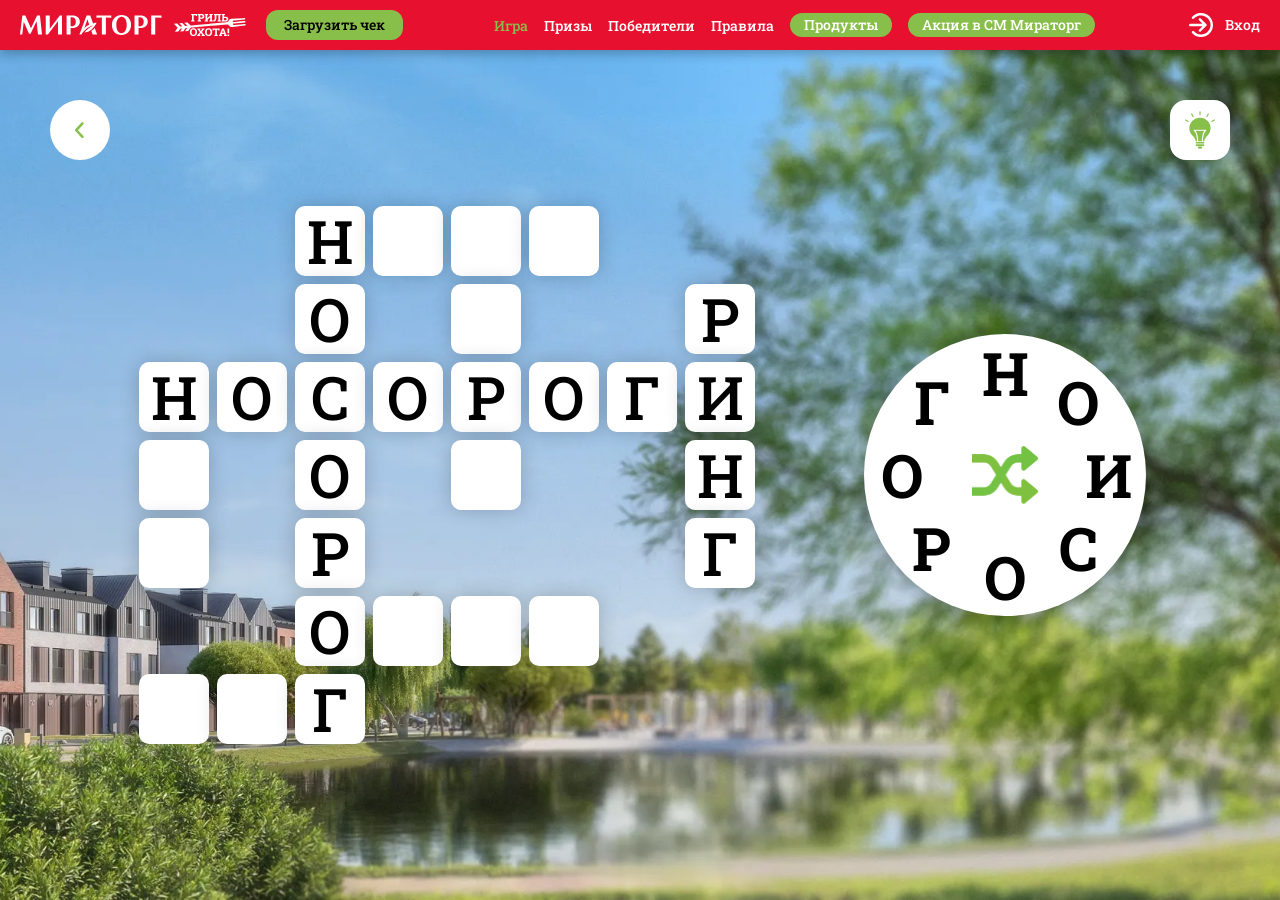
==== game.html @ d06f003c "prizes responsive" ====
<!doctype html>
<html lang="ru">
  <head>
    <meta charset="UTF-8" />
    <meta name="viewport" content="width=device-width, initial-scale=1.0" />
    <meta http-equiv="X-UA-Compatible" content="IE=edge" />
    <meta name="theme-color" content="#e7102e" />
    <meta name="description" content="Мираторг - Охота за словами" />
    <link rel="icon" type="image/x-icon" href="./assets/img/favicon.ico" />
    <link rel="stylesheet" type="text/css" href="./assets/css/choices.min.css" />
    <link rel="stylesheet" type="text/css" href="./assets/css/swiper-bundle.min.css" />
    <link rel="stylesheet" type="text/css" href="./assets/css/dropzone.min.css" />
    <link rel="stylesheet" type="text/css" href="./assets/css/styles.min.css" />
    <title>Мираторг | Охота за словами</title>
  </head>
  <body>
    <div class="body">
      <!--PRELOADER-->
      <div class="preloader" data-preloader>
        <span>
          <img src="./assets/img/svg/logo.svg" alt="Мираторг" />
        </span>
      </div>

      <!--HEADER-->
      <header class="header">
        <div class="header__buttons">
          <a href="./" aria-label="">
            <img src="./assets/img/svg/miratorg.svg" alt="" class="logo-miratorg" />
          </a>
          <a href="./" aria-label="">
            <img src="./assets/img/svg/grill-logo.svg" alt="" class="logo-grill" />
          </a>
        </div>

        <nav class="navigation">
          <ul class="menu">
            <li>
              <button class="button medium green-white" data-popup-open="cheque"><span>Загрузить чек</span></button>
            </li>
            <li>
              <a href="./game.html" class="menu__link active"><span>Игра</span></a>
            </li>
            <li>
              <a href="./#prizes" class="menu__link"><span>Призы</span></a>
            </li>
            <li>
              <a href="./#winners" class="menu__link"><span>Победители</span></a>
            </li>
            <li>
              <a href="./#rules" class="menu__link"><span>Правила</span></a>
            </li>
            <li>
              <a href="./products.html" class="button small green"><span>Продукты</span></a>
            </li>
            <li>
              <a href="#" class="button small green"><span>Акция в СМ Мираторг</span></a>
            </li>
          </ul>
        </nav>

        <button class="burger">
          <span>Меню бургер</span>
        </button>

        <div class="header__auth">
          <button class="header__buttons" data-popup-open="auth">
            <img src="./assets/img/svg/login.svg" alt="" />
            <span>Вход</span>
          </button>
          <!-- <a href="./profile.html" class="header__buttons">
            <img src="./assets/img/svg/profile.svg" alt="" />
            <span>Личный кабинет</span>
          </a> -->
        </div>
      </header>

      <main class="main">
        <!--SECTION HERO-->
        <section class="section section--game">
          <div class="container">
            <!--buttons-->
            <a href="./" class="game__button go-back">Назад</a>
            <button class="game__button help" data-game-help>Подсказка</button>

            <!--БЛОК ДЛЯ ВСТАВКИ ИГРЫ-->
            <div class="game">
              <div class="game-canvas" data-game-canvas>
                <table class="game-matrix" data-game-matrix>
                  <tr>
                    <td>*</td>
                    <td>*</td>
                    <td class="letter active"><span>н</span></td>
                    <td class="letter"><span>о</span></td>
                    <td class="letter"><span>г</span></td>
                    <td class="letter"><span>и</span></td>
                    <td>*</td>
                    <td>*</td>
                  </tr>
                  <tr>
                    <td>*</td>
                    <td>*</td>
                    <td class="letter active"><span>о</span></td>
                    <td>*</td>
                    <td class="letter"><span>о</span></td>
                    <td>*</td>
                    <td>*</td>
                    <td class="letter active"><span>р</span></td>
                  </tr>
                  <tr>
                    <td class="letter active"><span>н</span></td>
                    <td class="letter active"><span>о</span></td>
                    <td class="letter active"><span>с</span></td>
                    <td class="letter active"><span>о</span></td>
                    <td class="letter active"><span>р</span></td>
                    <td class="letter active"><span>о</span></td>
                    <td class="letter active"><span>г</span></td>
                    <td class="letter active"><span>и</span></td>
                  </tr>
                  <tr>
                    <td class="letter"><span>о</span></td>
                    <td>*</td>
                    <td class="letter active"><span>о</span></td>
                    <td>*</td>
                    <td class="letter"><span>н</span></td>
                    <td>*</td>
                    <td>*</td>
                    <td class="letter active"><span>н</span></td>
                  </tr>
                  <tr>
                    <td class="letter"><span>с</span></td>
                    <td>*</td>
                    <td class="letter active"><span>р</span></td>
                    <td>*</td>
                    <td>*</td>
                    <td>*</td>
                    <td>*</td>
                    <td class="letter active"><span>г</span></td>
                  </tr>
                  <tr>
                    <td>*</td>
                    <td>*</td>
                    <td class="letter active"><span>о</span></td>
                    <td class="letter"><span>г</span></td>
                    <td class="letter"><span>н</span></td>
                    <td class="letter"><span>и</span></td>
                    <td>*</td>
                    <td>*</td>
                  </tr>
                  <tr>
                    <td class="letter"><span>р</span></td>
                    <td class="letter"><span>о</span></td>
                    <td class="letter active"><span>г</span></td>
                    <td>*</td>
                    <td>*</td>
                    <td>*</td>
                    <td>*</td>
                    <td>*</td>
                  </tr>
                </table>

                <ul class="game-pad" data-game-pad>
                  <li data-number="1"><span>г</span></li>
                  <li data-number="2"><span>н</span></li>
                  <li data-number="3"><span>о</span></li>
                  <li data-number="4"><span>о</span></li>
                  <li>
                    <button data-game-revers>
                      <img src="./assets/img/svg/revers.svg" alt="" />
                    </button>
                  </li>
                  <li data-number="5"><span>и</span></li>
                  <li data-number="6"><span>р</span></li>
                  <li data-number="7"><span>о</span></li>
                  <li data-number="8"><span>с</span></li>
                </ul>
              </div>
            </div>
          </div>
        </section>
      </main>
    </div>

    <!--POPUPS-->
    <div class="backdrop" data-backdrop>
      <div class="popup" data-popup>
        <!--AUTH POPUP-->
        <div class="popup-content" id="auth">
          <button class="popup-close" data-popup-close></button>
          <div class="tabs" data-tabs="auth">
            <ul class="tabs-navigation">
              <li><button data-tab-target="auth-login" class="active">Вход</button></li>
              <li><button data-tab-target="auth-register">Регистрация</button></li>
            </ul>

            <!--Login forms-->
            <div class="tab active" data-tab="auth-login">
              <div class="tabs" data-tabs="login-tabs">
                <!--Login form-->
                <div class="tab active" data-tab="1">
                  <script>
                    function onLoginFormSubmit(e) {
                      e.preventDefault();
                      openTab('login-tabs', '2');
                    }
                  </script>
                  <form action="#" class="form" novalidate onsubmit="onLoginFormSubmit(event)">
                    <label class="label">
                      <span class="label__text">Телефон</span>
                      <input type="tel" name="phone" class="input" placeholder="Телефон" required />
                    </label>
                    <fieldset>
                      <label class="label">
                        <input type="checkbox" name="remember" class="checkbox" />
                        <p class="label__text">Запомнить меня</p>
                      </label>
                    </fieldset>
                    <button type="submit" class="button white full"><span>Войти</span></button>
                  </form>
                </div>

                <!--Login form (confirm code)-->
                <div class="tab" data-tab="2">
                  <script>
                    function onLoginConfirmCodeSubmit(e) {
                      e.preventDefault();
                      window.location.href = './profile.html';
                    }
                  </script>
                  <form action="#" class="form" novalidate onsubmit="onLoginConfirmCodeSubmit(event)">
                    <label class="label">
                      <span class="label__text">Код подтверждения</span>
                      <input type="text" name="confirm-code" class="input" placeholder="Код подтверждения" required />
                    </label>
                    <button type="submit" class="button white full"><span>Войти</span></button>
                    <p class="popup-text">Тебе поступит звонок с кодом подтверждения.</p>
                    <p class="popup-text">
                      Если не хочешь ждать или звонок не поступил,&nbsp;позвони по номеру и регистрация подтвердится автоматически
                    </p>
                    <p class="popup-text big">8 800 800 80 80</p>
                    <p class="popup-link ta--l" onclick="openTab('login-tabs', '1')">Назад</p>
                  </form>
                </div>
              </div>
            </div>

            <!--Registration forms-->
            <div class="tab" data-tab="auth-register">
              <div class="tabs" data-tabs="register-tabs">
                <!--Registration form-->
                <div class="tab active" data-tab="1">
                  <script>
                    function onRegisterFormSubmit(e) {
                      e.preventDefault();
                      openTab('register-tabs', '2');
                    }
                  </script>
                  <form action="#" class="form" novalidate onsubmit="onRegisterFormSubmit(event)">
                    <label class="label">
                      <span class="label__text">Имя</span>
                      <input type="text" name="name" class="input" required />
                    </label>
                    <label class="label">
                      <span class="label__text">E-mail</span>
                      <input type="email" name="email" class="input" required />
                    </label>
                    <label class="label">
                      <span class="label__text">Телефон</span>
                      <input type="tel" name="phone" class="input" required placeholder="+7 ___ ___-__-__" autocomplete="off" />
                    </label>

                    <p class="popup-text ta--l">
                      На твой номер телефона поступит звонок с&nbsp;голосовым сообщением кода для подтверждения регистрации.
                    </p>

                    <fieldset>
                      <label class="label">
                        <input type="checkbox" name="confirmation" class="checkbox" required />
                        <p class="label__text">
                          <span>Я соглашаюсь с <a href="#">Правилами</a> и&nbsp;<a href="#">Политикой&nbsp;конфиденциальности</a></span>
                        </p>
                      </label>
                      <label class="label">
                        <input class="checkbox" required type="checkbox" name="confirmation2" />
                        <p class="label__text">
                          <span>Я соглашаюсь с <a href="#">Политикой обработки персональных данных</a></span>
                        </p>
                      </label>
                    </fieldset>

                    <button type="submit" class="button white full"><span>Зарегистрироваться</span></button>
                  </form>
                </div>

                <!--Registration form (confirm code)-->
                <div class="tab" data-tab="2">
                  <script>
                    function onRegisterConfirmCodeSubmit(e) {
                      e.preventDefault();
                      window.popup.open('add-register-info');
                    }
                  </script>
                  <form action="#" class="form" novalidate onsubmit="onRegisterConfirmCodeSubmit(event)">
                    <label class="label">
                      <span class="label__text">Код подтверждения</span>
                      <input type="text" name="confirm-code" class="input" placeholder="Код подтверждения" required />
                    </label>
                    <button type="submit" class="button white full"><span>Зарегистрироваться</span></button>
                    <p class="popup-text">Тебе поступит звонок с кодом подтверждения.</p>
                    <p class="popup-text">
                      Если не хочешь ждать или звонок не поступил,&nbsp;позвони по номеру и регистрация подтвердится автоматически
                    </p>
                    <p class="popup-text big">8 800 800 80 80</p>
                    <p class="popup-link ta--l" onclick="openTab('register-tabs', '1')">Назад</p>
                  </form>
                </div>
              </div>
            </div>
          </div>
        </div>

        <!--ADD REGISTER INFO POPUP-->
        <div class="popup-content" id="add-register-info">
          <button class="popup-close" data-popup-close></button>
          <h2 class="popup-title">Мои данные</h2>
          <p class="popup-subtitle">Заполни 2 поля и получи <br /><span>XX</span> стрел</p>
          <script>
            function onAddInfoFormSubmit(e) {
              e.preventDefault();
              window.location.href = './profile.html';
            }
          </script>
          <form action="#" class="form" novalidate onsubmit="onAddInfoFormSubmit(event)">
            <label class="label">
              <span class="label__text">Фамилия</span>
              <input type="text" name="lastname" class="input" placeholder="Твоя фамилия" required />
            </label>
            <label class="label">
              <span class="label__text">Отчество</span>
              <input type="text" name="middlename" class="input" placeholder="Твоё отчество" required />
            </label>
            <button type="submit" class="button white full"><span>Сохранить</span></button>
          </form>
        </div>

        <!--ARROWS EXCHANGE POPUP-->
        <div class="popup-content" id="arrows-exchange">
          <button class="popup-close" data-popup-close></button>
          <img src="./assets/img/svg/add-arrows-popup.svg" alt="" class="arrows-exchange__image" />
          <h2 class="popup-title big">Обмен стрел <br />на приз</h2>
          <p class="popup-subtitle big">Хочешь обменять <span>ХХХ</span> <br />стрел на Промокод OZON?</p>

          <script>
            function onArrowsExchangeSubmit(e) {
              e.preventDefault();
              window.popup.open('arrows-exchange-success');
            }
          </script>

          <form action="#" class="form" onsubmit="onArrowsExchangeSubmit(event)">
            <input type="hidden" name="some-count" value="ХХХ" />
            <button type="submit" class="button white full"><span>Обменять</span></button>
            <p class="popup-link under" data-popup-close>Отмена</p>
          </form>
        </div>

        <!--ARROWS EXCHANGE ERROR POPUP-->
        <div class="popup-content" id="arrows-exchange-error">
          <button class="popup-close" data-popup-close></button>
          <img src="./assets/img/svg/add-arrows-popup.svg" alt="" class="arrows-exchange__image" />
          <h2 class="popup-title big">Обмен стрел <br />на приз</h2>
          <p class="popup-text medium">
            Тебе не&nbsp;хватает <span>YYY</span> стрел, чтобы&nbsp;обменять их на&nbsp;Промокод OZON. Получай стрелы, регистрируя чеки
            с&nbsp;продукцией Мираторг. <br />Также можно получить стрелы, отгадывая слова в&nbsp;игре.
          </p>
          <div class="buttons">
            <button type="button" class="button white full" data-popup-open="cheque"><span>Зарегистрировать чек</span></button>
            <a href="./game.html" class="button white full"><span>Играть в «Охота за словами»</span></a>
          </div>
        </div>

        <!--ARROWS EXCHANGE SUCCESS POPUP-->
        <div class="popup-content" id="arrows-exchange-success">
          <button class="popup-close" data-popup-close></button>
          <img src="./assets/img/svg/add-arrows-popup.svg" alt="" class="arrows-exchange__image" />
          <h2 class="popup-title big">Обмен стрел <br />на приз</h2>
          <p class="popup-subtitle big">Ура! Ты обменял <span>ХХХ</span> <br />стрел на&nbsp;Промокод OZON!</p>
          <div class="buttons">
            <a href="./profile.html#my-prize" class="button white full" data-popup-close><span>Мои призы</span></a>
          </div>
        </div>

        <!--CHEQUE POPUP-->
        <div class="popup-content" id="cheque">
          <button class="popup-close" data-popup-close></button>
          <h2 class="popup-title big">Регистрация чека</h2>
          <div class="buttons">
            <button type="button" class="button white full" data-popup-open="cheque-by-camera"><span>С помощью камеры</span></button>
            <button type="button" class="button white full" data-popup-open="cheque-instruction"><span>Загрузить фотографию</span></button>
            <button type="button" class="button white full" data-popup-open="cheque-by-self"><span>Ввести вручную</span></button>
          </div>
        </div>

        <!--CHEQUE BY CAMERA POPUP-->
        <div class="popup-content" id="cheque-by-camera">
          <button class="popup-close" data-popup-close></button>
          <h2 class="popup-title big">Регистрация чека</h2>
          <p class="popup-subtitle">
            Наведи камеру на&nbsp;QR-код, <br />
            и&nbsp;он будет автоматически <br />
            отсканирован
          </p>

          <div class="scanner">
            <span class="scanner__error">Текст ошибки, если камера не&nbsp;поддерживается или не&nbsp;доступна на&nbsp;этом устройстве</span>
          </div>

          <select data-select name="cameras">
            <option value="Camera 013552">Camera 013552</option>
            <option value="Camera 013553">Camera 013553</option>
          </select>

          <div class="buttons">
            <button type="button" class="button white full" data-popup-open="cheque-by-self"><span>Ввести данные чека вручную</span></button>
            <a class="popup-link under" data-popup-open="cheque-by-photo">Загрузить фотографию чека</a>
          </div>
        </div>

        <!--CHEQUE DOWNLOAD INSRTUCTION POPUP-->
        <div class="popup-content" id="cheque-instruction">
          <button class="popup-close" data-popup-close></button>
          <h2 class="popup-title big">Регистрация чека</h2>
          <ul class="register-check-list">
            <li>
              <img src="./assets/img/cheque-info1.webp" alt="President" />
              <span>Нажмите «Загрузить»</span>
            </li>
            <li>
              <img src="./assets/img/cheque-info2.webp" alt="President" />
              <span>Выберите фото чека</span>
            </li>
            <li>
              <img src="./assets/img/cheque-info3.webp" alt="President" />
              <span>Фото чека должно быть:</span>
              <ul>
                <li><span>чётким</span></li>
                <li><span>с полным списком продуктов</span></li>
                <li><span>на фото должен быть QR код</span></li>
              </ul>
            </li>
            <li>
              <img src="./assets/img/cheque-info4.webp" alt="President" />
              <span>Если фото окажется плохого качества, чек принят не будет</span>
            </li>
          </ul>

          <div class="example">
            <img src="./assets/img/cheque.webp" alt="President" />
            <span>Пример чека</span>
          </div>

          <div class="buttons">
            <button type="button" class="button white full" data-popup-open="cheque-by-photo">
              <span>Загрузить</span>
            </button>
          </div>
        </div>

        <!--CHEQUE DOWNLOAD BY PHOTO POPUP-->
        <div class="popup-content" id="cheque-by-photo">
          <button class="popup-close" data-popup-close></button>
          <h2 class="popup-title big">Регистрация чека</h2>
          <form action="#" class="dropzone" data-dropzone></form>
          <script>
            function onChequeLoadFormSubmit(e) {
              e.preventDefault();
              window.popup.open('cheque-success');
            }
          </script>
          <button type="button" class="button white full" onClick="onChequeLoadFormSubmit(event)">
            <span>Загрузить</span>
          </button>
          <br />
          <div class="buttons">
            <p class="popup-subtitle">Нет возможности сфотографировать&nbsp;чек?</p>
            <a class="popup-link under" data-popup-open="cheque-by-self">Введи данные чека вручную</a>
          </div>
        </div>

        <!--CHEQUE DOWNLOAD BY SELF POPUP-->
        <div class="popup-content" id="cheque-by-self">
          <button class="popup-close" data-popup-close></button>
          <h2 class="popup-title">Ввод данных чека</h2>
          <h2 class="popup-subtitle">Внимательно введи <br />данные чека в&nbsp;поля ниже</h2>
          <script>
            function onChequeFormSubmit(e) {
              e.preventDefault();
              window.popup.open('cheque-success');
            }
          </script>
          <form action="#" class="form" novalidate onsubmit="onChequeFormSubmit(event)">
            <label class="label">
              <span class="label__text">ФН</span>
              <input type="text" name="fn" class="input" placeholder="ФН" required />
            </label>
            <label class="label">
              <span class="label__text">ФД</span>
              <input type="text" name="fd" class="input" placeholder="ФД" required />
            </label>
            <label class="label">
              <span class="label__text">ФП</span>
              <input type="text" name="fp" class="input" placeholder="ФП" required />
            </label>
            <label class="label">
              <span class="label__text">Дата покупки</span>
              <input type="date" name="buy-date" class="input" required />
            </label>
            <label class="label">
              <span class="label__text">Время покупки</span>
              <input type="time" name="buy-time" class="input" required />
            </label>
            <label class="label">
              <span class="label__text">Сумма покупки</span>
              <input type="text" name="amount" inputmode="decimal" class="input" placeholder="0.00" required />
            </label>
            <br />
            <button type="submit" class="button white full"><span>Отправить</span></button>
            <p class="popup-link under" data-popup-open="cheque-by-photo">Попробовать снова загрузить фото</p>
          </form>
        </div>

        <!--CHEQUE DOWNLOAD SUCCESS POPUP-->
        <div class="popup-content" id="cheque-success">
          <button class="popup-close" data-popup-close></button>
          <h2 class="popup-title big">Чек зарегистрирован</h2>
          <p class="popup-subtitle big">Чек на&nbsp;проверке. <br />Следи за&nbsp;его статусом в&nbsp;своём личном кабинете.</p>
          <br />
          <button type="button" class="button white full" data-popup-open="cheque"><span>Загрузить еще</span></button>
        </div>

        <!--CHEQUE DOWNLOAD SUCCESS POPUP-->
        <div class="popup-content" id="how-to-get-arrows">
          <button class="popup-close" data-popup-close></button>
          <h2 class="title title--40 upper circles">Как зарабатывать стрелы?</h2>
          <ul class="how-to-get-arrows">
            <li>
              <span>+ 100 стрел</span>
              <p>Приветственные <br />стрелы за&nbsp;регистрацию на&nbsp;сайте</p>
            </li>
            <li>
              <span>+ 1 стрела</span>
              <p>За&nbsp;каждый рубль <br />в&nbsp;чеке при&nbsp;покупке <br />продукции <br />Мираторг</p>
            </li>
            <li>
              <span>+ 1 стрела</span>
              <p>За игру<br />на сайте</p>
            </li>
            <li>
              <span>+ 10 стрел</span>
              <p>За&nbsp;отсканированный <br />QR на&nbsp;POSm <br />и&nbsp;остальных <br />анонсирующих <br />материалах</p>
            </li>
          </ul>
        </div>
      </div>
    </div>

    <script src="./assets/js/plugins/iMask.js"></script>
    <script src="./assets/js/plugins/choices.min.js"></script>
    <script src="./assets/js/plugins/swiper-bundle.min.js"></script>
    <script src="./assets/js/plugins/dropzone.min.js"></script>
    <script src="./assets/js/scripts.js" type="module" defer></script>
  </body>
</html>
---- assets/css/choices.min.css ----
.choices{position:relative;overflow:hidden;margin-bottom:var(--choices-guttering, 24px);font-size:var(--choices-font-size-lg, 16px)}.choices:focus{outline:0}.choices:last-child{margin-bottom:0}.choices.is-open{overflow:visible}.choices.is-disabled :is(.choices__inner,.choices__input){background-color:var(--choices-bg-color-disabled, #eaeaea);cursor:not-allowed!important;-webkit-user-select:none;user-select:none}.choices.is-disabled .choices__item{cursor:not-allowed;color:var(--choices-item-disabled-color, #fff)}.choices [hidden]{position:absolute;inset:0;pointer-events:none;opacity:0}.choices[data-type*=select-one]{cursor:pointer}.choices[data-type*=select-one] .choices__inner{padding-bottom:var(--choices-inner-one-padding, 7.5px)}.choices[data-type*=select-one] .choices__input{display:block;width:var(--choices-width, 100%);padding:var(--choices-dropdown-item-padding, 10px);border-bottom:var(--choices-base-border, 1px solid) var(--choices-keyline-color, #ddd);background-color:var(--choices-bg-color-dropdown, #fff);margin:0}.choices[data-type*=select-one] .choices__button{background-image:var(--choices-icon-cross-inverse, url("[data-uri]"));padding:0;background-size:8px;position:absolute;top:50%;right:0;margin-top:-10px;margin-right:25px;height:20px;width:20px;border-radius:10em;opacity:.25}.choices[data-type*=select-one] .choices__button:is(:hover,:focus){opacity:var(--choices-button-opacity-hover, 1)}.choices[data-type*=select-one] .choices__button:focus{box-shadow:0 0 0 2px var(--choices-highlight-color, #005F75)}.choices[data-type*=select-one] .choices__item[data-placeholder] .choices__button{display:none}.choices[data-type*=select-one]::after{content:"";height:0;width:0;border-style:solid;border-color:var(--choices-text-color, #333) transparent transparent transparent;border-width:var(--choices-arrow-size, 5px);position:absolute;right:var(--choices-arrow-right, 11.5px);top:50%;margin-top:var(--choices-arrow-margin-top, -2.5px);pointer-events:none}.choices[data-type*=select-one].is-open::after{border-color:transparent transparent var(--choices-text-color, #333);margin-top:var(--choices-arrow-margin-top-open, -7.5px)}.choices[data-type*=select-one][dir=rtl]::after{left:11.5px;right:auto}.choices[data-type*=select-one][dir=rtl] .choices__button{right:auto;left:0;margin-left:25px;margin-right:0}.choices:is([data-type*=select-multiple],[data-type*=text]) .choices__inner{cursor:text}.choices:is([data-type*=select-multiple],[data-type*=text]) .choices__button{position:relative;display:inline-block;margin:0 calc(var(--choices-button-offset, 8px)*-.5)0 var(--choices-button-offset, 8px);padding-left:calc(var(--choices-button-offset, 8px)*2);border-left:1px solid color-mix(in srgb,var(--choices-primary-color, #005F75) 90%,var(--choices-darken, black));background-image:var(--choices-icon-cross, url("[data-uri]"));background-size:var(--choices-button-dimension, 8px);width:var(--choices-button-dimension, 8px);line-height:var(--choices-button-line-height, 1);border-radius:var(--choices-button-border-radius, 0);opacity:var(--choices-button-opacity, 0.75)}.choices:is([data-type*=select-multiple],[data-type*=text]) .choices__button:is(:hover,:focus){--choices-button-opacity:var(--choices-button-opacity-hover, 1)}.choices__inner{display:inline-block;vertical-align:top;width:var(--choices-width, 100%);background-color:var(--choices-bg-color, #f9f9f9);padding:var(--choices-inner-padding, 7.5px 7.5px 3.75px);border:var(--choices-base-border, 1px solid) var(--choices-keyline-color, #ddd);border-radius:var(--choices-border-radius, 2.5px);font-size:var(--choices-font-size-md, 14px);min-height:var(--choices-input-height, 44px);overflow:hidden}.is-focused .choices__inner,.is-open .choices__inner{border-color:color-mix(in srgb,var(--choices-keyline-color, #ddd) 85%,var(--choices-darken, black))}.is-open .choices__inner{border-radius:var(--choices-border-radius, 2.5px) var(--choices-border-radius, 2.5px)0 0}.is-invalid .choices__inner{border-color:var(--choices-invalid-color, #d33141)}.is-flipped.is-open .choices__inner{border-radius:0 0 var(--choices-border-radius, 2.5px) var(--choices-border-radius, 2.5px)}.choices__list{margin:0;padding-left:0;list-style:none}.choices__list--single{display:inline-block;padding:var(--choices-list-single-padding, 4px 16px 4px 4px)}[dir=rtl] .choices__list--single{padding-right:4px;padding-left:16px}.choices__list--single,.choices__list--single .choices__item{width:var(--choices-width, 100%)}.choices__list--multiple{display:inline}.choices__list--multiple .choices__item{display:inline-block;vertical-align:middle;border-radius:var(--choices-border-radius-item, 20px);padding:var(--choices-multiple-item-padding, 4px 10px);font-size:var(--choices-font-size-sm, 12px);font-weight:500;margin-right:var(--choices-multiple-item-margin, 3.75px);margin-bottom:var(--choices-multiple-item-margin, 3.75px);background-color:var(--choices-primary-color, #005F75);border:1px solid color-mix(in srgb,var(--choices-primary-color, #005F75) 95%,var(--choices-darken, black));color:var(--choices-item-color, #fff);word-break:break-all;box-sizing:border-box}.choices__list--multiple .choices__item[data-deletable]{padding-right:5px}[dir=rtl] .choices__list--multiple .choices__item{margin-right:0;margin-left:var(--choices-multiple-item-margin, 3.75px)}.choices__list--multiple .choices__item.is-highlighted{background-color:color-mix(in srgb,var(--choices-primary-color, #005F75) 95%,var(--choices-darken, black));border:1px solid color-mix(in srgb,var(--choices-primary-color, #005F75) 90%,var(--choices-darken, black))}.is-disabled .choices__list--multiple .choices__item{background-color:color-mix(in srgb,var(--choices-disabled-color, #eaeaea) 75%,var(--choices-darken, black));border:1px solid color-mix(in srgb,var(--choices-disabled-color, #eaeaea) 65%,var(--choices-darken, black))}.choices__list--dropdown,.choices__list[aria-expanded]{display:none;z-index:var(--choices-z-index, 1);position:absolute;width:var(--choices-width, 100%);background-color:var(--choices-bg-color-dropdown, #fff);border:var(--choices-base-border, 1px solid) var(--choices-keyline-color, #ddd);top:100%;margin-top:-1px;border-bottom-left-radius:var(--choices-border-radius, 2.5px);border-bottom-right-radius:var(--choices-border-radius, 2.5px);overflow:hidden;word-break:break-all}.is-active.choices__list--dropdown,.is-active.choices__list[aria-expanded]{display:block}.is-open .choices__list--dropdown,.is-open .choices__list[aria-expanded]{border-color:color-mix(in srgb,var(--choices-keyline-color, #ddd) 85%,var(--choices-darken, black))}.is-flipped .choices__list--dropdown,.is-flipped .choices__list[aria-expanded]{top:auto;bottom:100%;margin-top:0;margin-bottom:-1px;border-radius:.25rem .25rem 0 0}.choices__list--dropdown .choices__list,.choices__list[aria-expanded] .choices__list{position:relative;max-height:300px;overflow:auto;-webkit-overflow-scrolling:touch;will-change:scroll-position}.choices__list--dropdown .choices__item,.choices__list[aria-expanded] .choices__item{position:relative;padding:var(--choices-dropdown-item-padding, 10px);font-size:var(--choices-font-size-md, 14px)}[dir=rtl] .choices__list--dropdown .choices__item,[dir=rtl] .choices__list[aria-expanded] .choices__item{text-align:right}@media (min-width:640px){.choices__list--dropdown .choices__item--selectable.is-highlighted[data-select-text],.choices__list[aria-expanded] .choices__item--selectable.is-highlighted[data-select-text]{padding-right:100px}.choices__list--dropdown .choices__item--selectable.is-highlighted[data-select-text]::after,.choices__list[aria-expanded] .choices__item--selectable.is-highlighted[data-select-text]::after{content:attr(data-select-text);font-size:var(--choices-font-size-sm, 12px);position:absolute;right:10px;top:50%;transform:translateY(-50%)}[dir=rtl] .choices__list--dropdown .choices__item--selectable.is-highlighted[data-select-text],[dir=rtl] .choices__list[aria-expanded] .choices__item--selectable.is-highlighted[data-select-text]{text-align:right;padding-left:100px;padding-right:10px}[dir=rtl] .choices__list--dropdown .choices__item--selectable.is-highlighted[data-select-text]::after,[dir=rtl] .choices__list[aria-expanded] .choices__item--selectable.is-highlighted[data-select-text]::after{right:auto;left:10px}}.choices__list--dropdown .choices__item--selectable.is-selected::after,.choices__list[aria-expanded] .choices__item--selectable.is-selected::after{content:none!important}.choices__list--dropdown .choices__item--selectable.is-highlighted,.choices__list--dropdown .choices__item--selectable.is-selected,.choices__list[aria-expanded] .choices__item--selectable.is-highlighted,.choices__list[aria-expanded] .choices__item--selectable.is-selected{background-color:var(--choices-highlighted-color, #f2f2f2)}.choices__item{cursor:default}.choices__item--selectable{cursor:pointer}.choices__item--disabled{cursor:not-allowed;-webkit-user-select:none;user-select:none;opacity:.5}.choices__heading{font-weight:600;font-size:12px;padding:10px;border-bottom:1px solid color-mix(in srgb,var(--choices-keyline-color, #ddd) 90%,var(--choices-lighten, white));color:gray}.choices__button{text-indent:-9999px;appearance:none;border:0;background-color:transparent;background-repeat:no-repeat;background-position:center;cursor:pointer}.choices__button:focus,.choices__input:focus{outline:0}.choices__input{display:inline-block;vertical-align:baseline;background-color:var(--choices-bg-color, #f9f9f9);font-size:var(--choices-font-size-md, 14px);margin-bottom:var(--choices-input-margin-bottom, 5px);border:0;border-radius:0;max-width:var(--choices-width, 100%);padding:var(--choices-input-padding, 4px 0 4px 2px)}.choices__input::-webkit-search-cancel-button,.choices__input::-webkit-search-decoration,.choices__input::-webkit-search-results-button,.choices__input::-webkit-search-results-decoration{display:none}.choices__input::-ms-clear,.choices__input::-ms-reveal{display:none;width:0;height:0}[dir=rtl] .choices__input{padding-right:2px;padding-left:0}.choices__placeholder{opacity:var(--choices-placeholder-opacity, 0.5)}
---- assets/css/dropzone.min.css ----
@-webkit-keyframes passing-through{0%{opacity:0;-webkit-transform:translateY(40px);-moz-transform:translateY(40px);-ms-transform:translateY(40px);-o-transform:translateY(40px);transform:translateY(40px)}30%, 70%{opacity:1;-webkit-transform:translateY(0px);-moz-transform:translateY(0px);-ms-transform:translateY(0px);-o-transform:translateY(0px);transform:translateY(0px)}100%{opacity:0;-webkit-transform:translateY(-40px);-moz-transform:translateY(-40px);-ms-transform:translateY(-40px);-o-transform:translateY(-40px);transform:translateY(-40px)}}@-moz-keyframes passing-through{0%{opacity:0;-webkit-transform:translateY(40px);-moz-transform:translateY(40px);-ms-transform:translateY(40px);-o-transform:translateY(40px);transform:translateY(40px)}30%, 70%{opacity:1;-webkit-transform:translateY(0px);-moz-transform:translateY(0px);-ms-transform:translateY(0px);-o-transform:translateY(0px);transform:translateY(0px)}100%{opacity:0;-webkit-transform:translateY(-40px);-moz-transform:translateY(-40px);-ms-transform:translateY(-40px);-o-transform:translateY(-40px);transform:translateY(-40px)}}@keyframes passing-through{0%{opacity:0;-webkit-transform:translateY(40px);-moz-transform:translateY(40px);-ms-transform:translateY(40px);-o-transform:translateY(40px);transform:translateY(40px)}30%, 70%{opacity:1;-webkit-transform:translateY(0px);-moz-transform:translateY(0px);-ms-transform:translateY(0px);-o-transform:translateY(0px);transform:translateY(0px)}100%{opacity:0;-webkit-transform:translateY(-40px);-moz-transform:translateY(-40px);-ms-transform:translateY(-40px);-o-transform:translateY(-40px);transform:translateY(-40px)}}@-webkit-keyframes slide-in{0%{opacity:0;-webkit-transform:translateY(40px);-moz-transform:translateY(40px);-ms-transform:translateY(40px);-o-transform:translateY(40px);transform:translateY(40px)}30%{opacity:1;-webkit-transform:translateY(0px);-moz-transform:translateY(0px);-ms-transform:translateY(0px);-o-transform:translateY(0px);transform:translateY(0px)}}@-moz-keyframes slide-in{0%{opacity:0;-webkit-transform:translateY(40px);-moz-transform:translateY(40px);-ms-transform:translateY(40px);-o-transform:translateY(40px);transform:translateY(40px)}30%{opacity:1;-webkit-transform:translateY(0px);-moz-transform:translateY(0px);-ms-transform:translateY(0px);-o-transform:translateY(0px);transform:translateY(0px)}}@keyframes slide-in{0%{opacity:0;-webkit-transform:translateY(40px);-moz-transform:translateY(40px);-ms-transform:translateY(40px);-o-transform:translateY(40px);transform:translateY(40px)}30%{opacity:1;-webkit-transform:translateY(0px);-moz-transform:translateY(0px);-ms-transform:translateY(0px);-o-transform:translateY(0px);transform:translateY(0px)}}@-webkit-keyframes pulse{0%{-webkit-transform:scale(1);-moz-transform:scale(1);-ms-transform:scale(1);-o-transform:scale(1);transform:scale(1)}10%{-webkit-transform:scale(1.1);-moz-transform:scale(1.1);-ms-transform:scale(1.1);-o-transform:scale(1.1);transform:scale(1.1)}20%{-webkit-transform:scale(1);-moz-transform:scale(1);-ms-transform:scale(1);-o-transform:scale(1);transform:scale(1)}}@-moz-keyframes pulse{0%{-webkit-transform:scale(1);-moz-transform:scale(1);-ms-transform:scale(1);-o-transform:scale(1);transform:scale(1)}10%{-webkit-transform:scale(1.1);-moz-transform:scale(1.1);-ms-transform:scale(1.1);-o-transform:scale(1.1);transform:scale(1.1)}20%{-webkit-transform:scale(1);-moz-transform:scale(1);-ms-transform:scale(1);-o-transform:scale(1);transform:scale(1)}}@keyframes pulse{0%{-webkit-transform:scale(1);-moz-transform:scale(1);-ms-transform:scale(1);-o-transform:scale(1);transform:scale(1)}10%{-webkit-transform:scale(1.1);-moz-transform:scale(1.1);-ms-transform:scale(1.1);-o-transform:scale(1.1);transform:scale(1.1)}20%{-webkit-transform:scale(1);-moz-transform:scale(1);-ms-transform:scale(1);-o-transform:scale(1);transform:scale(1)}}.dropzone,.dropzone *{box-sizing:border-box}.dropzone{min-height:150px;border:2px solid rgba(0,0,0,0.3);background:white;padding:20px 20px}.dropzone.dz-clickable{cursor:pointer}.dropzone.dz-clickable *{cursor:default}.dropzone.dz-clickable .dz-message,.dropzone.dz-clickable .dz-message *{cursor:pointer}.dropzone.dz-started .dz-message{display:none}.dropzone.dz-drag-hover{border-style:solid}.dropzone.dz-drag-hover .dz-message{opacity:0.5}.dropzone .dz-message{text-align:center;margin:2em 0}.dropzone .dz-message .dz-button{background:none;color:inherit;border:none;padding:0;font:inherit;cursor:pointer;outline:inherit}.dropzone .dz-preview{position:relative;display:inline-block;vertical-align:top;margin:16px;min-height:100px}.dropzone .dz-preview:hover{z-index:1000}.dropzone .dz-preview:hover .dz-details{opacity:1}.dropzone .dz-preview.dz-file-preview .dz-image{border-radius:20px;background:#999;background:linear-gradient(to bottom, #eee, #ddd)}.dropzone .dz-preview.dz-file-preview .dz-details{opacity:1}.dropzone .dz-preview.dz-image-preview{background:white}.dropzone .dz-preview.dz-image-preview .dz-details{-webkit-transition:opacity 0.2s linear;-moz-transition:opacity 0.2s linear;-ms-transition:opacity 0.2s linear;-o-transition:opacity 0.2s linear;transition:opacity 0.2s linear}.dropzone .dz-preview .dz-remove{font-size:14px;text-align:center;display:block;cursor:pointer;border:none}.dropzone .dz-preview .dz-remove:hover{text-decoration:underline}.dropzone .dz-preview:hover .dz-details{opacity:1}.dropzone .dz-preview .dz-details{z-index:20;position:absolute;top:0;left:0;opacity:0;font-size:13px;min-width:100%;max-width:100%;padding:2em 1em;text-align:center;color:rgba(0,0,0,0.9);line-height:150%}.dropzone .dz-preview .dz-details .dz-size{margin-bottom:1em;font-size:16px}.dropzone .dz-preview .dz-details .dz-filename{white-space:nowrap}.dropzone .dz-preview .dz-details .dz-filename:hover span{border:1px solid rgba(200,200,200,0.8);background-color:rgba(255,255,255,0.8)}.dropzone .dz-preview .dz-details .dz-filename:not(:hover){overflow:hidden;text-overflow:ellipsis}.dropzone .dz-preview .dz-details .dz-filename:not(:hover) span{border:1px solid transparent}.dropzone .dz-preview .dz-details .dz-filename span,.dropzone .dz-preview .dz-details .dz-size span{background-color:rgba(255,255,255,0.4);padding:0 0.4em;border-radius:3px}.dropzone .dz-preview:hover .dz-image img{-webkit-transform:scale(1.05, 1.05);-moz-transform:scale(1.05, 1.05);-ms-transform:scale(1.05, 1.05);-o-transform:scale(1.05, 1.05);transform:scale(1.05, 1.05);-webkit-filter:blur(8px);filter:blur(8px)}.dropzone .dz-preview .dz-image{border-radius:20px;overflow:hidden;width:120px;height:120px;position:relative;display:block;z-index:10}.dropzone .dz-preview .dz-image img{display:block}.dropzone .dz-preview.dz-success .dz-success-mark{-webkit-animation:passing-through 3s cubic-bezier(0.77, 0, 0.175, 1);-moz-animation:passing-through 3s cubic-bezier(0.77, 0, 0.175, 1);-ms-animation:passing-through 3s cubic-bezier(0.77, 0, 0.175, 1);-o-animation:passing-through 3s cubic-bezier(0.77, 0, 0.175, 1);animation:passing-through 3s cubic-bezier(0.77, 0, 0.175, 1)}.dropzone .dz-preview.dz-error .dz-error-mark{opacity:1;-webkit-animation:slide-in 3s cubic-bezier(0.77, 0, 0.175, 1);-moz-animation:slide-in 3s cubic-bezier(0.77, 0, 0.175, 1);-ms-animation:slide-in 3s cubic-bezier(0.77, 0, 0.175, 1);-o-animation:slide-in 3s cubic-bezier(0.77, 0, 0.175, 1);animation:slide-in 3s cubic-bezier(0.77, 0, 0.175, 1)}.dropzone .dz-preview .dz-success-mark,.dropzone .dz-preview .dz-error-mark{pointer-events:none;opacity:0;z-index:500;position:absolute;display:block;top:50%;left:50%;margin-left:-27px;margin-top:-27px}.dropzone .dz-preview .dz-success-mark svg,.dropzone .dz-preview .dz-error-mark svg{display:block;width:54px;height:54px}.dropzone .dz-preview.dz-processing .dz-progress{opacity:1;-webkit-transition:all 0.2s linear;-moz-transition:all 0.2s linear;-ms-transition:all 0.2s linear;-o-transition:all 0.2s linear;transition:all 0.2s linear}.dropzone .dz-preview.dz-complete .dz-progress{opacity:0;-webkit-transition:opacity 0.4s ease-in;-moz-transition:opacity 0.4s ease-in;-ms-transition:opacity 0.4s ease-in;-o-transition:opacity 0.4s ease-in;transition:opacity 0.4s ease-in}.dropzone .dz-preview:not(.dz-processing) .dz-progress{-webkit-animation:pulse 6s ease infinite;-moz-animation:pulse 6s ease infinite;-ms-animation:pulse 6s ease infinite;-o-animation:pulse 6s ease infinite;animation:pulse 6s ease infinite}.dropzone .dz-preview .dz-progress{opacity:1;z-index:1000;pointer-events:none;position:absolute;height:16px;left:50%;top:50%;margin-top:-8px;width:80px;margin-left:-40px;background:rgba(255,255,255,0.9);-webkit-transform:scale(1);border-radius:8px;overflow:hidden}.dropzone .dz-preview .dz-progress .dz-upload{background:#333;background:linear-gradient(to bottom, #666, #444);position:absolute;top:0;left:0;bottom:0;width:0;-webkit-transition:width 300ms ease-in-out;-moz-transition:width 300ms ease-in-out;-ms-transition:width 300ms ease-in-out;-o-transition:width 300ms ease-in-out;transition:width 300ms ease-in-out}.dropzone .dz-preview.dz-error .dz-error-message{display:block}.dropzone .dz-preview.dz-error:hover .dz-error-message{opacity:1;pointer-events:auto}.dropzone .dz-preview .dz-error-message{pointer-events:none;z-index:1000;position:absolute;display:block;display:none;opacity:0;-webkit-transition:opacity 0.3s ease;-moz-transition:opacity 0.3s ease;-ms-transition:opacity 0.3s ease;-o-transition:opacity 0.3s ease;transition:opacity 0.3s ease;border-radius:8px;font-size:13px;top:130px;left:-10px;width:140px;background:#be2626;background:linear-gradient(to bottom, #be2626, #a92222);padding:0.5em 1.2em;color:white}.dropzone .dz-preview .dz-error-message:after{content:'';position:absolute;top:-6px;left:64px;width:0;height:0;border-left:6px solid transparent;border-right:6px solid transparent;border-bottom:6px solid #be2626}
---- assets/css/styles.min.css ----
:root{--font: 'roboto-slab', sans-serif;--montserrat: 'montserrat', sans-serif;--serif: 'robotoserif', sans-serif;--white: #ffffff;--grey: #eef2ec;--black: #000000;--yellow: #e9cc29;--green: #88bf4a;--red: #e7102e;--red-dark: #b10000;--red-light: #eb4561;--invalid: #ffe26b}:root{font-synthesis:none;text-rendering:optimizeLegibility;-webkit-font-smoothing:antialiased;-moz-osx-font-smoothing:grayscale;outline:none;-webkit-tap-highlight-color:rgba(0,0,0,0);-webkit-backface-visibility:hidden;backface-visibility:hidden}*,*:before,*:after{padding:0;margin:0;-webkit-box-sizing:border-box;box-sizing:border-box;-webkit-tap-highlight-color:rgba(0,0,0,0)}html,body,.body{font-family:var(--font);font-size:14px;font-weight:400;height:100%;z-index:0}.body{width:100%;position:relative;overflow-x:hidden;overflow-y:auto;-ms-scroll-chaining:none;overscroll-behavior:none;font-family:var(--font);color:var(--white);background:var(--red);-webkit-overflow-scrolling:touch}.body.body--profile{background:#eef2ec;color:var(--black)}.body.body--page{background:var(--white);color:var(--black)}img{display:block;-o-object-fit:cover;object-fit:cover;-webkit-user-select:none;-moz-user-select:none;-ms-user-select:none;user-select:none}h1,h2,h3,h4,h5,h6,b strong{color:inherit;font-family:var(--font);font-weight:700}a{color:inherit;text-decoration:none}ul,ol,menu{list-style:none}fieldset{border:none}button{position:relative;border:none;cursor:pointer;background:none;color:inherit}button:disabled{cursor:auto;pointer-events:none}.main{display:block;-webkit-box-flex:1;-ms-flex:1;flex:1;-webkit-box-pack:center;-ms-flex-pack:center;justify-content:center;-webkit-box-align:start;-ms-flex-align:start;align-items:flex-start;-ms-flex-line-pack:start;align-content:flex-start;position:relative;width:100%;height:auto}@media(max-width: 1279px)and (orientation: portrait),(max-width: 1023px){.main{min-height:calc(100svh - 430px)}}.container{display:block;position:relative;margin:0 auto;width:100%;max-width:1440px;padding:0px 20px;z-index:1}@media(max-width: 1439px){.container{max-width:1200px}}@media(max-width: 1279px){.container{max-width:1024px}}@media(max-width: 1023px){.container{max-width:768px}}.section{display:block;width:100%;position:relative;overflow:hidden;z-index:1}.section.full{min-height:100svh}.section.visible{overflow:visible}.preloader{display:-webkit-box;display:-ms-flexbox;display:flex;-webkit-box-pack:center;-ms-flex-pack:center;justify-content:center;-webkit-box-align:center;-ms-flex-align:center;align-items:center;-ms-flex-line-pack:center;align-content:center;position:fixed;overflow:hidden;width:100%;height:100%;left:0px;top:0px;z-index:200;background:var(--red);-webkit-transition:1s;transition:1s;opacity:1;visibility:visible;pointer-events:all}.preloader.hidden{pointer-events:none;opacity:0}.preloader.hidden span{-webkit-transform:scale(0);-ms-transform:scale(0);transform:scale(0)}.preloader span{width:30%;max-width:300px;height:170px;display:-webkit-inline-box;display:-ms-inline-flexbox;display:inline-flex;position:relative;-webkit-box-pack:center;-ms-flex-pack:center;justify-content:center;-webkit-box-align:center;-ms-flex-align:center;align-items:center;-ms-flex-line-pack:center;align-content:center;-webkit-transition:1s;transition:1s;-webkit-transform:scale(1);-ms-transform:scale(1);transform:scale(1);z-index:3}@media(max-width: 1023px){.preloader span{width:180px}}.preloader span img{position:absolute;width:100%;-webkit-animation:bounce 3s ease-out infinite;animation:bounce 3s ease-out infinite}@font-face{font-family:"roboto-slab";src:url("../fonts/robotoslab-regular.woff2") format("woff2"),url("../fonts/robotoslab-regular.woff") format("woff");font-weight:400;font-style:normal;font-display:swap}@font-face{font-family:"roboto-slab";src:url("../fonts/robotoslab-medium.woff2") format("woff2"),url("../fonts/robotoslab-medium.woff") format("woff");font-weight:500;font-style:normal;font-display:swap}@font-face{font-family:"roboto-slab";src:url("../fonts/robotoslab-bold.woff2") format("woff2"),url("../fonts/robotoslab-bold.woff") format("woff");font-weight:700;font-style:normal;font-display:swap}@font-face{font-family:"montserrat";src:url("../fonts/montserrat-regular.woff2") format("woff2"),url("../fonts/montserrat-regular.woff") format("woff");font-weight:400;font-style:normal;font-display:swap}@font-face{font-family:"robotoserif";src:url("../fonts/robotoserif-regular.woff2") format("woff2"),url("../fonts/robotoserif-regular.woff") format("woff");font-weight:400;font-style:normal;font-display:swap}.title{display:block;width:100%;margin:0 auto;line-height:1.1;text-align:center}.title.circles{display:-webkit-box;display:-ms-flexbox;display:flex;-webkit-box-pack:center;-ms-flex-pack:center;justify-content:center;-webkit-box-align:center;-ms-flex-align:center;align-items:center;width:100%;gap:20px}.title.circles:before,.title.circles:after{content:"";display:block;width:clamp(14px,1.1111vw,16px);height:clamp(14px,1.1111vw,16px);border-radius:16px;-ms-flex-negative:0;flex-shrink:0;background:var(--red)}.title.circles.green:before,.title.circles.green:after{background:var(--green)}.title.ta--l{text-align:left}.title.upper{text-transform:uppercase}.title.title--20{font-size:clamp(14px,1.3889vw,20px)}.title.title--26{font-size:clamp(26px,1.8056vw,26px)}.title.title--28{font-size:clamp(22px,1.9444vw,50px)}.title.title--40{font-size:clamp(26px,2.7778vw,40px)}.title.title--42{font-size:clamp(32px,2.9167vw,42px)}.title.title--46{font-size:clamp(40px,3.1944vw,82px)}.title.title--60{font-size:clamp(40px,4.1667vw,60px);text-transform:uppercase}.title.title--64{font-size:clamp(40px,4.4444vw,64px);text-transform:uppercase}.subtitle{font-size:24px;line-height:1.2;font-weight:400;text-align:center}:root{--input-font-family: var(--font);--input-font-size: 14px;--input-font-weight: 400;--input-text-transform: auto;--input-height: 36px;--input-padding: 0px 14px;--input-background: var(--white);--input-border: 2px solid var(--white);--input-border-radius: 5px;--input-color: var(--black);--input-placeholder-color: var(--black);--input-placeholder-opacity: 0.6;--invalid-border: 2px solid var(--yellow);--invalid-color: var(--invalid);--form-gap: 14px}@media(max-width: 1439px){:root{--input-height: 36px;--input-font-size: 14px;--input-border-radius: 5px}}.form{display:-webkit-box;display:-ms-flexbox;display:flex;position:relative;-ms-flex-wrap:wrap;flex-wrap:wrap;width:100%;margin-left:auto;margin-right:auto;gap:var(--form-gap)}.form fieldset{display:-webkit-box;display:-ms-flexbox;display:flex;position:relative;width:100%;-webkit-box-orient:vertical;-webkit-box-direction:normal;-ms-flex-direction:column;flex-direction:column;gap:14px}.label{display:block;width:100%;position:relative;color:inherit}.label .label__text{display:block;width:100%;padding:0px 4px;font-size:10px;font-family:var(--font);opacity:.5;font-weight:500;text-align:left;padding-bottom:5px}.label .placeholder{display:-webkit-box;display:-ms-flexbox;display:flex;position:absolute;width:0px;height:100%;left:18px;top:-2px}@media(max-width: 767px){.label .placeholder{top:0px}}.label .placeholder{-ms-flex-wrap:wrap;flex-wrap:wrap;-webkit-box-pack:start;-ms-flex-pack:start;justify-content:flex-start;-webkit-box-align:center;-ms-flex-align:center;align-items:center;-ms-flex-line-pack:center;align-content:center;color:var(--black);opacity:.6;-webkit-transform:scale(1) translate(0px, 0px);-ms-transform:scale(1) translate(0px, 0px);transform:scale(1) translate(0px, 0px);-webkit-transition:-webkit-transform .2s;transition:-webkit-transform .2s;transition:transform .2s;transition:transform .2s, -webkit-transform .2s;pointer-events:none;white-space:nowrap}.input{width:100%;height:var(--input-height);background:var(--input-background);border:var(--input-border);border-radius:var(--input-border-radius);font-family:var(--input-font-family);font-size:var(--input-font-size);font-weight:var(--input-font-weight);color:var(--input-color);padding:var(--input-padding);text-transform:var(--input-text-transform);outline:none;-webkit-appearance:none;-moz-appearance:none;appearance:none;-webkit-transition:.3s;transition:.3s;-webkit-box-shadow:none;box-shadow:none;resize:none}.input::-webkit-input-placeholder{opacity:.7;-webkit-transition:opacity .3s ease 0s;transition:opacity .3s ease 0s}.input::-moz-placeholder{opacity:.7;-moz-transition:opacity .3s ease 0s;transition:opacity .3s ease 0s}.input:-ms-input-placeholder{opacity:.7;-ms-transition:opacity .3s ease 0s;transition:opacity .3s ease 0s}.input::-ms-input-placeholder{opacity:.7;-ms-transition:opacity .3s ease 0s;transition:opacity .3s ease 0s}.input::placeholder{opacity:.7;-webkit-transition:opacity .3s ease 0s;transition:opacity .3s ease 0s}.input:focus::-webkit-input-placeholder{opacity:0}.input:focus::-moz-placeholder{opacity:0}.input:focus:-ms-input-placeholder{opacity:0}.input:focus::-ms-input-placeholder{opacity:0}.input:focus::placeholder{opacity:0}.input.input--textarea{height:100px}.input.invalid{border:var(--invalid-border);color:var(--red)}.input:not(:-moz-placeholder)+.placeholder{transform:scale(0.7) translate(0px, -18px)}.input:not(:-ms-input-placeholder)+.placeholder{-ms-transform:scale(0.7) translate(0px, -18px);transform:scale(0.7) translate(0px, -18px)}.input:focus+.placeholder,.input:not(:placeholder-shown)+.placeholder{-webkit-transform:scale(0.7) translate(0px, -18px);-ms-transform:scale(0.7) translate(0px, -18px);transform:scale(0.7) translate(0px, -18px)}.input:-webkit-autofill{-webkit-box-shadow:0 0 0px 1000px rgba(0,0,0,0) inset !important;box-shadow:0 0 0px 1000px rgba(0,0,0,0) inset !important;-webkit-text-fill-color:var(--input-color) !important;font-size:var(--input-font-size) !important;font-family:var(--input-font-family) !important;-webkit-transition:background-color 9999s ease-in-out 0s;transition:background-color 9999s ease-in-out 0s}.inputError{display:block;width:100%;height:0px;position:absolute;left:0px;text-align:left;overflow:hidden;-webkit-transition:.3s;transition:.3s;color:var(--invalid);font-size:14px;font-family:var(--font);z-index:20;pointer-events:none}.inputError span{display:inline-block;position:relative;padding:5px 14px;color:var(--black);font-weight:500;font-size:11px;background:var(--yellow);-webkit-box-shadow:0px 3px 10px rgba(0,0,0,.2);box-shadow:0px 3px 10px rgba(0,0,0,.2);top:0px;left:0px;margin-top:5px}.inputError span:before{content:"";width:8px;height:8px;background:var(--yellow);position:absolute;left:9px;top:-3px;-webkit-transform:scaleX(1.5) rotate(45deg);-ms-transform:scaleX(1.5) rotate(45deg);transform:scaleX(1.5) rotate(45deg)}.radio,.checkbox{display:none}.radio+.label__text,.checkbox+.label__text{display:-webkit-inline-box;display:-ms-inline-flexbox;display:inline-flex;-ms-flex-wrap:wrap;flex-wrap:wrap;-webkit-box-align:center;-ms-flex-align:center;align-items:center;-ms-flex-line-pack:center;align-content:center;position:relative;width:100%;min-height:26px;padding:0px;padding-left:40px;color:inherit;opacity:1;cursor:pointer;font-size:14px;line-height:1}.radio+.label__text span,.checkbox+.label__text span{display:inline;font-size:12px;line-height:1.2}.radio+.label__text span a,.checkbox+.label__text span a{display:inline;width:auto;margin:0;text-align:left;color:var(--yellow)}@media(hover: hover){.radio+.label__text span a:hover,.checkbox+.label__text span a:hover{text-decoration:underline}}.radio+.label__text:before,.checkbox+.label__text:before{content:"";display:block;position:absolute;left:0px;top:50%;-webkit-transform:translate(0%, -50%);-ms-transform:translate(0%, -50%);transform:translate(0%, -50%);width:26px;height:26px;border-radius:6px;border:2px solid var(--white);background:rgba(0,0,0,0);-webkit-transition:border .3s;transition:border .3s}.radio:checked+.label__text:before,.checkbox:checked+.label__text:before{background:var(--white) url("../img/svg/checkbox.svg") no-repeat center center;background-size:100% 100%}.radio.invalid+.label__text,.checkbox.invalid+.label__text{color:var(--invalid)}.radio.invalid+.label__text:before,.checkbox.invalid+.label__text:before{border:2px solid var(--invalid)}.choices{background:none;border-radius:5px;width:100%;height:36px !important;background:var(--white);font-family:var(--font);text-align:left;border:none;margin:0 auto;z-index:10}.choices.is-open{border-radius:5px 5px 0px 0px}.choices.is-open .choices__inner{border-radius:5px 5px 0px 0px}.choices[data-type*=select-one] .choices__input{padding:0;border-bottom:none;background-color:none;margin:0}.choices__inner{width:calc(100% - 40px);text-align:left;border:none;padding:0 !important;border-radius:0px 0px 5px 5px;font-size:14px;font-weight:500;color:var(--black);overflow:hidden}.choices__list{border:none !important;overflow:hidden;padding:0px;background:none}.choices__list.choices__list--single{background:none !important;padding:0px 14px !important}.choices__list.choices__list--single>.choices__item{margin:0;height:36px;padding:0px !important;font-size:14px;margin-top:0}.choices__list--dropdown{left:0px;width:100% !important;border-radius:0px 0px 5px 5px !important;border:none !important;border-top:none !important;font-size:14px !important;font-weight:500;text-align:left;background:var(--white) !important}.choices__list--dropdown.is-active{background:none}.choices__list--dropdown .choices__item{background:var(--white);opacity:1}.choices__list--dropdown .choices__item.is-highlighted{background:rgba(0,0,0,.1) !important}.choices__item{display:block;background:none;-webkit-box-shadow:none;box-shadow:none;font-size:14px !important;width:100%;margin:0 auto;padding:0 !important;color:var(--black)}.choices__item.choices__item--selectable{display:-webkit-box;display:-ms-flexbox;display:flex;-webkit-box-pack:start;-ms-flex-pack:start;justify-content:flex-start;-webkit-box-align:center;-ms-flex-align:center;align-items:center;-ms-flex-line-pack:center;align-content:center;height:36px;padding:0px 14px !important}.choices__item:before,.choices__item:after{content:none !important}.choices[data-type*=select-one]::after{width:24px;height:24px;border:none !important;margin:0 !important;top:50%;right:6px;background:url("../img/svg/select.svg") no-repeat center center;-webkit-transform:translate(0px, -50%) rotate(0deg);-ms-transform:translate(0px, -50%) rotate(0deg);transform:translate(0px, -50%) rotate(0deg);-webkit-transition:.3s;transition:.3s}.choices.is-open[data-type*=select-one]::after{-webkit-transform:translate(0px, -50%) rotate(180deg);-ms-transform:translate(0px, -50%) rotate(180deg);transform:translate(0px, -50%) rotate(180deg)}.buttons{display:-webkit-box;display:-ms-flexbox;display:flex;position:relative;width:100%;-webkit-box-orient:vertical;-webkit-box-direction:normal;-ms-flex-direction:column;flex-direction:column;gap:12px}.button{display:-webkit-box;display:-ms-flexbox;display:flex;height:53px;-webkit-box-pack:center;-ms-flex-pack:center;justify-content:center;-webkit-box-align:center;-ms-flex-align:center;align-items:center;-ms-flex-line-pack:center;align-content:center;position:relative;overflow:hidden;border-radius:12px;padding:0px 30px;background:var(--red);font-family:var(--font);font-weight:500}.button span{display:block;font-size:18px;line-height:1.2;-webkit-transition:color .5s ease-out 0s;transition:color .5s ease-out 0s}@media(max-width: 1439px){.button{height:50px}.button span{font-size:16px;line-height:1.4}}.button>*{z-index:1;pointer-events:none}.button:before,.button:after{content:"";display:block;position:absolute;left:0px;top:0px;width:100%;height:100%;background:var(--black);z-index:0;-webkit-transition:-webkit-transform .5s ease-out 0s;transition:-webkit-transform .5s ease-out 0s;transition:transform .5s ease-out 0s;transition:transform .5s ease-out 0s, -webkit-transform .5s ease-out 0s;border-radius:10px}.button:before{-webkit-transform:translate(-101%, 0%);-ms-transform:translate(-101%, 0%);transform:translate(-101%, 0%)}.button:after{-webkit-transform:translate(101%, 0%);-ms-transform:translate(101%, 0%);transform:translate(101%, 0%)}@media(hover: hover){.button:hover:before,.button:hover:after{-webkit-transform:translate(0%, 0%);-ms-transform:translate(0%, 0%);transform:translate(0%, 0%)}}.button.big{height:64px;padding:0px 40px}.button.big span{font-size:24px}.button.medium{height:34px;padding:0px 20px}.button.medium span{font-size:16px}@media(max-width: 1439px){.button.medium{height:30px;padding:0px 18px}.button.medium span{font-size:14px}}@media(max-width: 1279px){.button.medium{height:40px;padding:0px 32px}.button.medium span{font-size:20px}}.button.small{height:28px;border-radius:20px;padding:0px 14px}.button.small span{font-size:16px}@media(max-width: 1439px){.button.small{height:24px;padding:0px 14px}.button.small span{font-size:14px}}@media(max-width: 1279px){.button.small{height:34px;padding:0px 16px}.button.small span{font-size:20px}}.button.green{background:var(--green)}.button.white{background:var(--white);-webkit-box-shadow:0px 4px 10px rgba(0,0,0,.15);box-shadow:0px 4px 10px rgba(0,0,0,.15)}.button.white:before,.button.white:after{background:var(--black)}.button.white span{font-size:16px;color:var(--black)}@media(hover: hover){.button.white:hover span{color:var(--white)}}.button.green-white{background:var(--green)}.button.green-white:before,.button.green-white:after{background:var(--white)}.button.green-white span{color:var(--black)}.button.full{width:100%;padding:0px 10px}.burger{display:none}.header{position:sticky;display:-webkit-box;display:-ms-flexbox;display:flex;-webkit-box-pack:justify;-ms-flex-pack:justify;justify-content:space-between;-webkit-box-align:center;-ms-flex-align:center;align-items:center;-ms-flex-line-pack:center;align-content:center;top:0px;left:0px;z-index:20;width:100%;height:64px;margin-bottom:-64px;-ms-flex-negative:0;flex-shrink:0;background:var(--red);color:var(--white);-webkit-box-shadow:0px 4px 10px rgba(0,0,0,.25);box-shadow:0px 4px 10px rgba(0,0,0,.25);padding:0px 20px;gap:20px}@media(min-width: 1500px){.header{padding:0px 32px}}@media(max-width: 1439px){.header{height:50px;margin-bottom:-50px}}@media(max-width: 1279px){.header{margin-bottom:-40px}}@media(max-width: 1023px){.header{margin-bottom:0px}}.header__buttons{display:-webkit-box;display:-ms-flexbox;display:flex;position:relative;-webkit-box-align:center;-ms-flex-align:center;align-items:center;-ms-flex-line-pack:center;align-content:center;gap:12px}.header__buttons .logo-miratorg{width:185px}@media(max-width: 1439px){.header__buttons .logo-miratorg{width:142px}}.header__buttons .logo-grill{width:95px}@media(max-width: 1439px){.header__buttons .logo-grill{width:72px}}.header__buttons span{font-size:16px;line-height:1.1;font-family:var(--font);font-weight:500}@media(max-width: 1439px){.header__buttons span{font-size:14px}}.header__buttons img,.header__buttons svg{display:block}.navigation{display:-webkit-box;display:-ms-flexbox;display:flex;-webkit-box-align:center;-ms-flex-align:center;align-items:center;-webkit-box-pack:center;-ms-flex-pack:center;justify-content:center;z-index:2;-webkit-box-flex:1;-ms-flex:1;flex:1}@media(max-width: 560px){.header__auth .header__buttons span{display:none}}.menu{display:-webkit-inline-box;display:-ms-inline-flexbox;display:inline-flex;-webkit-box-flex:1;-ms-flex:1;flex:1;-ms-flex-wrap:wrap;flex-wrap:wrap;-webkit-box-pack:center;-ms-flex-pack:center;justify-content:center;-webkit-box-align:center;-ms-flex-align:center;align-items:center;-ms-flex-line-pack:center;align-content:center;gap:20px}@media(max-width: 1439px){.menu{gap:16px}}@media(min-width: 1500px){.menu{gap:26px}}.menu li .menu__link{font-size:16px;font-weight:500;line-height:1;-webkit-transition:color .3s;transition:color .3s;cursor:pointer}@media(max-width: 1439px){.menu li .menu__link{font-size:14px}}.menu li .menu__link.active{color:var(--green)}.menu li .menu__link:hover{color:var(--green)}.menu li:first-child{margin-right:auto}.menu li:last-child{margin-right:auto}@media(max-width: 1279px){.menu{gap:20px}.menu li .menu__link{font-size:16px}}@media(max-width: 1279px){.burger{display:-webkit-box;display:-ms-flexbox;display:flex;position:relative;right:10px;-webkit-box-pack:center;-ms-flex-pack:center;justify-content:center;-webkit-box-align:center;-ms-flex-align:center;align-items:center;-ms-flex-line-pack:center;align-content:center;width:20px;height:50px;background:var(--brown);font-size:0px;z-index:2;margin-left:auto;margin-right:-10px;-ms-flex-negative:0;flex-shrink:0}.burger span,.burger:before,.burger:after{position:absolute;height:3px;border-radius:1.5px;background:var(--white);-webkit-transition:.6s;transition:.6s;opacity:1;z-index:1}.burger:before{content:"";width:20px}.burger:after{content:"";width:20px}.burger span{width:20px;-webkit-transform:translate(0px, 0px);-ms-transform:translate(0px, 0px);transform:translate(0px, 0px)}.burger:before{-webkit-transform:translate(0px, -8px) rotate(0deg);-ms-transform:translate(0px, -8px) rotate(0deg);transform:translate(0px, -8px) rotate(0deg)}.burger:after{-webkit-transform:translate(0px, 8px) rotate(0deg);-ms-transform:translate(0px, 8px) rotate(0deg);transform:translate(0px, 8px) rotate(0deg)}.burger.open span{-webkit-transform:translate(10px, 0px);-ms-transform:translate(10px, 0px);transform:translate(10px, 0px);opacity:0}.burger.open:before{-webkit-transform:translate(0px, 0px) rotate(45deg);-ms-transform:translate(0px, 0px) rotate(45deg);transform:translate(0px, 0px) rotate(45deg)}.burger.open:after{-webkit-transform:translate(0px, 0px) rotate(-45deg);-ms-transform:translate(0px, 0px) rotate(-45deg);transform:translate(0px, 0px) rotate(-45deg)}.header__buttons{z-index:1}.header__buttons span{font-size:20px}.navigation{position:fixed;-webkit-box-align:start;-ms-flex-align:start;align-items:flex-start;width:100%;height:100vh;overflow-x:hidden;overflow-y:auto;scrollbar-width:none;-ms-overflow-style:none;top:0px;right:0px;background:var(--red);-webkit-transform:translate(0%, 0%);-ms-transform:translate(0%, 0%);transform:translate(0%, 0%);-webkit-transition:opacity .3s ease .3s;transition:opacity .3s ease .3s;opacity:0;pointer-events:none;padding:0px;z-index:0}.navigation::-webkit-scrollbar{width:0px;height:0px;display:none}.navigation .menu{-webkit-transition:opacity .3s ease 0s,-webkit-transform .3s ease 0s;transition:opacity .3s ease 0s,-webkit-transform .3s ease 0s;transition:transform .3s ease 0s,opacity .3s ease 0s;transition:transform .3s ease 0s,opacity .3s ease 0s,-webkit-transform .3s ease 0s;opacity:0;-webkit-transform:translate(0%, -20%);-ms-transform:translate(0%, -20%);transform:translate(0%, -20%)}.navigation.open{pointer-events:all;opacity:1;-webkit-transform:translate(0%, 0%);-ms-transform:translate(0%, 0%);transform:translate(0%, 0%);-webkit-transition:opacity .3s ease 0s;transition:opacity .3s ease 0s}.navigation.open .menu{-webkit-transition:opacity .5s ease 0s,-webkit-transform .5s ease 0s;transition:opacity .5s ease 0s,-webkit-transform .5s ease 0s;transition:transform .5s ease 0s,opacity .5s ease 0s;transition:transform .5s ease 0s,opacity .5s ease 0s,-webkit-transform .5s ease 0s;opacity:1;-webkit-transform:translate(0%, 0%);-ms-transform:translate(0%, 0%);transform:translate(0%, 0%)}.menu{padding:80px 30px 50px 30px;width:100%;max-width:768px;min-height:100svh;-ms-flex-wrap:nowrap;flex-wrap:nowrap;-webkit-box-orient:vertical;-webkit-box-direction:normal;-ms-flex-direction:column;flex-direction:column;-webkit-box-pack:start;-ms-flex-pack:start;justify-content:flex-start;-webkit-box-align:center;-ms-flex-align:center;align-items:center;-ms-flex-line-pack:center;align-content:center;gap:30px}}@media(max-width: 1279px)and (max-width: 767px){.menu{padding:60px 20px 40px 20px}}@media(max-width: 1279px){.menu li:first-child{margin-right:0;margin-top:auto}.menu li:last-child{margin-right:0;margin-bottom:auto}.menu li .menu__link{font-size:20px}}.stycky-button{display:-webkit-box;display:-ms-flexbox;display:flex;-webkit-box-orient:vertical;-webkit-box-direction:normal;-ms-flex-direction:column;flex-direction:column;-webkit-box-pack:center;-ms-flex-pack:center;justify-content:center;-webkit-box-align:center;-ms-flex-align:center;align-items:center;position:fixed;z-index:19;gap:8px;width:150px;height:150px;left:32px;bottom:32px;border-radius:150px;cursor:pointer;-webkit-transition:-webkit-transform .7s ease-in-out 0s;transition:-webkit-transform .7s ease-in-out 0s;transition:transform .7s ease-in-out 0s;transition:transform .7s ease-in-out 0s, -webkit-transform .7s ease-in-out 0s;-webkit-transform:translate(0px, 200px);-ms-transform:translate(0px, 200px);transform:translate(0px, 200px);background:rgba(188,5,31,.898);backdrop-filter:blur(5px);color:var(--white)}.stycky-button span{font-family:var(--font);font-weight:700;text-transform:uppercase;font-size:20px;line-height:1}.stycky-button:before,.stycky-button:after{content:"";display:block;position:relative;width:60px;height:10px;background:url("../img/svg/fork.svg") no-repeat center center/contain}.stycky-button:after{-webkit-transform:scaleX(-1);-ms-transform:scaleX(-1);transform:scaleX(-1)}.stycky-button.active{-webkit-transform:translate(0px, 0px);-ms-transform:translate(0px, 0px);transform:translate(0px, 0px)}.stycky-button.active.end{-webkit-transform:translate(0px, 200px);-ms-transform:translate(0px, 200px);transform:translate(0px, 200px)}@media(max-width: 1439px){.stycky-button{gap:2px;width:100px;height:100px;left:10px;bottom:10px}.stycky-button span{font-size:14px}.stycky-button:before,.stycky-button:after{width:40px}}@media(max-width: 1279px){.stycky-button{width:84px;height:84px}.stycky-button span{font-size:11px}.stycky-button:before,.stycky-button:after{width:34px}}.tabs{width:100%;display:block}.tabs-navigation{display:-webkit-box;display:-ms-flexbox;display:flex;position:relative;width:100%;-webkit-box-pack:stretch;-ms-flex-pack:stretch;justify-content:stretch;-webkit-box-align:center;-ms-flex-align:center;align-items:center;-ms-flex-line-pack:center;align-content:center;overflow:hidden;border-radius:24px 24px 0px 0px;background:var(--red-dark)}.tabs-navigation li{-webkit-box-flex:1;-ms-flex:1;flex:1}.tabs-navigation li:first-child{-webkit-box-flex:0;-ms-flex:none;flex:none;-ms-flex-negative:0;flex-shrink:0;width:36%}.tabs-navigation li button{display:-webkit-box;display:-ms-flexbox;display:flex;position:relative;width:100%;-ms-flex-wrap:wrap;flex-wrap:wrap;-webkit-box-pack:center;-ms-flex-pack:center;justify-content:center;-webkit-box-align:center;-ms-flex-align:center;align-items:center;-ms-flex-line-pack:center;align-content:center;min-height:66px;border-radius:24px 24px 0px 0px;background:rgba(0,0,0,0);-webkit-transition:.3s;transition:.3s;font-size:24px;font-weight:500;font-family:var(--font);text-transform:uppercase}@media(max-width: 767px){.tabs-navigation li button{min-height:56px;font-size:22px}}.tabs-navigation li button.active{background:var(--red);pointer-events:none}.tab{display:block;width:100%;position:relative;overflow:hidden;height:0px;opacity:0;-webkit-transition:.5s;transition:.5s}.tab.active{opacity:1}.swiper{width:100%}.arrow{display:block;position:absolute;width:60px;height:60px}@media(max-width: 1439px){.arrow{width:50px;height:50px}}@media(max-width: 1023px){.arrow{width:40px;height:40px}}.arrow{border-radius:60px;background:var(--green);overflow:hidden;cursor:pointer;-webkit-transition:.3s;transition:.3s;z-index:4}.arrow.swiper-button-disabled{opacity:0;pointer-events:none}.arrow[data-arrow-prev]{left:0px;top:50%;-webkit-transform:translate(-50%, -50%);-ms-transform:translate(-50%, -50%);transform:translate(-50%, -50%);background:var(--green) url("../img/svg/arrow-left.svg") no-repeat center center}.arrow[data-arrow-prev].red{background:var(--red) url("../img/svg/arrow-left.svg") no-repeat center center}.arrow[data-arrow-prev].white{background:var(--white) url("../img/svg/arrow-left-red.svg") no-repeat center center}@media(hover: hover){.arrow[data-arrow-prev]:hover{background:var(--black) url("../img/svg/arrow-left.svg") no-repeat center center}}.arrow[data-arrow-next]{right:0px;top:50%;-webkit-transform:translate(50%, -50%);-ms-transform:translate(50%, -50%);transform:translate(50%, -50%);background:var(--green) url("../img/svg/arrow-right.svg") no-repeat center center}.arrow[data-arrow-next].red{background:var(--red) url("../img/svg/arrow-right.svg") no-repeat center center}.arrow[data-arrow-next].white{background:var(--white) url("../img/svg/arrow-right-red.svg") no-repeat center center}@media(hover: hover){.arrow[data-arrow-next]:hover{background:var(--black) url("../img/svg/arrow-right.svg") no-repeat center center}}.swiper-pagination{display:-webkit-box;display:-ms-flexbox;display:flex;position:relative;width:100% !important;height:12px;margin-top:24px;-webkit-box-pack:center;-ms-flex-pack:center;justify-content:center;-webkit-box-align:center;-ms-flex-align:center;align-items:center;-ms-flex-line-pack:center;align-content:center;top:0px !important;left:0px !important;bottom:0px !important;-webkit-transform:translate(0%, 0%) !important;-ms-transform:translate(0%, 0%) !important;transform:translate(0%, 0%) !important;gap:2px;overflow:visible}@media(max-width: 767px){.swiper-pagination{margin-top:14px}}.swiper-pagination .swiper-pagination-bullet{width:120px !important;height:8px !important;border-radius:0px !important;background:hsla(0,0%,100%,.5);-webkit-transform:scale(1) translate(0px, 0px) !important;-ms-transform:scale(1) translate(0px, 0px) !important;transform:scale(1) translate(0px, 0px) !important;left:0px !important;margin:0 !important;opacity:1;-webkit-box-shadow:inset 0px 4px 4px rgba(0,0,0,0);box-shadow:inset 0px 4px 4px rgba(0,0,0,0);-webkit-transition:background .3s !important;transition:background .3s !important}.swiper-pagination .swiper-pagination-bullet.swiper-pagination-bullet-active{background:#fff}.swiper-pagination.big .swiper-pagination-bullet{width:52px !important}.swiper-pagination.big .swiper-pagination-bullet.swiper-pagination-bullet-active{background:#44caf6;-webkit-box-shadow:inset 4px 4px 10px #00eaff;box-shadow:inset 4px 4px 10px #00eaff}@media(max-width: 767px){.swiper-pagination.big .swiper-pagination-bullet{width:26px !important;height:6px !important;-webkit-box-shadow:inset 0px 2px 2px rgba(0,0,0,.25);box-shadow:inset 0px 2px 2px rgba(0,0,0,.25)}}.section--accordeon{background:var(--white);padding-bottom:60px;overflow:visible}.section--accordeon__header{position:relative;background:var(--green);padding:10px 20px;border-radius:80px;cursor:pointer;-webkit-user-select:none;-moz-user-select:none;-ms-user-select:none;user-select:none;outline:none;color:var(--white)}.section--accordeon__body{color:var(--black)}[data-accordeon]{display:block;position:relative;width:100%}[data-accordeon] [data-accordeon-header]{cursor:pointer;-webkit-user-select:none;-moz-user-select:none;-ms-user-select:none;user-select:none;outline:none;position:relative}[data-accordeon] [data-accordeon-header]:before{content:"";position:absolute;right:20px;top:50%;width:42px;height:42px;border-radius:42px;background:var(--red) url("../img/svg/arrow-down.svg") no-repeat center center;background-size:24px 12px;-webkit-transform:translate(0%, -50%) rotate(0deg);-ms-transform:translate(0%, -50%) rotate(0deg);transform:translate(0%, -50%) rotate(0deg);-webkit-transition:-webkit-transform .5s ease 0s;transition:-webkit-transform .5s ease 0s;transition:transform .5s ease 0s;transition:transform .5s ease 0s, -webkit-transform .5s ease 0s}[data-accordeon].active>[data-accordeon-header]:before{-webkit-transform:translate(0%, -50%) rotate(180deg);-ms-transform:translate(0%, -50%) rotate(180deg);transform:translate(0%, -50%) rotate(180deg)}[data-accordeon-body]{display:block;position:relative;overflow:hidden;width:100%;height:0px}.section--hero{display:-webkit-box;display:-ms-flexbox;display:flex;-webkit-box-orient:vertical;-webkit-box-direction:normal;-ms-flex-direction:column;flex-direction:column;height:auto;z-index:2;background:-webkit-gradient(linear, left top, left bottom, color-stop(80%, var(--red)), color-stop(81%, rgba(0, 0, 0, 0)));background:linear-gradient(var(--red) 80%, rgba(0, 0, 0, 0) 81%)}.section--hero .logo{width:26.8%;left:4.583333vw;top:6.5vw}@media(max-width: 1279px){.section--hero .logo{left:5%;top:70px}}@media(max-width: 1023px){.section--hero .logo{top:4.5vw}}@media(max-width: 600px){.section--hero .logo{left:6.4%;top:20px;width:54.4%}}@media(max-width: 500px){.section--hero .logo{left:20px}}.section--hero .house{left:6.5vw}@media(min-width: 1280px){.section--hero .house{top:-34px}}@media(max-width: 1279px){.section--hero .house{left:0vw;max-width:270px}}.section--hero .hero-content{-ms-flex-line-pack:center;align-content:center;-webkit-box-align:center;-ms-flex-align:center;align-items:center;margin-top:-40px;background:-webkit-gradient(linear, left top, left bottom, color-stop(30%, var(--red)), color-stop(31%, rgba(0, 0, 0, 0)));background:linear-gradient(180deg, var(--red) 30%, rgba(0, 0, 0, 0) 31%);color:var(--white)}@media(max-width: 1365px){.section--hero .hero-content{margin-top:-20px}}@media(max-width: 1023px){.section--hero .hero-content{margin-top:0px}}.section--hero .fsk{left:7vw}@media(max-width: 1279px){.section--hero .fsk{width:auto;left:0px;padding-right:100px;padding-left:30px;margin:0;margin-left:7vw}}@media(max-width: 1279px){.section--hero .house__image{left:0px;right:0px;max-width:110%}.section--hero .hero-products{width:390px}}@media(max-width: 1023px){.section--hero .hero-products{display:-webkit-box;display:-ms-flexbox;display:flex;width:280px;margin-bottom:20px;margin-right:auto;margin-top:-76px}.section--hero .house{width:360px;max-width:360px;height:240px}.section--hero .fsk{width:auto;left:100px;padding-right:46px;padding-left:46px;margin:0}}.hero-title{text-align:center;width:clamp(340px,26.25vw,672px)}.hero-title .title{width:100%;text-align:center}@media(max-width: 1023px){.hero-title{display:-webkit-box;display:-ms-flexbox;display:flex;width:auto;margin-bottom:10px}}.section--winn{padding:11.8vw 0px 110px 0px;background:url("../img/how-to-winn/bg.svg") no-repeat center center/cover;-webkit-mask-image:-webkit-gradient(linear, left top, left bottom, color-stop(0, #000)),url("../img/how-to-winn/mask-top.svg"),url("../img/how-to-winn/mask-bottom.svg");-webkit-mask-image:linear-gradient(#000 0 0),url("../img/how-to-winn/mask-top.svg"),url("../img/how-to-winn/mask-bottom.svg");mask-image:-webkit-gradient(linear, left top, left bottom, color-stop(0, #000)),url("../img/how-to-winn/mask-top.svg"),url("../img/how-to-winn/mask-bottom.svg");mask-image:linear-gradient(#000 0 0),url("../img/how-to-winn/mask-top.svg"),url("../img/how-to-winn/mask-bottom.svg");-webkit-mask-repeat:no-repeat,no-repeat,no-repeat;mask-repeat:no-repeat,no-repeat,no-repeat;-webkit-mask-size:100% calc(100% + 2px),100% 7.638888vw,100% 103px;mask-size:100% calc(100% + 2px),100% 7.638888vw,100% 103px;-webkit-mask-position:center,center top,center bottom;mask-position:center,center top,center bottom;-webkit-mask-composite:xor, xor;mask-composite:exclude,exclude;z-index:1;margin-top:-7.2vw;color:var(--white)}@media(max-width: 1439px){.section--winn{-webkit-mask-size:100% 100%,100% 7.638888vw,1440px 103px;mask-size:100% 100%,100% 7.638888vw,1440px 103px}}@media(max-width: 1279px){.section--winn{margin-top:-70px;padding:140px 0px 80px 0px}}@media(max-width: 1023px){.section--winn{margin-top:-50px;padding:100px 0px 80px 0px}}@media(max-width: 767px){.section--winn{margin-top:0px;padding:70px 0px 60px 0px;-webkit-mask-size:100% 100%,100% 24px,768px 102px;mask-size:100% 100%,100% 24px,768px 102px}.section--winn .title{-webkit-box-orient:vertical;-webkit-box-direction:normal;-ms-flex-direction:column;flex-direction:column}.section--winn .title:after{content:none}.section--winn .title:before{width:90px;height:20px;background:url("../img/svg/fork.svg") no-repeat center center/contain}}.how-to-winn{display:-webkit-box;display:-ms-flexbox;display:flex;position:relative;width:100%;margin-top:74px;-ms-flex-wrap:wrap;flex-wrap:wrap;-webkit-box-pack:start;-ms-flex-pack:start;justify-content:flex-start}.how-to-winn .swiper-slide{display:-webkit-box;display:-ms-flexbox;display:flex;position:relative;width:25%;-webkit-box-orient:vertical;-webkit-box-direction:normal;-ms-flex-direction:column;flex-direction:column;-webkit-box-pack:start;-ms-flex-pack:start;justify-content:flex-start;-webkit-box-align:center;-ms-flex-align:center;align-items:center;-ms-flex-line-pack:center;align-content:center;gap:16px;text-align:center}.how-to-winn .swiper-slide>*{z-index:1}.how-to-winn .swiper-slide img{position:relative;width:100%;max-width:242px;z-index:0}.how-to-winn .swiper-slide:nth-child(2) img{-webkit-transform:translate(0%, 30%);-ms-transform:translate(0%, 30%);transform:translate(0%, 30%)}.how-to-winn .swiper-slide h3{font-size:24px}.how-to-winn .swiper-slide .button{margin-top:10px}.how-to-winn .swiper-slide:before{content:"";position:absolute;width:90px;height:20px;left:100%;top:32%;-webkit-transform:translate(-50%, 0%);-ms-transform:translate(-50%, 0%);transform:translate(-50%, 0%);background:url("../img/svg/fork.svg") no-repeat center center/contain}.how-to-winn .swiper-slide:last-child:before{content:none}.how-to-winn .swiper-slide:nth-child(3):before{-webkit-transform:translate(-60%, 0%);-ms-transform:translate(-60%, 0%);transform:translate(-60%, 0%)}@media(max-width: 1439px){.how-to-winn{margin-top:60px}.how-to-winn .swiper-slide{gap:16px}.how-to-winn .swiper-slide img{max-width:200px}.how-to-winn .swiper-slide h3{font-size:20px}.how-to-winn .swiper-slide:before{width:80px;height:14px}}@media(max-width: 1279px){.how-to-winn{width:80%;margin:0 auto;margin-top:50px;padding:0px 20px}.how-to-winn .swiper{overflow:visible}.how-to-winn .swiper-slide{opacity:0;pointer-events:none;-webkit-transition:opacity .5s;transition:opacity .5s}.how-to-winn .swiper-slide img{max-width:242px}.how-to-winn .swiper-slide h3{font-size:24px}.how-to-winn .swiper-slide:before{-webkit-transition:opacity .5s;transition:opacity .5s;opacity:0}.how-to-winn .swiper-slide.swiper-slide-active,.how-to-winn .swiper-slide.swiper-slide-active+.swiper-slide{opacity:1;pointer-events:all}.how-to-winn .swiper-slide.swiper-slide-active:before{opacity:1}}@media(max-width: 1023px){.how-to-winn{width:calc(100% - 30px)}}@media(max-width: 767px){.how-to-winn{width:94%;max-width:350px;margin-top:30px}.how-to-winn .arrow{top:35%}.how-to-winn .swiper-slide:before{content:none}.how-to-winn .swiper-slide.swiper-slide-active+.swiper-slide{opacity:0;pointer-events:none}}.section--prizes{padding:150px 0px;margin-top:-110px;margin-bottom:-110px;z-index:0;scroll-margin-top:-86px;background:var(--white);color:var(--white)}.section--prizes.arrows-exchange{background:none}.prizes{display:block;position:relative;overflow:hidden;width:100%;border-radius:60px;padding:50px;background:var(--red) url("../img/prizes/bg.svg") no-repeat center center/cover}.prizes .swiper{overflow:visible}.prizes-navigation{display:-webkit-box;display:-ms-flexbox;display:flex;position:relative;width:100%;-ms-flex-wrap:wrap;flex-wrap:wrap;-webkit-box-pack:center;-ms-flex-pack:center;justify-content:center;-webkit-box-align:center;-ms-flex-align:center;align-items:center;-ms-flex-line-pack:center;align-content:center;margin:40px 0px 24px 0px;gap:2px}.prizes-navigation li{-webkit-box-flex:1;-ms-flex:1;flex:1}.prizes-navigation li button{display:-webkit-box;display:-ms-flexbox;display:flex;width:100%;height:50px;-webkit-box-pack:center;-ms-flex-pack:center;justify-content:center;-webkit-box-align:center;-ms-flex-align:center;align-items:center;-ms-flex-line-pack:center;align-content:center;text-align:center;font-size:16px;line-height:1.2;font-family:var(--font);background-color:var(--white);font-weight:500;color:var(--black);-webkit-transition:background-color .3s,color .3s;transition:background-color .3s,color .3s}.prizes-navigation li button.active{color:var(--white);background-color:var(--green)}.prizes-navigation li:first-child button{border-radius:25px 0px 0px 25px}.prizes-navigation li:last-child button{border-radius:0px 25px 25px 0px}.prize-tab{min-height:600px;border-radius:50px;-webkit-transition:opacity .5s;transition:opacity .5s;pointer-events:none;opacity:0}.prize-tab.swiper-slide-active{pointer-events:all;opacity:1}.main-prize{display:-webkit-box;display:-ms-flexbox;display:flex;position:relative;-webkit-box-orient:horizontal;-webkit-box-direction:normal;-ms-flex-direction:row;flex-direction:row;-webkit-box-pack:start;-ms-flex-pack:start;justify-content:flex-start;overflow:hidden;background:var(--red-light);min-height:600px;border-radius:50px}.main-prize.intro{-webkit-box-orient:vertical;-webkit-box-direction:normal;-ms-flex-direction:column;flex-direction:column;-webkit-box-pack:center;-ms-flex-pack:center;justify-content:center;-webkit-box-align:center;-ms-flex-align:center;align-items:center;-ms-flex-line-pack:center;align-content:center;gap:34px;background:var(--red-light) url("../img/prizes/main-prize.webp") no-repeat center center/contain;padding:30px;padding-top:40px}.main-prize.intro .title--20{margin-top:auto}.main-prize__image{position:relative;overflow:hidden;width:800px;border-radius:50px;-ms-flex-negative:0;flex-shrink:0}.main-prize__image img{position:relative;z-index:1;max-width:100%}.main-prize__image:after{content:"";position:absolute;width:200px;height:65px;right:28px;bottom:20px;background:url("../img/svg/fsk.svg") no-repeat center center/contain;z-index:2}.main-prize__text{-webkit-box-flex:1;-ms-flex:1;flex:1;display:-webkit-box;display:-ms-flexbox;display:flex;-webkit-box-orient:vertical;-webkit-box-direction:normal;-ms-flex-direction:column;flex-direction:column;gap:14px;padding:50px 52px;-ms-flex-line-pack:start;align-content:flex-start}.main-prize__text a{-webkit-transition:color .3s,border-bottom .3s;transition:color .3s,border-bottom .3s;border-bottom:1px solid var(--white)}@media(hover: hover){.main-prize__text a:hover{color:var(--green);border-bottom:1px solid var(--green)}}.main-prize__text .title{text-align:left}.main-prize__text .fskfamilyru{margin-top:auto;margin-left:auto;font-weight:500;font-size:14px;line-height:1.2}.main-prize__text p{font-family:var(--serif);font-size:16px;line-height:1.4;font-weight:400}.main-prize__text p .under{text-decoration:underline}.main-prize__text strong{font-size:24px;line-height:1.4;font-weight:500}.main-prize__text strong .under{text-decoration:underline}.garant-prizes{width:100%;position:relative;overflow:hidden;width:100%;height:600px;border-radius:50px;padding:40px 20px;background:var(--green) url("../img/prizes/garant-bg.svg") no-repeat center center/cover}.garant-prizes h3{font-weight:500;font-size:22px;display:block;width:100%;text-align:center}.garant-prizes ul{display:-webkit-box;display:-ms-flexbox;display:flex;position:relative;width:100%;-ms-flex-wrap:wrap;flex-wrap:wrap;-webkit-box-pack:space-evenly;-ms-flex-pack:space-evenly;justify-content:space-evenly;-webkit-box-align:start;-ms-flex-align:start;align-items:flex-start;-ms-flex-line-pack:start;align-content:flex-start;margin-top:60px}.garant-prizes ul li p{margin-top:24px;text-align:center;font-size:20px;font-weight:700}.month-prizes{width:100%;position:relative;overflow:hidden;width:100%;height:600px;border-radius:50px;padding:40px 20px 22px 20px;background:var(--red-light) url("../img/prizes/month-bg.svg") no-repeat center center/cover}.month-prizes h3{font-weight:500;font-size:22px;display:block;width:100%;text-align:center}.month-prizes ul{display:-webkit-box;display:-ms-flexbox;display:flex;position:relative;width:100%;-ms-flex-wrap:wrap;flex-wrap:wrap;-webkit-box-pack:space-evenly;-ms-flex-pack:space-evenly;justify-content:space-evenly;-webkit-box-align:start;-ms-flex-align:start;align-items:flex-start;-ms-flex-line-pack:start;align-content:flex-start;margin-top:30px}.month-prizes ul li p{display:block;min-height:52px;text-align:center;font-size:20px;font-weight:700;margin-bottom:20px;margin-top:-10px}.month-prizes .image{position:relative;max-width:355px}.month-prizes .image img{max-width:100%}.arrows-sum{display:-webkit-box;display:-ms-flexbox;display:flex;-webkit-box-pack:center;-ms-flex-pack:center;justify-content:center;-webkit-box-align:center;-ms-flex-align:center;align-items:center;-ms-flex-line-pack:center;align-content:center;position:absolute;width:80px;height:80px;right:0px;top:0px;background:url("../img/svg/cloud-green.svg") no-repeat center center/cover;font-weight:500;font-size:14px;line-height:1;-webkit-transform:rotate(-8deg);-ms-transform:rotate(-8deg);transform:rotate(-8deg);color:var(--white);z-index:4}.arrows-sum.red{background:url("../img/svg/cloud-red.svg") no-repeat center center/cover}.arrows-count{display:-webkit-box;display:-ms-flexbox;display:flex;position:relative;width:calc(100% - 84px);max-width:240px;-ms-flex-wrap:wrap;flex-wrap:wrap;-webkit-box-pack:justify;-ms-flex-pack:justify;justify-content:space-between;-webkit-box-align:center;-ms-flex-align:center;align-items:center;-ms-flex-line-pack:center;align-content:center;gap:4px;margin:0 auto}.arrows-count .arrows-count__bar{position:relative;width:100%;height:6px;margin:8px 0px;background:var(--grey);border-radius:6px}.arrows-count .arrows-count__bar:before{content:"";position:absolute;width:42px;height:22px;right:calc(100% - 3px);top:calc(50% - 11px);background:url("../img/svg/fork-left.svg") no-repeat center center/contain}.arrows-count .arrows-count__bar .arrows-count__range{position:relative;height:100%;background:var(--green);border-radius:6px}.arrows-count .arrows-count__bar .arrows-count__range:after{content:"";position:absolute;width:42px;height:22px;left:calc(100% - 3px);top:calc(50% - 11px);background:url("../img/svg/fork-right.svg") no-repeat center center/contain}.arrows-count span{font-size:12px;line-height:1.2}.arrows-count span:last-child{opacity:.5}.prize-slider{width:100%;min-height:600px;border-radius:50px;background:var(--red-light);color:var(--white);padding:40px 0px 28px 0px}.prize-slider.green{background:var(--green)}.prize-slider>h3{text-align:center;font-size:22px;line-height:1.4;font-weight:500}.prize-slider .arrows-sum{right:-24px;top:-16px}.prize-slider .button{height:46px;color:Var(--white);border-radius:18px}.prize-slider .swiper{margin-top:32px;padding:0px 70px;overflow:hidden}.prize-slider .prize-slide{background:var(--white);padding:30px;border-radius:40px;color:var(--black);-webkit-transition:opacity .5s;transition:opacity .5s;opacity:0;pointer-events:none;margin-top:16px}.prize-slider .prize-slide.swiper-slide-active,.prize-slider .prize-slide.swiper-slide-active+.swiper-slide,.prize-slider .prize-slide.swiper-slide-active+.swiper-slide+.swiper-slide{opacity:1;pointer-events:all}.prize-slider .image{position:relative;width:240px;height:240px;margin:0 auto}.prize-slider .image img{max-width:100%;max-height:100%}.prize-slider .prize-name{display:block;min-height:50px;text-align:center;font-size:20px;line-height:1.24;font-weight:500}.prize-slider .prize-slide__footer{margin-top:12px}@media(max-width: 1439px){.section--prizes{scroll-margin-top:-110px}.prizes{padding:50px 40px 40px 40px}.prizes-navigation{margin:32px 0px 24px 0px}.prizes-navigation li button{height:45px;font-size:14px}.prize-tab{min-height:60px;border-radius:40px}.main-prize{min-height:495px;border-radius:50px}.main-prize.intro{gap:30px;padding:32px 20px 26px 20px;padding-top:32px}.main-prize.intro .title--20{font-size:14px}.main-prize.intro>img{width:150px}.main-prize__image{width:61%;height:auto}.main-prize__image img{width:100%;height:100%}.main-prize__image:after{width:120px;height:40px;right:30px;bottom:30px}.main-prize__text{gap:14px;padding:40px 40px 30px 40px}.main-prize__text .title{font-size:32px}.main-prize__text .fskfamilyru{font-size:14px}.main-prize__text p{font-size:14px}.main-prize__text strong{font-size:16px}.garant-prizes{height:495px;padding:40px 20px}.garant-prizes h3{font-size:20px}.garant-prizes ul{margin-top:30px}.garant-prizes ul li>img{width:300px}.garant-prizes ul li p{margin-top:20px;font-size:18px}.month-prizes{height:495px;padding:40px 20px}.month-prizes h3{font-size:20px}.month-prizes ul{margin-top:30px}.month-prizes ul li p{min-height:48px;font-size:18px;margin-bottom:20px;margin-top:0px}.month-prizes .image{max-width:250px}.arrows-sum{width:70px;height:70px;font-size:12px}.arrows-count{width:calc(100% - 70px);max-width:240px}.prize-slider{min-height:495px;border-radius:50px;padding:30px 0px 24px 0px}.prize-slider>h3{font-size:20px}.prize-slider .arrows-sum{right:-20px;top:-16px}.prize-slider .button{height:46px}.prize-slider .swiper{margin-top:20px;padding:0px 40px}.prize-slider .prize-slide{padding:20px;border-radius:30px}.prize-slider .image{width:200px;height:200px}.prize-slider .prize-name{min-height:40px;font-size:16px}.prize-slider .prize-slide__footer{margin-top:12px}}@media(max-width: 1279px){.prizes{padding:42px 30px 30px 30px;border-radius:50px}.prizes-navigation{margin:20px 0px}.prizes-navigation li button{padding:5px 10px;line-height:1.1}.prize-tab{border-radius:30px}.main-prize{min-height:424px;border-radius:30px}.main-prize.intro{gap:20px;padding:30px 20px 20px 20px}.main-prize.intro>img{width:140px}.main-prize__image{border-radius:30px}.main-prize__text{gap:14px;padding:30px 30px 30px 40px}.main-prize__text .fskfamilyru{font-size:12px}.main-prize__text p{font-size:12px}.main-prize__text strong{font-size:14px}.garant-prizes{height:424px;padding:30px 20px;border-radius:30px}.garant-prizes ul{margin-top:20px}.garant-prizes ul li>img{width:270px}.month-prizes{height:424px;padding:30px 20px}.month-prizes ul{margin-top:20px}.month-prizes ul li{min-width:260px}.month-prizes ul li p{margin-bottom:10px}.month-prizes .image{max-width:200px;margin:0 auto}.prize-slider{min-height:424px;border-radius:30px;padding:20px 0px}.prize-slider .swiper-pagination{display:none}.prize-slider>h3{font-size:20px}.prize-slider .arrows-sum{right:-20px;top:-16px}.prize-slider .button{height:46px}.prize-slider .swiper{max-width:720px;overflow:visible;margin-top:20px;padding:0px 40px}.prize-slider .prize-slide.swiper-slide-active+.swiper-slide+.swiper-slide{opacity:0;pointer-events:none}.prize-slider .prize-slide{padding:20px;border-radius:30px}.prize-slider .prize-name{min-height:40px;font-size:16px}.prize-slider .image{width:170px;height:170px}.prize-slider .prize-slide__footer{margin-top:12px}}@media(max-width: 1023px){.prizes{padding:34px 10px 10px 10px;border-radius:30px}.prizes .arrow[data-arrow-prev]{left:50%;top:auto;bottom:20px;-webkit-transform:translate(-120%, 0%);-ms-transform:translate(-120%, 0%);transform:translate(-120%, 0%)}.prizes .arrow[data-arrow-next]{right:50%;top:auto;bottom:20px;-webkit-transform:translate(120%, 0%);-ms-transform:translate(120%, 0%);transform:translate(120%, 0%)}.prizes-navigation{margin:20px auto 30px auto;-ms-flex-wrap:wrap;flex-wrap:wrap;gap:4px;max-width:600px}.prizes-navigation li{-webkit-box-flex:0;-ms-flex:none;flex:none}.prizes-navigation li button{height:34px;font-size:14px;padding:5px 16px;border-radius:30px;text-wrap:nowrap}.prizes-navigation li button:first-child,.prizes-navigation li button:last-child{border-radius:30px}.prize-tab{border-radius:30px}.main-prize{min-height:585px;border-radius:30px;padding-bottom:80px;-webkit-box-orient:vertical;-webkit-box-direction:normal;-ms-flex-direction:column;flex-direction:column}.main-prize.intro{gap:20px;padding:32px 20px 80px 20px;padding-top:32px}.main-prize.intro .title--20{font-size:16px;max-width:230px;line-height:1.4}.main-prize.intro>img{width:150px}.main-prize__image{width:100%;width:300px;position:absolute;left:50%;-webkit-transform:translate(-50%, 0%);-ms-transform:translate(-50%, 0%);transform:translate(-50%, 0%);top:80px;height:auto;overflow:visible;border-radius:50px}.main-prize__image img{width:100%;height:100%;border-radius:50px}.main-prize__image:after{width:120px;height:40px;right:50%;margin-right:-60px;bottom:-20px}.main-prize__text{gap:14px;padding:30px 20px 0px 20px}.main-prize__text .title{font-size:32px;margin-bottom:260px;text-align:center}.main-prize__text .fskfamilyru{display:none}.main-prize__text p{font-size:14px;text-align:center;max-width:400px;margin:0 auto}.main-prize__text.small--inMobil p{max-width:572px;font-size:12px}.main-prize__text.small--inMobil p br{display:none}.main-prize__text strong{font-size:16px;text-align:center}.garant-prizes{height:auto;padding:30px 20px}.garant-prizes ul{margin-top:30px;gap:30px}.garant-prizes ul li>img{width:250px}.garant-prizes ul li p{margin-top:20px;font-size:18px}.month-prizes{height:auto;padding:30px 20px;border-radius:30px}.month-prizes h3{font-size:20px;max-width:500px;margin:0 auto}.month-prizes ul{margin-top:20px;gap:30px}.month-prizes ul li p{min-height:48px;font-size:18px;margin-bottom:20px}.month-prizes .image{max-width:250px}.prize-slider{min-height:20px;border-radius:30px;padding:30px 20px 80px 20px}.prize-slider>h3{font-size:20px;max-width:500px;margin:0 auto}.prize-slider .button{height:46px}.prize-slider .swiper{margin-top:20px;padding:0px 20px}.prize-slider .prize-slide{padding:20px;border-radius:30px}}@media(max-width: 767px){.section--prizes .container{padding:0px;max-width:450px}.prize-slider .swiper{max-width:300px;padding:0px}.prize-slider .swiper .swiper-slide-active+.swiper-slide{opacity:0;pointer-events:none}.prize-slider .image{width:240px;height:240px}.prize-slider .prize-name{min-height:50px;font-size:20px}.main-prize{min-height:430px}.main-prize__image{width:314px}.main-prize__text .main-prize__text .title{margin-bottom:270px}.main-prize__text p{max-width:100%;font-size:14px;text-align:left;margin:0}.main-prize__text.small--inMobil p{max-width:100%;font-size:14px}}.section--words{color:var(--white)}.words-headlines{background:url("../img/bg.webp") no-repeat center bottom/cover;padding-bottom:184px;padding-top:94px;-webkit-mask-image:-webkit-gradient(linear, left top, left bottom, color-stop(0, #000)),url("../img/words/mask-top.svg"),url("../img/words/mask-bottom.svg");-webkit-mask-image:linear-gradient(#000 0 0),url("../img/words/mask-top.svg"),url("../img/words/mask-bottom.svg");mask-image:-webkit-gradient(linear, left top, left bottom, color-stop(0, #000)),url("../img/words/mask-top.svg"),url("../img/words/mask-bottom.svg");mask-image:linear-gradient(#000 0 0),url("../img/words/mask-top.svg"),url("../img/words/mask-bottom.svg");-webkit-mask-repeat:no-repeat,no-repeat,no-repeat;mask-repeat:no-repeat,no-repeat,no-repeat;-webkit-mask-size:100% calc(100% + 2px),100% 121px,100% 112px;mask-size:100% calc(100% + 2px),100% 121px,100% 112px;-webkit-mask-position:center,center top,center calc(100% + 1px);mask-position:center,center top,center calc(100% + 1px);-webkit-mask-composite:xor, xor;mask-composite:exclude,exclude}.words-headlines .container{display:-webkit-box;display:-ms-flexbox;display:flex;position:relative;width:100%;-webkit-box-orient:vertical;-webkit-box-direction:normal;-ms-flex-direction:column;flex-direction:column;-webkit-box-pack:start;-ms-flex-pack:start;justify-content:flex-start;-webkit-box-align:center;-ms-flex-align:center;align-items:center;-ms-flex-line-pack:center;align-content:center;gap:30px}.words-headlines .container .image{display:block;position:relative;width:280px;height:280px;border-radius:280px;overflow:hidden;-webkit-box-shadow:0px 16px 20px rgba(0,67,41,.251);box-shadow:0px 16px 20px rgba(0,67,41,.251)}.words-headlines .container .image img{width:100%}.words-banner{display:-webkit-box;display:-ms-flexbox;display:flex;position:relative;-webkit-box-orient:vertical;-webkit-box-direction:normal;-ms-flex-direction:column;flex-direction:column;-webkit-box-pack:center;-ms-flex-pack:center;justify-content:center;-webkit-box-align:center;-ms-flex-align:center;align-items:center;-ms-flex-line-pack:center;align-content:center;gap:50px;width:calc(100% - 40px);max-width:1400px;background:var(--red) url("../img/words/banner-bg.webp") no-repeat center center/cover;margin:0 auto;margin-top:-120px;padding:60px;border-radius:50px}.section--markets{color:var(--white);padding:80px 0px}@media(max-width: 600px){.section--markets{padding:50px 0px}.section--markets .container{padding:0px}.section--markets .subtitle{margin-bottom:-26px}}.markets{display:-webkit-box;display:-ms-flexbox;display:flex;position:relative;overflow:hidden;width:100%;-webkit-box-orient:vertical;-webkit-box-direction:normal;-ms-flex-direction:column;flex-direction:column;-webkit-box-pack:center;-ms-flex-pack:center;justify-content:center;-webkit-box-align:center;-ms-flex-align:center;align-items:center;-ms-flex-line-pack:center;align-content:center;gap:35px;border-radius:50px;padding:74px 30px;background:var(--green) url("../img/markets/bg.svg") no-repeat center center/cover}@media(max-width: 767px){.markets{padding:56px 0px;border-radius:30px}}.markets-list{width:100%;position:relative}.markets-list .swiper{max-width:240px;overflow:visible}.markets-list .swiper-slide{display:-webkit-box;display:-ms-flexbox;display:flex;position:relative;width:240px;height:180px;-webkit-box-pack:center;-ms-flex-pack:center;justify-content:center;-webkit-box-align:center;-ms-flex-align:center;align-items:center;-ms-flex-line-pack:center;align-content:center;background:var(--white);border-radius:30px}.markets-list .swiper-slide img{max-width:100%;max-height:100%}@media(min-width: 768px){.markets .title{margin-bottom:30px}.markets .subtitle{margin-top:30px}.markets-list .swiper{max-width:100%;position:relative}.markets-list .swiper .swiper-wrapper{display:-webkit-box;display:-ms-flexbox;display:flex;position:relative;width:100%;-ms-flex-wrap:wrap;flex-wrap:wrap;-webkit-box-pack:center;-ms-flex-pack:center;justify-content:center;-webkit-box-align:center;-ms-flex-align:center;align-items:center;-ms-flex-line-pack:center;align-content:center;gap:30px}}#winners{z-index:2;scroll-margin-top:86px}.winners{display:-webkit-box;display:-ms-flexbox;display:flex;position:relative;width:100%;max-width:1164px;margin:0 auto;-webkit-box-orient:vertical;-webkit-box-direction:normal;-ms-flex-direction:column;flex-direction:column;-webkit-box-pack:center;-ms-flex-pack:center;justify-content:center;-webkit-box-align:center;-ms-flex-align:center;align-items:center;-ms-flex-line-pack:center;align-content:center;gap:40px;padding-top:30px}.winners-filters{display:-webkit-box;display:-ms-flexbox;display:flex;position:relative;width:100%;-ms-flex-wrap:wrap;flex-wrap:wrap;-webkit-box-pack:justify;-ms-flex-pack:justify;justify-content:space-between;-webkit-box-align:center;-ms-flex-align:center;align-items:center;-ms-flex-line-pack:center;align-content:center;gap:12px}.winners-filters .choices{background:none;border-radius:22px;width:100%;min-width:220px;height:44px !important;background:#eef2ec !important;margin:0;z-index:10;font-weight:400}.winners-filters .choices.is-open{border-radius:22px 22px 0px 0px !important}.winners-filters .choices.is-open .choices__inner{border-radius:22px 22px 0px 0px !important}.winners-filters .choices__inner{font-weight:400}.winners-filters .choices[data-type*=select-one]::after{right:12px;background:#eef2ec url("../img/svg/select-red.svg") no-repeat center center}.winners-filters .choices__list.choices__list--single{background:#eef2ec !important;padding:0px 0px 0px 16px !important}.winners-filters .choices__list.choices__list--single>.choices__item{height:44px;text-wrap:nowrap}.winners-filters .choices__list--dropdown{left:0px;width:100% !important;border-radius:0px 0px 22px 22px !important;font-weight:400 !important;background:#eef2ec !important}.winners-filters .choices__list--dropdown .choices__item{background:#eef2ec;opacity:1}.winners-filters .choices__list--dropdown .choices__item.is-highlighted{background:rgba(0,0,0,.1) !important}.winners-filters .form{margin:0;max-width:220px}.winners-filters .form .input{background:#eef2ec;height:44px;border-radius:44px;padding:0px 50px 0px 16px}.winners-filters .search-submit{width:40px;height:40px;position:absolute;background:#eef2ec url("../img/svg/search.svg") no-repeat center center;right:8px;top:2px;border-radius:44px;font-size:0;color:rgba(0,0,0,0)}.table{position:relative;text-align:left;width:100%;border-spacing:0;border:none;table-layout:fixed}.table thead{min-height:60px;border-radius:60px;color:var(--white);font-size:18px;line-height:1;font-weight:700;position:relative;overflow:hidden;z-index:1}.table thead th{text-wrap:nowrap;background:var(--green)}.table th,.table td{width:22%;height:60px}.table th:first-child,.table td:first-child{border-radius:60px 0px 0px 60px;padding-left:36px;padding-right:100%;text-align:right;width:28%}.table th:last-child,.table td:last-child{border-radius:0px 60px 60px 0px;padding-right:36px;width:28%}.table tbody{color:var(--black);font-weight:400;font-size:14px;line-height:1.2}.table tbody tr:nth-child(2n+2){background:#eef2ec}.table tbody tr td:first-child{padding-left:128px}.pagination{display:-webkit-box;display:-ms-flexbox;display:flex;position:relative;-ms-flex-wrap:wrap;flex-wrap:wrap;-webkit-box-pack:center;-ms-flex-pack:center;justify-content:center;-webkit-box-align:center;-ms-flex-align:center;align-items:center;-ms-flex-line-pack:center;align-content:center;gap:10px}.pagination li{display:-webkit-box;display:-ms-flexbox;display:flex;position:relative;width:32px;height:32px;-webkit-box-pack:center;-ms-flex-pack:center;justify-content:center;-webkit-box-align:center;-ms-flex-align:center;align-items:center;-ms-flex-line-pack:center;align-content:center}.pagination li:first-child,.pagination li:last-child{width:40px;height:40px}.pagination li:first-child{margin-right:24px}.pagination li:last-child{margin-left:24px}.pagination-btn{display:-webkit-box;display:-ms-flexbox;display:flex;position:relative;-webkit-box-pack:center;-ms-flex-pack:center;justify-content:center;-webkit-box-align:center;-ms-flex-align:center;align-items:center;-ms-flex-line-pack:center;align-content:center;width:100%;height:100%;background-color:#eef2ec;border-radius:50px;line-height:1;color:var(--black);font-weight:400;font-size:16px;-webkit-transition:background-color .3s,color .3s;transition:background-color .3s,color .3s}.pagination-btn.active{background-color:var(--red);color:var(--white)}@media(hover: hover){.pagination-btn:hover{background-color:var(--red);color:var(--white)}}.pagination-btn.prev,.pagination-btn.next{background-color:var(--red)}@media(hover: hover){.pagination-btn.prev:hover,.pagination-btn.next:hover{background-color:var(--black)}}.pagination-btn.prev:disabled,.pagination-btn.next:disabled{opacity:.3;pointer-events:none}.faq{display:-webkit-box;display:-ms-flexbox;display:flex;gap:24px;-webkit-box-align:start;-ms-flex-align:start;align-items:flex-start;padding:30px 50px 0px 50px}.faq .white{color:var(--white)}.faq .red{color:var(--red)}.faq__list{display:-webkit-box;display:-ms-flexbox;display:flex;-webkit-box-flex:1;-ms-flex:1;flex:1;gap:2px;-webkit-box-orient:vertical;-webkit-box-direction:normal;-ms-flex-direction:column;flex-direction:column}.question{position:relative;background:var(--red);border-radius:20px;padding:16px 60px 16px 20px;color:var(--white)}.question p{font-size:18px;line-height:1.2;font-weight:400}.question:before{background:var(--red) url("../img/svg/arrow-down.svg") no-repeat center center;right:14px !important;background-size:18px 9px !important}.answer{display:-webkit-box;display:-ms-flexbox;display:flex;-webkit-box-orient:vertical;-webkit-box-direction:normal;-ms-flex-direction:column;flex-direction:column;width:100%;position:relative;gap:14px;padding:16px 20px}.answer p{display:block;width:100%;font-size:14px;font-weight:400;line-height:1.4}.answer h2,.answer h3,.answer h4,.answer h5,.answer h6{display:block;margin-top:4px;margin-bottom:-8px;font-weight:700;font-size:16px}.answer b,.answer strong{font-weight:500}.answer ul{list-style:disc;display:block;margin:-4px 0px;color:var(--green);padding-left:1.3em}.answer ul li{padding:2px 0px}.answer ul li>*{color:var(--black)}.faq__sidebar{display:block;position:sticky;top:0px;width:100%;max-width:436px;-ms-flex-negative:0;flex-shrink:0;padding:32px;background:var(--green);border-radius:20px}.faq__sidebar>p{display:block;position:relative;text-align:center;margin-top:10px;font-size:16px;font-weight:400}.faq__sidebar .form{position:relative;max-width:372px;margin-top:24px;margin-bottom:5px;gap:10px}.faq__sidebar .form .input{height:46px;border-radius:12px;padding:0px 16px}.faq__sidebar .form .input.textarea{height:70px;padding-top:12px}.faq__sidebar .form .input.textarea+.placeholder{height:46px}.faq__sidebar .form fieldset{margin-top:14px;margin-bottom:14px}.faq__sidebar .form fieldset .label__text{font-weight:400}.faq__sidebar .form fieldset a{color:var(--red)}.faq__sidebar .form .button{margin:0 auto;min-width:198px;color:var(--white)}.faq__sidebar .form .radio+.label__text span,.faq__sidebar .form .checkbox+.label__text span{font-size:14px}.faq__sidebar .form .radio+.label__text:before,.faq__sidebar .form .checkbox+.label__text:before{width:24px;height:24px;top:0px;-webkit-transform:translate(0px, 0px);-ms-transform:translate(0px, 0px);transform:translate(0px, 0px)}.accordeon.active .faq__sidebar{-webkit-transition:top 0s linear .5s;transition:top 0s linear .5s;top:80px}.section--soon{display:-webkit-box;display:-ms-flexbox;display:flex;-webkit-box-orient:vertical;-webkit-box-direction:normal;-ms-flex-direction:column;flex-direction:column;height:auto}.hero-images{display:block;width:100%;position:relative;overflow:hidden}.family{width:100%}.logo{display:block;position:absolute;width:31.25%;left:3.583333vw;top:2.5vw;z-index:1}@media(max-width: 600px){.logo{left:6.4%;top:6.4vw;width:54.4%}}.dog{position:absolute;width:19.583333%;left:31.7%;top:14vw;-webkit-transform:rotate(-2.5deg);-ms-transform:rotate(-2.5deg);transform:rotate(-2.5deg);z-index:2}@media(max-width: 600px){.dog{display:none}}.smoke{display:block;position:absolute;width:14.140277%;left:57.027777vw;top:17.166666vw;z-index:1;-webkit-filter:blur(4px);filter:blur(4px)}@media(max-width: 600px){.smoke{width:25.140277%;left:50.027777vw;top:60.166666vw}}.hero-content{display:-webkit-box;display:-ms-flexbox;display:flex;position:relative;-webkit-box-pack:justify;-ms-flex-pack:justify;justify-content:space-between;-webkit-box-align:end;-ms-flex-align:end;align-items:flex-end;-ms-flex-line-pack:end;align-content:flex-end;gap:clamp(34px,2.9167vw,75px);position:relative;z-index:2;background:var(--red);padding-top:clamp(20px,1.3889vw,36px);padding-bottom:clamp(40px,5.5556vw,142px);padding-left:3%;padding-right:3%;margin-top:-30px}@media(max-width: 1365px){.hero-content{padding-left:20px;padding-right:20px;margin-top:-20px}}@media(max-width: 1023px){.hero-content{-webkit-box-orient:vertical;-webkit-box-direction:normal;-ms-flex-direction:column;flex-direction:column;-webkit-box-pack:center;-ms-flex-pack:center;justify-content:center;-webkit-box-align:center;-ms-flex-align:center;align-items:center;-ms-flex-line-pack:center;align-content:center;gap:0px;padding-top:20px;padding-bottom:80px;margin-top:0px}}.hero-content>*{z-index:2}.hero-content:before{content:"";width:102%;min-width:1280px;height:120px;background:url("../img/svg/hero-red-border.svg") no-repeat center bottom;background-size:100% 100%;position:absolute;left:50%;-webkit-transform:translate(-50%, 0%);-ms-transform:translate(-50%, 0%);transform:translate(-50%, 0%);bottom:calc(100% - 1px);z-index:1}@media(max-width: 1023px){.hero-content:before{min-width:1024px}}@media(max-width: 600px){.hero-content:before{-webkit-transform:translate(-54%, 0%);-ms-transform:translate(-54%, 0%);transform:translate(-54%, 0%)}}.hero-products{display:-webkit-box;display:-ms-flexbox;display:flex;-webkit-box-pack:justify;-ms-flex-pack:justify;justify-content:space-between;-webkit-box-align:end;-ms-flex-align:end;align-items:flex-end;-ms-flex-line-pack:end;align-content:flex-end;position:relative;width:34.72%;height:120px}@media(max-width: 1023px){.hero-products{display:none}}.hero-products img{margin-bottom:-4.5%}.hero-products img:first-child{width:35.4%}.hero-products img:last-child{width:62.2%}.hero-timer{text-align:center;width:clamp(340px,26.25vw,672px)}.hero-timer .title{display:-webkit-box;display:-ms-flexbox;display:flex;-webkit-box-pack:center;-ms-flex-pack:center;justify-content:center;-webkit-box-align:center;-ms-flex-align:center;align-items:center;-ms-flex-line-pack:center;align-content:center;width:100%;height:clamp(38px,2.9167vw,75px);padding-bottom:clamp(2px,0.2778vw,7px);margin-bottom:clamp(10px,0.6944vw,18px);text-align:center;border-radius:clamp(10px,0.6944vw,18px);background:var(--green)}.hero-timer .title.title--46{background:none;height:auto}@media(max-width: 1023px){.hero-timer{width:100%;max-width:340px;margin-bottom:10px}}@media(max-width: 600px){.hero-timer{margin-top:-85px}}.timer{display:-webkit-box;display:-ms-flexbox;display:flex;position:relative;width:100%;-ms-flex-wrap:wrap;flex-wrap:wrap;-webkit-box-pack:center;-ms-flex-pack:center;justify-content:center;-webkit-box-align:center;-ms-flex-align:center;align-items:center;-ms-flex-line-pack:center;align-content:center;gap:clamp(10px,0.6944vw,18px)}.timer .timer--inner{display:-webkit-box;display:-ms-flexbox;display:flex;-webkit-box-flex:1;-ms-flex:1;flex:1;-webkit-box-orient:vertical;-webkit-box-direction:normal;-ms-flex-direction:column;flex-direction:column;-webkit-box-align:center;-ms-flex-align:center;align-items:center;background:var(--white);border-radius:clamp(16px,1.1111vw,28px);padding:clamp(8px,0.6944vw,18px);color:var(--black)}.timer .timer--inner span{font-size:clamp(12px,0.9722vw,25px);line-height:1}.timer .timer--inner strong{font-size:clamp(44px,3.3333vw,85px);line-height:1;color:var(--red)}@media(max-width: 1023px){.timer .timer--inner strong{padding-top:4px}}.house{display:-webkit-box;display:-ms-flexbox;display:flex;-webkit-box-flex:1;-ms-flex:1;flex:1;-ms-flex-negative:0;flex-shrink:0;position:relative;-ms-flex-wrap:wrap;flex-wrap:wrap;-webkit-box-pack:start;-ms-flex-pack:start;justify-content:flex-start;-webkit-box-align:end;-ms-flex-align:end;align-items:flex-end;-ms-flex-line-pack:end;align-content:flex-end;left:4.5vw}@media(max-width: 1279px){.house{left:0px}}@media(max-width: 1023px){.house{-webkit-box-flex:0;-ms-flex:none;flex:none;width:100%;height:252px;max-width:340px}}.house__image{position:absolute;z-index:1;left:0%;bottom:0vw;width:29vw}@media(max-width: 1279px){.house__image{left:auto;right:-30px;max-width:110%}}@media(max-width: 1023px){.house__image{right:auto;left:-10px;width:410px;max-width:410px}}.fsk{display:-webkit-box;display:-ms-flexbox;display:flex;position:relative;width:100%;margin-left:auto;margin-bottom:.6vw;-webkit-box-orient:vertical;-webkit-box-direction:normal;-ms-flex-direction:column;flex-direction:column;-webkit-box-pack:center;-ms-flex-pack:center;justify-content:center;-webkit-box-align:center;-ms-flex-align:center;align-items:center;-ms-flex-line-pack:center;align-content:center;z-index:2;background:var(--green);border-radius:clamp(12px,0.8333vw,21px);-webkit-box-shadow:0px 4px 10px rgba(0,0,0,.25);box-shadow:0px 4px 10px rgba(0,0,0,.25);padding:clamp(8px,0.5556vw,14px);padding-bottom:clamp(26px,2.0833vw,53px);padding-right:11vw;left:8.8vw;text-align:center}@media(max-width: 1365px){.fsk{padding-right:13vw}}@media(max-width: 1279px){.fsk{width:220px;left:0px;padding-right:30px;margin-right:-30px}}@media(max-width: 1023px){.fsk{width:270px;left:0px;padding-left:0px;padding-right:0px;margin-right:-30px;padding-bottom:34px;margin-bottom:0px}}.fsk img{position:absolute;-webkit-transform:translate(0%, -50%);-ms-transform:translate(0%, -50%);transform:translate(0%, -50%);top:100%;height:clamp(40px,3.3333vw,85px)}@media(max-width: 1023px){.fsk img{height:48px}}.fsk span{display:block;font-size:clamp(10px,0.8333vw,21px);font-weight:700}@media(max-width: 1023px){.fsk span{font-size:12px}}.fsk span.absolute{position:absolute;top:132%;font-size:clamp(12px,1.1111vw,28px)}@media(max-width: 1023px){.fsk span.absolute{font-size:14px}}.fsk p{font-size:clamp(26px,2.2222vw,57px);line-height:1;font-weight:700;text-transform:uppercase}@media(max-width: 1023px){.fsk p{font-size:32px}}.section--game{display:-webkit-box;display:-ms-flexbox;display:flex;background:url("../img/bg.webp") no-repeat center center/cover;margin-top:64px;height:auto;min-height:calc(100vh - 64px);padding:50px}.section--game.no--bg{background:none}.section--game .container{position:relative;max-width:100%;width:100%;min-height:100%;padding:0}@media(max-width: 1439px){.section--game{margin-top:50px;min-height:calc(100vh - 50px)}}@media(max-width: 1279px){.section--game{margin-top:40px;min-height:calc(100vh - 50px);padding:32px}}@media(max-width: 1023px){.section--game{margin-top:0px}}@media(max-width: 767px){.section--game{padding:20px}}.game__button{width:70px;height:70px;display:-webkit-box;display:-ms-flexbox;display:flex;-webkit-box-orient:vertical;-webkit-box-direction:normal;-ms-flex-direction:column;flex-direction:column;-webkit-box-pack:center;-ms-flex-pack:center;justify-content:center;-webkit-box-align:center;-ms-flex-align:center;align-items:center;-ms-flex-line-pack:center;align-content:center;cursor:pointer;position:absolute;overflow:hidden;top:0px;z-index:5;font-size:0px;color:rgba(0,0,0,0);-webkit-transition:background .3s;transition:background .3s}.game__button.go-back{left:0px;border-radius:70px;background:var(--white) url("../img/svg/arrow-left-green.svg") no-repeat center center;background-size:20px 20px}@media(hover: hover){.game__button.go-back:hover{background:var(--black) url("../img/svg/arrow-left.svg") no-repeat center center}}.game__button.help{right:0px;border-radius:20px;background:var(--white) url("../img/svg/lamp.svg") no-repeat center center;background-size:40px 50px}@media(hover: hover){.game__button.help:hover{background:var(--invalid) url("../img/svg/lamp.svg") no-repeat center center}}@media(max-width: 1439px){.game__button{width:60px;height:60px}.game__button.go-back{background-size:20px 20px}.game__button.help{border-radius:16px;background-size:30px 40px}}@media(max-width: 767px){.game__button{width:50px;height:50px}.game__button.help{border-radius:14px;background-size:25px 35px}}.game{display:-webkit-box;display:-ms-flexbox;display:flex;position:relative;width:100%;height:auto;min-height:100%}.game-canvas{display:-webkit-box;display:-ms-flexbox;display:flex;position:relative;width:100%;-webkit-box-flex:1;-ms-flex:1;flex:1;-ms-flex-wrap:wrap;flex-wrap:wrap;-webkit-box-pack:space-evenly;-ms-flex-pack:space-evenly;justify-content:space-evenly;-webkit-box-align:center;-ms-flex-align:center;align-items:center;-ms-flex-line-pack:center;align-content:center;gap:20px}.game-matrix{-webkit-user-select:none;-moz-user-select:none;-ms-user-select:none;user-select:none}.game-matrix td{width:70px;height:70px;padding:3px;pointer-events:none;opacity:0}.game-matrix td.letter{opacity:1}.game-matrix td.letter.active span{font-size:60px}.game-matrix td span{display:-webkit-box;display:-ms-flexbox;display:flex;position:relative;width:70px;height:70px;-webkit-box-pack:center;-ms-flex-pack:center;justify-content:center;-webkit-box-align:center;-ms-flex-align:center;align-items:center;-ms-flex-line-pack:center;align-content:center;background:var(--white);border-radius:10px;-webkit-box-shadow:0px 0px 20px rgba(0,0,0,.2);box-shadow:0px 0px 20px rgba(0,0,0,.2);color:var(--black);font-weight:500;text-transform:uppercase;line-height:1.2;-webkit-transition:font-size .3s;transition:font-size .3s;font-size:0px}.game-pad{display:-webkit-box;display:-ms-flexbox;display:flex;position:relative;width:100%;-ms-flex-wrap:wrap;flex-wrap:wrap;-webkit-box-pack:center;-ms-flex-pack:center;justify-content:center;-webkit-box-align:center;-ms-flex-align:center;align-items:center;-ms-flex-line-pack:center;align-content:center;width:282px;height:282px;-webkit-user-select:none;-moz-user-select:none;-ms-user-select:none;user-select:none}.game-pad:before{content:"";display:block;z-index:0;position:absolute;width:100%;height:100%;border-radius:300px;background:var(--white);-webkit-box-shadow:0px 4px 20px rgba(0,0,0,.251);box-shadow:0px 4px 20px rgba(0,0,0,.251)}.game-pad li{position:relative;width:94px;height:94px;z-index:2;-ms-flex-negative:0;flex-shrink:0}.game-pad li:nth-child(1){-webkit-transform:translate(22%, 22%);-ms-transform:translate(22%, 22%);transform:translate(22%, 22%)}.game-pad li:nth-child(2){-webkit-transform:translate(0%, -8%);-ms-transform:translate(0%, -8%);transform:translate(0%, -8%)}.game-pad li:nth-child(3){-webkit-transform:translate(-22%, 22%);-ms-transform:translate(-22%, 22%);transform:translate(-22%, 22%)}.game-pad li:nth-child(4){-webkit-transform:translate(-10%, 0%);-ms-transform:translate(-10%, 0%);transform:translate(-10%, 0%)}.game-pad li:nth-child(6){-webkit-transform:translate(10%, 0%);-ms-transform:translate(10%, 0%);transform:translate(10%, 0%)}.game-pad li:nth-child(7){-webkit-transform:translate(22%, -22%);-ms-transform:translate(22%, -22%);transform:translate(22%, -22%)}.game-pad li:nth-child(8){-webkit-transform:translate(0%, 8%);-ms-transform:translate(0%, 8%);transform:translate(0%, 8%)}.game-pad li:nth-child(9){-webkit-transform:translate(-22%, -22%);-ms-transform:translate(-22%, -22%);transform:translate(-22%, -22%)}.game-pad li span{display:-webkit-box;display:-ms-flexbox;display:flex;position:relative;width:94px;height:94px;-webkit-box-pack:center;-ms-flex-pack:center;justify-content:center;-webkit-box-align:center;-ms-flex-align:center;align-items:center;-ms-flex-line-pack:center;align-content:center;border-radius:94px;color:var(--black);font-weight:700;text-transform:uppercase;line-height:1;font-size:60px}.game-pad li span:before{content:"";display:block;z-index:0;position:absolute;width:72%;height:72%;border-radius:300px;background:var(--green);opacity:0;z-index:-1}.game-pad li.active span{color:var(--white)}.game-pad li.active span:before{opacity:1}.game-pad li button{display:-webkit-box;display:-ms-flexbox;display:flex;position:relative;width:94px;height:94px;-webkit-box-pack:center;-ms-flex-pack:center;justify-content:center;-webkit-box-align:center;-ms-flex-align:center;align-items:center;-ms-flex-line-pack:center;align-content:center}.section--profile{padding:32px 0px;margin-top:64px}.section--profile .button{color:var(--white)}.section--profile .container{display:-webkit-box;display:-ms-flexbox;display:flex;max-width:1200px;-ms-flex-wrap:wrap;flex-wrap:wrap;-webkit-box-pack:center;-ms-flex-pack:center;justify-content:center;gap:12px}.section--profile .container>.button{margin-top:20px}@media(max-width: 1439px){.section--profile{margin-top:50px}}@media(max-width: 1279px){.section--profile{margin-top:40px}}@media(max-width: 1023px){.section--profile{margin-top:0px}}.user-info{display:-webkit-box;display:-ms-flexbox;display:flex;-webkit-box-pack:justify;-ms-flex-pack:justify;justify-content:space-between;gap:15px;width:435px;background:var(--white);position:relative;overflow:hidden;border-radius:20px;padding:20px}@media(hover: hover){.user-info a:hover{text-decoration:underline}}.user-info .info{display:-webkit-box;display:-ms-flexbox;display:flex;gap:8px;-webkit-box-orient:vertical;-webkit-box-direction:normal;-ms-flex-direction:column;flex-direction:column;-webkit-box-pack:start;-ms-flex-pack:start;justify-content:flex-start;text-align:left;-webkit-box-flex:1;-ms-flex:1;flex:1}.user-info .info .title{font-size:22px}.user-info .info .button{height:auto;padding:5px 10px}.user-info .info .button span{font-size:12px;font-weight:400;color:var(--white)}.avatar{display:-webkit-box;display:-ms-flexbox;display:flex;position:relative;width:80px;height:80px;-ms-flex-negative:0;flex-shrink:0;-webkit-box-pack:center;-ms-flex-pack:center;justify-content:center;-webkit-box-align:center;-ms-flex-align:center;align-items:center;-ms-flex-line-pack:center;align-content:center;border-radius:80px;overflow:hidden;background:#f2f2f2 url("../img/svg/profile-green.svg") no-repeat center center}.avatar img{width:100%;height:100%}.logout{display:-webkit-box;display:-ms-flexbox;display:flex;position:relative;width:100%;-webkit-box-pack:start;-ms-flex-pack:start;justify-content:flex-start;-webkit-box-align:center;-ms-flex-align:center;align-items:center;-ms-flex-line-pack:center;align-content:center;gap:5px;margin-top:auto}.logout span{font-family:var(--font);color:var(--red);font-size:14px;line-height:1.2;font-weight:400}.logout:before{content:"";width:16px;height:16px;background:url("../img/svg/logout.svg") no-repeat center center}@media(hover: hover){.logout:hover span{text-decoration:underline}}.profile-banner{display:-webkit-box;display:-ms-flexbox;display:flex;position:relative;-webkit-box-flex:1;-ms-flex:1;flex:1;gap:20px;background:var(--green);color:var(--white);padding:30px;border-radius:20px}.profile-banner__image{width:160px;height:160px;border-radius:160px;display:block;position:relative;overflow:hidden;z-index:1;-webkit-box-shadow:0px 10px 12px rgba(0,67,41,.251);box-shadow:0px 10px 12px rgba(0,67,41,.251)}.profile-banner__image img{width:100%;height:100%}.profile-banner__text{display:-webkit-box;display:-ms-flexbox;display:flex;position:relative;-webkit-box-flex:1;-ms-flex:1;flex:1;-webkit-box-orient:vertical;-webkit-box-direction:normal;-ms-flex-direction:column;flex-direction:column;-webkit-box-pack:center;-ms-flex-pack:center;justify-content:center;-webkit-box-align:center;-ms-flex-align:center;align-items:center;-ms-flex-line-pack:center;align-content:center;text-align:center;gap:20px}.profile-banner__text .subtitle{font-size:18px}.my-cheques{width:100%;margin-top:40px}.my-cheques .title--40{color:var(--red)}.my-cheques .table{margin-top:32px}.my-cheques .table th span{display:block;min-width:80px}.my-cheques .table th,.my-cheques .table td{width:25%}.my-cheques .table th:first-child,.my-cheques .table td:first-child{text-align:right;padding-left:36px;padding-right:100%;width:25%}.my-cheques .table th:last-child,.my-cheques .table td:last-child{padding-right:36px;width:25%}.my-cheques .table tbody tr:nth-child(2n+2){background:#fff}.my-cheques .pagination{margin-top:32px}.my-arrows{display:-webkit-box;display:-ms-flexbox;display:flex;position:relative;width:100%;-ms-flex-wrap:wrap;flex-wrap:wrap;-webkit-box-pack:center;-ms-flex-pack:center;justify-content:center;-webkit-box-align:center;-ms-flex-align:center;align-items:center;-ms-flex-line-pack:center;align-content:center;gap:42px;padding:40px;background:var(--red);margin-top:32px;border-radius:50px;color:var(--white)}.my-arrows .title{display:-webkit-box;display:-ms-flexbox;display:flex;position:relative;width:100%;-webkit-box-pack:center;-ms-flex-pack:center;justify-content:center;-webkit-box-align:center;-ms-flex-align:center;align-items:center;-ms-flex-line-pack:center;align-content:center;gap:24px}.my-arrows .title:before,.my-arrows .title:after{content:"";display:block;position:relative;width:140px;height:30px;background:url("../img/svg/fork.svg") no-repeat center center/contain}.my-arrows .title:after{-webkit-transform:scaleX(-1);-ms-transform:scaleX(-1);transform:scaleX(-1)}.my-arrows ul{display:-webkit-box;display:-ms-flexbox;display:flex;position:relative;width:100%;-ms-flex-wrap:wrap;flex-wrap:wrap;-webkit-box-pack:center;-ms-flex-pack:center;justify-content:center;gap:24px}.my-arrows ul li{display:-webkit-box;display:-ms-flexbox;display:flex;width:100%;max-width:388px;-webkit-box-orient:vertical;-webkit-box-direction:normal;-ms-flex-direction:column;flex-direction:column;-webkit-box-align:center;-ms-flex-align:center;align-items:center;text-align:center;gap:24px;background:#fff;color:var(--black);border-radius:20px;padding:20px;padding-bottom:22px}.my-arrows ul li strong{color:var(--red);font-weight:700;font-size:80px;line-height:1.2}.my-arrows ul li p{display:-webkit-box;display:-ms-flexbox;display:flex;position:relative;width:100%;min-height:54px;font-size:22px;font-weight:700;line-height:1.2;-ms-flex-wrap:wrap;flex-wrap:wrap;-webkit-box-pack:center;-ms-flex-pack:center;justify-content:center;-webkit-box-align:center;-ms-flex-align:center;align-items:center;-ms-flex-line-pack:center;align-content:center}.my-arrows ul li .button{margin-top:auto}.my-prize{background:none;padding-top:50px;scroll-margin:60px}.my_prize__inner{padding:40px 30px;overflow:hidden;position:relative}.my_prize__inner .prize-slider{min-height:auto;padding:40px 0px}.my_prize__inner .prize-slider h3{text-transform:uppercase}.my_prize__inner .arrow[data-arrow-prev]{-webkit-transform:translate(0px, -50%);-ms-transform:translate(0px, -50%);transform:translate(0px, -50%)}.my_prize__inner .arrow[data-arrow-next]{-webkit-transform:translate(0px, -50%);-ms-transform:translate(0px, -50%);transform:translate(0px, -50%)}.header--soon{height:clamp(80px,10.9722vw,158px);width:100%;position:absolute;display:-webkit-box;display:-ms-flexbox;display:flex;-webkit-box-pack:end;-ms-flex-pack:end;justify-content:flex-end;-webkit-box-align:start;-ms-flex-align:start;align-items:flex-start;z-index:3;left:0px;top:0px;padding-top:clamp(10px,2.0833vw,30px);padding-right:clamp(30px,2.7778vw,40px);padding-left:clamp(15px,2.7778vw,40px)}.header--soon h1{display:block;text-align:center;width:260px;font-size:20px;line-height:.9;margin-right:auto}.header--soon .logo-soon{display:-webkit-box;display:-ms-flexbox;display:flex;position:relative;width:clamp(55px,6.3889vw,92px);-webkit-box-orient:vertical;-webkit-box-direction:normal;-ms-flex-direction:column;flex-direction:column;-webkit-box-pack:center;-ms-flex-pack:center;justify-content:center;-webkit-box-align:center;-ms-flex-align:center;align-items:center;-ms-flex-line-pack:center;align-content:center;-ms-flex-negative:0;flex-shrink:0}.header--soon .logo-soon img{width:100%}.header--soon .logo-soon p{position:absolute;top:calc(100% + clamp(4px,1.0417vw,15px));white-space:nowrap;font-size:clamp(9px,0.8333vw,12px);font-weight:300;opacity:.5}@media(max-width: 1279px){.header--soon{height:80px;padding-top:10px;padding-right:30px;padding-left:15px}}.main-soon{display:-webkit-box;display:-ms-flexbox;display:flex;-webkit-box-flex:1;-ms-flex:1;flex:1;-webkit-box-pack:center;-ms-flex-pack:center;justify-content:center;-webkit-box-align:center;-ms-flex-align:center;align-items:center;-ms-flex-line-pack:center;align-content:center;position:relative;width:100%;height:auto;min-height:100svh;background:url("../img/soon/bg.webp") no-repeat center center/cover}.content{display:-webkit-box;display:-ms-flexbox;display:flex;position:relative;width:100%;max-width:1240px;-ms-flex-wrap:wrap;flex-wrap:wrap;-webkit-box-pack:center;-ms-flex-pack:center;justify-content:center;-webkit-box-align:end;-ms-flex-align:end;align-items:flex-end;-ms-flex-line-pack:center;align-content:center;gap:60px}.img1{position:relative;margin-left:-56px;width:clamp(204px,25vw,360px);height:clamp(521px,63.8194vw,919px)}.choco{display:-webkit-box;display:-ms-flexbox;display:flex;position:relative;-webkit-box-orient:vertical;-webkit-box-direction:normal;-ms-flex-direction:column;flex-direction:column;-webkit-box-pack:center;-ms-flex-pack:center;justify-content:center;-webkit-box-align:center;-ms-flex-align:center;align-items:center;-ms-flex-line-pack:center;align-content:center;width:clamp(183px,25.6944vw,370px);height:clamp(344px,48.3333vw,696px);background:url("../img/soon/img2.webp") no-repeat center center/cover}.choco__title{display:block;width:clamp(148px,30.5556vw,440px);font-size:clamp(18px,2.7778vw,40px);line-height:1;position:absolute;-webkit-transform:rotate(-2deg);-ms-transform:rotate(-2deg);transform:rotate(-2deg);bottom:100%;text-align:center}.choco__title:before{content:"";display:block;position:absolute;bottom:50%;right:82%;width:100px;height:100px;background:url("../img/soon/arrow.svg") no-repeat center center/contain}.choco__start{display:-webkit-box;display:-ms-flexbox;display:flex;position:absolute;-webkit-box-orient:vertical;-webkit-box-direction:normal;-ms-flex-direction:column;flex-direction:column;-webkit-box-pack:center;-ms-flex-pack:center;justify-content:center;-webkit-box-align:center;-ms-flex-align:center;align-items:center;-ms-flex-line-pack:center;align-content:center;width:clamp(154px,15.9722vw,230px);bottom:calc(100% + 140px);font-weight:400;font-size:clamp(14px,2.0833vw,30px)}.choco__start .yellow{display:block;background:var(--yellow);left:calc(100% + 30px);font-weight:900;font-size:clamp(12px,1.9444vw,28px);color:var(--black);padding:4px clamp(18px,2.2222vw,32px);border-radius:20px;-ms-flex-negative:0;flex-shrink:0;white-space:nowrap;position:absolute}.choco__center{text-align:center;display:block;position:relative;-webkit-transform:rotate(-2deg) translate(-2%, 22%);-ms-transform:rotate(-2deg) translate(-2%, 22%);transform:rotate(-2deg) translate(-2%, 22%);font-weight:600;font-size:clamp(10px,1.3889vw,20px)}.titles{display:-webkit-box;display:-ms-flexbox;display:flex;position:relative;width:clamp(178px,26.7361vw,385px);-ms-flex-wrap:wrap;flex-wrap:wrap;-webkit-box-pack:center;-ms-flex-pack:center;justify-content:center;-webkit-box-align:center;-ms-flex-align:center;align-items:center;-ms-flex-line-pack:center;align-content:center;margin-bottom:70px}.titles h1,.titles h2{display:block;text-align:center;width:clamp(260px,33.4722vw,482px);font-size:clamp(20px,4.0278vw,58px);line-height:.9;margin-right:auto;margin-bottom:clamp(0px,22.5vw,324px)}@media(max-width: 1279px),(orientation: portrait){.content{max-width:490px;margin-top:270px;gap:0px}.titles{position:absolute;width:100%;-webkit-box-pack:center;-ms-flex-pack:center;justify-content:center;margin-bottom:50px}.titles h1,.titles h2{display:block;position:fixed;left:10px;top:10px;width:260px;font-size:20px;line-height:1.1;margin-bottom:0px;z-index:20}.titles .button{margin-left:175px}.choco{margin-left:175px}.img1{position:absolute;margin-left:0px;width:204px;height:521px;left:-5px;bottom:0px}.choco__start{bottom:calc(100% + 33px)}.choco__start .yellow{display:block;background:var(--yellow);position:relative;left:auto;font-size:12px;text-transform:uppercase;border-radius:20px;margin-top:5px}.choco__title{width:148px;font-size:18px;bottom:calc(100% + 130px);text-align:center}.choco__title:before{bottom:50%;right:100%;width:58px;height:50px;-webkit-transform:rotate(-22deg);-ms-transform:rotate(-22deg);transform:rotate(-22deg)}}.body.locked{overflow-x:hidden;overflow-y:hidden}.backdrop{-webkit-transform:translateZ(0);transform:translateZ(0);will-change:opacity;-webkit-backface-visibility:hidden;backface-visibility:hidden;-webkit-tap-highlight-color:rgba(0,0,0,0);display:grid;place-items:center;position:fixed;top:0;left:0;width:100%;height:100dvh;z-index:1000;overflow-x:hidden;overflow-y:scroll;-webkit-overflow-scrolling:touch;padding:34px 10px 20px 10px;backdrop-filter:blur(5px);-webkit-transition:opacity .5s ease-in-out 0s,visibility .5s ease-in-out 0s;transition:opacity .5s ease-in-out 0s,visibility .5s ease-in-out 0s;opacity:0;pointer-events:none;visibility:hidden}.backdrop.active{visibility:visible;opacity:1;pointer-events:all}.backdrop:before{content:"";display:block;position:absolute;pointer-events:none;left:-20px;right:-20px;top:-50px;width:calc(100% + 40px);height:calc(100% + 70px);background:rgba(0,0,0,.4);grid-area:1/1/2/2}.popup{position:relative;-webkit-transition:.5s;transition:.5s;-webkit-transform:translate(0px, 50px);-ms-transform:translate(0px, 50px);transform:translate(0px, 50px);opacity:0;z-index:1;-webkit-user-select:none;-moz-user-select:none;-ms-user-select:none;user-select:none;width:100%;pointer-events:none}.popup.visible{opacity:1;-webkit-transform:translate(0px, 0px);-ms-transform:translate(0px, 0px);transform:translate(0px, 0px)}.popup-close{display:block;position:absolute;width:32px;height:32px;left:100%;top:0px;cursor:pointer}@media(max-width: 767px)and (orientation: portrait){.popup-close{left:calc(100% - 32px);top:-32px}}.popup-close:after{content:"";display:block;width:100%;height:100%;-webkit-transition:-webkit-transform .3s;transition:-webkit-transform .3s;transition:transform .3s;transition:transform .3s, -webkit-transform .3s;-webkit-transform:rotate(0deg);-ms-transform:rotate(0deg);transform:rotate(0deg);background:url("../img/svg/close.svg") no-repeat center center/cover}.popup-close:hover:after{-webkit-transform:rotate(90deg);-ms-transform:rotate(90deg);transform:rotate(90deg)}.popup-content{display:-webkit-box;display:-ms-flexbox;display:flex;-webkit-box-orient:vertical;-webkit-box-direction:normal;-ms-flex-direction:column;flex-direction:column;-webkit-box-pack:center;-ms-flex-pack:center;justify-content:center;-webkit-box-align:center;-ms-flex-align:center;align-items:center;-ms-flex-line-pack:center;align-content:center;text-align:center;gap:18px;position:relative;margin:0 auto;width:100%;max-width:375px;-webkit-user-select:none;-moz-user-select:none;-ms-user-select:none;user-select:none;background:var(--red);color:var(--white);border-radius:20px;padding:32px}@media(max-width: 499px){.popup-content{padding:32px 20px}}.popup-content{-webkit-box-shadow:0px 10px 20px rgba(0,0,0,.25);box-shadow:0px 10px 20px rgba(0,0,0,.25);pointer-events:all}.popup-content .button{margin:0 auto}.popup-content .button.white:before,.popup-content .button.white:after{background:var(--black)}.popup-title,.popup-subtitle,.popup-text{display:block;width:100%;text-align:center;font-family:var(--font)}.popup-title.ta--l,.popup-subtitle.ta--l,.popup-text.ta--l{text-align:left}.popup-title{font-size:24px;line-height:1.24;font-weight:500}.popup-title.big{font-size:32px;line-height:1.1}.popup-subtitle{font-size:16px;line-height:1.4;font-weight:500}.popup-subtitle.big{font-size:20px}.popup-text{font-size:12px;line-height:1.4;font-weight:400}.popup-text.medium{font-size:14px}.popup-text.big{font-size:24px}.popup-link{display:block;font-family:var(--font);font-size:14px;line-height:1.1;font-weight:500;color:var(--yellow);cursor:pointer;margin:0 auto;margin-top:10px}.popup-link.under{text-decoration:none !important;border-bottom:1px solid var(--yellow)}.popup-link.ta--l{margin-left:0px}@media(hover: hover){.popup-link:hover{text-decoration:underline}}.register-check-list{display:-webkit-box;display:-ms-flexbox;display:flex;width:100%;margin-top:10px;margin-bottom:20px;-webkit-box-orient:vertical;-webkit-box-direction:normal;-ms-flex-direction:column;flex-direction:column;gap:20px;font-family:var(--font);text-align:left}.register-check-list li{position:relative;padding-left:40px;font-size:16px;font-weight:500}@media(max-width: 767px){.register-check-list li{font-size:14px}}.register-check-list li ul{display:-webkit-box;display:-ms-flexbox;display:flex;width:100%;-webkit-box-orient:vertical;-webkit-box-direction:normal;-ms-flex-direction:column;flex-direction:column;gap:5px;margin:5px 0px;padding-left:5px}.register-check-list li ul li{padding-left:0px;list-style:disc;list-style-position:inside;font-size:12px}.register-check-list li ul li span{font-size:16px}.register-check-list li img{position:absolute;width:32px;height:32px;left:0px;top:-5px}@media(max-width: 767px){.register-check-list li img{width:25px;height:25px;left:0px;top:-6px}}.example{display:-webkit-box;display:-ms-flexbox;display:flex;-webkit-box-orient:vertical;-webkit-box-direction:normal;-ms-flex-direction:column;flex-direction:column;-webkit-box-pack:center;-ms-flex-pack:center;justify-content:center;-webkit-box-align:center;-ms-flex-align:center;align-items:center;-ms-flex-line-pack:center;align-content:center;gap:10px}.example img{width:100%}.example span{font-size:12px;opacity:.7}.scanner{display:-webkit-box;display:-ms-flexbox;display:flex;position:relative;overflow:hidden;width:100%;height:200px;border-radius:20px;border:6px solid var(--yellow);background:var(--black);-ms-flex-wrap:wrap;flex-wrap:wrap;-webkit-box-pack:center;-ms-flex-pack:center;justify-content:center;-webkit-box-align:center;-ms-flex-align:center;align-items:center;-ms-flex-line-pack:center;align-content:center}.scanner video{width:100%;height:100%;z-index:1}.scanner .scanner__error{display:block;position:absolute;width:100%;padding:20px;text-align:center;font-size:13px;line-height:1.4;font-weight:400;color:var(--invalid);z-index:10}#subscribe-success{max-width:360px}#subscribe-success .title{font-size:24px;font-family:var(--montserrat)}#subscribe-success p{font-size:14px;font-family:var(--montserrat)}#subscribe-success .button{padding:20px 32px;background:var(--white);border-radius:50px}#subscribe-success .button span{color:var(--black);-webkit-transition:color .2s;transition:color .2s}@media(hover: hover){#subscribe-success .button:hover span{color:var(--white)}}#auth{max-width:375px;background:var(--red);border-radius:24px;padding:0}#auth .tabs{overflow:hidden}#auth .tab{background:var(--red);border-radius:0px 0px 24px 24px}#auth .form{padding:24px 40px 36px 40px}#auth [data-tab=auth-register] [data-tab="1"] .button[type=submit]{margin-top:14px}#add-register-info{max-width:375px;gap:10px;margin-top:50px}#add-register-info .button[type=submit]{margin-top:20px}#arrows-exchange,#arrows-exchange-error,#arrows-exchange-success{margin-top:25px}#arrows-exchange .arrows-exchange__image,#arrows-exchange-error .arrows-exchange__image,#arrows-exchange-success .arrows-exchange__image{width:100px;margin-top:-82px}#arrows-exchange form .button,#arrows-exchange-error form .button,#arrows-exchange-success form .button{margin-top:14px}#arrows-exchange .buttons,#arrows-exchange-error .buttons,#arrows-exchange-success .buttons{margin-top:14px}#arrows-exchange .popup-text,#arrows-exchange-error .popup-text,#arrows-exchange-success .popup-text{font-size:14px;max-width:280px}#cheque .buttons{margin-top:20px;gap:20px}#how-to-get-arrows{border-radius:clamp(20px,2.7778vw,40px);max-width:1240px;padding:54px 20px;background:var(--green)}@media(max-width: 1365px){#how-to-get-arrows{max-width:1100px;padding:40px 20px}}@media(max-width: 1279px){#how-to-get-arrows{max-width:620px}}@media(max-width: 767px){#how-to-get-arrows{max-width:375px;padding:30px 20px}#how-to-get-arrows .title--40{max-width:200px}}.how-to-get-arrows{display:-webkit-box;display:-ms-flexbox;display:flex;width:100%;max-width:1156px;-webkit-box-pack:center;-ms-flex-pack:center;justify-content:center;-webkit-box-align:start;-ms-flex-align:start;align-items:flex-start;-ms-flex-line-pack:start;align-content:flex-start;gap:12px;margin:clamp(50px,6.9444vw,100px) 0px clamp(32px,5.5556vw,80px) 0px}.how-to-get-arrows li{display:-webkit-box;display:-ms-flexbox;display:flex;position:relative;-webkit-box-flex:1;-ms-flex:1;flex:1;height:200px;-webkit-box-pack:center;-ms-flex-pack:center;justify-content:center;-webkit-box-align:center;-ms-flex-align:center;align-items:center;border-radius:30px;background:#eef2ec;margin-bottom:-40px;padding-top:14px}.how-to-get-arrows li:first-child,.how-to-get-arrows li:last-child{margin-bottom:0px;margin-top:-40px}.how-to-get-arrows li:before,.how-to-get-arrows li:after{content:"";position:absolute;width:clamp(100px,9.7222vw,140px);height:28px;background:url("../img/svg/fork.svg") no-repeat center center/contain}.how-to-get-arrows li:before{bottom:130%}.how-to-get-arrows li:after{top:120%}.how-to-get-arrows li:nth-child(1):before{-webkit-transform:translateX(-70%) rotate(22.15deg);-ms-transform:translateX(-70%) rotate(22.15deg);transform:translateX(-70%) rotate(22.15deg)}@media(max-width: 1365px){.how-to-get-arrows li:nth-child(1):before{-webkit-transform:translateX(-60%) rotate(22.15deg);-ms-transform:translateX(-60%) rotate(22.15deg);transform:translateX(-60%) rotate(22.15deg)}}.how-to-get-arrows li:nth-child(1):after{-webkit-transform:translateX(70%) rotate(16.61deg);-ms-transform:translateX(70%) rotate(16.61deg);transform:translateX(70%) rotate(16.61deg)}.how-to-get-arrows li:nth-child(2):before{bottom:126%;-webkit-transform:translateX(0%) rotate(8.48deg);-ms-transform:translateX(0%) rotate(8.48deg);transform:translateX(0%) rotate(8.48deg)}.how-to-get-arrows li:nth-child(2):after{content:none}.how-to-get-arrows li:nth-child(3):before{bottom:126%;-webkit-transform:translateX(76%) rotate(-14deg);-ms-transform:translateX(76%) rotate(-14deg);transform:translateX(76%) rotate(-14deg)}.how-to-get-arrows li:nth-child(3):after{top:94%;-webkit-transform:translateX(-36%) rotate(-20deg);-ms-transform:translateX(-36%) rotate(-20deg);transform:translateX(-36%) rotate(-20deg)}.how-to-get-arrows li:nth-child(4):before{content:none}.how-to-get-arrows li:nth-child(4):after{top:110%;-webkit-transform:translateX(0%) rotate(12deg);-ms-transform:translateX(0%) rotate(12deg);transform:translateX(0%) rotate(12deg)}.how-to-get-arrows li span{display:-webkit-box;display:-ms-flexbox;display:flex;-webkit-box-pack:center;-ms-flex-pack:center;justify-content:center;-webkit-box-align:center;-ms-flex-align:center;align-items:center;-ms-flex-line-pack:center;align-content:center;background:var(--red);position:absolute;top:0px;height:50px;margin-top:-25px;line-height:50px;padding:18px 24px;border-radius:18px;font-size:18px;line-height:1.2;font-weight:700}.how-to-get-arrows li p{color:var(--black);font-size:clamp(18px,1.3889vw,20px);line-height:1.3;font-weight:700}@media(max-width: 1279px){.how-to-get-arrows{-ms-flex-wrap:wrap;flex-wrap:wrap;max-width:550px;gap:50px 20px;margin-top:100px}.how-to-get-arrows:before,.how-to-get-arrows:after{margin:0}.how-to-get-arrows li{min-width:200px}.how-to-get-arrows li:nth-child(1){margin-top:-20px}.how-to-get-arrows li:nth-child(1):before{-webkit-transform:translateX(0%) rotate(11.15deg);-ms-transform:translateX(0%) rotate(11.15deg);transform:translateX(0%) rotate(11.15deg);bottom:120%}.how-to-get-arrows li:nth-child(1):after{content:none}.how-to-get-arrows li:nth-child(2){margin-top:40px}.how-to-get-arrows li:nth-child(2):before{bottom:120%;-webkit-transform:translateX(0%) rotate(-8.48deg) scaleX(-1);-ms-transform:translateX(0%) rotate(-8.48deg) scaleX(-1);transform:translateX(0%) rotate(-8.48deg) scaleX(-1)}.how-to-get-arrows li:nth-child(3):before{bottom:112%;-webkit-transform:translateX(90%) rotate(22deg);-ms-transform:translateX(90%) rotate(22deg);transform:translateX(90%) rotate(22deg)}.how-to-get-arrows li:nth-child(4){margin-top:50px}.how-to-get-arrows li:nth-child(4):after{top:110%;-webkit-transform:translateX(0%) rotate(12deg);-ms-transform:translateX(0%) rotate(12deg);transform:translateX(0%) rotate(12deg)}}@media(max-width: 767px){.how-to-get-arrows{-webkit-box-orient:vertical;-webkit-box-direction:normal;-ms-flex-direction:column;flex-direction:column;max-width:100%;gap:40px;margin-top:70px}.how-to-get-arrows li{width:100%;min-width:100%;min-height:180px;padding:42px 20px 26px 20px;margin:0}.how-to-get-arrows li:before,.how-to-get-arrows li:after,.how-to-get-arrows li:nth-child(1),.how-to-get-arrows li:nth-child(2),.how-to-get-arrows li:nth-child(3),.how-to-get-arrows li:nth-child(4){content:none;margin:0}.how-to-get-arrows li:nth-child(1):before{content:"";-webkit-transform:translateX(0%) rotate(8deg);-ms-transform:translateX(0%) rotate(8deg);transform:translateX(0%) rotate(8deg);bottom:120%}.how-to-get-arrows li:nth-child(4):after{content:"";top:105%;-webkit-transform:translateX(0%) rotate(12deg);-ms-transform:translateX(0%) rotate(12deg);transform:translateX(0%) rotate(12deg)}}.dropzone{display:-webkit-box;display:-ms-flexbox;display:flex;position:relative;width:100%;-ms-flex-wrap:wrap;flex-wrap:wrap;-webkit-box-pack:center;-ms-flex-pack:center;justify-content:center;-webkit-box-align:center;-ms-flex-align:center;align-items:center;-ms-flex-line-pack:center;align-content:center;height:200px;border:4px solid var(--yellow);background:var(--black);padding:0;color:var(--white);font-family:var(--font);border-radius:20px;margin-top:10px}.dz-default.dz-message{margin:0}.dz-default.dz-message .dz-button{position:relative;max-width:195px;font-size:12px;font-family:var(--font);line-height:1.3;margin-top:50px;opacity:.7}.dz-default.dz-message .dz-button:before{content:"";position:absolute;width:40px;height:40px;bottom:calc(100% + 16px);left:50%;margin-left:-20px;background:url("../img/svg/plus.svg") no-repeat center center/cover}.dz-preview,.dz-image-preview{margin:0 !important;padding:0 !important;position:relative;width:100% !important;height:100%;min-height:100% !important}a.dz-remove{position:absolute;right:-13px;top:-13px;z-index:10 !important;font-size:0px !important;width:26px;height:26px;background:url("../img/svg/file-delete.svg") no-repeat center center/cover}.dz-details,.dz-progress{display:none !important}.dropzone .dz-preview.dz-image-preview{background:none !important;-webkit-transition:.3s;transition:.3s}.dropzone .dz-preview .dz-image{-webkit-transition:.3s;transition:.3s;width:100% !important;height:100% !important;min-width:100% !important;min-height:100% !important;padding:0 !important;margin:0 !important;border-radius:16px;overflow:hidden;background:var(--black) !important}.dropzone .dz-preview .dz-image img{width:100% !important;height:100% !important;min-width:100% !important;min-height:100% !important;-o-object-fit:cover;object-fit:cover;-webkit-transition:.3s;transition:.3s;-webkit-filter:blur(0px) !important;filter:blur(0px) !important;-webkit-transform:scale(1) !important;-ms-transform:scale(1) !important;transform:scale(1) !important}.dropzone .dz-preview .dz-progress{background:rgba(0,0,0,0)}.upload-error-message{color:var(--yellow);text-align:center;font-family:var(--font);margin-top:10px}.footer{display:block;width:100%;height:auto;background:var(--red);color:var(--white);padding:60px 0px;border-radius:50px 50px 0px 0px;border-top:2px solid var(--green)}@media(max-width: 1023px){.footer{padding:32px 0px 34px 0px}}.footer .container{display:-webkit-box;display:-ms-flexbox;display:flex;-webkit-box-pack:justify;-ms-flex-pack:justify;justify-content:space-between;-webkit-box-align:end;-ms-flex-align:end;align-items:flex-end;gap:20px;-ms-flex-wrap:wrap;flex-wrap:wrap;max-width:100%;padding:0px 4.86%}@media(max-width: 1023px){.footer .container{padding:0px 20px;gap:60px}}.footer.footer--page{background:none;border:none;border-radius:0px;padding:0;margin-top:-2px}.footer.footer--page .container{background:var(--red);padding-top:60px;padding-bottom:60px;border-radius:50px 50px 0px 0px}@media(max-width: 1023px){.footer.footer--page{border-top:none}.footer.footer--page .container{padding-top:46px;padding-bottom:46px;gap:50px}.footer.footer--page .footer-menu{-webkit-box-ordinal-group:5;-ms-flex-order:4;order:4}}.footer-logo{display:block;width:clamp(232px,16.1111vw,232px)}@media(max-width: 1023px){.footer-logo{-webkit-box-ordinal-group:4;-ms-flex-order:3;order:3;margin:0 auto;margin-bottom:90px}.footer-logo.no-margin{margin-bottom:0px}}.footer__form{-webkit-box-flex:1;-ms-flex:1;flex:1;display:-webkit-box;display:-ms-flexbox;display:flex;position:relative;-webkit-box-orient:vertical;-webkit-box-direction:normal;-ms-flex-direction:column;flex-direction:column;gap:24px}@media(max-width: 1023px){.footer__form{position:static;-webkit-box-pack:center;-ms-flex-pack:center;justify-content:center;-webkit-box-align:center;-ms-flex-align:center;align-items:center;gap:0px}.footer__form .copy{position:absolute;bottom:0px}}.footer__form .input{height:46px;border-radius:12px;padding:0px 70px 0px 16px}.footer__form .input+.placeholder{line-height:1.2}@media(max-width: 1439px){.footer__form .input{height:42px}}.footer__copy{-webkit-box-flex:1;-ms-flex:1;flex:1;display:-webkit-box;display:-ms-flexbox;display:flex;position:relative;-webkit-box-orient:vertical;-webkit-box-direction:normal;-ms-flex-direction:column;flex-direction:column}@media(max-width: 1023px){.footer__copy{-webkit-box-flex:0;-ms-flex:none;flex:none;width:100%;-webkit-box-align:center;-ms-flex-align:center;align-items:center}}.copy{display:block;width:100%;max-width:380px}@media(max-width: 1439px){.copy{font-size:12px;max-width:324px}}@media(max-width: 1279px)and (orientation: portrait),(max-width: 1023px){.copy{-webkit-box-ordinal-group:4;-ms-flex-order:3;order:3;text-align:center}}.footer-menu{display:-webkit-box;display:-ms-flexbox;display:flex;position:relative;-webkit-box-align:end;-ms-flex-align:end;align-items:flex-end;-webkit-box-flex:1;-ms-flex:1;flex:1;-webkit-box-orient:vertical;-webkit-box-direction:normal;-ms-flex-direction:column;flex-direction:column;gap:20px}.footer-menu li{text-align:right}.footer-menu li a{text-align:right;font-size:16px;border-bottom:1px solid rgba(0,0,0,0)}@media(hover: hover){.footer-menu li a:hover{border-bottom:1px solid var(--white)}}@media(max-width: 1023px){.footer-menu{-webkit-box-ordinal-group:3;-ms-flex-order:2;order:2;-webkit-box-align:center;-ms-flex-align:center;align-items:center;-webkit-box-flex:0;-ms-flex:none;flex:none;width:100%}.footer-menu li{text-align:center}}.hero-form{width:330px}.hero-form .hero-form__title{display:block;max-width:320px;font-size:16px;font-weight:500;margin-bottom:14px;text-align:left}.hero-form button{display:-webkit-box;display:-ms-flexbox;display:flex;position:absolute;right:5px;top:5px;-webkit-box-pack:center;-ms-flex-pack:center;justify-content:center;-webkit-box-align:center;-ms-flex-align:center;align-items:center;-ms-flex-line-pack:center;align-content:center;width:44px;height:36px;border-radius:12px;background:var(--red);-webkit-transition:.3s;transition:.3s}@media(max-width: 1439px){.hero-form{width:295px}.hero-form .hero-form__title{font-size:14px;margin-bottom:10px}.hero-form button{width:40px;height:32px;border-radius:10px}.hero-form button img{margin-left:2px}}@media(max-width: 1023px){.hero-form{-webkit-box-ordinal-group:2;-ms-flex-order:1;order:1;position:static;gap:0}}
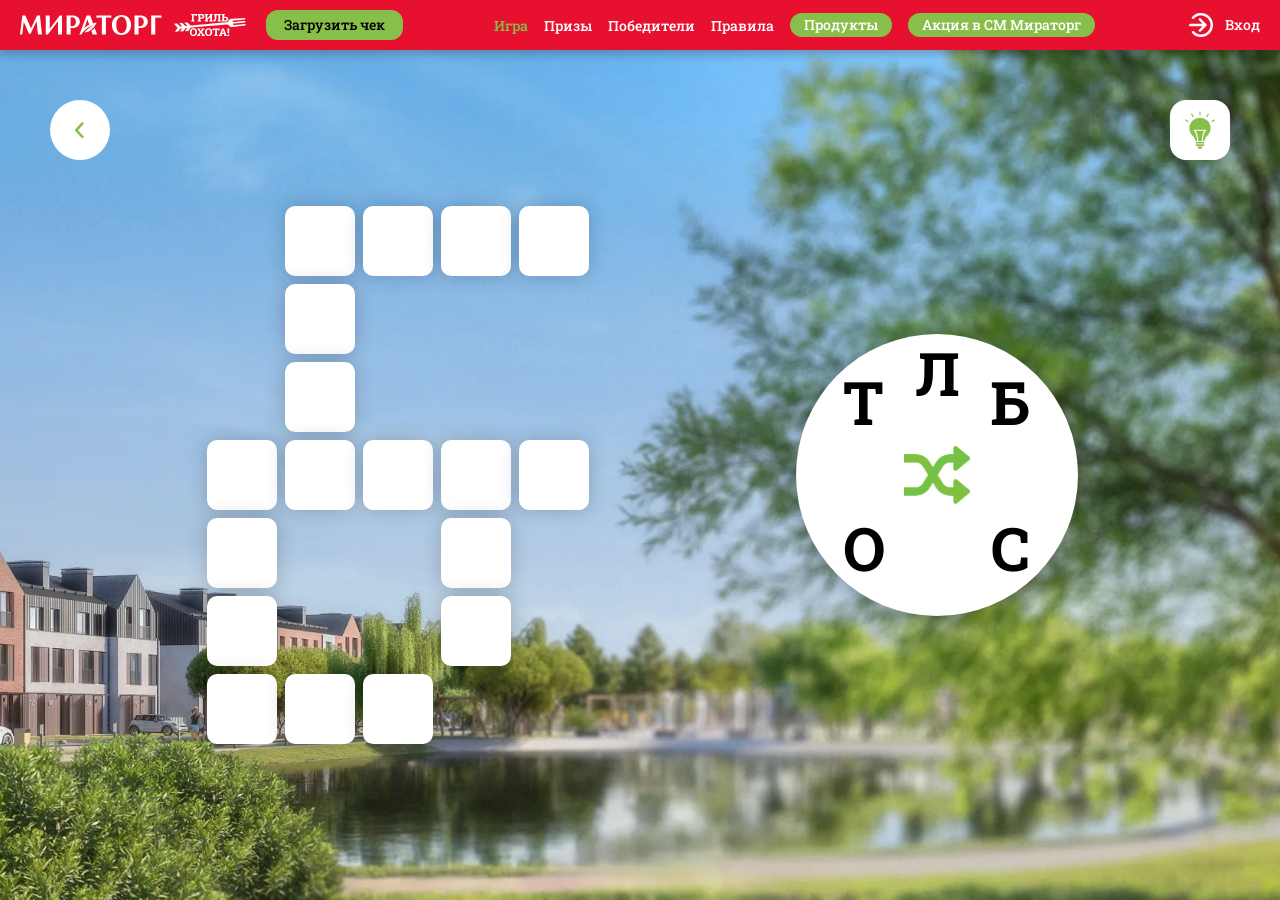
==== commit ae15f64f: "profile responsive" ====
--- a/game.html
+++ b/game.html
@@ -160,19 +160,20 @@
                 </table>
 
                 <ul class="game-pad" data-game-pad>
-                  <li data-number="1"><span>г</span></li>
-                  <li data-number="2"><span>н</span></li>
-                  <li data-number="3"><span>о</span></li>
-                  <li data-number="4"><span>о</span></li>
+                  <li data-letter="г"><span>г</span></li>
+                  <li data-letter="н"><span>н</span></li>
+                  <li data-letter="о"><span>о</span></li>
+                  <li data-letter="о"><span>о</span></li>
                   <li>
-                    <button data-game-revers>
+                    <button data-letter-mix>
                       <img src="./assets/img/svg/revers.svg" alt="" />
                     </button>
                   </li>
-                  <li data-number="5"><span>и</span></li>
-                  <li data-number="6"><span>р</span></li>
-                  <li data-number="7"><span>о</span></li>
-                  <li data-number="8"><span>с</span></li>
+                  <li data-letter="и"><span>и</span></li>
+                  <li data-letter="р"><span>р</span></li>
+                  <li data-letter="о"><span>о</span></li>
+                  <li data-letter="с"><span>с</span></li>
+                  <li data-letters>носороги</li>
                 </ul>
               </div>
             </div>
--- a/assets/css/styles.min.css
+++ b/assets/css/styles.min.css
@@ -1 +1 @@
-:root{--font: 'roboto-slab', sans-serif;--montserrat: 'montserrat', sans-serif;--serif: 'robotoserif', sans-serif;--white: #ffffff;--grey: #eef2ec;--black: #000000;--yellow: #e9cc29;--green: #88bf4a;--red: #e7102e;--red-dark: #b10000;--red-light: #eb4561;--invalid: #ffe26b}:root{font-synthesis:none;text-rendering:optimizeLegibility;-webkit-font-smoothing:antialiased;-moz-osx-font-smoothing:grayscale;outline:none;-webkit-tap-highlight-color:rgba(0,0,0,0);-webkit-backface-visibility:hidden;backface-visibility:hidden}*,*:before,*:after{padding:0;margin:0;-webkit-box-sizing:border-box;box-sizing:border-box;-webkit-tap-highlight-color:rgba(0,0,0,0)}html,body,.body{font-family:var(--font);font-size:14px;font-weight:400;height:100%;z-index:0}.body{width:100%;position:relative;overflow-x:hidden;overflow-y:auto;-ms-scroll-chaining:none;overscroll-behavior:none;font-family:var(--font);color:var(--white);background:var(--red);-webkit-overflow-scrolling:touch}.body.body--profile{background:#eef2ec;color:var(--black)}.body.body--page{background:var(--white);color:var(--black)}img{display:block;-o-object-fit:cover;object-fit:cover;-webkit-user-select:none;-moz-user-select:none;-ms-user-select:none;user-select:none}h1,h2,h3,h4,h5,h6,b strong{color:inherit;font-family:var(--font);font-weight:700}a{color:inherit;text-decoration:none}ul,ol,menu{list-style:none}fieldset{border:none}button{position:relative;border:none;cursor:pointer;background:none;color:inherit}button:disabled{cursor:auto;pointer-events:none}.main{display:block;-webkit-box-flex:1;-ms-flex:1;flex:1;-webkit-box-pack:center;-ms-flex-pack:center;justify-content:center;-webkit-box-align:start;-ms-flex-align:start;align-items:flex-start;-ms-flex-line-pack:start;align-content:flex-start;position:relative;width:100%;height:auto}@media(max-width: 1279px)and (orientation: portrait),(max-width: 1023px){.main{min-height:calc(100svh - 430px)}}.container{display:block;position:relative;margin:0 auto;width:100%;max-width:1440px;padding:0px 20px;z-index:1}@media(max-width: 1439px){.container{max-width:1200px}}@media(max-width: 1279px){.container{max-width:1024px}}@media(max-width: 1023px){.container{max-width:768px}}.section{display:block;width:100%;position:relative;overflow:hidden;z-index:1}.section.full{min-height:100svh}.section.visible{overflow:visible}.preloader{display:-webkit-box;display:-ms-flexbox;display:flex;-webkit-box-pack:center;-ms-flex-pack:center;justify-content:center;-webkit-box-align:center;-ms-flex-align:center;align-items:center;-ms-flex-line-pack:center;align-content:center;position:fixed;overflow:hidden;width:100%;height:100%;left:0px;top:0px;z-index:200;background:var(--red);-webkit-transition:1s;transition:1s;opacity:1;visibility:visible;pointer-events:all}.preloader.hidden{pointer-events:none;opacity:0}.preloader.hidden span{-webkit-transform:scale(0);-ms-transform:scale(0);transform:scale(0)}.preloader span{width:30%;max-width:300px;height:170px;display:-webkit-inline-box;display:-ms-inline-flexbox;display:inline-flex;position:relative;-webkit-box-pack:center;-ms-flex-pack:center;justify-content:center;-webkit-box-align:center;-ms-flex-align:center;align-items:center;-ms-flex-line-pack:center;align-content:center;-webkit-transition:1s;transition:1s;-webkit-transform:scale(1);-ms-transform:scale(1);transform:scale(1);z-index:3}@media(max-width: 1023px){.preloader span{width:180px}}.preloader span img{position:absolute;width:100%;-webkit-animation:bounce 3s ease-out infinite;animation:bounce 3s ease-out infinite}@font-face{font-family:"roboto-slab";src:url("../fonts/robotoslab-regular.woff2") format("woff2"),url("../fonts/robotoslab-regular.woff") format("woff");font-weight:400;font-style:normal;font-display:swap}@font-face{font-family:"roboto-slab";src:url("../fonts/robotoslab-medium.woff2") format("woff2"),url("../fonts/robotoslab-medium.woff") format("woff");font-weight:500;font-style:normal;font-display:swap}@font-face{font-family:"roboto-slab";src:url("../fonts/robotoslab-bold.woff2") format("woff2"),url("../fonts/robotoslab-bold.woff") format("woff");font-weight:700;font-style:normal;font-display:swap}@font-face{font-family:"montserrat";src:url("../fonts/montserrat-regular.woff2") format("woff2"),url("../fonts/montserrat-regular.woff") format("woff");font-weight:400;font-style:normal;font-display:swap}@font-face{font-family:"robotoserif";src:url("../fonts/robotoserif-regular.woff2") format("woff2"),url("../fonts/robotoserif-regular.woff") format("woff");font-weight:400;font-style:normal;font-display:swap}.title{display:block;width:100%;margin:0 auto;line-height:1.1;text-align:center}.title.circles{display:-webkit-box;display:-ms-flexbox;display:flex;-webkit-box-pack:center;-ms-flex-pack:center;justify-content:center;-webkit-box-align:center;-ms-flex-align:center;align-items:center;width:100%;gap:20px}.title.circles:before,.title.circles:after{content:"";display:block;width:clamp(14px,1.1111vw,16px);height:clamp(14px,1.1111vw,16px);border-radius:16px;-ms-flex-negative:0;flex-shrink:0;background:var(--red)}.title.circles.green:before,.title.circles.green:after{background:var(--green)}.title.ta--l{text-align:left}.title.upper{text-transform:uppercase}.title.title--20{font-size:clamp(14px,1.3889vw,20px)}.title.title--26{font-size:clamp(26px,1.8056vw,26px)}.title.title--28{font-size:clamp(22px,1.9444vw,50px)}.title.title--40{font-size:clamp(26px,2.7778vw,40px)}.title.title--42{font-size:clamp(32px,2.9167vw,42px)}.title.title--46{font-size:clamp(40px,3.1944vw,82px)}.title.title--60{font-size:clamp(40px,4.1667vw,60px);text-transform:uppercase}.title.title--64{font-size:clamp(40px,4.4444vw,64px);text-transform:uppercase}.subtitle{font-size:24px;line-height:1.2;font-weight:400;text-align:center}:root{--input-font-family: var(--font);--input-font-size: 14px;--input-font-weight: 400;--input-text-transform: auto;--input-height: 36px;--input-padding: 0px 14px;--input-background: var(--white);--input-border: 2px solid var(--white);--input-border-radius: 5px;--input-color: var(--black);--input-placeholder-color: var(--black);--input-placeholder-opacity: 0.6;--invalid-border: 2px solid var(--yellow);--invalid-color: var(--invalid);--form-gap: 14px}@media(max-width: 1439px){:root{--input-height: 36px;--input-font-size: 14px;--input-border-radius: 5px}}.form{display:-webkit-box;display:-ms-flexbox;display:flex;position:relative;-ms-flex-wrap:wrap;flex-wrap:wrap;width:100%;margin-left:auto;margin-right:auto;gap:var(--form-gap)}.form fieldset{display:-webkit-box;display:-ms-flexbox;display:flex;position:relative;width:100%;-webkit-box-orient:vertical;-webkit-box-direction:normal;-ms-flex-direction:column;flex-direction:column;gap:14px}.label{display:block;width:100%;position:relative;color:inherit}.label .label__text{display:block;width:100%;padding:0px 4px;font-size:10px;font-family:var(--font);opacity:.5;font-weight:500;text-align:left;padding-bottom:5px}.label .placeholder{display:-webkit-box;display:-ms-flexbox;display:flex;position:absolute;width:0px;height:100%;left:18px;top:-2px}@media(max-width: 767px){.label .placeholder{top:0px}}.label .placeholder{-ms-flex-wrap:wrap;flex-wrap:wrap;-webkit-box-pack:start;-ms-flex-pack:start;justify-content:flex-start;-webkit-box-align:center;-ms-flex-align:center;align-items:center;-ms-flex-line-pack:center;align-content:center;color:var(--black);opacity:.6;-webkit-transform:scale(1) translate(0px, 0px);-ms-transform:scale(1) translate(0px, 0px);transform:scale(1) translate(0px, 0px);-webkit-transition:-webkit-transform .2s;transition:-webkit-transform .2s;transition:transform .2s;transition:transform .2s, -webkit-transform .2s;pointer-events:none;white-space:nowrap}.input{width:100%;height:var(--input-height);background:var(--input-background);border:var(--input-border);border-radius:var(--input-border-radius);font-family:var(--input-font-family);font-size:var(--input-font-size);font-weight:var(--input-font-weight);color:var(--input-color);padding:var(--input-padding);text-transform:var(--input-text-transform);outline:none;-webkit-appearance:none;-moz-appearance:none;appearance:none;-webkit-transition:.3s;transition:.3s;-webkit-box-shadow:none;box-shadow:none;resize:none}.input::-webkit-input-placeholder{opacity:.7;-webkit-transition:opacity .3s ease 0s;transition:opacity .3s ease 0s}.input::-moz-placeholder{opacity:.7;-moz-transition:opacity .3s ease 0s;transition:opacity .3s ease 0s}.input:-ms-input-placeholder{opacity:.7;-ms-transition:opacity .3s ease 0s;transition:opacity .3s ease 0s}.input::-ms-input-placeholder{opacity:.7;-ms-transition:opacity .3s ease 0s;transition:opacity .3s ease 0s}.input::placeholder{opacity:.7;-webkit-transition:opacity .3s ease 0s;transition:opacity .3s ease 0s}.input:focus::-webkit-input-placeholder{opacity:0}.input:focus::-moz-placeholder{opacity:0}.input:focus:-ms-input-placeholder{opacity:0}.input:focus::-ms-input-placeholder{opacity:0}.input:focus::placeholder{opacity:0}.input.input--textarea{height:100px}.input.invalid{border:var(--invalid-border);color:var(--red)}.input:not(:-moz-placeholder)+.placeholder{transform:scale(0.7) translate(0px, -18px)}.input:not(:-ms-input-placeholder)+.placeholder{-ms-transform:scale(0.7) translate(0px, -18px);transform:scale(0.7) translate(0px, -18px)}.input:focus+.placeholder,.input:not(:placeholder-shown)+.placeholder{-webkit-transform:scale(0.7) translate(0px, -18px);-ms-transform:scale(0.7) translate(0px, -18px);transform:scale(0.7) translate(0px, -18px)}.input:-webkit-autofill{-webkit-box-shadow:0 0 0px 1000px rgba(0,0,0,0) inset !important;box-shadow:0 0 0px 1000px rgba(0,0,0,0) inset !important;-webkit-text-fill-color:var(--input-color) !important;font-size:var(--input-font-size) !important;font-family:var(--input-font-family) !important;-webkit-transition:background-color 9999s ease-in-out 0s;transition:background-color 9999s ease-in-out 0s}.inputError{display:block;width:100%;height:0px;position:absolute;left:0px;text-align:left;overflow:hidden;-webkit-transition:.3s;transition:.3s;color:var(--invalid);font-size:14px;font-family:var(--font);z-index:20;pointer-events:none}.inputError span{display:inline-block;position:relative;padding:5px 14px;color:var(--black);font-weight:500;font-size:11px;background:var(--yellow);-webkit-box-shadow:0px 3px 10px rgba(0,0,0,.2);box-shadow:0px 3px 10px rgba(0,0,0,.2);top:0px;left:0px;margin-top:5px}.inputError span:before{content:"";width:8px;height:8px;background:var(--yellow);position:absolute;left:9px;top:-3px;-webkit-transform:scaleX(1.5) rotate(45deg);-ms-transform:scaleX(1.5) rotate(45deg);transform:scaleX(1.5) rotate(45deg)}.radio,.checkbox{display:none}.radio+.label__text,.checkbox+.label__text{display:-webkit-inline-box;display:-ms-inline-flexbox;display:inline-flex;-ms-flex-wrap:wrap;flex-wrap:wrap;-webkit-box-align:center;-ms-flex-align:center;align-items:center;-ms-flex-line-pack:center;align-content:center;position:relative;width:100%;min-height:26px;padding:0px;padding-left:40px;color:inherit;opacity:1;cursor:pointer;font-size:14px;line-height:1}.radio+.label__text span,.checkbox+.label__text span{display:inline;font-size:12px;line-height:1.2}.radio+.label__text span a,.checkbox+.label__text span a{display:inline;width:auto;margin:0;text-align:left;color:var(--yellow)}@media(hover: hover){.radio+.label__text span a:hover,.checkbox+.label__text span a:hover{text-decoration:underline}}.radio+.label__text:before,.checkbox+.label__text:before{content:"";display:block;position:absolute;left:0px;top:50%;-webkit-transform:translate(0%, -50%);-ms-transform:translate(0%, -50%);transform:translate(0%, -50%);width:26px;height:26px;border-radius:6px;border:2px solid var(--white);background:rgba(0,0,0,0);-webkit-transition:border .3s;transition:border .3s}.radio:checked+.label__text:before,.checkbox:checked+.label__text:before{background:var(--white) url("../img/svg/checkbox.svg") no-repeat center center;background-size:100% 100%}.radio.invalid+.label__text,.checkbox.invalid+.label__text{color:var(--invalid)}.radio.invalid+.label__text:before,.checkbox.invalid+.label__text:before{border:2px solid var(--invalid)}.choices{background:none;border-radius:5px;width:100%;height:36px !important;background:var(--white);font-family:var(--font);text-align:left;border:none;margin:0 auto;z-index:10}.choices.is-open{border-radius:5px 5px 0px 0px}.choices.is-open .choices__inner{border-radius:5px 5px 0px 0px}.choices[data-type*=select-one] .choices__input{padding:0;border-bottom:none;background-color:none;margin:0}.choices__inner{width:calc(100% - 40px);text-align:left;border:none;padding:0 !important;border-radius:0px 0px 5px 5px;font-size:14px;font-weight:500;color:var(--black);overflow:hidden}.choices__list{border:none !important;overflow:hidden;padding:0px;background:none}.choices__list.choices__list--single{background:none !important;padding:0px 14px !important}.choices__list.choices__list--single>.choices__item{margin:0;height:36px;padding:0px !important;font-size:14px;margin-top:0}.choices__list--dropdown{left:0px;width:100% !important;border-radius:0px 0px 5px 5px !important;border:none !important;border-top:none !important;font-size:14px !important;font-weight:500;text-align:left;background:var(--white) !important}.choices__list--dropdown.is-active{background:none}.choices__list--dropdown .choices__item{background:var(--white);opacity:1}.choices__list--dropdown .choices__item.is-highlighted{background:rgba(0,0,0,.1) !important}.choices__item{display:block;background:none;-webkit-box-shadow:none;box-shadow:none;font-size:14px !important;width:100%;margin:0 auto;padding:0 !important;color:var(--black)}.choices__item.choices__item--selectable{display:-webkit-box;display:-ms-flexbox;display:flex;-webkit-box-pack:start;-ms-flex-pack:start;justify-content:flex-start;-webkit-box-align:center;-ms-flex-align:center;align-items:center;-ms-flex-line-pack:center;align-content:center;height:36px;padding:0px 14px !important}.choices__item:before,.choices__item:after{content:none !important}.choices[data-type*=select-one]::after{width:24px;height:24px;border:none !important;margin:0 !important;top:50%;right:6px;background:url("../img/svg/select.svg") no-repeat center center;-webkit-transform:translate(0px, -50%) rotate(0deg);-ms-transform:translate(0px, -50%) rotate(0deg);transform:translate(0px, -50%) rotate(0deg);-webkit-transition:.3s;transition:.3s}.choices.is-open[data-type*=select-one]::after{-webkit-transform:translate(0px, -50%) rotate(180deg);-ms-transform:translate(0px, -50%) rotate(180deg);transform:translate(0px, -50%) rotate(180deg)}.buttons{display:-webkit-box;display:-ms-flexbox;display:flex;position:relative;width:100%;-webkit-box-orient:vertical;-webkit-box-direction:normal;-ms-flex-direction:column;flex-direction:column;gap:12px}.button{display:-webkit-box;display:-ms-flexbox;display:flex;height:53px;-webkit-box-pack:center;-ms-flex-pack:center;justify-content:center;-webkit-box-align:center;-ms-flex-align:center;align-items:center;-ms-flex-line-pack:center;align-content:center;position:relative;overflow:hidden;border-radius:12px;padding:0px 30px;background:var(--red);font-family:var(--font);font-weight:500}.button span{display:block;font-size:18px;line-height:1.2;-webkit-transition:color .5s ease-out 0s;transition:color .5s ease-out 0s}@media(max-width: 1439px){.button{height:50px}.button span{font-size:16px;line-height:1.4}}.button>*{z-index:1;pointer-events:none}.button:before,.button:after{content:"";display:block;position:absolute;left:0px;top:0px;width:100%;height:100%;background:var(--black);z-index:0;-webkit-transition:-webkit-transform .5s ease-out 0s;transition:-webkit-transform .5s ease-out 0s;transition:transform .5s ease-out 0s;transition:transform .5s ease-out 0s, -webkit-transform .5s ease-out 0s;border-radius:10px}.button:before{-webkit-transform:translate(-101%, 0%);-ms-transform:translate(-101%, 0%);transform:translate(-101%, 0%)}.button:after{-webkit-transform:translate(101%, 0%);-ms-transform:translate(101%, 0%);transform:translate(101%, 0%)}@media(hover: hover){.button:hover:before,.button:hover:after{-webkit-transform:translate(0%, 0%);-ms-transform:translate(0%, 0%);transform:translate(0%, 0%)}}.button.big{height:64px;padding:0px 40px}.button.big span{font-size:24px}.button.medium{height:34px;padding:0px 20px}.button.medium span{font-size:16px}@media(max-width: 1439px){.button.medium{height:30px;padding:0px 18px}.button.medium span{font-size:14px}}@media(max-width: 1279px){.button.medium{height:40px;padding:0px 32px}.button.medium span{font-size:20px}}.button.small{height:28px;border-radius:20px;padding:0px 14px}.button.small span{font-size:16px}@media(max-width: 1439px){.button.small{height:24px;padding:0px 14px}.button.small span{font-size:14px}}@media(max-width: 1279px){.button.small{height:34px;padding:0px 16px}.button.small span{font-size:20px}}.button.green{background:var(--green)}.button.white{background:var(--white);-webkit-box-shadow:0px 4px 10px rgba(0,0,0,.15);box-shadow:0px 4px 10px rgba(0,0,0,.15)}.button.white:before,.button.white:after{background:var(--black)}.button.white span{font-size:16px;color:var(--black)}@media(hover: hover){.button.white:hover span{color:var(--white)}}.button.green-white{background:var(--green)}.button.green-white:before,.button.green-white:after{background:var(--white)}.button.green-white span{color:var(--black)}.button.full{width:100%;padding:0px 10px}.burger{display:none}.header{position:sticky;display:-webkit-box;display:-ms-flexbox;display:flex;-webkit-box-pack:justify;-ms-flex-pack:justify;justify-content:space-between;-webkit-box-align:center;-ms-flex-align:center;align-items:center;-ms-flex-line-pack:center;align-content:center;top:0px;left:0px;z-index:20;width:100%;height:64px;margin-bottom:-64px;-ms-flex-negative:0;flex-shrink:0;background:var(--red);color:var(--white);-webkit-box-shadow:0px 4px 10px rgba(0,0,0,.25);box-shadow:0px 4px 10px rgba(0,0,0,.25);padding:0px 20px;gap:20px}@media(min-width: 1500px){.header{padding:0px 32px}}@media(max-width: 1439px){.header{height:50px;margin-bottom:-50px}}@media(max-width: 1279px){.header{margin-bottom:-40px}}@media(max-width: 1023px){.header{margin-bottom:0px}}.header__buttons{display:-webkit-box;display:-ms-flexbox;display:flex;position:relative;-webkit-box-align:center;-ms-flex-align:center;align-items:center;-ms-flex-line-pack:center;align-content:center;gap:12px}.header__buttons .logo-miratorg{width:185px}@media(max-width: 1439px){.header__buttons .logo-miratorg{width:142px}}.header__buttons .logo-grill{width:95px}@media(max-width: 1439px){.header__buttons .logo-grill{width:72px}}.header__buttons span{font-size:16px;line-height:1.1;font-family:var(--font);font-weight:500}@media(max-width: 1439px){.header__buttons span{font-size:14px}}.header__buttons img,.header__buttons svg{display:block}.navigation{display:-webkit-box;display:-ms-flexbox;display:flex;-webkit-box-align:center;-ms-flex-align:center;align-items:center;-webkit-box-pack:center;-ms-flex-pack:center;justify-content:center;z-index:2;-webkit-box-flex:1;-ms-flex:1;flex:1}@media(max-width: 560px){.header__auth .header__buttons span{display:none}}.menu{display:-webkit-inline-box;display:-ms-inline-flexbox;display:inline-flex;-webkit-box-flex:1;-ms-flex:1;flex:1;-ms-flex-wrap:wrap;flex-wrap:wrap;-webkit-box-pack:center;-ms-flex-pack:center;justify-content:center;-webkit-box-align:center;-ms-flex-align:center;align-items:center;-ms-flex-line-pack:center;align-content:center;gap:20px}@media(max-width: 1439px){.menu{gap:16px}}@media(min-width: 1500px){.menu{gap:26px}}.menu li .menu__link{font-size:16px;font-weight:500;line-height:1;-webkit-transition:color .3s;transition:color .3s;cursor:pointer}@media(max-width: 1439px){.menu li .menu__link{font-size:14px}}.menu li .menu__link.active{color:var(--green)}.menu li .menu__link:hover{color:var(--green)}.menu li:first-child{margin-right:auto}.menu li:last-child{margin-right:auto}@media(max-width: 1279px){.menu{gap:20px}.menu li .menu__link{font-size:16px}}@media(max-width: 1279px){.burger{display:-webkit-box;display:-ms-flexbox;display:flex;position:relative;right:10px;-webkit-box-pack:center;-ms-flex-pack:center;justify-content:center;-webkit-box-align:center;-ms-flex-align:center;align-items:center;-ms-flex-line-pack:center;align-content:center;width:20px;height:50px;background:var(--brown);font-size:0px;z-index:2;margin-left:auto;margin-right:-10px;-ms-flex-negative:0;flex-shrink:0}.burger span,.burger:before,.burger:after{position:absolute;height:3px;border-radius:1.5px;background:var(--white);-webkit-transition:.6s;transition:.6s;opacity:1;z-index:1}.burger:before{content:"";width:20px}.burger:after{content:"";width:20px}.burger span{width:20px;-webkit-transform:translate(0px, 0px);-ms-transform:translate(0px, 0px);transform:translate(0px, 0px)}.burger:before{-webkit-transform:translate(0px, -8px) rotate(0deg);-ms-transform:translate(0px, -8px) rotate(0deg);transform:translate(0px, -8px) rotate(0deg)}.burger:after{-webkit-transform:translate(0px, 8px) rotate(0deg);-ms-transform:translate(0px, 8px) rotate(0deg);transform:translate(0px, 8px) rotate(0deg)}.burger.open span{-webkit-transform:translate(10px, 0px);-ms-transform:translate(10px, 0px);transform:translate(10px, 0px);opacity:0}.burger.open:before{-webkit-transform:translate(0px, 0px) rotate(45deg);-ms-transform:translate(0px, 0px) rotate(45deg);transform:translate(0px, 0px) rotate(45deg)}.burger.open:after{-webkit-transform:translate(0px, 0px) rotate(-45deg);-ms-transform:translate(0px, 0px) rotate(-45deg);transform:translate(0px, 0px) rotate(-45deg)}.header__buttons{z-index:1}.header__buttons span{font-size:20px}.navigation{position:fixed;-webkit-box-align:start;-ms-flex-align:start;align-items:flex-start;width:100%;height:100vh;overflow-x:hidden;overflow-y:auto;scrollbar-width:none;-ms-overflow-style:none;top:0px;right:0px;background:var(--red);-webkit-transform:translate(0%, 0%);-ms-transform:translate(0%, 0%);transform:translate(0%, 0%);-webkit-transition:opacity .3s ease .3s;transition:opacity .3s ease .3s;opacity:0;pointer-events:none;padding:0px;z-index:0}.navigation::-webkit-scrollbar{width:0px;height:0px;display:none}.navigation .menu{-webkit-transition:opacity .3s ease 0s,-webkit-transform .3s ease 0s;transition:opacity .3s ease 0s,-webkit-transform .3s ease 0s;transition:transform .3s ease 0s,opacity .3s ease 0s;transition:transform .3s ease 0s,opacity .3s ease 0s,-webkit-transform .3s ease 0s;opacity:0;-webkit-transform:translate(0%, -20%);-ms-transform:translate(0%, -20%);transform:translate(0%, -20%)}.navigation.open{pointer-events:all;opacity:1;-webkit-transform:translate(0%, 0%);-ms-transform:translate(0%, 0%);transform:translate(0%, 0%);-webkit-transition:opacity .3s ease 0s;transition:opacity .3s ease 0s}.navigation.open .menu{-webkit-transition:opacity .5s ease 0s,-webkit-transform .5s ease 0s;transition:opacity .5s ease 0s,-webkit-transform .5s ease 0s;transition:transform .5s ease 0s,opacity .5s ease 0s;transition:transform .5s ease 0s,opacity .5s ease 0s,-webkit-transform .5s ease 0s;opacity:1;-webkit-transform:translate(0%, 0%);-ms-transform:translate(0%, 0%);transform:translate(0%, 0%)}.menu{padding:80px 30px 50px 30px;width:100%;max-width:768px;min-height:100svh;-ms-flex-wrap:nowrap;flex-wrap:nowrap;-webkit-box-orient:vertical;-webkit-box-direction:normal;-ms-flex-direction:column;flex-direction:column;-webkit-box-pack:start;-ms-flex-pack:start;justify-content:flex-start;-webkit-box-align:center;-ms-flex-align:center;align-items:center;-ms-flex-line-pack:center;align-content:center;gap:30px}}@media(max-width: 1279px)and (max-width: 767px){.menu{padding:60px 20px 40px 20px}}@media(max-width: 1279px){.menu li:first-child{margin-right:0;margin-top:auto}.menu li:last-child{margin-right:0;margin-bottom:auto}.menu li .menu__link{font-size:20px}}.stycky-button{display:-webkit-box;display:-ms-flexbox;display:flex;-webkit-box-orient:vertical;-webkit-box-direction:normal;-ms-flex-direction:column;flex-direction:column;-webkit-box-pack:center;-ms-flex-pack:center;justify-content:center;-webkit-box-align:center;-ms-flex-align:center;align-items:center;position:fixed;z-index:19;gap:8px;width:150px;height:150px;left:32px;bottom:32px;border-radius:150px;cursor:pointer;-webkit-transition:-webkit-transform .7s ease-in-out 0s;transition:-webkit-transform .7s ease-in-out 0s;transition:transform .7s ease-in-out 0s;transition:transform .7s ease-in-out 0s, -webkit-transform .7s ease-in-out 0s;-webkit-transform:translate(0px, 200px);-ms-transform:translate(0px, 200px);transform:translate(0px, 200px);background:rgba(188,5,31,.898);backdrop-filter:blur(5px);color:var(--white)}.stycky-button span{font-family:var(--font);font-weight:700;text-transform:uppercase;font-size:20px;line-height:1}.stycky-button:before,.stycky-button:after{content:"";display:block;position:relative;width:60px;height:10px;background:url("../img/svg/fork.svg") no-repeat center center/contain}.stycky-button:after{-webkit-transform:scaleX(-1);-ms-transform:scaleX(-1);transform:scaleX(-1)}.stycky-button.active{-webkit-transform:translate(0px, 0px);-ms-transform:translate(0px, 0px);transform:translate(0px, 0px)}.stycky-button.active.end{-webkit-transform:translate(0px, 200px);-ms-transform:translate(0px, 200px);transform:translate(0px, 200px)}@media(max-width: 1439px){.stycky-button{gap:2px;width:100px;height:100px;left:10px;bottom:10px}.stycky-button span{font-size:14px}.stycky-button:before,.stycky-button:after{width:40px}}@media(max-width: 1279px){.stycky-button{width:84px;height:84px}.stycky-button span{font-size:11px}.stycky-button:before,.stycky-button:after{width:34px}}.tabs{width:100%;display:block}.tabs-navigation{display:-webkit-box;display:-ms-flexbox;display:flex;position:relative;width:100%;-webkit-box-pack:stretch;-ms-flex-pack:stretch;justify-content:stretch;-webkit-box-align:center;-ms-flex-align:center;align-items:center;-ms-flex-line-pack:center;align-content:center;overflow:hidden;border-radius:24px 24px 0px 0px;background:var(--red-dark)}.tabs-navigation li{-webkit-box-flex:1;-ms-flex:1;flex:1}.tabs-navigation li:first-child{-webkit-box-flex:0;-ms-flex:none;flex:none;-ms-flex-negative:0;flex-shrink:0;width:36%}.tabs-navigation li button{display:-webkit-box;display:-ms-flexbox;display:flex;position:relative;width:100%;-ms-flex-wrap:wrap;flex-wrap:wrap;-webkit-box-pack:center;-ms-flex-pack:center;justify-content:center;-webkit-box-align:center;-ms-flex-align:center;align-items:center;-ms-flex-line-pack:center;align-content:center;min-height:66px;border-radius:24px 24px 0px 0px;background:rgba(0,0,0,0);-webkit-transition:.3s;transition:.3s;font-size:24px;font-weight:500;font-family:var(--font);text-transform:uppercase}@media(max-width: 767px){.tabs-navigation li button{min-height:56px;font-size:22px}}.tabs-navigation li button.active{background:var(--red);pointer-events:none}.tab{display:block;width:100%;position:relative;overflow:hidden;height:0px;opacity:0;-webkit-transition:.5s;transition:.5s}.tab.active{opacity:1}.swiper{width:100%}.arrow{display:block;position:absolute;width:60px;height:60px}@media(max-width: 1439px){.arrow{width:50px;height:50px}}@media(max-width: 1023px){.arrow{width:40px;height:40px}}.arrow{border-radius:60px;background:var(--green);overflow:hidden;cursor:pointer;-webkit-transition:.3s;transition:.3s;z-index:4}.arrow.swiper-button-disabled{opacity:0;pointer-events:none}.arrow[data-arrow-prev]{left:0px;top:50%;-webkit-transform:translate(-50%, -50%);-ms-transform:translate(-50%, -50%);transform:translate(-50%, -50%);background:var(--green) url("../img/svg/arrow-left.svg") no-repeat center center}.arrow[data-arrow-prev].red{background:var(--red) url("../img/svg/arrow-left.svg") no-repeat center center}.arrow[data-arrow-prev].white{background:var(--white) url("../img/svg/arrow-left-red.svg") no-repeat center center}@media(hover: hover){.arrow[data-arrow-prev]:hover{background:var(--black) url("../img/svg/arrow-left.svg") no-repeat center center}}.arrow[data-arrow-next]{right:0px;top:50%;-webkit-transform:translate(50%, -50%);-ms-transform:translate(50%, -50%);transform:translate(50%, -50%);background:var(--green) url("../img/svg/arrow-right.svg") no-repeat center center}.arrow[data-arrow-next].red{background:var(--red) url("../img/svg/arrow-right.svg") no-repeat center center}.arrow[data-arrow-next].white{background:var(--white) url("../img/svg/arrow-right-red.svg") no-repeat center center}@media(hover: hover){.arrow[data-arrow-next]:hover{background:var(--black) url("../img/svg/arrow-right.svg") no-repeat center center}}.swiper-pagination{display:-webkit-box;display:-ms-flexbox;display:flex;position:relative;width:100% !important;height:12px;margin-top:24px;-webkit-box-pack:center;-ms-flex-pack:center;justify-content:center;-webkit-box-align:center;-ms-flex-align:center;align-items:center;-ms-flex-line-pack:center;align-content:center;top:0px !important;left:0px !important;bottom:0px !important;-webkit-transform:translate(0%, 0%) !important;-ms-transform:translate(0%, 0%) !important;transform:translate(0%, 0%) !important;gap:2px;overflow:visible}@media(max-width: 767px){.swiper-pagination{margin-top:14px}}.swiper-pagination .swiper-pagination-bullet{width:120px !important;height:8px !important;border-radius:0px !important;background:hsla(0,0%,100%,.5);-webkit-transform:scale(1) translate(0px, 0px) !important;-ms-transform:scale(1) translate(0px, 0px) !important;transform:scale(1) translate(0px, 0px) !important;left:0px !important;margin:0 !important;opacity:1;-webkit-box-shadow:inset 0px 4px 4px rgba(0,0,0,0);box-shadow:inset 0px 4px 4px rgba(0,0,0,0);-webkit-transition:background .3s !important;transition:background .3s !important}.swiper-pagination .swiper-pagination-bullet.swiper-pagination-bullet-active{background:#fff}.swiper-pagination.big .swiper-pagination-bullet{width:52px !important}.swiper-pagination.big .swiper-pagination-bullet.swiper-pagination-bullet-active{background:#44caf6;-webkit-box-shadow:inset 4px 4px 10px #00eaff;box-shadow:inset 4px 4px 10px #00eaff}@media(max-width: 767px){.swiper-pagination.big .swiper-pagination-bullet{width:26px !important;height:6px !important;-webkit-box-shadow:inset 0px 2px 2px rgba(0,0,0,.25);box-shadow:inset 0px 2px 2px rgba(0,0,0,.25)}}.section--accordeon{background:var(--white);padding-bottom:60px;overflow:visible}.section--accordeon__header{position:relative;background:var(--green);padding:10px 20px;border-radius:80px;cursor:pointer;-webkit-user-select:none;-moz-user-select:none;-ms-user-select:none;user-select:none;outline:none;color:var(--white)}.section--accordeon__body{color:var(--black)}[data-accordeon]{display:block;position:relative;width:100%}[data-accordeon] [data-accordeon-header]{cursor:pointer;-webkit-user-select:none;-moz-user-select:none;-ms-user-select:none;user-select:none;outline:none;position:relative}[data-accordeon] [data-accordeon-header]:before{content:"";position:absolute;right:20px;top:50%;width:42px;height:42px;border-radius:42px;background:var(--red) url("../img/svg/arrow-down.svg") no-repeat center center;background-size:24px 12px;-webkit-transform:translate(0%, -50%) rotate(0deg);-ms-transform:translate(0%, -50%) rotate(0deg);transform:translate(0%, -50%) rotate(0deg);-webkit-transition:-webkit-transform .5s ease 0s;transition:-webkit-transform .5s ease 0s;transition:transform .5s ease 0s;transition:transform .5s ease 0s, -webkit-transform .5s ease 0s}[data-accordeon].active>[data-accordeon-header]:before{-webkit-transform:translate(0%, -50%) rotate(180deg);-ms-transform:translate(0%, -50%) rotate(180deg);transform:translate(0%, -50%) rotate(180deg)}[data-accordeon-body]{display:block;position:relative;overflow:hidden;width:100%;height:0px}.section--hero{display:-webkit-box;display:-ms-flexbox;display:flex;-webkit-box-orient:vertical;-webkit-box-direction:normal;-ms-flex-direction:column;flex-direction:column;height:auto;z-index:2;background:-webkit-gradient(linear, left top, left bottom, color-stop(80%, var(--red)), color-stop(81%, rgba(0, 0, 0, 0)));background:linear-gradient(var(--red) 80%, rgba(0, 0, 0, 0) 81%)}.section--hero .logo{width:26.8%;left:4.583333vw;top:6.5vw}@media(max-width: 1279px){.section--hero .logo{left:5%;top:70px}}@media(max-width: 1023px){.section--hero .logo{top:4.5vw}}@media(max-width: 600px){.section--hero .logo{left:6.4%;top:20px;width:54.4%}}@media(max-width: 500px){.section--hero .logo{left:20px}}.section--hero .house{left:6.5vw}@media(min-width: 1280px){.section--hero .house{top:-34px}}@media(max-width: 1279px){.section--hero .house{left:0vw;max-width:270px}}.section--hero .hero-content{-ms-flex-line-pack:center;align-content:center;-webkit-box-align:center;-ms-flex-align:center;align-items:center;margin-top:-40px;background:-webkit-gradient(linear, left top, left bottom, color-stop(30%, var(--red)), color-stop(31%, rgba(0, 0, 0, 0)));background:linear-gradient(180deg, var(--red) 30%, rgba(0, 0, 0, 0) 31%);color:var(--white)}@media(max-width: 1365px){.section--hero .hero-content{margin-top:-20px}}@media(max-width: 1023px){.section--hero .hero-content{margin-top:0px}}.section--hero .fsk{left:7vw}@media(max-width: 1279px){.section--hero .fsk{width:auto;left:0px;padding-right:100px;padding-left:30px;margin:0;margin-left:7vw}}@media(max-width: 1279px){.section--hero .house__image{left:0px;right:0px;max-width:110%}.section--hero .hero-products{width:390px}}@media(max-width: 1023px){.section--hero .hero-products{display:-webkit-box;display:-ms-flexbox;display:flex;width:280px;margin-bottom:20px;margin-right:auto;margin-top:-76px}.section--hero .house{width:360px;max-width:360px;height:240px}.section--hero .fsk{width:auto;left:100px;padding-right:46px;padding-left:46px;margin:0}}.hero-title{text-align:center;width:clamp(340px,26.25vw,672px)}.hero-title .title{width:100%;text-align:center}@media(max-width: 1023px){.hero-title{display:-webkit-box;display:-ms-flexbox;display:flex;width:auto;margin-bottom:10px}}.section--winn{padding:11.8vw 0px 110px 0px;background:url("../img/how-to-winn/bg.svg") no-repeat center center/cover;-webkit-mask-image:-webkit-gradient(linear, left top, left bottom, color-stop(0, #000)),url("../img/how-to-winn/mask-top.svg"),url("../img/how-to-winn/mask-bottom.svg");-webkit-mask-image:linear-gradient(#000 0 0),url("../img/how-to-winn/mask-top.svg"),url("../img/how-to-winn/mask-bottom.svg");mask-image:-webkit-gradient(linear, left top, left bottom, color-stop(0, #000)),url("../img/how-to-winn/mask-top.svg"),url("../img/how-to-winn/mask-bottom.svg");mask-image:linear-gradient(#000 0 0),url("../img/how-to-winn/mask-top.svg"),url("../img/how-to-winn/mask-bottom.svg");-webkit-mask-repeat:no-repeat,no-repeat,no-repeat;mask-repeat:no-repeat,no-repeat,no-repeat;-webkit-mask-size:100% calc(100% + 2px),100% 7.638888vw,100% 103px;mask-size:100% calc(100% + 2px),100% 7.638888vw,100% 103px;-webkit-mask-position:center,center top,center bottom;mask-position:center,center top,center bottom;-webkit-mask-composite:xor, xor;mask-composite:exclude,exclude;z-index:1;margin-top:-7.2vw;color:var(--white)}@media(max-width: 1439px){.section--winn{-webkit-mask-size:100% 100%,100% 7.638888vw,1440px 103px;mask-size:100% 100%,100% 7.638888vw,1440px 103px}}@media(max-width: 1279px){.section--winn{margin-top:-70px;padding:140px 0px 80px 0px}}@media(max-width: 1023px){.section--winn{margin-top:-50px;padding:100px 0px 80px 0px}}@media(max-width: 767px){.section--winn{margin-top:0px;padding:70px 0px 60px 0px;-webkit-mask-size:100% 100%,100% 24px,768px 102px;mask-size:100% 100%,100% 24px,768px 102px}.section--winn .title{-webkit-box-orient:vertical;-webkit-box-direction:normal;-ms-flex-direction:column;flex-direction:column}.section--winn .title:after{content:none}.section--winn .title:before{width:90px;height:20px;background:url("../img/svg/fork.svg") no-repeat center center/contain}}.how-to-winn{display:-webkit-box;display:-ms-flexbox;display:flex;position:relative;width:100%;margin-top:74px;-ms-flex-wrap:wrap;flex-wrap:wrap;-webkit-box-pack:start;-ms-flex-pack:start;justify-content:flex-start}.how-to-winn .swiper-slide{display:-webkit-box;display:-ms-flexbox;display:flex;position:relative;width:25%;-webkit-box-orient:vertical;-webkit-box-direction:normal;-ms-flex-direction:column;flex-direction:column;-webkit-box-pack:start;-ms-flex-pack:start;justify-content:flex-start;-webkit-box-align:center;-ms-flex-align:center;align-items:center;-ms-flex-line-pack:center;align-content:center;gap:16px;text-align:center}.how-to-winn .swiper-slide>*{z-index:1}.how-to-winn .swiper-slide img{position:relative;width:100%;max-width:242px;z-index:0}.how-to-winn .swiper-slide:nth-child(2) img{-webkit-transform:translate(0%, 30%);-ms-transform:translate(0%, 30%);transform:translate(0%, 30%)}.how-to-winn .swiper-slide h3{font-size:24px}.how-to-winn .swiper-slide .button{margin-top:10px}.how-to-winn .swiper-slide:before{content:"";position:absolute;width:90px;height:20px;left:100%;top:32%;-webkit-transform:translate(-50%, 0%);-ms-transform:translate(-50%, 0%);transform:translate(-50%, 0%);background:url("../img/svg/fork.svg") no-repeat center center/contain}.how-to-winn .swiper-slide:last-child:before{content:none}.how-to-winn .swiper-slide:nth-child(3):before{-webkit-transform:translate(-60%, 0%);-ms-transform:translate(-60%, 0%);transform:translate(-60%, 0%)}@media(max-width: 1439px){.how-to-winn{margin-top:60px}.how-to-winn .swiper-slide{gap:16px}.how-to-winn .swiper-slide img{max-width:200px}.how-to-winn .swiper-slide h3{font-size:20px}.how-to-winn .swiper-slide:before{width:80px;height:14px}}@media(max-width: 1279px){.how-to-winn{width:80%;margin:0 auto;margin-top:50px;padding:0px 20px}.how-to-winn .swiper{overflow:visible}.how-to-winn .swiper-slide{opacity:0;pointer-events:none;-webkit-transition:opacity .5s;transition:opacity .5s}.how-to-winn .swiper-slide img{max-width:242px}.how-to-winn .swiper-slide h3{font-size:24px}.how-to-winn .swiper-slide:before{-webkit-transition:opacity .5s;transition:opacity .5s;opacity:0}.how-to-winn .swiper-slide.swiper-slide-active,.how-to-winn .swiper-slide.swiper-slide-active+.swiper-slide{opacity:1;pointer-events:all}.how-to-winn .swiper-slide.swiper-slide-active:before{opacity:1}}@media(max-width: 1023px){.how-to-winn{width:calc(100% - 30px)}}@media(max-width: 767px){.how-to-winn{width:94%;max-width:350px;margin-top:30px}.how-to-winn .arrow{top:35%}.how-to-winn .swiper-slide:before{content:none}.how-to-winn .swiper-slide.swiper-slide-active+.swiper-slide{opacity:0;pointer-events:none}}.section--prizes{padding:150px 0px;margin-top:-110px;margin-bottom:-110px;z-index:0;scroll-margin-top:-86px;background:var(--white);color:var(--white)}.section--prizes.arrows-exchange{background:none}.prizes{display:block;position:relative;overflow:hidden;width:100%;border-radius:60px;padding:50px;background:var(--red) url("../img/prizes/bg.svg") no-repeat center center/cover}.prizes .swiper{overflow:visible}.prizes-navigation{display:-webkit-box;display:-ms-flexbox;display:flex;position:relative;width:100%;-ms-flex-wrap:wrap;flex-wrap:wrap;-webkit-box-pack:center;-ms-flex-pack:center;justify-content:center;-webkit-box-align:center;-ms-flex-align:center;align-items:center;-ms-flex-line-pack:center;align-content:center;margin:40px 0px 24px 0px;gap:2px}.prizes-navigation li{-webkit-box-flex:1;-ms-flex:1;flex:1}.prizes-navigation li button{display:-webkit-box;display:-ms-flexbox;display:flex;width:100%;height:50px;-webkit-box-pack:center;-ms-flex-pack:center;justify-content:center;-webkit-box-align:center;-ms-flex-align:center;align-items:center;-ms-flex-line-pack:center;align-content:center;text-align:center;font-size:16px;line-height:1.2;font-family:var(--font);background-color:var(--white);font-weight:500;color:var(--black);-webkit-transition:background-color .3s,color .3s;transition:background-color .3s,color .3s}.prizes-navigation li button.active{color:var(--white);background-color:var(--green)}.prizes-navigation li:first-child button{border-radius:25px 0px 0px 25px}.prizes-navigation li:last-child button{border-radius:0px 25px 25px 0px}.prize-tab{min-height:600px;border-radius:50px;-webkit-transition:opacity .5s;transition:opacity .5s;pointer-events:none;opacity:0}.prize-tab.swiper-slide-active{pointer-events:all;opacity:1}.main-prize{display:-webkit-box;display:-ms-flexbox;display:flex;position:relative;-webkit-box-orient:horizontal;-webkit-box-direction:normal;-ms-flex-direction:row;flex-direction:row;-webkit-box-pack:start;-ms-flex-pack:start;justify-content:flex-start;overflow:hidden;background:var(--red-light);min-height:600px;border-radius:50px}.main-prize.intro{-webkit-box-orient:vertical;-webkit-box-direction:normal;-ms-flex-direction:column;flex-direction:column;-webkit-box-pack:center;-ms-flex-pack:center;justify-content:center;-webkit-box-align:center;-ms-flex-align:center;align-items:center;-ms-flex-line-pack:center;align-content:center;gap:34px;background:var(--red-light) url("../img/prizes/main-prize.webp") no-repeat center center/contain;padding:30px;padding-top:40px}.main-prize.intro .title--20{margin-top:auto}.main-prize__image{position:relative;overflow:hidden;width:800px;border-radius:50px;-ms-flex-negative:0;flex-shrink:0}.main-prize__image img{position:relative;z-index:1;max-width:100%}.main-prize__image:after{content:"";position:absolute;width:200px;height:65px;right:28px;bottom:20px;background:url("../img/svg/fsk.svg") no-repeat center center/contain;z-index:2}.main-prize__text{-webkit-box-flex:1;-ms-flex:1;flex:1;display:-webkit-box;display:-ms-flexbox;display:flex;-webkit-box-orient:vertical;-webkit-box-direction:normal;-ms-flex-direction:column;flex-direction:column;gap:14px;padding:50px 52px;-ms-flex-line-pack:start;align-content:flex-start}.main-prize__text a{-webkit-transition:color .3s,border-bottom .3s;transition:color .3s,border-bottom .3s;border-bottom:1px solid var(--white)}@media(hover: hover){.main-prize__text a:hover{color:var(--green);border-bottom:1px solid var(--green)}}.main-prize__text .title{text-align:left}.main-prize__text .fskfamilyru{margin-top:auto;margin-left:auto;font-weight:500;font-size:14px;line-height:1.2}.main-prize__text p{font-family:var(--serif);font-size:16px;line-height:1.4;font-weight:400}.main-prize__text p .under{text-decoration:underline}.main-prize__text strong{font-size:24px;line-height:1.4;font-weight:500}.main-prize__text strong .under{text-decoration:underline}.garant-prizes{width:100%;position:relative;overflow:hidden;width:100%;height:600px;border-radius:50px;padding:40px 20px;background:var(--green) url("../img/prizes/garant-bg.svg") no-repeat center center/cover}.garant-prizes h3{font-weight:500;font-size:22px;display:block;width:100%;text-align:center}.garant-prizes ul{display:-webkit-box;display:-ms-flexbox;display:flex;position:relative;width:100%;-ms-flex-wrap:wrap;flex-wrap:wrap;-webkit-box-pack:space-evenly;-ms-flex-pack:space-evenly;justify-content:space-evenly;-webkit-box-align:start;-ms-flex-align:start;align-items:flex-start;-ms-flex-line-pack:start;align-content:flex-start;margin-top:60px}.garant-prizes ul li p{margin-top:24px;text-align:center;font-size:20px;font-weight:700}.month-prizes{width:100%;position:relative;overflow:hidden;width:100%;height:600px;border-radius:50px;padding:40px 20px 22px 20px;background:var(--red-light) url("../img/prizes/month-bg.svg") no-repeat center center/cover}.month-prizes h3{font-weight:500;font-size:22px;display:block;width:100%;text-align:center}.month-prizes ul{display:-webkit-box;display:-ms-flexbox;display:flex;position:relative;width:100%;-ms-flex-wrap:wrap;flex-wrap:wrap;-webkit-box-pack:space-evenly;-ms-flex-pack:space-evenly;justify-content:space-evenly;-webkit-box-align:start;-ms-flex-align:start;align-items:flex-start;-ms-flex-line-pack:start;align-content:flex-start;margin-top:30px}.month-prizes ul li p{display:block;min-height:52px;text-align:center;font-size:20px;font-weight:700;margin-bottom:20px;margin-top:-10px}.month-prizes .image{position:relative;max-width:355px}.month-prizes .image img{max-width:100%}.arrows-sum{display:-webkit-box;display:-ms-flexbox;display:flex;-webkit-box-pack:center;-ms-flex-pack:center;justify-content:center;-webkit-box-align:center;-ms-flex-align:center;align-items:center;-ms-flex-line-pack:center;align-content:center;position:absolute;width:80px;height:80px;right:0px;top:0px;background:url("../img/svg/cloud-green.svg") no-repeat center center/cover;font-weight:500;font-size:14px;line-height:1;-webkit-transform:rotate(-8deg);-ms-transform:rotate(-8deg);transform:rotate(-8deg);color:var(--white);z-index:4}.arrows-sum.red{background:url("../img/svg/cloud-red.svg") no-repeat center center/cover}.arrows-count{display:-webkit-box;display:-ms-flexbox;display:flex;position:relative;width:calc(100% - 84px);max-width:240px;-ms-flex-wrap:wrap;flex-wrap:wrap;-webkit-box-pack:justify;-ms-flex-pack:justify;justify-content:space-between;-webkit-box-align:center;-ms-flex-align:center;align-items:center;-ms-flex-line-pack:center;align-content:center;gap:4px;margin:0 auto}.arrows-count .arrows-count__bar{position:relative;width:100%;height:6px;margin:8px 0px;background:var(--grey);border-radius:6px}.arrows-count .arrows-count__bar:before{content:"";position:absolute;width:42px;height:22px;right:calc(100% - 3px);top:calc(50% - 11px);background:url("../img/svg/fork-left.svg") no-repeat center center/contain}.arrows-count .arrows-count__bar .arrows-count__range{position:relative;height:100%;background:var(--green);border-radius:6px}.arrows-count .arrows-count__bar .arrows-count__range:after{content:"";position:absolute;width:42px;height:22px;left:calc(100% - 3px);top:calc(50% - 11px);background:url("../img/svg/fork-right.svg") no-repeat center center/contain}.arrows-count span{font-size:12px;line-height:1.2}.arrows-count span:last-child{opacity:.5}.prize-slider{width:100%;min-height:600px;border-radius:50px;background:var(--red-light);color:var(--white);padding:40px 0px 28px 0px}.prize-slider.green{background:var(--green)}.prize-slider>h3{text-align:center;font-size:22px;line-height:1.4;font-weight:500}.prize-slider .arrows-sum{right:-24px;top:-16px}.prize-slider .button{height:46px;color:Var(--white);border-radius:18px}.prize-slider .swiper{margin-top:32px;padding:0px 70px;overflow:hidden}.prize-slider .prize-slide{background:var(--white);padding:30px;border-radius:40px;color:var(--black);-webkit-transition:opacity .5s;transition:opacity .5s;opacity:0;pointer-events:none;margin-top:16px}.prize-slider .prize-slide.swiper-slide-active,.prize-slider .prize-slide.swiper-slide-active+.swiper-slide,.prize-slider .prize-slide.swiper-slide-active+.swiper-slide+.swiper-slide{opacity:1;pointer-events:all}.prize-slider .image{position:relative;width:240px;height:240px;margin:0 auto}.prize-slider .image img{max-width:100%;max-height:100%}.prize-slider .prize-name{display:block;min-height:50px;text-align:center;font-size:20px;line-height:1.24;font-weight:500}.prize-slider .prize-slide__footer{margin-top:12px}@media(max-width: 1439px){.section--prizes{scroll-margin-top:-110px}.prizes{padding:50px 40px 40px 40px}.prizes-navigation{margin:32px 0px 24px 0px}.prizes-navigation li button{height:45px;font-size:14px}.prize-tab{min-height:60px;border-radius:40px}.main-prize{min-height:495px;border-radius:50px}.main-prize.intro{gap:30px;padding:32px 20px 26px 20px;padding-top:32px}.main-prize.intro .title--20{font-size:14px}.main-prize.intro>img{width:150px}.main-prize__image{width:61%;height:auto}.main-prize__image img{width:100%;height:100%}.main-prize__image:after{width:120px;height:40px;right:30px;bottom:30px}.main-prize__text{gap:14px;padding:40px 40px 30px 40px}.main-prize__text .title{font-size:32px}.main-prize__text .fskfamilyru{font-size:14px}.main-prize__text p{font-size:14px}.main-prize__text strong{font-size:16px}.garant-prizes{height:495px;padding:40px 20px}.garant-prizes h3{font-size:20px}.garant-prizes ul{margin-top:30px}.garant-prizes ul li>img{width:300px}.garant-prizes ul li p{margin-top:20px;font-size:18px}.month-prizes{height:495px;padding:40px 20px}.month-prizes h3{font-size:20px}.month-prizes ul{margin-top:30px}.month-prizes ul li p{min-height:48px;font-size:18px;margin-bottom:20px;margin-top:0px}.month-prizes .image{max-width:250px}.arrows-sum{width:70px;height:70px;font-size:12px}.arrows-count{width:calc(100% - 70px);max-width:240px}.prize-slider{min-height:495px;border-radius:50px;padding:30px 0px 24px 0px}.prize-slider>h3{font-size:20px}.prize-slider .arrows-sum{right:-20px;top:-16px}.prize-slider .button{height:46px}.prize-slider .swiper{margin-top:20px;padding:0px 40px}.prize-slider .prize-slide{padding:20px;border-radius:30px}.prize-slider .image{width:200px;height:200px}.prize-slider .prize-name{min-height:40px;font-size:16px}.prize-slider .prize-slide__footer{margin-top:12px}}@media(max-width: 1279px){.prizes{padding:42px 30px 30px 30px;border-radius:50px}.prizes-navigation{margin:20px 0px}.prizes-navigation li button{padding:5px 10px;line-height:1.1}.prize-tab{border-radius:30px}.main-prize{min-height:424px;border-radius:30px}.main-prize.intro{gap:20px;padding:30px 20px 20px 20px}.main-prize.intro>img{width:140px}.main-prize__image{border-radius:30px}.main-prize__text{gap:14px;padding:30px 30px 30px 40px}.main-prize__text .fskfamilyru{font-size:12px}.main-prize__text p{font-size:12px}.main-prize__text strong{font-size:14px}.garant-prizes{height:424px;padding:30px 20px;border-radius:30px}.garant-prizes ul{margin-top:20px}.garant-prizes ul li>img{width:270px}.month-prizes{height:424px;padding:30px 20px}.month-prizes ul{margin-top:20px}.month-prizes ul li{min-width:260px}.month-prizes ul li p{margin-bottom:10px}.month-prizes .image{max-width:200px;margin:0 auto}.prize-slider{min-height:424px;border-radius:30px;padding:20px 0px}.prize-slider .swiper-pagination{display:none}.prize-slider>h3{font-size:20px}.prize-slider .arrows-sum{right:-20px;top:-16px}.prize-slider .button{height:46px}.prize-slider .swiper{max-width:720px;overflow:visible;margin-top:20px;padding:0px 40px}.prize-slider .prize-slide.swiper-slide-active+.swiper-slide+.swiper-slide{opacity:0;pointer-events:none}.prize-slider .prize-slide{padding:20px;border-radius:30px}.prize-slider .prize-name{min-height:40px;font-size:16px}.prize-slider .image{width:170px;height:170px}.prize-slider .prize-slide__footer{margin-top:12px}}@media(max-width: 1023px){.prizes{padding:34px 10px 10px 10px;border-radius:30px}.prizes .arrow[data-arrow-prev]{left:50%;top:auto;bottom:20px;-webkit-transform:translate(-120%, 0%);-ms-transform:translate(-120%, 0%);transform:translate(-120%, 0%)}.prizes .arrow[data-arrow-next]{right:50%;top:auto;bottom:20px;-webkit-transform:translate(120%, 0%);-ms-transform:translate(120%, 0%);transform:translate(120%, 0%)}.prizes-navigation{margin:20px auto 30px auto;-ms-flex-wrap:wrap;flex-wrap:wrap;gap:4px;max-width:600px}.prizes-navigation li{-webkit-box-flex:0;-ms-flex:none;flex:none}.prizes-navigation li button{height:34px;font-size:14px;padding:5px 16px;border-radius:30px;text-wrap:nowrap}.prizes-navigation li button:first-child,.prizes-navigation li button:last-child{border-radius:30px}.prize-tab{border-radius:30px}.main-prize{min-height:585px;border-radius:30px;padding-bottom:80px;-webkit-box-orient:vertical;-webkit-box-direction:normal;-ms-flex-direction:column;flex-direction:column}.main-prize.intro{gap:20px;padding:32px 20px 80px 20px;padding-top:32px}.main-prize.intro .title--20{font-size:16px;max-width:230px;line-height:1.4}.main-prize.intro>img{width:150px}.main-prize__image{width:100%;width:300px;position:absolute;left:50%;-webkit-transform:translate(-50%, 0%);-ms-transform:translate(-50%, 0%);transform:translate(-50%, 0%);top:80px;height:auto;overflow:visible;border-radius:50px}.main-prize__image img{width:100%;height:100%;border-radius:50px}.main-prize__image:after{width:120px;height:40px;right:50%;margin-right:-60px;bottom:-20px}.main-prize__text{gap:14px;padding:30px 20px 0px 20px}.main-prize__text .title{font-size:32px;margin-bottom:260px;text-align:center}.main-prize__text .fskfamilyru{display:none}.main-prize__text p{font-size:14px;text-align:center;max-width:400px;margin:0 auto}.main-prize__text.small--inMobil p{max-width:572px;font-size:12px}.main-prize__text.small--inMobil p br{display:none}.main-prize__text strong{font-size:16px;text-align:center}.garant-prizes{height:auto;padding:30px 20px}.garant-prizes ul{margin-top:30px;gap:30px}.garant-prizes ul li>img{width:250px}.garant-prizes ul li p{margin-top:20px;font-size:18px}.month-prizes{height:auto;padding:30px 20px;border-radius:30px}.month-prizes h3{font-size:20px;max-width:500px;margin:0 auto}.month-prizes ul{margin-top:20px;gap:30px}.month-prizes ul li p{min-height:48px;font-size:18px;margin-bottom:20px}.month-prizes .image{max-width:250px}.prize-slider{min-height:20px;border-radius:30px;padding:30px 20px 80px 20px}.prize-slider>h3{font-size:20px;max-width:500px;margin:0 auto}.prize-slider .button{height:46px}.prize-slider .swiper{margin-top:20px;padding:0px 20px}.prize-slider .prize-slide{padding:20px;border-radius:30px}}@media(max-width: 767px){.section--prizes .container{padding:0px;max-width:450px}.prize-slider .swiper{max-width:300px;padding:0px}.prize-slider .swiper .swiper-slide-active+.swiper-slide{opacity:0;pointer-events:none}.prize-slider .image{width:240px;height:240px}.prize-slider .prize-name{min-height:50px;font-size:20px}.main-prize{min-height:430px}.main-prize__image{width:314px}.main-prize__text .main-prize__text .title{margin-bottom:270px}.main-prize__text p{max-width:100%;font-size:14px;text-align:left;margin:0}.main-prize__text.small--inMobil p{max-width:100%;font-size:14px}}.section--words{color:var(--white)}.words-headlines{background:url("../img/bg.webp") no-repeat center bottom/cover;padding-bottom:184px;padding-top:94px;-webkit-mask-image:-webkit-gradient(linear, left top, left bottom, color-stop(0, #000)),url("../img/words/mask-top.svg"),url("../img/words/mask-bottom.svg");-webkit-mask-image:linear-gradient(#000 0 0),url("../img/words/mask-top.svg"),url("../img/words/mask-bottom.svg");mask-image:-webkit-gradient(linear, left top, left bottom, color-stop(0, #000)),url("../img/words/mask-top.svg"),url("../img/words/mask-bottom.svg");mask-image:linear-gradient(#000 0 0),url("../img/words/mask-top.svg"),url("../img/words/mask-bottom.svg");-webkit-mask-repeat:no-repeat,no-repeat,no-repeat;mask-repeat:no-repeat,no-repeat,no-repeat;-webkit-mask-size:100% calc(100% + 2px),100% 121px,100% 112px;mask-size:100% calc(100% + 2px),100% 121px,100% 112px;-webkit-mask-position:center,center top,center calc(100% + 1px);mask-position:center,center top,center calc(100% + 1px);-webkit-mask-composite:xor, xor;mask-composite:exclude,exclude}.words-headlines .container{display:-webkit-box;display:-ms-flexbox;display:flex;position:relative;width:100%;-webkit-box-orient:vertical;-webkit-box-direction:normal;-ms-flex-direction:column;flex-direction:column;-webkit-box-pack:start;-ms-flex-pack:start;justify-content:flex-start;-webkit-box-align:center;-ms-flex-align:center;align-items:center;-ms-flex-line-pack:center;align-content:center;gap:30px}.words-headlines .container .image{display:block;position:relative;width:280px;height:280px;border-radius:280px;overflow:hidden;-webkit-box-shadow:0px 16px 20px rgba(0,67,41,.251);box-shadow:0px 16px 20px rgba(0,67,41,.251)}.words-headlines .container .image img{width:100%}.words-banner{display:-webkit-box;display:-ms-flexbox;display:flex;position:relative;-webkit-box-orient:vertical;-webkit-box-direction:normal;-ms-flex-direction:column;flex-direction:column;-webkit-box-pack:center;-ms-flex-pack:center;justify-content:center;-webkit-box-align:center;-ms-flex-align:center;align-items:center;-ms-flex-line-pack:center;align-content:center;gap:50px;width:calc(100% - 40px);max-width:1400px;background:var(--red) url("../img/words/banner-bg.webp") no-repeat center center/cover;margin:0 auto;margin-top:-120px;padding:60px;border-radius:50px}.section--markets{color:var(--white);padding:80px 0px}@media(max-width: 600px){.section--markets{padding:50px 0px}.section--markets .container{padding:0px}.section--markets .subtitle{margin-bottom:-26px}}.markets{display:-webkit-box;display:-ms-flexbox;display:flex;position:relative;overflow:hidden;width:100%;-webkit-box-orient:vertical;-webkit-box-direction:normal;-ms-flex-direction:column;flex-direction:column;-webkit-box-pack:center;-ms-flex-pack:center;justify-content:center;-webkit-box-align:center;-ms-flex-align:center;align-items:center;-ms-flex-line-pack:center;align-content:center;gap:35px;border-radius:50px;padding:74px 30px;background:var(--green) url("../img/markets/bg.svg") no-repeat center center/cover}@media(max-width: 767px){.markets{padding:56px 0px;border-radius:30px}}.markets-list{width:100%;position:relative}.markets-list .swiper{max-width:240px;overflow:visible}.markets-list .swiper-slide{display:-webkit-box;display:-ms-flexbox;display:flex;position:relative;width:240px;height:180px;-webkit-box-pack:center;-ms-flex-pack:center;justify-content:center;-webkit-box-align:center;-ms-flex-align:center;align-items:center;-ms-flex-line-pack:center;align-content:center;background:var(--white);border-radius:30px}.markets-list .swiper-slide img{max-width:100%;max-height:100%}@media(min-width: 768px){.markets .title{margin-bottom:30px}.markets .subtitle{margin-top:30px}.markets-list .swiper{max-width:100%;position:relative}.markets-list .swiper .swiper-wrapper{display:-webkit-box;display:-ms-flexbox;display:flex;position:relative;width:100%;-ms-flex-wrap:wrap;flex-wrap:wrap;-webkit-box-pack:center;-ms-flex-pack:center;justify-content:center;-webkit-box-align:center;-ms-flex-align:center;align-items:center;-ms-flex-line-pack:center;align-content:center;gap:30px}}#winners{z-index:2;scroll-margin-top:86px}.winners{display:-webkit-box;display:-ms-flexbox;display:flex;position:relative;width:100%;max-width:1164px;margin:0 auto;-webkit-box-orient:vertical;-webkit-box-direction:normal;-ms-flex-direction:column;flex-direction:column;-webkit-box-pack:center;-ms-flex-pack:center;justify-content:center;-webkit-box-align:center;-ms-flex-align:center;align-items:center;-ms-flex-line-pack:center;align-content:center;gap:40px;padding-top:30px}.winners-filters{display:-webkit-box;display:-ms-flexbox;display:flex;position:relative;width:100%;-ms-flex-wrap:wrap;flex-wrap:wrap;-webkit-box-pack:justify;-ms-flex-pack:justify;justify-content:space-between;-webkit-box-align:center;-ms-flex-align:center;align-items:center;-ms-flex-line-pack:center;align-content:center;gap:12px}.winners-filters .choices{background:none;border-radius:22px;width:100%;min-width:220px;height:44px !important;background:#eef2ec !important;margin:0;z-index:10;font-weight:400}.winners-filters .choices.is-open{border-radius:22px 22px 0px 0px !important}.winners-filters .choices.is-open .choices__inner{border-radius:22px 22px 0px 0px !important}.winners-filters .choices__inner{font-weight:400}.winners-filters .choices[data-type*=select-one]::after{right:12px;background:#eef2ec url("../img/svg/select-red.svg") no-repeat center center}.winners-filters .choices__list.choices__list--single{background:#eef2ec !important;padding:0px 0px 0px 16px !important}.winners-filters .choices__list.choices__list--single>.choices__item{height:44px;text-wrap:nowrap}.winners-filters .choices__list--dropdown{left:0px;width:100% !important;border-radius:0px 0px 22px 22px !important;font-weight:400 !important;background:#eef2ec !important}.winners-filters .choices__list--dropdown .choices__item{background:#eef2ec;opacity:1}.winners-filters .choices__list--dropdown .choices__item.is-highlighted{background:rgba(0,0,0,.1) !important}.winners-filters .form{margin:0;max-width:220px}.winners-filters .form .input{background:#eef2ec;height:44px;border-radius:44px;padding:0px 50px 0px 16px}.winners-filters .search-submit{width:40px;height:40px;position:absolute;background:#eef2ec url("../img/svg/search.svg") no-repeat center center;right:8px;top:2px;border-radius:44px;font-size:0;color:rgba(0,0,0,0)}.table{position:relative;text-align:left;width:100%;border-spacing:0;border:none;table-layout:fixed}.table thead{min-height:60px;border-radius:60px;color:var(--white);font-size:18px;line-height:1;font-weight:700;position:relative;overflow:hidden;z-index:1}.table thead th{text-wrap:nowrap;background:var(--green)}.table th,.table td{width:22%;height:60px}.table th:first-child,.table td:first-child{border-radius:60px 0px 0px 60px;padding-left:36px;padding-right:100%;text-align:right;width:28%}.table th:last-child,.table td:last-child{border-radius:0px 60px 60px 0px;padding-right:36px;width:28%}.table tbody{color:var(--black);font-weight:400;font-size:14px;line-height:1.2}.table tbody tr:nth-child(2n+2){background:#eef2ec}.table tbody tr td:first-child{padding-left:128px}.pagination{display:-webkit-box;display:-ms-flexbox;display:flex;position:relative;-ms-flex-wrap:wrap;flex-wrap:wrap;-webkit-box-pack:center;-ms-flex-pack:center;justify-content:center;-webkit-box-align:center;-ms-flex-align:center;align-items:center;-ms-flex-line-pack:center;align-content:center;gap:10px}.pagination li{display:-webkit-box;display:-ms-flexbox;display:flex;position:relative;width:32px;height:32px;-webkit-box-pack:center;-ms-flex-pack:center;justify-content:center;-webkit-box-align:center;-ms-flex-align:center;align-items:center;-ms-flex-line-pack:center;align-content:center}.pagination li:first-child,.pagination li:last-child{width:40px;height:40px}.pagination li:first-child{margin-right:24px}.pagination li:last-child{margin-left:24px}.pagination-btn{display:-webkit-box;display:-ms-flexbox;display:flex;position:relative;-webkit-box-pack:center;-ms-flex-pack:center;justify-content:center;-webkit-box-align:center;-ms-flex-align:center;align-items:center;-ms-flex-line-pack:center;align-content:center;width:100%;height:100%;background-color:#eef2ec;border-radius:50px;line-height:1;color:var(--black);font-weight:400;font-size:16px;-webkit-transition:background-color .3s,color .3s;transition:background-color .3s,color .3s}.pagination-btn.active{background-color:var(--red);color:var(--white)}@media(hover: hover){.pagination-btn:hover{background-color:var(--red);color:var(--white)}}.pagination-btn.prev,.pagination-btn.next{background-color:var(--red)}@media(hover: hover){.pagination-btn.prev:hover,.pagination-btn.next:hover{background-color:var(--black)}}.pagination-btn.prev:disabled,.pagination-btn.next:disabled{opacity:.3;pointer-events:none}.faq{display:-webkit-box;display:-ms-flexbox;display:flex;gap:24px;-webkit-box-align:start;-ms-flex-align:start;align-items:flex-start;padding:30px 50px 0px 50px}.faq .white{color:var(--white)}.faq .red{color:var(--red)}.faq__list{display:-webkit-box;display:-ms-flexbox;display:flex;-webkit-box-flex:1;-ms-flex:1;flex:1;gap:2px;-webkit-box-orient:vertical;-webkit-box-direction:normal;-ms-flex-direction:column;flex-direction:column}.question{position:relative;background:var(--red);border-radius:20px;padding:16px 60px 16px 20px;color:var(--white)}.question p{font-size:18px;line-height:1.2;font-weight:400}.question:before{background:var(--red) url("../img/svg/arrow-down.svg") no-repeat center center;right:14px !important;background-size:18px 9px !important}.answer{display:-webkit-box;display:-ms-flexbox;display:flex;-webkit-box-orient:vertical;-webkit-box-direction:normal;-ms-flex-direction:column;flex-direction:column;width:100%;position:relative;gap:14px;padding:16px 20px}.answer p{display:block;width:100%;font-size:14px;font-weight:400;line-height:1.4}.answer h2,.answer h3,.answer h4,.answer h5,.answer h6{display:block;margin-top:4px;margin-bottom:-8px;font-weight:700;font-size:16px}.answer b,.answer strong{font-weight:500}.answer ul{list-style:disc;display:block;margin:-4px 0px;color:var(--green);padding-left:1.3em}.answer ul li{padding:2px 0px}.answer ul li>*{color:var(--black)}.faq__sidebar{display:block;position:sticky;top:0px;width:100%;max-width:436px;-ms-flex-negative:0;flex-shrink:0;padding:32px;background:var(--green);border-radius:20px}.faq__sidebar>p{display:block;position:relative;text-align:center;margin-top:10px;font-size:16px;font-weight:400}.faq__sidebar .form{position:relative;max-width:372px;margin-top:24px;margin-bottom:5px;gap:10px}.faq__sidebar .form .input{height:46px;border-radius:12px;padding:0px 16px}.faq__sidebar .form .input.textarea{height:70px;padding-top:12px}.faq__sidebar .form .input.textarea+.placeholder{height:46px}.faq__sidebar .form fieldset{margin-top:14px;margin-bottom:14px}.faq__sidebar .form fieldset .label__text{font-weight:400}.faq__sidebar .form fieldset a{color:var(--red)}.faq__sidebar .form .button{margin:0 auto;min-width:198px;color:var(--white)}.faq__sidebar .form .radio+.label__text span,.faq__sidebar .form .checkbox+.label__text span{font-size:14px}.faq__sidebar .form .radio+.label__text:before,.faq__sidebar .form .checkbox+.label__text:before{width:24px;height:24px;top:0px;-webkit-transform:translate(0px, 0px);-ms-transform:translate(0px, 0px);transform:translate(0px, 0px)}.accordeon.active .faq__sidebar{-webkit-transition:top 0s linear .5s;transition:top 0s linear .5s;top:80px}.section--soon{display:-webkit-box;display:-ms-flexbox;display:flex;-webkit-box-orient:vertical;-webkit-box-direction:normal;-ms-flex-direction:column;flex-direction:column;height:auto}.hero-images{display:block;width:100%;position:relative;overflow:hidden}.family{width:100%}.logo{display:block;position:absolute;width:31.25%;left:3.583333vw;top:2.5vw;z-index:1}@media(max-width: 600px){.logo{left:6.4%;top:6.4vw;width:54.4%}}.dog{position:absolute;width:19.583333%;left:31.7%;top:14vw;-webkit-transform:rotate(-2.5deg);-ms-transform:rotate(-2.5deg);transform:rotate(-2.5deg);z-index:2}@media(max-width: 600px){.dog{display:none}}.smoke{display:block;position:absolute;width:14.140277%;left:57.027777vw;top:17.166666vw;z-index:1;-webkit-filter:blur(4px);filter:blur(4px)}@media(max-width: 600px){.smoke{width:25.140277%;left:50.027777vw;top:60.166666vw}}.hero-content{display:-webkit-box;display:-ms-flexbox;display:flex;position:relative;-webkit-box-pack:justify;-ms-flex-pack:justify;justify-content:space-between;-webkit-box-align:end;-ms-flex-align:end;align-items:flex-end;-ms-flex-line-pack:end;align-content:flex-end;gap:clamp(34px,2.9167vw,75px);position:relative;z-index:2;background:var(--red);padding-top:clamp(20px,1.3889vw,36px);padding-bottom:clamp(40px,5.5556vw,142px);padding-left:3%;padding-right:3%;margin-top:-30px}@media(max-width: 1365px){.hero-content{padding-left:20px;padding-right:20px;margin-top:-20px}}@media(max-width: 1023px){.hero-content{-webkit-box-orient:vertical;-webkit-box-direction:normal;-ms-flex-direction:column;flex-direction:column;-webkit-box-pack:center;-ms-flex-pack:center;justify-content:center;-webkit-box-align:center;-ms-flex-align:center;align-items:center;-ms-flex-line-pack:center;align-content:center;gap:0px;padding-top:20px;padding-bottom:80px;margin-top:0px}}.hero-content>*{z-index:2}.hero-content:before{content:"";width:102%;min-width:1280px;height:120px;background:url("../img/svg/hero-red-border.svg") no-repeat center bottom;background-size:100% 100%;position:absolute;left:50%;-webkit-transform:translate(-50%, 0%);-ms-transform:translate(-50%, 0%);transform:translate(-50%, 0%);bottom:calc(100% - 1px);z-index:1}@media(max-width: 1023px){.hero-content:before{min-width:1024px}}@media(max-width: 600px){.hero-content:before{-webkit-transform:translate(-54%, 0%);-ms-transform:translate(-54%, 0%);transform:translate(-54%, 0%)}}.hero-products{display:-webkit-box;display:-ms-flexbox;display:flex;-webkit-box-pack:justify;-ms-flex-pack:justify;justify-content:space-between;-webkit-box-align:end;-ms-flex-align:end;align-items:flex-end;-ms-flex-line-pack:end;align-content:flex-end;position:relative;width:34.72%;height:120px}@media(max-width: 1023px){.hero-products{display:none}}.hero-products img{margin-bottom:-4.5%}.hero-products img:first-child{width:35.4%}.hero-products img:last-child{width:62.2%}.hero-timer{text-align:center;width:clamp(340px,26.25vw,672px)}.hero-timer .title{display:-webkit-box;display:-ms-flexbox;display:flex;-webkit-box-pack:center;-ms-flex-pack:center;justify-content:center;-webkit-box-align:center;-ms-flex-align:center;align-items:center;-ms-flex-line-pack:center;align-content:center;width:100%;height:clamp(38px,2.9167vw,75px);padding-bottom:clamp(2px,0.2778vw,7px);margin-bottom:clamp(10px,0.6944vw,18px);text-align:center;border-radius:clamp(10px,0.6944vw,18px);background:var(--green)}.hero-timer .title.title--46{background:none;height:auto}@media(max-width: 1023px){.hero-timer{width:100%;max-width:340px;margin-bottom:10px}}@media(max-width: 600px){.hero-timer{margin-top:-85px}}.timer{display:-webkit-box;display:-ms-flexbox;display:flex;position:relative;width:100%;-ms-flex-wrap:wrap;flex-wrap:wrap;-webkit-box-pack:center;-ms-flex-pack:center;justify-content:center;-webkit-box-align:center;-ms-flex-align:center;align-items:center;-ms-flex-line-pack:center;align-content:center;gap:clamp(10px,0.6944vw,18px)}.timer .timer--inner{display:-webkit-box;display:-ms-flexbox;display:flex;-webkit-box-flex:1;-ms-flex:1;flex:1;-webkit-box-orient:vertical;-webkit-box-direction:normal;-ms-flex-direction:column;flex-direction:column;-webkit-box-align:center;-ms-flex-align:center;align-items:center;background:var(--white);border-radius:clamp(16px,1.1111vw,28px);padding:clamp(8px,0.6944vw,18px);color:var(--black)}.timer .timer--inner span{font-size:clamp(12px,0.9722vw,25px);line-height:1}.timer .timer--inner strong{font-size:clamp(44px,3.3333vw,85px);line-height:1;color:var(--red)}@media(max-width: 1023px){.timer .timer--inner strong{padding-top:4px}}.house{display:-webkit-box;display:-ms-flexbox;display:flex;-webkit-box-flex:1;-ms-flex:1;flex:1;-ms-flex-negative:0;flex-shrink:0;position:relative;-ms-flex-wrap:wrap;flex-wrap:wrap;-webkit-box-pack:start;-ms-flex-pack:start;justify-content:flex-start;-webkit-box-align:end;-ms-flex-align:end;align-items:flex-end;-ms-flex-line-pack:end;align-content:flex-end;left:4.5vw}@media(max-width: 1279px){.house{left:0px}}@media(max-width: 1023px){.house{-webkit-box-flex:0;-ms-flex:none;flex:none;width:100%;height:252px;max-width:340px}}.house__image{position:absolute;z-index:1;left:0%;bottom:0vw;width:29vw}@media(max-width: 1279px){.house__image{left:auto;right:-30px;max-width:110%}}@media(max-width: 1023px){.house__image{right:auto;left:-10px;width:410px;max-width:410px}}.fsk{display:-webkit-box;display:-ms-flexbox;display:flex;position:relative;width:100%;margin-left:auto;margin-bottom:.6vw;-webkit-box-orient:vertical;-webkit-box-direction:normal;-ms-flex-direction:column;flex-direction:column;-webkit-box-pack:center;-ms-flex-pack:center;justify-content:center;-webkit-box-align:center;-ms-flex-align:center;align-items:center;-ms-flex-line-pack:center;align-content:center;z-index:2;background:var(--green);border-radius:clamp(12px,0.8333vw,21px);-webkit-box-shadow:0px 4px 10px rgba(0,0,0,.25);box-shadow:0px 4px 10px rgba(0,0,0,.25);padding:clamp(8px,0.5556vw,14px);padding-bottom:clamp(26px,2.0833vw,53px);padding-right:11vw;left:8.8vw;text-align:center}@media(max-width: 1365px){.fsk{padding-right:13vw}}@media(max-width: 1279px){.fsk{width:220px;left:0px;padding-right:30px;margin-right:-30px}}@media(max-width: 1023px){.fsk{width:270px;left:0px;padding-left:0px;padding-right:0px;margin-right:-30px;padding-bottom:34px;margin-bottom:0px}}.fsk img{position:absolute;-webkit-transform:translate(0%, -50%);-ms-transform:translate(0%, -50%);transform:translate(0%, -50%);top:100%;height:clamp(40px,3.3333vw,85px)}@media(max-width: 1023px){.fsk img{height:48px}}.fsk span{display:block;font-size:clamp(10px,0.8333vw,21px);font-weight:700}@media(max-width: 1023px){.fsk span{font-size:12px}}.fsk span.absolute{position:absolute;top:132%;font-size:clamp(12px,1.1111vw,28px)}@media(max-width: 1023px){.fsk span.absolute{font-size:14px}}.fsk p{font-size:clamp(26px,2.2222vw,57px);line-height:1;font-weight:700;text-transform:uppercase}@media(max-width: 1023px){.fsk p{font-size:32px}}.section--game{display:-webkit-box;display:-ms-flexbox;display:flex;background:url("../img/bg.webp") no-repeat center center/cover;margin-top:64px;height:auto;min-height:calc(100vh - 64px);padding:50px}.section--game.no--bg{background:none}.section--game .container{position:relative;max-width:100%;width:100%;min-height:100%;padding:0}@media(max-width: 1439px){.section--game{margin-top:50px;min-height:calc(100vh - 50px)}}@media(max-width: 1279px){.section--game{margin-top:40px;min-height:calc(100vh - 50px);padding:32px}}@media(max-width: 1023px){.section--game{margin-top:0px}}@media(max-width: 767px){.section--game{padding:20px}}.game__button{width:70px;height:70px;display:-webkit-box;display:-ms-flexbox;display:flex;-webkit-box-orient:vertical;-webkit-box-direction:normal;-ms-flex-direction:column;flex-direction:column;-webkit-box-pack:center;-ms-flex-pack:center;justify-content:center;-webkit-box-align:center;-ms-flex-align:center;align-items:center;-ms-flex-line-pack:center;align-content:center;cursor:pointer;position:absolute;overflow:hidden;top:0px;z-index:5;font-size:0px;color:rgba(0,0,0,0);-webkit-transition:background .3s;transition:background .3s}.game__button.go-back{left:0px;border-radius:70px;background:var(--white) url("../img/svg/arrow-left-green.svg") no-repeat center center;background-size:20px 20px}@media(hover: hover){.game__button.go-back:hover{background:var(--black) url("../img/svg/arrow-left.svg") no-repeat center center}}.game__button.help{right:0px;border-radius:20px;background:var(--white) url("../img/svg/lamp.svg") no-repeat center center;background-size:40px 50px}@media(hover: hover){.game__button.help:hover{background:var(--invalid) url("../img/svg/lamp.svg") no-repeat center center}}@media(max-width: 1439px){.game__button{width:60px;height:60px}.game__button.go-back{background-size:20px 20px}.game__button.help{border-radius:16px;background-size:30px 40px}}@media(max-width: 767px){.game__button{width:50px;height:50px}.game__button.help{border-radius:14px;background-size:25px 35px}}.game{display:-webkit-box;display:-ms-flexbox;display:flex;position:relative;width:100%;height:auto;min-height:100%}.game-canvas{display:-webkit-box;display:-ms-flexbox;display:flex;position:relative;width:100%;-webkit-box-flex:1;-ms-flex:1;flex:1;-ms-flex-wrap:wrap;flex-wrap:wrap;-webkit-box-pack:space-evenly;-ms-flex-pack:space-evenly;justify-content:space-evenly;-webkit-box-align:center;-ms-flex-align:center;align-items:center;-ms-flex-line-pack:center;align-content:center;gap:20px}.game-matrix{-webkit-user-select:none;-moz-user-select:none;-ms-user-select:none;user-select:none}.game-matrix td{width:70px;height:70px;padding:3px;pointer-events:none;opacity:0}.game-matrix td.letter{opacity:1}.game-matrix td.letter.active span{font-size:60px}.game-matrix td span{display:-webkit-box;display:-ms-flexbox;display:flex;position:relative;width:70px;height:70px;-webkit-box-pack:center;-ms-flex-pack:center;justify-content:center;-webkit-box-align:center;-ms-flex-align:center;align-items:center;-ms-flex-line-pack:center;align-content:center;background:var(--white);border-radius:10px;-webkit-box-shadow:0px 0px 20px rgba(0,0,0,.2);box-shadow:0px 0px 20px rgba(0,0,0,.2);color:var(--black);font-weight:500;text-transform:uppercase;line-height:1.2;-webkit-transition:font-size .3s;transition:font-size .3s;font-size:0px}.game-pad{display:-webkit-box;display:-ms-flexbox;display:flex;position:relative;width:100%;-ms-flex-wrap:wrap;flex-wrap:wrap;-webkit-box-pack:center;-ms-flex-pack:center;justify-content:center;-webkit-box-align:center;-ms-flex-align:center;align-items:center;-ms-flex-line-pack:center;align-content:center;width:282px;height:282px;-webkit-user-select:none;-moz-user-select:none;-ms-user-select:none;user-select:none}.game-pad:before{content:"";display:block;z-index:0;position:absolute;width:100%;height:100%;border-radius:300px;background:var(--white);-webkit-box-shadow:0px 4px 20px rgba(0,0,0,.251);box-shadow:0px 4px 20px rgba(0,0,0,.251)}.game-pad li{position:relative;width:94px;height:94px;z-index:2;-ms-flex-negative:0;flex-shrink:0}.game-pad li:nth-child(1){-webkit-transform:translate(22%, 22%);-ms-transform:translate(22%, 22%);transform:translate(22%, 22%)}.game-pad li:nth-child(2){-webkit-transform:translate(0%, -8%);-ms-transform:translate(0%, -8%);transform:translate(0%, -8%)}.game-pad li:nth-child(3){-webkit-transform:translate(-22%, 22%);-ms-transform:translate(-22%, 22%);transform:translate(-22%, 22%)}.game-pad li:nth-child(4){-webkit-transform:translate(-10%, 0%);-ms-transform:translate(-10%, 0%);transform:translate(-10%, 0%)}.game-pad li:nth-child(6){-webkit-transform:translate(10%, 0%);-ms-transform:translate(10%, 0%);transform:translate(10%, 0%)}.game-pad li:nth-child(7){-webkit-transform:translate(22%, -22%);-ms-transform:translate(22%, -22%);transform:translate(22%, -22%)}.game-pad li:nth-child(8){-webkit-transform:translate(0%, 8%);-ms-transform:translate(0%, 8%);transform:translate(0%, 8%)}.game-pad li:nth-child(9){-webkit-transform:translate(-22%, -22%);-ms-transform:translate(-22%, -22%);transform:translate(-22%, -22%)}.game-pad li span{display:-webkit-box;display:-ms-flexbox;display:flex;position:relative;width:94px;height:94px;-webkit-box-pack:center;-ms-flex-pack:center;justify-content:center;-webkit-box-align:center;-ms-flex-align:center;align-items:center;-ms-flex-line-pack:center;align-content:center;border-radius:94px;color:var(--black);font-weight:700;text-transform:uppercase;line-height:1;font-size:60px}.game-pad li span:before{content:"";display:block;z-index:0;position:absolute;width:72%;height:72%;border-radius:300px;background:var(--green);opacity:0;z-index:-1}.game-pad li.active span{color:var(--white)}.game-pad li.active span:before{opacity:1}.game-pad li button{display:-webkit-box;display:-ms-flexbox;display:flex;position:relative;width:94px;height:94px;-webkit-box-pack:center;-ms-flex-pack:center;justify-content:center;-webkit-box-align:center;-ms-flex-align:center;align-items:center;-ms-flex-line-pack:center;align-content:center}.section--profile{padding:32px 0px;margin-top:64px}.section--profile .button{color:var(--white)}.section--profile .container{display:-webkit-box;display:-ms-flexbox;display:flex;max-width:1200px;-ms-flex-wrap:wrap;flex-wrap:wrap;-webkit-box-pack:center;-ms-flex-pack:center;justify-content:center;gap:12px}.section--profile .container>.button{margin-top:20px}@media(max-width: 1439px){.section--profile{margin-top:50px}}@media(max-width: 1279px){.section--profile{margin-top:40px}}@media(max-width: 1023px){.section--profile{margin-top:0px}}.user-info{display:-webkit-box;display:-ms-flexbox;display:flex;-webkit-box-pack:justify;-ms-flex-pack:justify;justify-content:space-between;gap:15px;width:435px;background:var(--white);position:relative;overflow:hidden;border-radius:20px;padding:20px}@media(hover: hover){.user-info a:hover{text-decoration:underline}}.user-info .info{display:-webkit-box;display:-ms-flexbox;display:flex;gap:8px;-webkit-box-orient:vertical;-webkit-box-direction:normal;-ms-flex-direction:column;flex-direction:column;-webkit-box-pack:start;-ms-flex-pack:start;justify-content:flex-start;text-align:left;-webkit-box-flex:1;-ms-flex:1;flex:1}.user-info .info .title{font-size:22px}.user-info .info .button{height:auto;padding:5px 10px}.user-info .info .button span{font-size:12px;font-weight:400;color:var(--white)}.avatar{display:-webkit-box;display:-ms-flexbox;display:flex;position:relative;width:80px;height:80px;-ms-flex-negative:0;flex-shrink:0;-webkit-box-pack:center;-ms-flex-pack:center;justify-content:center;-webkit-box-align:center;-ms-flex-align:center;align-items:center;-ms-flex-line-pack:center;align-content:center;border-radius:80px;overflow:hidden;background:#f2f2f2 url("../img/svg/profile-green.svg") no-repeat center center}.avatar img{width:100%;height:100%}.logout{display:-webkit-box;display:-ms-flexbox;display:flex;position:relative;width:100%;-webkit-box-pack:start;-ms-flex-pack:start;justify-content:flex-start;-webkit-box-align:center;-ms-flex-align:center;align-items:center;-ms-flex-line-pack:center;align-content:center;gap:5px;margin-top:auto}.logout span{font-family:var(--font);color:var(--red);font-size:14px;line-height:1.2;font-weight:400}.logout:before{content:"";width:16px;height:16px;background:url("../img/svg/logout.svg") no-repeat center center}@media(hover: hover){.logout:hover span{text-decoration:underline}}.profile-banner{display:-webkit-box;display:-ms-flexbox;display:flex;position:relative;-webkit-box-flex:1;-ms-flex:1;flex:1;gap:20px;background:var(--green);color:var(--white);padding:30px;border-radius:20px}.profile-banner__image{width:160px;height:160px;border-radius:160px;display:block;position:relative;overflow:hidden;z-index:1;-webkit-box-shadow:0px 10px 12px rgba(0,67,41,.251);box-shadow:0px 10px 12px rgba(0,67,41,.251)}.profile-banner__image img{width:100%;height:100%}.profile-banner__text{display:-webkit-box;display:-ms-flexbox;display:flex;position:relative;-webkit-box-flex:1;-ms-flex:1;flex:1;-webkit-box-orient:vertical;-webkit-box-direction:normal;-ms-flex-direction:column;flex-direction:column;-webkit-box-pack:center;-ms-flex-pack:center;justify-content:center;-webkit-box-align:center;-ms-flex-align:center;align-items:center;-ms-flex-line-pack:center;align-content:center;text-align:center;gap:20px}.profile-banner__text .subtitle{font-size:18px}.my-cheques{width:100%;margin-top:40px}.my-cheques .title--40{color:var(--red)}.my-cheques .table{margin-top:32px}.my-cheques .table th span{display:block;min-width:80px}.my-cheques .table th,.my-cheques .table td{width:25%}.my-cheques .table th:first-child,.my-cheques .table td:first-child{text-align:right;padding-left:36px;padding-right:100%;width:25%}.my-cheques .table th:last-child,.my-cheques .table td:last-child{padding-right:36px;width:25%}.my-cheques .table tbody tr:nth-child(2n+2){background:#fff}.my-cheques .pagination{margin-top:32px}.my-arrows{display:-webkit-box;display:-ms-flexbox;display:flex;position:relative;width:100%;-ms-flex-wrap:wrap;flex-wrap:wrap;-webkit-box-pack:center;-ms-flex-pack:center;justify-content:center;-webkit-box-align:center;-ms-flex-align:center;align-items:center;-ms-flex-line-pack:center;align-content:center;gap:42px;padding:40px;background:var(--red);margin-top:32px;border-radius:50px;color:var(--white)}.my-arrows .title{display:-webkit-box;display:-ms-flexbox;display:flex;position:relative;width:100%;-webkit-box-pack:center;-ms-flex-pack:center;justify-content:center;-webkit-box-align:center;-ms-flex-align:center;align-items:center;-ms-flex-line-pack:center;align-content:center;gap:24px}.my-arrows .title:before,.my-arrows .title:after{content:"";display:block;position:relative;width:140px;height:30px;background:url("../img/svg/fork.svg") no-repeat center center/contain}.my-arrows .title:after{-webkit-transform:scaleX(-1);-ms-transform:scaleX(-1);transform:scaleX(-1)}.my-arrows ul{display:-webkit-box;display:-ms-flexbox;display:flex;position:relative;width:100%;-ms-flex-wrap:wrap;flex-wrap:wrap;-webkit-box-pack:center;-ms-flex-pack:center;justify-content:center;gap:24px}.my-arrows ul li{display:-webkit-box;display:-ms-flexbox;display:flex;width:100%;max-width:388px;-webkit-box-orient:vertical;-webkit-box-direction:normal;-ms-flex-direction:column;flex-direction:column;-webkit-box-align:center;-ms-flex-align:center;align-items:center;text-align:center;gap:24px;background:#fff;color:var(--black);border-radius:20px;padding:20px;padding-bottom:22px}.my-arrows ul li strong{color:var(--red);font-weight:700;font-size:80px;line-height:1.2}.my-arrows ul li p{display:-webkit-box;display:-ms-flexbox;display:flex;position:relative;width:100%;min-height:54px;font-size:22px;font-weight:700;line-height:1.2;-ms-flex-wrap:wrap;flex-wrap:wrap;-webkit-box-pack:center;-ms-flex-pack:center;justify-content:center;-webkit-box-align:center;-ms-flex-align:center;align-items:center;-ms-flex-line-pack:center;align-content:center}.my-arrows ul li .button{margin-top:auto}.my-prize{background:none;padding-top:50px;scroll-margin:60px}.my_prize__inner{padding:40px 30px;overflow:hidden;position:relative}.my_prize__inner .prize-slider{min-height:auto;padding:40px 0px}.my_prize__inner .prize-slider h3{text-transform:uppercase}.my_prize__inner .arrow[data-arrow-prev]{-webkit-transform:translate(0px, -50%);-ms-transform:translate(0px, -50%);transform:translate(0px, -50%)}.my_prize__inner .arrow[data-arrow-next]{-webkit-transform:translate(0px, -50%);-ms-transform:translate(0px, -50%);transform:translate(0px, -50%)}.header--soon{height:clamp(80px,10.9722vw,158px);width:100%;position:absolute;display:-webkit-box;display:-ms-flexbox;display:flex;-webkit-box-pack:end;-ms-flex-pack:end;justify-content:flex-end;-webkit-box-align:start;-ms-flex-align:start;align-items:flex-start;z-index:3;left:0px;top:0px;padding-top:clamp(10px,2.0833vw,30px);padding-right:clamp(30px,2.7778vw,40px);padding-left:clamp(15px,2.7778vw,40px)}.header--soon h1{display:block;text-align:center;width:260px;font-size:20px;line-height:.9;margin-right:auto}.header--soon .logo-soon{display:-webkit-box;display:-ms-flexbox;display:flex;position:relative;width:clamp(55px,6.3889vw,92px);-webkit-box-orient:vertical;-webkit-box-direction:normal;-ms-flex-direction:column;flex-direction:column;-webkit-box-pack:center;-ms-flex-pack:center;justify-content:center;-webkit-box-align:center;-ms-flex-align:center;align-items:center;-ms-flex-line-pack:center;align-content:center;-ms-flex-negative:0;flex-shrink:0}.header--soon .logo-soon img{width:100%}.header--soon .logo-soon p{position:absolute;top:calc(100% + clamp(4px,1.0417vw,15px));white-space:nowrap;font-size:clamp(9px,0.8333vw,12px);font-weight:300;opacity:.5}@media(max-width: 1279px){.header--soon{height:80px;padding-top:10px;padding-right:30px;padding-left:15px}}.main-soon{display:-webkit-box;display:-ms-flexbox;display:flex;-webkit-box-flex:1;-ms-flex:1;flex:1;-webkit-box-pack:center;-ms-flex-pack:center;justify-content:center;-webkit-box-align:center;-ms-flex-align:center;align-items:center;-ms-flex-line-pack:center;align-content:center;position:relative;width:100%;height:auto;min-height:100svh;background:url("../img/soon/bg.webp") no-repeat center center/cover}.content{display:-webkit-box;display:-ms-flexbox;display:flex;position:relative;width:100%;max-width:1240px;-ms-flex-wrap:wrap;flex-wrap:wrap;-webkit-box-pack:center;-ms-flex-pack:center;justify-content:center;-webkit-box-align:end;-ms-flex-align:end;align-items:flex-end;-ms-flex-line-pack:center;align-content:center;gap:60px}.img1{position:relative;margin-left:-56px;width:clamp(204px,25vw,360px);height:clamp(521px,63.8194vw,919px)}.choco{display:-webkit-box;display:-ms-flexbox;display:flex;position:relative;-webkit-box-orient:vertical;-webkit-box-direction:normal;-ms-flex-direction:column;flex-direction:column;-webkit-box-pack:center;-ms-flex-pack:center;justify-content:center;-webkit-box-align:center;-ms-flex-align:center;align-items:center;-ms-flex-line-pack:center;align-content:center;width:clamp(183px,25.6944vw,370px);height:clamp(344px,48.3333vw,696px);background:url("../img/soon/img2.webp") no-repeat center center/cover}.choco__title{display:block;width:clamp(148px,30.5556vw,440px);font-size:clamp(18px,2.7778vw,40px);line-height:1;position:absolute;-webkit-transform:rotate(-2deg);-ms-transform:rotate(-2deg);transform:rotate(-2deg);bottom:100%;text-align:center}.choco__title:before{content:"";display:block;position:absolute;bottom:50%;right:82%;width:100px;height:100px;background:url("../img/soon/arrow.svg") no-repeat center center/contain}.choco__start{display:-webkit-box;display:-ms-flexbox;display:flex;position:absolute;-webkit-box-orient:vertical;-webkit-box-direction:normal;-ms-flex-direction:column;flex-direction:column;-webkit-box-pack:center;-ms-flex-pack:center;justify-content:center;-webkit-box-align:center;-ms-flex-align:center;align-items:center;-ms-flex-line-pack:center;align-content:center;width:clamp(154px,15.9722vw,230px);bottom:calc(100% + 140px);font-weight:400;font-size:clamp(14px,2.0833vw,30px)}.choco__start .yellow{display:block;background:var(--yellow);left:calc(100% + 30px);font-weight:900;font-size:clamp(12px,1.9444vw,28px);color:var(--black);padding:4px clamp(18px,2.2222vw,32px);border-radius:20px;-ms-flex-negative:0;flex-shrink:0;white-space:nowrap;position:absolute}.choco__center{text-align:center;display:block;position:relative;-webkit-transform:rotate(-2deg) translate(-2%, 22%);-ms-transform:rotate(-2deg) translate(-2%, 22%);transform:rotate(-2deg) translate(-2%, 22%);font-weight:600;font-size:clamp(10px,1.3889vw,20px)}.titles{display:-webkit-box;display:-ms-flexbox;display:flex;position:relative;width:clamp(178px,26.7361vw,385px);-ms-flex-wrap:wrap;flex-wrap:wrap;-webkit-box-pack:center;-ms-flex-pack:center;justify-content:center;-webkit-box-align:center;-ms-flex-align:center;align-items:center;-ms-flex-line-pack:center;align-content:center;margin-bottom:70px}.titles h1,.titles h2{display:block;text-align:center;width:clamp(260px,33.4722vw,482px);font-size:clamp(20px,4.0278vw,58px);line-height:.9;margin-right:auto;margin-bottom:clamp(0px,22.5vw,324px)}@media(max-width: 1279px),(orientation: portrait){.content{max-width:490px;margin-top:270px;gap:0px}.titles{position:absolute;width:100%;-webkit-box-pack:center;-ms-flex-pack:center;justify-content:center;margin-bottom:50px}.titles h1,.titles h2{display:block;position:fixed;left:10px;top:10px;width:260px;font-size:20px;line-height:1.1;margin-bottom:0px;z-index:20}.titles .button{margin-left:175px}.choco{margin-left:175px}.img1{position:absolute;margin-left:0px;width:204px;height:521px;left:-5px;bottom:0px}.choco__start{bottom:calc(100% + 33px)}.choco__start .yellow{display:block;background:var(--yellow);position:relative;left:auto;font-size:12px;text-transform:uppercase;border-radius:20px;margin-top:5px}.choco__title{width:148px;font-size:18px;bottom:calc(100% + 130px);text-align:center}.choco__title:before{bottom:50%;right:100%;width:58px;height:50px;-webkit-transform:rotate(-22deg);-ms-transform:rotate(-22deg);transform:rotate(-22deg)}}.body.locked{overflow-x:hidden;overflow-y:hidden}.backdrop{-webkit-transform:translateZ(0);transform:translateZ(0);will-change:opacity;-webkit-backface-visibility:hidden;backface-visibility:hidden;-webkit-tap-highlight-color:rgba(0,0,0,0);display:grid;place-items:center;position:fixed;top:0;left:0;width:100%;height:100dvh;z-index:1000;overflow-x:hidden;overflow-y:scroll;-webkit-overflow-scrolling:touch;padding:34px 10px 20px 10px;backdrop-filter:blur(5px);-webkit-transition:opacity .5s ease-in-out 0s,visibility .5s ease-in-out 0s;transition:opacity .5s ease-in-out 0s,visibility .5s ease-in-out 0s;opacity:0;pointer-events:none;visibility:hidden}.backdrop.active{visibility:visible;opacity:1;pointer-events:all}.backdrop:before{content:"";display:block;position:absolute;pointer-events:none;left:-20px;right:-20px;top:-50px;width:calc(100% + 40px);height:calc(100% + 70px);background:rgba(0,0,0,.4);grid-area:1/1/2/2}.popup{position:relative;-webkit-transition:.5s;transition:.5s;-webkit-transform:translate(0px, 50px);-ms-transform:translate(0px, 50px);transform:translate(0px, 50px);opacity:0;z-index:1;-webkit-user-select:none;-moz-user-select:none;-ms-user-select:none;user-select:none;width:100%;pointer-events:none}.popup.visible{opacity:1;-webkit-transform:translate(0px, 0px);-ms-transform:translate(0px, 0px);transform:translate(0px, 0px)}.popup-close{display:block;position:absolute;width:32px;height:32px;left:100%;top:0px;cursor:pointer}@media(max-width: 767px)and (orientation: portrait){.popup-close{left:calc(100% - 32px);top:-32px}}.popup-close:after{content:"";display:block;width:100%;height:100%;-webkit-transition:-webkit-transform .3s;transition:-webkit-transform .3s;transition:transform .3s;transition:transform .3s, -webkit-transform .3s;-webkit-transform:rotate(0deg);-ms-transform:rotate(0deg);transform:rotate(0deg);background:url("../img/svg/close.svg") no-repeat center center/cover}.popup-close:hover:after{-webkit-transform:rotate(90deg);-ms-transform:rotate(90deg);transform:rotate(90deg)}.popup-content{display:-webkit-box;display:-ms-flexbox;display:flex;-webkit-box-orient:vertical;-webkit-box-direction:normal;-ms-flex-direction:column;flex-direction:column;-webkit-box-pack:center;-ms-flex-pack:center;justify-content:center;-webkit-box-align:center;-ms-flex-align:center;align-items:center;-ms-flex-line-pack:center;align-content:center;text-align:center;gap:18px;position:relative;margin:0 auto;width:100%;max-width:375px;-webkit-user-select:none;-moz-user-select:none;-ms-user-select:none;user-select:none;background:var(--red);color:var(--white);border-radius:20px;padding:32px}@media(max-width: 499px){.popup-content{padding:32px 20px}}.popup-content{-webkit-box-shadow:0px 10px 20px rgba(0,0,0,.25);box-shadow:0px 10px 20px rgba(0,0,0,.25);pointer-events:all}.popup-content .button{margin:0 auto}.popup-content .button.white:before,.popup-content .button.white:after{background:var(--black)}.popup-title,.popup-subtitle,.popup-text{display:block;width:100%;text-align:center;font-family:var(--font)}.popup-title.ta--l,.popup-subtitle.ta--l,.popup-text.ta--l{text-align:left}.popup-title{font-size:24px;line-height:1.24;font-weight:500}.popup-title.big{font-size:32px;line-height:1.1}.popup-subtitle{font-size:16px;line-height:1.4;font-weight:500}.popup-subtitle.big{font-size:20px}.popup-text{font-size:12px;line-height:1.4;font-weight:400}.popup-text.medium{font-size:14px}.popup-text.big{font-size:24px}.popup-link{display:block;font-family:var(--font);font-size:14px;line-height:1.1;font-weight:500;color:var(--yellow);cursor:pointer;margin:0 auto;margin-top:10px}.popup-link.under{text-decoration:none !important;border-bottom:1px solid var(--yellow)}.popup-link.ta--l{margin-left:0px}@media(hover: hover){.popup-link:hover{text-decoration:underline}}.register-check-list{display:-webkit-box;display:-ms-flexbox;display:flex;width:100%;margin-top:10px;margin-bottom:20px;-webkit-box-orient:vertical;-webkit-box-direction:normal;-ms-flex-direction:column;flex-direction:column;gap:20px;font-family:var(--font);text-align:left}.register-check-list li{position:relative;padding-left:40px;font-size:16px;font-weight:500}@media(max-width: 767px){.register-check-list li{font-size:14px}}.register-check-list li ul{display:-webkit-box;display:-ms-flexbox;display:flex;width:100%;-webkit-box-orient:vertical;-webkit-box-direction:normal;-ms-flex-direction:column;flex-direction:column;gap:5px;margin:5px 0px;padding-left:5px}.register-check-list li ul li{padding-left:0px;list-style:disc;list-style-position:inside;font-size:12px}.register-check-list li ul li span{font-size:16px}.register-check-list li img{position:absolute;width:32px;height:32px;left:0px;top:-5px}@media(max-width: 767px){.register-check-list li img{width:25px;height:25px;left:0px;top:-6px}}.example{display:-webkit-box;display:-ms-flexbox;display:flex;-webkit-box-orient:vertical;-webkit-box-direction:normal;-ms-flex-direction:column;flex-direction:column;-webkit-box-pack:center;-ms-flex-pack:center;justify-content:center;-webkit-box-align:center;-ms-flex-align:center;align-items:center;-ms-flex-line-pack:center;align-content:center;gap:10px}.example img{width:100%}.example span{font-size:12px;opacity:.7}.scanner{display:-webkit-box;display:-ms-flexbox;display:flex;position:relative;overflow:hidden;width:100%;height:200px;border-radius:20px;border:6px solid var(--yellow);background:var(--black);-ms-flex-wrap:wrap;flex-wrap:wrap;-webkit-box-pack:center;-ms-flex-pack:center;justify-content:center;-webkit-box-align:center;-ms-flex-align:center;align-items:center;-ms-flex-line-pack:center;align-content:center}.scanner video{width:100%;height:100%;z-index:1}.scanner .scanner__error{display:block;position:absolute;width:100%;padding:20px;text-align:center;font-size:13px;line-height:1.4;font-weight:400;color:var(--invalid);z-index:10}#subscribe-success{max-width:360px}#subscribe-success .title{font-size:24px;font-family:var(--montserrat)}#subscribe-success p{font-size:14px;font-family:var(--montserrat)}#subscribe-success .button{padding:20px 32px;background:var(--white);border-radius:50px}#subscribe-success .button span{color:var(--black);-webkit-transition:color .2s;transition:color .2s}@media(hover: hover){#subscribe-success .button:hover span{color:var(--white)}}#auth{max-width:375px;background:var(--red);border-radius:24px;padding:0}#auth .tabs{overflow:hidden}#auth .tab{background:var(--red);border-radius:0px 0px 24px 24px}#auth .form{padding:24px 40px 36px 40px}#auth [data-tab=auth-register] [data-tab="1"] .button[type=submit]{margin-top:14px}#add-register-info{max-width:375px;gap:10px;margin-top:50px}#add-register-info .button[type=submit]{margin-top:20px}#arrows-exchange,#arrows-exchange-error,#arrows-exchange-success{margin-top:25px}#arrows-exchange .arrows-exchange__image,#arrows-exchange-error .arrows-exchange__image,#arrows-exchange-success .arrows-exchange__image{width:100px;margin-top:-82px}#arrows-exchange form .button,#arrows-exchange-error form .button,#arrows-exchange-success form .button{margin-top:14px}#arrows-exchange .buttons,#arrows-exchange-error .buttons,#arrows-exchange-success .buttons{margin-top:14px}#arrows-exchange .popup-text,#arrows-exchange-error .popup-text,#arrows-exchange-success .popup-text{font-size:14px;max-width:280px}#cheque .buttons{margin-top:20px;gap:20px}#how-to-get-arrows{border-radius:clamp(20px,2.7778vw,40px);max-width:1240px;padding:54px 20px;background:var(--green)}@media(max-width: 1365px){#how-to-get-arrows{max-width:1100px;padding:40px 20px}}@media(max-width: 1279px){#how-to-get-arrows{max-width:620px}}@media(max-width: 767px){#how-to-get-arrows{max-width:375px;padding:30px 20px}#how-to-get-arrows .title--40{max-width:200px}}.how-to-get-arrows{display:-webkit-box;display:-ms-flexbox;display:flex;width:100%;max-width:1156px;-webkit-box-pack:center;-ms-flex-pack:center;justify-content:center;-webkit-box-align:start;-ms-flex-align:start;align-items:flex-start;-ms-flex-line-pack:start;align-content:flex-start;gap:12px;margin:clamp(50px,6.9444vw,100px) 0px clamp(32px,5.5556vw,80px) 0px}.how-to-get-arrows li{display:-webkit-box;display:-ms-flexbox;display:flex;position:relative;-webkit-box-flex:1;-ms-flex:1;flex:1;height:200px;-webkit-box-pack:center;-ms-flex-pack:center;justify-content:center;-webkit-box-align:center;-ms-flex-align:center;align-items:center;border-radius:30px;background:#eef2ec;margin-bottom:-40px;padding-top:14px}.how-to-get-arrows li:first-child,.how-to-get-arrows li:last-child{margin-bottom:0px;margin-top:-40px}.how-to-get-arrows li:before,.how-to-get-arrows li:after{content:"";position:absolute;width:clamp(100px,9.7222vw,140px);height:28px;background:url("../img/svg/fork.svg") no-repeat center center/contain}.how-to-get-arrows li:before{bottom:130%}.how-to-get-arrows li:after{top:120%}.how-to-get-arrows li:nth-child(1):before{-webkit-transform:translateX(-70%) rotate(22.15deg);-ms-transform:translateX(-70%) rotate(22.15deg);transform:translateX(-70%) rotate(22.15deg)}@media(max-width: 1365px){.how-to-get-arrows li:nth-child(1):before{-webkit-transform:translateX(-60%) rotate(22.15deg);-ms-transform:translateX(-60%) rotate(22.15deg);transform:translateX(-60%) rotate(22.15deg)}}.how-to-get-arrows li:nth-child(1):after{-webkit-transform:translateX(70%) rotate(16.61deg);-ms-transform:translateX(70%) rotate(16.61deg);transform:translateX(70%) rotate(16.61deg)}.how-to-get-arrows li:nth-child(2):before{bottom:126%;-webkit-transform:translateX(0%) rotate(8.48deg);-ms-transform:translateX(0%) rotate(8.48deg);transform:translateX(0%) rotate(8.48deg)}.how-to-get-arrows li:nth-child(2):after{content:none}.how-to-get-arrows li:nth-child(3):before{bottom:126%;-webkit-transform:translateX(76%) rotate(-14deg);-ms-transform:translateX(76%) rotate(-14deg);transform:translateX(76%) rotate(-14deg)}.how-to-get-arrows li:nth-child(3):after{top:94%;-webkit-transform:translateX(-36%) rotate(-20deg);-ms-transform:translateX(-36%) rotate(-20deg);transform:translateX(-36%) rotate(-20deg)}.how-to-get-arrows li:nth-child(4):before{content:none}.how-to-get-arrows li:nth-child(4):after{top:110%;-webkit-transform:translateX(0%) rotate(12deg);-ms-transform:translateX(0%) rotate(12deg);transform:translateX(0%) rotate(12deg)}.how-to-get-arrows li span{display:-webkit-box;display:-ms-flexbox;display:flex;-webkit-box-pack:center;-ms-flex-pack:center;justify-content:center;-webkit-box-align:center;-ms-flex-align:center;align-items:center;-ms-flex-line-pack:center;align-content:center;background:var(--red);position:absolute;top:0px;height:50px;margin-top:-25px;line-height:50px;padding:18px 24px;border-radius:18px;font-size:18px;line-height:1.2;font-weight:700}.how-to-get-arrows li p{color:var(--black);font-size:clamp(18px,1.3889vw,20px);line-height:1.3;font-weight:700}@media(max-width: 1279px){.how-to-get-arrows{-ms-flex-wrap:wrap;flex-wrap:wrap;max-width:550px;gap:50px 20px;margin-top:100px}.how-to-get-arrows:before,.how-to-get-arrows:after{margin:0}.how-to-get-arrows li{min-width:200px}.how-to-get-arrows li:nth-child(1){margin-top:-20px}.how-to-get-arrows li:nth-child(1):before{-webkit-transform:translateX(0%) rotate(11.15deg);-ms-transform:translateX(0%) rotate(11.15deg);transform:translateX(0%) rotate(11.15deg);bottom:120%}.how-to-get-arrows li:nth-child(1):after{content:none}.how-to-get-arrows li:nth-child(2){margin-top:40px}.how-to-get-arrows li:nth-child(2):before{bottom:120%;-webkit-transform:translateX(0%) rotate(-8.48deg) scaleX(-1);-ms-transform:translateX(0%) rotate(-8.48deg) scaleX(-1);transform:translateX(0%) rotate(-8.48deg) scaleX(-1)}.how-to-get-arrows li:nth-child(3):before{bottom:112%;-webkit-transform:translateX(90%) rotate(22deg);-ms-transform:translateX(90%) rotate(22deg);transform:translateX(90%) rotate(22deg)}.how-to-get-arrows li:nth-child(4){margin-top:50px}.how-to-get-arrows li:nth-child(4):after{top:110%;-webkit-transform:translateX(0%) rotate(12deg);-ms-transform:translateX(0%) rotate(12deg);transform:translateX(0%) rotate(12deg)}}@media(max-width: 767px){.how-to-get-arrows{-webkit-box-orient:vertical;-webkit-box-direction:normal;-ms-flex-direction:column;flex-direction:column;max-width:100%;gap:40px;margin-top:70px}.how-to-get-arrows li{width:100%;min-width:100%;min-height:180px;padding:42px 20px 26px 20px;margin:0}.how-to-get-arrows li:before,.how-to-get-arrows li:after,.how-to-get-arrows li:nth-child(1),.how-to-get-arrows li:nth-child(2),.how-to-get-arrows li:nth-child(3),.how-to-get-arrows li:nth-child(4){content:none;margin:0}.how-to-get-arrows li:nth-child(1):before{content:"";-webkit-transform:translateX(0%) rotate(8deg);-ms-transform:translateX(0%) rotate(8deg);transform:translateX(0%) rotate(8deg);bottom:120%}.how-to-get-arrows li:nth-child(4):after{content:"";top:105%;-webkit-transform:translateX(0%) rotate(12deg);-ms-transform:translateX(0%) rotate(12deg);transform:translateX(0%) rotate(12deg)}}.dropzone{display:-webkit-box;display:-ms-flexbox;display:flex;position:relative;width:100%;-ms-flex-wrap:wrap;flex-wrap:wrap;-webkit-box-pack:center;-ms-flex-pack:center;justify-content:center;-webkit-box-align:center;-ms-flex-align:center;align-items:center;-ms-flex-line-pack:center;align-content:center;height:200px;border:4px solid var(--yellow);background:var(--black);padding:0;color:var(--white);font-family:var(--font);border-radius:20px;margin-top:10px}.dz-default.dz-message{margin:0}.dz-default.dz-message .dz-button{position:relative;max-width:195px;font-size:12px;font-family:var(--font);line-height:1.3;margin-top:50px;opacity:.7}.dz-default.dz-message .dz-button:before{content:"";position:absolute;width:40px;height:40px;bottom:calc(100% + 16px);left:50%;margin-left:-20px;background:url("../img/svg/plus.svg") no-repeat center center/cover}.dz-preview,.dz-image-preview{margin:0 !important;padding:0 !important;position:relative;width:100% !important;height:100%;min-height:100% !important}a.dz-remove{position:absolute;right:-13px;top:-13px;z-index:10 !important;font-size:0px !important;width:26px;height:26px;background:url("../img/svg/file-delete.svg") no-repeat center center/cover}.dz-details,.dz-progress{display:none !important}.dropzone .dz-preview.dz-image-preview{background:none !important;-webkit-transition:.3s;transition:.3s}.dropzone .dz-preview .dz-image{-webkit-transition:.3s;transition:.3s;width:100% !important;height:100% !important;min-width:100% !important;min-height:100% !important;padding:0 !important;margin:0 !important;border-radius:16px;overflow:hidden;background:var(--black) !important}.dropzone .dz-preview .dz-image img{width:100% !important;height:100% !important;min-width:100% !important;min-height:100% !important;-o-object-fit:cover;object-fit:cover;-webkit-transition:.3s;transition:.3s;-webkit-filter:blur(0px) !important;filter:blur(0px) !important;-webkit-transform:scale(1) !important;-ms-transform:scale(1) !important;transform:scale(1) !important}.dropzone .dz-preview .dz-progress{background:rgba(0,0,0,0)}.upload-error-message{color:var(--yellow);text-align:center;font-family:var(--font);margin-top:10px}.footer{display:block;width:100%;height:auto;background:var(--red);color:var(--white);padding:60px 0px;border-radius:50px 50px 0px 0px;border-top:2px solid var(--green)}@media(max-width: 1023px){.footer{padding:32px 0px 34px 0px}}.footer .container{display:-webkit-box;display:-ms-flexbox;display:flex;-webkit-box-pack:justify;-ms-flex-pack:justify;justify-content:space-between;-webkit-box-align:end;-ms-flex-align:end;align-items:flex-end;gap:20px;-ms-flex-wrap:wrap;flex-wrap:wrap;max-width:100%;padding:0px 4.86%}@media(max-width: 1023px){.footer .container{padding:0px 20px;gap:60px}}.footer.footer--page{background:none;border:none;border-radius:0px;padding:0;margin-top:-2px}.footer.footer--page .container{background:var(--red);padding-top:60px;padding-bottom:60px;border-radius:50px 50px 0px 0px}@media(max-width: 1023px){.footer.footer--page{border-top:none}.footer.footer--page .container{padding-top:46px;padding-bottom:46px;gap:50px}.footer.footer--page .footer-menu{-webkit-box-ordinal-group:5;-ms-flex-order:4;order:4}}.footer-logo{display:block;width:clamp(232px,16.1111vw,232px)}@media(max-width: 1023px){.footer-logo{-webkit-box-ordinal-group:4;-ms-flex-order:3;order:3;margin:0 auto;margin-bottom:90px}.footer-logo.no-margin{margin-bottom:0px}}.footer__form{-webkit-box-flex:1;-ms-flex:1;flex:1;display:-webkit-box;display:-ms-flexbox;display:flex;position:relative;-webkit-box-orient:vertical;-webkit-box-direction:normal;-ms-flex-direction:column;flex-direction:column;gap:24px}@media(max-width: 1023px){.footer__form{position:static;-webkit-box-pack:center;-ms-flex-pack:center;justify-content:center;-webkit-box-align:center;-ms-flex-align:center;align-items:center;gap:0px}.footer__form .copy{position:absolute;bottom:0px}}.footer__form .input{height:46px;border-radius:12px;padding:0px 70px 0px 16px}.footer__form .input+.placeholder{line-height:1.2}@media(max-width: 1439px){.footer__form .input{height:42px}}.footer__copy{-webkit-box-flex:1;-ms-flex:1;flex:1;display:-webkit-box;display:-ms-flexbox;display:flex;position:relative;-webkit-box-orient:vertical;-webkit-box-direction:normal;-ms-flex-direction:column;flex-direction:column}@media(max-width: 1023px){.footer__copy{-webkit-box-flex:0;-ms-flex:none;flex:none;width:100%;-webkit-box-align:center;-ms-flex-align:center;align-items:center}}.copy{display:block;width:100%;max-width:380px}@media(max-width: 1439px){.copy{font-size:12px;max-width:324px}}@media(max-width: 1279px)and (orientation: portrait),(max-width: 1023px){.copy{-webkit-box-ordinal-group:4;-ms-flex-order:3;order:3;text-align:center}}.footer-menu{display:-webkit-box;display:-ms-flexbox;display:flex;position:relative;-webkit-box-align:end;-ms-flex-align:end;align-items:flex-end;-webkit-box-flex:1;-ms-flex:1;flex:1;-webkit-box-orient:vertical;-webkit-box-direction:normal;-ms-flex-direction:column;flex-direction:column;gap:20px}.footer-menu li{text-align:right}.footer-menu li a{text-align:right;font-size:16px;border-bottom:1px solid rgba(0,0,0,0)}@media(hover: hover){.footer-menu li a:hover{border-bottom:1px solid var(--white)}}@media(max-width: 1023px){.footer-menu{-webkit-box-ordinal-group:3;-ms-flex-order:2;order:2;-webkit-box-align:center;-ms-flex-align:center;align-items:center;-webkit-box-flex:0;-ms-flex:none;flex:none;width:100%}.footer-menu li{text-align:center}}.hero-form{width:330px}.hero-form .hero-form__title{display:block;max-width:320px;font-size:16px;font-weight:500;margin-bottom:14px;text-align:left}.hero-form button{display:-webkit-box;display:-ms-flexbox;display:flex;position:absolute;right:5px;top:5px;-webkit-box-pack:center;-ms-flex-pack:center;justify-content:center;-webkit-box-align:center;-ms-flex-align:center;align-items:center;-ms-flex-line-pack:center;align-content:center;width:44px;height:36px;border-radius:12px;background:var(--red);-webkit-transition:.3s;transition:.3s}@media(max-width: 1439px){.hero-form{width:295px}.hero-form .hero-form__title{font-size:14px;margin-bottom:10px}.hero-form button{width:40px;height:32px;border-radius:10px}.hero-form button img{margin-left:2px}}@media(max-width: 1023px){.hero-form{-webkit-box-ordinal-group:2;-ms-flex-order:1;order:1;position:static;gap:0}}+:root{--font: 'roboto-slab', sans-serif;--montserrat: 'montserrat', sans-serif;--serif: 'robotoserif', sans-serif;--white: #ffffff;--grey: #eef2ec;--black: #000000;--yellow: #e9cc29;--green: #88bf4a;--red: #e7102e;--red-dark: #b10000;--red-light: #eb4561;--invalid: #ffe26b}:root{font-synthesis:none;text-rendering:optimizeLegibility;-webkit-font-smoothing:antialiased;-moz-osx-font-smoothing:grayscale;outline:none;-webkit-tap-highlight-color:rgba(0,0,0,0);-webkit-backface-visibility:hidden;backface-visibility:hidden}*,*:before,*:after{padding:0;margin:0;-webkit-box-sizing:border-box;box-sizing:border-box;-webkit-tap-highlight-color:rgba(0,0,0,0)}html,body,.body{font-family:var(--font);font-size:14px;font-weight:400;height:100%;z-index:0}.body{width:100%;position:relative;overflow-x:hidden;overflow-y:auto;-ms-scroll-chaining:none;overscroll-behavior:none;font-family:var(--font);color:var(--white);background:var(--red);-webkit-overflow-scrolling:touch}.body.body--profile{background:#eef2ec;color:var(--black)}.body.body--page{background:var(--white);color:var(--black)}img{display:block;-o-object-fit:cover;object-fit:cover;-webkit-user-select:none;-moz-user-select:none;-ms-user-select:none;user-select:none}h1,h2,h3,h4,h5,h6,b strong{color:inherit;font-family:var(--font);font-weight:700}a{color:inherit;text-decoration:none}ul,ol,menu{list-style:none}fieldset{border:none}button{position:relative;border:none;cursor:pointer;background:none;color:inherit}button:disabled{cursor:auto;pointer-events:none}.main{display:block;-webkit-box-flex:1;-ms-flex:1;flex:1;-webkit-box-pack:center;-ms-flex-pack:center;justify-content:center;-webkit-box-align:start;-ms-flex-align:start;align-items:flex-start;-ms-flex-line-pack:start;align-content:flex-start;position:relative;width:100%;height:auto}@media(max-width: 1279px)and (orientation: portrait),(max-width: 1023px){.main{min-height:calc(100svh - 430px)}}.container{display:block;position:relative;margin:0 auto;width:100%;max-width:1440px;padding:0px 20px;z-index:1}@media(max-width: 1439px){.container{max-width:1200px}}@media(max-width: 1279px){.container{max-width:1024px}}@media(max-width: 1023px){.container{max-width:768px}}.section{display:block;width:100%;position:relative;overflow:hidden;z-index:1}.section.full{min-height:100svh}.section.visible{overflow:visible}.preloader{display:-webkit-box;display:-ms-flexbox;display:flex;-webkit-box-pack:center;-ms-flex-pack:center;justify-content:center;-webkit-box-align:center;-ms-flex-align:center;align-items:center;-ms-flex-line-pack:center;align-content:center;position:fixed;overflow:hidden;width:100%;height:100%;left:0px;top:0px;z-index:200;background:var(--red);-webkit-transition:1s;transition:1s;opacity:1;visibility:visible;pointer-events:all}.preloader.hidden{pointer-events:none;opacity:0}.preloader.hidden span{-webkit-transform:scale(0);-ms-transform:scale(0);transform:scale(0)}.preloader span{width:30%;max-width:300px;height:170px;display:-webkit-inline-box;display:-ms-inline-flexbox;display:inline-flex;position:relative;-webkit-box-pack:center;-ms-flex-pack:center;justify-content:center;-webkit-box-align:center;-ms-flex-align:center;align-items:center;-ms-flex-line-pack:center;align-content:center;-webkit-transition:1s;transition:1s;-webkit-transform:scale(1);-ms-transform:scale(1);transform:scale(1);z-index:3}@media(max-width: 1023px){.preloader span{width:180px}}.preloader span img{position:absolute;width:100%;-webkit-animation:bounce 3s ease-out infinite;animation:bounce 3s ease-out infinite}@font-face{font-family:"roboto-slab";src:url("../fonts/robotoslab-regular.woff2") format("woff2"),url("../fonts/robotoslab-regular.woff") format("woff");font-weight:400;font-style:normal;font-display:swap}@font-face{font-family:"roboto-slab";src:url("../fonts/robotoslab-medium.woff2") format("woff2"),url("../fonts/robotoslab-medium.woff") format("woff");font-weight:500;font-style:normal;font-display:swap}@font-face{font-family:"roboto-slab";src:url("../fonts/robotoslab-bold.woff2") format("woff2"),url("../fonts/robotoslab-bold.woff") format("woff");font-weight:700;font-style:normal;font-display:swap}@font-face{font-family:"montserrat";src:url("../fonts/montserrat-regular.woff2") format("woff2"),url("../fonts/montserrat-regular.woff") format("woff");font-weight:400;font-style:normal;font-display:swap}@font-face{font-family:"robotoserif";src:url("../fonts/robotoserif-regular.woff2") format("woff2"),url("../fonts/robotoserif-regular.woff") format("woff");font-weight:400;font-style:normal;font-display:swap}.title{display:block;width:100%;margin:0 auto;line-height:1.1;text-align:center}.title.circles{display:-webkit-box;display:-ms-flexbox;display:flex;-webkit-box-pack:center;-ms-flex-pack:center;justify-content:center;-webkit-box-align:center;-ms-flex-align:center;align-items:center;width:100%;gap:20px}.title.circles:before,.title.circles:after{content:"";display:block;width:clamp(14px,1.1111vw,16px);height:clamp(14px,1.1111vw,16px);border-radius:16px;-ms-flex-negative:0;flex-shrink:0;background:var(--red)}.title.circles.green:before,.title.circles.green:after{background:var(--green)}.title.ta--l{text-align:left}.title.upper{text-transform:uppercase}.title.title--20{font-size:clamp(14px,1.3889vw,20px)}.title.title--26{font-size:clamp(26px,1.8056vw,26px)}.title.title--28{font-size:clamp(22px,1.9444vw,50px)}.title.title--40{font-size:clamp(26px,2.7778vw,40px)}.title.title--42{font-size:clamp(32px,2.9167vw,42px)}.title.title--46{font-size:clamp(40px,3.1944vw,82px)}.title.title--60{font-size:clamp(40px,4.1667vw,60px);text-transform:uppercase}.title.title--64{font-size:clamp(40px,4.4444vw,64px);text-transform:uppercase}.subtitle{font-size:clamp(20px,1.6667vw,24px);line-height:1.2;font-weight:400;text-align:center}:root{--input-font-family: var(--font);--input-font-size: 14px;--input-font-weight: 400;--input-text-transform: auto;--input-height: 36px;--input-padding: 0px 14px;--input-background: var(--white);--input-border: 2px solid var(--white);--input-border-radius: 5px;--input-color: var(--black);--input-placeholder-color: var(--black);--input-placeholder-opacity: 0.6;--invalid-border: 2px solid var(--yellow);--invalid-color: var(--invalid);--form-gap: 14px}@media(max-width: 1439px){:root{--input-height: 36px;--input-font-size: 14px;--input-border-radius: 5px}}.form{display:-webkit-box;display:-ms-flexbox;display:flex;position:relative;-ms-flex-wrap:wrap;flex-wrap:wrap;width:100%;margin-left:auto;margin-right:auto;gap:var(--form-gap)}.form fieldset{display:-webkit-box;display:-ms-flexbox;display:flex;position:relative;width:100%;-webkit-box-orient:vertical;-webkit-box-direction:normal;-ms-flex-direction:column;flex-direction:column;gap:14px}.label{display:block;width:100%;position:relative;color:inherit}.label .label__text{display:block;width:100%;padding:0px 4px;font-size:10px;font-family:var(--font);opacity:.5;font-weight:500;text-align:left;padding-bottom:5px}.label .placeholder{display:-webkit-box;display:-ms-flexbox;display:flex;position:absolute;width:0px;height:100%;left:18px;top:-2px}@media(max-width: 767px){.label .placeholder{top:0px}}.label .placeholder{-ms-flex-wrap:wrap;flex-wrap:wrap;-webkit-box-pack:start;-ms-flex-pack:start;justify-content:flex-start;-webkit-box-align:center;-ms-flex-align:center;align-items:center;-ms-flex-line-pack:center;align-content:center;color:var(--black);opacity:.6;-webkit-transform:scale(1) translate(0px, 0px);-ms-transform:scale(1) translate(0px, 0px);transform:scale(1) translate(0px, 0px);-webkit-transition:-webkit-transform .2s;transition:-webkit-transform .2s;transition:transform .2s;transition:transform .2s, -webkit-transform .2s;pointer-events:none;white-space:nowrap}.input{width:100%;height:var(--input-height);background:var(--input-background);border:var(--input-border);border-radius:var(--input-border-radius);font-family:var(--input-font-family);font-size:var(--input-font-size);font-weight:var(--input-font-weight);color:var(--input-color);padding:var(--input-padding);text-transform:var(--input-text-transform);outline:none;-webkit-appearance:none;-moz-appearance:none;appearance:none;-webkit-transition:.3s;transition:.3s;-webkit-box-shadow:none;box-shadow:none;resize:none}.input::-webkit-input-placeholder{opacity:.7;-webkit-transition:opacity .3s ease 0s;transition:opacity .3s ease 0s}.input::-moz-placeholder{opacity:.7;-moz-transition:opacity .3s ease 0s;transition:opacity .3s ease 0s}.input:-ms-input-placeholder{opacity:.7;-ms-transition:opacity .3s ease 0s;transition:opacity .3s ease 0s}.input::-ms-input-placeholder{opacity:.7;-ms-transition:opacity .3s ease 0s;transition:opacity .3s ease 0s}.input::placeholder{opacity:.7;-webkit-transition:opacity .3s ease 0s;transition:opacity .3s ease 0s}.input:focus::-webkit-input-placeholder{opacity:0}.input:focus::-moz-placeholder{opacity:0}.input:focus:-ms-input-placeholder{opacity:0}.input:focus::-ms-input-placeholder{opacity:0}.input:focus::placeholder{opacity:0}.input.input--textarea{height:100px}.input.invalid{border:var(--invalid-border);color:var(--red)}.input:not(:-moz-placeholder)+.placeholder{transform:scale(0.7) translate(0px, -18px)}.input:not(:-ms-input-placeholder)+.placeholder{-ms-transform:scale(0.7) translate(0px, -18px);transform:scale(0.7) translate(0px, -18px)}.input:focus+.placeholder,.input:not(:placeholder-shown)+.placeholder{-webkit-transform:scale(0.7) translate(0px, -18px);-ms-transform:scale(0.7) translate(0px, -18px);transform:scale(0.7) translate(0px, -18px)}.input:-webkit-autofill{-webkit-box-shadow:0 0 0px 1000px rgba(0,0,0,0) inset !important;box-shadow:0 0 0px 1000px rgba(0,0,0,0) inset !important;-webkit-text-fill-color:var(--input-color) !important;font-size:var(--input-font-size) !important;font-family:var(--input-font-family) !important;-webkit-transition:background-color 9999s ease-in-out 0s;transition:background-color 9999s ease-in-out 0s}.inputError{display:block;width:100%;height:0px;position:absolute;left:0px;text-align:left;overflow:hidden;-webkit-transition:.3s;transition:.3s;color:var(--invalid);font-size:14px;font-family:var(--font);z-index:20;pointer-events:none}.inputError span{display:inline-block;position:relative;padding:5px 14px;color:var(--black);font-weight:500;font-size:11px;background:var(--yellow);-webkit-box-shadow:0px 3px 10px rgba(0,0,0,.2);box-shadow:0px 3px 10px rgba(0,0,0,.2);top:0px;left:0px;margin-top:5px}.inputError span:before{content:"";width:8px;height:8px;background:var(--yellow);position:absolute;left:9px;top:-3px;-webkit-transform:scaleX(1.5) rotate(45deg);-ms-transform:scaleX(1.5) rotate(45deg);transform:scaleX(1.5) rotate(45deg)}.radio,.checkbox{display:none}.radio+.label__text,.checkbox+.label__text{display:-webkit-inline-box;display:-ms-inline-flexbox;display:inline-flex;-ms-flex-wrap:wrap;flex-wrap:wrap;-webkit-box-align:center;-ms-flex-align:center;align-items:center;-ms-flex-line-pack:center;align-content:center;position:relative;width:100%;min-height:26px;padding:0px;padding-left:40px;color:inherit;opacity:1;cursor:pointer;font-size:14px;line-height:1}.radio+.label__text span,.checkbox+.label__text span{display:inline;font-size:12px;line-height:1.2}.radio+.label__text span a,.checkbox+.label__text span a{display:inline;width:auto;margin:0;text-align:left;color:var(--yellow)}@media(hover: hover){.radio+.label__text span a:hover,.checkbox+.label__text span a:hover{text-decoration:underline}}.radio+.label__text:before,.checkbox+.label__text:before{content:"";display:block;position:absolute;left:0px;top:50%;-webkit-transform:translate(0%, -50%);-ms-transform:translate(0%, -50%);transform:translate(0%, -50%);width:26px;height:26px;border-radius:6px;border:2px solid var(--white);background:rgba(0,0,0,0);-webkit-transition:border .3s;transition:border .3s}.radio:checked+.label__text:before,.checkbox:checked+.label__text:before{background:var(--white) url("../img/svg/checkbox.svg") no-repeat center center;background-size:100% 100%}.radio.invalid+.label__text,.checkbox.invalid+.label__text{color:var(--invalid)}.radio.invalid+.label__text:before,.checkbox.invalid+.label__text:before{border:2px solid var(--invalid)}.choices{background:none;border-radius:5px;width:100%;height:36px !important;background:var(--white);font-family:var(--font);text-align:left;border:none;margin:0 auto;z-index:10}.choices.is-open{border-radius:5px 5px 0px 0px}.choices.is-open .choices__inner{border-radius:5px 5px 0px 0px}.choices[data-type*=select-one] .choices__input{padding:0;border-bottom:none;background-color:none;margin:0}.choices__inner{width:calc(100% - 40px);text-align:left;border:none;padding:0 !important;border-radius:0px 0px 5px 5px;font-size:14px;font-weight:500;color:var(--black);overflow:hidden}.choices__list{border:none !important;overflow:hidden;padding:0px;background:none}.choices__list.choices__list--single{background:none !important;padding:0px 14px !important}.choices__list.choices__list--single>.choices__item{margin:0;height:36px;padding:0px !important;font-size:14px;margin-top:0}.choices__list--dropdown{left:0px;width:100% !important;border-radius:0px 0px 5px 5px !important;border:none !important;border-top:none !important;font-size:14px !important;font-weight:500;text-align:left;background:var(--white) !important}.choices__list--dropdown.is-active{background:none}.choices__list--dropdown .choices__item{background:var(--white);opacity:1}.choices__list--dropdown .choices__item.is-highlighted{background:rgba(0,0,0,.1) !important}.choices__item{display:block;background:none;-webkit-box-shadow:none;box-shadow:none;font-size:14px !important;width:100%;margin:0 auto;padding:0 !important;color:var(--black)}.choices__item.choices__item--selectable{display:-webkit-box;display:-ms-flexbox;display:flex;-webkit-box-pack:start;-ms-flex-pack:start;justify-content:flex-start;-webkit-box-align:center;-ms-flex-align:center;align-items:center;-ms-flex-line-pack:center;align-content:center;height:36px;padding:0px 14px !important}.choices__item:before,.choices__item:after{content:none !important}.choices[data-type*=select-one]::after{width:24px;height:24px;border:none !important;margin:0 !important;top:50%;right:6px;background:url("../img/svg/select.svg") no-repeat center center;-webkit-transform:translate(0px, -50%) rotate(0deg);-ms-transform:translate(0px, -50%) rotate(0deg);transform:translate(0px, -50%) rotate(0deg);-webkit-transition:.3s;transition:.3s}.choices.is-open[data-type*=select-one]::after{-webkit-transform:translate(0px, -50%) rotate(180deg);-ms-transform:translate(0px, -50%) rotate(180deg);transform:translate(0px, -50%) rotate(180deg)}.buttons{display:-webkit-box;display:-ms-flexbox;display:flex;position:relative;width:100%;-webkit-box-orient:vertical;-webkit-box-direction:normal;-ms-flex-direction:column;flex-direction:column;gap:12px}.button{display:-webkit-box;display:-ms-flexbox;display:flex;height:53px;-webkit-box-pack:center;-ms-flex-pack:center;justify-content:center;-webkit-box-align:center;-ms-flex-align:center;align-items:center;-ms-flex-line-pack:center;align-content:center;position:relative;overflow:hidden;border-radius:12px;padding:0px 30px;background:var(--red);font-family:var(--font);font-weight:500}.button span{display:block;font-size:18px;line-height:1.2;-webkit-transition:color .5s ease-out 0s;transition:color .5s ease-out 0s}@media(max-width: 1439px){.button{height:50px}.button span{font-size:16px;line-height:1.4}}.button>*{z-index:1;pointer-events:none}.button:before,.button:after{content:"";display:block;position:absolute;left:0px;top:0px;width:100%;height:100%;background:var(--black);z-index:0;-webkit-transition:-webkit-transform .5s ease-out 0s;transition:-webkit-transform .5s ease-out 0s;transition:transform .5s ease-out 0s;transition:transform .5s ease-out 0s, -webkit-transform .5s ease-out 0s;border-radius:10px}.button:before{-webkit-transform:translate(-101%, 0%);-ms-transform:translate(-101%, 0%);transform:translate(-101%, 0%)}.button:after{-webkit-transform:translate(101%, 0%);-ms-transform:translate(101%, 0%);transform:translate(101%, 0%)}@media(hover: hover){.button:hover:before,.button:hover:after{-webkit-transform:translate(0%, 0%);-ms-transform:translate(0%, 0%);transform:translate(0%, 0%)}}.button.big{height:64px;padding:0px 40px}.button.big span{font-size:24px}.button.medium{height:34px;padding:0px 20px}.button.medium span{font-size:16px}@media(max-width: 1439px){.button.medium{height:30px;padding:0px 18px}.button.medium span{font-size:14px}}@media(max-width: 1279px){.button.medium{height:40px;padding:0px 32px}.button.medium span{font-size:20px}}.button.small{height:28px;border-radius:20px;padding:0px 14px}.button.small span{font-size:16px}@media(max-width: 1439px){.button.small{height:24px;padding:0px 14px}.button.small span{font-size:14px}}@media(max-width: 1279px){.button.small{height:34px;padding:0px 16px}.button.small span{font-size:20px}}.button.green{background:var(--green)}.button.white{background:var(--white);-webkit-box-shadow:0px 4px 10px rgba(0,0,0,.15);box-shadow:0px 4px 10px rgba(0,0,0,.15)}.button.white:before,.button.white:after{background:var(--black)}.button.white span{font-size:16px;color:var(--black)}@media(hover: hover){.button.white:hover span{color:var(--white)}}.button.green-white{background:var(--green)}.button.green-white:before,.button.green-white:after{background:var(--white)}.button.green-white span{color:var(--black)}.button.full{width:100%;padding:0px 10px}.burger{display:none}.header{position:sticky;display:-webkit-box;display:-ms-flexbox;display:flex;-webkit-box-pack:justify;-ms-flex-pack:justify;justify-content:space-between;-webkit-box-align:center;-ms-flex-align:center;align-items:center;-ms-flex-line-pack:center;align-content:center;top:0px;left:0px;z-index:20;width:100%;height:64px;margin-bottom:-64px;-ms-flex-negative:0;flex-shrink:0;background:var(--red);color:var(--white);-webkit-box-shadow:0px 4px 10px rgba(0,0,0,.25);box-shadow:0px 4px 10px rgba(0,0,0,.25);padding:0px 20px;gap:20px}@media(min-width: 1500px){.header{padding:0px 32px}}@media(max-width: 1439px){.header{height:50px;margin-bottom:-50px}}@media(max-width: 1279px){.header{margin-bottom:-40px}}@media(max-width: 1023px){.header{margin-bottom:0px}}.header__buttons{display:-webkit-box;display:-ms-flexbox;display:flex;position:relative;-webkit-box-align:center;-ms-flex-align:center;align-items:center;-ms-flex-line-pack:center;align-content:center;gap:12px}.header__buttons .logo-miratorg{width:185px}@media(max-width: 1439px){.header__buttons .logo-miratorg{width:142px}}.header__buttons .logo-grill{width:95px}@media(max-width: 1439px){.header__buttons .logo-grill{width:72px}}.header__buttons span{font-size:16px;line-height:1.1;font-family:var(--font);font-weight:500}@media(max-width: 1439px){.header__buttons span{font-size:14px}}.header__buttons img,.header__buttons svg{display:block}.navigation{display:-webkit-box;display:-ms-flexbox;display:flex;-webkit-box-align:center;-ms-flex-align:center;align-items:center;-webkit-box-pack:center;-ms-flex-pack:center;justify-content:center;z-index:2;-webkit-box-flex:1;-ms-flex:1;flex:1}@media(max-width: 560px){.header__auth .header__buttons span{display:none}}.menu{display:-webkit-inline-box;display:-ms-inline-flexbox;display:inline-flex;-webkit-box-flex:1;-ms-flex:1;flex:1;-ms-flex-wrap:wrap;flex-wrap:wrap;-webkit-box-pack:center;-ms-flex-pack:center;justify-content:center;-webkit-box-align:center;-ms-flex-align:center;align-items:center;-ms-flex-line-pack:center;align-content:center;gap:20px}@media(max-width: 1439px){.menu{gap:16px}}@media(min-width: 1500px){.menu{gap:26px}}.menu li .menu__link{font-size:16px;font-weight:500;line-height:1;-webkit-transition:color .3s;transition:color .3s;cursor:pointer}@media(max-width: 1439px){.menu li .menu__link{font-size:14px}}.menu li .menu__link.active{color:var(--green)}.menu li .menu__link:hover{color:var(--green)}.menu li:first-child{margin-right:auto}.menu li:last-child{margin-right:auto}@media(max-width: 1279px){.menu{gap:20px}.menu li .menu__link{font-size:16px}}@media(max-width: 1279px){.burger{display:-webkit-box;display:-ms-flexbox;display:flex;position:relative;right:10px;-webkit-box-pack:center;-ms-flex-pack:center;justify-content:center;-webkit-box-align:center;-ms-flex-align:center;align-items:center;-ms-flex-line-pack:center;align-content:center;width:20px;height:50px;background:var(--brown);font-size:0px;z-index:2;margin-left:auto;margin-right:-10px;-ms-flex-negative:0;flex-shrink:0}.burger span,.burger:before,.burger:after{position:absolute;height:3px;border-radius:1.5px;background:var(--white);-webkit-transition:.6s;transition:.6s;opacity:1;z-index:1}.burger:before{content:"";width:20px}.burger:after{content:"";width:20px}.burger span{width:20px;-webkit-transform:translate(0px, 0px);-ms-transform:translate(0px, 0px);transform:translate(0px, 0px)}.burger:before{-webkit-transform:translate(0px, -8px) rotate(0deg);-ms-transform:translate(0px, -8px) rotate(0deg);transform:translate(0px, -8px) rotate(0deg)}.burger:after{-webkit-transform:translate(0px, 8px) rotate(0deg);-ms-transform:translate(0px, 8px) rotate(0deg);transform:translate(0px, 8px) rotate(0deg)}.burger.open span{-webkit-transform:translate(10px, 0px);-ms-transform:translate(10px, 0px);transform:translate(10px, 0px);opacity:0}.burger.open:before{-webkit-transform:translate(0px, 0px) rotate(45deg);-ms-transform:translate(0px, 0px) rotate(45deg);transform:translate(0px, 0px) rotate(45deg)}.burger.open:after{-webkit-transform:translate(0px, 0px) rotate(-45deg);-ms-transform:translate(0px, 0px) rotate(-45deg);transform:translate(0px, 0px) rotate(-45deg)}.header__buttons{z-index:1}.header__buttons span{font-size:20px}.navigation{position:fixed;-webkit-box-align:start;-ms-flex-align:start;align-items:flex-start;width:100%;height:100vh;overflow-x:hidden;overflow-y:auto;scrollbar-width:none;-ms-overflow-style:none;top:0px;right:0px;background:var(--red);-webkit-transform:translate(0%, 0%);-ms-transform:translate(0%, 0%);transform:translate(0%, 0%);-webkit-transition:opacity .3s ease .3s;transition:opacity .3s ease .3s;opacity:0;pointer-events:none;padding:0px;z-index:0}.navigation::-webkit-scrollbar{width:0px;height:0px;display:none}.navigation .menu{-webkit-transition:opacity .3s ease 0s,-webkit-transform .3s ease 0s;transition:opacity .3s ease 0s,-webkit-transform .3s ease 0s;transition:transform .3s ease 0s,opacity .3s ease 0s;transition:transform .3s ease 0s,opacity .3s ease 0s,-webkit-transform .3s ease 0s;opacity:0;-webkit-transform:translate(0%, -20%);-ms-transform:translate(0%, -20%);transform:translate(0%, -20%)}.navigation.open{pointer-events:all;opacity:1;-webkit-transform:translate(0%, 0%);-ms-transform:translate(0%, 0%);transform:translate(0%, 0%);-webkit-transition:opacity .3s ease 0s;transition:opacity .3s ease 0s}.navigation.open .menu{-webkit-transition:opacity .5s ease 0s,-webkit-transform .5s ease 0s;transition:opacity .5s ease 0s,-webkit-transform .5s ease 0s;transition:transform .5s ease 0s,opacity .5s ease 0s;transition:transform .5s ease 0s,opacity .5s ease 0s,-webkit-transform .5s ease 0s;opacity:1;-webkit-transform:translate(0%, 0%);-ms-transform:translate(0%, 0%);transform:translate(0%, 0%)}.menu{padding:80px 30px 50px 30px;width:100%;max-width:768px;min-height:100svh;-ms-flex-wrap:nowrap;flex-wrap:nowrap;-webkit-box-orient:vertical;-webkit-box-direction:normal;-ms-flex-direction:column;flex-direction:column;-webkit-box-pack:start;-ms-flex-pack:start;justify-content:flex-start;-webkit-box-align:center;-ms-flex-align:center;align-items:center;-ms-flex-line-pack:center;align-content:center;gap:30px}}@media(max-width: 1279px)and (max-width: 767px){.menu{padding:60px 20px 40px 20px}}@media(max-width: 1279px){.menu li:first-child{margin-right:0;margin-top:auto}.menu li:last-child{margin-right:0;margin-bottom:auto}.menu li .menu__link{font-size:20px}}.stycky-button{display:-webkit-box;display:-ms-flexbox;display:flex;-webkit-box-orient:vertical;-webkit-box-direction:normal;-ms-flex-direction:column;flex-direction:column;-webkit-box-pack:center;-ms-flex-pack:center;justify-content:center;-webkit-box-align:center;-ms-flex-align:center;align-items:center;position:fixed;z-index:19;gap:8px;width:150px;height:150px;left:32px;bottom:32px;border-radius:150px;cursor:pointer;-webkit-transition:-webkit-transform .7s ease-in-out 0s;transition:-webkit-transform .7s ease-in-out 0s;transition:transform .7s ease-in-out 0s;transition:transform .7s ease-in-out 0s, -webkit-transform .7s ease-in-out 0s;-webkit-transform:translate(0px, 200px);-ms-transform:translate(0px, 200px);transform:translate(0px, 200px);background:rgba(188,5,31,.898);backdrop-filter:blur(5px);color:var(--white)}.stycky-button span{font-family:var(--font);font-weight:700;text-transform:uppercase;font-size:20px;line-height:1}.stycky-button:before,.stycky-button:after{content:"";display:block;position:relative;width:60px;height:10px;background:url("../img/svg/fork.svg") no-repeat center center/contain}.stycky-button:after{-webkit-transform:scaleX(-1);-ms-transform:scaleX(-1);transform:scaleX(-1)}.stycky-button.active{-webkit-transform:translate(0px, 0px);-ms-transform:translate(0px, 0px);transform:translate(0px, 0px)}.stycky-button.active.end{-webkit-transform:translate(0px, 200px);-ms-transform:translate(0px, 200px);transform:translate(0px, 200px)}@media(max-width: 1439px){.stycky-button{gap:2px;width:100px;height:100px;left:10px;bottom:10px}.stycky-button span{font-size:14px}.stycky-button:before,.stycky-button:after{width:40px}}@media(max-width: 1279px){.stycky-button{width:84px;height:84px}.stycky-button span{font-size:11px}.stycky-button:before,.stycky-button:after{width:34px}}.tabs{width:100%;display:block}.tabs-navigation{display:-webkit-box;display:-ms-flexbox;display:flex;position:relative;width:100%;-webkit-box-pack:stretch;-ms-flex-pack:stretch;justify-content:stretch;-webkit-box-align:center;-ms-flex-align:center;align-items:center;-ms-flex-line-pack:center;align-content:center;overflow:hidden;border-radius:24px 24px 0px 0px;background:var(--red-dark)}.tabs-navigation li{-webkit-box-flex:1;-ms-flex:1;flex:1}.tabs-navigation li:first-child{-webkit-box-flex:0;-ms-flex:none;flex:none;-ms-flex-negative:0;flex-shrink:0;width:36%}.tabs-navigation li button{display:-webkit-box;display:-ms-flexbox;display:flex;position:relative;width:100%;-ms-flex-wrap:wrap;flex-wrap:wrap;-webkit-box-pack:center;-ms-flex-pack:center;justify-content:center;-webkit-box-align:center;-ms-flex-align:center;align-items:center;-ms-flex-line-pack:center;align-content:center;min-height:66px;border-radius:24px 24px 0px 0px;background:rgba(0,0,0,0);-webkit-transition:.3s;transition:.3s;font-size:24px;font-weight:500;font-family:var(--font);text-transform:uppercase}@media(max-width: 767px){.tabs-navigation li button{min-height:56px;font-size:22px}}.tabs-navigation li button.active{background:var(--red);pointer-events:none}.tab{display:block;width:100%;position:relative;overflow:hidden;height:0px;opacity:0;-webkit-transition:.5s;transition:.5s}.tab.active{opacity:1}.swiper{width:100%}.arrow{display:block;position:absolute;width:60px;height:60px}@media(max-width: 1439px){.arrow{width:50px;height:50px}}@media(max-width: 1023px){.arrow{width:40px;height:40px}}.arrow{border-radius:60px;background:var(--green);overflow:hidden;cursor:pointer;-webkit-transition:.3s;transition:.3s;z-index:4}.arrow.swiper-button-disabled{opacity:0;pointer-events:none}.arrow[data-arrow-prev]{left:0px;top:50%;-webkit-transform:translate(-50%, -50%);-ms-transform:translate(-50%, -50%);transform:translate(-50%, -50%);background:var(--green) url("../img/svg/arrow-left.svg") no-repeat center center}.arrow[data-arrow-prev].red{background:var(--red) url("../img/svg/arrow-left.svg") no-repeat center center}.arrow[data-arrow-prev].white{background:var(--white) url("../img/svg/arrow-left-red.svg") no-repeat center center}@media(hover: hover){.arrow[data-arrow-prev]:hover{background:var(--black) url("../img/svg/arrow-left.svg") no-repeat center center}}.arrow[data-arrow-next]{right:0px;top:50%;-webkit-transform:translate(50%, -50%);-ms-transform:translate(50%, -50%);transform:translate(50%, -50%);background:var(--green) url("../img/svg/arrow-right.svg") no-repeat center center}.arrow[data-arrow-next].red{background:var(--red) url("../img/svg/arrow-right.svg") no-repeat center center}.arrow[data-arrow-next].white{background:var(--white) url("../img/svg/arrow-right-red.svg") no-repeat center center}@media(hover: hover){.arrow[data-arrow-next]:hover{background:var(--black) url("../img/svg/arrow-right.svg") no-repeat center center}}.swiper-pagination{display:-webkit-box;display:-ms-flexbox;display:flex;position:relative;width:364px !important;max-width:calc(100% - 40px);height:12px;margin-left:auto;margin-right:auto;margin-top:24px;-webkit-box-pack:center;-ms-flex-pack:center;justify-content:center;-webkit-box-align:center;-ms-flex-align:center;align-items:center;-ms-flex-line-pack:center;align-content:center;top:0px !important;left:0px !important;bottom:0px !important;-webkit-transform:translate(0%, 0%) !important;-ms-transform:translate(0%, 0%) !important;transform:translate(0%, 0%) !important;gap:2px;overflow:visible}@media(max-width: 767px){.swiper-pagination{margin-top:14px}}.swiper-pagination .swiper-pagination-bullet{-webkit-box-flex:1;-ms-flex:1;flex:1;width:auto !important;height:8px !important;border-radius:0px !important;background:hsla(0,0%,100%,.5);-webkit-transform:scale(1) translate(0px, 0px) !important;-ms-transform:scale(1) translate(0px, 0px) !important;transform:scale(1) translate(0px, 0px) !important;left:0px !important;margin:0 !important;opacity:1;-webkit-box-shadow:inset 0px 4px 4px rgba(0,0,0,0);box-shadow:inset 0px 4px 4px rgba(0,0,0,0);-webkit-transition:background .3s !important;transition:background .3s !important}.swiper-pagination .swiper-pagination-bullet:first-child{border-radius:20px 0px 0px 20px !important}.swiper-pagination .swiper-pagination-bullet:last-child{border-radius:0px 20px 20px 0px !important}.swiper-pagination .swiper-pagination-bullet.swiper-pagination-bullet-active{background:#fff}.swiper-pagination.big .swiper-pagination-bullet{width:52px !important}.swiper-pagination.big .swiper-pagination-bullet.swiper-pagination-bullet-active{background:#44caf6;-webkit-box-shadow:inset 4px 4px 10px #00eaff;box-shadow:inset 4px 4px 10px #00eaff}@media(max-width: 767px){.swiper-pagination.big .swiper-pagination-bullet{width:26px !important;height:6px !important;-webkit-box-shadow:inset 0px 2px 2px rgba(0,0,0,.25);box-shadow:inset 0px 2px 2px rgba(0,0,0,.25)}}.section--accordeon{background:var(--white);padding-bottom:60px;overflow:visible}@media(max-width: 1023px){.section--accordeon{padding-bottom:40px}}@media(max-width: 767px){.section--accordeon .container{padding:0px 10px}}.section--accordeon__header{position:relative;background:var(--green);padding:10px 20px;border-radius:80px;cursor:pointer;-webkit-user-select:none;-moz-user-select:none;-ms-user-select:none;user-select:none;outline:none;color:var(--white)}@media(max-width: 767px){.section--accordeon__header{display:-webkit-box;display:-ms-flexbox;display:flex;padding-right:60px;padding-left:24px;min-height:80px;-webkit-box-align:center;-ms-flex-align:center;align-items:center}.section--accordeon__header .title{margin-right:auto;-webkit-box-pack:start;-ms-flex-pack:start;justify-content:flex-start;font-size:30px;text-align:left}.section--accordeon__header .title:before,.section--accordeon__header .title:after{content:none}}.section--accordeon__body{color:var(--black)}[data-accordeon]{display:block;position:relative;width:100%}[data-accordeon] [data-accordeon-header]{cursor:pointer;-webkit-user-select:none;-moz-user-select:none;-ms-user-select:none;user-select:none;outline:none;position:relative}[data-accordeon] [data-accordeon-header]:before{content:"";position:absolute;right:20px;top:50%;width:42px;height:42px;border-radius:42px;background:var(--red) url("../img/svg/arrow-down.svg") no-repeat center center;background-size:24px 12px;-webkit-transform:translate(0%, -50%) rotate(0deg);-ms-transform:translate(0%, -50%) rotate(0deg);transform:translate(0%, -50%) rotate(0deg);-webkit-transition:-webkit-transform .5s ease 0s;transition:-webkit-transform .5s ease 0s;transition:transform .5s ease 0s;transition:transform .5s ease 0s, -webkit-transform .5s ease 0s}@media(max-width: 1279px){[data-accordeon] [data-accordeon-header]:before{right:14px}}@media(max-width: 767px){[data-accordeon] [data-accordeon-header]:before{right:10px}}[data-accordeon].active>[data-accordeon-header]:before{-webkit-transform:translate(0%, -50%) rotate(180deg);-ms-transform:translate(0%, -50%) rotate(180deg);transform:translate(0%, -50%) rotate(180deg)}[data-accordeon-body]{display:block;position:relative;overflow:hidden;width:100%;height:0px}.section--hero{display:-webkit-box;display:-ms-flexbox;display:flex;-webkit-box-orient:vertical;-webkit-box-direction:normal;-ms-flex-direction:column;flex-direction:column;height:auto;z-index:2;background:-webkit-gradient(linear, left top, left bottom, color-stop(80%, var(--red)), color-stop(81%, rgba(0, 0, 0, 0)));background:linear-gradient(var(--red) 80%, rgba(0, 0, 0, 0) 81%)}.section--hero .logo{width:26.8%;left:4.583333vw;top:6.5vw}@media(max-width: 1279px){.section--hero .logo{left:5%;top:70px}}@media(max-width: 1023px){.section--hero .logo{top:4.5vw}}@media(max-width: 600px){.section--hero .logo{left:6.4%;top:20px;width:54.4%}}@media(max-width: 500px){.section--hero .logo{left:20px}}.section--hero .house{left:6.5vw}@media(min-width: 1280px){.section--hero .house{top:-34px}}@media(max-width: 1279px){.section--hero .house{left:0vw;max-width:270px}}.section--hero .hero-content{-ms-flex-line-pack:center;align-content:center;-webkit-box-align:center;-ms-flex-align:center;align-items:center;margin-top:-40px;background:-webkit-gradient(linear, left top, left bottom, color-stop(30%, var(--red)), color-stop(31%, rgba(0, 0, 0, 0)));background:linear-gradient(180deg, var(--red) 30%, rgba(0, 0, 0, 0) 31%);color:var(--white)}@media(max-width: 1365px){.section--hero .hero-content{margin-top:-20px}}@media(max-width: 1023px){.section--hero .hero-content{margin-top:0px}}.section--hero .fsk{left:7vw}@media(max-width: 1279px){.section--hero .fsk{width:auto;left:0px;padding-right:100px;padding-left:30px;margin:0;margin-left:7vw}}@media(max-width: 1279px){.section--hero .house__image{left:0px;right:0px;max-width:110%}.section--hero .hero-products{width:390px}}@media(max-width: 1023px){.section--hero .hero-products{display:-webkit-box;display:-ms-flexbox;display:flex;width:280px;margin-bottom:20px;margin-right:auto;margin-top:-76px}.section--hero .house{width:360px;max-width:360px;height:240px}.section--hero .fsk{width:auto;left:100px;padding-right:46px;padding-left:46px;margin:0}}.hero-title{text-align:center;width:clamp(340px,26.25vw,672px)}.hero-title .title{width:100%;text-align:center}@media(max-width: 1023px){.hero-title{display:-webkit-box;display:-ms-flexbox;display:flex;width:auto;margin-bottom:10px}}.section--winn{padding:11.8vw 0px 110px 0px;background:url("../img/how-to-winn/bg.svg") no-repeat center center/cover;-webkit-mask-image:-webkit-gradient(linear, left top, left bottom, color-stop(0, #000)),url("../img/how-to-winn/mask-top.svg"),url("../img/how-to-winn/mask-bottom.svg");-webkit-mask-image:linear-gradient(#000 0 0),url("../img/how-to-winn/mask-top.svg"),url("../img/how-to-winn/mask-bottom.svg");mask-image:-webkit-gradient(linear, left top, left bottom, color-stop(0, #000)),url("../img/how-to-winn/mask-top.svg"),url("../img/how-to-winn/mask-bottom.svg");mask-image:linear-gradient(#000 0 0),url("../img/how-to-winn/mask-top.svg"),url("../img/how-to-winn/mask-bottom.svg");-webkit-mask-repeat:no-repeat,no-repeat,no-repeat;mask-repeat:no-repeat,no-repeat,no-repeat;-webkit-mask-size:100% calc(100% + 2px),100% 7.638888vw,100% 103px;mask-size:100% calc(100% + 2px),100% 7.638888vw,100% 103px;-webkit-mask-position:center,center top,center bottom;mask-position:center,center top,center bottom;-webkit-mask-composite:xor, xor;mask-composite:exclude,exclude;z-index:1;margin-top:-7.2vw;color:var(--white)}@media(max-width: 1439px){.section--winn{-webkit-mask-size:100% 100%,100% 7.638888vw,1440px 103px;mask-size:100% 100%,100% 7.638888vw,1440px 103px}}@media(max-width: 1279px){.section--winn{margin-top:-70px;padding:140px 0px 80px 0px}}@media(max-width: 1023px){.section--winn{margin-top:-50px;padding:100px 0px 80px 0px}}@media(max-width: 767px){.section--winn{margin-top:0px;padding:70px 0px 60px 0px;-webkit-mask-size:100% 100%,100% 24px,768px 102px;mask-size:100% 100%,100% 24px,768px 102px}.section--winn .title{-webkit-box-orient:vertical;-webkit-box-direction:normal;-ms-flex-direction:column;flex-direction:column}.section--winn .title:after{content:none}.section--winn .title:before{width:90px;height:20px;background:url("../img/svg/fork.svg") no-repeat center center/contain}}.how-to-winn{display:-webkit-box;display:-ms-flexbox;display:flex;position:relative;width:100%;margin-top:74px;-ms-flex-wrap:wrap;flex-wrap:wrap;-webkit-box-pack:start;-ms-flex-pack:start;justify-content:flex-start}.how-to-winn .swiper-slide{display:-webkit-box;display:-ms-flexbox;display:flex;position:relative;width:25%;-webkit-box-orient:vertical;-webkit-box-direction:normal;-ms-flex-direction:column;flex-direction:column;-webkit-box-pack:start;-ms-flex-pack:start;justify-content:flex-start;-webkit-box-align:center;-ms-flex-align:center;align-items:center;-ms-flex-line-pack:center;align-content:center;gap:16px;text-align:center}.how-to-winn .swiper-slide>*{z-index:1}.how-to-winn .swiper-slide img{position:relative;width:100%;max-width:242px;z-index:0}.how-to-winn .swiper-slide:nth-child(2) img{-webkit-transform:translate(0%, 30%);-ms-transform:translate(0%, 30%);transform:translate(0%, 30%)}.how-to-winn .swiper-slide h3{font-size:24px}.how-to-winn .swiper-slide .button{margin-top:10px}.how-to-winn .swiper-slide:before{content:"";position:absolute;width:90px;height:20px;left:100%;top:32%;-webkit-transform:translate(-50%, 0%);-ms-transform:translate(-50%, 0%);transform:translate(-50%, 0%);background:url("../img/svg/fork.svg") no-repeat center center/contain}.how-to-winn .swiper-slide:last-child:before{content:none}.how-to-winn .swiper-slide:nth-child(3):before{-webkit-transform:translate(-60%, 0%);-ms-transform:translate(-60%, 0%);transform:translate(-60%, 0%)}@media(max-width: 1439px){.how-to-winn{margin-top:60px}.how-to-winn .swiper-slide{gap:16px}.how-to-winn .swiper-slide img{max-width:200px}.how-to-winn .swiper-slide h3{font-size:20px}.how-to-winn .swiper-slide:before{width:80px;height:14px}}@media(max-width: 1279px){.how-to-winn{width:80%;margin:0 auto;margin-top:50px;padding:0px 20px}.how-to-winn .swiper{overflow:visible}.how-to-winn .swiper-slide{opacity:0;pointer-events:none;-webkit-transition:opacity .5s;transition:opacity .5s}.how-to-winn .swiper-slide img{max-width:242px}.how-to-winn .swiper-slide h3{font-size:24px}.how-to-winn .swiper-slide:before{-webkit-transition:opacity .5s;transition:opacity .5s;opacity:0}.how-to-winn .swiper-slide.swiper-slide-active,.how-to-winn .swiper-slide.swiper-slide-active+.swiper-slide{opacity:1;pointer-events:all}.how-to-winn .swiper-slide.swiper-slide-active:before{opacity:1}}@media(max-width: 1023px){.how-to-winn{width:calc(100% - 30px)}}@media(max-width: 767px){.how-to-winn{width:94%;max-width:350px;margin-top:30px}.how-to-winn .arrow{top:35%}.how-to-winn .swiper-slide:before{content:none}.how-to-winn .swiper-slide.swiper-slide-active+.swiper-slide{opacity:0;pointer-events:none}}.section--prizes{padding:150px 0px;margin-top:-110px;margin-bottom:-110px;z-index:0;scroll-margin-top:-86px;background:var(--white);color:var(--white)}.section--prizes.arrows-exchange{background:none}.prizes{display:block;position:relative;overflow:hidden;width:100%;border-radius:60px;padding:50px;background:var(--red) url("../img/prizes/bg.svg") no-repeat center center/cover}.prizes .swiper{overflow:visible}.prizes-navigation{display:-webkit-box;display:-ms-flexbox;display:flex;position:relative;width:100%;-ms-flex-wrap:wrap;flex-wrap:wrap;-webkit-box-pack:center;-ms-flex-pack:center;justify-content:center;-webkit-box-align:center;-ms-flex-align:center;align-items:center;-ms-flex-line-pack:center;align-content:center;margin:40px 0px 24px 0px;gap:2px}.prizes-navigation li{-webkit-box-flex:1;-ms-flex:1;flex:1}.prizes-navigation li button{display:-webkit-box;display:-ms-flexbox;display:flex;width:100%;height:50px;-webkit-box-pack:center;-ms-flex-pack:center;justify-content:center;-webkit-box-align:center;-ms-flex-align:center;align-items:center;-ms-flex-line-pack:center;align-content:center;text-align:center;font-size:16px;line-height:1.2;font-family:var(--font);background-color:var(--white);font-weight:500;color:var(--black);-webkit-transition:background-color .3s,color .3s;transition:background-color .3s,color .3s}.prizes-navigation li button.active{color:var(--white);background-color:var(--green)}.prizes-navigation li:first-child button{border-radius:25px 0px 0px 25px}.prizes-navigation li:last-child button{border-radius:0px 25px 25px 0px}.prize-tab{min-height:600px;border-radius:50px;-webkit-transition:opacity .5s;transition:opacity .5s;pointer-events:none;opacity:0}.prize-tab.swiper-slide-active{pointer-events:all;opacity:1}.main-prize{display:-webkit-box;display:-ms-flexbox;display:flex;position:relative;-webkit-box-orient:horizontal;-webkit-box-direction:normal;-ms-flex-direction:row;flex-direction:row;-webkit-box-pack:start;-ms-flex-pack:start;justify-content:flex-start;overflow:hidden;background:var(--red-light);min-height:600px;border-radius:50px}.main-prize.intro{-webkit-box-orient:vertical;-webkit-box-direction:normal;-ms-flex-direction:column;flex-direction:column;-webkit-box-pack:center;-ms-flex-pack:center;justify-content:center;-webkit-box-align:center;-ms-flex-align:center;align-items:center;-ms-flex-line-pack:center;align-content:center;gap:34px;background:var(--red-light) url("../img/prizes/main-prize.webp") no-repeat center center/contain;padding:30px;padding-top:40px}.main-prize.intro .title--20{margin-top:auto}.main-prize__image{position:relative;overflow:hidden;width:800px;border-radius:50px;-ms-flex-negative:0;flex-shrink:0}.main-prize__image img{position:relative;z-index:1;max-width:100%}.main-prize__image:after{content:"";position:absolute;width:200px;height:65px;right:28px;bottom:20px;background:url("../img/svg/fsk.svg") no-repeat center center/contain;z-index:2}.main-prize__text{-webkit-box-flex:1;-ms-flex:1;flex:1;display:-webkit-box;display:-ms-flexbox;display:flex;-webkit-box-orient:vertical;-webkit-box-direction:normal;-ms-flex-direction:column;flex-direction:column;gap:14px;padding:50px 52px;-ms-flex-line-pack:start;align-content:flex-start}.main-prize__text a{-webkit-transition:color .3s,border-bottom .3s;transition:color .3s,border-bottom .3s;border-bottom:1px solid var(--white)}@media(hover: hover){.main-prize__text a:hover{color:var(--green);border-bottom:1px solid var(--green)}}.main-prize__text .title{text-align:left}.main-prize__text .fskfamilyru{margin-top:auto;margin-left:auto;font-weight:500;font-size:14px;line-height:1.2}.main-prize__text p{font-family:var(--serif);font-size:16px;line-height:1.4;font-weight:400}.main-prize__text p .under{text-decoration:underline}.main-prize__text strong{font-size:24px;line-height:1.4;font-weight:500}.main-prize__text strong .under{text-decoration:underline}.garant-prizes{width:100%;position:relative;overflow:hidden;width:100%;height:600px;border-radius:50px;padding:40px 20px;background:var(--green) url("../img/prizes/garant-bg.svg") no-repeat center center/cover}.garant-prizes h3{font-weight:500;font-size:22px;display:block;width:100%;text-align:center}.garant-prizes ul{display:-webkit-box;display:-ms-flexbox;display:flex;position:relative;width:100%;-ms-flex-wrap:wrap;flex-wrap:wrap;-webkit-box-pack:space-evenly;-ms-flex-pack:space-evenly;justify-content:space-evenly;-webkit-box-align:start;-ms-flex-align:start;align-items:flex-start;-ms-flex-line-pack:start;align-content:flex-start;margin-top:60px}.garant-prizes ul li p{margin-top:24px;text-align:center;font-size:20px;font-weight:700}.month-prizes{width:100%;position:relative;overflow:hidden;width:100%;height:600px;border-radius:50px;padding:40px 20px 22px 20px;background:var(--red-light) url("../img/prizes/month-bg.svg") no-repeat center center/cover}.month-prizes h3{font-weight:500;font-size:22px;display:block;width:100%;text-align:center}.month-prizes ul{display:-webkit-box;display:-ms-flexbox;display:flex;position:relative;width:100%;-ms-flex-wrap:wrap;flex-wrap:wrap;-webkit-box-pack:space-evenly;-ms-flex-pack:space-evenly;justify-content:space-evenly;-webkit-box-align:start;-ms-flex-align:start;align-items:flex-start;-ms-flex-line-pack:start;align-content:flex-start;margin-top:30px}.month-prizes ul li p{display:block;min-height:52px;text-align:center;font-size:20px;font-weight:700;margin-bottom:20px;margin-top:-10px}.month-prizes .image{position:relative;max-width:355px}.month-prizes .image img{max-width:100%}.arrows-sum{display:-webkit-box;display:-ms-flexbox;display:flex;-webkit-box-pack:center;-ms-flex-pack:center;justify-content:center;-webkit-box-align:center;-ms-flex-align:center;align-items:center;-ms-flex-line-pack:center;align-content:center;position:absolute;width:80px;height:80px;right:0px;top:0px;background:url("../img/svg/cloud-green.svg") no-repeat center center/cover;font-weight:500;font-size:14px;line-height:1;-webkit-transform:rotate(-8deg);-ms-transform:rotate(-8deg);transform:rotate(-8deg);color:var(--white);z-index:4}.arrows-sum.red{background:url("../img/svg/cloud-red.svg") no-repeat center center/cover}.arrows-count{display:-webkit-box;display:-ms-flexbox;display:flex;position:relative;width:calc(100% - 84px);max-width:240px;-ms-flex-wrap:wrap;flex-wrap:wrap;-webkit-box-pack:justify;-ms-flex-pack:justify;justify-content:space-between;-webkit-box-align:center;-ms-flex-align:center;align-items:center;-ms-flex-line-pack:center;align-content:center;gap:4px;margin:0 auto}.arrows-count .arrows-count__bar{position:relative;width:100%;height:6px;margin:8px 0px;background:var(--grey);border-radius:6px}.arrows-count .arrows-count__bar:before{content:"";position:absolute;width:42px;height:22px;right:calc(100% - 3px);top:calc(50% - 11px);background:url("../img/svg/fork-left.svg") no-repeat center center/contain}.arrows-count .arrows-count__bar .arrows-count__range{position:relative;height:100%;background:var(--green);border-radius:6px}.arrows-count .arrows-count__bar .arrows-count__range:after{content:"";position:absolute;width:42px;height:22px;left:calc(100% - 3px);top:calc(50% - 11px);background:url("../img/svg/fork-right.svg") no-repeat center center/contain}.arrows-count span{font-size:12px;line-height:1.2}.arrows-count span:last-child{opacity:.5}.prize-slider{width:100%;min-height:600px;border-radius:50px;background:var(--red-light);color:var(--white);padding:40px 0px 28px 0px}.prize-slider.green{background:var(--green)}.prize-slider>h3{text-align:center;font-size:22px;line-height:1.4;font-weight:500}.prize-slider .arrows-sum{right:-24px;top:-16px}.prize-slider .button{height:46px;color:Var(--white);border-radius:18px}.prize-slider .swiper{margin-top:32px;padding:0px 70px;overflow:hidden}.prize-slider .prize-slide{background:var(--white);padding:30px;border-radius:40px;color:var(--black);-webkit-transition:opacity .5s;transition:opacity .5s;opacity:0;pointer-events:none;margin-top:16px}.prize-slider .prize-slide.swiper-slide-active,.prize-slider .prize-slide.swiper-slide-active+.swiper-slide,.prize-slider .prize-slide.swiper-slide-active+.swiper-slide+.swiper-slide{opacity:1;pointer-events:all}.prize-slider .image{position:relative;width:240px;height:240px;margin:0 auto}.prize-slider .image img{max-width:100%;max-height:100%}.prize-slider .prize-name{display:block;min-height:50px;text-align:center;font-size:20px;line-height:1.24;font-weight:500}.prize-slider .prize-slide__footer{margin-top:12px}@media(max-width: 1439px){.section--prizes{scroll-margin-top:-110px}.prizes{padding:50px 40px 40px 40px}.prizes-navigation{margin:32px 0px 24px 0px}.prizes-navigation li button{height:45px;font-size:14px}.prize-tab{min-height:60px;border-radius:40px}.main-prize{min-height:495px;border-radius:50px}.main-prize.intro{gap:30px;padding:32px 20px 26px 20px;padding-top:32px}.main-prize.intro .title--20{font-size:14px}.main-prize.intro>img{width:150px}.main-prize__image{width:61%;height:auto}.main-prize__image img{width:100%;height:100%}.main-prize__image:after{width:120px;height:40px;right:30px;bottom:30px}.main-prize__text{gap:14px;padding:40px 40px 30px 40px}.main-prize__text .title{font-size:32px}.main-prize__text .fskfamilyru{font-size:14px}.main-prize__text p{font-size:14px}.main-prize__text strong{font-size:16px}.garant-prizes{height:495px;padding:40px 20px}.garant-prizes h3{font-size:20px}.garant-prizes ul{margin-top:30px}.garant-prizes ul li>img{width:300px}.garant-prizes ul li p{margin-top:20px;font-size:18px}.month-prizes{height:495px;padding:40px 20px}.month-prizes h3{font-size:20px}.month-prizes ul{margin-top:30px}.month-prizes ul li p{min-height:48px;font-size:18px;margin-bottom:20px;margin-top:0px}.month-prizes .image{max-width:250px}.arrows-sum{width:70px;height:70px;font-size:12px}.arrows-count{width:calc(100% - 70px);max-width:240px}.prize-slider{min-height:495px;border-radius:50px;padding:30px 0px 24px 0px}.prize-slider>h3{font-size:20px}.prize-slider .arrows-sum{right:-20px;top:-16px}.prize-slider .button{height:46px}.prize-slider .swiper{margin-top:20px;padding:0px 40px}.prize-slider .prize-slide{padding:20px;border-radius:30px}.prize-slider .image{width:200px;height:200px}.prize-slider .prize-name{min-height:40px;font-size:16px}.prize-slider .prize-slide__footer{margin-top:12px}}@media(max-width: 1279px){.prizes{padding:42px 30px 30px 30px;border-radius:50px}.prizes-navigation{margin:20px 0px}.prizes-navigation li button{padding:5px 10px;line-height:1.1}.prize-tab{border-radius:30px}.main-prize{min-height:424px;border-radius:30px}.main-prize.intro{gap:20px;padding:30px 20px 20px 20px}.main-prize.intro>img{width:140px}.main-prize__image{border-radius:30px}.main-prize__text{gap:14px;padding:30px 30px 30px 40px}.main-prize__text .fskfamilyru{font-size:12px}.main-prize__text p{font-size:12px}.main-prize__text strong{font-size:14px}.garant-prizes{height:424px;padding:30px 20px;border-radius:30px}.garant-prizes ul{margin-top:20px}.garant-prizes ul li>img{width:270px}.month-prizes{height:424px;padding:30px 20px}.month-prizes ul{margin-top:20px}.month-prizes ul li{min-width:260px}.month-prizes ul li p{margin-bottom:10px}.month-prizes .image{max-width:200px;margin:0 auto}.prize-slider{min-height:424px;border-radius:30px;padding:20px 0px}.prize-slider .swiper-pagination{display:none}.prize-slider>h3{font-size:20px}.prize-slider .arrows-sum{right:-20px;top:-16px}.prize-slider .button{height:46px}.prize-slider .swiper{max-width:720px;overflow:visible;margin-top:20px;padding:0px 40px}.prize-slider .prize-slide.swiper-slide-active+.swiper-slide+.swiper-slide{opacity:0;pointer-events:none}.prize-slider .prize-slide{padding:20px;border-radius:30px}.prize-slider .prize-name{min-height:40px;font-size:16px}.prize-slider .image{width:170px;height:170px}.prize-slider .prize-slide__footer{margin-top:12px}}@media(max-width: 1023px){.prizes{padding:34px 10px 10px 10px;border-radius:30px}.prizes .arrow[data-arrow-prev]{left:50%;top:auto;bottom:20px;-webkit-transform:translate(-120%, 0%);-ms-transform:translate(-120%, 0%);transform:translate(-120%, 0%)}.prizes .arrow[data-arrow-next]{right:50%;top:auto;bottom:20px;-webkit-transform:translate(120%, 0%);-ms-transform:translate(120%, 0%);transform:translate(120%, 0%)}.prizes-navigation{margin:20px auto 30px auto;-ms-flex-wrap:wrap;flex-wrap:wrap;gap:4px;max-width:600px}.prizes-navigation li{-webkit-box-flex:0;-ms-flex:none;flex:none}.prizes-navigation li button{height:34px;font-size:14px;padding:5px 16px;border-radius:30px;text-wrap:nowrap}.prizes-navigation li button:first-child,.prizes-navigation li button:last-child{border-radius:30px}.prize-tab{border-radius:30px}.main-prize{min-height:585px;border-radius:30px;padding-bottom:80px;-webkit-box-orient:vertical;-webkit-box-direction:normal;-ms-flex-direction:column;flex-direction:column}.main-prize.intro{gap:20px;padding:32px 20px 80px 20px;padding-top:32px}.main-prize.intro .title--20{font-size:16px;max-width:230px;line-height:1.4}.main-prize.intro>img{width:150px}.main-prize__image{width:100%;width:300px;position:absolute;left:50%;-webkit-transform:translate(-50%, 0%);-ms-transform:translate(-50%, 0%);transform:translate(-50%, 0%);top:80px;height:auto;overflow:visible;border-radius:50px}.main-prize__image img{width:100%;height:100%;border-radius:50px}.main-prize__image:after{width:120px;height:40px;right:50%;margin-right:-60px;bottom:-20px}.main-prize__text{gap:14px;padding:30px 20px 0px 20px}.main-prize__text .title{font-size:32px;margin-bottom:260px;text-align:center}.main-prize__text .fskfamilyru{display:none}.main-prize__text p{font-size:14px;text-align:center;max-width:400px;margin:0 auto}.main-prize__text.small--inMobil p{max-width:572px;font-size:12px}.main-prize__text.small--inMobil p br{display:none}.main-prize__text strong{font-size:16px;text-align:center}.garant-prizes{height:auto;padding:30px 20px}.garant-prizes ul{margin-top:30px;gap:30px}.garant-prizes ul li>img{width:250px}.garant-prizes ul li p{margin-top:20px;font-size:18px}.month-prizes{height:auto;padding:30px 20px;border-radius:30px}.month-prizes h3{font-size:20px;max-width:500px;margin:0 auto}.month-prizes ul{margin-top:20px;gap:30px}.month-prizes ul li p{min-height:48px;font-size:18px;margin-bottom:20px}.month-prizes .image{max-width:250px}.prize-slider{min-height:20px;border-radius:30px;padding:30px 20px 80px 20px}.prize-slider>h3{font-size:20px;max-width:500px;margin:0 auto}.prize-slider .button{height:46px}.prize-slider .swiper{margin-top:20px;padding:0px 20px}.prize-slider .prize-slide{padding:20px;border-radius:30px}}@media(max-width: 767px){.section--prizes .container{padding:0px;max-width:450px}.prize-slider .swiper{max-width:300px;padding:0px}.prize-slider .swiper .swiper-slide-active+.swiper-slide{opacity:0;pointer-events:none}.prize-slider .image{width:240px;height:240px}.prize-slider .prize-name{min-height:50px;font-size:20px}.main-prize{min-height:430px}.main-prize__image{width:314px}.main-prize__text .title{margin-bottom:270px}.main-prize__text p{max-width:100%;font-size:14px;text-align:left;margin:0}.main-prize__text.small--inMobil p{max-width:100%;font-size:14px}}.section--words{color:var(--white)}.words-headlines{background:url("../img/bg.webp") no-repeat center bottom/cover;padding-bottom:184px;padding-top:94px;-webkit-mask-image:-webkit-gradient(linear, left top, left bottom, color-stop(0, #000)),url("../img/words/mask-top.svg"),url("../img/words/mask-bottom.svg");-webkit-mask-image:linear-gradient(#000 0 0),url("../img/words/mask-top.svg"),url("../img/words/mask-bottom.svg");mask-image:-webkit-gradient(linear, left top, left bottom, color-stop(0, #000)),url("../img/words/mask-top.svg"),url("../img/words/mask-bottom.svg");mask-image:linear-gradient(#000 0 0),url("../img/words/mask-top.svg"),url("../img/words/mask-bottom.svg");-webkit-mask-repeat:no-repeat,no-repeat,no-repeat;mask-repeat:no-repeat,no-repeat,no-repeat;-webkit-mask-size:100% calc(100% + 2px),100% 121px,100% 112px;mask-size:100% calc(100% + 2px),100% 121px,100% 112px;-webkit-mask-position:center,center top,center calc(100% + 1px);mask-position:center,center top,center calc(100% + 1px);-webkit-mask-composite:xor, xor;mask-composite:exclude,exclude}.words-headlines .container{display:-webkit-box;display:-ms-flexbox;display:flex;position:relative;width:100%;-webkit-box-orient:vertical;-webkit-box-direction:normal;-ms-flex-direction:column;flex-direction:column;-webkit-box-pack:start;-ms-flex-pack:start;justify-content:flex-start;-webkit-box-align:center;-ms-flex-align:center;align-items:center;-ms-flex-line-pack:center;align-content:center;gap:30px}.words-headlines .container .image{display:block;position:relative;width:280px;height:280px;border-radius:280px;overflow:hidden;-webkit-box-shadow:0px 16px 20px rgba(0,67,41,.251);box-shadow:0px 16px 20px rgba(0,67,41,.251)}.words-headlines .container .image img{width:100%}.words-banner{display:-webkit-box;display:-ms-flexbox;display:flex;position:relative;-webkit-box-orient:vertical;-webkit-box-direction:normal;-ms-flex-direction:column;flex-direction:column;-webkit-box-pack:center;-ms-flex-pack:center;justify-content:center;-webkit-box-align:center;-ms-flex-align:center;align-items:center;-ms-flex-line-pack:center;align-content:center;gap:50px;width:calc(100% - 40px);max-width:1400px;background:var(--red) url("../img/words/banner-bg.webp") no-repeat center center/cover;margin:0 auto;margin-top:-120px;padding:60px;border-radius:50px}@media(max-width: 1439px){.words-headlines{-webkit-mask-size:100% calc(100% + 2px),1440px 121px,1440px 112px;mask-size:100% calc(100% + 2px),1440px 121px,1440px 112px}.words-headlines .container{gap:30px}.words-headlines .container .image{width:200px;height:200px}.words-banner{gap:40px;max-width:1160px;padding:50px}}@media(max-width: 1279px){.words-headlines{padding-top:80px}.words-headlines .container{gap:30px}.words-headlines .container .image{margin-top:10px}.words-banner{max-width:984px}}@media(max-width: 1023px){.words-banner{max-width:728px}}@media(max-width: 767px){.words-headlines{padding-top:50px;padding-bottom:220px;-webkit-mask-size:100% calc(100% + 2px),1024px 121px,1024px 112px;mask-size:100% calc(100% + 2px),1024px 121px,1024px 112px}.words-headlines .container .image{width:280px;height:280px}.words-headlines .container .title{max-width:200px}.words-banner{gap:40px;background:var(--red);margin-top:-170px;padding:24px;border-radius:30px}.words-banner .title{display:block;position:relative;font-size:28px}.words-banner .title:before{content:"";display:block;margin:20px auto 40px auto;-ms-flex-negative:0;flex-shrink:0;width:136px;height:20px;background:url("../img/svg/fork.svg") no-repeat center center/contain;-webkit-transform:rotate(-5deg);-ms-transform:rotate(-5deg);transform:rotate(-5deg)}.words-banner .button{width:100%}}#markets{padding-top:80px}@media(max-width: 1439px){#markets{padding-top:60px}}.markets{display:-webkit-box;display:-ms-flexbox;display:flex;position:relative;overflow:hidden;width:100%;-webkit-box-orient:vertical;-webkit-box-direction:normal;-ms-flex-direction:column;flex-direction:column;-webkit-box-pack:center;-ms-flex-pack:center;justify-content:center;-webkit-box-align:center;-ms-flex-align:center;align-items:center;-ms-flex-line-pack:center;align-content:center;gap:35px;border-radius:50px;padding:74px 30px;margin-top:30px;color:var(--white);background:var(--green) url("../img/markets/bg.svg") no-repeat center center/cover}@media(max-width: 767px){.markets{padding:56px 0px;border-radius:30px}}.markets-list{display:-webkit-box;display:-ms-flexbox;display:flex;width:100%;position:relative;-ms-flex-wrap:wrap;flex-wrap:wrap;-webkit-box-pack:center;-ms-flex-pack:center;justify-content:center;-webkit-box-align:center;-ms-flex-align:center;align-items:center;-ms-flex-line-pack:center;align-content:center;gap:30px}.markets-list li{display:-webkit-box;display:-ms-flexbox;display:flex;position:relative;width:240px;height:180px;-webkit-box-pack:center;-ms-flex-pack:center;justify-content:center;-webkit-box-align:center;-ms-flex-align:center;align-items:center;-ms-flex-line-pack:center;align-content:center;background:var(--white);border-radius:30px}.markets-list li img{max-width:100%;max-height:100%}@media(max-width: 1439px){.markets-list{gap:20px}.markets-list li{width:200px;height:140px}}@media(max-width: 1279px){.section--markets{padding:60px 0px}.markets{gap:30px}.markets-list{gap:10px}.markets-list li{width:170px;height:120px}}@media(max-width: 1023px){.section--markets{padding:40px 0px}.markets{padding:50px 10px;gap:20px}.markets-list{gap:10px}.markets-list li{border-radius:14px;width:150px;height:100px}}@media(max-width: 767px){#markets{padding-top:40px}.markets{margin-top:20px;padding:30px 0px 24px 0px}.markets-list{gap:6px}.markets-list li{width:104px;height:80px}}@media(min-width: 768px){.markets .title{margin-bottom:30px}.markets .subtitle{margin-top:30px}}#winners{z-index:2;scroll-margin-top:86px}.winners{display:-webkit-box;display:-ms-flexbox;display:flex;position:relative;width:100%;max-width:1164px;margin:0 auto;-webkit-box-orient:vertical;-webkit-box-direction:normal;-ms-flex-direction:column;flex-direction:column;-webkit-box-pack:center;-ms-flex-pack:center;justify-content:center;-webkit-box-align:center;-ms-flex-align:center;align-items:center;-ms-flex-line-pack:center;align-content:center;gap:40px;padding-top:30px}.winners-filters{display:-webkit-box;display:-ms-flexbox;display:flex;position:relative;width:100%;-ms-flex-wrap:wrap;flex-wrap:wrap;-webkit-box-pack:justify;-ms-flex-pack:justify;justify-content:space-between;-webkit-box-align:center;-ms-flex-align:center;align-items:center;-ms-flex-line-pack:center;align-content:center;gap:12px}.winners-filters .choices{background:none;border-radius:22px;width:100%;min-width:220px;height:44px !important;background:#eef2ec !important;margin:0;z-index:10;font-weight:400}.winners-filters .choices.is-open{border-radius:22px 22px 0px 0px !important}.winners-filters .choices.is-open .choices__inner{border-radius:22px 22px 0px 0px !important}.winners-filters .choices__inner{font-weight:400}.winners-filters .choices[data-type*=select-one]::after{right:12px;background:#eef2ec url("../img/svg/select-red.svg") no-repeat center center}.winners-filters .choices__list.choices__list--single{background:#eef2ec !important;padding:0px 0px 0px 16px !important}.winners-filters .choices__list.choices__list--single>.choices__item{height:44px;text-wrap:nowrap}.winners-filters .choices__list--dropdown{left:0px;width:100% !important;border-radius:0px 0px 22px 22px !important;font-weight:400 !important;background:#eef2ec !important}.winners-filters .choices__list--dropdown .choices__item{background:#eef2ec;opacity:1}.winners-filters .choices__list--dropdown .choices__item.is-highlighted{background:rgba(0,0,0,.1) !important}.winners-filters .form{margin:0;max-width:220px}.winners-filters .form .input{background:#eef2ec;border:2px solid #eef2ec;height:44px;border-radius:44px;padding:0px 50px 0px 16px}.winners-filters .form .input::-webkit-input-placeholder{color:var(--black);opacity:1}.winners-filters .form .input::-moz-placeholder{color:var(--black);opacity:1}.winners-filters .form .input:-ms-input-placeholder{color:var(--black);opacity:1}.winners-filters .form .input::-ms-input-placeholder{color:var(--black);opacity:1}.winners-filters .form .input::placeholder{color:var(--black);opacity:1}.winners-filters .form .input:focus::-webkit-input-placeholder{opacity:0}.winners-filters .form .input:focus::-moz-placeholder{opacity:0}.winners-filters .form .input:focus:-ms-input-placeholder{opacity:0}.winners-filters .form .input:focus::-ms-input-placeholder{opacity:0}.winners-filters .form .input:focus::placeholder{opacity:0}.winners-filters .search-submit{width:40px;height:40px;position:absolute;background:#eef2ec url("../img/svg/search.svg") no-repeat center center;right:8px;top:2px;border-radius:44px;font-size:0;color:rgba(0,0,0,0)}.table{position:relative;text-align:left;width:100%;border-spacing:0;border:none;table-layout:fixed}.table thead{min-height:60px;border-radius:60px;color:var(--white);font-size:18px;line-height:1;font-weight:700;position:relative;overflow:hidden;z-index:1}.table thead th{text-wrap:nowrap;background:var(--green)}.table th,.table td{width:22%;height:60px}.table th:first-child,.table td:first-child{border-radius:60px 0px 0px 60px;padding-left:36px;padding-right:100%;text-align:right;width:28%}.table th:last-child,.table td:last-child{border-radius:0px 60px 60px 0px;padding-right:36px;width:28%}.table tbody{color:var(--black);font-weight:400;font-size:14px;line-height:1.2}.table tbody tr:nth-child(2n+2){background:#eef2ec}.table tbody tr td:first-child{padding-left:128px}.pagination{display:-webkit-box;display:-ms-flexbox;display:flex;position:relative;-ms-flex-wrap:wrap;flex-wrap:wrap;-webkit-box-pack:center;-ms-flex-pack:center;justify-content:center;-webkit-box-align:center;-ms-flex-align:center;align-items:center;-ms-flex-line-pack:center;align-content:center;gap:10px}.pagination li{display:-webkit-box;display:-ms-flexbox;display:flex;position:relative;width:32px;height:32px;-webkit-box-pack:center;-ms-flex-pack:center;justify-content:center;-webkit-box-align:center;-ms-flex-align:center;align-items:center;-ms-flex-line-pack:center;align-content:center}.pagination li:first-child,.pagination li:last-child{width:40px;height:40px}.pagination li:first-child{margin-right:24px}.pagination li:last-child{margin-left:24px}.pagination-btn{display:-webkit-box;display:-ms-flexbox;display:flex;position:relative;-webkit-box-pack:center;-ms-flex-pack:center;justify-content:center;-webkit-box-align:center;-ms-flex-align:center;align-items:center;-ms-flex-line-pack:center;align-content:center;width:100%;height:100%;background-color:#eef2ec;border-radius:50px;line-height:1;color:var(--black);font-weight:400;font-size:16px;-webkit-transition:background-color .3s,color .3s;transition:background-color .3s,color .3s}.pagination-btn.active{background-color:var(--red);color:var(--white)}@media(hover: hover){.pagination-btn:hover{background-color:var(--red);color:var(--white)}}.pagination-btn.prev,.pagination-btn.next{background-color:var(--red)}@media(hover: hover){.pagination-btn.prev:hover,.pagination-btn.next:hover{background-color:var(--black)}}.pagination-btn.prev:disabled,.pagination-btn.next:disabled{opacity:.3;pointer-events:none}@media(max-width: 1439px){.winners{max-width:calc(100% - 60px);gap:30px}.winners-filters{gap:12px}}@media(max-width: 1023px){#winners{scroll-margin-top:70px}.table thead{font-size:14px}.table th:first-child,.table td:first-child{padding-left:20px;width:26%}.table th:last-child,.table td:last-child{padding-right:20px;width:30%}.table tbody{font-size:12px}.table tbody tr td:first-child{padding-left:20px}}@media(max-width: 767px){.winners{max-width:100%}.winners-filters{-webkit-box-pack:space-evenly;-ms-flex-pack:space-evenly;justify-content:space-evenly;margin:-10px 0px}.winners-filters .choices{min-width:300px}.winners-filters form{-webkit-box-ordinal-group:3;-ms-flex-order:2;order:2}.winners-filters .form{max-width:300px;-webkit-box-ordinal-group:2;-ms-flex-order:1;order:1}.table thead{font-size:12px}.table thead th{height:50px;text-wrap:wrap}.table thead th span{display:none}.table thead th:last-child{text-transform:capitalize}.table th,.table td{width:22%;padding:6px 3px;text-wrap:wrap}.table th:first-child,.table td:first-child{padding-left:14px;padding-right:2px;width:22%;text-align:left}.table th:last-child,.table td:last-child{padding-right:14px;width:34%}.table tbody{font-size:10px}.table tbody tr td:first-child{padding-left:14px}.pagination{gap:8px}.pagination li{width:30px;height:30px}.pagination li:first-child,.pagination li:last-child{width:38px;height:38px}.pagination li:first-child{margin-right:10px}.pagination li:last-child{margin-left:10px}}.faq{display:-webkit-box;display:-ms-flexbox;display:flex;gap:24px;-webkit-box-align:start;-ms-flex-align:start;align-items:flex-start;padding:30px 50px 0px 50px}.faq .white{color:var(--white)}.faq .red{color:var(--red)}.faq__list{display:-webkit-box;display:-ms-flexbox;display:flex;-webkit-box-flex:1;-ms-flex:1;flex:1;gap:2px;-webkit-box-orient:vertical;-webkit-box-direction:normal;-ms-flex-direction:column;flex-direction:column}.question{position:relative;background:var(--red);border-radius:20px;padding:16px 50px 16px 20px;color:var(--white)}.question p{font-size:18px;line-height:1.2;font-weight:400}.question:before{background:var(--red) url("../img/svg/arrow-down.svg") no-repeat center center;right:12px !important;background-size:18px 9px !important}.answer{display:-webkit-box;display:-ms-flexbox;display:flex;-webkit-box-orient:vertical;-webkit-box-direction:normal;-ms-flex-direction:column;flex-direction:column;width:100%;position:relative;gap:14px;padding:16px 20px}.answer p{display:block;width:100%;font-size:14px;font-weight:400;line-height:1.4}.answer h2,.answer h3,.answer h4,.answer h5,.answer h6{display:block;margin-top:4px;margin-bottom:-8px;font-weight:700;font-size:16px}.answer b,.answer strong{font-weight:500}.answer ul{list-style:disc;display:block;margin:-4px 0px;color:var(--green);padding-left:1.3em}.answer ul li{padding:2px 0px}.answer ul li>*{color:var(--black)}.faq__sidebar{display:block;position:sticky;top:0px;width:100%;max-width:436px;-ms-flex-negative:0;flex-shrink:0;padding:32px;background:var(--green);border-radius:20px}.faq__sidebar>p{display:block;position:relative;text-align:center;margin-top:10px;font-size:16px;font-weight:400}.faq__sidebar .form{position:relative;max-width:372px;margin-top:24px;margin-bottom:5px;gap:10px}.faq__sidebar .form .input{height:46px;border-radius:12px;padding:0px 16px}.faq__sidebar .form .input.textarea{height:70px;padding-top:12px}.faq__sidebar .form .input.textarea+.placeholder{height:46px}.faq__sidebar .form fieldset{margin-top:14px;margin-bottom:14px}.faq__sidebar .form fieldset .label__text{font-weight:400}.faq__sidebar .form fieldset a{color:var(--red)}.faq__sidebar .form .button{margin:0 auto;min-width:198px;color:var(--white)}.faq__sidebar .form .radio+.label__text span,.faq__sidebar .form .checkbox+.label__text span{font-size:14px}.faq__sidebar .form .radio+.label__text:before,.faq__sidebar .form .checkbox+.label__text:before{width:24px;height:24px;top:0px;-webkit-transform:translate(0px, 0px);-ms-transform:translate(0px, 0px);transform:translate(0px, 0px)}.accordeon.active .faq__sidebar{-webkit-transition:top 0s linear .5s;transition:top 0s linear .5s;top:80px}@media(max-width: 1439px){.faq{width:calc(100% - 60px);gap:24px;padding:30px 0px 0px 0px;margin:0 auto}.question p{font-size:18px}.answer br{display:none}.faq__sidebar{max-width:400px;padding:32px 26px}.faq__sidebar>p{font-size:15px}}@media(max-width: 1279px){.question p{font-size:16px}.faq__sidebar{max-width:360px;padding:32px}.faq__sidebar>p{max-width:290px;font-size:16px;margin-left:auto;margin-right:auto}}@media(max-width: 1023px){.faq{-webkit-box-orient:vertical;-webkit-box-direction:normal;-ms-flex-direction:column;flex-direction:column;-webkit-box-pack:center;-ms-flex-pack:center;justify-content:center}.faq__sidebar{max-width:100%;padding:32px}}@media(max-width: 767px){.faq{width:100%;gap:24px;padding:24px 0px 0px 0px;margin:0 auto}.question{padding:16px 60px 16px 16px}.answer{padding:14px 16px}}.section--soon{display:-webkit-box;display:-ms-flexbox;display:flex;-webkit-box-orient:vertical;-webkit-box-direction:normal;-ms-flex-direction:column;flex-direction:column;height:auto}.hero-images{display:block;width:100%;position:relative;overflow:hidden}.family{width:100%}.logo{display:block;position:absolute;width:31.25%;left:3.583333vw;top:2.5vw;z-index:1}@media(max-width: 600px){.logo{left:6.4%;top:6.4vw;width:54.4%}}.dog{position:absolute;width:19.583333%;left:31.7%;top:14vw;-webkit-transform:rotate(-2.5deg);-ms-transform:rotate(-2.5deg);transform:rotate(-2.5deg);z-index:2}@media(max-width: 600px){.dog{display:none}}.smoke{display:block;position:absolute;width:14.140277%;left:57.027777vw;top:17.166666vw;z-index:1;-webkit-filter:blur(4px);filter:blur(4px)}@media(max-width: 600px){.smoke{width:25.140277%;left:50.027777vw;top:60.166666vw}}.hero-content{display:-webkit-box;display:-ms-flexbox;display:flex;position:relative;-webkit-box-pack:justify;-ms-flex-pack:justify;justify-content:space-between;-webkit-box-align:end;-ms-flex-align:end;align-items:flex-end;-ms-flex-line-pack:end;align-content:flex-end;gap:clamp(34px,2.9167vw,75px);position:relative;z-index:2;background:var(--red);padding-top:clamp(20px,1.3889vw,36px);padding-bottom:clamp(40px,5.5556vw,142px);padding-left:3%;padding-right:3%;margin-top:-30px}@media(max-width: 1365px){.hero-content{padding-left:20px;padding-right:20px;margin-top:-20px}}@media(max-width: 1023px){.hero-content{-webkit-box-orient:vertical;-webkit-box-direction:normal;-ms-flex-direction:column;flex-direction:column;-webkit-box-pack:center;-ms-flex-pack:center;justify-content:center;-webkit-box-align:center;-ms-flex-align:center;align-items:center;-ms-flex-line-pack:center;align-content:center;gap:0px;padding-top:20px;padding-bottom:80px;margin-top:0px}}.hero-content>*{z-index:2}.hero-content:before{content:"";width:102%;min-width:1280px;height:120px;background:url("../img/svg/hero-red-border.svg") no-repeat center bottom;background-size:100% 100%;position:absolute;left:50%;-webkit-transform:translate(-50%, 0%);-ms-transform:translate(-50%, 0%);transform:translate(-50%, 0%);bottom:calc(100% - 1px);z-index:1}@media(max-width: 1023px){.hero-content:before{min-width:1024px}}@media(max-width: 600px){.hero-content:before{-webkit-transform:translate(-54%, 0%);-ms-transform:translate(-54%, 0%);transform:translate(-54%, 0%)}}.hero-products{display:-webkit-box;display:-ms-flexbox;display:flex;-webkit-box-pack:justify;-ms-flex-pack:justify;justify-content:space-between;-webkit-box-align:end;-ms-flex-align:end;align-items:flex-end;-ms-flex-line-pack:end;align-content:flex-end;position:relative;width:34.72%;height:120px}@media(max-width: 1023px){.hero-products{display:none}}.hero-products img{margin-bottom:-4.5%}.hero-products img:first-child{width:35.4%}.hero-products img:last-child{width:62.2%}.hero-timer{text-align:center;width:clamp(340px,26.25vw,672px)}.hero-timer .title{display:-webkit-box;display:-ms-flexbox;display:flex;-webkit-box-pack:center;-ms-flex-pack:center;justify-content:center;-webkit-box-align:center;-ms-flex-align:center;align-items:center;-ms-flex-line-pack:center;align-content:center;width:100%;height:clamp(38px,2.9167vw,75px);padding-bottom:clamp(2px,0.2778vw,7px);margin-bottom:clamp(10px,0.6944vw,18px);text-align:center;border-radius:clamp(10px,0.6944vw,18px);background:var(--green)}.hero-timer .title.title--46{background:none;height:auto}@media(max-width: 1023px){.hero-timer{width:100%;max-width:340px;margin-bottom:10px}}@media(max-width: 600px){.hero-timer{margin-top:-85px}}.timer{display:-webkit-box;display:-ms-flexbox;display:flex;position:relative;width:100%;-ms-flex-wrap:wrap;flex-wrap:wrap;-webkit-box-pack:center;-ms-flex-pack:center;justify-content:center;-webkit-box-align:center;-ms-flex-align:center;align-items:center;-ms-flex-line-pack:center;align-content:center;gap:clamp(10px,0.6944vw,18px)}.timer .timer--inner{display:-webkit-box;display:-ms-flexbox;display:flex;-webkit-box-flex:1;-ms-flex:1;flex:1;-webkit-box-orient:vertical;-webkit-box-direction:normal;-ms-flex-direction:column;flex-direction:column;-webkit-box-align:center;-ms-flex-align:center;align-items:center;background:var(--white);border-radius:clamp(16px,1.1111vw,28px);padding:clamp(8px,0.6944vw,18px);color:var(--black)}.timer .timer--inner span{font-size:clamp(12px,0.9722vw,25px);line-height:1}.timer .timer--inner strong{font-size:clamp(44px,3.3333vw,85px);line-height:1;color:var(--red)}@media(max-width: 1023px){.timer .timer--inner strong{padding-top:4px}}.house{display:-webkit-box;display:-ms-flexbox;display:flex;-webkit-box-flex:1;-ms-flex:1;flex:1;-ms-flex-negative:0;flex-shrink:0;position:relative;-ms-flex-wrap:wrap;flex-wrap:wrap;-webkit-box-pack:start;-ms-flex-pack:start;justify-content:flex-start;-webkit-box-align:end;-ms-flex-align:end;align-items:flex-end;-ms-flex-line-pack:end;align-content:flex-end;left:4.5vw}@media(max-width: 1279px){.house{left:0px}}@media(max-width: 1023px){.house{-webkit-box-flex:0;-ms-flex:none;flex:none;width:100%;height:252px;max-width:340px}}.house__image{position:absolute;z-index:1;left:0%;bottom:0vw;width:29vw}@media(max-width: 1279px){.house__image{left:auto;right:-30px;max-width:110%}}@media(max-width: 1023px){.house__image{right:auto;left:-10px;width:410px;max-width:410px}}.fsk{display:-webkit-box;display:-ms-flexbox;display:flex;position:relative;width:100%;margin-left:auto;margin-bottom:.6vw;-webkit-box-orient:vertical;-webkit-box-direction:normal;-ms-flex-direction:column;flex-direction:column;-webkit-box-pack:center;-ms-flex-pack:center;justify-content:center;-webkit-box-align:center;-ms-flex-align:center;align-items:center;-ms-flex-line-pack:center;align-content:center;z-index:2;background:var(--green);border-radius:clamp(12px,0.8333vw,21px);-webkit-box-shadow:0px 4px 10px rgba(0,0,0,.25);box-shadow:0px 4px 10px rgba(0,0,0,.25);padding:clamp(8px,0.5556vw,14px);padding-bottom:clamp(26px,2.0833vw,53px);padding-right:11vw;left:8.8vw;text-align:center}@media(max-width: 1365px){.fsk{padding-right:13vw}}@media(max-width: 1279px){.fsk{width:220px;left:0px;padding-right:30px;margin-right:-30px}}@media(max-width: 1023px){.fsk{width:270px;left:0px;padding-left:0px;padding-right:0px;margin-right:-30px;padding-bottom:34px;margin-bottom:0px}}.fsk img{position:absolute;-webkit-transform:translate(0%, -50%);-ms-transform:translate(0%, -50%);transform:translate(0%, -50%);top:100%;height:clamp(40px,3.3333vw,85px)}@media(max-width: 1023px){.fsk img{height:48px}}.fsk span{display:block;font-size:clamp(10px,0.8333vw,21px);font-weight:700}@media(max-width: 1023px){.fsk span{font-size:12px}}.fsk span.absolute{position:absolute;top:132%;font-size:clamp(12px,1.1111vw,28px)}@media(max-width: 1023px){.fsk span.absolute{font-size:14px}}.fsk p{font-size:clamp(26px,2.2222vw,57px);line-height:1;font-weight:700;text-transform:uppercase}@media(max-width: 1023px){.fsk p{font-size:32px}}.section--game{display:-webkit-box;display:-ms-flexbox;display:flex;background:url("../img/bg.webp") no-repeat center center/cover;margin-top:64px;height:auto;min-height:calc(100vh - 64px);padding:50px}.section--game.no--bg{background:none}.section--game .container{position:relative;max-width:100%;width:100%;min-height:100%;padding:0}@media(max-width: 1439px){.section--game{margin-top:50px;min-height:calc(100vh - 50px)}}@media(max-width: 1279px){.section--game{margin-top:40px;min-height:calc(100vh - 50px);padding:32px}}@media(max-width: 1023px){.section--game{margin-top:0px}}@media(max-width: 767px){.section--game{padding:20px}}.game__button{width:70px;height:70px;display:-webkit-box;display:-ms-flexbox;display:flex;-webkit-box-orient:vertical;-webkit-box-direction:normal;-ms-flex-direction:column;flex-direction:column;-webkit-box-pack:center;-ms-flex-pack:center;justify-content:center;-webkit-box-align:center;-ms-flex-align:center;align-items:center;-ms-flex-line-pack:center;align-content:center;cursor:pointer;position:absolute;overflow:hidden;top:0px;z-index:5;font-size:0px;color:rgba(0,0,0,0);-webkit-transition:background .3s;transition:background .3s}.game__button.go-back{left:0px;border-radius:70px;background:var(--white) url("../img/svg/arrow-left-green.svg") no-repeat center center;background-size:20px 20px}@media(hover: hover){.game__button.go-back:hover{background:var(--black) url("../img/svg/arrow-left.svg") no-repeat center center}}.game__button.help{right:0px;border-radius:20px;background:var(--white) url("../img/svg/lamp.svg") no-repeat center center;background-size:40px 50px}@media(hover: hover){.game__button.help:hover{background:var(--invalid) url("../img/svg/lamp.svg") no-repeat center center}}@media(max-width: 1439px){.game__button{width:60px;height:60px}.game__button.go-back{background-size:20px 20px}.game__button.help{border-radius:16px;background-size:30px 40px}}@media(max-width: 767px){.game__button{width:50px;height:50px}.game__button.help{border-radius:14px;background-size:25px 35px}}.game{display:-webkit-box;display:-ms-flexbox;display:flex;position:relative;width:100%;height:auto;min-height:100%}.game-canvas{display:-webkit-box;display:-ms-flexbox;display:flex;position:relative;width:100%;-webkit-box-flex:1;-ms-flex:1;flex:1;-ms-flex-wrap:wrap;flex-wrap:wrap;-webkit-box-pack:space-evenly;-ms-flex-pack:space-evenly;justify-content:space-evenly;-webkit-box-align:center;-ms-flex-align:center;align-items:center;-ms-flex-line-pack:center;align-content:center;gap:20px}.game-matrix{-webkit-user-select:none;-moz-user-select:none;-ms-user-select:none;user-select:none;margin:0px 30px}.game-matrix td{width:70px;height:70px;padding:3px;pointer-events:none;opacity:0}.game-matrix td.letter{opacity:1}.game-matrix td.letter.active span{font-size:60px}.game-matrix td span{display:-webkit-box;display:-ms-flexbox;display:flex;position:relative;width:70px;height:70px;-webkit-box-pack:center;-ms-flex-pack:center;justify-content:center;-webkit-box-align:center;-ms-flex-align:center;align-items:center;-ms-flex-line-pack:center;align-content:center;background:var(--white);border-radius:10px;-webkit-box-shadow:0px 0px 20px rgba(0,0,0,.2);box-shadow:0px 0px 20px rgba(0,0,0,.2);color:var(--black);font-weight:500;text-transform:uppercase;line-height:1.2;-webkit-transition:font-size .3s;transition:font-size .3s;font-size:0px}.game-pad{display:-webkit-box;display:-ms-flexbox;display:flex;position:relative;width:100%;-ms-flex-wrap:wrap;flex-wrap:wrap;-webkit-box-pack:center;-ms-flex-pack:center;justify-content:center;-webkit-box-align:center;-ms-flex-align:center;align-items:center;-ms-flex-line-pack:center;align-content:center;width:282px;height:282px;-webkit-user-select:none;-moz-user-select:none;-ms-user-select:none;user-select:none;margin:84px 30px}.game-pad.count--3 li:nth-child(1){-webkit-transform:translate(22%, 30%);-ms-transform:translate(22%, 30%);transform:translate(22%, 30%)}.game-pad.count--3 li:nth-child(3){-webkit-transform:translate(-22%, 30%);-ms-transform:translate(-22%, 30%);transform:translate(-22%, 30%)}.game-pad.count--3 li:nth-child(8){-webkit-transform:translate(0%, 0%);-ms-transform:translate(0%, 0%);transform:translate(0%, 0%)}.game-pad:before{content:"";display:block;z-index:0;position:absolute;width:100%;height:100%;border-radius:300px;background:var(--white);-webkit-box-shadow:0px 4px 20px rgba(0,0,0,.251);box-shadow:0px 4px 20px rgba(0,0,0,.251)}.game-pad li{position:relative;width:94px;height:94px;z-index:2;-ms-flex-negative:0;flex-shrink:0}.game-pad li[data-letters]{display:block;position:absolute;width:auto;height:auto;padding:12px 24px;border-radius:20px;margin:0;top:calc(100% + 20px);font-size:40px;font-weight:500;line-height:1;text-transform:uppercase;background:var(--green)}.game-pad li:nth-child(1){-webkit-transform:translate(22%, 22%);-ms-transform:translate(22%, 22%);transform:translate(22%, 22%)}.game-pad li:nth-child(2){-webkit-transform:translate(0%, -8%);-ms-transform:translate(0%, -8%);transform:translate(0%, -8%)}.game-pad li:nth-child(3){-webkit-transform:translate(-22%, 22%);-ms-transform:translate(-22%, 22%);transform:translate(-22%, 22%)}.game-pad li:nth-child(4){-webkit-transform:translate(-10%, 0%);-ms-transform:translate(-10%, 0%);transform:translate(-10%, 0%)}.game-pad li:nth-child(6){-webkit-transform:translate(10%, 0%);-ms-transform:translate(10%, 0%);transform:translate(10%, 0%)}.game-pad li:nth-child(7){-webkit-transform:translate(22%, -22%);-ms-transform:translate(22%, -22%);transform:translate(22%, -22%)}.game-pad li:nth-child(8){-webkit-transform:translate(0%, 8%);-ms-transform:translate(0%, 8%);transform:translate(0%, 8%)}.game-pad li:nth-child(9){-webkit-transform:translate(-22%, -22%);-ms-transform:translate(-22%, -22%);transform:translate(-22%, -22%)}.game-pad li span{display:-webkit-box;display:-ms-flexbox;display:flex;position:relative;width:94px;height:94px;-webkit-box-pack:center;-ms-flex-pack:center;justify-content:center;-webkit-box-align:center;-ms-flex-align:center;align-items:center;-ms-flex-line-pack:center;align-content:center;border-radius:94px;color:var(--black);font-weight:700;text-transform:uppercase;line-height:1;font-size:60px}.game-pad li span:before{content:"";display:block;z-index:0;position:absolute;width:72%;height:72%;border-radius:300px;background:var(--green);opacity:0;z-index:-1}.game-pad li.active span{color:var(--white)}.game-pad li.active span:before{opacity:1}.game-pad li button{display:-webkit-box;display:-ms-flexbox;display:flex;position:relative;width:94px;height:94px;-webkit-box-pack:center;-ms-flex-pack:center;justify-content:center;-webkit-box-align:center;-ms-flex-align:center;align-items:center;-ms-flex-line-pack:center;align-content:center}.section--profile{padding:32px 0px;margin-left:auto;margin-right:auto;margin-top:64px}.section--profile .button{color:var(--white)}.section--profile .container{display:-webkit-box;display:-ms-flexbox;display:flex;max-width:1200px;-ms-flex-wrap:wrap;flex-wrap:wrap;-webkit-box-pack:center;-ms-flex-pack:center;justify-content:center;gap:12px}.section--profile .container>.button{margin-top:20px}@media(max-width: 1439px){.section--profile{margin-top:50px}}@media(max-width: 1279px){.section--profile{max-width:1024px;margin-top:40px;padding:20px 0px}}@media(max-width: 1023px){.section--profile{max-width:768px;margin-top:0px}.section--profile .container{-webkit-box-orient:vertical;-webkit-box-direction:normal;-ms-flex-direction:column;flex-direction:column;-webkit-box-align:center;-ms-flex-align:center;align-items:center}}@media(max-width: 767px){.section--profile .container{padding:0px 10px}.section--profile .container>.button{height:62px;border-radius:12px;margin-top:0;width:100%}.section--profile .container>.button span{font-size:20px}}.user-info{display:-webkit-box;display:-ms-flexbox;display:flex;-webkit-box-pack:justify;-ms-flex-pack:justify;justify-content:space-between;gap:15px;width:435px;background:var(--white);position:relative;overflow:hidden;border-radius:20px;padding:20px}@media(hover: hover){.user-info a:hover{text-decoration:underline}}.user-info .info{display:-webkit-box;display:-ms-flexbox;display:flex;gap:8px;-webkit-box-orient:vertical;-webkit-box-direction:normal;-ms-flex-direction:column;flex-direction:column;-webkit-box-pack:start;-ms-flex-pack:start;justify-content:flex-start;text-align:left;-webkit-box-flex:1;-ms-flex:1;flex:1}.user-info .info .title{font-size:22px}.user-info .info .button{height:auto;padding:5px 10px}.user-info .info .button span{font-size:12px;font-weight:400;color:var(--white)}.avatar{display:-webkit-box;display:-ms-flexbox;display:flex;position:relative;width:80px;height:80px;-ms-flex-negative:0;flex-shrink:0;-webkit-box-pack:center;-ms-flex-pack:center;justify-content:center;-webkit-box-align:center;-ms-flex-align:center;align-items:center;-ms-flex-line-pack:center;align-content:center;border-radius:80px;overflow:hidden;background:#f2f2f2 url("../img/svg/profile-green.svg") no-repeat center center}.avatar img{width:100%;height:100%}.logout{display:-webkit-box;display:-ms-flexbox;display:flex;position:relative;width:100%;-webkit-box-pack:start;-ms-flex-pack:start;justify-content:flex-start;-webkit-box-align:center;-ms-flex-align:center;align-items:center;-ms-flex-line-pack:center;align-content:center;gap:5px;margin-top:auto}.logout span{font-family:var(--font);color:var(--red);font-size:14px;line-height:1.2;font-weight:400}.logout:before{content:"";width:16px;height:16px;background:url("../img/svg/logout.svg") no-repeat center center}@media(hover: hover){.logout:hover span{text-decoration:underline}}.profile-banner{display:-webkit-box;display:-ms-flexbox;display:flex;position:relative;-webkit-box-flex:1;-ms-flex:1;flex:1;min-width:50%;gap:20px;background:var(--green);color:var(--white);padding:30px;border-radius:20px}.profile-banner__image{width:160px;height:160px;border-radius:160px;display:block;position:relative;overflow:hidden;z-index:1;-webkit-box-shadow:0px 10px 12px rgba(0,67,41,.251);box-shadow:0px 10px 12px rgba(0,67,41,.251)}.profile-banner__image img{width:100%;height:100%}.profile-banner__text{display:-webkit-box;display:-ms-flexbox;display:flex;position:relative;-webkit-box-flex:1;-ms-flex:1;flex:1;-webkit-box-orient:vertical;-webkit-box-direction:normal;-ms-flex-direction:column;flex-direction:column;-webkit-box-pack:center;-ms-flex-pack:center;justify-content:center;-webkit-box-align:center;-ms-flex-align:center;align-items:center;-ms-flex-line-pack:center;align-content:center;text-align:center;gap:20px}.profile-banner__text .subtitle{font-size:18px}.my-cheques{width:100%;margin-top:40px}.my-cheques .title{font-size:40px;color:var(--red)}@media(max-width: 767px){.my-cheques .title{font-size:32px}}.my-cheques .table{margin-top:32px}.my-cheques .table th span{display:block;min-width:80px}.my-cheques .table th,.my-cheques .table td{width:25%}.my-cheques .table th:first-child,.my-cheques .table td:first-child{text-align:right;padding-left:36px;padding-right:100%;width:25%}.my-cheques .table th:last-child,.my-cheques .table td:last-child{padding-right:36px;width:25%}.my-cheques .table tbody tr:nth-child(2n+2){background:#fff}.my-cheques .pagination{margin-top:32px}.my-arrows{display:-webkit-box;display:-ms-flexbox;display:flex;position:relative;width:100%;-ms-flex-wrap:wrap;flex-wrap:wrap;-webkit-box-pack:center;-ms-flex-pack:center;justify-content:center;-webkit-box-align:center;-ms-flex-align:center;align-items:center;-ms-flex-line-pack:center;align-content:center;gap:42px;padding:40px;background:var(--red);margin-top:32px;border-radius:50px;color:var(--white)}.my-arrows .title{display:-webkit-box;display:-ms-flexbox;display:flex;position:relative;width:100%;-webkit-box-pack:center;-ms-flex-pack:center;justify-content:center;-webkit-box-align:center;-ms-flex-align:center;align-items:center;-ms-flex-line-pack:center;align-content:center;font-size:40px;gap:24px}.my-arrows .title:before,.my-arrows .title:after{content:"";display:block;position:relative;width:140px;height:30px;background:url("../img/svg/fork.svg") no-repeat center center/contain}.my-arrows .title:after{-webkit-transform:scaleX(-1);-ms-transform:scaleX(-1);transform:scaleX(-1)}.my-arrows ul{display:-webkit-box;display:-ms-flexbox;display:flex;position:relative;width:100%;-ms-flex-wrap:wrap;flex-wrap:wrap;-webkit-box-pack:center;-ms-flex-pack:center;justify-content:center;gap:24px}.my-arrows ul li{display:-webkit-box;display:-ms-flexbox;display:flex;width:100%;max-width:388px;-webkit-box-orient:vertical;-webkit-box-direction:normal;-ms-flex-direction:column;flex-direction:column;-webkit-box-align:center;-ms-flex-align:center;align-items:center;text-align:center;gap:24px;background:#fff;color:var(--black);border-radius:20px;padding:20px;padding-bottom:22px}.my-arrows ul li strong{color:var(--red);font-weight:700;font-size:80px;line-height:1.2}.my-arrows ul li p{display:-webkit-box;display:-ms-flexbox;display:flex;position:relative;width:100%;min-height:54px;font-size:22px;font-weight:700;line-height:1.2;-ms-flex-wrap:wrap;flex-wrap:wrap;-webkit-box-pack:center;-ms-flex-pack:center;justify-content:center;-webkit-box-align:center;-ms-flex-align:center;align-items:center;-ms-flex-line-pack:center;align-content:center}.my-arrows ul li .button{margin-top:auto}.my-prize{background:none;padding-top:50px;scroll-margin:60px}.my_prize__inner{padding:40px 30px;overflow:hidden;position:relative}.my_prize__inner .prize-slider{min-height:auto;padding:40px 0px}.my_prize__inner .prize-slider h3{text-transform:uppercase}.my_prize__inner .arrow{top:auto;bottom:225px}.my_prize__inner .arrow[data-arrow-prev]{-webkit-transform:translate(0px, -50%);-ms-transform:translate(0px, -50%);transform:translate(0px, -50%)}.my_prize__inner .arrow[data-arrow-next]{-webkit-transform:translate(0px, -50%);-ms-transform:translate(0px, -50%);transform:translate(0px, -50%)}@media(max-width: 1439px){.my-prize{padding-top:20px;scroll-margin:60px}.my_prize__inner{padding:40px 30px 0px 30px}.my_prize__inner .prize-slider{min-height:auto;padding:40px 0px}.my_prize__inner .prize-slider h3{text-transform:uppercase}.my_prize__inner .arrow{bottom:165px}}@media(max-width: 1279px){.profile-banner{padding:20px;-ms-flex-wrap:wrap;flex-wrap:wrap}.profile-banner__image{width:150px;height:150px;-ms-flex-negative:0;flex-shrink:0}.profile-banner__text .title{font-size:36px}.profile-banner__text .subtitle{font-size:14px}.my_prize__inner{padding:40px 20px 0px 20px}.my_prize__inner .prize-slider{padding:40px 0px 24px 0px}.my_prize__inner .prize-slider .swiper-pagination{display:-webkit-box;display:-ms-flexbox;display:flex}.my_prize__inner .prize-slider .arrow{bottom:135px}}@media(max-width: 1023px){.profile-banner{width:100%}.user-info{width:100%}.user-info .info{-webkit-box-align:start;-ms-flex-align:start;align-items:flex-start}.logout{margin-top:20px}.my-cheques .table{margin-top:30px}.my-cheques .table th span{min-width:8px}.my-cheques .table th,.my-cheques .table td{width:25%}.my-cheques .table th:first-child,.my-cheques .table td:first-child{text-align:left;padding-right:2px;width:25%}.my-cheques .table th:last-child,.my-cheques .table td:last-child{width:25%}.my-cheques .pagination{margin-top:30px}.my-arrows{padding:40px 20px}.my-arrows ul{gap:20px}.my-arrows ul li{max-width:330px;gap:24px;border-radius:20px;padding:20px;padding-bottom:22px}.my-arrows ul li strong{font-size:62px}.my-arrows ul li p{min-height:44px;font-size:18px}.my-prize{padding-top:0px;scroll-margin:80px}.my_prize__inner{padding:40px 0px 0px 0px}.my_prize__inner .prize-slider .arrow{position:relative;left:50%;bottom:auto;top:auto;-webkit-transform:translate(-50%, 0%);-ms-transform:translate(-50%, 0%);transform:translate(-50%, 0%)}.my_prize__inner .prize-slider .arrow:disabled{opacity:.2}.my_prize__inner .prize-slider .arrow[data-arrow-prev]{margin-top:20px;margin-left:-30px}.my_prize__inner .prize-slider .arrow[data-arrow-next]{margin-top:-40px;margin-left:30px}}@media(max-width: 767px){.section--profile{padding-bottom:0px}.user-info{padding:20px 15px;gap:15px}.user-info .info .title{font-size:18px}.user-info .info .button{margin-top:5px}.user-info .info .button span{font-size:10px}.avatar{width:50px;height:50px;background-size:50% 50%}.profile-banner__image{width:120px;height:120px;margin:10px auto}.profile-banner{padding:20px 15px 30px 15px}.my-cheques .table th span{display:none}.my-cheques .table th:first-child,.my-cheques .table td:first-child{width:27%;padding-left:16px}.my-cheques .table th:first-child span,.my-cheques .table td:first-child span{display:block}.my-cheques .table th:last-child,.my-cheques .table td:last-child{width:23%;padding-right:16px}.my-arrows{padding:30px;gap:30px}.my-arrows .title{font-size:32px;-webkit-box-orient:vertical;-webkit-box-direction:normal;-ms-flex-direction:column;flex-direction:column;gap:14px}.my-arrows .title:after{content:none}.my-arrows ul{gap:20px}.my-arrows ul li{max-width:100%}.my-prize{scroll-margin:70px}.prize-slider>h3{font-size:24px;max-width:500px;margin:0 auto;padding:0px 20px}}.header--soon{height:clamp(80px,10.9722vw,158px);width:100%;position:absolute;display:-webkit-box;display:-ms-flexbox;display:flex;-webkit-box-pack:end;-ms-flex-pack:end;justify-content:flex-end;-webkit-box-align:start;-ms-flex-align:start;align-items:flex-start;z-index:3;left:0px;top:0px;padding-top:clamp(10px,2.0833vw,30px);padding-right:clamp(30px,2.7778vw,40px);padding-left:clamp(15px,2.7778vw,40px)}.header--soon h1{display:block;text-align:center;width:260px;font-size:20px;line-height:.9;margin-right:auto}.header--soon .logo-soon{display:-webkit-box;display:-ms-flexbox;display:flex;position:relative;width:clamp(55px,6.3889vw,92px);-webkit-box-orient:vertical;-webkit-box-direction:normal;-ms-flex-direction:column;flex-direction:column;-webkit-box-pack:center;-ms-flex-pack:center;justify-content:center;-webkit-box-align:center;-ms-flex-align:center;align-items:center;-ms-flex-line-pack:center;align-content:center;-ms-flex-negative:0;flex-shrink:0}.header--soon .logo-soon img{width:100%}.header--soon .logo-soon p{position:absolute;top:calc(100% + clamp(4px,1.0417vw,15px));white-space:nowrap;font-size:clamp(9px,0.8333vw,12px);font-weight:300;opacity:.5}@media(max-width: 1279px){.header--soon{height:80px;padding-top:10px;padding-right:30px;padding-left:15px}}.main-soon{display:-webkit-box;display:-ms-flexbox;display:flex;-webkit-box-flex:1;-ms-flex:1;flex:1;-webkit-box-pack:center;-ms-flex-pack:center;justify-content:center;-webkit-box-align:center;-ms-flex-align:center;align-items:center;-ms-flex-line-pack:center;align-content:center;position:relative;width:100%;height:auto;min-height:100svh;background:url("../img/soon/bg.webp") no-repeat center center/cover}.content{display:-webkit-box;display:-ms-flexbox;display:flex;position:relative;width:100%;max-width:1240px;-ms-flex-wrap:wrap;flex-wrap:wrap;-webkit-box-pack:center;-ms-flex-pack:center;justify-content:center;-webkit-box-align:end;-ms-flex-align:end;align-items:flex-end;-ms-flex-line-pack:center;align-content:center;gap:60px}.img1{position:relative;margin-left:-56px;width:clamp(204px,25vw,360px);height:clamp(521px,63.8194vw,919px)}.choco{display:-webkit-box;display:-ms-flexbox;display:flex;position:relative;-webkit-box-orient:vertical;-webkit-box-direction:normal;-ms-flex-direction:column;flex-direction:column;-webkit-box-pack:center;-ms-flex-pack:center;justify-content:center;-webkit-box-align:center;-ms-flex-align:center;align-items:center;-ms-flex-line-pack:center;align-content:center;width:clamp(183px,25.6944vw,370px);height:clamp(344px,48.3333vw,696px);background:url("../img/soon/img2.webp") no-repeat center center/cover}.choco__title{display:block;width:clamp(148px,30.5556vw,440px);font-size:clamp(18px,2.7778vw,40px);line-height:1;position:absolute;-webkit-transform:rotate(-2deg);-ms-transform:rotate(-2deg);transform:rotate(-2deg);bottom:100%;text-align:center}.choco__title:before{content:"";display:block;position:absolute;bottom:50%;right:82%;width:100px;height:100px;background:url("../img/soon/arrow.svg") no-repeat center center/contain}.choco__start{display:-webkit-box;display:-ms-flexbox;display:flex;position:absolute;-webkit-box-orient:vertical;-webkit-box-direction:normal;-ms-flex-direction:column;flex-direction:column;-webkit-box-pack:center;-ms-flex-pack:center;justify-content:center;-webkit-box-align:center;-ms-flex-align:center;align-items:center;-ms-flex-line-pack:center;align-content:center;width:clamp(154px,15.9722vw,230px);bottom:calc(100% + 140px);font-weight:400;font-size:clamp(14px,2.0833vw,30px)}.choco__start .yellow{display:block;background:var(--yellow);left:calc(100% + 30px);font-weight:900;font-size:clamp(12px,1.9444vw,28px);color:var(--black);padding:4px clamp(18px,2.2222vw,32px);border-radius:20px;-ms-flex-negative:0;flex-shrink:0;white-space:nowrap;position:absolute}.choco__center{text-align:center;display:block;position:relative;-webkit-transform:rotate(-2deg) translate(-2%, 22%);-ms-transform:rotate(-2deg) translate(-2%, 22%);transform:rotate(-2deg) translate(-2%, 22%);font-weight:600;font-size:clamp(10px,1.3889vw,20px)}.titles{display:-webkit-box;display:-ms-flexbox;display:flex;position:relative;width:clamp(178px,26.7361vw,385px);-ms-flex-wrap:wrap;flex-wrap:wrap;-webkit-box-pack:center;-ms-flex-pack:center;justify-content:center;-webkit-box-align:center;-ms-flex-align:center;align-items:center;-ms-flex-line-pack:center;align-content:center;margin-bottom:70px}.titles h1,.titles h2{display:block;text-align:center;width:clamp(260px,33.4722vw,482px);font-size:clamp(20px,4.0278vw,58px);line-height:.9;margin-right:auto;margin-bottom:clamp(0px,22.5vw,324px)}@media(max-width: 1279px),(orientation: portrait){.content{max-width:490px;margin-top:270px;gap:0px}.titles{position:absolute;width:100%;-webkit-box-pack:center;-ms-flex-pack:center;justify-content:center;margin-bottom:50px}.titles h1,.titles h2{display:block;position:fixed;left:10px;top:10px;width:260px;font-size:20px;line-height:1.1;margin-bottom:0px;z-index:20}.titles .button{margin-left:175px}.choco{margin-left:175px}.img1{position:absolute;margin-left:0px;width:204px;height:521px;left:-5px;bottom:0px}.choco__start{bottom:calc(100% + 33px)}.choco__start .yellow{display:block;background:var(--yellow);position:relative;left:auto;font-size:12px;text-transform:uppercase;border-radius:20px;margin-top:5px}.choco__title{width:148px;font-size:18px;bottom:calc(100% + 130px);text-align:center}.choco__title:before{bottom:50%;right:100%;width:58px;height:50px;-webkit-transform:rotate(-22deg);-ms-transform:rotate(-22deg);transform:rotate(-22deg)}}.body.locked{overflow-x:hidden;overflow-y:hidden}.backdrop{-webkit-transform:translateZ(0);transform:translateZ(0);will-change:opacity;-webkit-backface-visibility:hidden;backface-visibility:hidden;-webkit-tap-highlight-color:rgba(0,0,0,0);display:grid;place-items:center;position:fixed;top:0;left:0;width:100%;height:100dvh;z-index:1000;overflow-x:hidden;overflow-y:scroll;-webkit-overflow-scrolling:touch;padding:34px 10px 20px 10px;backdrop-filter:blur(5px);-webkit-transition:opacity .5s ease-in-out 0s,visibility .5s ease-in-out 0s;transition:opacity .5s ease-in-out 0s,visibility .5s ease-in-out 0s;opacity:0;pointer-events:none;visibility:hidden}.backdrop.active{visibility:visible;opacity:1;pointer-events:all}.backdrop:before{content:"";display:block;position:absolute;pointer-events:none;left:-20px;right:-20px;top:-50px;width:calc(100% + 40px);height:calc(100% + 70px);background:rgba(0,0,0,.4);grid-area:1/1/2/2}.popup{position:relative;-webkit-transition:.5s;transition:.5s;-webkit-transform:translate(0px, 50px);-ms-transform:translate(0px, 50px);transform:translate(0px, 50px);opacity:0;z-index:1;-webkit-user-select:none;-moz-user-select:none;-ms-user-select:none;user-select:none;width:100%;pointer-events:none}.popup.visible{opacity:1;-webkit-transform:translate(0px, 0px);-ms-transform:translate(0px, 0px);transform:translate(0px, 0px)}.popup-close{display:block;position:absolute;width:32px;height:32px;left:100%;top:0px;cursor:pointer}@media(max-width: 767px)and (orientation: portrait){.popup-close{left:calc(100% - 32px);top:-32px}}.popup-close:after{content:"";display:block;width:100%;height:100%;-webkit-transition:-webkit-transform .3s;transition:-webkit-transform .3s;transition:transform .3s;transition:transform .3s, -webkit-transform .3s;-webkit-transform:rotate(0deg);-ms-transform:rotate(0deg);transform:rotate(0deg);background:url("../img/svg/close.svg") no-repeat center center/cover}.popup-close:hover:after{-webkit-transform:rotate(90deg);-ms-transform:rotate(90deg);transform:rotate(90deg)}.popup-content{display:-webkit-box;display:-ms-flexbox;display:flex;-webkit-box-orient:vertical;-webkit-box-direction:normal;-ms-flex-direction:column;flex-direction:column;-webkit-box-pack:center;-ms-flex-pack:center;justify-content:center;-webkit-box-align:center;-ms-flex-align:center;align-items:center;-ms-flex-line-pack:center;align-content:center;text-align:center;gap:18px;position:relative;margin:0 auto;width:100%;max-width:375px;-webkit-user-select:none;-moz-user-select:none;-ms-user-select:none;user-select:none;background:var(--red);color:var(--white);border-radius:20px;padding:32px}@media(max-width: 499px){.popup-content{padding:32px 20px}}.popup-content{-webkit-box-shadow:0px 10px 20px rgba(0,0,0,.25);box-shadow:0px 10px 20px rgba(0,0,0,.25);pointer-events:all}.popup-content .button{margin:0 auto}.popup-content .button.white:before,.popup-content .button.white:after{background:var(--black)}.popup-title,.popup-subtitle,.popup-text{display:block;width:100%;text-align:center;font-family:var(--font)}.popup-title.ta--l,.popup-subtitle.ta--l,.popup-text.ta--l{text-align:left}.popup-title{font-size:24px;line-height:1.24;font-weight:500}.popup-title.big{font-size:32px;line-height:1.1}.popup-subtitle{font-size:16px;line-height:1.4;font-weight:500}.popup-subtitle.big{font-size:20px}.popup-text{font-size:12px;line-height:1.4;font-weight:400}.popup-text.medium{font-size:14px}.popup-text.big{font-size:24px}.popup-link{display:block;font-family:var(--font);font-size:14px;line-height:1.1;font-weight:500;color:var(--yellow);cursor:pointer;margin:0 auto;margin-top:10px}.popup-link.under{text-decoration:none !important;border-bottom:1px solid var(--yellow)}.popup-link.ta--l{margin-left:0px}@media(hover: hover){.popup-link:hover{text-decoration:underline}}.register-check-list{display:-webkit-box;display:-ms-flexbox;display:flex;width:100%;margin-top:10px;margin-bottom:20px;-webkit-box-orient:vertical;-webkit-box-direction:normal;-ms-flex-direction:column;flex-direction:column;gap:20px;font-family:var(--font);text-align:left}.register-check-list li{position:relative;padding-left:40px;font-size:16px;font-weight:500}@media(max-width: 767px){.register-check-list li{font-size:14px}}.register-check-list li ul{display:-webkit-box;display:-ms-flexbox;display:flex;width:100%;-webkit-box-orient:vertical;-webkit-box-direction:normal;-ms-flex-direction:column;flex-direction:column;gap:5px;margin:5px 0px;padding-left:5px}.register-check-list li ul li{padding-left:0px;list-style:disc;list-style-position:inside;font-size:12px}.register-check-list li ul li span{font-size:16px}.register-check-list li img{position:absolute;width:32px;height:32px;left:0px;top:-5px}@media(max-width: 767px){.register-check-list li img{width:25px;height:25px;left:0px;top:-6px}}.example{display:-webkit-box;display:-ms-flexbox;display:flex;-webkit-box-orient:vertical;-webkit-box-direction:normal;-ms-flex-direction:column;flex-direction:column;-webkit-box-pack:center;-ms-flex-pack:center;justify-content:center;-webkit-box-align:center;-ms-flex-align:center;align-items:center;-ms-flex-line-pack:center;align-content:center;gap:10px}.example img{width:100%}.example span{font-size:12px;opacity:.7}.scanner{display:-webkit-box;display:-ms-flexbox;display:flex;position:relative;overflow:hidden;width:100%;height:200px;border-radius:20px;border:6px solid var(--yellow);background:var(--black);-ms-flex-wrap:wrap;flex-wrap:wrap;-webkit-box-pack:center;-ms-flex-pack:center;justify-content:center;-webkit-box-align:center;-ms-flex-align:center;align-items:center;-ms-flex-line-pack:center;align-content:center}.scanner video{width:100%;height:100%;z-index:1}.scanner .scanner__error{display:block;position:absolute;width:100%;padding:20px;text-align:center;font-size:13px;line-height:1.4;font-weight:400;color:var(--invalid);z-index:10}#subscribe-success{max-width:360px}#subscribe-success .title{font-size:24px;font-family:var(--montserrat)}#subscribe-success p{font-size:14px;font-family:var(--montserrat)}#subscribe-success .button{padding:20px 32px;background:var(--white);border-radius:50px}#subscribe-success .button span{color:var(--black);-webkit-transition:color .2s;transition:color .2s}@media(hover: hover){#subscribe-success .button:hover span{color:var(--white)}}#auth{max-width:375px;background:var(--red);border-radius:24px;padding:0}#auth .tabs{overflow:hidden}#auth .tab{background:var(--red);border-radius:0px 0px 24px 24px}#auth .form{padding:24px 40px 36px 40px}#auth [data-tab=auth-register] [data-tab="1"] .button[type=submit]{margin-top:14px}#add-register-info{max-width:375px;gap:10px;margin-top:50px}#add-register-info .button[type=submit]{margin-top:20px}#arrows-exchange,#arrows-exchange-error,#arrows-exchange-success{margin-top:25px}#arrows-exchange .arrows-exchange__image,#arrows-exchange-error .arrows-exchange__image,#arrows-exchange-success .arrows-exchange__image{width:100px;margin-top:-82px}#arrows-exchange form .button,#arrows-exchange-error form .button,#arrows-exchange-success form .button{margin-top:14px}#arrows-exchange .buttons,#arrows-exchange-error .buttons,#arrows-exchange-success .buttons{margin-top:14px}#arrows-exchange .popup-text,#arrows-exchange-error .popup-text,#arrows-exchange-success .popup-text{font-size:14px;max-width:280px}#cheque .buttons{margin-top:20px;gap:20px}#how-to-get-arrows{border-radius:clamp(20px,2.7778vw,40px);max-width:1240px;padding:54px 20px;background:var(--green)}@media(max-width: 1365px){#how-to-get-arrows{max-width:1100px;padding:40px 20px}}@media(max-width: 1279px){#how-to-get-arrows{max-width:620px}}@media(max-width: 767px){#how-to-get-arrows{max-width:375px;padding:30px 20px}#how-to-get-arrows .title--40{max-width:200px}}.how-to-get-arrows{display:-webkit-box;display:-ms-flexbox;display:flex;width:100%;max-width:1156px;-webkit-box-pack:center;-ms-flex-pack:center;justify-content:center;-webkit-box-align:start;-ms-flex-align:start;align-items:flex-start;-ms-flex-line-pack:start;align-content:flex-start;gap:12px;margin:clamp(50px,6.9444vw,100px) 0px clamp(32px,5.5556vw,80px) 0px}.how-to-get-arrows li{display:-webkit-box;display:-ms-flexbox;display:flex;position:relative;-webkit-box-flex:1;-ms-flex:1;flex:1;height:200px;-webkit-box-pack:center;-ms-flex-pack:center;justify-content:center;-webkit-box-align:center;-ms-flex-align:center;align-items:center;border-radius:30px;background:#eef2ec;margin-bottom:-40px;padding-top:14px}.how-to-get-arrows li:first-child,.how-to-get-arrows li:last-child{margin-bottom:0px;margin-top:-40px}.how-to-get-arrows li:before,.how-to-get-arrows li:after{content:"";position:absolute;width:clamp(100px,9.7222vw,140px);height:28px;background:url("../img/svg/fork.svg") no-repeat center center/contain}.how-to-get-arrows li:before{bottom:130%}.how-to-get-arrows li:after{top:120%}.how-to-get-arrows li:nth-child(1):before{-webkit-transform:translateX(-70%) rotate(22.15deg);-ms-transform:translateX(-70%) rotate(22.15deg);transform:translateX(-70%) rotate(22.15deg)}@media(max-width: 1365px){.how-to-get-arrows li:nth-child(1):before{-webkit-transform:translateX(-60%) rotate(22.15deg);-ms-transform:translateX(-60%) rotate(22.15deg);transform:translateX(-60%) rotate(22.15deg)}}.how-to-get-arrows li:nth-child(1):after{-webkit-transform:translateX(70%) rotate(16.61deg);-ms-transform:translateX(70%) rotate(16.61deg);transform:translateX(70%) rotate(16.61deg)}.how-to-get-arrows li:nth-child(2):before{bottom:126%;-webkit-transform:translateX(0%) rotate(8.48deg);-ms-transform:translateX(0%) rotate(8.48deg);transform:translateX(0%) rotate(8.48deg)}.how-to-get-arrows li:nth-child(2):after{content:none}.how-to-get-arrows li:nth-child(3):before{bottom:126%;-webkit-transform:translateX(76%) rotate(-14deg);-ms-transform:translateX(76%) rotate(-14deg);transform:translateX(76%) rotate(-14deg)}.how-to-get-arrows li:nth-child(3):after{top:94%;-webkit-transform:translateX(-36%) rotate(-20deg);-ms-transform:translateX(-36%) rotate(-20deg);transform:translateX(-36%) rotate(-20deg)}.how-to-get-arrows li:nth-child(4):before{content:none}.how-to-get-arrows li:nth-child(4):after{top:110%;-webkit-transform:translateX(0%) rotate(12deg);-ms-transform:translateX(0%) rotate(12deg);transform:translateX(0%) rotate(12deg)}.how-to-get-arrows li span{display:-webkit-box;display:-ms-flexbox;display:flex;-webkit-box-pack:center;-ms-flex-pack:center;justify-content:center;-webkit-box-align:center;-ms-flex-align:center;align-items:center;-ms-flex-line-pack:center;align-content:center;background:var(--red);position:absolute;top:0px;height:50px;margin-top:-25px;line-height:50px;padding:18px 24px;border-radius:18px;font-size:18px;line-height:1.2;font-weight:700}.how-to-get-arrows li p{color:var(--black);font-size:clamp(18px,1.3889vw,20px);line-height:1.3;font-weight:700}@media(max-width: 1279px){.how-to-get-arrows{-ms-flex-wrap:wrap;flex-wrap:wrap;max-width:550px;gap:50px 20px;margin-top:100px}.how-to-get-arrows:before,.how-to-get-arrows:after{margin:0}.how-to-get-arrows li{min-width:200px}.how-to-get-arrows li:nth-child(1){margin-top:-20px}.how-to-get-arrows li:nth-child(1):before{-webkit-transform:translateX(0%) rotate(11.15deg);-ms-transform:translateX(0%) rotate(11.15deg);transform:translateX(0%) rotate(11.15deg);bottom:120%}.how-to-get-arrows li:nth-child(1):after{content:none}.how-to-get-arrows li:nth-child(2){margin-top:40px}.how-to-get-arrows li:nth-child(2):before{bottom:120%;-webkit-transform:translateX(0%) rotate(-8.48deg) scaleX(-1);-ms-transform:translateX(0%) rotate(-8.48deg) scaleX(-1);transform:translateX(0%) rotate(-8.48deg) scaleX(-1)}.how-to-get-arrows li:nth-child(3):before{bottom:112%;-webkit-transform:translateX(90%) rotate(22deg);-ms-transform:translateX(90%) rotate(22deg);transform:translateX(90%) rotate(22deg)}.how-to-get-arrows li:nth-child(4){margin-top:50px}.how-to-get-arrows li:nth-child(4):after{top:110%;-webkit-transform:translateX(0%) rotate(12deg);-ms-transform:translateX(0%) rotate(12deg);transform:translateX(0%) rotate(12deg)}}@media(max-width: 767px){.how-to-get-arrows{-webkit-box-orient:vertical;-webkit-box-direction:normal;-ms-flex-direction:column;flex-direction:column;max-width:100%;gap:40px;margin-top:70px}.how-to-get-arrows li{width:100%;min-width:100%;min-height:180px;padding:42px 20px 26px 20px;margin:0}.how-to-get-arrows li:before,.how-to-get-arrows li:after,.how-to-get-arrows li:nth-child(1),.how-to-get-arrows li:nth-child(2),.how-to-get-arrows li:nth-child(3),.how-to-get-arrows li:nth-child(4){content:none;margin:0}.how-to-get-arrows li:nth-child(1):before{content:"";-webkit-transform:translateX(0%) rotate(8deg);-ms-transform:translateX(0%) rotate(8deg);transform:translateX(0%) rotate(8deg);bottom:120%}.how-to-get-arrows li:nth-child(4):after{content:"";top:105%;-webkit-transform:translateX(0%) rotate(12deg);-ms-transform:translateX(0%) rotate(12deg);transform:translateX(0%) rotate(12deg)}}.dropzone{display:-webkit-box;display:-ms-flexbox;display:flex;position:relative;width:100%;-ms-flex-wrap:wrap;flex-wrap:wrap;-webkit-box-pack:center;-ms-flex-pack:center;justify-content:center;-webkit-box-align:center;-ms-flex-align:center;align-items:center;-ms-flex-line-pack:center;align-content:center;height:200px;border:4px solid var(--yellow);background:var(--black);padding:0;color:var(--white);font-family:var(--font);border-radius:20px;margin-top:10px}.dz-default.dz-message{margin:0}.dz-default.dz-message .dz-button{position:relative;max-width:195px;font-size:12px;font-family:var(--font);line-height:1.3;margin-top:50px;opacity:.7}.dz-default.dz-message .dz-button:before{content:"";position:absolute;width:40px;height:40px;bottom:calc(100% + 16px);left:50%;margin-left:-20px;background:url("../img/svg/plus.svg") no-repeat center center/cover}.dz-preview,.dz-image-preview{margin:0 !important;padding:0 !important;position:relative;width:100% !important;height:100%;min-height:100% !important}a.dz-remove{position:absolute;right:-13px;top:-13px;z-index:10 !important;font-size:0px !important;width:26px;height:26px;background:url("../img/svg/file-delete.svg") no-repeat center center/cover}.dz-details,.dz-progress{display:none !important}.dropzone .dz-preview.dz-image-preview{background:none !important;-webkit-transition:.3s;transition:.3s}.dropzone .dz-preview .dz-image{-webkit-transition:.3s;transition:.3s;width:100% !important;height:100% !important;min-width:100% !important;min-height:100% !important;padding:0 !important;margin:0 !important;border-radius:16px;overflow:hidden;background:var(--black) !important}.dropzone .dz-preview .dz-image img{width:100% !important;height:100% !important;min-width:100% !important;min-height:100% !important;-o-object-fit:cover;object-fit:cover;-webkit-transition:.3s;transition:.3s;-webkit-filter:blur(0px) !important;filter:blur(0px) !important;-webkit-transform:scale(1) !important;-ms-transform:scale(1) !important;transform:scale(1) !important}.dropzone .dz-preview .dz-progress{background:rgba(0,0,0,0)}.upload-error-message{color:var(--yellow);text-align:center;font-family:var(--font);margin-top:10px}.footer{display:block;width:100%;height:auto;background:var(--red);color:var(--white);padding:60px 0px;border-radius:50px 50px 0px 0px;border-top:2px solid var(--green)}@media(max-width: 1023px){.footer{padding:32px 0px 34px 0px}}.footer .container{display:-webkit-box;display:-ms-flexbox;display:flex;-webkit-box-pack:justify;-ms-flex-pack:justify;justify-content:space-between;-webkit-box-align:end;-ms-flex-align:end;align-items:flex-end;gap:20px;-ms-flex-wrap:wrap;flex-wrap:wrap;max-width:100%;padding:0px 4.86%}@media(max-width: 1023px){.footer .container{padding:0px 20px;gap:60px}}.footer.footer--page{background:none;border:none;border-radius:0px;padding:0;margin-top:-2px}.footer.footer--page .container{background:var(--red);padding-top:60px;padding-bottom:60px;border-radius:50px 50px 0px 0px}@media(max-width: 1023px){.footer.footer--page{border-top:none}.footer.footer--page .container{padding-top:46px;padding-bottom:46px;gap:50px}.footer.footer--page .footer-menu{-webkit-box-ordinal-group:5;-ms-flex-order:4;order:4}}.footer-logo{display:block;width:clamp(232px,16.1111vw,232px)}@media(max-width: 1023px){.footer-logo{-webkit-box-ordinal-group:4;-ms-flex-order:3;order:3;margin:0 auto;margin-bottom:90px}.footer-logo.no-margin{margin-bottom:0px}}.footer__form{-webkit-box-flex:1;-ms-flex:1;flex:1;display:-webkit-box;display:-ms-flexbox;display:flex;position:relative;-webkit-box-orient:vertical;-webkit-box-direction:normal;-ms-flex-direction:column;flex-direction:column;gap:24px}@media(max-width: 1023px){.footer__form{position:static;-webkit-box-pack:center;-ms-flex-pack:center;justify-content:center;-webkit-box-align:center;-ms-flex-align:center;align-items:center;gap:0px}.footer__form .copy{position:absolute;bottom:0px}}.footer__form .input{height:46px;border-radius:12px;padding:0px 70px 0px 16px}.footer__form .input+.placeholder{line-height:1.2}@media(max-width: 1439px){.footer__form .input{height:42px}}.footer__copy{-webkit-box-flex:1;-ms-flex:1;flex:1;display:-webkit-box;display:-ms-flexbox;display:flex;position:relative;-webkit-box-orient:vertical;-webkit-box-direction:normal;-ms-flex-direction:column;flex-direction:column}@media(max-width: 1023px){.footer__copy{-webkit-box-flex:0;-ms-flex:none;flex:none;width:100%;-webkit-box-align:center;-ms-flex-align:center;align-items:center}}.copy{display:block;width:100%;max-width:380px}@media(max-width: 1439px){.copy{font-size:12px;max-width:324px}}@media(max-width: 1279px)and (orientation: portrait),(max-width: 1023px){.copy{-webkit-box-ordinal-group:4;-ms-flex-order:3;order:3;text-align:center}}.footer-menu{display:-webkit-box;display:-ms-flexbox;display:flex;position:relative;-webkit-box-align:end;-ms-flex-align:end;align-items:flex-end;-webkit-box-flex:1;-ms-flex:1;flex:1;-webkit-box-orient:vertical;-webkit-box-direction:normal;-ms-flex-direction:column;flex-direction:column;gap:20px}.footer-menu li{text-align:right}.footer-menu li a{text-align:right;font-size:16px;border-bottom:1px solid rgba(0,0,0,0)}@media(hover: hover){.footer-menu li a:hover{border-bottom:1px solid var(--white)}}@media(max-width: 1023px){.footer-menu{-webkit-box-ordinal-group:3;-ms-flex-order:2;order:2;-webkit-box-align:center;-ms-flex-align:center;align-items:center;-webkit-box-flex:0;-ms-flex:none;flex:none;width:100%}.footer-menu li{text-align:center}}.hero-form{width:330px}.hero-form .hero-form__title{display:block;max-width:320px;font-size:16px;font-weight:500;margin-bottom:14px;text-align:left}.hero-form button{display:-webkit-box;display:-ms-flexbox;display:flex;position:absolute;right:5px;top:5px;-webkit-box-pack:center;-ms-flex-pack:center;justify-content:center;-webkit-box-align:center;-ms-flex-align:center;align-items:center;-ms-flex-line-pack:center;align-content:center;width:44px;height:36px;border-radius:12px;background:var(--red);-webkit-transition:.3s;transition:.3s}@media(max-width: 1439px){.hero-form{width:295px}.hero-form .hero-form__title{font-size:14px;margin-bottom:10px}.hero-form button{width:40px;height:32px;border-radius:10px}.hero-form button img{margin-left:2px}}@media(max-width: 1023px){.hero-form{-webkit-box-ordinal-group:2;-ms-flex-order:1;order:1;position:static;gap:0}}
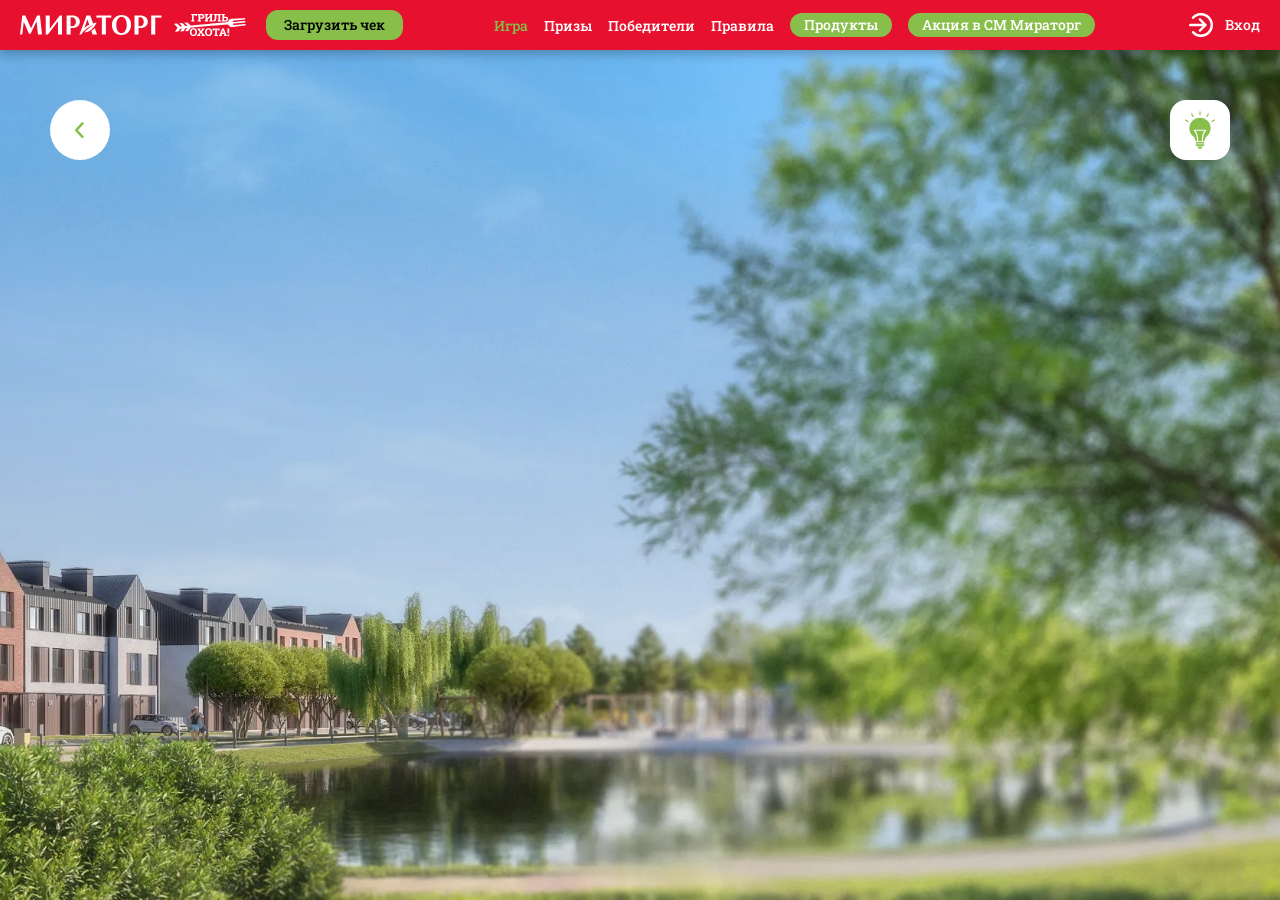
==== commit 2508cc58: "products logic" ====
--- a/game.html
+++ b/game.html
@@ -86,7 +86,7 @@
             <!--БЛОК ДЛЯ ВСТАВКИ ИГРЫ-->
             <div class="game">
               <div class="game-canvas" data-game-canvas>
-                <table class="game-matrix" data-game-matrix>
+                <!-- <table class="game-matrix" data-game-matrix>
                   <tr>
                     <td>*</td>
                     <td>*</td>
@@ -174,7 +174,7 @@
                   <li data-letter="о"><span>о</span></li>
                   <li data-letter="с"><span>с</span></li>
                   <li data-letters>носороги</li>
-                </ul>
+                </ul> -->
               </div>
             </div>
           </div>
--- a/assets/css/styles.min.css
+++ b/assets/css/styles.min.css
@@ -1 +1 @@
-:root{--font: 'roboto-slab', sans-serif;--montserrat: 'montserrat', sans-serif;--serif: 'robotoserif', sans-serif;--white: #ffffff;--grey: #eef2ec;--black: #000000;--yellow: #e9cc29;--green: #88bf4a;--red: #e7102e;--red-dark: #b10000;--red-light: #eb4561;--invalid: #ffe26b}:root{font-synthesis:none;text-rendering:optimizeLegibility;-webkit-font-smoothing:antialiased;-moz-osx-font-smoothing:grayscale;outline:none;-webkit-tap-highlight-color:rgba(0,0,0,0);-webkit-backface-visibility:hidden;backface-visibility:hidden}*,*:before,*:after{padding:0;margin:0;-webkit-box-sizing:border-box;box-sizing:border-box;-webkit-tap-highlight-color:rgba(0,0,0,0)}html,body,.body{font-family:var(--font);font-size:14px;font-weight:400;height:100%;z-index:0}.body{width:100%;position:relative;overflow-x:hidden;overflow-y:auto;-ms-scroll-chaining:none;overscroll-behavior:none;font-family:var(--font);color:var(--white);background:var(--red);-webkit-overflow-scrolling:touch}.body.body--profile{background:#eef2ec;color:var(--black)}.body.body--page{background:var(--white);color:var(--black)}img{display:block;-o-object-fit:cover;object-fit:cover;-webkit-user-select:none;-moz-user-select:none;-ms-user-select:none;user-select:none}h1,h2,h3,h4,h5,h6,b strong{color:inherit;font-family:var(--font);font-weight:700}a{color:inherit;text-decoration:none}ul,ol,menu{list-style:none}fieldset{border:none}button{position:relative;border:none;cursor:pointer;background:none;color:inherit}button:disabled{cursor:auto;pointer-events:none}.main{display:block;-webkit-box-flex:1;-ms-flex:1;flex:1;-webkit-box-pack:center;-ms-flex-pack:center;justify-content:center;-webkit-box-align:start;-ms-flex-align:start;align-items:flex-start;-ms-flex-line-pack:start;align-content:flex-start;position:relative;width:100%;height:auto}@media(max-width: 1279px)and (orientation: portrait),(max-width: 1023px){.main{min-height:calc(100svh - 430px)}}.container{display:block;position:relative;margin:0 auto;width:100%;max-width:1440px;padding:0px 20px;z-index:1}@media(max-width: 1439px){.container{max-width:1200px}}@media(max-width: 1279px){.container{max-width:1024px}}@media(max-width: 1023px){.container{max-width:768px}}.section{display:block;width:100%;position:relative;overflow:hidden;z-index:1}.section.full{min-height:100svh}.section.visible{overflow:visible}.preloader{display:-webkit-box;display:-ms-flexbox;display:flex;-webkit-box-pack:center;-ms-flex-pack:center;justify-content:center;-webkit-box-align:center;-ms-flex-align:center;align-items:center;-ms-flex-line-pack:center;align-content:center;position:fixed;overflow:hidden;width:100%;height:100%;left:0px;top:0px;z-index:200;background:var(--red);-webkit-transition:1s;transition:1s;opacity:1;visibility:visible;pointer-events:all}.preloader.hidden{pointer-events:none;opacity:0}.preloader.hidden span{-webkit-transform:scale(0);-ms-transform:scale(0);transform:scale(0)}.preloader span{width:30%;max-width:300px;height:170px;display:-webkit-inline-box;display:-ms-inline-flexbox;display:inline-flex;position:relative;-webkit-box-pack:center;-ms-flex-pack:center;justify-content:center;-webkit-box-align:center;-ms-flex-align:center;align-items:center;-ms-flex-line-pack:center;align-content:center;-webkit-transition:1s;transition:1s;-webkit-transform:scale(1);-ms-transform:scale(1);transform:scale(1);z-index:3}@media(max-width: 1023px){.preloader span{width:180px}}.preloader span img{position:absolute;width:100%;-webkit-animation:bounce 3s ease-out infinite;animation:bounce 3s ease-out infinite}@font-face{font-family:"roboto-slab";src:url("../fonts/robotoslab-regular.woff2") format("woff2"),url("../fonts/robotoslab-regular.woff") format("woff");font-weight:400;font-style:normal;font-display:swap}@font-face{font-family:"roboto-slab";src:url("../fonts/robotoslab-medium.woff2") format("woff2"),url("../fonts/robotoslab-medium.woff") format("woff");font-weight:500;font-style:normal;font-display:swap}@font-face{font-family:"roboto-slab";src:url("../fonts/robotoslab-bold.woff2") format("woff2"),url("../fonts/robotoslab-bold.woff") format("woff");font-weight:700;font-style:normal;font-display:swap}@font-face{font-family:"montserrat";src:url("../fonts/montserrat-regular.woff2") format("woff2"),url("../fonts/montserrat-regular.woff") format("woff");font-weight:400;font-style:normal;font-display:swap}@font-face{font-family:"robotoserif";src:url("../fonts/robotoserif-regular.woff2") format("woff2"),url("../fonts/robotoserif-regular.woff") format("woff");font-weight:400;font-style:normal;font-display:swap}.title{display:block;width:100%;margin:0 auto;line-height:1.1;text-align:center}.title.circles{display:-webkit-box;display:-ms-flexbox;display:flex;-webkit-box-pack:center;-ms-flex-pack:center;justify-content:center;-webkit-box-align:center;-ms-flex-align:center;align-items:center;width:100%;gap:20px}.title.circles:before,.title.circles:after{content:"";display:block;width:clamp(14px,1.1111vw,16px);height:clamp(14px,1.1111vw,16px);border-radius:16px;-ms-flex-negative:0;flex-shrink:0;background:var(--red)}.title.circles.green:before,.title.circles.green:after{background:var(--green)}.title.ta--l{text-align:left}.title.upper{text-transform:uppercase}.title.title--20{font-size:clamp(14px,1.3889vw,20px)}.title.title--26{font-size:clamp(26px,1.8056vw,26px)}.title.title--28{font-size:clamp(22px,1.9444vw,50px)}.title.title--40{font-size:clamp(26px,2.7778vw,40px)}.title.title--42{font-size:clamp(32px,2.9167vw,42px)}.title.title--46{font-size:clamp(40px,3.1944vw,82px)}.title.title--60{font-size:clamp(40px,4.1667vw,60px);text-transform:uppercase}.title.title--64{font-size:clamp(40px,4.4444vw,64px);text-transform:uppercase}.subtitle{font-size:clamp(20px,1.6667vw,24px);line-height:1.2;font-weight:400;text-align:center}:root{--input-font-family: var(--font);--input-font-size: 14px;--input-font-weight: 400;--input-text-transform: auto;--input-height: 36px;--input-padding: 0px 14px;--input-background: var(--white);--input-border: 2px solid var(--white);--input-border-radius: 5px;--input-color: var(--black);--input-placeholder-color: var(--black);--input-placeholder-opacity: 0.6;--invalid-border: 2px solid var(--yellow);--invalid-color: var(--invalid);--form-gap: 14px}@media(max-width: 1439px){:root{--input-height: 36px;--input-font-size: 14px;--input-border-radius: 5px}}.form{display:-webkit-box;display:-ms-flexbox;display:flex;position:relative;-ms-flex-wrap:wrap;flex-wrap:wrap;width:100%;margin-left:auto;margin-right:auto;gap:var(--form-gap)}.form fieldset{display:-webkit-box;display:-ms-flexbox;display:flex;position:relative;width:100%;-webkit-box-orient:vertical;-webkit-box-direction:normal;-ms-flex-direction:column;flex-direction:column;gap:14px}.label{display:block;width:100%;position:relative;color:inherit}.label .label__text{display:block;width:100%;padding:0px 4px;font-size:10px;font-family:var(--font);opacity:.5;font-weight:500;text-align:left;padding-bottom:5px}.label .placeholder{display:-webkit-box;display:-ms-flexbox;display:flex;position:absolute;width:0px;height:100%;left:18px;top:-2px}@media(max-width: 767px){.label .placeholder{top:0px}}.label .placeholder{-ms-flex-wrap:wrap;flex-wrap:wrap;-webkit-box-pack:start;-ms-flex-pack:start;justify-content:flex-start;-webkit-box-align:center;-ms-flex-align:center;align-items:center;-ms-flex-line-pack:center;align-content:center;color:var(--black);opacity:.6;-webkit-transform:scale(1) translate(0px, 0px);-ms-transform:scale(1) translate(0px, 0px);transform:scale(1) translate(0px, 0px);-webkit-transition:-webkit-transform .2s;transition:-webkit-transform .2s;transition:transform .2s;transition:transform .2s, -webkit-transform .2s;pointer-events:none;white-space:nowrap}.input{width:100%;height:var(--input-height);background:var(--input-background);border:var(--input-border);border-radius:var(--input-border-radius);font-family:var(--input-font-family);font-size:var(--input-font-size);font-weight:var(--input-font-weight);color:var(--input-color);padding:var(--input-padding);text-transform:var(--input-text-transform);outline:none;-webkit-appearance:none;-moz-appearance:none;appearance:none;-webkit-transition:.3s;transition:.3s;-webkit-box-shadow:none;box-shadow:none;resize:none}.input::-webkit-input-placeholder{opacity:.7;-webkit-transition:opacity .3s ease 0s;transition:opacity .3s ease 0s}.input::-moz-placeholder{opacity:.7;-moz-transition:opacity .3s ease 0s;transition:opacity .3s ease 0s}.input:-ms-input-placeholder{opacity:.7;-ms-transition:opacity .3s ease 0s;transition:opacity .3s ease 0s}.input::-ms-input-placeholder{opacity:.7;-ms-transition:opacity .3s ease 0s;transition:opacity .3s ease 0s}.input::placeholder{opacity:.7;-webkit-transition:opacity .3s ease 0s;transition:opacity .3s ease 0s}.input:focus::-webkit-input-placeholder{opacity:0}.input:focus::-moz-placeholder{opacity:0}.input:focus:-ms-input-placeholder{opacity:0}.input:focus::-ms-input-placeholder{opacity:0}.input:focus::placeholder{opacity:0}.input.input--textarea{height:100px}.input.invalid{border:var(--invalid-border);color:var(--red)}.input:not(:-moz-placeholder)+.placeholder{transform:scale(0.7) translate(0px, -18px)}.input:not(:-ms-input-placeholder)+.placeholder{-ms-transform:scale(0.7) translate(0px, -18px);transform:scale(0.7) translate(0px, -18px)}.input:focus+.placeholder,.input:not(:placeholder-shown)+.placeholder{-webkit-transform:scale(0.7) translate(0px, -18px);-ms-transform:scale(0.7) translate(0px, -18px);transform:scale(0.7) translate(0px, -18px)}.input:-webkit-autofill{-webkit-box-shadow:0 0 0px 1000px rgba(0,0,0,0) inset !important;box-shadow:0 0 0px 1000px rgba(0,0,0,0) inset !important;-webkit-text-fill-color:var(--input-color) !important;font-size:var(--input-font-size) !important;font-family:var(--input-font-family) !important;-webkit-transition:background-color 9999s ease-in-out 0s;transition:background-color 9999s ease-in-out 0s}.inputError{display:block;width:100%;height:0px;position:absolute;left:0px;text-align:left;overflow:hidden;-webkit-transition:.3s;transition:.3s;color:var(--invalid);font-size:14px;font-family:var(--font);z-index:20;pointer-events:none}.inputError span{display:inline-block;position:relative;padding:5px 14px;color:var(--black);font-weight:500;font-size:11px;background:var(--yellow);-webkit-box-shadow:0px 3px 10px rgba(0,0,0,.2);box-shadow:0px 3px 10px rgba(0,0,0,.2);top:0px;left:0px;margin-top:5px}.inputError span:before{content:"";width:8px;height:8px;background:var(--yellow);position:absolute;left:9px;top:-3px;-webkit-transform:scaleX(1.5) rotate(45deg);-ms-transform:scaleX(1.5) rotate(45deg);transform:scaleX(1.5) rotate(45deg)}.radio,.checkbox{display:none}.radio+.label__text,.checkbox+.label__text{display:-webkit-inline-box;display:-ms-inline-flexbox;display:inline-flex;-ms-flex-wrap:wrap;flex-wrap:wrap;-webkit-box-align:center;-ms-flex-align:center;align-items:center;-ms-flex-line-pack:center;align-content:center;position:relative;width:100%;min-height:26px;padding:0px;padding-left:40px;color:inherit;opacity:1;cursor:pointer;font-size:14px;line-height:1}.radio+.label__text span,.checkbox+.label__text span{display:inline;font-size:12px;line-height:1.2}.radio+.label__text span a,.checkbox+.label__text span a{display:inline;width:auto;margin:0;text-align:left;color:var(--yellow)}@media(hover: hover){.radio+.label__text span a:hover,.checkbox+.label__text span a:hover{text-decoration:underline}}.radio+.label__text:before,.checkbox+.label__text:before{content:"";display:block;position:absolute;left:0px;top:50%;-webkit-transform:translate(0%, -50%);-ms-transform:translate(0%, -50%);transform:translate(0%, -50%);width:26px;height:26px;border-radius:6px;border:2px solid var(--white);background:rgba(0,0,0,0);-webkit-transition:border .3s;transition:border .3s}.radio:checked+.label__text:before,.checkbox:checked+.label__text:before{background:var(--white) url("../img/svg/checkbox.svg") no-repeat center center;background-size:100% 100%}.radio.invalid+.label__text,.checkbox.invalid+.label__text{color:var(--invalid)}.radio.invalid+.label__text:before,.checkbox.invalid+.label__text:before{border:2px solid var(--invalid)}.choices{background:none;border-radius:5px;width:100%;height:36px !important;background:var(--white);font-family:var(--font);text-align:left;border:none;margin:0 auto;z-index:10}.choices.is-open{border-radius:5px 5px 0px 0px}.choices.is-open .choices__inner{border-radius:5px 5px 0px 0px}.choices[data-type*=select-one] .choices__input{padding:0;border-bottom:none;background-color:none;margin:0}.choices__inner{width:calc(100% - 40px);text-align:left;border:none;padding:0 !important;border-radius:0px 0px 5px 5px;font-size:14px;font-weight:500;color:var(--black);overflow:hidden}.choices__list{border:none !important;overflow:hidden;padding:0px;background:none}.choices__list.choices__list--single{background:none !important;padding:0px 14px !important}.choices__list.choices__list--single>.choices__item{margin:0;height:36px;padding:0px !important;font-size:14px;margin-top:0}.choices__list--dropdown{left:0px;width:100% !important;border-radius:0px 0px 5px 5px !important;border:none !important;border-top:none !important;font-size:14px !important;font-weight:500;text-align:left;background:var(--white) !important}.choices__list--dropdown.is-active{background:none}.choices__list--dropdown .choices__item{background:var(--white);opacity:1}.choices__list--dropdown .choices__item.is-highlighted{background:rgba(0,0,0,.1) !important}.choices__item{display:block;background:none;-webkit-box-shadow:none;box-shadow:none;font-size:14px !important;width:100%;margin:0 auto;padding:0 !important;color:var(--black)}.choices__item.choices__item--selectable{display:-webkit-box;display:-ms-flexbox;display:flex;-webkit-box-pack:start;-ms-flex-pack:start;justify-content:flex-start;-webkit-box-align:center;-ms-flex-align:center;align-items:center;-ms-flex-line-pack:center;align-content:center;height:36px;padding:0px 14px !important}.choices__item:before,.choices__item:after{content:none !important}.choices[data-type*=select-one]::after{width:24px;height:24px;border:none !important;margin:0 !important;top:50%;right:6px;background:url("../img/svg/select.svg") no-repeat center center;-webkit-transform:translate(0px, -50%) rotate(0deg);-ms-transform:translate(0px, -50%) rotate(0deg);transform:translate(0px, -50%) rotate(0deg);-webkit-transition:.3s;transition:.3s}.choices.is-open[data-type*=select-one]::after{-webkit-transform:translate(0px, -50%) rotate(180deg);-ms-transform:translate(0px, -50%) rotate(180deg);transform:translate(0px, -50%) rotate(180deg)}.buttons{display:-webkit-box;display:-ms-flexbox;display:flex;position:relative;width:100%;-webkit-box-orient:vertical;-webkit-box-direction:normal;-ms-flex-direction:column;flex-direction:column;gap:12px}.button{display:-webkit-box;display:-ms-flexbox;display:flex;height:53px;-webkit-box-pack:center;-ms-flex-pack:center;justify-content:center;-webkit-box-align:center;-ms-flex-align:center;align-items:center;-ms-flex-line-pack:center;align-content:center;position:relative;overflow:hidden;border-radius:12px;padding:0px 30px;background:var(--red);font-family:var(--font);font-weight:500}.button span{display:block;font-size:18px;line-height:1.2;-webkit-transition:color .5s ease-out 0s;transition:color .5s ease-out 0s}@media(max-width: 1439px){.button{height:50px}.button span{font-size:16px;line-height:1.4}}.button>*{z-index:1;pointer-events:none}.button:before,.button:after{content:"";display:block;position:absolute;left:0px;top:0px;width:100%;height:100%;background:var(--black);z-index:0;-webkit-transition:-webkit-transform .5s ease-out 0s;transition:-webkit-transform .5s ease-out 0s;transition:transform .5s ease-out 0s;transition:transform .5s ease-out 0s, -webkit-transform .5s ease-out 0s;border-radius:10px}.button:before{-webkit-transform:translate(-101%, 0%);-ms-transform:translate(-101%, 0%);transform:translate(-101%, 0%)}.button:after{-webkit-transform:translate(101%, 0%);-ms-transform:translate(101%, 0%);transform:translate(101%, 0%)}@media(hover: hover){.button:hover:before,.button:hover:after{-webkit-transform:translate(0%, 0%);-ms-transform:translate(0%, 0%);transform:translate(0%, 0%)}}.button.big{height:64px;padding:0px 40px}.button.big span{font-size:24px}.button.medium{height:34px;padding:0px 20px}.button.medium span{font-size:16px}@media(max-width: 1439px){.button.medium{height:30px;padding:0px 18px}.button.medium span{font-size:14px}}@media(max-width: 1279px){.button.medium{height:40px;padding:0px 32px}.button.medium span{font-size:20px}}.button.small{height:28px;border-radius:20px;padding:0px 14px}.button.small span{font-size:16px}@media(max-width: 1439px){.button.small{height:24px;padding:0px 14px}.button.small span{font-size:14px}}@media(max-width: 1279px){.button.small{height:34px;padding:0px 16px}.button.small span{font-size:20px}}.button.green{background:var(--green)}.button.white{background:var(--white);-webkit-box-shadow:0px 4px 10px rgba(0,0,0,.15);box-shadow:0px 4px 10px rgba(0,0,0,.15)}.button.white:before,.button.white:after{background:var(--black)}.button.white span{font-size:16px;color:var(--black)}@media(hover: hover){.button.white:hover span{color:var(--white)}}.button.green-white{background:var(--green)}.button.green-white:before,.button.green-white:after{background:var(--white)}.button.green-white span{color:var(--black)}.button.full{width:100%;padding:0px 10px}.burger{display:none}.header{position:sticky;display:-webkit-box;display:-ms-flexbox;display:flex;-webkit-box-pack:justify;-ms-flex-pack:justify;justify-content:space-between;-webkit-box-align:center;-ms-flex-align:center;align-items:center;-ms-flex-line-pack:center;align-content:center;top:0px;left:0px;z-index:20;width:100%;height:64px;margin-bottom:-64px;-ms-flex-negative:0;flex-shrink:0;background:var(--red);color:var(--white);-webkit-box-shadow:0px 4px 10px rgba(0,0,0,.25);box-shadow:0px 4px 10px rgba(0,0,0,.25);padding:0px 20px;gap:20px}@media(min-width: 1500px){.header{padding:0px 32px}}@media(max-width: 1439px){.header{height:50px;margin-bottom:-50px}}@media(max-width: 1279px){.header{margin-bottom:-40px}}@media(max-width: 1023px){.header{margin-bottom:0px}}.header__buttons{display:-webkit-box;display:-ms-flexbox;display:flex;position:relative;-webkit-box-align:center;-ms-flex-align:center;align-items:center;-ms-flex-line-pack:center;align-content:center;gap:12px}.header__buttons .logo-miratorg{width:185px}@media(max-width: 1439px){.header__buttons .logo-miratorg{width:142px}}.header__buttons .logo-grill{width:95px}@media(max-width: 1439px){.header__buttons .logo-grill{width:72px}}.header__buttons span{font-size:16px;line-height:1.1;font-family:var(--font);font-weight:500}@media(max-width: 1439px){.header__buttons span{font-size:14px}}.header__buttons img,.header__buttons svg{display:block}.navigation{display:-webkit-box;display:-ms-flexbox;display:flex;-webkit-box-align:center;-ms-flex-align:center;align-items:center;-webkit-box-pack:center;-ms-flex-pack:center;justify-content:center;z-index:2;-webkit-box-flex:1;-ms-flex:1;flex:1}@media(max-width: 560px){.header__auth .header__buttons span{display:none}}.menu{display:-webkit-inline-box;display:-ms-inline-flexbox;display:inline-flex;-webkit-box-flex:1;-ms-flex:1;flex:1;-ms-flex-wrap:wrap;flex-wrap:wrap;-webkit-box-pack:center;-ms-flex-pack:center;justify-content:center;-webkit-box-align:center;-ms-flex-align:center;align-items:center;-ms-flex-line-pack:center;align-content:center;gap:20px}@media(max-width: 1439px){.menu{gap:16px}}@media(min-width: 1500px){.menu{gap:26px}}.menu li .menu__link{font-size:16px;font-weight:500;line-height:1;-webkit-transition:color .3s;transition:color .3s;cursor:pointer}@media(max-width: 1439px){.menu li .menu__link{font-size:14px}}.menu li .menu__link.active{color:var(--green)}.menu li .menu__link:hover{color:var(--green)}.menu li:first-child{margin-right:auto}.menu li:last-child{margin-right:auto}@media(max-width: 1279px){.menu{gap:20px}.menu li .menu__link{font-size:16px}}@media(max-width: 1279px){.burger{display:-webkit-box;display:-ms-flexbox;display:flex;position:relative;right:10px;-webkit-box-pack:center;-ms-flex-pack:center;justify-content:center;-webkit-box-align:center;-ms-flex-align:center;align-items:center;-ms-flex-line-pack:center;align-content:center;width:20px;height:50px;background:var(--brown);font-size:0px;z-index:2;margin-left:auto;margin-right:-10px;-ms-flex-negative:0;flex-shrink:0}.burger span,.burger:before,.burger:after{position:absolute;height:3px;border-radius:1.5px;background:var(--white);-webkit-transition:.6s;transition:.6s;opacity:1;z-index:1}.burger:before{content:"";width:20px}.burger:after{content:"";width:20px}.burger span{width:20px;-webkit-transform:translate(0px, 0px);-ms-transform:translate(0px, 0px);transform:translate(0px, 0px)}.burger:before{-webkit-transform:translate(0px, -8px) rotate(0deg);-ms-transform:translate(0px, -8px) rotate(0deg);transform:translate(0px, -8px) rotate(0deg)}.burger:after{-webkit-transform:translate(0px, 8px) rotate(0deg);-ms-transform:translate(0px, 8px) rotate(0deg);transform:translate(0px, 8px) rotate(0deg)}.burger.open span{-webkit-transform:translate(10px, 0px);-ms-transform:translate(10px, 0px);transform:translate(10px, 0px);opacity:0}.burger.open:before{-webkit-transform:translate(0px, 0px) rotate(45deg);-ms-transform:translate(0px, 0px) rotate(45deg);transform:translate(0px, 0px) rotate(45deg)}.burger.open:after{-webkit-transform:translate(0px, 0px) rotate(-45deg);-ms-transform:translate(0px, 0px) rotate(-45deg);transform:translate(0px, 0px) rotate(-45deg)}.header__buttons{z-index:1}.header__buttons span{font-size:20px}.navigation{position:fixed;-webkit-box-align:start;-ms-flex-align:start;align-items:flex-start;width:100%;height:100vh;overflow-x:hidden;overflow-y:auto;scrollbar-width:none;-ms-overflow-style:none;top:0px;right:0px;background:var(--red);-webkit-transform:translate(0%, 0%);-ms-transform:translate(0%, 0%);transform:translate(0%, 0%);-webkit-transition:opacity .3s ease .3s;transition:opacity .3s ease .3s;opacity:0;pointer-events:none;padding:0px;z-index:0}.navigation::-webkit-scrollbar{width:0px;height:0px;display:none}.navigation .menu{-webkit-transition:opacity .3s ease 0s,-webkit-transform .3s ease 0s;transition:opacity .3s ease 0s,-webkit-transform .3s ease 0s;transition:transform .3s ease 0s,opacity .3s ease 0s;transition:transform .3s ease 0s,opacity .3s ease 0s,-webkit-transform .3s ease 0s;opacity:0;-webkit-transform:translate(0%, -20%);-ms-transform:translate(0%, -20%);transform:translate(0%, -20%)}.navigation.open{pointer-events:all;opacity:1;-webkit-transform:translate(0%, 0%);-ms-transform:translate(0%, 0%);transform:translate(0%, 0%);-webkit-transition:opacity .3s ease 0s;transition:opacity .3s ease 0s}.navigation.open .menu{-webkit-transition:opacity .5s ease 0s,-webkit-transform .5s ease 0s;transition:opacity .5s ease 0s,-webkit-transform .5s ease 0s;transition:transform .5s ease 0s,opacity .5s ease 0s;transition:transform .5s ease 0s,opacity .5s ease 0s,-webkit-transform .5s ease 0s;opacity:1;-webkit-transform:translate(0%, 0%);-ms-transform:translate(0%, 0%);transform:translate(0%, 0%)}.menu{padding:80px 30px 50px 30px;width:100%;max-width:768px;min-height:100svh;-ms-flex-wrap:nowrap;flex-wrap:nowrap;-webkit-box-orient:vertical;-webkit-box-direction:normal;-ms-flex-direction:column;flex-direction:column;-webkit-box-pack:start;-ms-flex-pack:start;justify-content:flex-start;-webkit-box-align:center;-ms-flex-align:center;align-items:center;-ms-flex-line-pack:center;align-content:center;gap:30px}}@media(max-width: 1279px)and (max-width: 767px){.menu{padding:60px 20px 40px 20px}}@media(max-width: 1279px){.menu li:first-child{margin-right:0;margin-top:auto}.menu li:last-child{margin-right:0;margin-bottom:auto}.menu li .menu__link{font-size:20px}}.stycky-button{display:-webkit-box;display:-ms-flexbox;display:flex;-webkit-box-orient:vertical;-webkit-box-direction:normal;-ms-flex-direction:column;flex-direction:column;-webkit-box-pack:center;-ms-flex-pack:center;justify-content:center;-webkit-box-align:center;-ms-flex-align:center;align-items:center;position:fixed;z-index:19;gap:8px;width:150px;height:150px;left:32px;bottom:32px;border-radius:150px;cursor:pointer;-webkit-transition:-webkit-transform .7s ease-in-out 0s;transition:-webkit-transform .7s ease-in-out 0s;transition:transform .7s ease-in-out 0s;transition:transform .7s ease-in-out 0s, -webkit-transform .7s ease-in-out 0s;-webkit-transform:translate(0px, 200px);-ms-transform:translate(0px, 200px);transform:translate(0px, 200px);background:rgba(188,5,31,.898);backdrop-filter:blur(5px);color:var(--white)}.stycky-button span{font-family:var(--font);font-weight:700;text-transform:uppercase;font-size:20px;line-height:1}.stycky-button:before,.stycky-button:after{content:"";display:block;position:relative;width:60px;height:10px;background:url("../img/svg/fork.svg") no-repeat center center/contain}.stycky-button:after{-webkit-transform:scaleX(-1);-ms-transform:scaleX(-1);transform:scaleX(-1)}.stycky-button.active{-webkit-transform:translate(0px, 0px);-ms-transform:translate(0px, 0px);transform:translate(0px, 0px)}.stycky-button.active.end{-webkit-transform:translate(0px, 200px);-ms-transform:translate(0px, 200px);transform:translate(0px, 200px)}@media(max-width: 1439px){.stycky-button{gap:2px;width:100px;height:100px;left:10px;bottom:10px}.stycky-button span{font-size:14px}.stycky-button:before,.stycky-button:after{width:40px}}@media(max-width: 1279px){.stycky-button{width:84px;height:84px}.stycky-button span{font-size:11px}.stycky-button:before,.stycky-button:after{width:34px}}.tabs{width:100%;display:block}.tabs-navigation{display:-webkit-box;display:-ms-flexbox;display:flex;position:relative;width:100%;-webkit-box-pack:stretch;-ms-flex-pack:stretch;justify-content:stretch;-webkit-box-align:center;-ms-flex-align:center;align-items:center;-ms-flex-line-pack:center;align-content:center;overflow:hidden;border-radius:24px 24px 0px 0px;background:var(--red-dark)}.tabs-navigation li{-webkit-box-flex:1;-ms-flex:1;flex:1}.tabs-navigation li:first-child{-webkit-box-flex:0;-ms-flex:none;flex:none;-ms-flex-negative:0;flex-shrink:0;width:36%}.tabs-navigation li button{display:-webkit-box;display:-ms-flexbox;display:flex;position:relative;width:100%;-ms-flex-wrap:wrap;flex-wrap:wrap;-webkit-box-pack:center;-ms-flex-pack:center;justify-content:center;-webkit-box-align:center;-ms-flex-align:center;align-items:center;-ms-flex-line-pack:center;align-content:center;min-height:66px;border-radius:24px 24px 0px 0px;background:rgba(0,0,0,0);-webkit-transition:.3s;transition:.3s;font-size:24px;font-weight:500;font-family:var(--font);text-transform:uppercase}@media(max-width: 767px){.tabs-navigation li button{min-height:56px;font-size:22px}}.tabs-navigation li button.active{background:var(--red);pointer-events:none}.tab{display:block;width:100%;position:relative;overflow:hidden;height:0px;opacity:0;-webkit-transition:.5s;transition:.5s}.tab.active{opacity:1}.swiper{width:100%}.arrow{display:block;position:absolute;width:60px;height:60px}@media(max-width: 1439px){.arrow{width:50px;height:50px}}@media(max-width: 1023px){.arrow{width:40px;height:40px}}.arrow{border-radius:60px;background:var(--green);overflow:hidden;cursor:pointer;-webkit-transition:.3s;transition:.3s;z-index:4}.arrow.swiper-button-disabled{opacity:0;pointer-events:none}.arrow[data-arrow-prev]{left:0px;top:50%;-webkit-transform:translate(-50%, -50%);-ms-transform:translate(-50%, -50%);transform:translate(-50%, -50%);background:var(--green) url("../img/svg/arrow-left.svg") no-repeat center center}.arrow[data-arrow-prev].red{background:var(--red) url("../img/svg/arrow-left.svg") no-repeat center center}.arrow[data-arrow-prev].white{background:var(--white) url("../img/svg/arrow-left-red.svg") no-repeat center center}@media(hover: hover){.arrow[data-arrow-prev]:hover{background:var(--black) url("../img/svg/arrow-left.svg") no-repeat center center}}.arrow[data-arrow-next]{right:0px;top:50%;-webkit-transform:translate(50%, -50%);-ms-transform:translate(50%, -50%);transform:translate(50%, -50%);background:var(--green) url("../img/svg/arrow-right.svg") no-repeat center center}.arrow[data-arrow-next].red{background:var(--red) url("../img/svg/arrow-right.svg") no-repeat center center}.arrow[data-arrow-next].white{background:var(--white) url("../img/svg/arrow-right-red.svg") no-repeat center center}@media(hover: hover){.arrow[data-arrow-next]:hover{background:var(--black) url("../img/svg/arrow-right.svg") no-repeat center center}}.swiper-pagination{display:-webkit-box;display:-ms-flexbox;display:flex;position:relative;width:364px !important;max-width:calc(100% - 40px);height:12px;margin-left:auto;margin-right:auto;margin-top:24px;-webkit-box-pack:center;-ms-flex-pack:center;justify-content:center;-webkit-box-align:center;-ms-flex-align:center;align-items:center;-ms-flex-line-pack:center;align-content:center;top:0px !important;left:0px !important;bottom:0px !important;-webkit-transform:translate(0%, 0%) !important;-ms-transform:translate(0%, 0%) !important;transform:translate(0%, 0%) !important;gap:2px;overflow:visible}@media(max-width: 767px){.swiper-pagination{margin-top:14px}}.swiper-pagination .swiper-pagination-bullet{-webkit-box-flex:1;-ms-flex:1;flex:1;width:auto !important;height:8px !important;border-radius:0px !important;background:hsla(0,0%,100%,.5);-webkit-transform:scale(1) translate(0px, 0px) !important;-ms-transform:scale(1) translate(0px, 0px) !important;transform:scale(1) translate(0px, 0px) !important;left:0px !important;margin:0 !important;opacity:1;-webkit-box-shadow:inset 0px 4px 4px rgba(0,0,0,0);box-shadow:inset 0px 4px 4px rgba(0,0,0,0);-webkit-transition:background .3s !important;transition:background .3s !important}.swiper-pagination .swiper-pagination-bullet:first-child{border-radius:20px 0px 0px 20px !important}.swiper-pagination .swiper-pagination-bullet:last-child{border-radius:0px 20px 20px 0px !important}.swiper-pagination .swiper-pagination-bullet.swiper-pagination-bullet-active{background:#fff}.swiper-pagination.big .swiper-pagination-bullet{width:52px !important}.swiper-pagination.big .swiper-pagination-bullet.swiper-pagination-bullet-active{background:#44caf6;-webkit-box-shadow:inset 4px 4px 10px #00eaff;box-shadow:inset 4px 4px 10px #00eaff}@media(max-width: 767px){.swiper-pagination.big .swiper-pagination-bullet{width:26px !important;height:6px !important;-webkit-box-shadow:inset 0px 2px 2px rgba(0,0,0,.25);box-shadow:inset 0px 2px 2px rgba(0,0,0,.25)}}.section--accordeon{background:var(--white);padding-bottom:60px;overflow:visible}@media(max-width: 1023px){.section--accordeon{padding-bottom:40px}}@media(max-width: 767px){.section--accordeon .container{padding:0px 10px}}.section--accordeon__header{position:relative;background:var(--green);padding:10px 20px;border-radius:80px;cursor:pointer;-webkit-user-select:none;-moz-user-select:none;-ms-user-select:none;user-select:none;outline:none;color:var(--white)}@media(max-width: 767px){.section--accordeon__header{display:-webkit-box;display:-ms-flexbox;display:flex;padding-right:60px;padding-left:24px;min-height:80px;-webkit-box-align:center;-ms-flex-align:center;align-items:center}.section--accordeon__header .title{margin-right:auto;-webkit-box-pack:start;-ms-flex-pack:start;justify-content:flex-start;font-size:30px;text-align:left}.section--accordeon__header .title:before,.section--accordeon__header .title:after{content:none}}.section--accordeon__body{color:var(--black)}[data-accordeon]{display:block;position:relative;width:100%}[data-accordeon] [data-accordeon-header]{cursor:pointer;-webkit-user-select:none;-moz-user-select:none;-ms-user-select:none;user-select:none;outline:none;position:relative}[data-accordeon] [data-accordeon-header]:before{content:"";position:absolute;right:20px;top:50%;width:42px;height:42px;border-radius:42px;background:var(--red) url("../img/svg/arrow-down.svg") no-repeat center center;background-size:24px 12px;-webkit-transform:translate(0%, -50%) rotate(0deg);-ms-transform:translate(0%, -50%) rotate(0deg);transform:translate(0%, -50%) rotate(0deg);-webkit-transition:-webkit-transform .5s ease 0s;transition:-webkit-transform .5s ease 0s;transition:transform .5s ease 0s;transition:transform .5s ease 0s, -webkit-transform .5s ease 0s}@media(max-width: 1279px){[data-accordeon] [data-accordeon-header]:before{right:14px}}@media(max-width: 767px){[data-accordeon] [data-accordeon-header]:before{right:10px}}[data-accordeon].active>[data-accordeon-header]:before{-webkit-transform:translate(0%, -50%) rotate(180deg);-ms-transform:translate(0%, -50%) rotate(180deg);transform:translate(0%, -50%) rotate(180deg)}[data-accordeon-body]{display:block;position:relative;overflow:hidden;width:100%;height:0px}.section--hero{display:-webkit-box;display:-ms-flexbox;display:flex;-webkit-box-orient:vertical;-webkit-box-direction:normal;-ms-flex-direction:column;flex-direction:column;height:auto;z-index:2;background:-webkit-gradient(linear, left top, left bottom, color-stop(80%, var(--red)), color-stop(81%, rgba(0, 0, 0, 0)));background:linear-gradient(var(--red) 80%, rgba(0, 0, 0, 0) 81%)}.section--hero .logo{width:26.8%;left:4.583333vw;top:6.5vw}@media(max-width: 1279px){.section--hero .logo{left:5%;top:70px}}@media(max-width: 1023px){.section--hero .logo{top:4.5vw}}@media(max-width: 600px){.section--hero .logo{left:6.4%;top:20px;width:54.4%}}@media(max-width: 500px){.section--hero .logo{left:20px}}.section--hero .house{left:6.5vw}@media(min-width: 1280px){.section--hero .house{top:-34px}}@media(max-width: 1279px){.section--hero .house{left:0vw;max-width:270px}}.section--hero .hero-content{-ms-flex-line-pack:center;align-content:center;-webkit-box-align:center;-ms-flex-align:center;align-items:center;margin-top:-40px;background:-webkit-gradient(linear, left top, left bottom, color-stop(30%, var(--red)), color-stop(31%, rgba(0, 0, 0, 0)));background:linear-gradient(180deg, var(--red) 30%, rgba(0, 0, 0, 0) 31%);color:var(--white)}@media(max-width: 1365px){.section--hero .hero-content{margin-top:-20px}}@media(max-width: 1023px){.section--hero .hero-content{margin-top:0px}}.section--hero .fsk{left:7vw}@media(max-width: 1279px){.section--hero .fsk{width:auto;left:0px;padding-right:100px;padding-left:30px;margin:0;margin-left:7vw}}@media(max-width: 1279px){.section--hero .house__image{left:0px;right:0px;max-width:110%}.section--hero .hero-products{width:390px}}@media(max-width: 1023px){.section--hero .hero-products{display:-webkit-box;display:-ms-flexbox;display:flex;width:280px;margin-bottom:20px;margin-right:auto;margin-top:-76px}.section--hero .house{width:360px;max-width:360px;height:240px}.section--hero .fsk{width:auto;left:100px;padding-right:46px;padding-left:46px;margin:0}}.hero-title{text-align:center;width:clamp(340px,26.25vw,672px)}.hero-title .title{width:100%;text-align:center}@media(max-width: 1023px){.hero-title{display:-webkit-box;display:-ms-flexbox;display:flex;width:auto;margin-bottom:10px}}.section--winn{padding:11.8vw 0px 110px 0px;background:url("../img/how-to-winn/bg.svg") no-repeat center center/cover;-webkit-mask-image:-webkit-gradient(linear, left top, left bottom, color-stop(0, #000)),url("../img/how-to-winn/mask-top.svg"),url("../img/how-to-winn/mask-bottom.svg");-webkit-mask-image:linear-gradient(#000 0 0),url("../img/how-to-winn/mask-top.svg"),url("../img/how-to-winn/mask-bottom.svg");mask-image:-webkit-gradient(linear, left top, left bottom, color-stop(0, #000)),url("../img/how-to-winn/mask-top.svg"),url("../img/how-to-winn/mask-bottom.svg");mask-image:linear-gradient(#000 0 0),url("../img/how-to-winn/mask-top.svg"),url("../img/how-to-winn/mask-bottom.svg");-webkit-mask-repeat:no-repeat,no-repeat,no-repeat;mask-repeat:no-repeat,no-repeat,no-repeat;-webkit-mask-size:100% calc(100% + 2px),100% 7.638888vw,100% 103px;mask-size:100% calc(100% + 2px),100% 7.638888vw,100% 103px;-webkit-mask-position:center,center top,center bottom;mask-position:center,center top,center bottom;-webkit-mask-composite:xor, xor;mask-composite:exclude,exclude;z-index:1;margin-top:-7.2vw;color:var(--white)}@media(max-width: 1439px){.section--winn{-webkit-mask-size:100% 100%,100% 7.638888vw,1440px 103px;mask-size:100% 100%,100% 7.638888vw,1440px 103px}}@media(max-width: 1279px){.section--winn{margin-top:-70px;padding:140px 0px 80px 0px}}@media(max-width: 1023px){.section--winn{margin-top:-50px;padding:100px 0px 80px 0px}}@media(max-width: 767px){.section--winn{margin-top:0px;padding:70px 0px 60px 0px;-webkit-mask-size:100% 100%,100% 24px,768px 102px;mask-size:100% 100%,100% 24px,768px 102px}.section--winn .title{-webkit-box-orient:vertical;-webkit-box-direction:normal;-ms-flex-direction:column;flex-direction:column}.section--winn .title:after{content:none}.section--winn .title:before{width:90px;height:20px;background:url("../img/svg/fork.svg") no-repeat center center/contain}}.how-to-winn{display:-webkit-box;display:-ms-flexbox;display:flex;position:relative;width:100%;margin-top:74px;-ms-flex-wrap:wrap;flex-wrap:wrap;-webkit-box-pack:start;-ms-flex-pack:start;justify-content:flex-start}.how-to-winn .swiper-slide{display:-webkit-box;display:-ms-flexbox;display:flex;position:relative;width:25%;-webkit-box-orient:vertical;-webkit-box-direction:normal;-ms-flex-direction:column;flex-direction:column;-webkit-box-pack:start;-ms-flex-pack:start;justify-content:flex-start;-webkit-box-align:center;-ms-flex-align:center;align-items:center;-ms-flex-line-pack:center;align-content:center;gap:16px;text-align:center}.how-to-winn .swiper-slide>*{z-index:1}.how-to-winn .swiper-slide img{position:relative;width:100%;max-width:242px;z-index:0}.how-to-winn .swiper-slide:nth-child(2) img{-webkit-transform:translate(0%, 30%);-ms-transform:translate(0%, 30%);transform:translate(0%, 30%)}.how-to-winn .swiper-slide h3{font-size:24px}.how-to-winn .swiper-slide .button{margin-top:10px}.how-to-winn .swiper-slide:before{content:"";position:absolute;width:90px;height:20px;left:100%;top:32%;-webkit-transform:translate(-50%, 0%);-ms-transform:translate(-50%, 0%);transform:translate(-50%, 0%);background:url("../img/svg/fork.svg") no-repeat center center/contain}.how-to-winn .swiper-slide:last-child:before{content:none}.how-to-winn .swiper-slide:nth-child(3):before{-webkit-transform:translate(-60%, 0%);-ms-transform:translate(-60%, 0%);transform:translate(-60%, 0%)}@media(max-width: 1439px){.how-to-winn{margin-top:60px}.how-to-winn .swiper-slide{gap:16px}.how-to-winn .swiper-slide img{max-width:200px}.how-to-winn .swiper-slide h3{font-size:20px}.how-to-winn .swiper-slide:before{width:80px;height:14px}}@media(max-width: 1279px){.how-to-winn{width:80%;margin:0 auto;margin-top:50px;padding:0px 20px}.how-to-winn .swiper{overflow:visible}.how-to-winn .swiper-slide{opacity:0;pointer-events:none;-webkit-transition:opacity .5s;transition:opacity .5s}.how-to-winn .swiper-slide img{max-width:242px}.how-to-winn .swiper-slide h3{font-size:24px}.how-to-winn .swiper-slide:before{-webkit-transition:opacity .5s;transition:opacity .5s;opacity:0}.how-to-winn .swiper-slide.swiper-slide-active,.how-to-winn .swiper-slide.swiper-slide-active+.swiper-slide{opacity:1;pointer-events:all}.how-to-winn .swiper-slide.swiper-slide-active:before{opacity:1}}@media(max-width: 1023px){.how-to-winn{width:calc(100% - 30px)}}@media(max-width: 767px){.how-to-winn{width:94%;max-width:350px;margin-top:30px}.how-to-winn .arrow{top:35%}.how-to-winn .swiper-slide:before{content:none}.how-to-winn .swiper-slide.swiper-slide-active+.swiper-slide{opacity:0;pointer-events:none}}.section--prizes{padding:150px 0px;margin-top:-110px;margin-bottom:-110px;z-index:0;scroll-margin-top:-86px;background:var(--white);color:var(--white)}.section--prizes.arrows-exchange{background:none}.prizes{display:block;position:relative;overflow:hidden;width:100%;border-radius:60px;padding:50px;background:var(--red) url("../img/prizes/bg.svg") no-repeat center center/cover}.prizes .swiper{overflow:visible}.prizes-navigation{display:-webkit-box;display:-ms-flexbox;display:flex;position:relative;width:100%;-ms-flex-wrap:wrap;flex-wrap:wrap;-webkit-box-pack:center;-ms-flex-pack:center;justify-content:center;-webkit-box-align:center;-ms-flex-align:center;align-items:center;-ms-flex-line-pack:center;align-content:center;margin:40px 0px 24px 0px;gap:2px}.prizes-navigation li{-webkit-box-flex:1;-ms-flex:1;flex:1}.prizes-navigation li button{display:-webkit-box;display:-ms-flexbox;display:flex;width:100%;height:50px;-webkit-box-pack:center;-ms-flex-pack:center;justify-content:center;-webkit-box-align:center;-ms-flex-align:center;align-items:center;-ms-flex-line-pack:center;align-content:center;text-align:center;font-size:16px;line-height:1.2;font-family:var(--font);background-color:var(--white);font-weight:500;color:var(--black);-webkit-transition:background-color .3s,color .3s;transition:background-color .3s,color .3s}.prizes-navigation li button.active{color:var(--white);background-color:var(--green)}.prizes-navigation li:first-child button{border-radius:25px 0px 0px 25px}.prizes-navigation li:last-child button{border-radius:0px 25px 25px 0px}.prize-tab{min-height:600px;border-radius:50px;-webkit-transition:opacity .5s;transition:opacity .5s;pointer-events:none;opacity:0}.prize-tab.swiper-slide-active{pointer-events:all;opacity:1}.main-prize{display:-webkit-box;display:-ms-flexbox;display:flex;position:relative;-webkit-box-orient:horizontal;-webkit-box-direction:normal;-ms-flex-direction:row;flex-direction:row;-webkit-box-pack:start;-ms-flex-pack:start;justify-content:flex-start;overflow:hidden;background:var(--red-light);min-height:600px;border-radius:50px}.main-prize.intro{-webkit-box-orient:vertical;-webkit-box-direction:normal;-ms-flex-direction:column;flex-direction:column;-webkit-box-pack:center;-ms-flex-pack:center;justify-content:center;-webkit-box-align:center;-ms-flex-align:center;align-items:center;-ms-flex-line-pack:center;align-content:center;gap:34px;background:var(--red-light) url("../img/prizes/main-prize.webp") no-repeat center center/contain;padding:30px;padding-top:40px}.main-prize.intro .title--20{margin-top:auto}.main-prize__image{position:relative;overflow:hidden;width:800px;border-radius:50px;-ms-flex-negative:0;flex-shrink:0}.main-prize__image img{position:relative;z-index:1;max-width:100%}.main-prize__image:after{content:"";position:absolute;width:200px;height:65px;right:28px;bottom:20px;background:url("../img/svg/fsk.svg") no-repeat center center/contain;z-index:2}.main-prize__text{-webkit-box-flex:1;-ms-flex:1;flex:1;display:-webkit-box;display:-ms-flexbox;display:flex;-webkit-box-orient:vertical;-webkit-box-direction:normal;-ms-flex-direction:column;flex-direction:column;gap:14px;padding:50px 52px;-ms-flex-line-pack:start;align-content:flex-start}.main-prize__text a{-webkit-transition:color .3s,border-bottom .3s;transition:color .3s,border-bottom .3s;border-bottom:1px solid var(--white)}@media(hover: hover){.main-prize__text a:hover{color:var(--green);border-bottom:1px solid var(--green)}}.main-prize__text .title{text-align:left}.main-prize__text .fskfamilyru{margin-top:auto;margin-left:auto;font-weight:500;font-size:14px;line-height:1.2}.main-prize__text p{font-family:var(--serif);font-size:16px;line-height:1.4;font-weight:400}.main-prize__text p .under{text-decoration:underline}.main-prize__text strong{font-size:24px;line-height:1.4;font-weight:500}.main-prize__text strong .under{text-decoration:underline}.garant-prizes{width:100%;position:relative;overflow:hidden;width:100%;height:600px;border-radius:50px;padding:40px 20px;background:var(--green) url("../img/prizes/garant-bg.svg") no-repeat center center/cover}.garant-prizes h3{font-weight:500;font-size:22px;display:block;width:100%;text-align:center}.garant-prizes ul{display:-webkit-box;display:-ms-flexbox;display:flex;position:relative;width:100%;-ms-flex-wrap:wrap;flex-wrap:wrap;-webkit-box-pack:space-evenly;-ms-flex-pack:space-evenly;justify-content:space-evenly;-webkit-box-align:start;-ms-flex-align:start;align-items:flex-start;-ms-flex-line-pack:start;align-content:flex-start;margin-top:60px}.garant-prizes ul li p{margin-top:24px;text-align:center;font-size:20px;font-weight:700}.month-prizes{width:100%;position:relative;overflow:hidden;width:100%;height:600px;border-radius:50px;padding:40px 20px 22px 20px;background:var(--red-light) url("../img/prizes/month-bg.svg") no-repeat center center/cover}.month-prizes h3{font-weight:500;font-size:22px;display:block;width:100%;text-align:center}.month-prizes ul{display:-webkit-box;display:-ms-flexbox;display:flex;position:relative;width:100%;-ms-flex-wrap:wrap;flex-wrap:wrap;-webkit-box-pack:space-evenly;-ms-flex-pack:space-evenly;justify-content:space-evenly;-webkit-box-align:start;-ms-flex-align:start;align-items:flex-start;-ms-flex-line-pack:start;align-content:flex-start;margin-top:30px}.month-prizes ul li p{display:block;min-height:52px;text-align:center;font-size:20px;font-weight:700;margin-bottom:20px;margin-top:-10px}.month-prizes .image{position:relative;max-width:355px}.month-prizes .image img{max-width:100%}.arrows-sum{display:-webkit-box;display:-ms-flexbox;display:flex;-webkit-box-pack:center;-ms-flex-pack:center;justify-content:center;-webkit-box-align:center;-ms-flex-align:center;align-items:center;-ms-flex-line-pack:center;align-content:center;position:absolute;width:80px;height:80px;right:0px;top:0px;background:url("../img/svg/cloud-green.svg") no-repeat center center/cover;font-weight:500;font-size:14px;line-height:1;-webkit-transform:rotate(-8deg);-ms-transform:rotate(-8deg);transform:rotate(-8deg);color:var(--white);z-index:4}.arrows-sum.red{background:url("../img/svg/cloud-red.svg") no-repeat center center/cover}.arrows-count{display:-webkit-box;display:-ms-flexbox;display:flex;position:relative;width:calc(100% - 84px);max-width:240px;-ms-flex-wrap:wrap;flex-wrap:wrap;-webkit-box-pack:justify;-ms-flex-pack:justify;justify-content:space-between;-webkit-box-align:center;-ms-flex-align:center;align-items:center;-ms-flex-line-pack:center;align-content:center;gap:4px;margin:0 auto}.arrows-count .arrows-count__bar{position:relative;width:100%;height:6px;margin:8px 0px;background:var(--grey);border-radius:6px}.arrows-count .arrows-count__bar:before{content:"";position:absolute;width:42px;height:22px;right:calc(100% - 3px);top:calc(50% - 11px);background:url("../img/svg/fork-left.svg") no-repeat center center/contain}.arrows-count .arrows-count__bar .arrows-count__range{position:relative;height:100%;background:var(--green);border-radius:6px}.arrows-count .arrows-count__bar .arrows-count__range:after{content:"";position:absolute;width:42px;height:22px;left:calc(100% - 3px);top:calc(50% - 11px);background:url("../img/svg/fork-right.svg") no-repeat center center/contain}.arrows-count span{font-size:12px;line-height:1.2}.arrows-count span:last-child{opacity:.5}.prize-slider{width:100%;min-height:600px;border-radius:50px;background:var(--red-light);color:var(--white);padding:40px 0px 28px 0px}.prize-slider.green{background:var(--green)}.prize-slider>h3{text-align:center;font-size:22px;line-height:1.4;font-weight:500}.prize-slider .arrows-sum{right:-24px;top:-16px}.prize-slider .button{height:46px;color:Var(--white);border-radius:18px}.prize-slider .swiper{margin-top:32px;padding:0px 70px;overflow:hidden}.prize-slider .prize-slide{background:var(--white);padding:30px;border-radius:40px;color:var(--black);-webkit-transition:opacity .5s;transition:opacity .5s;opacity:0;pointer-events:none;margin-top:16px}.prize-slider .prize-slide.swiper-slide-active,.prize-slider .prize-slide.swiper-slide-active+.swiper-slide,.prize-slider .prize-slide.swiper-slide-active+.swiper-slide+.swiper-slide{opacity:1;pointer-events:all}.prize-slider .image{position:relative;width:240px;height:240px;margin:0 auto}.prize-slider .image img{max-width:100%;max-height:100%}.prize-slider .prize-name{display:block;min-height:50px;text-align:center;font-size:20px;line-height:1.24;font-weight:500}.prize-slider .prize-slide__footer{margin-top:12px}@media(max-width: 1439px){.section--prizes{scroll-margin-top:-110px}.prizes{padding:50px 40px 40px 40px}.prizes-navigation{margin:32px 0px 24px 0px}.prizes-navigation li button{height:45px;font-size:14px}.prize-tab{min-height:60px;border-radius:40px}.main-prize{min-height:495px;border-radius:50px}.main-prize.intro{gap:30px;padding:32px 20px 26px 20px;padding-top:32px}.main-prize.intro .title--20{font-size:14px}.main-prize.intro>img{width:150px}.main-prize__image{width:61%;height:auto}.main-prize__image img{width:100%;height:100%}.main-prize__image:after{width:120px;height:40px;right:30px;bottom:30px}.main-prize__text{gap:14px;padding:40px 40px 30px 40px}.main-prize__text .title{font-size:32px}.main-prize__text .fskfamilyru{font-size:14px}.main-prize__text p{font-size:14px}.main-prize__text strong{font-size:16px}.garant-prizes{height:495px;padding:40px 20px}.garant-prizes h3{font-size:20px}.garant-prizes ul{margin-top:30px}.garant-prizes ul li>img{width:300px}.garant-prizes ul li p{margin-top:20px;font-size:18px}.month-prizes{height:495px;padding:40px 20px}.month-prizes h3{font-size:20px}.month-prizes ul{margin-top:30px}.month-prizes ul li p{min-height:48px;font-size:18px;margin-bottom:20px;margin-top:0px}.month-prizes .image{max-width:250px}.arrows-sum{width:70px;height:70px;font-size:12px}.arrows-count{width:calc(100% - 70px);max-width:240px}.prize-slider{min-height:495px;border-radius:50px;padding:30px 0px 24px 0px}.prize-slider>h3{font-size:20px}.prize-slider .arrows-sum{right:-20px;top:-16px}.prize-slider .button{height:46px}.prize-slider .swiper{margin-top:20px;padding:0px 40px}.prize-slider .prize-slide{padding:20px;border-radius:30px}.prize-slider .image{width:200px;height:200px}.prize-slider .prize-name{min-height:40px;font-size:16px}.prize-slider .prize-slide__footer{margin-top:12px}}@media(max-width: 1279px){.prizes{padding:42px 30px 30px 30px;border-radius:50px}.prizes-navigation{margin:20px 0px}.prizes-navigation li button{padding:5px 10px;line-height:1.1}.prize-tab{border-radius:30px}.main-prize{min-height:424px;border-radius:30px}.main-prize.intro{gap:20px;padding:30px 20px 20px 20px}.main-prize.intro>img{width:140px}.main-prize__image{border-radius:30px}.main-prize__text{gap:14px;padding:30px 30px 30px 40px}.main-prize__text .fskfamilyru{font-size:12px}.main-prize__text p{font-size:12px}.main-prize__text strong{font-size:14px}.garant-prizes{height:424px;padding:30px 20px;border-radius:30px}.garant-prizes ul{margin-top:20px}.garant-prizes ul li>img{width:270px}.month-prizes{height:424px;padding:30px 20px}.month-prizes ul{margin-top:20px}.month-prizes ul li{min-width:260px}.month-prizes ul li p{margin-bottom:10px}.month-prizes .image{max-width:200px;margin:0 auto}.prize-slider{min-height:424px;border-radius:30px;padding:20px 0px}.prize-slider .swiper-pagination{display:none}.prize-slider>h3{font-size:20px}.prize-slider .arrows-sum{right:-20px;top:-16px}.prize-slider .button{height:46px}.prize-slider .swiper{max-width:720px;overflow:visible;margin-top:20px;padding:0px 40px}.prize-slider .prize-slide.swiper-slide-active+.swiper-slide+.swiper-slide{opacity:0;pointer-events:none}.prize-slider .prize-slide{padding:20px;border-radius:30px}.prize-slider .prize-name{min-height:40px;font-size:16px}.prize-slider .image{width:170px;height:170px}.prize-slider .prize-slide__footer{margin-top:12px}}@media(max-width: 1023px){.prizes{padding:34px 10px 10px 10px;border-radius:30px}.prizes .arrow[data-arrow-prev]{left:50%;top:auto;bottom:20px;-webkit-transform:translate(-120%, 0%);-ms-transform:translate(-120%, 0%);transform:translate(-120%, 0%)}.prizes .arrow[data-arrow-next]{right:50%;top:auto;bottom:20px;-webkit-transform:translate(120%, 0%);-ms-transform:translate(120%, 0%);transform:translate(120%, 0%)}.prizes-navigation{margin:20px auto 30px auto;-ms-flex-wrap:wrap;flex-wrap:wrap;gap:4px;max-width:600px}.prizes-navigation li{-webkit-box-flex:0;-ms-flex:none;flex:none}.prizes-navigation li button{height:34px;font-size:14px;padding:5px 16px;border-radius:30px;text-wrap:nowrap}.prizes-navigation li button:first-child,.prizes-navigation li button:last-child{border-radius:30px}.prize-tab{border-radius:30px}.main-prize{min-height:585px;border-radius:30px;padding-bottom:80px;-webkit-box-orient:vertical;-webkit-box-direction:normal;-ms-flex-direction:column;flex-direction:column}.main-prize.intro{gap:20px;padding:32px 20px 80px 20px;padding-top:32px}.main-prize.intro .title--20{font-size:16px;max-width:230px;line-height:1.4}.main-prize.intro>img{width:150px}.main-prize__image{width:100%;width:300px;position:absolute;left:50%;-webkit-transform:translate(-50%, 0%);-ms-transform:translate(-50%, 0%);transform:translate(-50%, 0%);top:80px;height:auto;overflow:visible;border-radius:50px}.main-prize__image img{width:100%;height:100%;border-radius:50px}.main-prize__image:after{width:120px;height:40px;right:50%;margin-right:-60px;bottom:-20px}.main-prize__text{gap:14px;padding:30px 20px 0px 20px}.main-prize__text .title{font-size:32px;margin-bottom:260px;text-align:center}.main-prize__text .fskfamilyru{display:none}.main-prize__text p{font-size:14px;text-align:center;max-width:400px;margin:0 auto}.main-prize__text.small--inMobil p{max-width:572px;font-size:12px}.main-prize__text.small--inMobil p br{display:none}.main-prize__text strong{font-size:16px;text-align:center}.garant-prizes{height:auto;padding:30px 20px}.garant-prizes ul{margin-top:30px;gap:30px}.garant-prizes ul li>img{width:250px}.garant-prizes ul li p{margin-top:20px;font-size:18px}.month-prizes{height:auto;padding:30px 20px;border-radius:30px}.month-prizes h3{font-size:20px;max-width:500px;margin:0 auto}.month-prizes ul{margin-top:20px;gap:30px}.month-prizes ul li p{min-height:48px;font-size:18px;margin-bottom:20px}.month-prizes .image{max-width:250px}.prize-slider{min-height:20px;border-radius:30px;padding:30px 20px 80px 20px}.prize-slider>h3{font-size:20px;max-width:500px;margin:0 auto}.prize-slider .button{height:46px}.prize-slider .swiper{margin-top:20px;padding:0px 20px}.prize-slider .prize-slide{padding:20px;border-radius:30px}}@media(max-width: 767px){.section--prizes .container{padding:0px;max-width:450px}.prize-slider .swiper{max-width:300px;padding:0px}.prize-slider .swiper .swiper-slide-active+.swiper-slide{opacity:0;pointer-events:none}.prize-slider .image{width:240px;height:240px}.prize-slider .prize-name{min-height:50px;font-size:20px}.main-prize{min-height:430px}.main-prize__image{width:314px}.main-prize__text .title{margin-bottom:270px}.main-prize__text p{max-width:100%;font-size:14px;text-align:left;margin:0}.main-prize__text.small--inMobil p{max-width:100%;font-size:14px}}.section--words{color:var(--white)}.words-headlines{background:url("../img/bg.webp") no-repeat center bottom/cover;padding-bottom:184px;padding-top:94px;-webkit-mask-image:-webkit-gradient(linear, left top, left bottom, color-stop(0, #000)),url("../img/words/mask-top.svg"),url("../img/words/mask-bottom.svg");-webkit-mask-image:linear-gradient(#000 0 0),url("../img/words/mask-top.svg"),url("../img/words/mask-bottom.svg");mask-image:-webkit-gradient(linear, left top, left bottom, color-stop(0, #000)),url("../img/words/mask-top.svg"),url("../img/words/mask-bottom.svg");mask-image:linear-gradient(#000 0 0),url("../img/words/mask-top.svg"),url("../img/words/mask-bottom.svg");-webkit-mask-repeat:no-repeat,no-repeat,no-repeat;mask-repeat:no-repeat,no-repeat,no-repeat;-webkit-mask-size:100% calc(100% + 2px),100% 121px,100% 112px;mask-size:100% calc(100% + 2px),100% 121px,100% 112px;-webkit-mask-position:center,center top,center calc(100% + 1px);mask-position:center,center top,center calc(100% + 1px);-webkit-mask-composite:xor, xor;mask-composite:exclude,exclude}.words-headlines .container{display:-webkit-box;display:-ms-flexbox;display:flex;position:relative;width:100%;-webkit-box-orient:vertical;-webkit-box-direction:normal;-ms-flex-direction:column;flex-direction:column;-webkit-box-pack:start;-ms-flex-pack:start;justify-content:flex-start;-webkit-box-align:center;-ms-flex-align:center;align-items:center;-ms-flex-line-pack:center;align-content:center;gap:30px}.words-headlines .container .image{display:block;position:relative;width:280px;height:280px;border-radius:280px;overflow:hidden;-webkit-box-shadow:0px 16px 20px rgba(0,67,41,.251);box-shadow:0px 16px 20px rgba(0,67,41,.251)}.words-headlines .container .image img{width:100%}.words-banner{display:-webkit-box;display:-ms-flexbox;display:flex;position:relative;-webkit-box-orient:vertical;-webkit-box-direction:normal;-ms-flex-direction:column;flex-direction:column;-webkit-box-pack:center;-ms-flex-pack:center;justify-content:center;-webkit-box-align:center;-ms-flex-align:center;align-items:center;-ms-flex-line-pack:center;align-content:center;gap:50px;width:calc(100% - 40px);max-width:1400px;background:var(--red) url("../img/words/banner-bg.webp") no-repeat center center/cover;margin:0 auto;margin-top:-120px;padding:60px;border-radius:50px}@media(max-width: 1439px){.words-headlines{-webkit-mask-size:100% calc(100% + 2px),1440px 121px,1440px 112px;mask-size:100% calc(100% + 2px),1440px 121px,1440px 112px}.words-headlines .container{gap:30px}.words-headlines .container .image{width:200px;height:200px}.words-banner{gap:40px;max-width:1160px;padding:50px}}@media(max-width: 1279px){.words-headlines{padding-top:80px}.words-headlines .container{gap:30px}.words-headlines .container .image{margin-top:10px}.words-banner{max-width:984px}}@media(max-width: 1023px){.words-banner{max-width:728px}}@media(max-width: 767px){.words-headlines{padding-top:50px;padding-bottom:220px;-webkit-mask-size:100% calc(100% + 2px),1024px 121px,1024px 112px;mask-size:100% calc(100% + 2px),1024px 121px,1024px 112px}.words-headlines .container .image{width:280px;height:280px}.words-headlines .container .title{max-width:200px}.words-banner{gap:40px;background:var(--red);margin-top:-170px;padding:24px;border-radius:30px}.words-banner .title{display:block;position:relative;font-size:28px}.words-banner .title:before{content:"";display:block;margin:20px auto 40px auto;-ms-flex-negative:0;flex-shrink:0;width:136px;height:20px;background:url("../img/svg/fork.svg") no-repeat center center/contain;-webkit-transform:rotate(-5deg);-ms-transform:rotate(-5deg);transform:rotate(-5deg)}.words-banner .button{width:100%}}#markets{padding-top:80px}@media(max-width: 1439px){#markets{padding-top:60px}}.markets{display:-webkit-box;display:-ms-flexbox;display:flex;position:relative;overflow:hidden;width:100%;-webkit-box-orient:vertical;-webkit-box-direction:normal;-ms-flex-direction:column;flex-direction:column;-webkit-box-pack:center;-ms-flex-pack:center;justify-content:center;-webkit-box-align:center;-ms-flex-align:center;align-items:center;-ms-flex-line-pack:center;align-content:center;gap:35px;border-radius:50px;padding:74px 30px;margin-top:30px;color:var(--white);background:var(--green) url("../img/markets/bg.svg") no-repeat center center/cover}@media(max-width: 767px){.markets{padding:56px 0px;border-radius:30px}}.markets-list{display:-webkit-box;display:-ms-flexbox;display:flex;width:100%;position:relative;-ms-flex-wrap:wrap;flex-wrap:wrap;-webkit-box-pack:center;-ms-flex-pack:center;justify-content:center;-webkit-box-align:center;-ms-flex-align:center;align-items:center;-ms-flex-line-pack:center;align-content:center;gap:30px}.markets-list li{display:-webkit-box;display:-ms-flexbox;display:flex;position:relative;width:240px;height:180px;-webkit-box-pack:center;-ms-flex-pack:center;justify-content:center;-webkit-box-align:center;-ms-flex-align:center;align-items:center;-ms-flex-line-pack:center;align-content:center;background:var(--white);border-radius:30px}.markets-list li img{max-width:100%;max-height:100%}@media(max-width: 1439px){.markets-list{gap:20px}.markets-list li{width:200px;height:140px}}@media(max-width: 1279px){.section--markets{padding:60px 0px}.markets{gap:30px}.markets-list{gap:10px}.markets-list li{width:170px;height:120px}}@media(max-width: 1023px){.section--markets{padding:40px 0px}.markets{padding:50px 10px;gap:20px}.markets-list{gap:10px}.markets-list li{border-radius:14px;width:150px;height:100px}}@media(max-width: 767px){#markets{padding-top:40px}.markets{margin-top:20px;padding:30px 0px 24px 0px}.markets-list{gap:6px}.markets-list li{width:104px;height:80px}}@media(min-width: 768px){.markets .title{margin-bottom:30px}.markets .subtitle{margin-top:30px}}#winners{z-index:2;scroll-margin-top:86px}.winners{display:-webkit-box;display:-ms-flexbox;display:flex;position:relative;width:100%;max-width:1164px;margin:0 auto;-webkit-box-orient:vertical;-webkit-box-direction:normal;-ms-flex-direction:column;flex-direction:column;-webkit-box-pack:center;-ms-flex-pack:center;justify-content:center;-webkit-box-align:center;-ms-flex-align:center;align-items:center;-ms-flex-line-pack:center;align-content:center;gap:40px;padding-top:30px}.winners-filters{display:-webkit-box;display:-ms-flexbox;display:flex;position:relative;width:100%;-ms-flex-wrap:wrap;flex-wrap:wrap;-webkit-box-pack:justify;-ms-flex-pack:justify;justify-content:space-between;-webkit-box-align:center;-ms-flex-align:center;align-items:center;-ms-flex-line-pack:center;align-content:center;gap:12px}.winners-filters .choices{background:none;border-radius:22px;width:100%;min-width:220px;height:44px !important;background:#eef2ec !important;margin:0;z-index:10;font-weight:400}.winners-filters .choices.is-open{border-radius:22px 22px 0px 0px !important}.winners-filters .choices.is-open .choices__inner{border-radius:22px 22px 0px 0px !important}.winners-filters .choices__inner{font-weight:400}.winners-filters .choices[data-type*=select-one]::after{right:12px;background:#eef2ec url("../img/svg/select-red.svg") no-repeat center center}.winners-filters .choices__list.choices__list--single{background:#eef2ec !important;padding:0px 0px 0px 16px !important}.winners-filters .choices__list.choices__list--single>.choices__item{height:44px;text-wrap:nowrap}.winners-filters .choices__list--dropdown{left:0px;width:100% !important;border-radius:0px 0px 22px 22px !important;font-weight:400 !important;background:#eef2ec !important}.winners-filters .choices__list--dropdown .choices__item{background:#eef2ec;opacity:1}.winners-filters .choices__list--dropdown .choices__item.is-highlighted{background:rgba(0,0,0,.1) !important}.winners-filters .form{margin:0;max-width:220px}.winners-filters .form .input{background:#eef2ec;border:2px solid #eef2ec;height:44px;border-radius:44px;padding:0px 50px 0px 16px}.winners-filters .form .input::-webkit-input-placeholder{color:var(--black);opacity:1}.winners-filters .form .input::-moz-placeholder{color:var(--black);opacity:1}.winners-filters .form .input:-ms-input-placeholder{color:var(--black);opacity:1}.winners-filters .form .input::-ms-input-placeholder{color:var(--black);opacity:1}.winners-filters .form .input::placeholder{color:var(--black);opacity:1}.winners-filters .form .input:focus::-webkit-input-placeholder{opacity:0}.winners-filters .form .input:focus::-moz-placeholder{opacity:0}.winners-filters .form .input:focus:-ms-input-placeholder{opacity:0}.winners-filters .form .input:focus::-ms-input-placeholder{opacity:0}.winners-filters .form .input:focus::placeholder{opacity:0}.winners-filters .search-submit{width:40px;height:40px;position:absolute;background:#eef2ec url("../img/svg/search.svg") no-repeat center center;right:8px;top:2px;border-radius:44px;font-size:0;color:rgba(0,0,0,0)}.table{position:relative;text-align:left;width:100%;border-spacing:0;border:none;table-layout:fixed}.table thead{min-height:60px;border-radius:60px;color:var(--white);font-size:18px;line-height:1;font-weight:700;position:relative;overflow:hidden;z-index:1}.table thead th{text-wrap:nowrap;background:var(--green)}.table th,.table td{width:22%;height:60px}.table th:first-child,.table td:first-child{border-radius:60px 0px 0px 60px;padding-left:36px;padding-right:100%;text-align:right;width:28%}.table th:last-child,.table td:last-child{border-radius:0px 60px 60px 0px;padding-right:36px;width:28%}.table tbody{color:var(--black);font-weight:400;font-size:14px;line-height:1.2}.table tbody tr:nth-child(2n+2){background:#eef2ec}.table tbody tr td:first-child{padding-left:128px}.pagination{display:-webkit-box;display:-ms-flexbox;display:flex;position:relative;-ms-flex-wrap:wrap;flex-wrap:wrap;-webkit-box-pack:center;-ms-flex-pack:center;justify-content:center;-webkit-box-align:center;-ms-flex-align:center;align-items:center;-ms-flex-line-pack:center;align-content:center;gap:10px}.pagination li{display:-webkit-box;display:-ms-flexbox;display:flex;position:relative;width:32px;height:32px;-webkit-box-pack:center;-ms-flex-pack:center;justify-content:center;-webkit-box-align:center;-ms-flex-align:center;align-items:center;-ms-flex-line-pack:center;align-content:center}.pagination li:first-child,.pagination li:last-child{width:40px;height:40px}.pagination li:first-child{margin-right:24px}.pagination li:last-child{margin-left:24px}.pagination-btn{display:-webkit-box;display:-ms-flexbox;display:flex;position:relative;-webkit-box-pack:center;-ms-flex-pack:center;justify-content:center;-webkit-box-align:center;-ms-flex-align:center;align-items:center;-ms-flex-line-pack:center;align-content:center;width:100%;height:100%;background-color:#eef2ec;border-radius:50px;line-height:1;color:var(--black);font-weight:400;font-size:16px;-webkit-transition:background-color .3s,color .3s;transition:background-color .3s,color .3s}.pagination-btn.active{background-color:var(--red);color:var(--white)}@media(hover: hover){.pagination-btn:hover{background-color:var(--red);color:var(--white)}}.pagination-btn.prev,.pagination-btn.next{background-color:var(--red)}@media(hover: hover){.pagination-btn.prev:hover,.pagination-btn.next:hover{background-color:var(--black)}}.pagination-btn.prev:disabled,.pagination-btn.next:disabled{opacity:.3;pointer-events:none}@media(max-width: 1439px){.winners{max-width:calc(100% - 60px);gap:30px}.winners-filters{gap:12px}}@media(max-width: 1023px){#winners{scroll-margin-top:70px}.table thead{font-size:14px}.table th:first-child,.table td:first-child{padding-left:20px;width:26%}.table th:last-child,.table td:last-child{padding-right:20px;width:30%}.table tbody{font-size:12px}.table tbody tr td:first-child{padding-left:20px}}@media(max-width: 767px){.winners{max-width:100%}.winners-filters{-webkit-box-pack:space-evenly;-ms-flex-pack:space-evenly;justify-content:space-evenly;margin:-10px 0px}.winners-filters .choices{min-width:300px}.winners-filters form{-webkit-box-ordinal-group:3;-ms-flex-order:2;order:2}.winners-filters .form{max-width:300px;-webkit-box-ordinal-group:2;-ms-flex-order:1;order:1}.table thead{font-size:12px}.table thead th{height:50px;text-wrap:wrap}.table thead th span{display:none}.table thead th:last-child{text-transform:capitalize}.table th,.table td{width:22%;padding:6px 3px;text-wrap:wrap}.table th:first-child,.table td:first-child{padding-left:14px;padding-right:2px;width:22%;text-align:left}.table th:last-child,.table td:last-child{padding-right:14px;width:34%}.table tbody{font-size:10px}.table tbody tr td:first-child{padding-left:14px}.pagination{gap:8px}.pagination li{width:30px;height:30px}.pagination li:first-child,.pagination li:last-child{width:38px;height:38px}.pagination li:first-child{margin-right:10px}.pagination li:last-child{margin-left:10px}}.faq{display:-webkit-box;display:-ms-flexbox;display:flex;gap:24px;-webkit-box-align:start;-ms-flex-align:start;align-items:flex-start;padding:30px 50px 0px 50px}.faq .white{color:var(--white)}.faq .red{color:var(--red)}.faq__list{display:-webkit-box;display:-ms-flexbox;display:flex;-webkit-box-flex:1;-ms-flex:1;flex:1;gap:2px;-webkit-box-orient:vertical;-webkit-box-direction:normal;-ms-flex-direction:column;flex-direction:column}.question{position:relative;background:var(--red);border-radius:20px;padding:16px 50px 16px 20px;color:var(--white)}.question p{font-size:18px;line-height:1.2;font-weight:400}.question:before{background:var(--red) url("../img/svg/arrow-down.svg") no-repeat center center;right:12px !important;background-size:18px 9px !important}.answer{display:-webkit-box;display:-ms-flexbox;display:flex;-webkit-box-orient:vertical;-webkit-box-direction:normal;-ms-flex-direction:column;flex-direction:column;width:100%;position:relative;gap:14px;padding:16px 20px}.answer p{display:block;width:100%;font-size:14px;font-weight:400;line-height:1.4}.answer h2,.answer h3,.answer h4,.answer h5,.answer h6{display:block;margin-top:4px;margin-bottom:-8px;font-weight:700;font-size:16px}.answer b,.answer strong{font-weight:500}.answer ul{list-style:disc;display:block;margin:-4px 0px;color:var(--green);padding-left:1.3em}.answer ul li{padding:2px 0px}.answer ul li>*{color:var(--black)}.faq__sidebar{display:block;position:sticky;top:0px;width:100%;max-width:436px;-ms-flex-negative:0;flex-shrink:0;padding:32px;background:var(--green);border-radius:20px}.faq__sidebar>p{display:block;position:relative;text-align:center;margin-top:10px;font-size:16px;font-weight:400}.faq__sidebar .form{position:relative;max-width:372px;margin-top:24px;margin-bottom:5px;gap:10px}.faq__sidebar .form .input{height:46px;border-radius:12px;padding:0px 16px}.faq__sidebar .form .input.textarea{height:70px;padding-top:12px}.faq__sidebar .form .input.textarea+.placeholder{height:46px}.faq__sidebar .form fieldset{margin-top:14px;margin-bottom:14px}.faq__sidebar .form fieldset .label__text{font-weight:400}.faq__sidebar .form fieldset a{color:var(--red)}.faq__sidebar .form .button{margin:0 auto;min-width:198px;color:var(--white)}.faq__sidebar .form .radio+.label__text span,.faq__sidebar .form .checkbox+.label__text span{font-size:14px}.faq__sidebar .form .radio+.label__text:before,.faq__sidebar .form .checkbox+.label__text:before{width:24px;height:24px;top:0px;-webkit-transform:translate(0px, 0px);-ms-transform:translate(0px, 0px);transform:translate(0px, 0px)}.accordeon.active .faq__sidebar{-webkit-transition:top 0s linear .5s;transition:top 0s linear .5s;top:80px}@media(max-width: 1439px){.faq{width:calc(100% - 60px);gap:24px;padding:30px 0px 0px 0px;margin:0 auto}.question p{font-size:18px}.answer br{display:none}.faq__sidebar{max-width:400px;padding:32px 26px}.faq__sidebar>p{font-size:15px}}@media(max-width: 1279px){.question p{font-size:16px}.faq__sidebar{max-width:360px;padding:32px}.faq__sidebar>p{max-width:290px;font-size:16px;margin-left:auto;margin-right:auto}}@media(max-width: 1023px){.faq{-webkit-box-orient:vertical;-webkit-box-direction:normal;-ms-flex-direction:column;flex-direction:column;-webkit-box-pack:center;-ms-flex-pack:center;justify-content:center}.faq__sidebar{max-width:100%;padding:32px}}@media(max-width: 767px){.faq{width:100%;gap:24px;padding:24px 0px 0px 0px;margin:0 auto}.question{padding:16px 60px 16px 16px}.answer{padding:14px 16px}}.section--soon{display:-webkit-box;display:-ms-flexbox;display:flex;-webkit-box-orient:vertical;-webkit-box-direction:normal;-ms-flex-direction:column;flex-direction:column;height:auto}.hero-images{display:block;width:100%;position:relative;overflow:hidden}.family{width:100%}.logo{display:block;position:absolute;width:31.25%;left:3.583333vw;top:2.5vw;z-index:1}@media(max-width: 600px){.logo{left:6.4%;top:6.4vw;width:54.4%}}.dog{position:absolute;width:19.583333%;left:31.7%;top:14vw;-webkit-transform:rotate(-2.5deg);-ms-transform:rotate(-2.5deg);transform:rotate(-2.5deg);z-index:2}@media(max-width: 600px){.dog{display:none}}.smoke{display:block;position:absolute;width:14.140277%;left:57.027777vw;top:17.166666vw;z-index:1;-webkit-filter:blur(4px);filter:blur(4px)}@media(max-width: 600px){.smoke{width:25.140277%;left:50.027777vw;top:60.166666vw}}.hero-content{display:-webkit-box;display:-ms-flexbox;display:flex;position:relative;-webkit-box-pack:justify;-ms-flex-pack:justify;justify-content:space-between;-webkit-box-align:end;-ms-flex-align:end;align-items:flex-end;-ms-flex-line-pack:end;align-content:flex-end;gap:clamp(34px,2.9167vw,75px);position:relative;z-index:2;background:var(--red);padding-top:clamp(20px,1.3889vw,36px);padding-bottom:clamp(40px,5.5556vw,142px);padding-left:3%;padding-right:3%;margin-top:-30px}@media(max-width: 1365px){.hero-content{padding-left:20px;padding-right:20px;margin-top:-20px}}@media(max-width: 1023px){.hero-content{-webkit-box-orient:vertical;-webkit-box-direction:normal;-ms-flex-direction:column;flex-direction:column;-webkit-box-pack:center;-ms-flex-pack:center;justify-content:center;-webkit-box-align:center;-ms-flex-align:center;align-items:center;-ms-flex-line-pack:center;align-content:center;gap:0px;padding-top:20px;padding-bottom:80px;margin-top:0px}}.hero-content>*{z-index:2}.hero-content:before{content:"";width:102%;min-width:1280px;height:120px;background:url("../img/svg/hero-red-border.svg") no-repeat center bottom;background-size:100% 100%;position:absolute;left:50%;-webkit-transform:translate(-50%, 0%);-ms-transform:translate(-50%, 0%);transform:translate(-50%, 0%);bottom:calc(100% - 1px);z-index:1}@media(max-width: 1023px){.hero-content:before{min-width:1024px}}@media(max-width: 600px){.hero-content:before{-webkit-transform:translate(-54%, 0%);-ms-transform:translate(-54%, 0%);transform:translate(-54%, 0%)}}.hero-products{display:-webkit-box;display:-ms-flexbox;display:flex;-webkit-box-pack:justify;-ms-flex-pack:justify;justify-content:space-between;-webkit-box-align:end;-ms-flex-align:end;align-items:flex-end;-ms-flex-line-pack:end;align-content:flex-end;position:relative;width:34.72%;height:120px}@media(max-width: 1023px){.hero-products{display:none}}.hero-products img{margin-bottom:-4.5%}.hero-products img:first-child{width:35.4%}.hero-products img:last-child{width:62.2%}.hero-timer{text-align:center;width:clamp(340px,26.25vw,672px)}.hero-timer .title{display:-webkit-box;display:-ms-flexbox;display:flex;-webkit-box-pack:center;-ms-flex-pack:center;justify-content:center;-webkit-box-align:center;-ms-flex-align:center;align-items:center;-ms-flex-line-pack:center;align-content:center;width:100%;height:clamp(38px,2.9167vw,75px);padding-bottom:clamp(2px,0.2778vw,7px);margin-bottom:clamp(10px,0.6944vw,18px);text-align:center;border-radius:clamp(10px,0.6944vw,18px);background:var(--green)}.hero-timer .title.title--46{background:none;height:auto}@media(max-width: 1023px){.hero-timer{width:100%;max-width:340px;margin-bottom:10px}}@media(max-width: 600px){.hero-timer{margin-top:-85px}}.timer{display:-webkit-box;display:-ms-flexbox;display:flex;position:relative;width:100%;-ms-flex-wrap:wrap;flex-wrap:wrap;-webkit-box-pack:center;-ms-flex-pack:center;justify-content:center;-webkit-box-align:center;-ms-flex-align:center;align-items:center;-ms-flex-line-pack:center;align-content:center;gap:clamp(10px,0.6944vw,18px)}.timer .timer--inner{display:-webkit-box;display:-ms-flexbox;display:flex;-webkit-box-flex:1;-ms-flex:1;flex:1;-webkit-box-orient:vertical;-webkit-box-direction:normal;-ms-flex-direction:column;flex-direction:column;-webkit-box-align:center;-ms-flex-align:center;align-items:center;background:var(--white);border-radius:clamp(16px,1.1111vw,28px);padding:clamp(8px,0.6944vw,18px);color:var(--black)}.timer .timer--inner span{font-size:clamp(12px,0.9722vw,25px);line-height:1}.timer .timer--inner strong{font-size:clamp(44px,3.3333vw,85px);line-height:1;color:var(--red)}@media(max-width: 1023px){.timer .timer--inner strong{padding-top:4px}}.house{display:-webkit-box;display:-ms-flexbox;display:flex;-webkit-box-flex:1;-ms-flex:1;flex:1;-ms-flex-negative:0;flex-shrink:0;position:relative;-ms-flex-wrap:wrap;flex-wrap:wrap;-webkit-box-pack:start;-ms-flex-pack:start;justify-content:flex-start;-webkit-box-align:end;-ms-flex-align:end;align-items:flex-end;-ms-flex-line-pack:end;align-content:flex-end;left:4.5vw}@media(max-width: 1279px){.house{left:0px}}@media(max-width: 1023px){.house{-webkit-box-flex:0;-ms-flex:none;flex:none;width:100%;height:252px;max-width:340px}}.house__image{position:absolute;z-index:1;left:0%;bottom:0vw;width:29vw}@media(max-width: 1279px){.house__image{left:auto;right:-30px;max-width:110%}}@media(max-width: 1023px){.house__image{right:auto;left:-10px;width:410px;max-width:410px}}.fsk{display:-webkit-box;display:-ms-flexbox;display:flex;position:relative;width:100%;margin-left:auto;margin-bottom:.6vw;-webkit-box-orient:vertical;-webkit-box-direction:normal;-ms-flex-direction:column;flex-direction:column;-webkit-box-pack:center;-ms-flex-pack:center;justify-content:center;-webkit-box-align:center;-ms-flex-align:center;align-items:center;-ms-flex-line-pack:center;align-content:center;z-index:2;background:var(--green);border-radius:clamp(12px,0.8333vw,21px);-webkit-box-shadow:0px 4px 10px rgba(0,0,0,.25);box-shadow:0px 4px 10px rgba(0,0,0,.25);padding:clamp(8px,0.5556vw,14px);padding-bottom:clamp(26px,2.0833vw,53px);padding-right:11vw;left:8.8vw;text-align:center}@media(max-width: 1365px){.fsk{padding-right:13vw}}@media(max-width: 1279px){.fsk{width:220px;left:0px;padding-right:30px;margin-right:-30px}}@media(max-width: 1023px){.fsk{width:270px;left:0px;padding-left:0px;padding-right:0px;margin-right:-30px;padding-bottom:34px;margin-bottom:0px}}.fsk img{position:absolute;-webkit-transform:translate(0%, -50%);-ms-transform:translate(0%, -50%);transform:translate(0%, -50%);top:100%;height:clamp(40px,3.3333vw,85px)}@media(max-width: 1023px){.fsk img{height:48px}}.fsk span{display:block;font-size:clamp(10px,0.8333vw,21px);font-weight:700}@media(max-width: 1023px){.fsk span{font-size:12px}}.fsk span.absolute{position:absolute;top:132%;font-size:clamp(12px,1.1111vw,28px)}@media(max-width: 1023px){.fsk span.absolute{font-size:14px}}.fsk p{font-size:clamp(26px,2.2222vw,57px);line-height:1;font-weight:700;text-transform:uppercase}@media(max-width: 1023px){.fsk p{font-size:32px}}.section--game{display:-webkit-box;display:-ms-flexbox;display:flex;background:url("../img/bg.webp") no-repeat center center/cover;margin-top:64px;height:auto;min-height:calc(100vh - 64px);padding:50px}.section--game.no--bg{background:none}.section--game .container{position:relative;max-width:100%;width:100%;min-height:100%;padding:0}@media(max-width: 1439px){.section--game{margin-top:50px;min-height:calc(100vh - 50px)}}@media(max-width: 1279px){.section--game{margin-top:40px;min-height:calc(100vh - 50px);padding:32px}}@media(max-width: 1023px){.section--game{margin-top:0px}}@media(max-width: 767px){.section--game{padding:20px}}.game__button{width:70px;height:70px;display:-webkit-box;display:-ms-flexbox;display:flex;-webkit-box-orient:vertical;-webkit-box-direction:normal;-ms-flex-direction:column;flex-direction:column;-webkit-box-pack:center;-ms-flex-pack:center;justify-content:center;-webkit-box-align:center;-ms-flex-align:center;align-items:center;-ms-flex-line-pack:center;align-content:center;cursor:pointer;position:absolute;overflow:hidden;top:0px;z-index:5;font-size:0px;color:rgba(0,0,0,0);-webkit-transition:background .3s;transition:background .3s}.game__button.go-back{left:0px;border-radius:70px;background:var(--white) url("../img/svg/arrow-left-green.svg") no-repeat center center;background-size:20px 20px}@media(hover: hover){.game__button.go-back:hover{background:var(--black) url("../img/svg/arrow-left.svg") no-repeat center center}}.game__button.help{right:0px;border-radius:20px;background:var(--white) url("../img/svg/lamp.svg") no-repeat center center;background-size:40px 50px}@media(hover: hover){.game__button.help:hover{background:var(--invalid) url("../img/svg/lamp.svg") no-repeat center center}}@media(max-width: 1439px){.game__button{width:60px;height:60px}.game__button.go-back{background-size:20px 20px}.game__button.help{border-radius:16px;background-size:30px 40px}}@media(max-width: 767px){.game__button{width:50px;height:50px}.game__button.help{border-radius:14px;background-size:25px 35px}}.game{display:-webkit-box;display:-ms-flexbox;display:flex;position:relative;width:100%;height:auto;min-height:100%}.game-canvas{display:-webkit-box;display:-ms-flexbox;display:flex;position:relative;width:100%;-webkit-box-flex:1;-ms-flex:1;flex:1;-ms-flex-wrap:wrap;flex-wrap:wrap;-webkit-box-pack:space-evenly;-ms-flex-pack:space-evenly;justify-content:space-evenly;-webkit-box-align:center;-ms-flex-align:center;align-items:center;-ms-flex-line-pack:center;align-content:center;gap:20px}.game-matrix{-webkit-user-select:none;-moz-user-select:none;-ms-user-select:none;user-select:none;margin:0px 30px}.game-matrix td{width:70px;height:70px;padding:3px;pointer-events:none;opacity:0}.game-matrix td.letter{opacity:1}.game-matrix td.letter.active span{font-size:60px}.game-matrix td span{display:-webkit-box;display:-ms-flexbox;display:flex;position:relative;width:70px;height:70px;-webkit-box-pack:center;-ms-flex-pack:center;justify-content:center;-webkit-box-align:center;-ms-flex-align:center;align-items:center;-ms-flex-line-pack:center;align-content:center;background:var(--white);border-radius:10px;-webkit-box-shadow:0px 0px 20px rgba(0,0,0,.2);box-shadow:0px 0px 20px rgba(0,0,0,.2);color:var(--black);font-weight:500;text-transform:uppercase;line-height:1.2;-webkit-transition:font-size .3s;transition:font-size .3s;font-size:0px}.game-pad{display:-webkit-box;display:-ms-flexbox;display:flex;position:relative;width:100%;-ms-flex-wrap:wrap;flex-wrap:wrap;-webkit-box-pack:center;-ms-flex-pack:center;justify-content:center;-webkit-box-align:center;-ms-flex-align:center;align-items:center;-ms-flex-line-pack:center;align-content:center;width:282px;height:282px;-webkit-user-select:none;-moz-user-select:none;-ms-user-select:none;user-select:none;margin:84px 30px}.game-pad.count--3 li:nth-child(1){-webkit-transform:translate(22%, 30%);-ms-transform:translate(22%, 30%);transform:translate(22%, 30%)}.game-pad.count--3 li:nth-child(3){-webkit-transform:translate(-22%, 30%);-ms-transform:translate(-22%, 30%);transform:translate(-22%, 30%)}.game-pad.count--3 li:nth-child(8){-webkit-transform:translate(0%, 0%);-ms-transform:translate(0%, 0%);transform:translate(0%, 0%)}.game-pad:before{content:"";display:block;z-index:0;position:absolute;width:100%;height:100%;border-radius:300px;background:var(--white);-webkit-box-shadow:0px 4px 20px rgba(0,0,0,.251);box-shadow:0px 4px 20px rgba(0,0,0,.251)}.game-pad li{position:relative;width:94px;height:94px;z-index:2;-ms-flex-negative:0;flex-shrink:0}.game-pad li[data-letters]{display:block;position:absolute;width:auto;height:auto;padding:12px 24px;border-radius:20px;margin:0;top:calc(100% + 20px);font-size:40px;font-weight:500;line-height:1;text-transform:uppercase;background:var(--green)}.game-pad li:nth-child(1){-webkit-transform:translate(22%, 22%);-ms-transform:translate(22%, 22%);transform:translate(22%, 22%)}.game-pad li:nth-child(2){-webkit-transform:translate(0%, -8%);-ms-transform:translate(0%, -8%);transform:translate(0%, -8%)}.game-pad li:nth-child(3){-webkit-transform:translate(-22%, 22%);-ms-transform:translate(-22%, 22%);transform:translate(-22%, 22%)}.game-pad li:nth-child(4){-webkit-transform:translate(-10%, 0%);-ms-transform:translate(-10%, 0%);transform:translate(-10%, 0%)}.game-pad li:nth-child(6){-webkit-transform:translate(10%, 0%);-ms-transform:translate(10%, 0%);transform:translate(10%, 0%)}.game-pad li:nth-child(7){-webkit-transform:translate(22%, -22%);-ms-transform:translate(22%, -22%);transform:translate(22%, -22%)}.game-pad li:nth-child(8){-webkit-transform:translate(0%, 8%);-ms-transform:translate(0%, 8%);transform:translate(0%, 8%)}.game-pad li:nth-child(9){-webkit-transform:translate(-22%, -22%);-ms-transform:translate(-22%, -22%);transform:translate(-22%, -22%)}.game-pad li span{display:-webkit-box;display:-ms-flexbox;display:flex;position:relative;width:94px;height:94px;-webkit-box-pack:center;-ms-flex-pack:center;justify-content:center;-webkit-box-align:center;-ms-flex-align:center;align-items:center;-ms-flex-line-pack:center;align-content:center;border-radius:94px;color:var(--black);font-weight:700;text-transform:uppercase;line-height:1;font-size:60px}.game-pad li span:before{content:"";display:block;z-index:0;position:absolute;width:72%;height:72%;border-radius:300px;background:var(--green);opacity:0;z-index:-1}.game-pad li.active span{color:var(--white)}.game-pad li.active span:before{opacity:1}.game-pad li button{display:-webkit-box;display:-ms-flexbox;display:flex;position:relative;width:94px;height:94px;-webkit-box-pack:center;-ms-flex-pack:center;justify-content:center;-webkit-box-align:center;-ms-flex-align:center;align-items:center;-ms-flex-line-pack:center;align-content:center}.section--profile{padding:32px 0px;margin-left:auto;margin-right:auto;margin-top:64px}.section--profile .button{color:var(--white)}.section--profile .container{display:-webkit-box;display:-ms-flexbox;display:flex;max-width:1200px;-ms-flex-wrap:wrap;flex-wrap:wrap;-webkit-box-pack:center;-ms-flex-pack:center;justify-content:center;gap:12px}.section--profile .container>.button{margin-top:20px}@media(max-width: 1439px){.section--profile{margin-top:50px}}@media(max-width: 1279px){.section--profile{max-width:1024px;margin-top:40px;padding:20px 0px}}@media(max-width: 1023px){.section--profile{max-width:768px;margin-top:0px}.section--profile .container{-webkit-box-orient:vertical;-webkit-box-direction:normal;-ms-flex-direction:column;flex-direction:column;-webkit-box-align:center;-ms-flex-align:center;align-items:center}}@media(max-width: 767px){.section--profile .container{padding:0px 10px}.section--profile .container>.button{height:62px;border-radius:12px;margin-top:0;width:100%}.section--profile .container>.button span{font-size:20px}}.user-info{display:-webkit-box;display:-ms-flexbox;display:flex;-webkit-box-pack:justify;-ms-flex-pack:justify;justify-content:space-between;gap:15px;width:435px;background:var(--white);position:relative;overflow:hidden;border-radius:20px;padding:20px}@media(hover: hover){.user-info a:hover{text-decoration:underline}}.user-info .info{display:-webkit-box;display:-ms-flexbox;display:flex;gap:8px;-webkit-box-orient:vertical;-webkit-box-direction:normal;-ms-flex-direction:column;flex-direction:column;-webkit-box-pack:start;-ms-flex-pack:start;justify-content:flex-start;text-align:left;-webkit-box-flex:1;-ms-flex:1;flex:1}.user-info .info .title{font-size:22px}.user-info .info .button{height:auto;padding:5px 10px}.user-info .info .button span{font-size:12px;font-weight:400;color:var(--white)}.avatar{display:-webkit-box;display:-ms-flexbox;display:flex;position:relative;width:80px;height:80px;-ms-flex-negative:0;flex-shrink:0;-webkit-box-pack:center;-ms-flex-pack:center;justify-content:center;-webkit-box-align:center;-ms-flex-align:center;align-items:center;-ms-flex-line-pack:center;align-content:center;border-radius:80px;overflow:hidden;background:#f2f2f2 url("../img/svg/profile-green.svg") no-repeat center center}.avatar img{width:100%;height:100%}.logout{display:-webkit-box;display:-ms-flexbox;display:flex;position:relative;width:100%;-webkit-box-pack:start;-ms-flex-pack:start;justify-content:flex-start;-webkit-box-align:center;-ms-flex-align:center;align-items:center;-ms-flex-line-pack:center;align-content:center;gap:5px;margin-top:auto}.logout span{font-family:var(--font);color:var(--red);font-size:14px;line-height:1.2;font-weight:400}.logout:before{content:"";width:16px;height:16px;background:url("../img/svg/logout.svg") no-repeat center center}@media(hover: hover){.logout:hover span{text-decoration:underline}}.profile-banner{display:-webkit-box;display:-ms-flexbox;display:flex;position:relative;-webkit-box-flex:1;-ms-flex:1;flex:1;min-width:50%;gap:20px;background:var(--green);color:var(--white);padding:30px;border-radius:20px}.profile-banner__image{width:160px;height:160px;border-radius:160px;display:block;position:relative;overflow:hidden;z-index:1;-webkit-box-shadow:0px 10px 12px rgba(0,67,41,.251);box-shadow:0px 10px 12px rgba(0,67,41,.251)}.profile-banner__image img{width:100%;height:100%}.profile-banner__text{display:-webkit-box;display:-ms-flexbox;display:flex;position:relative;-webkit-box-flex:1;-ms-flex:1;flex:1;-webkit-box-orient:vertical;-webkit-box-direction:normal;-ms-flex-direction:column;flex-direction:column;-webkit-box-pack:center;-ms-flex-pack:center;justify-content:center;-webkit-box-align:center;-ms-flex-align:center;align-items:center;-ms-flex-line-pack:center;align-content:center;text-align:center;gap:20px}.profile-banner__text .subtitle{font-size:18px}.my-cheques{width:100%;margin-top:40px}.my-cheques .title{font-size:40px;color:var(--red)}@media(max-width: 767px){.my-cheques .title{font-size:32px}}.my-cheques .table{margin-top:32px}.my-cheques .table th span{display:block;min-width:80px}.my-cheques .table th,.my-cheques .table td{width:25%}.my-cheques .table th:first-child,.my-cheques .table td:first-child{text-align:right;padding-left:36px;padding-right:100%;width:25%}.my-cheques .table th:last-child,.my-cheques .table td:last-child{padding-right:36px;width:25%}.my-cheques .table tbody tr:nth-child(2n+2){background:#fff}.my-cheques .pagination{margin-top:32px}.my-arrows{display:-webkit-box;display:-ms-flexbox;display:flex;position:relative;width:100%;-ms-flex-wrap:wrap;flex-wrap:wrap;-webkit-box-pack:center;-ms-flex-pack:center;justify-content:center;-webkit-box-align:center;-ms-flex-align:center;align-items:center;-ms-flex-line-pack:center;align-content:center;gap:42px;padding:40px;background:var(--red);margin-top:32px;border-radius:50px;color:var(--white)}.my-arrows .title{display:-webkit-box;display:-ms-flexbox;display:flex;position:relative;width:100%;-webkit-box-pack:center;-ms-flex-pack:center;justify-content:center;-webkit-box-align:center;-ms-flex-align:center;align-items:center;-ms-flex-line-pack:center;align-content:center;font-size:40px;gap:24px}.my-arrows .title:before,.my-arrows .title:after{content:"";display:block;position:relative;width:140px;height:30px;background:url("../img/svg/fork.svg") no-repeat center center/contain}.my-arrows .title:after{-webkit-transform:scaleX(-1);-ms-transform:scaleX(-1);transform:scaleX(-1)}.my-arrows ul{display:-webkit-box;display:-ms-flexbox;display:flex;position:relative;width:100%;-ms-flex-wrap:wrap;flex-wrap:wrap;-webkit-box-pack:center;-ms-flex-pack:center;justify-content:center;gap:24px}.my-arrows ul li{display:-webkit-box;display:-ms-flexbox;display:flex;width:100%;max-width:388px;-webkit-box-orient:vertical;-webkit-box-direction:normal;-ms-flex-direction:column;flex-direction:column;-webkit-box-align:center;-ms-flex-align:center;align-items:center;text-align:center;gap:24px;background:#fff;color:var(--black);border-radius:20px;padding:20px;padding-bottom:22px}.my-arrows ul li strong{color:var(--red);font-weight:700;font-size:80px;line-height:1.2}.my-arrows ul li p{display:-webkit-box;display:-ms-flexbox;display:flex;position:relative;width:100%;min-height:54px;font-size:22px;font-weight:700;line-height:1.2;-ms-flex-wrap:wrap;flex-wrap:wrap;-webkit-box-pack:center;-ms-flex-pack:center;justify-content:center;-webkit-box-align:center;-ms-flex-align:center;align-items:center;-ms-flex-line-pack:center;align-content:center}.my-arrows ul li .button{margin-top:auto}.my-prize{background:none;padding-top:50px;scroll-margin:60px}.my_prize__inner{padding:40px 30px;overflow:hidden;position:relative}.my_prize__inner .prize-slider{min-height:auto;padding:40px 0px}.my_prize__inner .prize-slider h3{text-transform:uppercase}.my_prize__inner .arrow{top:auto;bottom:225px}.my_prize__inner .arrow[data-arrow-prev]{-webkit-transform:translate(0px, -50%);-ms-transform:translate(0px, -50%);transform:translate(0px, -50%)}.my_prize__inner .arrow[data-arrow-next]{-webkit-transform:translate(0px, -50%);-ms-transform:translate(0px, -50%);transform:translate(0px, -50%)}@media(max-width: 1439px){.my-prize{padding-top:20px;scroll-margin:60px}.my_prize__inner{padding:40px 30px 0px 30px}.my_prize__inner .prize-slider{min-height:auto;padding:40px 0px}.my_prize__inner .prize-slider h3{text-transform:uppercase}.my_prize__inner .arrow{bottom:165px}}@media(max-width: 1279px){.profile-banner{padding:20px;-ms-flex-wrap:wrap;flex-wrap:wrap}.profile-banner__image{width:150px;height:150px;-ms-flex-negative:0;flex-shrink:0}.profile-banner__text .title{font-size:36px}.profile-banner__text .subtitle{font-size:14px}.my_prize__inner{padding:40px 20px 0px 20px}.my_prize__inner .prize-slider{padding:40px 0px 24px 0px}.my_prize__inner .prize-slider .swiper-pagination{display:-webkit-box;display:-ms-flexbox;display:flex}.my_prize__inner .prize-slider .arrow{bottom:135px}}@media(max-width: 1023px){.profile-banner{width:100%}.user-info{width:100%}.user-info .info{-webkit-box-align:start;-ms-flex-align:start;align-items:flex-start}.logout{margin-top:20px}.my-cheques .table{margin-top:30px}.my-cheques .table th span{min-width:8px}.my-cheques .table th,.my-cheques .table td{width:25%}.my-cheques .table th:first-child,.my-cheques .table td:first-child{text-align:left;padding-right:2px;width:25%}.my-cheques .table th:last-child,.my-cheques .table td:last-child{width:25%}.my-cheques .pagination{margin-top:30px}.my-arrows{padding:40px 20px}.my-arrows ul{gap:20px}.my-arrows ul li{max-width:330px;gap:24px;border-radius:20px;padding:20px;padding-bottom:22px}.my-arrows ul li strong{font-size:62px}.my-arrows ul li p{min-height:44px;font-size:18px}.my-prize{padding-top:0px;scroll-margin:80px}.my_prize__inner{padding:40px 0px 0px 0px}.my_prize__inner .prize-slider .arrow{position:relative;left:50%;bottom:auto;top:auto;-webkit-transform:translate(-50%, 0%);-ms-transform:translate(-50%, 0%);transform:translate(-50%, 0%)}.my_prize__inner .prize-slider .arrow:disabled{opacity:.2}.my_prize__inner .prize-slider .arrow[data-arrow-prev]{margin-top:20px;margin-left:-30px}.my_prize__inner .prize-slider .arrow[data-arrow-next]{margin-top:-40px;margin-left:30px}}@media(max-width: 767px){.section--profile{padding-bottom:0px}.user-info{padding:20px 15px;gap:15px}.user-info .info .title{font-size:18px}.user-info .info .button{margin-top:5px}.user-info .info .button span{font-size:10px}.avatar{width:50px;height:50px;background-size:50% 50%}.profile-banner__image{width:120px;height:120px;margin:10px auto}.profile-banner{padding:20px 15px 30px 15px}.my-cheques .table th span{display:none}.my-cheques .table th:first-child,.my-cheques .table td:first-child{width:27%;padding-left:16px}.my-cheques .table th:first-child span,.my-cheques .table td:first-child span{display:block}.my-cheques .table th:last-child,.my-cheques .table td:last-child{width:23%;padding-right:16px}.my-arrows{padding:30px;gap:30px}.my-arrows .title{font-size:32px;-webkit-box-orient:vertical;-webkit-box-direction:normal;-ms-flex-direction:column;flex-direction:column;gap:14px}.my-arrows .title:after{content:none}.my-arrows ul{gap:20px}.my-arrows ul li{max-width:100%}.my-prize{scroll-margin:70px}.prize-slider>h3{font-size:24px;max-width:500px;margin:0 auto;padding:0px 20px}}.header--soon{height:clamp(80px,10.9722vw,158px);width:100%;position:absolute;display:-webkit-box;display:-ms-flexbox;display:flex;-webkit-box-pack:end;-ms-flex-pack:end;justify-content:flex-end;-webkit-box-align:start;-ms-flex-align:start;align-items:flex-start;z-index:3;left:0px;top:0px;padding-top:clamp(10px,2.0833vw,30px);padding-right:clamp(30px,2.7778vw,40px);padding-left:clamp(15px,2.7778vw,40px)}.header--soon h1{display:block;text-align:center;width:260px;font-size:20px;line-height:.9;margin-right:auto}.header--soon .logo-soon{display:-webkit-box;display:-ms-flexbox;display:flex;position:relative;width:clamp(55px,6.3889vw,92px);-webkit-box-orient:vertical;-webkit-box-direction:normal;-ms-flex-direction:column;flex-direction:column;-webkit-box-pack:center;-ms-flex-pack:center;justify-content:center;-webkit-box-align:center;-ms-flex-align:center;align-items:center;-ms-flex-line-pack:center;align-content:center;-ms-flex-negative:0;flex-shrink:0}.header--soon .logo-soon img{width:100%}.header--soon .logo-soon p{position:absolute;top:calc(100% + clamp(4px,1.0417vw,15px));white-space:nowrap;font-size:clamp(9px,0.8333vw,12px);font-weight:300;opacity:.5}@media(max-width: 1279px){.header--soon{height:80px;padding-top:10px;padding-right:30px;padding-left:15px}}.main-soon{display:-webkit-box;display:-ms-flexbox;display:flex;-webkit-box-flex:1;-ms-flex:1;flex:1;-webkit-box-pack:center;-ms-flex-pack:center;justify-content:center;-webkit-box-align:center;-ms-flex-align:center;align-items:center;-ms-flex-line-pack:center;align-content:center;position:relative;width:100%;height:auto;min-height:100svh;background:url("../img/soon/bg.webp") no-repeat center center/cover}.content{display:-webkit-box;display:-ms-flexbox;display:flex;position:relative;width:100%;max-width:1240px;-ms-flex-wrap:wrap;flex-wrap:wrap;-webkit-box-pack:center;-ms-flex-pack:center;justify-content:center;-webkit-box-align:end;-ms-flex-align:end;align-items:flex-end;-ms-flex-line-pack:center;align-content:center;gap:60px}.img1{position:relative;margin-left:-56px;width:clamp(204px,25vw,360px);height:clamp(521px,63.8194vw,919px)}.choco{display:-webkit-box;display:-ms-flexbox;display:flex;position:relative;-webkit-box-orient:vertical;-webkit-box-direction:normal;-ms-flex-direction:column;flex-direction:column;-webkit-box-pack:center;-ms-flex-pack:center;justify-content:center;-webkit-box-align:center;-ms-flex-align:center;align-items:center;-ms-flex-line-pack:center;align-content:center;width:clamp(183px,25.6944vw,370px);height:clamp(344px,48.3333vw,696px);background:url("../img/soon/img2.webp") no-repeat center center/cover}.choco__title{display:block;width:clamp(148px,30.5556vw,440px);font-size:clamp(18px,2.7778vw,40px);line-height:1;position:absolute;-webkit-transform:rotate(-2deg);-ms-transform:rotate(-2deg);transform:rotate(-2deg);bottom:100%;text-align:center}.choco__title:before{content:"";display:block;position:absolute;bottom:50%;right:82%;width:100px;height:100px;background:url("../img/soon/arrow.svg") no-repeat center center/contain}.choco__start{display:-webkit-box;display:-ms-flexbox;display:flex;position:absolute;-webkit-box-orient:vertical;-webkit-box-direction:normal;-ms-flex-direction:column;flex-direction:column;-webkit-box-pack:center;-ms-flex-pack:center;justify-content:center;-webkit-box-align:center;-ms-flex-align:center;align-items:center;-ms-flex-line-pack:center;align-content:center;width:clamp(154px,15.9722vw,230px);bottom:calc(100% + 140px);font-weight:400;font-size:clamp(14px,2.0833vw,30px)}.choco__start .yellow{display:block;background:var(--yellow);left:calc(100% + 30px);font-weight:900;font-size:clamp(12px,1.9444vw,28px);color:var(--black);padding:4px clamp(18px,2.2222vw,32px);border-radius:20px;-ms-flex-negative:0;flex-shrink:0;white-space:nowrap;position:absolute}.choco__center{text-align:center;display:block;position:relative;-webkit-transform:rotate(-2deg) translate(-2%, 22%);-ms-transform:rotate(-2deg) translate(-2%, 22%);transform:rotate(-2deg) translate(-2%, 22%);font-weight:600;font-size:clamp(10px,1.3889vw,20px)}.titles{display:-webkit-box;display:-ms-flexbox;display:flex;position:relative;width:clamp(178px,26.7361vw,385px);-ms-flex-wrap:wrap;flex-wrap:wrap;-webkit-box-pack:center;-ms-flex-pack:center;justify-content:center;-webkit-box-align:center;-ms-flex-align:center;align-items:center;-ms-flex-line-pack:center;align-content:center;margin-bottom:70px}.titles h1,.titles h2{display:block;text-align:center;width:clamp(260px,33.4722vw,482px);font-size:clamp(20px,4.0278vw,58px);line-height:.9;margin-right:auto;margin-bottom:clamp(0px,22.5vw,324px)}@media(max-width: 1279px),(orientation: portrait){.content{max-width:490px;margin-top:270px;gap:0px}.titles{position:absolute;width:100%;-webkit-box-pack:center;-ms-flex-pack:center;justify-content:center;margin-bottom:50px}.titles h1,.titles h2{display:block;position:fixed;left:10px;top:10px;width:260px;font-size:20px;line-height:1.1;margin-bottom:0px;z-index:20}.titles .button{margin-left:175px}.choco{margin-left:175px}.img1{position:absolute;margin-left:0px;width:204px;height:521px;left:-5px;bottom:0px}.choco__start{bottom:calc(100% + 33px)}.choco__start .yellow{display:block;background:var(--yellow);position:relative;left:auto;font-size:12px;text-transform:uppercase;border-radius:20px;margin-top:5px}.choco__title{width:148px;font-size:18px;bottom:calc(100% + 130px);text-align:center}.choco__title:before{bottom:50%;right:100%;width:58px;height:50px;-webkit-transform:rotate(-22deg);-ms-transform:rotate(-22deg);transform:rotate(-22deg)}}.body.locked{overflow-x:hidden;overflow-y:hidden}.backdrop{-webkit-transform:translateZ(0);transform:translateZ(0);will-change:opacity;-webkit-backface-visibility:hidden;backface-visibility:hidden;-webkit-tap-highlight-color:rgba(0,0,0,0);display:grid;place-items:center;position:fixed;top:0;left:0;width:100%;height:100dvh;z-index:1000;overflow-x:hidden;overflow-y:scroll;-webkit-overflow-scrolling:touch;padding:34px 10px 20px 10px;backdrop-filter:blur(5px);-webkit-transition:opacity .5s ease-in-out 0s,visibility .5s ease-in-out 0s;transition:opacity .5s ease-in-out 0s,visibility .5s ease-in-out 0s;opacity:0;pointer-events:none;visibility:hidden}.backdrop.active{visibility:visible;opacity:1;pointer-events:all}.backdrop:before{content:"";display:block;position:absolute;pointer-events:none;left:-20px;right:-20px;top:-50px;width:calc(100% + 40px);height:calc(100% + 70px);background:rgba(0,0,0,.4);grid-area:1/1/2/2}.popup{position:relative;-webkit-transition:.5s;transition:.5s;-webkit-transform:translate(0px, 50px);-ms-transform:translate(0px, 50px);transform:translate(0px, 50px);opacity:0;z-index:1;-webkit-user-select:none;-moz-user-select:none;-ms-user-select:none;user-select:none;width:100%;pointer-events:none}.popup.visible{opacity:1;-webkit-transform:translate(0px, 0px);-ms-transform:translate(0px, 0px);transform:translate(0px, 0px)}.popup-close{display:block;position:absolute;width:32px;height:32px;left:100%;top:0px;cursor:pointer}@media(max-width: 767px)and (orientation: portrait){.popup-close{left:calc(100% - 32px);top:-32px}}.popup-close:after{content:"";display:block;width:100%;height:100%;-webkit-transition:-webkit-transform .3s;transition:-webkit-transform .3s;transition:transform .3s;transition:transform .3s, -webkit-transform .3s;-webkit-transform:rotate(0deg);-ms-transform:rotate(0deg);transform:rotate(0deg);background:url("../img/svg/close.svg") no-repeat center center/cover}.popup-close:hover:after{-webkit-transform:rotate(90deg);-ms-transform:rotate(90deg);transform:rotate(90deg)}.popup-content{display:-webkit-box;display:-ms-flexbox;display:flex;-webkit-box-orient:vertical;-webkit-box-direction:normal;-ms-flex-direction:column;flex-direction:column;-webkit-box-pack:center;-ms-flex-pack:center;justify-content:center;-webkit-box-align:center;-ms-flex-align:center;align-items:center;-ms-flex-line-pack:center;align-content:center;text-align:center;gap:18px;position:relative;margin:0 auto;width:100%;max-width:375px;-webkit-user-select:none;-moz-user-select:none;-ms-user-select:none;user-select:none;background:var(--red);color:var(--white);border-radius:20px;padding:32px}@media(max-width: 499px){.popup-content{padding:32px 20px}}.popup-content{-webkit-box-shadow:0px 10px 20px rgba(0,0,0,.25);box-shadow:0px 10px 20px rgba(0,0,0,.25);pointer-events:all}.popup-content .button{margin:0 auto}.popup-content .button.white:before,.popup-content .button.white:after{background:var(--black)}.popup-title,.popup-subtitle,.popup-text{display:block;width:100%;text-align:center;font-family:var(--font)}.popup-title.ta--l,.popup-subtitle.ta--l,.popup-text.ta--l{text-align:left}.popup-title{font-size:24px;line-height:1.24;font-weight:500}.popup-title.big{font-size:32px;line-height:1.1}.popup-subtitle{font-size:16px;line-height:1.4;font-weight:500}.popup-subtitle.big{font-size:20px}.popup-text{font-size:12px;line-height:1.4;font-weight:400}.popup-text.medium{font-size:14px}.popup-text.big{font-size:24px}.popup-link{display:block;font-family:var(--font);font-size:14px;line-height:1.1;font-weight:500;color:var(--yellow);cursor:pointer;margin:0 auto;margin-top:10px}.popup-link.under{text-decoration:none !important;border-bottom:1px solid var(--yellow)}.popup-link.ta--l{margin-left:0px}@media(hover: hover){.popup-link:hover{text-decoration:underline}}.register-check-list{display:-webkit-box;display:-ms-flexbox;display:flex;width:100%;margin-top:10px;margin-bottom:20px;-webkit-box-orient:vertical;-webkit-box-direction:normal;-ms-flex-direction:column;flex-direction:column;gap:20px;font-family:var(--font);text-align:left}.register-check-list li{position:relative;padding-left:40px;font-size:16px;font-weight:500}@media(max-width: 767px){.register-check-list li{font-size:14px}}.register-check-list li ul{display:-webkit-box;display:-ms-flexbox;display:flex;width:100%;-webkit-box-orient:vertical;-webkit-box-direction:normal;-ms-flex-direction:column;flex-direction:column;gap:5px;margin:5px 0px;padding-left:5px}.register-check-list li ul li{padding-left:0px;list-style:disc;list-style-position:inside;font-size:12px}.register-check-list li ul li span{font-size:16px}.register-check-list li img{position:absolute;width:32px;height:32px;left:0px;top:-5px}@media(max-width: 767px){.register-check-list li img{width:25px;height:25px;left:0px;top:-6px}}.example{display:-webkit-box;display:-ms-flexbox;display:flex;-webkit-box-orient:vertical;-webkit-box-direction:normal;-ms-flex-direction:column;flex-direction:column;-webkit-box-pack:center;-ms-flex-pack:center;justify-content:center;-webkit-box-align:center;-ms-flex-align:center;align-items:center;-ms-flex-line-pack:center;align-content:center;gap:10px}.example img{width:100%}.example span{font-size:12px;opacity:.7}.scanner{display:-webkit-box;display:-ms-flexbox;display:flex;position:relative;overflow:hidden;width:100%;height:200px;border-radius:20px;border:6px solid var(--yellow);background:var(--black);-ms-flex-wrap:wrap;flex-wrap:wrap;-webkit-box-pack:center;-ms-flex-pack:center;justify-content:center;-webkit-box-align:center;-ms-flex-align:center;align-items:center;-ms-flex-line-pack:center;align-content:center}.scanner video{width:100%;height:100%;z-index:1}.scanner .scanner__error{display:block;position:absolute;width:100%;padding:20px;text-align:center;font-size:13px;line-height:1.4;font-weight:400;color:var(--invalid);z-index:10}#subscribe-success{max-width:360px}#subscribe-success .title{font-size:24px;font-family:var(--montserrat)}#subscribe-success p{font-size:14px;font-family:var(--montserrat)}#subscribe-success .button{padding:20px 32px;background:var(--white);border-radius:50px}#subscribe-success .button span{color:var(--black);-webkit-transition:color .2s;transition:color .2s}@media(hover: hover){#subscribe-success .button:hover span{color:var(--white)}}#auth{max-width:375px;background:var(--red);border-radius:24px;padding:0}#auth .tabs{overflow:hidden}#auth .tab{background:var(--red);border-radius:0px 0px 24px 24px}#auth .form{padding:24px 40px 36px 40px}#auth [data-tab=auth-register] [data-tab="1"] .button[type=submit]{margin-top:14px}#add-register-info{max-width:375px;gap:10px;margin-top:50px}#add-register-info .button[type=submit]{margin-top:20px}#arrows-exchange,#arrows-exchange-error,#arrows-exchange-success{margin-top:25px}#arrows-exchange .arrows-exchange__image,#arrows-exchange-error .arrows-exchange__image,#arrows-exchange-success .arrows-exchange__image{width:100px;margin-top:-82px}#arrows-exchange form .button,#arrows-exchange-error form .button,#arrows-exchange-success form .button{margin-top:14px}#arrows-exchange .buttons,#arrows-exchange-error .buttons,#arrows-exchange-success .buttons{margin-top:14px}#arrows-exchange .popup-text,#arrows-exchange-error .popup-text,#arrows-exchange-success .popup-text{font-size:14px;max-width:280px}#cheque .buttons{margin-top:20px;gap:20px}#how-to-get-arrows{border-radius:clamp(20px,2.7778vw,40px);max-width:1240px;padding:54px 20px;background:var(--green)}@media(max-width: 1365px){#how-to-get-arrows{max-width:1100px;padding:40px 20px}}@media(max-width: 1279px){#how-to-get-arrows{max-width:620px}}@media(max-width: 767px){#how-to-get-arrows{max-width:375px;padding:30px 20px}#how-to-get-arrows .title--40{max-width:200px}}.how-to-get-arrows{display:-webkit-box;display:-ms-flexbox;display:flex;width:100%;max-width:1156px;-webkit-box-pack:center;-ms-flex-pack:center;justify-content:center;-webkit-box-align:start;-ms-flex-align:start;align-items:flex-start;-ms-flex-line-pack:start;align-content:flex-start;gap:12px;margin:clamp(50px,6.9444vw,100px) 0px clamp(32px,5.5556vw,80px) 0px}.how-to-get-arrows li{display:-webkit-box;display:-ms-flexbox;display:flex;position:relative;-webkit-box-flex:1;-ms-flex:1;flex:1;height:200px;-webkit-box-pack:center;-ms-flex-pack:center;justify-content:center;-webkit-box-align:center;-ms-flex-align:center;align-items:center;border-radius:30px;background:#eef2ec;margin-bottom:-40px;padding-top:14px}.how-to-get-arrows li:first-child,.how-to-get-arrows li:last-child{margin-bottom:0px;margin-top:-40px}.how-to-get-arrows li:before,.how-to-get-arrows li:after{content:"";position:absolute;width:clamp(100px,9.7222vw,140px);height:28px;background:url("../img/svg/fork.svg") no-repeat center center/contain}.how-to-get-arrows li:before{bottom:130%}.how-to-get-arrows li:after{top:120%}.how-to-get-arrows li:nth-child(1):before{-webkit-transform:translateX(-70%) rotate(22.15deg);-ms-transform:translateX(-70%) rotate(22.15deg);transform:translateX(-70%) rotate(22.15deg)}@media(max-width: 1365px){.how-to-get-arrows li:nth-child(1):before{-webkit-transform:translateX(-60%) rotate(22.15deg);-ms-transform:translateX(-60%) rotate(22.15deg);transform:translateX(-60%) rotate(22.15deg)}}.how-to-get-arrows li:nth-child(1):after{-webkit-transform:translateX(70%) rotate(16.61deg);-ms-transform:translateX(70%) rotate(16.61deg);transform:translateX(70%) rotate(16.61deg)}.how-to-get-arrows li:nth-child(2):before{bottom:126%;-webkit-transform:translateX(0%) rotate(8.48deg);-ms-transform:translateX(0%) rotate(8.48deg);transform:translateX(0%) rotate(8.48deg)}.how-to-get-arrows li:nth-child(2):after{content:none}.how-to-get-arrows li:nth-child(3):before{bottom:126%;-webkit-transform:translateX(76%) rotate(-14deg);-ms-transform:translateX(76%) rotate(-14deg);transform:translateX(76%) rotate(-14deg)}.how-to-get-arrows li:nth-child(3):after{top:94%;-webkit-transform:translateX(-36%) rotate(-20deg);-ms-transform:translateX(-36%) rotate(-20deg);transform:translateX(-36%) rotate(-20deg)}.how-to-get-arrows li:nth-child(4):before{content:none}.how-to-get-arrows li:nth-child(4):after{top:110%;-webkit-transform:translateX(0%) rotate(12deg);-ms-transform:translateX(0%) rotate(12deg);transform:translateX(0%) rotate(12deg)}.how-to-get-arrows li span{display:-webkit-box;display:-ms-flexbox;display:flex;-webkit-box-pack:center;-ms-flex-pack:center;justify-content:center;-webkit-box-align:center;-ms-flex-align:center;align-items:center;-ms-flex-line-pack:center;align-content:center;background:var(--red);position:absolute;top:0px;height:50px;margin-top:-25px;line-height:50px;padding:18px 24px;border-radius:18px;font-size:18px;line-height:1.2;font-weight:700}.how-to-get-arrows li p{color:var(--black);font-size:clamp(18px,1.3889vw,20px);line-height:1.3;font-weight:700}@media(max-width: 1279px){.how-to-get-arrows{-ms-flex-wrap:wrap;flex-wrap:wrap;max-width:550px;gap:50px 20px;margin-top:100px}.how-to-get-arrows:before,.how-to-get-arrows:after{margin:0}.how-to-get-arrows li{min-width:200px}.how-to-get-arrows li:nth-child(1){margin-top:-20px}.how-to-get-arrows li:nth-child(1):before{-webkit-transform:translateX(0%) rotate(11.15deg);-ms-transform:translateX(0%) rotate(11.15deg);transform:translateX(0%) rotate(11.15deg);bottom:120%}.how-to-get-arrows li:nth-child(1):after{content:none}.how-to-get-arrows li:nth-child(2){margin-top:40px}.how-to-get-arrows li:nth-child(2):before{bottom:120%;-webkit-transform:translateX(0%) rotate(-8.48deg) scaleX(-1);-ms-transform:translateX(0%) rotate(-8.48deg) scaleX(-1);transform:translateX(0%) rotate(-8.48deg) scaleX(-1)}.how-to-get-arrows li:nth-child(3):before{bottom:112%;-webkit-transform:translateX(90%) rotate(22deg);-ms-transform:translateX(90%) rotate(22deg);transform:translateX(90%) rotate(22deg)}.how-to-get-arrows li:nth-child(4){margin-top:50px}.how-to-get-arrows li:nth-child(4):after{top:110%;-webkit-transform:translateX(0%) rotate(12deg);-ms-transform:translateX(0%) rotate(12deg);transform:translateX(0%) rotate(12deg)}}@media(max-width: 767px){.how-to-get-arrows{-webkit-box-orient:vertical;-webkit-box-direction:normal;-ms-flex-direction:column;flex-direction:column;max-width:100%;gap:40px;margin-top:70px}.how-to-get-arrows li{width:100%;min-width:100%;min-height:180px;padding:42px 20px 26px 20px;margin:0}.how-to-get-arrows li:before,.how-to-get-arrows li:after,.how-to-get-arrows li:nth-child(1),.how-to-get-arrows li:nth-child(2),.how-to-get-arrows li:nth-child(3),.how-to-get-arrows li:nth-child(4){content:none;margin:0}.how-to-get-arrows li:nth-child(1):before{content:"";-webkit-transform:translateX(0%) rotate(8deg);-ms-transform:translateX(0%) rotate(8deg);transform:translateX(0%) rotate(8deg);bottom:120%}.how-to-get-arrows li:nth-child(4):after{content:"";top:105%;-webkit-transform:translateX(0%) rotate(12deg);-ms-transform:translateX(0%) rotate(12deg);transform:translateX(0%) rotate(12deg)}}.dropzone{display:-webkit-box;display:-ms-flexbox;display:flex;position:relative;width:100%;-ms-flex-wrap:wrap;flex-wrap:wrap;-webkit-box-pack:center;-ms-flex-pack:center;justify-content:center;-webkit-box-align:center;-ms-flex-align:center;align-items:center;-ms-flex-line-pack:center;align-content:center;height:200px;border:4px solid var(--yellow);background:var(--black);padding:0;color:var(--white);font-family:var(--font);border-radius:20px;margin-top:10px}.dz-default.dz-message{margin:0}.dz-default.dz-message .dz-button{position:relative;max-width:195px;font-size:12px;font-family:var(--font);line-height:1.3;margin-top:50px;opacity:.7}.dz-default.dz-message .dz-button:before{content:"";position:absolute;width:40px;height:40px;bottom:calc(100% + 16px);left:50%;margin-left:-20px;background:url("../img/svg/plus.svg") no-repeat center center/cover}.dz-preview,.dz-image-preview{margin:0 !important;padding:0 !important;position:relative;width:100% !important;height:100%;min-height:100% !important}a.dz-remove{position:absolute;right:-13px;top:-13px;z-index:10 !important;font-size:0px !important;width:26px;height:26px;background:url("../img/svg/file-delete.svg") no-repeat center center/cover}.dz-details,.dz-progress{display:none !important}.dropzone .dz-preview.dz-image-preview{background:none !important;-webkit-transition:.3s;transition:.3s}.dropzone .dz-preview .dz-image{-webkit-transition:.3s;transition:.3s;width:100% !important;height:100% !important;min-width:100% !important;min-height:100% !important;padding:0 !important;margin:0 !important;border-radius:16px;overflow:hidden;background:var(--black) !important}.dropzone .dz-preview .dz-image img{width:100% !important;height:100% !important;min-width:100% !important;min-height:100% !important;-o-object-fit:cover;object-fit:cover;-webkit-transition:.3s;transition:.3s;-webkit-filter:blur(0px) !important;filter:blur(0px) !important;-webkit-transform:scale(1) !important;-ms-transform:scale(1) !important;transform:scale(1) !important}.dropzone .dz-preview .dz-progress{background:rgba(0,0,0,0)}.upload-error-message{color:var(--yellow);text-align:center;font-family:var(--font);margin-top:10px}.footer{display:block;width:100%;height:auto;background:var(--red);color:var(--white);padding:60px 0px;border-radius:50px 50px 0px 0px;border-top:2px solid var(--green)}@media(max-width: 1023px){.footer{padding:32px 0px 34px 0px}}.footer .container{display:-webkit-box;display:-ms-flexbox;display:flex;-webkit-box-pack:justify;-ms-flex-pack:justify;justify-content:space-between;-webkit-box-align:end;-ms-flex-align:end;align-items:flex-end;gap:20px;-ms-flex-wrap:wrap;flex-wrap:wrap;max-width:100%;padding:0px 4.86%}@media(max-width: 1023px){.footer .container{padding:0px 20px;gap:60px}}.footer.footer--page{background:none;border:none;border-radius:0px;padding:0;margin-top:-2px}.footer.footer--page .container{background:var(--red);padding-top:60px;padding-bottom:60px;border-radius:50px 50px 0px 0px}@media(max-width: 1023px){.footer.footer--page{border-top:none}.footer.footer--page .container{padding-top:46px;padding-bottom:46px;gap:50px}.footer.footer--page .footer-menu{-webkit-box-ordinal-group:5;-ms-flex-order:4;order:4}}.footer-logo{display:block;width:clamp(232px,16.1111vw,232px)}@media(max-width: 1023px){.footer-logo{-webkit-box-ordinal-group:4;-ms-flex-order:3;order:3;margin:0 auto;margin-bottom:90px}.footer-logo.no-margin{margin-bottom:0px}}.footer__form{-webkit-box-flex:1;-ms-flex:1;flex:1;display:-webkit-box;display:-ms-flexbox;display:flex;position:relative;-webkit-box-orient:vertical;-webkit-box-direction:normal;-ms-flex-direction:column;flex-direction:column;gap:24px}@media(max-width: 1023px){.footer__form{position:static;-webkit-box-pack:center;-ms-flex-pack:center;justify-content:center;-webkit-box-align:center;-ms-flex-align:center;align-items:center;gap:0px}.footer__form .copy{position:absolute;bottom:0px}}.footer__form .input{height:46px;border-radius:12px;padding:0px 70px 0px 16px}.footer__form .input+.placeholder{line-height:1.2}@media(max-width: 1439px){.footer__form .input{height:42px}}.footer__copy{-webkit-box-flex:1;-ms-flex:1;flex:1;display:-webkit-box;display:-ms-flexbox;display:flex;position:relative;-webkit-box-orient:vertical;-webkit-box-direction:normal;-ms-flex-direction:column;flex-direction:column}@media(max-width: 1023px){.footer__copy{-webkit-box-flex:0;-ms-flex:none;flex:none;width:100%;-webkit-box-align:center;-ms-flex-align:center;align-items:center}}.copy{display:block;width:100%;max-width:380px}@media(max-width: 1439px){.copy{font-size:12px;max-width:324px}}@media(max-width: 1279px)and (orientation: portrait),(max-width: 1023px){.copy{-webkit-box-ordinal-group:4;-ms-flex-order:3;order:3;text-align:center}}.footer-menu{display:-webkit-box;display:-ms-flexbox;display:flex;position:relative;-webkit-box-align:end;-ms-flex-align:end;align-items:flex-end;-webkit-box-flex:1;-ms-flex:1;flex:1;-webkit-box-orient:vertical;-webkit-box-direction:normal;-ms-flex-direction:column;flex-direction:column;gap:20px}.footer-menu li{text-align:right}.footer-menu li a{text-align:right;font-size:16px;border-bottom:1px solid rgba(0,0,0,0)}@media(hover: hover){.footer-menu li a:hover{border-bottom:1px solid var(--white)}}@media(max-width: 1023px){.footer-menu{-webkit-box-ordinal-group:3;-ms-flex-order:2;order:2;-webkit-box-align:center;-ms-flex-align:center;align-items:center;-webkit-box-flex:0;-ms-flex:none;flex:none;width:100%}.footer-menu li{text-align:center}}.hero-form{width:330px}.hero-form .hero-form__title{display:block;max-width:320px;font-size:16px;font-weight:500;margin-bottom:14px;text-align:left}.hero-form button{display:-webkit-box;display:-ms-flexbox;display:flex;position:absolute;right:5px;top:5px;-webkit-box-pack:center;-ms-flex-pack:center;justify-content:center;-webkit-box-align:center;-ms-flex-align:center;align-items:center;-ms-flex-line-pack:center;align-content:center;width:44px;height:36px;border-radius:12px;background:var(--red);-webkit-transition:.3s;transition:.3s}@media(max-width: 1439px){.hero-form{width:295px}.hero-form .hero-form__title{font-size:14px;margin-bottom:10px}.hero-form button{width:40px;height:32px;border-radius:10px}.hero-form button img{margin-left:2px}}@media(max-width: 1023px){.hero-form{-webkit-box-ordinal-group:2;-ms-flex-order:1;order:1;position:static;gap:0}}+:root{--font: 'roboto-slab', sans-serif;--montserrat: 'montserrat', sans-serif;--serif: 'robotoserif', sans-serif;--white: #ffffff;--grey: #eef2ec;--black: #000000;--yellow: #e9cc29;--green: #88bf4a;--green-dark: #5b941b;--red: #e7102e;--red-dark: #b10000;--red-light: #eb4561;--invalid: #ffe26b}:root{font-synthesis:none;text-rendering:optimizeLegibility;-webkit-font-smoothing:antialiased;-moz-osx-font-smoothing:grayscale;outline:none;-webkit-tap-highlight-color:rgba(0,0,0,0);-webkit-backface-visibility:hidden;backface-visibility:hidden}*,*:before,*:after{padding:0;margin:0;-webkit-box-sizing:border-box;box-sizing:border-box;-webkit-tap-highlight-color:rgba(0,0,0,0)}html,body,.body{font-family:var(--font);font-size:14px;font-weight:400;height:100%;z-index:0}.body{width:100%;position:relative;overflow-x:hidden;overflow-y:auto;-ms-scroll-chaining:none;overscroll-behavior:none;font-family:var(--font);color:var(--white);background:var(--red);-webkit-overflow-scrolling:touch}.body.grey-bg{background:#eef2ec;color:var(--black)}.body.body--page{background:var(--white);color:var(--black)}img{display:block;-o-object-fit:cover;object-fit:cover;-webkit-user-select:none;-moz-user-select:none;-ms-user-select:none;user-select:none}h1,h2,h3,h4,h5,h6,b strong{color:inherit;font-family:var(--font);font-weight:700}a{color:inherit;text-decoration:none}ul,ol,menu{list-style:none}fieldset{border:none}button{position:relative;border:none;cursor:pointer;background:none;color:inherit}button:disabled{cursor:auto;pointer-events:none}.main{display:block;-webkit-box-flex:1;-ms-flex:1;flex:1;-webkit-box-pack:center;-ms-flex-pack:center;justify-content:center;-webkit-box-align:start;-ms-flex-align:start;align-items:flex-start;-ms-flex-line-pack:start;align-content:flex-start;position:relative;width:100%;height:auto}@media(max-width: 1279px)and (orientation: portrait),(max-width: 1023px){.main{min-height:calc(100svh - 430px)}}.container{display:block;position:relative;margin:0 auto;width:100%;max-width:1440px;padding:0px 20px;z-index:1}@media(max-width: 1439px){.container{max-width:1200px}}@media(max-width: 1279px){.container{max-width:1024px}}@media(max-width: 1023px){.container{max-width:768px}}.section{display:block;width:100%;position:relative;overflow:hidden;z-index:1}.section.full{min-height:100svh}.section.visible{overflow:visible}.preloader{display:-webkit-box;display:-ms-flexbox;display:flex;-webkit-box-pack:center;-ms-flex-pack:center;justify-content:center;-webkit-box-align:center;-ms-flex-align:center;align-items:center;-ms-flex-line-pack:center;align-content:center;position:fixed;overflow:hidden;width:100%;height:100%;left:0px;top:0px;z-index:200;background:var(--red);-webkit-transition:1s;transition:1s;opacity:1;visibility:visible;pointer-events:all}.preloader.hidden{pointer-events:none;opacity:0}.preloader.hidden span{-webkit-transform:scale(0);-ms-transform:scale(0);transform:scale(0)}.preloader span{width:30%;max-width:300px;height:170px;display:-webkit-inline-box;display:-ms-inline-flexbox;display:inline-flex;position:relative;-webkit-box-pack:center;-ms-flex-pack:center;justify-content:center;-webkit-box-align:center;-ms-flex-align:center;align-items:center;-ms-flex-line-pack:center;align-content:center;-webkit-transition:1s;transition:1s;-webkit-transform:scale(1);-ms-transform:scale(1);transform:scale(1);z-index:3}@media(max-width: 1023px){.preloader span{width:180px}}.preloader span img{position:absolute;width:100%;-webkit-animation:bounce 3s ease-out infinite;animation:bounce 3s ease-out infinite}@font-face{font-family:"roboto-slab";src:url("../fonts/robotoslab-regular.woff2") format("woff2"),url("../fonts/robotoslab-regular.woff") format("woff");font-weight:400;font-style:normal;font-display:swap}@font-face{font-family:"roboto-slab";src:url("../fonts/robotoslab-medium.woff2") format("woff2"),url("../fonts/robotoslab-medium.woff") format("woff");font-weight:500;font-style:normal;font-display:swap}@font-face{font-family:"roboto-slab";src:url("../fonts/robotoslab-bold.woff2") format("woff2"),url("../fonts/robotoslab-bold.woff") format("woff");font-weight:700;font-style:normal;font-display:swap}@font-face{font-family:"montserrat";src:url("../fonts/montserrat-regular.woff2") format("woff2"),url("../fonts/montserrat-regular.woff") format("woff");font-weight:400;font-style:normal;font-display:swap}@font-face{font-family:"robotoserif";src:url("../fonts/robotoserif-regular.woff2") format("woff2"),url("../fonts/robotoserif-regular.woff") format("woff");font-weight:400;font-style:normal;font-display:swap}.title{display:block;width:100%;margin:0 auto;line-height:1.1;text-align:center}.title.red{color:var(--red)}.title.circles{display:-webkit-box;display:-ms-flexbox;display:flex;-webkit-box-pack:center;-ms-flex-pack:center;justify-content:center;-webkit-box-align:center;-ms-flex-align:center;align-items:center;width:100%;gap:20px}.title.circles:before,.title.circles:after{content:"";display:block;width:clamp(14px,1.1111vw,16px);height:clamp(14px,1.1111vw,16px);border-radius:16px;-ms-flex-negative:0;flex-shrink:0;background:var(--red)}.title.circles.green:before,.title.circles.green:after{background:var(--green)}.title.ta--l{text-align:left}.title.upper{text-transform:uppercase}.title.title--20{font-size:clamp(14px,1.3889vw,20px)}.title.title--26{font-size:clamp(26px,1.8056vw,26px)}.title.title--28{font-size:clamp(22px,1.9444vw,50px)}.title.title--40{font-size:clamp(26px,2.7778vw,40px)}.title.title--42{font-size:clamp(32px,2.9167vw,42px)}.title.title--46{font-size:clamp(40px,3.1944vw,82px)}.title.title--60{font-size:clamp(40px,4.1667vw,60px);text-transform:uppercase}.title.title--64{font-size:clamp(40px,4.4444vw,64px);text-transform:uppercase}.subtitle{font-size:clamp(20px,1.6667vw,24px);line-height:1.2;font-weight:400;text-align:center}:root{--input-font-family: var(--font);--input-font-size: 14px;--input-font-weight: 400;--input-text-transform: auto;--input-height: 36px;--input-padding: 0px 14px;--input-background: var(--white);--input-border: 2px solid var(--white);--input-border-radius: 5px;--input-color: var(--black);--input-placeholder-color: var(--black);--input-placeholder-opacity: 0.6;--invalid-border: 2px solid var(--yellow);--invalid-color: var(--invalid);--form-gap: 14px}@media(max-width: 1439px){:root{--input-height: 36px;--input-font-size: 14px;--input-border-radius: 5px}}.form{display:-webkit-box;display:-ms-flexbox;display:flex;position:relative;-ms-flex-wrap:wrap;flex-wrap:wrap;width:100%;margin-left:auto;margin-right:auto;gap:var(--form-gap)}.form fieldset{display:-webkit-box;display:-ms-flexbox;display:flex;position:relative;width:100%;-webkit-box-orient:vertical;-webkit-box-direction:normal;-ms-flex-direction:column;flex-direction:column;gap:14px}.label{display:block;width:100%;position:relative;color:inherit}.label .label__text{display:block;width:100%;padding:0px 4px;font-size:10px;font-family:var(--font);opacity:.5;font-weight:500;text-align:left;padding-bottom:5px}.label .placeholder{display:-webkit-box;display:-ms-flexbox;display:flex;position:absolute;width:0px;height:100%;left:18px;top:-2px}@media(max-width: 767px){.label .placeholder{top:0px}}.label .placeholder{-ms-flex-wrap:wrap;flex-wrap:wrap;-webkit-box-pack:start;-ms-flex-pack:start;justify-content:flex-start;-webkit-box-align:center;-ms-flex-align:center;align-items:center;-ms-flex-line-pack:center;align-content:center;color:var(--black);opacity:.6;-webkit-transform:scale(1) translate(0px, 0px);-ms-transform:scale(1) translate(0px, 0px);transform:scale(1) translate(0px, 0px);-webkit-transition:-webkit-transform .2s;transition:-webkit-transform .2s;transition:transform .2s;transition:transform .2s, -webkit-transform .2s;pointer-events:none;white-space:nowrap}.input{width:100%;height:var(--input-height);background:var(--input-background);border:var(--input-border);border-radius:var(--input-border-radius);font-family:var(--input-font-family);font-size:var(--input-font-size);font-weight:var(--input-font-weight);color:var(--input-color);padding:var(--input-padding);text-transform:var(--input-text-transform);outline:none;-webkit-appearance:none;-moz-appearance:none;appearance:none;-webkit-transition:.3s;transition:.3s;-webkit-box-shadow:none;box-shadow:none;resize:none}.input::-webkit-input-placeholder{opacity:.7;-webkit-transition:opacity .3s ease 0s;transition:opacity .3s ease 0s}.input::-moz-placeholder{opacity:.7;-moz-transition:opacity .3s ease 0s;transition:opacity .3s ease 0s}.input:-ms-input-placeholder{opacity:.7;-ms-transition:opacity .3s ease 0s;transition:opacity .3s ease 0s}.input::-ms-input-placeholder{opacity:.7;-ms-transition:opacity .3s ease 0s;transition:opacity .3s ease 0s}.input::placeholder{opacity:.7;-webkit-transition:opacity .3s ease 0s;transition:opacity .3s ease 0s}.input:focus::-webkit-input-placeholder{opacity:0}.input:focus::-moz-placeholder{opacity:0}.input:focus:-ms-input-placeholder{opacity:0}.input:focus::-ms-input-placeholder{opacity:0}.input:focus::placeholder{opacity:0}.input.input--textarea{height:100px}.input.invalid{border:var(--invalid-border);color:var(--red)}.input:not(:-moz-placeholder)+.placeholder{transform:scale(0.7) translate(0px, -18px)}.input:not(:-ms-input-placeholder)+.placeholder{-ms-transform:scale(0.7) translate(0px, -18px);transform:scale(0.7) translate(0px, -18px)}.input:focus+.placeholder,.input:not(:placeholder-shown)+.placeholder{-webkit-transform:scale(0.7) translate(0px, -18px);-ms-transform:scale(0.7) translate(0px, -18px);transform:scale(0.7) translate(0px, -18px)}.input:-webkit-autofill{-webkit-box-shadow:0 0 0px 1000px rgba(0,0,0,0) inset !important;box-shadow:0 0 0px 1000px rgba(0,0,0,0) inset !important;-webkit-text-fill-color:var(--input-color) !important;font-size:var(--input-font-size) !important;font-family:var(--input-font-family) !important;-webkit-transition:background-color 9999s ease-in-out 0s;transition:background-color 9999s ease-in-out 0s}.inputError{display:block;width:100%;height:0px;position:absolute;left:0px;text-align:left;overflow:hidden;-webkit-transition:.3s;transition:.3s;color:var(--invalid);font-size:14px;font-family:var(--font);z-index:20;pointer-events:none}.inputError span{display:inline-block;position:relative;padding:5px 14px;color:var(--black);font-weight:500;font-size:11px;background:var(--yellow);-webkit-box-shadow:0px 3px 10px rgba(0,0,0,.2);box-shadow:0px 3px 10px rgba(0,0,0,.2);top:0px;left:0px;margin-top:5px}.inputError span:before{content:"";width:8px;height:8px;background:var(--yellow);position:absolute;left:9px;top:-3px;-webkit-transform:scaleX(1.5) rotate(45deg);-ms-transform:scaleX(1.5) rotate(45deg);transform:scaleX(1.5) rotate(45deg)}.radio,.checkbox{display:none}.radio+.label__text,.checkbox+.label__text{display:-webkit-inline-box;display:-ms-inline-flexbox;display:inline-flex;-ms-flex-wrap:wrap;flex-wrap:wrap;-webkit-box-align:center;-ms-flex-align:center;align-items:center;-ms-flex-line-pack:center;align-content:center;position:relative;width:100%;min-height:26px;padding:0px;padding-left:40px;color:inherit;opacity:1;cursor:pointer;font-size:14px;line-height:1}.radio+.label__text span,.checkbox+.label__text span{display:inline;font-size:12px;line-height:1.2}.radio+.label__text span a,.checkbox+.label__text span a{display:inline;width:auto;margin:0;text-align:left;color:var(--yellow)}@media(hover: hover){.radio+.label__text span a:hover,.checkbox+.label__text span a:hover{text-decoration:underline}}.radio+.label__text:before,.checkbox+.label__text:before{content:"";display:block;position:absolute;left:0px;top:50%;-webkit-transform:translate(0%, -50%);-ms-transform:translate(0%, -50%);transform:translate(0%, -50%);width:26px;height:26px;border-radius:6px;border:2px solid var(--white);background:rgba(0,0,0,0);-webkit-transition:border .3s;transition:border .3s}.radio:checked+.label__text:before,.checkbox:checked+.label__text:before{background:var(--white) url("../img/svg/checkbox.svg") no-repeat center center;background-size:100% 100%}.radio.invalid+.label__text,.checkbox.invalid+.label__text{color:var(--invalid)}.radio.invalid+.label__text:before,.checkbox.invalid+.label__text:before{border:2px solid var(--invalid)}.choices{background:none;border-radius:5px;width:100%;height:36px !important;background:var(--white);font-family:var(--font);text-align:left;border:none;margin:0 auto;z-index:10}.choices.is-open{border-radius:5px 5px 0px 0px}.choices.is-open .choices__inner{border-radius:5px 5px 0px 0px}.choices[data-type*=select-one] .choices__input{padding:0;border-bottom:none;background-color:none;margin:0}.choices__inner{width:calc(100% - 40px);text-align:left;border:none;padding:0 !important;border-radius:0px 0px 5px 5px;font-size:14px;font-weight:500;color:var(--black);overflow:hidden}.choices__list{border:none !important;overflow:hidden;padding:0px;background:none}.choices__list.choices__list--single{background:none !important;padding:0px 14px !important}.choices__list.choices__list--single>.choices__item{margin:0;height:36px;padding:0px !important;font-size:14px;margin-top:0}.choices__list--dropdown{left:0px;width:100% !important;border-radius:0px 0px 5px 5px !important;border:none !important;border-top:none !important;font-size:14px !important;font-weight:500;text-align:left;background:var(--white) !important}.choices__list--dropdown.is-active{background:none}.choices__list--dropdown .choices__item{background:var(--white);opacity:1}.choices__list--dropdown .choices__item.is-highlighted{background:rgba(0,0,0,.1) !important}.choices__item{display:block;background:none;-webkit-box-shadow:none;box-shadow:none;font-size:14px !important;width:100%;margin:0 auto;padding:0 !important;color:var(--black)}.choices__item.choices__item--selectable{display:-webkit-box;display:-ms-flexbox;display:flex;-webkit-box-pack:start;-ms-flex-pack:start;justify-content:flex-start;-webkit-box-align:center;-ms-flex-align:center;align-items:center;-ms-flex-line-pack:center;align-content:center;height:36px;padding:0px 14px !important}.choices__item:before,.choices__item:after{content:none !important}.choices[data-type*=select-one]::after{width:24px;height:24px;border:none !important;margin:0 !important;top:50%;right:6px;background:url("../img/svg/select.svg") no-repeat center center;-webkit-transform:translate(0px, -50%) rotate(0deg);-ms-transform:translate(0px, -50%) rotate(0deg);transform:translate(0px, -50%) rotate(0deg);-webkit-transition:.3s;transition:.3s}.choices.is-open[data-type*=select-one]::after{-webkit-transform:translate(0px, -50%) rotate(180deg);-ms-transform:translate(0px, -50%) rotate(180deg);transform:translate(0px, -50%) rotate(180deg)}.buttons{display:-webkit-box;display:-ms-flexbox;display:flex;position:relative;width:100%;-webkit-box-orient:vertical;-webkit-box-direction:normal;-ms-flex-direction:column;flex-direction:column;gap:12px}.button{display:-webkit-box;display:-ms-flexbox;display:flex;height:53px;-webkit-box-pack:center;-ms-flex-pack:center;justify-content:center;-webkit-box-align:center;-ms-flex-align:center;align-items:center;-ms-flex-line-pack:center;align-content:center;position:relative;overflow:hidden;border-radius:12px;padding:0px 30px;background:var(--red);font-family:var(--font);font-weight:500}.button span{display:block;font-size:18px;line-height:1.2;-webkit-transition:color .5s ease-out 0s;transition:color .5s ease-out 0s}@media(max-width: 1439px){.button{height:50px}.button span{font-size:16px;line-height:1.4}}.button>*{z-index:1;pointer-events:none}.button:before,.button:after{content:"";display:block;position:absolute;left:0px;top:0px;width:100%;height:100%;background:var(--black);z-index:0;-webkit-transition:-webkit-transform .5s ease-out 0s;transition:-webkit-transform .5s ease-out 0s;transition:transform .5s ease-out 0s;transition:transform .5s ease-out 0s, -webkit-transform .5s ease-out 0s;border-radius:10px}.button:before{-webkit-transform:translate(-101%, 0%);-ms-transform:translate(-101%, 0%);transform:translate(-101%, 0%)}.button:after{-webkit-transform:translate(101%, 0%);-ms-transform:translate(101%, 0%);transform:translate(101%, 0%)}@media(hover: hover){.button:hover:before,.button:hover:after{-webkit-transform:translate(0%, 0%);-ms-transform:translate(0%, 0%);transform:translate(0%, 0%)}}.button.big{height:64px;padding:0px 40px}.button.big span{font-size:24px}.button.medium{height:34px;padding:0px 20px}.button.medium span{font-size:16px}@media(max-width: 1439px){.button.medium{height:30px;padding:0px 18px}.button.medium span{font-size:14px}}@media(max-width: 1279px){.button.medium{height:40px;padding:0px 32px}.button.medium span{font-size:20px}}.button.small{height:28px;border-radius:20px;padding:0px 14px}.button.small span{font-size:16px}@media(max-width: 1439px){.button.small{height:24px;padding:0px 14px}.button.small span{font-size:14px}}@media(max-width: 1279px){.button.small{height:34px;padding:0px 16px}.button.small span{font-size:20px}}.button.green{background:var(--green)}.button.white{background:var(--white);-webkit-box-shadow:0px 4px 10px rgba(0,0,0,.15);box-shadow:0px 4px 10px rgba(0,0,0,.15)}.button.white:before,.button.white:after{background:var(--black)}.button.white span{font-size:16px;color:var(--black)}@media(hover: hover){.button.white:hover span{color:var(--white)}}.button.green-white{background:var(--green)}.button.green-white:before,.button.green-white:after{background:var(--white)}.button.green-white span{color:var(--black)}.button.full{width:100%;padding:0px 10px}.burger{display:none}.header{position:sticky;display:-webkit-box;display:-ms-flexbox;display:flex;-webkit-box-pack:justify;-ms-flex-pack:justify;justify-content:space-between;-webkit-box-align:center;-ms-flex-align:center;align-items:center;-ms-flex-line-pack:center;align-content:center;top:0px;left:0px;z-index:20;width:100%;height:64px;margin-bottom:-64px;-ms-flex-negative:0;flex-shrink:0;background:var(--red);color:var(--white);-webkit-box-shadow:0px 4px 10px rgba(0,0,0,.25);box-shadow:0px 4px 10px rgba(0,0,0,.25);padding:0px 20px;gap:20px}@media(min-width: 1500px){.header{padding:0px 32px}}@media(max-width: 1439px){.header{height:50px;margin-bottom:-50px}}@media(max-width: 1279px){.header{margin-bottom:-40px}}@media(max-width: 1023px){.header{margin-bottom:0px}}.header__buttons{display:-webkit-box;display:-ms-flexbox;display:flex;position:relative;-webkit-box-align:center;-ms-flex-align:center;align-items:center;-ms-flex-line-pack:center;align-content:center;gap:12px}.header__buttons .logo-miratorg{width:185px}@media(max-width: 1439px){.header__buttons .logo-miratorg{width:142px}}.header__buttons .logo-grill{width:95px}@media(max-width: 1439px){.header__buttons .logo-grill{width:72px}}.header__buttons span{font-size:16px;line-height:1.1;font-family:var(--font);font-weight:500}@media(max-width: 1439px){.header__buttons span{font-size:14px}}.header__buttons img,.header__buttons svg{display:block}.navigation{display:-webkit-box;display:-ms-flexbox;display:flex;-webkit-box-align:center;-ms-flex-align:center;align-items:center;-webkit-box-pack:center;-ms-flex-pack:center;justify-content:center;z-index:2;-webkit-box-flex:1;-ms-flex:1;flex:1}@media(max-width: 560px){.header__auth .header__buttons span{display:none}}.menu{display:-webkit-inline-box;display:-ms-inline-flexbox;display:inline-flex;-webkit-box-flex:1;-ms-flex:1;flex:1;-ms-flex-wrap:wrap;flex-wrap:wrap;-webkit-box-pack:center;-ms-flex-pack:center;justify-content:center;-webkit-box-align:center;-ms-flex-align:center;align-items:center;-ms-flex-line-pack:center;align-content:center;gap:20px}@media(max-width: 1439px){.menu{gap:16px}}@media(min-width: 1500px){.menu{gap:26px}}.menu li .menu__link{font-size:16px;font-weight:500;line-height:1;-webkit-transition:color .3s;transition:color .3s;cursor:pointer}@media(max-width: 1439px){.menu li .menu__link{font-size:14px}}.menu li .menu__link.active{color:var(--green)}.menu li .menu__link:hover{color:var(--green)}.menu li:first-child{margin-right:auto}.menu li:last-child{margin-right:auto}@media(max-width: 1279px){.menu{gap:20px}.menu li .menu__link{font-size:16px}}@media(max-width: 1279px){.burger{display:-webkit-box;display:-ms-flexbox;display:flex;position:relative;right:10px;-webkit-box-pack:center;-ms-flex-pack:center;justify-content:center;-webkit-box-align:center;-ms-flex-align:center;align-items:center;-ms-flex-line-pack:center;align-content:center;width:20px;height:50px;background:var(--brown);font-size:0px;z-index:2;margin-left:auto;margin-right:-10px;-ms-flex-negative:0;flex-shrink:0}.burger span,.burger:before,.burger:after{position:absolute;height:3px;border-radius:1.5px;background:var(--white);-webkit-transition:.6s;transition:.6s;opacity:1;z-index:1}.burger:before{content:"";width:20px}.burger:after{content:"";width:20px}.burger span{width:20px;-webkit-transform:translate(0px, 0px);-ms-transform:translate(0px, 0px);transform:translate(0px, 0px)}.burger:before{-webkit-transform:translate(0px, -8px) rotate(0deg);-ms-transform:translate(0px, -8px) rotate(0deg);transform:translate(0px, -8px) rotate(0deg)}.burger:after{-webkit-transform:translate(0px, 8px) rotate(0deg);-ms-transform:translate(0px, 8px) rotate(0deg);transform:translate(0px, 8px) rotate(0deg)}.burger.open span{-webkit-transform:translate(10px, 0px);-ms-transform:translate(10px, 0px);transform:translate(10px, 0px);opacity:0}.burger.open:before{-webkit-transform:translate(0px, 0px) rotate(45deg);-ms-transform:translate(0px, 0px) rotate(45deg);transform:translate(0px, 0px) rotate(45deg)}.burger.open:after{-webkit-transform:translate(0px, 0px) rotate(-45deg);-ms-transform:translate(0px, 0px) rotate(-45deg);transform:translate(0px, 0px) rotate(-45deg)}.header__buttons{z-index:1}.header__buttons span{font-size:20px}.navigation{position:fixed;-webkit-box-align:start;-ms-flex-align:start;align-items:flex-start;width:100%;height:100vh;overflow-x:hidden;overflow-y:auto;scrollbar-width:none;-ms-overflow-style:none;top:0px;right:0px;background:var(--red);-webkit-transform:translate(0%, 0%);-ms-transform:translate(0%, 0%);transform:translate(0%, 0%);-webkit-transition:opacity .3s ease .3s;transition:opacity .3s ease .3s;opacity:0;pointer-events:none;padding:0px;z-index:0}.navigation::-webkit-scrollbar{width:0px;height:0px;display:none}.navigation .menu{-webkit-transition:opacity .3s ease 0s,-webkit-transform .3s ease 0s;transition:opacity .3s ease 0s,-webkit-transform .3s ease 0s;transition:transform .3s ease 0s,opacity .3s ease 0s;transition:transform .3s ease 0s,opacity .3s ease 0s,-webkit-transform .3s ease 0s;opacity:0;-webkit-transform:translate(0%, -20%);-ms-transform:translate(0%, -20%);transform:translate(0%, -20%)}.navigation.open{pointer-events:all;opacity:1;-webkit-transform:translate(0%, 0%);-ms-transform:translate(0%, 0%);transform:translate(0%, 0%);-webkit-transition:opacity .3s ease 0s;transition:opacity .3s ease 0s}.navigation.open .menu{-webkit-transition:opacity .5s ease 0s,-webkit-transform .5s ease 0s;transition:opacity .5s ease 0s,-webkit-transform .5s ease 0s;transition:transform .5s ease 0s,opacity .5s ease 0s;transition:transform .5s ease 0s,opacity .5s ease 0s,-webkit-transform .5s ease 0s;opacity:1;-webkit-transform:translate(0%, 0%);-ms-transform:translate(0%, 0%);transform:translate(0%, 0%)}.menu{padding:80px 30px 50px 30px;width:100%;max-width:768px;min-height:100svh;-ms-flex-wrap:nowrap;flex-wrap:nowrap;-webkit-box-orient:vertical;-webkit-box-direction:normal;-ms-flex-direction:column;flex-direction:column;-webkit-box-pack:start;-ms-flex-pack:start;justify-content:flex-start;-webkit-box-align:center;-ms-flex-align:center;align-items:center;-ms-flex-line-pack:center;align-content:center;gap:30px}}@media(max-width: 1279px)and (max-width: 767px){.menu{padding:60px 20px 40px 20px}}@media(max-width: 1279px){.menu li:first-child{margin-right:0;margin-top:auto}.menu li:last-child{margin-right:0;margin-bottom:auto}.menu li .menu__link{font-size:20px}}.stycky-button{display:-webkit-box;display:-ms-flexbox;display:flex;-webkit-box-orient:vertical;-webkit-box-direction:normal;-ms-flex-direction:column;flex-direction:column;-webkit-box-pack:center;-ms-flex-pack:center;justify-content:center;-webkit-box-align:center;-ms-flex-align:center;align-items:center;position:fixed;z-index:19;gap:8px;width:150px;height:150px;left:32px;bottom:32px;border-radius:150px;cursor:pointer;-webkit-transition:-webkit-transform .7s ease-in-out 0s;transition:-webkit-transform .7s ease-in-out 0s;transition:transform .7s ease-in-out 0s;transition:transform .7s ease-in-out 0s, -webkit-transform .7s ease-in-out 0s;-webkit-transform:translate(0px, 200px);-ms-transform:translate(0px, 200px);transform:translate(0px, 200px);background:rgba(188,5,31,.898);backdrop-filter:blur(5px);color:var(--white)}.stycky-button span{font-family:var(--font);font-weight:700;text-transform:uppercase;font-size:20px;line-height:1}.stycky-button:before,.stycky-button:after{content:"";display:block;position:relative;width:60px;height:10px;background:url("../img/svg/fork.svg") no-repeat center center/contain}.stycky-button:after{-webkit-transform:scaleX(-1);-ms-transform:scaleX(-1);transform:scaleX(-1)}.stycky-button.active{-webkit-transform:translate(0px, 0px);-ms-transform:translate(0px, 0px);transform:translate(0px, 0px)}.stycky-button.active.end{-webkit-transform:translate(0px, 200px);-ms-transform:translate(0px, 200px);transform:translate(0px, 200px)}@media(max-width: 1439px){.stycky-button{gap:2px;width:100px;height:100px;left:10px;bottom:10px}.stycky-button span{font-size:14px}.stycky-button:before,.stycky-button:after{width:40px}}@media(max-width: 1279px){.stycky-button{width:84px;height:84px}.stycky-button span{font-size:11px}.stycky-button:before,.stycky-button:after{width:34px}}.tabs{width:100%;display:block}.tabs-navigation{display:-webkit-box;display:-ms-flexbox;display:flex;position:relative;width:100%;-webkit-box-pack:stretch;-ms-flex-pack:stretch;justify-content:stretch;-webkit-box-align:center;-ms-flex-align:center;align-items:center;-ms-flex-line-pack:center;align-content:center;overflow:hidden;border-radius:24px 24px 0px 0px;background:var(--red-dark)}.tabs-navigation li{-webkit-box-flex:1;-ms-flex:1;flex:1}.tabs-navigation li:first-child{-webkit-box-flex:0;-ms-flex:none;flex:none;-ms-flex-negative:0;flex-shrink:0;width:36%}.tabs-navigation li button{display:-webkit-box;display:-ms-flexbox;display:flex;position:relative;width:100%;-ms-flex-wrap:wrap;flex-wrap:wrap;-webkit-box-pack:center;-ms-flex-pack:center;justify-content:center;-webkit-box-align:center;-ms-flex-align:center;align-items:center;-ms-flex-line-pack:center;align-content:center;min-height:66px;border-radius:24px 24px 0px 0px;background:rgba(0,0,0,0);-webkit-transition:.3s;transition:.3s;font-size:24px;font-weight:500;font-family:var(--font);text-transform:uppercase}@media(max-width: 767px){.tabs-navigation li button{min-height:56px;font-size:22px}}.tabs-navigation li button.active{background:var(--red);pointer-events:none}.tab{display:block;width:100%;position:relative;overflow:hidden;height:0px;opacity:0;-webkit-transition:.5s;transition:.5s}.tab.active{opacity:1}.swiper{width:100%}.arrow{display:block;position:absolute;width:60px;height:60px}@media(max-width: 1439px){.arrow{width:50px;height:50px}}@media(max-width: 1023px){.arrow{width:40px;height:40px}}.arrow{border-radius:60px;background:var(--green);overflow:hidden;cursor:pointer;-webkit-transition:.3s;transition:.3s;z-index:4}.arrow.swiper-button-disabled{opacity:0;pointer-events:none}.arrow[data-arrow-prev]{left:0px;top:50%;-webkit-transform:translate(-50%, -50%);-ms-transform:translate(-50%, -50%);transform:translate(-50%, -50%);background:var(--green) url("../img/svg/arrow-left.svg") no-repeat center center}.arrow[data-arrow-prev].red{background:var(--red) url("../img/svg/arrow-left.svg") no-repeat center center}.arrow[data-arrow-prev].white{background:var(--white) url("../img/svg/arrow-left-red.svg") no-repeat center center}@media(hover: hover){.arrow[data-arrow-prev]:hover{background:var(--black) url("../img/svg/arrow-left.svg") no-repeat center center}}.arrow[data-arrow-next]{right:0px;top:50%;-webkit-transform:translate(50%, -50%);-ms-transform:translate(50%, -50%);transform:translate(50%, -50%);background:var(--green) url("../img/svg/arrow-right.svg") no-repeat center center}.arrow[data-arrow-next].red{background:var(--red) url("../img/svg/arrow-right.svg") no-repeat center center}.arrow[data-arrow-next].white{background:var(--white) url("../img/svg/arrow-right-red.svg") no-repeat center center}@media(hover: hover){.arrow[data-arrow-next]:hover{background:var(--black) url("../img/svg/arrow-right.svg") no-repeat center center}}.swiper-pagination{display:-webkit-box;display:-ms-flexbox;display:flex;position:relative;width:364px !important;max-width:calc(100% - 40px);height:12px;margin-left:auto;margin-right:auto;margin-top:24px;-webkit-box-pack:center;-ms-flex-pack:center;justify-content:center;-webkit-box-align:center;-ms-flex-align:center;align-items:center;-ms-flex-line-pack:center;align-content:center;top:0px !important;left:0px !important;bottom:0px !important;-webkit-transform:translate(0%, 0%) !important;-ms-transform:translate(0%, 0%) !important;transform:translate(0%, 0%) !important;gap:2px;overflow:visible}@media(max-width: 767px){.swiper-pagination{margin-top:14px}}.swiper-pagination .swiper-pagination-bullet{-webkit-box-flex:1;-ms-flex:1;flex:1;width:auto !important;height:8px !important;border-radius:0px !important;background:hsla(0,0%,100%,.5);-webkit-transform:scale(1) translate(0px, 0px) !important;-ms-transform:scale(1) translate(0px, 0px) !important;transform:scale(1) translate(0px, 0px) !important;left:0px !important;margin:0 !important;opacity:1;-webkit-box-shadow:inset 0px 4px 4px rgba(0,0,0,0);box-shadow:inset 0px 4px 4px rgba(0,0,0,0);-webkit-transition:background .3s !important;transition:background .3s !important}.swiper-pagination .swiper-pagination-bullet:first-child{border-radius:20px 0px 0px 20px !important}.swiper-pagination .swiper-pagination-bullet:last-child{border-radius:0px 20px 20px 0px !important}.swiper-pagination .swiper-pagination-bullet.swiper-pagination-bullet-active{background:#fff}.swiper-pagination.big .swiper-pagination-bullet{width:52px !important}.swiper-pagination.big .swiper-pagination-bullet.swiper-pagination-bullet-active{background:#44caf6;-webkit-box-shadow:inset 4px 4px 10px #00eaff;box-shadow:inset 4px 4px 10px #00eaff}@media(max-width: 767px){.swiper-pagination.big .swiper-pagination-bullet{width:26px !important;height:6px !important;-webkit-box-shadow:inset 0px 2px 2px rgba(0,0,0,.25);box-shadow:inset 0px 2px 2px rgba(0,0,0,.25)}}.section--accordeon{background:var(--white);padding-bottom:60px;overflow:visible}@media(max-width: 1023px){.section--accordeon{padding-bottom:40px}}@media(max-width: 767px){.section--accordeon .container{padding:0px 10px}}.section--accordeon__header{position:relative;background:var(--green);padding:10px 20px;border-radius:80px;cursor:pointer;-webkit-user-select:none;-moz-user-select:none;-ms-user-select:none;user-select:none;outline:none;color:var(--white)}@media(max-width: 767px){.section--accordeon__header{display:-webkit-box;display:-ms-flexbox;display:flex;padding-right:60px;padding-left:24px;min-height:80px;-webkit-box-align:center;-ms-flex-align:center;align-items:center}.section--accordeon__header .title{margin-right:auto;-webkit-box-pack:start;-ms-flex-pack:start;justify-content:flex-start;font-size:30px;text-align:left}.section--accordeon__header .title:before,.section--accordeon__header .title:after{content:none}}.section--accordeon__body{color:var(--black)}[data-accordeon]{display:block;position:relative;width:100%}[data-accordeon] [data-accordeon-header]{cursor:pointer;-webkit-user-select:none;-moz-user-select:none;-ms-user-select:none;user-select:none;outline:none;position:relative}[data-accordeon] [data-accordeon-header]:before{content:"";position:absolute;right:20px;top:50%;width:42px;height:42px;border-radius:42px;background:var(--red) url("../img/svg/arrow-down.svg") no-repeat center center;background-size:24px 12px;-webkit-transform:translate(0%, -50%) rotate(0deg);-ms-transform:translate(0%, -50%) rotate(0deg);transform:translate(0%, -50%) rotate(0deg);-webkit-transition:-webkit-transform .5s ease 0s;transition:-webkit-transform .5s ease 0s;transition:transform .5s ease 0s;transition:transform .5s ease 0s, -webkit-transform .5s ease 0s}@media(max-width: 1279px){[data-accordeon] [data-accordeon-header]:before{right:14px}}@media(max-width: 767px){[data-accordeon] [data-accordeon-header]:before{right:10px}}[data-accordeon].active>[data-accordeon-header]:before{-webkit-transform:translate(0%, -50%) rotate(180deg);-ms-transform:translate(0%, -50%) rotate(180deg);transform:translate(0%, -50%) rotate(180deg)}[data-accordeon-body]{display:block;position:relative;overflow:hidden;width:100%;height:0px}.section--hero{display:-webkit-box;display:-ms-flexbox;display:flex;-webkit-box-orient:vertical;-webkit-box-direction:normal;-ms-flex-direction:column;flex-direction:column;height:auto;z-index:2;background:-webkit-gradient(linear, left top, left bottom, color-stop(80%, var(--red)), color-stop(81%, rgba(0, 0, 0, 0)));background:linear-gradient(var(--red) 80%, rgba(0, 0, 0, 0) 81%)}.section--hero .logo{width:26.8%;left:4.583333vw;top:6.5vw}@media(max-width: 1279px){.section--hero .logo{left:5%;top:70px}}@media(max-width: 1023px){.section--hero .logo{top:4.5vw}}@media(max-width: 600px){.section--hero .logo{left:6.4%;top:20px;width:54.4%}}@media(max-width: 500px){.section--hero .logo{left:20px}}.section--hero .house{left:6.5vw}@media(min-width: 1280px){.section--hero .house{top:-34px}}@media(max-width: 1279px){.section--hero .house{left:0vw;max-width:270px}}.section--hero .hero-content{-ms-flex-line-pack:center;align-content:center;-webkit-box-align:center;-ms-flex-align:center;align-items:center;margin-top:-40px;background:-webkit-gradient(linear, left top, left bottom, color-stop(30%, var(--red)), color-stop(31%, rgba(0, 0, 0, 0)));background:linear-gradient(180deg, var(--red) 30%, rgba(0, 0, 0, 0) 31%);color:var(--white)}@media(max-width: 1365px){.section--hero .hero-content{margin-top:-20px}}@media(max-width: 1023px){.section--hero .hero-content{margin-top:0px}}.section--hero .fsk{left:7vw}@media(max-width: 1279px){.section--hero .fsk{width:auto;left:0px;padding-right:100px;padding-left:30px;margin:0;margin-left:7vw}}@media(max-width: 1279px){.section--hero .house__image{left:0px;right:0px;max-width:110%}.section--hero .hero-products{width:390px}}@media(max-width: 1023px){.section--hero .hero-products{display:-webkit-box;display:-ms-flexbox;display:flex;width:280px;margin-bottom:20px;margin-right:auto;margin-top:-76px}.section--hero .house{width:360px;max-width:360px;height:240px}.section--hero .fsk{width:auto;left:100px;padding-right:46px;padding-left:46px;margin:0}}.hero-title{text-align:center;width:clamp(340px,26.25vw,672px)}.hero-title .title{width:100%;text-align:center}@media(max-width: 1023px){.hero-title{display:-webkit-box;display:-ms-flexbox;display:flex;width:auto;margin-bottom:10px}}.section--winn{padding:11.8vw 0px 110px 0px;background:url("../img/how-to-winn/bg.svg") no-repeat center center/cover;-webkit-mask-image:-webkit-gradient(linear, left top, left bottom, color-stop(0, #000)),url("../img/how-to-winn/mask-top.svg"),url("../img/how-to-winn/mask-bottom.svg");-webkit-mask-image:linear-gradient(#000 0 0),url("../img/how-to-winn/mask-top.svg"),url("../img/how-to-winn/mask-bottom.svg");mask-image:-webkit-gradient(linear, left top, left bottom, color-stop(0, #000)),url("../img/how-to-winn/mask-top.svg"),url("../img/how-to-winn/mask-bottom.svg");mask-image:linear-gradient(#000 0 0),url("../img/how-to-winn/mask-top.svg"),url("../img/how-to-winn/mask-bottom.svg");-webkit-mask-repeat:no-repeat,no-repeat,no-repeat;mask-repeat:no-repeat,no-repeat,no-repeat;-webkit-mask-size:100% calc(100% + 2px),100% 7.638888vw,100% 103px;mask-size:100% calc(100% + 2px),100% 7.638888vw,100% 103px;-webkit-mask-position:center,center top,center bottom;mask-position:center,center top,center bottom;-webkit-mask-composite:xor, xor;mask-composite:exclude,exclude;z-index:1;margin-top:-7.2vw;color:var(--white)}@media(max-width: 1439px){.section--winn{-webkit-mask-size:100% 100%,100% 7.638888vw,1440px 103px;mask-size:100% 100%,100% 7.638888vw,1440px 103px}}@media(max-width: 1279px){.section--winn{margin-top:-70px;padding:140px 0px 80px 0px}}@media(max-width: 1023px){.section--winn{margin-top:-50px;padding:100px 0px 80px 0px}}@media(max-width: 767px){.section--winn{margin-top:0px;padding:70px 0px 60px 0px;-webkit-mask-size:100% 100%,100% 24px,768px 102px;mask-size:100% 100%,100% 24px,768px 102px}.section--winn .title{-webkit-box-orient:vertical;-webkit-box-direction:normal;-ms-flex-direction:column;flex-direction:column}.section--winn .title:after{content:none}.section--winn .title:before{width:90px;height:20px;background:url("../img/svg/fork.svg") no-repeat center center/contain}}.how-to-winn{display:-webkit-box;display:-ms-flexbox;display:flex;position:relative;width:100%;margin-top:74px;-ms-flex-wrap:wrap;flex-wrap:wrap;-webkit-box-pack:start;-ms-flex-pack:start;justify-content:flex-start}.how-to-winn .swiper-slide{display:-webkit-box;display:-ms-flexbox;display:flex;position:relative;width:25%;-webkit-box-orient:vertical;-webkit-box-direction:normal;-ms-flex-direction:column;flex-direction:column;-webkit-box-pack:start;-ms-flex-pack:start;justify-content:flex-start;-webkit-box-align:center;-ms-flex-align:center;align-items:center;-ms-flex-line-pack:center;align-content:center;gap:16px;text-align:center}.how-to-winn .swiper-slide>*{z-index:1}.how-to-winn .swiper-slide img{position:relative;width:100%;max-width:242px;z-index:0}.how-to-winn .swiper-slide:nth-child(2) img{-webkit-transform:translate(0%, 30%);-ms-transform:translate(0%, 30%);transform:translate(0%, 30%)}.how-to-winn .swiper-slide h3{font-size:24px}.how-to-winn .swiper-slide .button{margin-top:10px}.how-to-winn .swiper-slide:before{content:"";position:absolute;width:90px;height:20px;left:100%;top:32%;-webkit-transform:translate(-50%, 0%);-ms-transform:translate(-50%, 0%);transform:translate(-50%, 0%);background:url("../img/svg/fork.svg") no-repeat center center/contain}.how-to-winn .swiper-slide:last-child:before{content:none}.how-to-winn .swiper-slide:nth-child(3):before{-webkit-transform:translate(-60%, 0%);-ms-transform:translate(-60%, 0%);transform:translate(-60%, 0%)}@media(max-width: 1439px){.how-to-winn{margin-top:60px}.how-to-winn .swiper-slide{gap:16px}.how-to-winn .swiper-slide img{max-width:200px}.how-to-winn .swiper-slide h3{font-size:20px}.how-to-winn .swiper-slide:before{width:80px;height:14px}}@media(max-width: 1279px){.how-to-winn{width:80%;margin:0 auto;margin-top:50px;padding:0px 20px}.how-to-winn .swiper{overflow:visible}.how-to-winn .swiper-slide{opacity:0;pointer-events:none;-webkit-transition:opacity .5s;transition:opacity .5s}.how-to-winn .swiper-slide img{max-width:242px}.how-to-winn .swiper-slide h3{font-size:24px}.how-to-winn .swiper-slide:before{-webkit-transition:opacity .5s;transition:opacity .5s;opacity:0}.how-to-winn .swiper-slide.swiper-slide-active,.how-to-winn .swiper-slide.swiper-slide-active+.swiper-slide{opacity:1;pointer-events:all}.how-to-winn .swiper-slide.swiper-slide-active:before{opacity:1}}@media(max-width: 1023px){.how-to-winn{width:calc(100% - 30px)}}@media(max-width: 767px){.how-to-winn{width:94%;max-width:350px;margin-top:30px}.how-to-winn .arrow{top:35%}.how-to-winn .swiper-slide:before{content:none}.how-to-winn .swiper-slide.swiper-slide-active+.swiper-slide{opacity:0;pointer-events:none}}.section--prizes{padding:150px 0px;margin-top:-110px;margin-bottom:-110px;z-index:0;scroll-margin-top:-86px;background:var(--white);color:var(--white)}.section--prizes.arrows-exchange{background:none}.prizes{display:block;position:relative;overflow:hidden;width:100%;border-radius:60px;padding:50px;background:var(--red) url("../img/prizes/bg.svg") no-repeat center center/cover}.prizes .swiper{overflow:visible}.prizes-navigation{display:-webkit-box;display:-ms-flexbox;display:flex;position:relative;width:100%;-ms-flex-wrap:wrap;flex-wrap:wrap;-webkit-box-pack:center;-ms-flex-pack:center;justify-content:center;-webkit-box-align:center;-ms-flex-align:center;align-items:center;-ms-flex-line-pack:center;align-content:center;margin:40px 0px 24px 0px;gap:2px}.prizes-navigation li{-webkit-box-flex:1;-ms-flex:1;flex:1}.prizes-navigation li button{display:-webkit-box;display:-ms-flexbox;display:flex;width:100%;height:50px;-webkit-box-pack:center;-ms-flex-pack:center;justify-content:center;-webkit-box-align:center;-ms-flex-align:center;align-items:center;-ms-flex-line-pack:center;align-content:center;text-align:center;font-size:16px;line-height:1.2;font-family:var(--font);background-color:var(--white);font-weight:500;color:var(--black);-webkit-transition:background-color .3s,color .3s;transition:background-color .3s,color .3s}.prizes-navigation li button.active{color:var(--white);background-color:var(--green)}.prizes-navigation li:first-child button{border-radius:25px 0px 0px 25px}.prizes-navigation li:last-child button{border-radius:0px 25px 25px 0px}.prize-tab{min-height:600px;border-radius:50px;-webkit-transition:opacity .5s;transition:opacity .5s;pointer-events:none;opacity:0}.prize-tab.swiper-slide-active{pointer-events:all;opacity:1}.main-prize{display:-webkit-box;display:-ms-flexbox;display:flex;position:relative;-webkit-box-orient:horizontal;-webkit-box-direction:normal;-ms-flex-direction:row;flex-direction:row;-webkit-box-pack:start;-ms-flex-pack:start;justify-content:flex-start;overflow:hidden;background:var(--red-light);min-height:600px;border-radius:50px}.main-prize.intro{-webkit-box-orient:vertical;-webkit-box-direction:normal;-ms-flex-direction:column;flex-direction:column;-webkit-box-pack:center;-ms-flex-pack:center;justify-content:center;-webkit-box-align:center;-ms-flex-align:center;align-items:center;-ms-flex-line-pack:center;align-content:center;gap:34px;background:var(--red-light) url("../img/prizes/main-prize.webp") no-repeat center center/contain;padding:30px;padding-top:40px}.main-prize.intro .title--20{margin-top:auto}.main-prize__image{position:relative;overflow:hidden;width:800px;border-radius:50px;-ms-flex-negative:0;flex-shrink:0}.main-prize__image img{position:relative;z-index:1;max-width:100%}.main-prize__image:after{content:"";position:absolute;width:200px;height:65px;right:28px;bottom:20px;background:url("../img/svg/fsk.svg") no-repeat center center/contain;z-index:2}.main-prize__text{-webkit-box-flex:1;-ms-flex:1;flex:1;display:-webkit-box;display:-ms-flexbox;display:flex;-webkit-box-orient:vertical;-webkit-box-direction:normal;-ms-flex-direction:column;flex-direction:column;gap:14px;padding:50px 52px;-ms-flex-line-pack:start;align-content:flex-start}.main-prize__text a{-webkit-transition:color .3s,border-bottom .3s;transition:color .3s,border-bottom .3s;border-bottom:1px solid var(--white)}@media(hover: hover){.main-prize__text a:hover{color:var(--green);border-bottom:1px solid var(--green)}}.main-prize__text .title{text-align:left}.main-prize__text .fskfamilyru{margin-top:auto;margin-left:auto;font-weight:500;font-size:14px;line-height:1.2}.main-prize__text p{font-family:var(--serif);font-size:16px;line-height:1.4;font-weight:400}.main-prize__text p .under{text-decoration:underline}.main-prize__text strong{font-size:24px;line-height:1.4;font-weight:500}.main-prize__text strong .under{text-decoration:underline}.garant-prizes{width:100%;position:relative;overflow:hidden;width:100%;height:600px;border-radius:50px;padding:40px 20px;background:var(--green) url("../img/prizes/garant-bg.svg") no-repeat center center/cover}.garant-prizes h3{font-weight:500;font-size:22px;display:block;width:100%;text-align:center}.garant-prizes ul{display:-webkit-box;display:-ms-flexbox;display:flex;position:relative;width:100%;-ms-flex-wrap:wrap;flex-wrap:wrap;-webkit-box-pack:space-evenly;-ms-flex-pack:space-evenly;justify-content:space-evenly;-webkit-box-align:start;-ms-flex-align:start;align-items:flex-start;-ms-flex-line-pack:start;align-content:flex-start;margin-top:60px}.garant-prizes ul li p{margin-top:24px;text-align:center;font-size:20px;font-weight:700}.month-prizes{width:100%;position:relative;overflow:hidden;width:100%;height:600px;border-radius:50px;padding:40px 20px 22px 20px;background:var(--red-light) url("../img/prizes/month-bg.svg") no-repeat center center/cover}.month-prizes h3{font-weight:500;font-size:22px;display:block;width:100%;text-align:center}.month-prizes ul{display:-webkit-box;display:-ms-flexbox;display:flex;position:relative;width:100%;-ms-flex-wrap:wrap;flex-wrap:wrap;-webkit-box-pack:space-evenly;-ms-flex-pack:space-evenly;justify-content:space-evenly;-webkit-box-align:start;-ms-flex-align:start;align-items:flex-start;-ms-flex-line-pack:start;align-content:flex-start;margin-top:30px}.month-prizes ul li p{display:block;min-height:52px;text-align:center;font-size:20px;font-weight:700;margin-bottom:20px;margin-top:-10px}.month-prizes .image{position:relative;max-width:355px}.month-prizes .image img{max-width:100%}.arrows-sum{display:-webkit-box;display:-ms-flexbox;display:flex;-webkit-box-pack:center;-ms-flex-pack:center;justify-content:center;-webkit-box-align:center;-ms-flex-align:center;align-items:center;-ms-flex-line-pack:center;align-content:center;position:absolute;width:80px;height:80px;right:0px;top:0px;background:url("../img/svg/cloud-green.svg") no-repeat center center/cover;font-weight:500;font-size:14px;line-height:1;-webkit-transform:rotate(-8deg);-ms-transform:rotate(-8deg);transform:rotate(-8deg);color:var(--white);z-index:4}.arrows-sum.red{background:url("../img/svg/cloud-red.svg") no-repeat center center/cover}.arrows-count{display:-webkit-box;display:-ms-flexbox;display:flex;position:relative;width:calc(100% - 84px);max-width:240px;-ms-flex-wrap:wrap;flex-wrap:wrap;-webkit-box-pack:justify;-ms-flex-pack:justify;justify-content:space-between;-webkit-box-align:center;-ms-flex-align:center;align-items:center;-ms-flex-line-pack:center;align-content:center;gap:4px;margin:0 auto}.arrows-count .arrows-count__bar{position:relative;width:100%;height:6px;margin:8px 0px;background:var(--grey);border-radius:6px}.arrows-count .arrows-count__bar:before{content:"";position:absolute;width:42px;height:22px;right:calc(100% - 3px);top:calc(50% - 11px);background:url("../img/svg/fork-left.svg") no-repeat center center/contain}.arrows-count .arrows-count__bar .arrows-count__range{position:relative;height:100%;background:var(--green);border-radius:6px}.arrows-count .arrows-count__bar .arrows-count__range:after{content:"";position:absolute;width:42px;height:22px;left:calc(100% - 3px);top:calc(50% - 11px);background:url("../img/svg/fork-right.svg") no-repeat center center/contain}.arrows-count span{font-size:12px;line-height:1.2}.arrows-count span:last-child{opacity:.5}.prize-slider{width:100%;min-height:600px;border-radius:50px;background:var(--red-light);color:var(--white);padding:40px 0px 28px 0px}.prize-slider.green{background:var(--green)}.prize-slider>h3{text-align:center;font-size:22px;line-height:1.4;font-weight:500}.prize-slider .arrows-sum{right:-24px;top:-16px}.prize-slider .button{height:46px;color:Var(--white);border-radius:18px}.prize-slider .swiper{margin-top:32px;padding:0px 70px;overflow:hidden}.prize-slider .prize-slide{background:var(--white);padding:30px;border-radius:40px;color:var(--black);-webkit-transition:opacity .5s;transition:opacity .5s;opacity:0;pointer-events:none;margin-top:16px}.prize-slider .prize-slide.swiper-slide-active,.prize-slider .prize-slide.swiper-slide-active+.swiper-slide,.prize-slider .prize-slide.swiper-slide-active+.swiper-slide+.swiper-slide{opacity:1;pointer-events:all}.prize-slider .image{position:relative;width:240px;height:240px;margin:0 auto}.prize-slider .image img{max-width:100%;max-height:100%}.prize-slider .prize-name{display:block;min-height:50px;text-align:center;font-size:20px;line-height:1.24;font-weight:500}.prize-slider .prize-slide__footer{margin-top:12px}@media(max-width: 1439px){.section--prizes{scroll-margin-top:-110px}.prizes{padding:50px 40px 40px 40px}.prizes-navigation{margin:32px 0px 24px 0px}.prizes-navigation li button{height:45px;font-size:14px}.prize-tab{min-height:60px;border-radius:40px}.main-prize{min-height:495px;border-radius:50px}.main-prize.intro{gap:30px;padding:32px 20px 26px 20px;padding-top:32px}.main-prize.intro .title--20{font-size:14px}.main-prize.intro>img{width:150px}.main-prize__image{width:61%;height:auto}.main-prize__image img{width:100%;height:100%}.main-prize__image:after{width:120px;height:40px;right:30px;bottom:30px}.main-prize__text{gap:14px;padding:40px 40px 30px 40px}.main-prize__text .title{font-size:32px}.main-prize__text .fskfamilyru{font-size:14px}.main-prize__text p{font-size:14px}.main-prize__text strong{font-size:16px}.garant-prizes{height:495px;padding:40px 20px}.garant-prizes h3{font-size:20px}.garant-prizes ul{margin-top:30px}.garant-prizes ul li>img{width:300px}.garant-prizes ul li p{margin-top:20px;font-size:18px}.month-prizes{height:495px;padding:40px 20px}.month-prizes h3{font-size:20px}.month-prizes ul{margin-top:30px}.month-prizes ul li p{min-height:48px;font-size:18px;margin-bottom:20px;margin-top:0px}.month-prizes .image{max-width:250px}.arrows-sum{width:70px;height:70px;font-size:12px}.arrows-count{width:calc(100% - 70px);max-width:240px}.prize-slider{min-height:495px;border-radius:50px;padding:30px 0px 24px 0px}.prize-slider>h3{font-size:20px}.prize-slider .arrows-sum{right:-20px;top:-16px}.prize-slider .button{height:46px}.prize-slider .swiper{margin-top:20px;padding:0px 40px}.prize-slider .prize-slide{padding:20px;border-radius:30px}.prize-slider .image{width:200px;height:200px}.prize-slider .prize-name{min-height:40px;font-size:16px}.prize-slider .prize-slide__footer{margin-top:12px}}@media(max-width: 1279px){.prizes{padding:42px 30px 30px 30px;border-radius:50px}.prizes-navigation{margin:20px 0px}.prizes-navigation li button{padding:5px 10px;line-height:1.1}.prize-tab{border-radius:30px}.main-prize{min-height:424px;border-radius:30px}.main-prize.intro{gap:20px;padding:30px 20px 20px 20px}.main-prize.intro>img{width:140px}.main-prize__image{border-radius:30px}.main-prize__text{gap:14px;padding:30px 30px 30px 40px}.main-prize__text .fskfamilyru{font-size:12px}.main-prize__text p{font-size:12px}.main-prize__text strong{font-size:14px}.garant-prizes{height:424px;padding:30px 20px;border-radius:30px}.garant-prizes ul{margin-top:20px}.garant-prizes ul li>img{width:270px}.month-prizes{height:424px;padding:30px 20px}.month-prizes ul{margin-top:20px}.month-prizes ul li{min-width:260px}.month-prizes ul li p{margin-bottom:10px}.month-prizes .image{max-width:200px;margin:0 auto}.prize-slider{min-height:424px;border-radius:30px;padding:20px 0px}.prize-slider .swiper-pagination{display:none}.prize-slider>h3{font-size:20px}.prize-slider .arrows-sum{right:-20px;top:-16px}.prize-slider .button{height:46px}.prize-slider .swiper{max-width:720px;overflow:visible;margin-top:20px;padding:0px 40px}.prize-slider .prize-slide.swiper-slide-active+.swiper-slide+.swiper-slide{opacity:0;pointer-events:none}.prize-slider .prize-slide{padding:20px;border-radius:30px}.prize-slider .prize-name{min-height:40px;font-size:16px}.prize-slider .image{width:170px;height:170px}.prize-slider .prize-slide__footer{margin-top:12px}}@media(max-width: 1023px){.prizes{padding:34px 10px 10px 10px;border-radius:30px}.prizes .arrow[data-arrow-prev]{left:50%;top:auto;bottom:20px;-webkit-transform:translate(-120%, 0%);-ms-transform:translate(-120%, 0%);transform:translate(-120%, 0%)}.prizes .arrow[data-arrow-next]{right:50%;top:auto;bottom:20px;-webkit-transform:translate(120%, 0%);-ms-transform:translate(120%, 0%);transform:translate(120%, 0%)}.prizes-navigation{margin:20px auto 30px auto;-ms-flex-wrap:wrap;flex-wrap:wrap;gap:4px;max-width:600px}.prizes-navigation li{-webkit-box-flex:0;-ms-flex:none;flex:none}.prizes-navigation li button{height:34px;font-size:14px;padding:5px 16px;border-radius:30px;text-wrap:nowrap}.prizes-navigation li button:first-child,.prizes-navigation li button:last-child{border-radius:30px}.prize-tab{border-radius:30px}.main-prize{min-height:585px;border-radius:30px;padding-bottom:80px;-webkit-box-orient:vertical;-webkit-box-direction:normal;-ms-flex-direction:column;flex-direction:column}.main-prize.intro{gap:20px;padding:32px 20px 80px 20px;padding-top:32px}.main-prize.intro .title--20{font-size:16px;max-width:230px;line-height:1.4}.main-prize.intro>img{width:150px}.main-prize__image{width:100%;width:300px;position:absolute;left:50%;-webkit-transform:translate(-50%, 0%);-ms-transform:translate(-50%, 0%);transform:translate(-50%, 0%);top:80px;height:auto;overflow:visible;border-radius:50px}.main-prize__image img{width:100%;height:100%;border-radius:50px}.main-prize__image:after{width:120px;height:40px;right:50%;margin-right:-60px;bottom:-20px}.main-prize__text{gap:14px;padding:30px 20px 0px 20px}.main-prize__text .title{font-size:32px;margin-bottom:260px;text-align:center}.main-prize__text .fskfamilyru{display:none}.main-prize__text p{font-size:14px;text-align:center;max-width:400px;margin:0 auto}.main-prize__text.small--inMobil p{max-width:572px;font-size:12px}.main-prize__text.small--inMobil p br{display:none}.main-prize__text strong{font-size:16px;text-align:center}.garant-prizes{height:auto;padding:30px 20px}.garant-prizes ul{margin-top:30px;gap:30px}.garant-prizes ul li>img{width:250px}.garant-prizes ul li p{margin-top:20px;font-size:18px}.month-prizes{height:auto;padding:30px 20px;border-radius:30px}.month-prizes h3{font-size:20px;max-width:500px;margin:0 auto}.month-prizes ul{margin-top:20px;gap:30px}.month-prizes ul li p{min-height:48px;font-size:18px;margin-bottom:20px}.month-prizes .image{max-width:250px}.prize-slider{min-height:20px;border-radius:30px;padding:30px 20px 80px 20px}.prize-slider>h3{font-size:20px;max-width:500px;margin:0 auto}.prize-slider .button{height:46px}.prize-slider .swiper{margin-top:20px;padding:0px 20px}.prize-slider .prize-slide{padding:20px;border-radius:30px}}@media(max-width: 767px){.section--prizes .container{padding:0px;max-width:450px}.prize-slider .swiper{max-width:300px;padding:0px}.prize-slider .swiper .swiper-slide-active+.swiper-slide{opacity:0;pointer-events:none}.prize-slider .image{width:240px;height:240px}.prize-slider .prize-name{min-height:50px;font-size:20px}.main-prize{min-height:430px}.main-prize__image{width:314px}.main-prize__text .title{margin-bottom:270px}.main-prize__text p{max-width:100%;font-size:14px;text-align:left;margin:0}.main-prize__text.small--inMobil p{max-width:100%;font-size:14px}}.section--words{color:var(--white)}.words-headlines{background:url("../img/bg.webp") no-repeat center bottom/cover;padding-bottom:184px;padding-top:94px;-webkit-mask-image:-webkit-gradient(linear, left top, left bottom, color-stop(0, #000)),url("../img/words/mask-top.svg"),url("../img/words/mask-bottom.svg");-webkit-mask-image:linear-gradient(#000 0 0),url("../img/words/mask-top.svg"),url("../img/words/mask-bottom.svg");mask-image:-webkit-gradient(linear, left top, left bottom, color-stop(0, #000)),url("../img/words/mask-top.svg"),url("../img/words/mask-bottom.svg");mask-image:linear-gradient(#000 0 0),url("../img/words/mask-top.svg"),url("../img/words/mask-bottom.svg");-webkit-mask-repeat:no-repeat,no-repeat,no-repeat;mask-repeat:no-repeat,no-repeat,no-repeat;-webkit-mask-size:100% calc(100% + 2px),100% 121px,100% 112px;mask-size:100% calc(100% + 2px),100% 121px,100% 112px;-webkit-mask-position:center,center top,center calc(100% + 1px);mask-position:center,center top,center calc(100% + 1px);-webkit-mask-composite:xor, xor;mask-composite:exclude,exclude}.words-headlines .container{display:-webkit-box;display:-ms-flexbox;display:flex;position:relative;width:100%;-webkit-box-orient:vertical;-webkit-box-direction:normal;-ms-flex-direction:column;flex-direction:column;-webkit-box-pack:start;-ms-flex-pack:start;justify-content:flex-start;-webkit-box-align:center;-ms-flex-align:center;align-items:center;-ms-flex-line-pack:center;align-content:center;gap:30px}.words-headlines .container .image{display:block;position:relative;width:280px;height:280px;border-radius:280px;overflow:hidden;-webkit-box-shadow:0px 16px 20px rgba(0,67,41,.251);box-shadow:0px 16px 20px rgba(0,67,41,.251)}.words-headlines .container .image img{width:100%}.words-banner{display:-webkit-box;display:-ms-flexbox;display:flex;position:relative;-webkit-box-orient:vertical;-webkit-box-direction:normal;-ms-flex-direction:column;flex-direction:column;-webkit-box-pack:center;-ms-flex-pack:center;justify-content:center;-webkit-box-align:center;-ms-flex-align:center;align-items:center;-ms-flex-line-pack:center;align-content:center;gap:50px;width:calc(100% - 40px);max-width:1400px;background:var(--red) url("../img/words/banner-bg.webp") no-repeat center center/cover;margin:0 auto;margin-top:-120px;padding:60px;border-radius:50px}@media(max-width: 1439px){.words-headlines{-webkit-mask-size:100% calc(100% + 2px),1440px 121px,1440px 112px;mask-size:100% calc(100% + 2px),1440px 121px,1440px 112px}.words-headlines .container{gap:30px}.words-headlines .container .image{width:200px;height:200px}.words-banner{gap:40px;max-width:1160px;padding:50px}}@media(max-width: 1279px){.words-headlines{padding-top:80px}.words-headlines .container{gap:30px}.words-headlines .container .image{margin-top:10px}.words-banner{max-width:984px}}@media(max-width: 1023px){.words-banner{max-width:728px}}@media(max-width: 767px){.words-headlines{padding-top:50px;padding-bottom:220px;-webkit-mask-size:100% calc(100% + 2px),1024px 121px,1024px 112px;mask-size:100% calc(100% + 2px),1024px 121px,1024px 112px}.words-headlines .container .image{width:280px;height:280px}.words-headlines .container .title{max-width:200px}.words-banner{gap:40px;background:var(--red);margin-top:-170px;padding:24px;border-radius:30px}.words-banner .title{display:block;position:relative;font-size:28px}.words-banner .title:before{content:"";display:block;margin:20px auto 40px auto;-ms-flex-negative:0;flex-shrink:0;width:136px;height:20px;background:url("../img/svg/fork.svg") no-repeat center center/contain;-webkit-transform:rotate(-5deg);-ms-transform:rotate(-5deg);transform:rotate(-5deg)}.words-banner .button{width:100%}}#markets{padding-top:80px}@media(max-width: 1439px){#markets{padding-top:60px}}.markets{display:-webkit-box;display:-ms-flexbox;display:flex;position:relative;overflow:hidden;width:100%;-webkit-box-orient:vertical;-webkit-box-direction:normal;-ms-flex-direction:column;flex-direction:column;-webkit-box-pack:center;-ms-flex-pack:center;justify-content:center;-webkit-box-align:center;-ms-flex-align:center;align-items:center;-ms-flex-line-pack:center;align-content:center;gap:35px;border-radius:50px;padding:74px 30px;margin-top:30px;color:var(--white);background:var(--green) url("../img/markets/bg.svg") no-repeat center center/cover}@media(max-width: 767px){.markets{padding:56px 0px;border-radius:30px}}.markets-list{display:-webkit-box;display:-ms-flexbox;display:flex;width:100%;position:relative;-ms-flex-wrap:wrap;flex-wrap:wrap;-webkit-box-pack:center;-ms-flex-pack:center;justify-content:center;-webkit-box-align:center;-ms-flex-align:center;align-items:center;-ms-flex-line-pack:center;align-content:center;gap:30px}.markets-list li{display:-webkit-box;display:-ms-flexbox;display:flex;position:relative;width:240px;height:180px;-webkit-box-pack:center;-ms-flex-pack:center;justify-content:center;-webkit-box-align:center;-ms-flex-align:center;align-items:center;-ms-flex-line-pack:center;align-content:center;background:var(--white);border-radius:30px}.markets-list li img{max-width:100%;max-height:100%}@media(max-width: 1439px){.markets-list{gap:20px}.markets-list li{width:200px;height:140px}}@media(max-width: 1279px){.section--markets{padding:60px 0px}.markets{gap:30px}.markets-list{gap:10px}.markets-list li{width:170px;height:120px}}@media(max-width: 1023px){.section--markets{padding:40px 0px}.markets{padding:50px 10px;gap:20px}.markets-list{gap:10px}.markets-list li{border-radius:14px;width:150px;height:100px}}@media(max-width: 767px){#markets{padding-top:40px}.markets{margin-top:20px;padding:30px 0px 24px 0px}.markets-list{gap:6px}.markets-list li{width:104px;height:80px}}@media(min-width: 768px){.markets .title{margin-bottom:30px}.markets .subtitle{margin-top:30px}}#winners{z-index:2;scroll-margin-top:86px}.winners{display:-webkit-box;display:-ms-flexbox;display:flex;position:relative;width:100%;max-width:1164px;margin:0 auto;-webkit-box-orient:vertical;-webkit-box-direction:normal;-ms-flex-direction:column;flex-direction:column;-webkit-box-pack:center;-ms-flex-pack:center;justify-content:center;-webkit-box-align:center;-ms-flex-align:center;align-items:center;-ms-flex-line-pack:center;align-content:center;gap:40px;padding-top:30px}.winners-filters{display:-webkit-box;display:-ms-flexbox;display:flex;position:relative;width:100%;-ms-flex-wrap:wrap;flex-wrap:wrap;-webkit-box-pack:justify;-ms-flex-pack:justify;justify-content:space-between;-webkit-box-align:center;-ms-flex-align:center;align-items:center;-ms-flex-line-pack:center;align-content:center;gap:12px}.winners-filters .choices{background:none;border-radius:22px;width:100%;min-width:220px;height:44px !important;background:#eef2ec !important;margin:0;z-index:10;font-weight:400}.winners-filters .choices.is-open{border-radius:22px 22px 0px 0px !important}.winners-filters .choices.is-open .choices__inner{border-radius:22px 22px 0px 0px !important}.winners-filters .choices__inner{font-weight:400}.winners-filters .choices[data-type*=select-one]::after{right:12px;background:#eef2ec url("../img/svg/select-red.svg") no-repeat center center}.winners-filters .choices__list.choices__list--single{background:#eef2ec !important;padding:0px 0px 0px 16px !important}.winners-filters .choices__list.choices__list--single>.choices__item{height:44px;text-wrap:nowrap}.winners-filters .choices__list--dropdown{left:0px;width:100% !important;border-radius:0px 0px 22px 22px !important;font-weight:400 !important;background:#eef2ec !important}.winners-filters .choices__list--dropdown .choices__item{background:#eef2ec;opacity:1}.winners-filters .choices__list--dropdown .choices__item.is-highlighted{background:rgba(0,0,0,.1) !important}.winners-filters .form{margin:0;max-width:220px}.winners-filters .form .input{background:#eef2ec;border:2px solid #eef2ec;height:44px;border-radius:44px;padding:0px 50px 0px 16px}.winners-filters .form .input::-webkit-input-placeholder{color:var(--black);opacity:1}.winners-filters .form .input::-moz-placeholder{color:var(--black);opacity:1}.winners-filters .form .input:-ms-input-placeholder{color:var(--black);opacity:1}.winners-filters .form .input::-ms-input-placeholder{color:var(--black);opacity:1}.winners-filters .form .input::placeholder{color:var(--black);opacity:1}.winners-filters .form .input:focus::-webkit-input-placeholder{opacity:0}.winners-filters .form .input:focus::-moz-placeholder{opacity:0}.winners-filters .form .input:focus:-ms-input-placeholder{opacity:0}.winners-filters .form .input:focus::-ms-input-placeholder{opacity:0}.winners-filters .form .input:focus::placeholder{opacity:0}.winners-filters .search-submit{width:40px;height:40px;position:absolute;background:#eef2ec url("../img/svg/search.svg") no-repeat center center;right:8px;top:2px;border-radius:44px;font-size:0;color:rgba(0,0,0,0)}.table{position:relative;text-align:left;width:100%;border-spacing:0;border:none;table-layout:fixed}.table thead{min-height:60px;border-radius:60px;color:var(--white);font-size:18px;line-height:1;font-weight:700;position:relative;overflow:hidden;z-index:1}.table thead th{text-wrap:nowrap;background:var(--green)}.table th,.table td{width:22%;height:60px}.table th:first-child,.table td:first-child{border-radius:60px 0px 0px 60px;padding-left:36px;padding-right:100%;text-align:right;width:28%}.table th:last-child,.table td:last-child{border-radius:0px 60px 60px 0px;padding-right:36px;width:28%}.table tbody{color:var(--black);font-weight:400;font-size:14px;line-height:1.2}.table tbody tr:nth-child(2n+2){background:#eef2ec}.table tbody tr td:first-child{padding-left:128px}.pagination{display:-webkit-box;display:-ms-flexbox;display:flex;position:relative;-ms-flex-wrap:wrap;flex-wrap:wrap;-webkit-box-pack:center;-ms-flex-pack:center;justify-content:center;-webkit-box-align:center;-ms-flex-align:center;align-items:center;-ms-flex-line-pack:center;align-content:center;gap:10px}.pagination li{display:-webkit-box;display:-ms-flexbox;display:flex;position:relative;width:32px;height:32px;-webkit-box-pack:center;-ms-flex-pack:center;justify-content:center;-webkit-box-align:center;-ms-flex-align:center;align-items:center;-ms-flex-line-pack:center;align-content:center}.pagination li:first-child,.pagination li:last-child{width:40px;height:40px}.pagination li:first-child a.disabled,.pagination li:last-child a.disabled{opacity:.2;pointer-events:none}.pagination li:first-child{margin-right:24px}.pagination li:last-child{margin-left:24px}.pagination-btn{display:-webkit-box;display:-ms-flexbox;display:flex;position:relative;-webkit-box-pack:center;-ms-flex-pack:center;justify-content:center;-webkit-box-align:center;-ms-flex-align:center;align-items:center;-ms-flex-line-pack:center;align-content:center;width:100%;height:100%;background-color:#eef2ec;border-radius:50px;line-height:1;color:var(--black);font-weight:400;font-size:16px;-webkit-transition:background-color .3s,color .3s;transition:background-color .3s,color .3s}.pagination-btn.active{background-color:var(--red);color:var(--white)}@media(hover: hover){.pagination-btn:hover{background-color:var(--red);color:var(--white)}}.pagination-btn.prev,.pagination-btn.next{background-color:var(--red)}@media(hover: hover){.pagination-btn.prev:hover,.pagination-btn.next:hover{background-color:var(--black)}}.pagination-btn.prev:disabled,.pagination-btn.next:disabled{opacity:.3;pointer-events:none}@media(max-width: 1439px){.winners{max-width:calc(100% - 60px);gap:30px}.winners-filters{gap:12px}}@media(max-width: 1023px){#winners{scroll-margin-top:70px}.table thead{font-size:14px}.table th:first-child,.table td:first-child{padding-left:20px;width:26%}.table th:last-child,.table td:last-child{padding-right:20px;width:30%}.table tbody{font-size:12px}.table tbody tr td:first-child{padding-left:20px}}@media(max-width: 767px){.winners{max-width:100%}.winners-filters{-webkit-box-pack:space-evenly;-ms-flex-pack:space-evenly;justify-content:space-evenly;margin:-10px 0px}.winners-filters .choices{min-width:300px}.winners-filters form{-webkit-box-ordinal-group:3;-ms-flex-order:2;order:2}.winners-filters .form{max-width:300px;-webkit-box-ordinal-group:2;-ms-flex-order:1;order:1}.table thead{font-size:12px}.table thead th{height:50px;text-wrap:wrap}.table thead th span{display:none}.table thead th:last-child{text-transform:capitalize}.table th,.table td{width:22%;padding:6px 3px;text-wrap:wrap}.table th:first-child,.table td:first-child{padding-left:14px;padding-right:2px;width:22%;text-align:left}.table th:last-child,.table td:last-child{padding-right:14px;width:34%}.table tbody{font-size:10px}.table tbody tr td:first-child{padding-left:14px}.pagination{gap:8px}.pagination li{width:30px;height:30px}.pagination li:first-child,.pagination li:last-child{width:38px;height:38px}.pagination li:first-child{margin-right:10px}.pagination li:last-child{margin-left:10px}}.faq{display:-webkit-box;display:-ms-flexbox;display:flex;gap:24px;-webkit-box-align:start;-ms-flex-align:start;align-items:flex-start;padding:30px 50px 0px 50px}.faq .white{color:var(--white)}.faq .red{color:var(--red)}.faq__list{display:-webkit-box;display:-ms-flexbox;display:flex;-webkit-box-flex:1;-ms-flex:1;flex:1;gap:2px;-webkit-box-orient:vertical;-webkit-box-direction:normal;-ms-flex-direction:column;flex-direction:column}.question{position:relative;background:var(--red);border-radius:20px;padding:16px 50px 16px 20px;color:var(--white)}.question p{font-size:18px;line-height:1.2;font-weight:400}.question:before{background:var(--red) url("../img/svg/arrow-down.svg") no-repeat center center;right:12px !important;background-size:18px 9px !important}.answer{display:-webkit-box;display:-ms-flexbox;display:flex;-webkit-box-orient:vertical;-webkit-box-direction:normal;-ms-flex-direction:column;flex-direction:column;width:100%;position:relative;gap:14px;padding:16px 20px}.answer p{display:block;width:100%;font-size:14px;font-weight:400;line-height:1.4}.answer h2,.answer h3,.answer h4,.answer h5,.answer h6{display:block;margin-top:4px;margin-bottom:-8px;font-weight:700;font-size:16px}.answer b,.answer strong{font-weight:500}.answer ul{list-style:disc;display:block;margin:-4px 0px;color:var(--green);padding-left:1.3em}.answer ul li{padding:2px 0px}.answer ul li>*{color:var(--black)}.faq__sidebar{display:block;position:sticky;top:0px;width:100%;max-width:436px;-ms-flex-negative:0;flex-shrink:0;padding:32px;background:var(--green);border-radius:20px}.faq__sidebar>p{display:block;position:relative;text-align:center;margin-top:10px;font-size:16px;font-weight:400}.faq__sidebar .form{position:relative;max-width:372px;margin-top:24px;margin-bottom:5px;gap:10px}.faq__sidebar .form .input{height:46px;border-radius:12px;padding:0px 16px}.faq__sidebar .form .input.textarea{height:70px;padding-top:12px}.faq__sidebar .form .input.textarea+.placeholder{height:46px}.faq__sidebar .form fieldset{margin-top:14px;margin-bottom:14px}.faq__sidebar .form fieldset .label__text{font-weight:400}.faq__sidebar .form fieldset a{color:var(--red)}.faq__sidebar .form .button{margin:0 auto;min-width:198px;color:var(--white)}.faq__sidebar .form .radio+.label__text span,.faq__sidebar .form .checkbox+.label__text span{font-size:14px}.faq__sidebar .form .radio+.label__text:before,.faq__sidebar .form .checkbox+.label__text:before{width:24px;height:24px;top:0px;-webkit-transform:translate(0px, 0px);-ms-transform:translate(0px, 0px);transform:translate(0px, 0px)}.accordeon.active .faq__sidebar{-webkit-transition:top 0s linear .5s;transition:top 0s linear .5s;top:80px}@media(max-width: 1439px){.faq{width:calc(100% - 60px);gap:24px;padding:30px 0px 0px 0px;margin:0 auto}.question p{font-size:18px}.answer br{display:none}.faq__sidebar{max-width:400px;padding:32px 26px}.faq__sidebar>p{font-size:15px}}@media(max-width: 1279px){.question p{font-size:16px}.faq__sidebar{max-width:360px;padding:32px}.faq__sidebar>p{max-width:290px;font-size:16px;margin-left:auto;margin-right:auto}}@media(max-width: 1023px){.faq{-webkit-box-orient:vertical;-webkit-box-direction:normal;-ms-flex-direction:column;flex-direction:column;-webkit-box-pack:center;-ms-flex-pack:center;justify-content:center}.faq__sidebar{max-width:100%;padding:32px}}@media(max-width: 767px){.faq{width:100%;gap:24px;padding:24px 0px 0px 0px;margin:0 auto}.question{padding:16px 60px 16px 16px}.answer{padding:14px 16px}}.section--soon{display:-webkit-box;display:-ms-flexbox;display:flex;-webkit-box-orient:vertical;-webkit-box-direction:normal;-ms-flex-direction:column;flex-direction:column;height:auto}.hero-images{display:block;width:100%;position:relative;overflow:hidden}.family{width:100%}.logo{display:block;position:absolute;width:31.25%;left:3.583333vw;top:2.5vw;z-index:1}@media(max-width: 600px){.logo{left:6.4%;top:6.4vw;width:54.4%}}.dog{position:absolute;width:19.583333%;left:31.7%;top:14vw;-webkit-transform:rotate(-2.5deg);-ms-transform:rotate(-2.5deg);transform:rotate(-2.5deg);z-index:2}@media(max-width: 600px){.dog{display:none}}.smoke{display:block;position:absolute;width:14.140277%;left:57.027777vw;top:17.166666vw;z-index:1;-webkit-filter:blur(4px);filter:blur(4px)}@media(max-width: 600px){.smoke{width:25.140277%;left:50.027777vw;top:60.166666vw}}.hero-content{display:-webkit-box;display:-ms-flexbox;display:flex;position:relative;-webkit-box-pack:justify;-ms-flex-pack:justify;justify-content:space-between;-webkit-box-align:end;-ms-flex-align:end;align-items:flex-end;-ms-flex-line-pack:end;align-content:flex-end;gap:clamp(34px,2.9167vw,75px);position:relative;z-index:2;background:var(--red);padding-top:clamp(20px,1.3889vw,36px);padding-bottom:clamp(40px,5.5556vw,142px);padding-left:3%;padding-right:3%;margin-top:-30px}@media(max-width: 1365px){.hero-content{padding-left:20px;padding-right:20px;margin-top:-20px}}@media(max-width: 1023px){.hero-content{-webkit-box-orient:vertical;-webkit-box-direction:normal;-ms-flex-direction:column;flex-direction:column;-webkit-box-pack:center;-ms-flex-pack:center;justify-content:center;-webkit-box-align:center;-ms-flex-align:center;align-items:center;-ms-flex-line-pack:center;align-content:center;gap:0px;padding-top:20px;padding-bottom:80px;margin-top:0px}}.hero-content>*{z-index:2}.hero-content:before{content:"";width:102%;min-width:1280px;height:120px;background:url("../img/svg/hero-red-border.svg") no-repeat center bottom;background-size:100% 100%;position:absolute;left:50%;-webkit-transform:translate(-50%, 0%);-ms-transform:translate(-50%, 0%);transform:translate(-50%, 0%);bottom:calc(100% - 1px);z-index:1}@media(max-width: 1023px){.hero-content:before{min-width:1024px}}@media(max-width: 600px){.hero-content:before{-webkit-transform:translate(-54%, 0%);-ms-transform:translate(-54%, 0%);transform:translate(-54%, 0%)}}.hero-products{display:-webkit-box;display:-ms-flexbox;display:flex;-webkit-box-pack:justify;-ms-flex-pack:justify;justify-content:space-between;-webkit-box-align:end;-ms-flex-align:end;align-items:flex-end;-ms-flex-line-pack:end;align-content:flex-end;position:relative;width:34.72%;height:120px}@media(max-width: 1023px){.hero-products{display:none}}.hero-products img{margin-bottom:-4.5%}.hero-products img:first-child{width:35.4%}.hero-products img:last-child{width:62.2%}.hero-timer{text-align:center;width:clamp(340px,26.25vw,672px)}.hero-timer .title{display:-webkit-box;display:-ms-flexbox;display:flex;-webkit-box-pack:center;-ms-flex-pack:center;justify-content:center;-webkit-box-align:center;-ms-flex-align:center;align-items:center;-ms-flex-line-pack:center;align-content:center;width:100%;height:clamp(38px,2.9167vw,75px);padding-bottom:clamp(2px,0.2778vw,7px);margin-bottom:clamp(10px,0.6944vw,18px);text-align:center;border-radius:clamp(10px,0.6944vw,18px);background:var(--green)}.hero-timer .title.title--46{background:none;height:auto}@media(max-width: 1023px){.hero-timer{width:100%;max-width:340px;margin-bottom:10px}}@media(max-width: 600px){.hero-timer{margin-top:-85px}}.timer{display:-webkit-box;display:-ms-flexbox;display:flex;position:relative;width:100%;-ms-flex-wrap:wrap;flex-wrap:wrap;-webkit-box-pack:center;-ms-flex-pack:center;justify-content:center;-webkit-box-align:center;-ms-flex-align:center;align-items:center;-ms-flex-line-pack:center;align-content:center;gap:clamp(10px,0.6944vw,18px)}.timer .timer--inner{display:-webkit-box;display:-ms-flexbox;display:flex;-webkit-box-flex:1;-ms-flex:1;flex:1;-webkit-box-orient:vertical;-webkit-box-direction:normal;-ms-flex-direction:column;flex-direction:column;-webkit-box-align:center;-ms-flex-align:center;align-items:center;background:var(--white);border-radius:clamp(16px,1.1111vw,28px);padding:clamp(8px,0.6944vw,18px);color:var(--black)}.timer .timer--inner span{font-size:clamp(12px,0.9722vw,25px);line-height:1}.timer .timer--inner strong{font-size:clamp(44px,3.3333vw,85px);line-height:1;color:var(--red)}@media(max-width: 1023px){.timer .timer--inner strong{padding-top:4px}}.house{display:-webkit-box;display:-ms-flexbox;display:flex;-webkit-box-flex:1;-ms-flex:1;flex:1;-ms-flex-negative:0;flex-shrink:0;position:relative;-ms-flex-wrap:wrap;flex-wrap:wrap;-webkit-box-pack:start;-ms-flex-pack:start;justify-content:flex-start;-webkit-box-align:end;-ms-flex-align:end;align-items:flex-end;-ms-flex-line-pack:end;align-content:flex-end;left:4.5vw}@media(max-width: 1279px){.house{left:0px}}@media(max-width: 1023px){.house{-webkit-box-flex:0;-ms-flex:none;flex:none;width:100%;height:252px;max-width:340px}}.house__image{position:absolute;z-index:1;left:0%;bottom:0vw;width:29vw}@media(max-width: 1279px){.house__image{left:auto;right:-30px;max-width:110%}}@media(max-width: 1023px){.house__image{right:auto;left:-10px;width:410px;max-width:410px}}.fsk{display:-webkit-box;display:-ms-flexbox;display:flex;position:relative;width:100%;margin-left:auto;margin-bottom:.6vw;-webkit-box-orient:vertical;-webkit-box-direction:normal;-ms-flex-direction:column;flex-direction:column;-webkit-box-pack:center;-ms-flex-pack:center;justify-content:center;-webkit-box-align:center;-ms-flex-align:center;align-items:center;-ms-flex-line-pack:center;align-content:center;z-index:2;background:var(--green);border-radius:clamp(12px,0.8333vw,21px);-webkit-box-shadow:0px 4px 10px rgba(0,0,0,.25);box-shadow:0px 4px 10px rgba(0,0,0,.25);padding:clamp(8px,0.5556vw,14px);padding-bottom:clamp(26px,2.0833vw,53px);padding-right:11vw;left:8.8vw;text-align:center}@media(max-width: 1365px){.fsk{padding-right:13vw}}@media(max-width: 1279px){.fsk{width:220px;left:0px;padding-right:30px;margin-right:-30px}}@media(max-width: 1023px){.fsk{width:270px;left:0px;padding-left:0px;padding-right:0px;margin-right:-30px;padding-bottom:34px;margin-bottom:0px}}.fsk img{position:absolute;-webkit-transform:translate(0%, -50%);-ms-transform:translate(0%, -50%);transform:translate(0%, -50%);top:100%;height:clamp(40px,3.3333vw,85px)}@media(max-width: 1023px){.fsk img{height:48px}}.fsk span{display:block;font-size:clamp(10px,0.8333vw,21px);font-weight:700}@media(max-width: 1023px){.fsk span{font-size:12px}}.fsk span.absolute{position:absolute;top:132%;font-size:clamp(12px,1.1111vw,28px)}@media(max-width: 1023px){.fsk span.absolute{font-size:14px}}.fsk p{font-size:clamp(26px,2.2222vw,57px);line-height:1;font-weight:700;text-transform:uppercase}@media(max-width: 1023px){.fsk p{font-size:32px}}.section--game{display:-webkit-box;display:-ms-flexbox;display:flex;background:url("../img/bg.webp") no-repeat center center/cover;margin-top:64px;height:auto;min-height:calc(100vh - 64px);padding:50px}.section--game.no--bg{background:none}.section--game .container{position:relative;max-width:100%;width:100%;min-height:100%;padding:0}@media(max-width: 1439px){.section--game{margin-top:50px;min-height:calc(100vh - 50px)}}@media(max-width: 1279px){.section--game{margin-top:40px;min-height:calc(100vh - 50px);padding:32px}}@media(max-width: 1023px){.section--game{margin-top:0px}}@media(max-width: 767px){.section--game{padding:20px}}.game__button{width:70px;height:70px;display:-webkit-box;display:-ms-flexbox;display:flex;-webkit-box-orient:vertical;-webkit-box-direction:normal;-ms-flex-direction:column;flex-direction:column;-webkit-box-pack:center;-ms-flex-pack:center;justify-content:center;-webkit-box-align:center;-ms-flex-align:center;align-items:center;-ms-flex-line-pack:center;align-content:center;cursor:pointer;position:absolute;overflow:hidden;top:0px;z-index:5;font-size:0px;color:rgba(0,0,0,0);-webkit-transition:background .3s;transition:background .3s}.game__button.go-back{left:0px;border-radius:70px;background:var(--white) url("../img/svg/arrow-left-green.svg") no-repeat center center;background-size:20px 20px}@media(hover: hover){.game__button.go-back:hover{background:var(--black) url("../img/svg/arrow-left.svg") no-repeat center center}}.game__button.help{right:0px;border-radius:20px;background:var(--white) url("../img/svg/lamp.svg") no-repeat center center;background-size:40px 50px}@media(hover: hover){.game__button.help:hover{background:var(--invalid) url("../img/svg/lamp.svg") no-repeat center center}}@media(max-width: 1439px){.game__button{width:60px;height:60px}.game__button.go-back{background-size:20px 20px}.game__button.help{border-radius:16px;background-size:30px 40px}}@media(max-width: 767px){.game__button{width:50px;height:50px}.game__button.help{border-radius:14px;background-size:25px 35px}}.game{display:-webkit-box;display:-ms-flexbox;display:flex;position:relative;width:100%;height:auto;min-height:100%}.game-canvas{display:-webkit-box;display:-ms-flexbox;display:flex;position:relative;width:100%;-webkit-box-flex:1;-ms-flex:1;flex:1;-ms-flex-wrap:wrap;flex-wrap:wrap;-webkit-box-pack:space-evenly;-ms-flex-pack:space-evenly;justify-content:space-evenly;-webkit-box-align:center;-ms-flex-align:center;align-items:center;-ms-flex-line-pack:center;align-content:center;gap:20px}.game-matrix{-webkit-user-select:none;-moz-user-select:none;-ms-user-select:none;user-select:none;margin:0px 30px}.game-matrix td{width:70px;height:70px;padding:3px;pointer-events:none;opacity:0}.game-matrix td.letter{opacity:1}.game-matrix td.letter.active span{font-size:60px}.game-matrix td span{display:-webkit-box;display:-ms-flexbox;display:flex;position:relative;width:70px;height:70px;-webkit-box-pack:center;-ms-flex-pack:center;justify-content:center;-webkit-box-align:center;-ms-flex-align:center;align-items:center;-ms-flex-line-pack:center;align-content:center;background:var(--white);border-radius:10px;-webkit-box-shadow:0px 0px 20px rgba(0,0,0,.2);box-shadow:0px 0px 20px rgba(0,0,0,.2);color:var(--black);font-weight:500;text-transform:uppercase;line-height:1.2;-webkit-transition:font-size .3s;transition:font-size .3s;font-size:0px}.game-pad{display:-webkit-box;display:-ms-flexbox;display:flex;position:relative;width:100%;-ms-flex-wrap:wrap;flex-wrap:wrap;-webkit-box-pack:center;-ms-flex-pack:center;justify-content:center;-webkit-box-align:center;-ms-flex-align:center;align-items:center;-ms-flex-line-pack:center;align-content:center;width:282px;height:282px;-webkit-user-select:none;-moz-user-select:none;-ms-user-select:none;user-select:none;margin:84px 30px}.game-pad.count--3 li:nth-child(1){-webkit-transform:translate(22%, 30%);-ms-transform:translate(22%, 30%);transform:translate(22%, 30%)}.game-pad.count--3 li:nth-child(3){-webkit-transform:translate(-22%, 30%);-ms-transform:translate(-22%, 30%);transform:translate(-22%, 30%)}.game-pad.count--3 li:nth-child(8){-webkit-transform:translate(0%, 0%);-ms-transform:translate(0%, 0%);transform:translate(0%, 0%)}.game-pad:before{content:"";display:block;z-index:0;position:absolute;width:100%;height:100%;border-radius:300px;background:var(--white);-webkit-box-shadow:0px 4px 20px rgba(0,0,0,.251);box-shadow:0px 4px 20px rgba(0,0,0,.251)}.game-pad li{position:relative;width:94px;height:94px;z-index:2;-ms-flex-negative:0;flex-shrink:0}.game-pad li[data-letters]{display:block;position:absolute;width:auto;height:auto;padding:12px 24px;border-radius:20px;margin:0;top:calc(100% + 20px);font-size:40px;font-weight:500;line-height:1;text-transform:uppercase;background:var(--green)}.game-pad li:nth-child(1){-webkit-transform:translate(22%, 22%);-ms-transform:translate(22%, 22%);transform:translate(22%, 22%)}.game-pad li:nth-child(2){-webkit-transform:translate(0%, -8%);-ms-transform:translate(0%, -8%);transform:translate(0%, -8%)}.game-pad li:nth-child(3){-webkit-transform:translate(-22%, 22%);-ms-transform:translate(-22%, 22%);transform:translate(-22%, 22%)}.game-pad li:nth-child(4){-webkit-transform:translate(-10%, 0%);-ms-transform:translate(-10%, 0%);transform:translate(-10%, 0%)}.game-pad li:nth-child(6){-webkit-transform:translate(10%, 0%);-ms-transform:translate(10%, 0%);transform:translate(10%, 0%)}.game-pad li:nth-child(7){-webkit-transform:translate(22%, -22%);-ms-transform:translate(22%, -22%);transform:translate(22%, -22%)}.game-pad li:nth-child(8){-webkit-transform:translate(0%, 8%);-ms-transform:translate(0%, 8%);transform:translate(0%, 8%)}.game-pad li:nth-child(9){-webkit-transform:translate(-22%, -22%);-ms-transform:translate(-22%, -22%);transform:translate(-22%, -22%)}.game-pad li span{display:-webkit-box;display:-ms-flexbox;display:flex;position:relative;width:94px;height:94px;-webkit-box-pack:center;-ms-flex-pack:center;justify-content:center;-webkit-box-align:center;-ms-flex-align:center;align-items:center;-ms-flex-line-pack:center;align-content:center;border-radius:94px;color:var(--black);font-weight:700;text-transform:uppercase;line-height:1;font-size:60px}.game-pad li span:before{content:"";display:block;z-index:0;position:absolute;width:72%;height:72%;border-radius:300px;background:var(--green);opacity:0;z-index:-1}.game-pad li.active span{color:var(--white)}.game-pad li.active span:before{opacity:1}.game-pad li button{display:-webkit-box;display:-ms-flexbox;display:flex;position:relative;width:94px;height:94px;-webkit-box-pack:center;-ms-flex-pack:center;justify-content:center;-webkit-box-align:center;-ms-flex-align:center;align-items:center;-ms-flex-line-pack:center;align-content:center}.section--profile{padding:32px 0px;margin-left:auto;margin-right:auto;margin-top:64px}.section--profile .button{color:var(--white)}.section--profile .container{display:-webkit-box;display:-ms-flexbox;display:flex;max-width:1200px;-ms-flex-wrap:wrap;flex-wrap:wrap;-webkit-box-pack:center;-ms-flex-pack:center;justify-content:center;gap:12px}.section--profile .container>.button{margin-top:20px}@media(max-width: 1439px){.section--profile{margin-top:50px}}@media(max-width: 1279px){.section--profile{max-width:1024px;margin-top:40px;padding:20px 0px}}@media(max-width: 1023px){.section--profile{max-width:768px;margin-top:0px}.section--profile .container{-webkit-box-orient:vertical;-webkit-box-direction:normal;-ms-flex-direction:column;flex-direction:column;-webkit-box-align:center;-ms-flex-align:center;align-items:center}}@media(max-width: 767px){.section--profile .container{padding:0px 10px}.section--profile .container>.button{height:62px;border-radius:12px;margin-top:0;width:100%}.section--profile .container>.button span{font-size:20px}}.user-info{display:-webkit-box;display:-ms-flexbox;display:flex;-webkit-box-pack:justify;-ms-flex-pack:justify;justify-content:space-between;gap:15px;width:435px;background:var(--white);position:relative;overflow:hidden;border-radius:20px;padding:20px}@media(hover: hover){.user-info a:hover{text-decoration:underline}}.user-info .info{display:-webkit-box;display:-ms-flexbox;display:flex;gap:8px;-webkit-box-orient:vertical;-webkit-box-direction:normal;-ms-flex-direction:column;flex-direction:column;-webkit-box-pack:start;-ms-flex-pack:start;justify-content:flex-start;text-align:left;-webkit-box-flex:1;-ms-flex:1;flex:1}.user-info .info .title{font-size:22px}.user-info .info .button{height:auto;padding:5px 10px}.user-info .info .button span{font-size:12px;font-weight:400;color:var(--white)}.avatar{display:-webkit-box;display:-ms-flexbox;display:flex;position:relative;width:80px;height:80px;-ms-flex-negative:0;flex-shrink:0;-webkit-box-pack:center;-ms-flex-pack:center;justify-content:center;-webkit-box-align:center;-ms-flex-align:center;align-items:center;-ms-flex-line-pack:center;align-content:center;border-radius:80px;overflow:hidden;background:#f2f2f2 url("../img/svg/profile-green.svg") no-repeat center center}.avatar img{width:100%;height:100%}.logout{display:-webkit-box;display:-ms-flexbox;display:flex;position:relative;width:100%;-webkit-box-pack:start;-ms-flex-pack:start;justify-content:flex-start;-webkit-box-align:center;-ms-flex-align:center;align-items:center;-ms-flex-line-pack:center;align-content:center;gap:5px;margin-top:auto}.logout span{font-family:var(--font);color:var(--red);font-size:14px;line-height:1.2;font-weight:400}.logout:before{content:"";width:16px;height:16px;background:url("../img/svg/logout.svg") no-repeat center center}@media(hover: hover){.logout:hover span{text-decoration:underline}}.profile-banner{display:-webkit-box;display:-ms-flexbox;display:flex;position:relative;-webkit-box-flex:1;-ms-flex:1;flex:1;min-width:50%;gap:20px;background:var(--green);color:var(--white);padding:30px;border-radius:20px}.profile-banner__image{width:160px;height:160px;border-radius:160px;display:block;position:relative;overflow:hidden;z-index:1;-webkit-box-shadow:0px 10px 12px rgba(0,67,41,.251);box-shadow:0px 10px 12px rgba(0,67,41,.251)}.profile-banner__image img{width:100%;height:100%}.profile-banner__text{display:-webkit-box;display:-ms-flexbox;display:flex;position:relative;-webkit-box-flex:1;-ms-flex:1;flex:1;-webkit-box-orient:vertical;-webkit-box-direction:normal;-ms-flex-direction:column;flex-direction:column;-webkit-box-pack:center;-ms-flex-pack:center;justify-content:center;-webkit-box-align:center;-ms-flex-align:center;align-items:center;-ms-flex-line-pack:center;align-content:center;text-align:center;gap:20px}.profile-banner__text .subtitle{font-size:18px}.my-cheques{width:100%;margin-top:40px}.my-cheques .title{font-size:40px;color:var(--red)}@media(max-width: 767px){.my-cheques .title{font-size:32px}}.my-cheques .table{margin-top:32px}.my-cheques .table th span{display:block;min-width:80px}.my-cheques .table th,.my-cheques .table td{width:25%}.my-cheques .table th:first-child,.my-cheques .table td:first-child{text-align:right;padding-left:36px;padding-right:100%;width:25%}.my-cheques .table th:last-child,.my-cheques .table td:last-child{padding-right:36px;width:25%}.my-cheques .table tbody tr:nth-child(2n+2){background:#fff}.my-cheques .pagination{margin-top:32px}.my-arrows{display:-webkit-box;display:-ms-flexbox;display:flex;position:relative;width:100%;-ms-flex-wrap:wrap;flex-wrap:wrap;-webkit-box-pack:center;-ms-flex-pack:center;justify-content:center;-webkit-box-align:center;-ms-flex-align:center;align-items:center;-ms-flex-line-pack:center;align-content:center;gap:42px;padding:40px;background:var(--red);margin-top:32px;border-radius:50px;color:var(--white)}.my-arrows .title{display:-webkit-box;display:-ms-flexbox;display:flex;position:relative;width:100%;-webkit-box-pack:center;-ms-flex-pack:center;justify-content:center;-webkit-box-align:center;-ms-flex-align:center;align-items:center;-ms-flex-line-pack:center;align-content:center;font-size:40px;gap:24px}.my-arrows .title:before,.my-arrows .title:after{content:"";display:block;position:relative;width:140px;height:30px;background:url("../img/svg/fork.svg") no-repeat center center/contain}.my-arrows .title:after{-webkit-transform:scaleX(-1);-ms-transform:scaleX(-1);transform:scaleX(-1)}.my-arrows ul{display:-webkit-box;display:-ms-flexbox;display:flex;position:relative;width:100%;-ms-flex-wrap:wrap;flex-wrap:wrap;-webkit-box-pack:center;-ms-flex-pack:center;justify-content:center;gap:24px}.my-arrows ul li{display:-webkit-box;display:-ms-flexbox;display:flex;width:100%;max-width:388px;-webkit-box-orient:vertical;-webkit-box-direction:normal;-ms-flex-direction:column;flex-direction:column;-webkit-box-align:center;-ms-flex-align:center;align-items:center;text-align:center;gap:24px;background:#fff;color:var(--black);border-radius:20px;padding:20px;padding-bottom:22px}.my-arrows ul li strong{color:var(--red);font-weight:700;font-size:80px;line-height:1.2}.my-arrows ul li p{display:-webkit-box;display:-ms-flexbox;display:flex;position:relative;width:100%;min-height:54px;font-size:22px;font-weight:700;line-height:1.2;-ms-flex-wrap:wrap;flex-wrap:wrap;-webkit-box-pack:center;-ms-flex-pack:center;justify-content:center;-webkit-box-align:center;-ms-flex-align:center;align-items:center;-ms-flex-line-pack:center;align-content:center}.my-arrows ul li .button{margin-top:auto}.my-prize{background:none;padding-top:50px;scroll-margin:60px}.my_prize__inner{padding:40px 30px;overflow:hidden;position:relative}.my_prize__inner .prize-slider{min-height:auto;padding:40px 0px}.my_prize__inner .prize-slider h3{text-transform:uppercase}.my_prize__inner .arrow{top:auto;bottom:225px}.my_prize__inner .arrow[data-arrow-prev]{-webkit-transform:translate(0px, -50%);-ms-transform:translate(0px, -50%);transform:translate(0px, -50%)}.my_prize__inner .arrow[data-arrow-next]{-webkit-transform:translate(0px, -50%);-ms-transform:translate(0px, -50%);transform:translate(0px, -50%)}@media(max-width: 1439px){.my-prize{padding-top:20px;scroll-margin:60px}.my_prize__inner{padding:40px 30px 0px 30px}.my_prize__inner .prize-slider{min-height:auto;padding:40px 0px}.my_prize__inner .prize-slider h3{text-transform:uppercase}.my_prize__inner .arrow{bottom:165px}}@media(max-width: 1279px){.profile-banner{padding:20px;-ms-flex-wrap:wrap;flex-wrap:wrap}.profile-banner__image{width:150px;height:150px;-ms-flex-negative:0;flex-shrink:0}.profile-banner__text .title{font-size:36px}.profile-banner__text .subtitle{font-size:14px}.my_prize__inner{padding:40px 20px 0px 20px}.my_prize__inner .prize-slider{padding:40px 0px 24px 0px}.my_prize__inner .prize-slider .swiper-pagination{display:-webkit-box;display:-ms-flexbox;display:flex}.my_prize__inner .prize-slider .arrow{bottom:135px}}@media(max-width: 1023px){.profile-banner{width:100%}.user-info{width:100%}.user-info .info{-webkit-box-align:start;-ms-flex-align:start;align-items:flex-start}.logout{margin-top:20px}.my-cheques .table{margin-top:30px}.my-cheques .table th span{min-width:8px}.my-cheques .table th,.my-cheques .table td{width:25%}.my-cheques .table th:first-child,.my-cheques .table td:first-child{text-align:left;padding-right:2px;width:25%}.my-cheques .table th:last-child,.my-cheques .table td:last-child{width:25%}.my-cheques .pagination{margin-top:30px}.my-arrows{padding:40px 20px}.my-arrows ul{gap:20px}.my-arrows ul li{max-width:330px;gap:24px;border-radius:20px;padding:20px;padding-bottom:22px}.my-arrows ul li strong{font-size:62px}.my-arrows ul li p{min-height:44px;font-size:18px}.my-prize{padding-top:0px;scroll-margin:80px}.my_prize__inner{padding:40px 0px 0px 0px}.my_prize__inner .prize-slider .arrow{position:relative;left:50%;bottom:auto;top:auto;-webkit-transform:translate(-50%, 0%);-ms-transform:translate(-50%, 0%);transform:translate(-50%, 0%)}.my_prize__inner .prize-slider .arrow:disabled{opacity:.2}.my_prize__inner .prize-slider .arrow[data-arrow-prev]{margin-top:20px;margin-left:-30px}.my_prize__inner .prize-slider .arrow[data-arrow-next]{margin-top:-40px;margin-left:30px}}@media(max-width: 767px){.section--profile{padding-bottom:0px}.user-info{padding:20px 15px;gap:15px}.user-info .info .title{font-size:18px}.user-info .info .button{margin-top:5px}.user-info .info .button span{font-size:10px}.avatar{width:50px;height:50px;background-size:50% 50%}.profile-banner__image{width:120px;height:120px;margin:10px auto}.profile-banner{padding:20px 15px 30px 15px}.my-cheques .table th span{display:none}.my-cheques .table th:first-child,.my-cheques .table td:first-child{width:27%;padding-left:16px}.my-cheques .table th:first-child span,.my-cheques .table td:first-child span{display:block}.my-cheques .table th:last-child,.my-cheques .table td:last-child{width:23%;padding-right:16px}.my-arrows{padding:30px;gap:30px}.my-arrows .title{font-size:32px;-webkit-box-orient:vertical;-webkit-box-direction:normal;-ms-flex-direction:column;flex-direction:column;gap:14px}.my-arrows .title:after{content:none}.my-arrows ul{gap:20px}.my-arrows ul li{max-width:100%}.my-prize{scroll-margin:70px}.prize-slider>h3{font-size:24px;max-width:500px;margin:0 auto;padding:0px 20px}}.section--products{padding-top:64px;min-height:100vh}.section--products .container{max-width:1410px}.section--products #products{scroll-margin:100px}@media(max-width: 1439px){.section--products{padding-top:50px}.section--products .container{max-width:100%}.section--products .products{padding:50px 0px}.section--products #products{scroll-margin:80px}}@media(max-width: 1023px){.section--products{padding-top:0px}.section--products .products{padding:40px 0px 50px 0px}.section--products #products{scroll-margin:80px}}@media(max-width: 767px){.section--products .products{padding:32px 0px 50px 0px}.section--products #products{scroll-margin:60px}}.products{padding:64px 0px}.products hr{display:block;width:100%;height:1px;background:var(--green);border:none}.products .title{font-size:clamp(32px,2.7778vw,40px)}.products .subtitle{display:block;position:relative;margin-top:24px;font-size:16px;font-weight:500;padding-bottom:10px}.products .pagination{margin-top:40px}.products .pagination .pagination-btn:not(.prev):not(.next){background:var(--white)}.products .pagination .pagination-btn:not(.prev):not(.next).active{background:var(--red)}@media(hover: hover){.products .pagination .pagination-btn:not(.prev):not(.next):hover{background:var(--red)}}.products__filters{display:-webkit-box;display:-ms-flexbox;display:flex;position:relative;width:100%;-ms-flex-wrap:wrap;flex-wrap:wrap;-webkit-box-pack:center;-ms-flex-pack:center;justify-content:center;-webkit-box-align:center;-ms-flex-align:center;align-items:center;-ms-flex-line-pack:center;align-content:center;gap:6px;margin:30px 0px}.products__filters li a{display:-webkit-inline-box;display:-ms-inline-flexbox;display:inline-flex;position:relative;-ms-flex-wrap:wrap;flex-wrap:wrap;min-height:34px;-webkit-box-pack:center;-ms-flex-pack:center;justify-content:center;-webkit-box-align:center;-ms-flex-align:center;align-items:center;-ms-flex-line-pack:center;align-content:center;background:var(--white);color:var(--green);font-size:16px;line-height:1.2;font-weight:500;padding:6px 18px;border-radius:40px;text-align:center;cursor:pointer;-webkit-transition:background .3s ease 0s,color .3s ease 0s;transition:background .3s ease 0s,color .3s ease 0s}@media(hover: hover){.products__filters li a:hover{color:var(--green-dark)}}.products__filters li a.active{background:var(--green);color:var(--white);pointer-events:none}@media(max-width: 767px){.products__filters{margin:20px 0px}.products__filters li a{font-size:11px;padding:4px 10px;min-height:24px}}.products-list{display:-webkit-box;display:-ms-flexbox;display:flex;position:relative;width:100%;-ms-flex-wrap:wrap;flex-wrap:wrap;-webkit-box-pack:center;-ms-flex-pack:center;justify-content:center;padding-top:20px;gap:30px}.products-list li{width:320px}.product{display:-webkit-box;display:-ms-flexbox;display:flex;position:relative;width:100%;-webkit-box-orient:vertical;-webkit-box-direction:normal;-ms-flex-direction:column;flex-direction:column;-webkit-box-pack:start;-ms-flex-pack:start;justify-content:flex-start;-webkit-box-align:center;-ms-flex-align:center;align-items:center;-ms-flex-line-pack:center;align-content:center;gap:12px;padding:30px 24px;border-radius:40px;background:var(--white);text-align:center}.product .product__image{width:240px;height:240px}.product .product__image img{width:100%;height:100%}.product h2{display:-webkit-box;display:-ms-flexbox;display:flex;position:relative;width:100%;min-height:80px;-ms-flex-wrap:wrap;flex-wrap:wrap;-webkit-box-pack:center;-ms-flex-pack:center;justify-content:center;-webkit-box-align:center;-ms-flex-align:center;align-items:center;-ms-flex-line-pack:center;align-content:center;font-size:20px;line-height:1.24}.product .product__weight{display:-webkit-inline-box;display:-ms-inline-flexbox;display:inline-flex;position:relative;-webkit-box-pack:center;-ms-flex-pack:center;justify-content:center;-webkit-box-align:center;-ms-flex-align:center;align-items:center;-ms-flex-line-pack:center;align-content:center;border-radius:20px;padding:2px 12px;background:rgba(136,191,74,.2);font-size:14px;font-weight:700;line-height:1.24;color:var(--green)}.header--soon{height:clamp(80px,10.9722vw,158px);width:100%;position:absolute;display:-webkit-box;display:-ms-flexbox;display:flex;-webkit-box-pack:end;-ms-flex-pack:end;justify-content:flex-end;-webkit-box-align:start;-ms-flex-align:start;align-items:flex-start;z-index:3;left:0px;top:0px;padding-top:clamp(10px,2.0833vw,30px);padding-right:clamp(30px,2.7778vw,40px);padding-left:clamp(15px,2.7778vw,40px)}.header--soon h1{display:block;text-align:center;width:260px;font-size:20px;line-height:.9;margin-right:auto}.header--soon .logo-soon{display:-webkit-box;display:-ms-flexbox;display:flex;position:relative;width:clamp(55px,6.3889vw,92px);-webkit-box-orient:vertical;-webkit-box-direction:normal;-ms-flex-direction:column;flex-direction:column;-webkit-box-pack:center;-ms-flex-pack:center;justify-content:center;-webkit-box-align:center;-ms-flex-align:center;align-items:center;-ms-flex-line-pack:center;align-content:center;-ms-flex-negative:0;flex-shrink:0}.header--soon .logo-soon img{width:100%}.header--soon .logo-soon p{position:absolute;top:calc(100% + clamp(4px,1.0417vw,15px));white-space:nowrap;font-size:clamp(9px,0.8333vw,12px);font-weight:300;opacity:.5}@media(max-width: 1279px){.header--soon{height:80px;padding-top:10px;padding-right:30px;padding-left:15px}}.main-soon{display:-webkit-box;display:-ms-flexbox;display:flex;-webkit-box-flex:1;-ms-flex:1;flex:1;-webkit-box-pack:center;-ms-flex-pack:center;justify-content:center;-webkit-box-align:center;-ms-flex-align:center;align-items:center;-ms-flex-line-pack:center;align-content:center;position:relative;width:100%;height:auto;min-height:100svh;background:url("../img/soon/bg.webp") no-repeat center center/cover}.content{display:-webkit-box;display:-ms-flexbox;display:flex;position:relative;width:100%;max-width:1240px;-ms-flex-wrap:wrap;flex-wrap:wrap;-webkit-box-pack:center;-ms-flex-pack:center;justify-content:center;-webkit-box-align:end;-ms-flex-align:end;align-items:flex-end;-ms-flex-line-pack:center;align-content:center;gap:60px}.img1{position:relative;margin-left:-56px;width:clamp(204px,25vw,360px);height:clamp(521px,63.8194vw,919px)}.choco{display:-webkit-box;display:-ms-flexbox;display:flex;position:relative;-webkit-box-orient:vertical;-webkit-box-direction:normal;-ms-flex-direction:column;flex-direction:column;-webkit-box-pack:center;-ms-flex-pack:center;justify-content:center;-webkit-box-align:center;-ms-flex-align:center;align-items:center;-ms-flex-line-pack:center;align-content:center;width:clamp(183px,25.6944vw,370px);height:clamp(344px,48.3333vw,696px);background:url("../img/soon/img2.webp") no-repeat center center/cover}.choco__title{display:block;width:clamp(148px,30.5556vw,440px);font-size:clamp(18px,2.7778vw,40px);line-height:1;position:absolute;-webkit-transform:rotate(-2deg);-ms-transform:rotate(-2deg);transform:rotate(-2deg);bottom:100%;text-align:center}.choco__title:before{content:"";display:block;position:absolute;bottom:50%;right:82%;width:100px;height:100px;background:url("../img/soon/arrow.svg") no-repeat center center/contain}.choco__start{display:-webkit-box;display:-ms-flexbox;display:flex;position:absolute;-webkit-box-orient:vertical;-webkit-box-direction:normal;-ms-flex-direction:column;flex-direction:column;-webkit-box-pack:center;-ms-flex-pack:center;justify-content:center;-webkit-box-align:center;-ms-flex-align:center;align-items:center;-ms-flex-line-pack:center;align-content:center;width:clamp(154px,15.9722vw,230px);bottom:calc(100% + 140px);font-weight:400;font-size:clamp(14px,2.0833vw,30px)}.choco__start .yellow{display:block;background:var(--yellow);left:calc(100% + 30px);font-weight:900;font-size:clamp(12px,1.9444vw,28px);color:var(--black);padding:4px clamp(18px,2.2222vw,32px);border-radius:20px;-ms-flex-negative:0;flex-shrink:0;white-space:nowrap;position:absolute}.choco__center{text-align:center;display:block;position:relative;-webkit-transform:rotate(-2deg) translate(-2%, 22%);-ms-transform:rotate(-2deg) translate(-2%, 22%);transform:rotate(-2deg) translate(-2%, 22%);font-weight:600;font-size:clamp(10px,1.3889vw,20px)}.titles{display:-webkit-box;display:-ms-flexbox;display:flex;position:relative;width:clamp(178px,26.7361vw,385px);-ms-flex-wrap:wrap;flex-wrap:wrap;-webkit-box-pack:center;-ms-flex-pack:center;justify-content:center;-webkit-box-align:center;-ms-flex-align:center;align-items:center;-ms-flex-line-pack:center;align-content:center;margin-bottom:70px}.titles h1,.titles h2{display:block;text-align:center;width:clamp(260px,33.4722vw,482px);font-size:clamp(20px,4.0278vw,58px);line-height:.9;margin-right:auto;margin-bottom:clamp(0px,22.5vw,324px)}@media(max-width: 1279px),(orientation: portrait){.content{max-width:490px;margin-top:270px;gap:0px}.titles{position:absolute;width:100%;-webkit-box-pack:center;-ms-flex-pack:center;justify-content:center;margin-bottom:50px}.titles h1,.titles h2{display:block;position:fixed;left:10px;top:10px;width:260px;font-size:20px;line-height:1.1;margin-bottom:0px;z-index:20}.titles .button{margin-left:175px}.choco{margin-left:175px}.img1{position:absolute;margin-left:0px;width:204px;height:521px;left:-5px;bottom:0px}.choco__start{bottom:calc(100% + 33px)}.choco__start .yellow{display:block;background:var(--yellow);position:relative;left:auto;font-size:12px;text-transform:uppercase;border-radius:20px;margin-top:5px}.choco__title{width:148px;font-size:18px;bottom:calc(100% + 130px);text-align:center}.choco__title:before{bottom:50%;right:100%;width:58px;height:50px;-webkit-transform:rotate(-22deg);-ms-transform:rotate(-22deg);transform:rotate(-22deg)}}.body.locked{overflow-x:hidden;overflow-y:hidden}.backdrop{-webkit-transform:translateZ(0);transform:translateZ(0);will-change:opacity;-webkit-backface-visibility:hidden;backface-visibility:hidden;-webkit-tap-highlight-color:rgba(0,0,0,0);display:grid;place-items:center;position:fixed;top:0;left:0;width:100%;height:100dvh;z-index:1000;overflow-x:hidden;overflow-y:scroll;-webkit-overflow-scrolling:touch;padding:34px 10px 20px 10px;backdrop-filter:blur(5px);-webkit-transition:opacity .5s ease-in-out 0s,visibility .5s ease-in-out 0s;transition:opacity .5s ease-in-out 0s,visibility .5s ease-in-out 0s;opacity:0;pointer-events:none;visibility:hidden}.backdrop.active{visibility:visible;opacity:1;pointer-events:all}.backdrop:before{content:"";display:block;position:absolute;pointer-events:none;left:-20px;right:-20px;top:-50px;width:calc(100% + 40px);height:calc(100% + 70px);background:rgba(0,0,0,.4);grid-area:1/1/2/2}.popup{position:relative;-webkit-transition:.5s;transition:.5s;-webkit-transform:translate(0px, 50px);-ms-transform:translate(0px, 50px);transform:translate(0px, 50px);opacity:0;z-index:1;-webkit-user-select:none;-moz-user-select:none;-ms-user-select:none;user-select:none;width:100%;pointer-events:none}.popup.visible{opacity:1;-webkit-transform:translate(0px, 0px);-ms-transform:translate(0px, 0px);transform:translate(0px, 0px)}.popup-close{display:block;position:absolute;width:32px;height:32px;left:100%;top:0px;cursor:pointer}@media(max-width: 767px)and (orientation: portrait){.popup-close{left:calc(100% - 32px);top:-32px}}.popup-close:after{content:"";display:block;width:100%;height:100%;-webkit-transition:-webkit-transform .3s;transition:-webkit-transform .3s;transition:transform .3s;transition:transform .3s, -webkit-transform .3s;-webkit-transform:rotate(0deg);-ms-transform:rotate(0deg);transform:rotate(0deg);background:url("../img/svg/close.svg") no-repeat center center/cover}.popup-close:hover:after{-webkit-transform:rotate(90deg);-ms-transform:rotate(90deg);transform:rotate(90deg)}.popup-content{display:-webkit-box;display:-ms-flexbox;display:flex;-webkit-box-orient:vertical;-webkit-box-direction:normal;-ms-flex-direction:column;flex-direction:column;-webkit-box-pack:center;-ms-flex-pack:center;justify-content:center;-webkit-box-align:center;-ms-flex-align:center;align-items:center;-ms-flex-line-pack:center;align-content:center;text-align:center;gap:18px;position:relative;margin:0 auto;width:100%;max-width:375px;-webkit-user-select:none;-moz-user-select:none;-ms-user-select:none;user-select:none;background:var(--red);color:var(--white);border-radius:20px;padding:32px}@media(max-width: 499px){.popup-content{padding:32px 20px}}.popup-content{-webkit-box-shadow:0px 10px 20px rgba(0,0,0,.25);box-shadow:0px 10px 20px rgba(0,0,0,.25);pointer-events:all}.popup-content .button{margin:0 auto}.popup-content .button.white:before,.popup-content .button.white:after{background:var(--black)}.popup-title,.popup-subtitle,.popup-text{display:block;width:100%;text-align:center;font-family:var(--font)}.popup-title.ta--l,.popup-subtitle.ta--l,.popup-text.ta--l{text-align:left}.popup-title{font-size:24px;line-height:1.24;font-weight:500}.popup-title.big{font-size:32px;line-height:1.1}.popup-subtitle{font-size:16px;line-height:1.4;font-weight:500}.popup-subtitle.big{font-size:20px}.popup-text{font-size:12px;line-height:1.4;font-weight:400}.popup-text.medium{font-size:14px}.popup-text.big{font-size:24px}.popup-link{display:block;font-family:var(--font);font-size:14px;line-height:1.1;font-weight:500;color:var(--yellow);cursor:pointer;margin:0 auto;margin-top:10px}.popup-link.under{text-decoration:none !important;border-bottom:1px solid var(--yellow)}.popup-link.ta--l{margin-left:0px}@media(hover: hover){.popup-link:hover{text-decoration:underline}}.register-check-list{display:-webkit-box;display:-ms-flexbox;display:flex;width:100%;margin-top:10px;margin-bottom:20px;-webkit-box-orient:vertical;-webkit-box-direction:normal;-ms-flex-direction:column;flex-direction:column;gap:20px;font-family:var(--font);text-align:left}.register-check-list li{position:relative;padding-left:40px;font-size:16px;font-weight:500}@media(max-width: 767px){.register-check-list li{font-size:14px}}.register-check-list li ul{display:-webkit-box;display:-ms-flexbox;display:flex;width:100%;-webkit-box-orient:vertical;-webkit-box-direction:normal;-ms-flex-direction:column;flex-direction:column;gap:5px;margin:5px 0px;padding-left:5px}.register-check-list li ul li{padding-left:0px;list-style:disc;list-style-position:inside;font-size:12px}.register-check-list li ul li span{font-size:16px}.register-check-list li img{position:absolute;width:32px;height:32px;left:0px;top:-5px}@media(max-width: 767px){.register-check-list li img{width:25px;height:25px;left:0px;top:-6px}}.example{display:-webkit-box;display:-ms-flexbox;display:flex;-webkit-box-orient:vertical;-webkit-box-direction:normal;-ms-flex-direction:column;flex-direction:column;-webkit-box-pack:center;-ms-flex-pack:center;justify-content:center;-webkit-box-align:center;-ms-flex-align:center;align-items:center;-ms-flex-line-pack:center;align-content:center;gap:10px}.example img{width:100%}.example span{font-size:12px;opacity:.7}.scanner{display:-webkit-box;display:-ms-flexbox;display:flex;position:relative;overflow:hidden;width:100%;height:200px;border-radius:20px;border:6px solid var(--yellow);background:var(--black);-ms-flex-wrap:wrap;flex-wrap:wrap;-webkit-box-pack:center;-ms-flex-pack:center;justify-content:center;-webkit-box-align:center;-ms-flex-align:center;align-items:center;-ms-flex-line-pack:center;align-content:center}.scanner video{width:100%;height:100%;z-index:1}.scanner .scanner__error{display:block;position:absolute;width:100%;padding:20px;text-align:center;font-size:13px;line-height:1.4;font-weight:400;color:var(--invalid);z-index:10}#subscribe-success{max-width:360px}#subscribe-success .title{font-size:24px;font-family:var(--montserrat)}#subscribe-success p{font-size:14px;font-family:var(--montserrat)}#subscribe-success .button{padding:20px 32px;background:var(--white);border-radius:50px}#subscribe-success .button span{color:var(--black);-webkit-transition:color .2s;transition:color .2s}@media(hover: hover){#subscribe-success .button:hover span{color:var(--white)}}#auth{max-width:375px;background:var(--red);border-radius:24px;padding:0}#auth .tabs{overflow:hidden}#auth .tab{background:var(--red);border-radius:0px 0px 24px 24px}#auth .form{padding:24px 40px 36px 40px}#auth [data-tab=auth-register] [data-tab="1"] .button[type=submit]{margin-top:14px}#add-register-info{max-width:375px;gap:10px;margin-top:50px}#add-register-info .button[type=submit]{margin-top:20px}#arrows-exchange,#arrows-exchange-error,#arrows-exchange-success{margin-top:25px}#arrows-exchange .arrows-exchange__image,#arrows-exchange-error .arrows-exchange__image,#arrows-exchange-success .arrows-exchange__image{width:100px;margin-top:-82px}#arrows-exchange form .button,#arrows-exchange-error form .button,#arrows-exchange-success form .button{margin-top:14px}#arrows-exchange .buttons,#arrows-exchange-error .buttons,#arrows-exchange-success .buttons{margin-top:14px}#arrows-exchange .popup-text,#arrows-exchange-error .popup-text,#arrows-exchange-success .popup-text{font-size:14px;max-width:280px}#cheque .buttons{margin-top:20px;gap:20px}#how-to-get-arrows{border-radius:clamp(20px,2.7778vw,40px);max-width:1240px;padding:54px 20px;background:var(--green)}@media(max-width: 1365px){#how-to-get-arrows{max-width:1100px;padding:40px 20px}}@media(max-width: 1279px){#how-to-get-arrows{max-width:620px}}@media(max-width: 767px){#how-to-get-arrows{max-width:375px;padding:30px 20px}#how-to-get-arrows .title--40{max-width:200px}}.how-to-get-arrows{display:-webkit-box;display:-ms-flexbox;display:flex;width:100%;max-width:1156px;-webkit-box-pack:center;-ms-flex-pack:center;justify-content:center;-webkit-box-align:start;-ms-flex-align:start;align-items:flex-start;-ms-flex-line-pack:start;align-content:flex-start;gap:12px;margin:clamp(50px,6.9444vw,100px) 0px clamp(32px,5.5556vw,80px) 0px}.how-to-get-arrows li{display:-webkit-box;display:-ms-flexbox;display:flex;position:relative;-webkit-box-flex:1;-ms-flex:1;flex:1;height:200px;-webkit-box-pack:center;-ms-flex-pack:center;justify-content:center;-webkit-box-align:center;-ms-flex-align:center;align-items:center;border-radius:30px;background:#eef2ec;margin-bottom:-40px;padding-top:14px}.how-to-get-arrows li:first-child,.how-to-get-arrows li:last-child{margin-bottom:0px;margin-top:-40px}.how-to-get-arrows li:before,.how-to-get-arrows li:after{content:"";position:absolute;width:clamp(100px,9.7222vw,140px);height:28px;background:url("../img/svg/fork.svg") no-repeat center center/contain}.how-to-get-arrows li:before{bottom:130%}.how-to-get-arrows li:after{top:120%}.how-to-get-arrows li:nth-child(1):before{-webkit-transform:translateX(-70%) rotate(22.15deg);-ms-transform:translateX(-70%) rotate(22.15deg);transform:translateX(-70%) rotate(22.15deg)}@media(max-width: 1365px){.how-to-get-arrows li:nth-child(1):before{-webkit-transform:translateX(-60%) rotate(22.15deg);-ms-transform:translateX(-60%) rotate(22.15deg);transform:translateX(-60%) rotate(22.15deg)}}.how-to-get-arrows li:nth-child(1):after{-webkit-transform:translateX(70%) rotate(16.61deg);-ms-transform:translateX(70%) rotate(16.61deg);transform:translateX(70%) rotate(16.61deg)}.how-to-get-arrows li:nth-child(2):before{bottom:126%;-webkit-transform:translateX(0%) rotate(8.48deg);-ms-transform:translateX(0%) rotate(8.48deg);transform:translateX(0%) rotate(8.48deg)}.how-to-get-arrows li:nth-child(2):after{content:none}.how-to-get-arrows li:nth-child(3):before{bottom:126%;-webkit-transform:translateX(76%) rotate(-14deg);-ms-transform:translateX(76%) rotate(-14deg);transform:translateX(76%) rotate(-14deg)}.how-to-get-arrows li:nth-child(3):after{top:94%;-webkit-transform:translateX(-36%) rotate(-20deg);-ms-transform:translateX(-36%) rotate(-20deg);transform:translateX(-36%) rotate(-20deg)}.how-to-get-arrows li:nth-child(4):before{content:none}.how-to-get-arrows li:nth-child(4):after{top:110%;-webkit-transform:translateX(0%) rotate(12deg);-ms-transform:translateX(0%) rotate(12deg);transform:translateX(0%) rotate(12deg)}.how-to-get-arrows li span{display:-webkit-box;display:-ms-flexbox;display:flex;-webkit-box-pack:center;-ms-flex-pack:center;justify-content:center;-webkit-box-align:center;-ms-flex-align:center;align-items:center;-ms-flex-line-pack:center;align-content:center;background:var(--red);position:absolute;top:0px;height:50px;margin-top:-25px;line-height:50px;padding:18px 24px;border-radius:18px;font-size:18px;line-height:1.2;font-weight:700}.how-to-get-arrows li p{color:var(--black);font-size:clamp(18px,1.3889vw,20px);line-height:1.3;font-weight:700}@media(max-width: 1279px){.how-to-get-arrows{-ms-flex-wrap:wrap;flex-wrap:wrap;max-width:550px;gap:50px 20px;margin-top:100px}.how-to-get-arrows:before,.how-to-get-arrows:after{margin:0}.how-to-get-arrows li{min-width:200px}.how-to-get-arrows li:nth-child(1){margin-top:-20px}.how-to-get-arrows li:nth-child(1):before{-webkit-transform:translateX(0%) rotate(11.15deg);-ms-transform:translateX(0%) rotate(11.15deg);transform:translateX(0%) rotate(11.15deg);bottom:120%}.how-to-get-arrows li:nth-child(1):after{content:none}.how-to-get-arrows li:nth-child(2){margin-top:40px}.how-to-get-arrows li:nth-child(2):before{bottom:120%;-webkit-transform:translateX(0%) rotate(-8.48deg) scaleX(-1);-ms-transform:translateX(0%) rotate(-8.48deg) scaleX(-1);transform:translateX(0%) rotate(-8.48deg) scaleX(-1)}.how-to-get-arrows li:nth-child(3):before{bottom:112%;-webkit-transform:translateX(90%) rotate(22deg);-ms-transform:translateX(90%) rotate(22deg);transform:translateX(90%) rotate(22deg)}.how-to-get-arrows li:nth-child(4){margin-top:50px}.how-to-get-arrows li:nth-child(4):after{top:110%;-webkit-transform:translateX(0%) rotate(12deg);-ms-transform:translateX(0%) rotate(12deg);transform:translateX(0%) rotate(12deg)}}@media(max-width: 767px){.how-to-get-arrows{-webkit-box-orient:vertical;-webkit-box-direction:normal;-ms-flex-direction:column;flex-direction:column;max-width:100%;gap:40px;margin-top:70px}.how-to-get-arrows li{width:100%;min-width:100%;min-height:180px;padding:42px 20px 26px 20px;margin:0}.how-to-get-arrows li:before,.how-to-get-arrows li:after,.how-to-get-arrows li:nth-child(1),.how-to-get-arrows li:nth-child(2),.how-to-get-arrows li:nth-child(3),.how-to-get-arrows li:nth-child(4){content:none;margin:0}.how-to-get-arrows li:nth-child(1):before{content:"";-webkit-transform:translateX(0%) rotate(8deg);-ms-transform:translateX(0%) rotate(8deg);transform:translateX(0%) rotate(8deg);bottom:120%}.how-to-get-arrows li:nth-child(4):after{content:"";top:105%;-webkit-transform:translateX(0%) rotate(12deg);-ms-transform:translateX(0%) rotate(12deg);transform:translateX(0%) rotate(12deg)}}.dropzone{display:-webkit-box;display:-ms-flexbox;display:flex;position:relative;width:100%;-ms-flex-wrap:wrap;flex-wrap:wrap;-webkit-box-pack:center;-ms-flex-pack:center;justify-content:center;-webkit-box-align:center;-ms-flex-align:center;align-items:center;-ms-flex-line-pack:center;align-content:center;height:200px;border:4px solid var(--yellow);background:var(--black);padding:0;color:var(--white);font-family:var(--font);border-radius:20px;margin-top:10px}.dz-default.dz-message{margin:0}.dz-default.dz-message .dz-button{position:relative;max-width:195px;font-size:12px;font-family:var(--font);line-height:1.3;margin-top:50px;opacity:.7}.dz-default.dz-message .dz-button:before{content:"";position:absolute;width:40px;height:40px;bottom:calc(100% + 16px);left:50%;margin-left:-20px;background:url("../img/svg/plus.svg") no-repeat center center/cover}.dz-preview,.dz-image-preview{margin:0 !important;padding:0 !important;position:relative;width:100% !important;height:100%;min-height:100% !important}a.dz-remove{position:absolute;right:-13px;top:-13px;z-index:10 !important;font-size:0px !important;width:26px;height:26px;background:url("../img/svg/file-delete.svg") no-repeat center center/cover}.dz-details,.dz-progress{display:none !important}.dropzone .dz-preview.dz-image-preview{background:none !important;-webkit-transition:.3s;transition:.3s}.dropzone .dz-preview .dz-image{-webkit-transition:.3s;transition:.3s;width:100% !important;height:100% !important;min-width:100% !important;min-height:100% !important;padding:0 !important;margin:0 !important;border-radius:16px;overflow:hidden;background:var(--black) !important}.dropzone .dz-preview .dz-image img{width:100% !important;height:100% !important;min-width:100% !important;min-height:100% !important;-o-object-fit:cover;object-fit:cover;-webkit-transition:.3s;transition:.3s;-webkit-filter:blur(0px) !important;filter:blur(0px) !important;-webkit-transform:scale(1) !important;-ms-transform:scale(1) !important;transform:scale(1) !important}.dropzone .dz-preview .dz-progress{background:rgba(0,0,0,0)}.upload-error-message{color:var(--yellow);text-align:center;font-family:var(--font);margin-top:10px}.footer{display:block;width:100%;height:auto;background:var(--red);color:var(--white);padding:60px 0px;border-radius:50px 50px 0px 0px;border-top:2px solid var(--green)}@media(max-width: 1023px){.footer{padding:32px 0px 34px 0px}}.footer .container{display:-webkit-box;display:-ms-flexbox;display:flex;-webkit-box-pack:justify;-ms-flex-pack:justify;justify-content:space-between;-webkit-box-align:end;-ms-flex-align:end;align-items:flex-end;gap:20px;-ms-flex-wrap:wrap;flex-wrap:wrap;max-width:100%;padding:0px 4.86%}@media(max-width: 1023px){.footer .container{padding:0px 20px;gap:60px}}.footer.footer--page{background:none;border:none;border-radius:0px;padding:0;margin-top:-2px}.footer.footer--page .container{background:var(--red);padding-top:60px;padding-bottom:60px;border-radius:50px 50px 0px 0px}@media(max-width: 1023px){.footer.footer--page{border-top:none}.footer.footer--page .container{padding-top:46px;padding-bottom:46px;gap:50px}.footer.footer--page .footer-menu{-webkit-box-ordinal-group:5;-ms-flex-order:4;order:4}}.footer-logo{display:block;width:clamp(232px,16.1111vw,232px)}@media(max-width: 1023px){.footer-logo{-webkit-box-ordinal-group:4;-ms-flex-order:3;order:3;margin:0 auto;margin-bottom:90px}.footer-logo.no-margin{margin-bottom:0px}}.footer__form{-webkit-box-flex:1;-ms-flex:1;flex:1;display:-webkit-box;display:-ms-flexbox;display:flex;position:relative;-webkit-box-orient:vertical;-webkit-box-direction:normal;-ms-flex-direction:column;flex-direction:column;gap:24px}@media(max-width: 1023px){.footer__form{position:static;-webkit-box-pack:center;-ms-flex-pack:center;justify-content:center;-webkit-box-align:center;-ms-flex-align:center;align-items:center;gap:0px}.footer__form .copy{position:absolute;bottom:0px}}.footer__form .input{height:46px;border-radius:12px;padding:0px 70px 0px 16px}.footer__form .input+.placeholder{line-height:1.2}@media(max-width: 1439px){.footer__form .input{height:42px}}.footer__copy{-webkit-box-flex:1;-ms-flex:1;flex:1;display:-webkit-box;display:-ms-flexbox;display:flex;position:relative;-webkit-box-orient:vertical;-webkit-box-direction:normal;-ms-flex-direction:column;flex-direction:column}@media(max-width: 1023px){.footer__copy{-webkit-box-flex:0;-ms-flex:none;flex:none;width:100%;-webkit-box-align:center;-ms-flex-align:center;align-items:center}}.copy{display:block;width:100%;max-width:380px}@media(max-width: 1439px){.copy{font-size:12px;max-width:324px}}@media(max-width: 1279px)and (orientation: portrait),(max-width: 1023px){.copy{-webkit-box-ordinal-group:4;-ms-flex-order:3;order:3;text-align:center}}.footer-menu{display:-webkit-box;display:-ms-flexbox;display:flex;position:relative;-webkit-box-align:end;-ms-flex-align:end;align-items:flex-end;-webkit-box-flex:1;-ms-flex:1;flex:1;-webkit-box-orient:vertical;-webkit-box-direction:normal;-ms-flex-direction:column;flex-direction:column;gap:20px}.footer-menu li{text-align:right}.footer-menu li a{text-align:right;font-size:16px;border-bottom:1px solid rgba(0,0,0,0)}@media(hover: hover){.footer-menu li a:hover{border-bottom:1px solid var(--white)}}@media(max-width: 1023px){.footer-menu{-webkit-box-ordinal-group:3;-ms-flex-order:2;order:2;-webkit-box-align:center;-ms-flex-align:center;align-items:center;-webkit-box-flex:0;-ms-flex:none;flex:none;width:100%}.footer-menu li{text-align:center}}.hero-form{width:330px}.hero-form .hero-form__title{display:block;max-width:320px;font-size:16px;font-weight:500;margin-bottom:14px;text-align:left}.hero-form button{display:-webkit-box;display:-ms-flexbox;display:flex;position:absolute;right:5px;top:5px;-webkit-box-pack:center;-ms-flex-pack:center;justify-content:center;-webkit-box-align:center;-ms-flex-align:center;align-items:center;-ms-flex-line-pack:center;align-content:center;width:44px;height:36px;border-radius:12px;background:var(--red);-webkit-transition:.3s;transition:.3s}@media(max-width: 1439px){.hero-form{width:295px}.hero-form .hero-form__title{font-size:14px;margin-bottom:10px}.hero-form button{width:40px;height:32px;border-radius:10px}.hero-form button img{margin-left:2px}}@media(max-width: 1023px){.hero-form{-webkit-box-ordinal-group:2;-ms-flex-order:1;order:1;position:static;gap:0}}
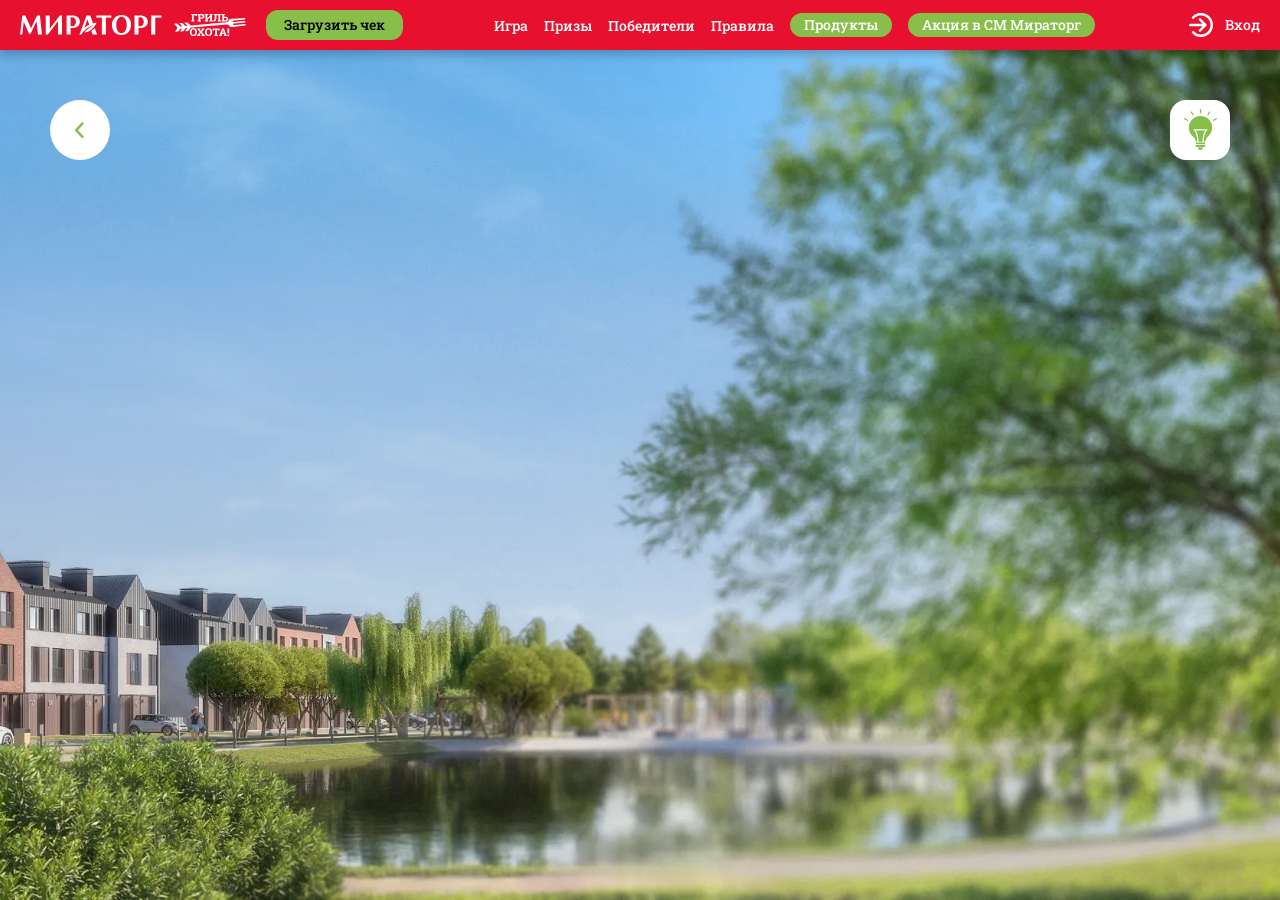
==== commit b831c7f7: "add new nav to all pages" ====
--- a/game.html
+++ b/game.html
@@ -39,7 +39,7 @@
               <button class="button medium green-white" data-popup-open="cheque"><span>Загрузить чек</span></button>
             </li>
             <li>
-              <a href="./game.html" class="menu__link active"><span>Игра</span></a>
+              <a href="./game.html" class="menu__link"><span>Игра</span></a>
             </li>
             <li>
               <a href="./#prizes" class="menu__link"><span>Призы</span></a>
@@ -53,8 +53,11 @@
             <li>
               <a href="./products.html" class="button small green"><span>Продукты</span></a>
             </li>
-            <li>
+            <li class="last">
               <a href="#" class="button small green"><span>Акция в СМ Мираторг</span></a>
+            </li>
+            <li class="extra">
+              <button class="button small green" data-popup-open="how-to-get-arrows"><span>Как заработать стрелы?</span></button>
             </li>
           </ul>
         </nav>
--- a/assets/css/styles.min.css
+++ b/assets/css/styles.min.css
@@ -1 +1 @@
-:root{--font: 'roboto-slab', sans-serif;--montserrat: 'montserrat', sans-serif;--serif: 'robotoserif', sans-serif;--white: #ffffff;--grey: #eef2ec;--black: #000000;--yellow: #e9cc29;--green: #88bf4a;--green-dark: #5b941b;--red: #e7102e;--red-dark: #b10000;--red-light: #eb4561;--invalid: #ffe26b}:root{font-synthesis:none;text-rendering:optimizeLegibility;-webkit-font-smoothing:antialiased;-moz-osx-font-smoothing:grayscale;outline:none;-webkit-tap-highlight-color:rgba(0,0,0,0);-webkit-backface-visibility:hidden;backface-visibility:hidden}*,*:before,*:after{padding:0;margin:0;-webkit-box-sizing:border-box;box-sizing:border-box;-webkit-tap-highlight-color:rgba(0,0,0,0)}html,body,.body{font-family:var(--font);font-size:14px;font-weight:400;height:100%;z-index:0}.body{width:100%;position:relative;overflow-x:hidden;overflow-y:auto;-ms-scroll-chaining:none;overscroll-behavior:none;font-family:var(--font);color:var(--white);background:var(--red);-webkit-overflow-scrolling:touch}.body.grey-bg{background:#eef2ec;color:var(--black)}.body.body--page{background:var(--white);color:var(--black)}img{display:block;-o-object-fit:cover;object-fit:cover;-webkit-user-select:none;-moz-user-select:none;-ms-user-select:none;user-select:none}h1,h2,h3,h4,h5,h6,b strong{color:inherit;font-family:var(--font);font-weight:700}a{color:inherit;text-decoration:none}ul,ol,menu{list-style:none}fieldset{border:none}button{position:relative;border:none;cursor:pointer;background:none;color:inherit}button:disabled{cursor:auto;pointer-events:none}.main{display:block;-webkit-box-flex:1;-ms-flex:1;flex:1;-webkit-box-pack:center;-ms-flex-pack:center;justify-content:center;-webkit-box-align:start;-ms-flex-align:start;align-items:flex-start;-ms-flex-line-pack:start;align-content:flex-start;position:relative;width:100%;height:auto}@media(max-width: 1279px)and (orientation: portrait),(max-width: 1023px){.main{min-height:calc(100svh - 430px)}}.container{display:block;position:relative;margin:0 auto;width:100%;max-width:1440px;padding:0px 20px;z-index:1}@media(max-width: 1439px){.container{max-width:1200px}}@media(max-width: 1279px){.container{max-width:1024px}}@media(max-width: 1023px){.container{max-width:768px}}.section{display:block;width:100%;position:relative;overflow:hidden;z-index:1}.section.full{min-height:100svh}.section.visible{overflow:visible}.preloader{display:-webkit-box;display:-ms-flexbox;display:flex;-webkit-box-pack:center;-ms-flex-pack:center;justify-content:center;-webkit-box-align:center;-ms-flex-align:center;align-items:center;-ms-flex-line-pack:center;align-content:center;position:fixed;overflow:hidden;width:100%;height:100%;left:0px;top:0px;z-index:200;background:var(--red);-webkit-transition:1s;transition:1s;opacity:1;visibility:visible;pointer-events:all}.preloader.hidden{pointer-events:none;opacity:0}.preloader.hidden span{-webkit-transform:scale(0);-ms-transform:scale(0);transform:scale(0)}.preloader span{width:30%;max-width:300px;height:170px;display:-webkit-inline-box;display:-ms-inline-flexbox;display:inline-flex;position:relative;-webkit-box-pack:center;-ms-flex-pack:center;justify-content:center;-webkit-box-align:center;-ms-flex-align:center;align-items:center;-ms-flex-line-pack:center;align-content:center;-webkit-transition:1s;transition:1s;-webkit-transform:scale(1);-ms-transform:scale(1);transform:scale(1);z-index:3}@media(max-width: 1023px){.preloader span{width:180px}}.preloader span img{position:absolute;width:100%;-webkit-animation:bounce 3s ease-out infinite;animation:bounce 3s ease-out infinite}@font-face{font-family:"roboto-slab";src:url("../fonts/robotoslab-regular.woff2") format("woff2"),url("../fonts/robotoslab-regular.woff") format("woff");font-weight:400;font-style:normal;font-display:swap}@font-face{font-family:"roboto-slab";src:url("../fonts/robotoslab-medium.woff2") format("woff2"),url("../fonts/robotoslab-medium.woff") format("woff");font-weight:500;font-style:normal;font-display:swap}@font-face{font-family:"roboto-slab";src:url("../fonts/robotoslab-bold.woff2") format("woff2"),url("../fonts/robotoslab-bold.woff") format("woff");font-weight:700;font-style:normal;font-display:swap}@font-face{font-family:"montserrat";src:url("../fonts/montserrat-regular.woff2") format("woff2"),url("../fonts/montserrat-regular.woff") format("woff");font-weight:400;font-style:normal;font-display:swap}@font-face{font-family:"robotoserif";src:url("../fonts/robotoserif-regular.woff2") format("woff2"),url("../fonts/robotoserif-regular.woff") format("woff");font-weight:400;font-style:normal;font-display:swap}.title{display:block;width:100%;margin:0 auto;line-height:1.1;text-align:center}.title.red{color:var(--red)}.title.circles{display:-webkit-box;display:-ms-flexbox;display:flex;-webkit-box-pack:center;-ms-flex-pack:center;justify-content:center;-webkit-box-align:center;-ms-flex-align:center;align-items:center;width:100%;gap:20px}.title.circles:before,.title.circles:after{content:"";display:block;width:clamp(14px,1.1111vw,16px);height:clamp(14px,1.1111vw,16px);border-radius:16px;-ms-flex-negative:0;flex-shrink:0;background:var(--red)}.title.circles.green:before,.title.circles.green:after{background:var(--green)}.title.ta--l{text-align:left}.title.upper{text-transform:uppercase}.title.title--20{font-size:clamp(14px,1.3889vw,20px)}.title.title--26{font-size:clamp(26px,1.8056vw,26px)}.title.title--28{font-size:clamp(22px,1.9444vw,50px)}.title.title--40{font-size:clamp(26px,2.7778vw,40px)}.title.title--42{font-size:clamp(32px,2.9167vw,42px)}.title.title--46{font-size:clamp(40px,3.1944vw,82px)}.title.title--60{font-size:clamp(40px,4.1667vw,60px);text-transform:uppercase}.title.title--64{font-size:clamp(40px,4.4444vw,64px);text-transform:uppercase}.subtitle{font-size:clamp(20px,1.6667vw,24px);line-height:1.2;font-weight:400;text-align:center}:root{--input-font-family: var(--font);--input-font-size: 14px;--input-font-weight: 400;--input-text-transform: auto;--input-height: 36px;--input-padding: 0px 14px;--input-background: var(--white);--input-border: 2px solid var(--white);--input-border-radius: 5px;--input-color: var(--black);--input-placeholder-color: var(--black);--input-placeholder-opacity: 0.6;--invalid-border: 2px solid var(--yellow);--invalid-color: var(--invalid);--form-gap: 14px}@media(max-width: 1439px){:root{--input-height: 36px;--input-font-size: 14px;--input-border-radius: 5px}}.form{display:-webkit-box;display:-ms-flexbox;display:flex;position:relative;-ms-flex-wrap:wrap;flex-wrap:wrap;width:100%;margin-left:auto;margin-right:auto;gap:var(--form-gap)}.form fieldset{display:-webkit-box;display:-ms-flexbox;display:flex;position:relative;width:100%;-webkit-box-orient:vertical;-webkit-box-direction:normal;-ms-flex-direction:column;flex-direction:column;gap:14px}.label{display:block;width:100%;position:relative;color:inherit}.label .label__text{display:block;width:100%;padding:0px 4px;font-size:10px;font-family:var(--font);opacity:.5;font-weight:500;text-align:left;padding-bottom:5px}.label .placeholder{display:-webkit-box;display:-ms-flexbox;display:flex;position:absolute;width:0px;height:100%;left:18px;top:-2px}@media(max-width: 767px){.label .placeholder{top:0px}}.label .placeholder{-ms-flex-wrap:wrap;flex-wrap:wrap;-webkit-box-pack:start;-ms-flex-pack:start;justify-content:flex-start;-webkit-box-align:center;-ms-flex-align:center;align-items:center;-ms-flex-line-pack:center;align-content:center;color:var(--black);opacity:.6;-webkit-transform:scale(1) translate(0px, 0px);-ms-transform:scale(1) translate(0px, 0px);transform:scale(1) translate(0px, 0px);-webkit-transition:-webkit-transform .2s;transition:-webkit-transform .2s;transition:transform .2s;transition:transform .2s, -webkit-transform .2s;pointer-events:none;white-space:nowrap}.input{width:100%;height:var(--input-height);background:var(--input-background);border:var(--input-border);border-radius:var(--input-border-radius);font-family:var(--input-font-family);font-size:var(--input-font-size);font-weight:var(--input-font-weight);color:var(--input-color);padding:var(--input-padding);text-transform:var(--input-text-transform);outline:none;-webkit-appearance:none;-moz-appearance:none;appearance:none;-webkit-transition:.3s;transition:.3s;-webkit-box-shadow:none;box-shadow:none;resize:none}.input::-webkit-input-placeholder{opacity:.7;-webkit-transition:opacity .3s ease 0s;transition:opacity .3s ease 0s}.input::-moz-placeholder{opacity:.7;-moz-transition:opacity .3s ease 0s;transition:opacity .3s ease 0s}.input:-ms-input-placeholder{opacity:.7;-ms-transition:opacity .3s ease 0s;transition:opacity .3s ease 0s}.input::-ms-input-placeholder{opacity:.7;-ms-transition:opacity .3s ease 0s;transition:opacity .3s ease 0s}.input::placeholder{opacity:.7;-webkit-transition:opacity .3s ease 0s;transition:opacity .3s ease 0s}.input:focus::-webkit-input-placeholder{opacity:0}.input:focus::-moz-placeholder{opacity:0}.input:focus:-ms-input-placeholder{opacity:0}.input:focus::-ms-input-placeholder{opacity:0}.input:focus::placeholder{opacity:0}.input.input--textarea{height:100px}.input.invalid{border:var(--invalid-border);color:var(--red)}.input:not(:-moz-placeholder)+.placeholder{transform:scale(0.7) translate(0px, -18px)}.input:not(:-ms-input-placeholder)+.placeholder{-ms-transform:scale(0.7) translate(0px, -18px);transform:scale(0.7) translate(0px, -18px)}.input:focus+.placeholder,.input:not(:placeholder-shown)+.placeholder{-webkit-transform:scale(0.7) translate(0px, -18px);-ms-transform:scale(0.7) translate(0px, -18px);transform:scale(0.7) translate(0px, -18px)}.input:-webkit-autofill{-webkit-box-shadow:0 0 0px 1000px rgba(0,0,0,0) inset !important;box-shadow:0 0 0px 1000px rgba(0,0,0,0) inset !important;-webkit-text-fill-color:var(--input-color) !important;font-size:var(--input-font-size) !important;font-family:var(--input-font-family) !important;-webkit-transition:background-color 9999s ease-in-out 0s;transition:background-color 9999s ease-in-out 0s}.inputError{display:block;width:100%;height:0px;position:absolute;left:0px;text-align:left;overflow:hidden;-webkit-transition:.3s;transition:.3s;color:var(--invalid);font-size:14px;font-family:var(--font);z-index:20;pointer-events:none}.inputError span{display:inline-block;position:relative;padding:5px 14px;color:var(--black);font-weight:500;font-size:11px;background:var(--yellow);-webkit-box-shadow:0px 3px 10px rgba(0,0,0,.2);box-shadow:0px 3px 10px rgba(0,0,0,.2);top:0px;left:0px;margin-top:5px}.inputError span:before{content:"";width:8px;height:8px;background:var(--yellow);position:absolute;left:9px;top:-3px;-webkit-transform:scaleX(1.5) rotate(45deg);-ms-transform:scaleX(1.5) rotate(45deg);transform:scaleX(1.5) rotate(45deg)}.radio,.checkbox{display:none}.radio+.label__text,.checkbox+.label__text{display:-webkit-inline-box;display:-ms-inline-flexbox;display:inline-flex;-ms-flex-wrap:wrap;flex-wrap:wrap;-webkit-box-align:center;-ms-flex-align:center;align-items:center;-ms-flex-line-pack:center;align-content:center;position:relative;width:100%;min-height:26px;padding:0px;padding-left:40px;color:inherit;opacity:1;cursor:pointer;font-size:14px;line-height:1}.radio+.label__text span,.checkbox+.label__text span{display:inline;font-size:12px;line-height:1.2}.radio+.label__text span a,.checkbox+.label__text span a{display:inline;width:auto;margin:0;text-align:left;color:var(--yellow)}@media(hover: hover){.radio+.label__text span a:hover,.checkbox+.label__text span a:hover{text-decoration:underline}}.radio+.label__text:before,.checkbox+.label__text:before{content:"";display:block;position:absolute;left:0px;top:50%;-webkit-transform:translate(0%, -50%);-ms-transform:translate(0%, -50%);transform:translate(0%, -50%);width:26px;height:26px;border-radius:6px;border:2px solid var(--white);background:rgba(0,0,0,0);-webkit-transition:border .3s;transition:border .3s}.radio:checked+.label__text:before,.checkbox:checked+.label__text:before{background:var(--white) url("../img/svg/checkbox.svg") no-repeat center center;background-size:100% 100%}.radio.invalid+.label__text,.checkbox.invalid+.label__text{color:var(--invalid)}.radio.invalid+.label__text:before,.checkbox.invalid+.label__text:before{border:2px solid var(--invalid)}.choices{background:none;border-radius:5px;width:100%;height:36px !important;background:var(--white);font-family:var(--font);text-align:left;border:none;margin:0 auto;z-index:10}.choices.is-open{border-radius:5px 5px 0px 0px}.choices.is-open .choices__inner{border-radius:5px 5px 0px 0px}.choices[data-type*=select-one] .choices__input{padding:0;border-bottom:none;background-color:none;margin:0}.choices__inner{width:calc(100% - 40px);text-align:left;border:none;padding:0 !important;border-radius:0px 0px 5px 5px;font-size:14px;font-weight:500;color:var(--black);overflow:hidden}.choices__list{border:none !important;overflow:hidden;padding:0px;background:none}.choices__list.choices__list--single{background:none !important;padding:0px 14px !important}.choices__list.choices__list--single>.choices__item{margin:0;height:36px;padding:0px !important;font-size:14px;margin-top:0}.choices__list--dropdown{left:0px;width:100% !important;border-radius:0px 0px 5px 5px !important;border:none !important;border-top:none !important;font-size:14px !important;font-weight:500;text-align:left;background:var(--white) !important}.choices__list--dropdown.is-active{background:none}.choices__list--dropdown .choices__item{background:var(--white);opacity:1}.choices__list--dropdown .choices__item.is-highlighted{background:rgba(0,0,0,.1) !important}.choices__item{display:block;background:none;-webkit-box-shadow:none;box-shadow:none;font-size:14px !important;width:100%;margin:0 auto;padding:0 !important;color:var(--black)}.choices__item.choices__item--selectable{display:-webkit-box;display:-ms-flexbox;display:flex;-webkit-box-pack:start;-ms-flex-pack:start;justify-content:flex-start;-webkit-box-align:center;-ms-flex-align:center;align-items:center;-ms-flex-line-pack:center;align-content:center;height:36px;padding:0px 14px !important}.choices__item:before,.choices__item:after{content:none !important}.choices[data-type*=select-one]::after{width:24px;height:24px;border:none !important;margin:0 !important;top:50%;right:6px;background:url("../img/svg/select.svg") no-repeat center center;-webkit-transform:translate(0px, -50%) rotate(0deg);-ms-transform:translate(0px, -50%) rotate(0deg);transform:translate(0px, -50%) rotate(0deg);-webkit-transition:.3s;transition:.3s}.choices.is-open[data-type*=select-one]::after{-webkit-transform:translate(0px, -50%) rotate(180deg);-ms-transform:translate(0px, -50%) rotate(180deg);transform:translate(0px, -50%) rotate(180deg)}.buttons{display:-webkit-box;display:-ms-flexbox;display:flex;position:relative;width:100%;-webkit-box-orient:vertical;-webkit-box-direction:normal;-ms-flex-direction:column;flex-direction:column;gap:12px}.button{display:-webkit-box;display:-ms-flexbox;display:flex;height:53px;-webkit-box-pack:center;-ms-flex-pack:center;justify-content:center;-webkit-box-align:center;-ms-flex-align:center;align-items:center;-ms-flex-line-pack:center;align-content:center;position:relative;overflow:hidden;border-radius:12px;padding:0px 30px;background:var(--red);font-family:var(--font);font-weight:500}.button span{display:block;font-size:18px;line-height:1.2;-webkit-transition:color .5s ease-out 0s;transition:color .5s ease-out 0s}@media(max-width: 1439px){.button{height:50px}.button span{font-size:16px;line-height:1.4}}.button>*{z-index:1;pointer-events:none}.button:before,.button:after{content:"";display:block;position:absolute;left:0px;top:0px;width:100%;height:100%;background:var(--black);z-index:0;-webkit-transition:-webkit-transform .5s ease-out 0s;transition:-webkit-transform .5s ease-out 0s;transition:transform .5s ease-out 0s;transition:transform .5s ease-out 0s, -webkit-transform .5s ease-out 0s;border-radius:10px}.button:before{-webkit-transform:translate(-101%, 0%);-ms-transform:translate(-101%, 0%);transform:translate(-101%, 0%)}.button:after{-webkit-transform:translate(101%, 0%);-ms-transform:translate(101%, 0%);transform:translate(101%, 0%)}@media(hover: hover){.button:hover:before,.button:hover:after{-webkit-transform:translate(0%, 0%);-ms-transform:translate(0%, 0%);transform:translate(0%, 0%)}}.button.big{height:64px;padding:0px 40px}.button.big span{font-size:24px}.button.medium{height:34px;padding:0px 20px}.button.medium span{font-size:16px}@media(max-width: 1439px){.button.medium{height:30px;padding:0px 18px}.button.medium span{font-size:14px}}@media(max-width: 1279px){.button.medium{height:40px;padding:0px 32px}.button.medium span{font-size:20px}}.button.small{height:28px;border-radius:20px;padding:0px 14px}.button.small span{font-size:16px}@media(max-width: 1439px){.button.small{height:24px;padding:0px 14px}.button.small span{font-size:14px}}@media(max-width: 1279px){.button.small{height:34px;padding:0px 16px}.button.small span{font-size:20px}}.button.green{background:var(--green)}.button.white{background:var(--white);-webkit-box-shadow:0px 4px 10px rgba(0,0,0,.15);box-shadow:0px 4px 10px rgba(0,0,0,.15)}.button.white:before,.button.white:after{background:var(--black)}.button.white span{font-size:16px;color:var(--black)}@media(hover: hover){.button.white:hover span{color:var(--white)}}.button.green-white{background:var(--green)}.button.green-white:before,.button.green-white:after{background:var(--white)}.button.green-white span{color:var(--black)}.button.full{width:100%;padding:0px 10px}.burger{display:none}.header{position:sticky;display:-webkit-box;display:-ms-flexbox;display:flex;-webkit-box-pack:justify;-ms-flex-pack:justify;justify-content:space-between;-webkit-box-align:center;-ms-flex-align:center;align-items:center;-ms-flex-line-pack:center;align-content:center;top:0px;left:0px;z-index:20;width:100%;height:64px;margin-bottom:-64px;-ms-flex-negative:0;flex-shrink:0;background:var(--red);color:var(--white);-webkit-box-shadow:0px 4px 10px rgba(0,0,0,.25);box-shadow:0px 4px 10px rgba(0,0,0,.25);padding:0px 20px;gap:20px}@media(min-width: 1500px){.header{padding:0px 32px}}@media(max-width: 1439px){.header{height:50px;margin-bottom:-50px}}@media(max-width: 1279px){.header{margin-bottom:-40px}}@media(max-width: 1023px){.header{margin-bottom:0px}}.header__buttons{display:-webkit-box;display:-ms-flexbox;display:flex;position:relative;-webkit-box-align:center;-ms-flex-align:center;align-items:center;-ms-flex-line-pack:center;align-content:center;gap:12px}.header__buttons .logo-miratorg{width:185px}@media(max-width: 1439px){.header__buttons .logo-miratorg{width:142px}}.header__buttons .logo-grill{width:95px}@media(max-width: 1439px){.header__buttons .logo-grill{width:72px}}.header__buttons span{font-size:16px;line-height:1.1;font-family:var(--font);font-weight:500}@media(max-width: 1439px){.header__buttons span{font-size:14px}}.header__buttons img,.header__buttons svg{display:block}.navigation{display:-webkit-box;display:-ms-flexbox;display:flex;-webkit-box-align:center;-ms-flex-align:center;align-items:center;-webkit-box-pack:center;-ms-flex-pack:center;justify-content:center;z-index:2;-webkit-box-flex:1;-ms-flex:1;flex:1}@media(max-width: 560px){.header__auth .header__buttons span{display:none}}.menu{display:-webkit-inline-box;display:-ms-inline-flexbox;display:inline-flex;-webkit-box-flex:1;-ms-flex:1;flex:1;-ms-flex-wrap:wrap;flex-wrap:wrap;-webkit-box-pack:center;-ms-flex-pack:center;justify-content:center;-webkit-box-align:center;-ms-flex-align:center;align-items:center;-ms-flex-line-pack:center;align-content:center;gap:20px}@media(max-width: 1439px){.menu{gap:16px}}@media(min-width: 1500px){.menu{gap:26px}}.menu li .menu__link{font-size:16px;font-weight:500;line-height:1;-webkit-transition:color .3s;transition:color .3s;cursor:pointer}@media(max-width: 1439px){.menu li .menu__link{font-size:14px}}.menu li .menu__link.active{color:var(--green)}.menu li .menu__link:hover{color:var(--green)}.menu li:first-child{margin-right:auto}.menu li:last-child{margin-right:auto}@media(max-width: 1279px){.menu{gap:20px}.menu li .menu__link{font-size:16px}}@media(max-width: 1279px){.burger{display:-webkit-box;display:-ms-flexbox;display:flex;position:relative;right:10px;-webkit-box-pack:center;-ms-flex-pack:center;justify-content:center;-webkit-box-align:center;-ms-flex-align:center;align-items:center;-ms-flex-line-pack:center;align-content:center;width:20px;height:50px;background:var(--brown);font-size:0px;z-index:2;margin-left:auto;margin-right:-10px;-ms-flex-negative:0;flex-shrink:0}.burger span,.burger:before,.burger:after{position:absolute;height:3px;border-radius:1.5px;background:var(--white);-webkit-transition:.6s;transition:.6s;opacity:1;z-index:1}.burger:before{content:"";width:20px}.burger:after{content:"";width:20px}.burger span{width:20px;-webkit-transform:translate(0px, 0px);-ms-transform:translate(0px, 0px);transform:translate(0px, 0px)}.burger:before{-webkit-transform:translate(0px, -8px) rotate(0deg);-ms-transform:translate(0px, -8px) rotate(0deg);transform:translate(0px, -8px) rotate(0deg)}.burger:after{-webkit-transform:translate(0px, 8px) rotate(0deg);-ms-transform:translate(0px, 8px) rotate(0deg);transform:translate(0px, 8px) rotate(0deg)}.burger.open span{-webkit-transform:translate(10px, 0px);-ms-transform:translate(10px, 0px);transform:translate(10px, 0px);opacity:0}.burger.open:before{-webkit-transform:translate(0px, 0px) rotate(45deg);-ms-transform:translate(0px, 0px) rotate(45deg);transform:translate(0px, 0px) rotate(45deg)}.burger.open:after{-webkit-transform:translate(0px, 0px) rotate(-45deg);-ms-transform:translate(0px, 0px) rotate(-45deg);transform:translate(0px, 0px) rotate(-45deg)}.header__buttons{z-index:1}.header__buttons span{font-size:20px}.navigation{position:fixed;-webkit-box-align:start;-ms-flex-align:start;align-items:flex-start;width:100%;height:100vh;overflow-x:hidden;overflow-y:auto;scrollbar-width:none;-ms-overflow-style:none;top:0px;right:0px;background:var(--red);-webkit-transform:translate(0%, 0%);-ms-transform:translate(0%, 0%);transform:translate(0%, 0%);-webkit-transition:opacity .3s ease .3s;transition:opacity .3s ease .3s;opacity:0;pointer-events:none;padding:0px;z-index:0}.navigation::-webkit-scrollbar{width:0px;height:0px;display:none}.navigation .menu{-webkit-transition:opacity .3s ease 0s,-webkit-transform .3s ease 0s;transition:opacity .3s ease 0s,-webkit-transform .3s ease 0s;transition:transform .3s ease 0s,opacity .3s ease 0s;transition:transform .3s ease 0s,opacity .3s ease 0s,-webkit-transform .3s ease 0s;opacity:0;-webkit-transform:translate(0%, -20%);-ms-transform:translate(0%, -20%);transform:translate(0%, -20%)}.navigation.open{pointer-events:all;opacity:1;-webkit-transform:translate(0%, 0%);-ms-transform:translate(0%, 0%);transform:translate(0%, 0%);-webkit-transition:opacity .3s ease 0s;transition:opacity .3s ease 0s}.navigation.open .menu{-webkit-transition:opacity .5s ease 0s,-webkit-transform .5s ease 0s;transition:opacity .5s ease 0s,-webkit-transform .5s ease 0s;transition:transform .5s ease 0s,opacity .5s ease 0s;transition:transform .5s ease 0s,opacity .5s ease 0s,-webkit-transform .5s ease 0s;opacity:1;-webkit-transform:translate(0%, 0%);-ms-transform:translate(0%, 0%);transform:translate(0%, 0%)}.menu{padding:80px 30px 50px 30px;width:100%;max-width:768px;min-height:100svh;-ms-flex-wrap:nowrap;flex-wrap:nowrap;-webkit-box-orient:vertical;-webkit-box-direction:normal;-ms-flex-direction:column;flex-direction:column;-webkit-box-pack:start;-ms-flex-pack:start;justify-content:flex-start;-webkit-box-align:center;-ms-flex-align:center;align-items:center;-ms-flex-line-pack:center;align-content:center;gap:30px}}@media(max-width: 1279px)and (max-width: 767px){.menu{padding:60px 20px 40px 20px}}@media(max-width: 1279px){.menu li:first-child{margin-right:0;margin-top:auto}.menu li:last-child{margin-right:0;margin-bottom:auto}.menu li .menu__link{font-size:20px}}.stycky-button{display:-webkit-box;display:-ms-flexbox;display:flex;-webkit-box-orient:vertical;-webkit-box-direction:normal;-ms-flex-direction:column;flex-direction:column;-webkit-box-pack:center;-ms-flex-pack:center;justify-content:center;-webkit-box-align:center;-ms-flex-align:center;align-items:center;position:fixed;z-index:19;gap:8px;width:150px;height:150px;left:32px;bottom:32px;border-radius:150px;cursor:pointer;-webkit-transition:-webkit-transform .7s ease-in-out 0s;transition:-webkit-transform .7s ease-in-out 0s;transition:transform .7s ease-in-out 0s;transition:transform .7s ease-in-out 0s, -webkit-transform .7s ease-in-out 0s;-webkit-transform:translate(0px, 200px);-ms-transform:translate(0px, 200px);transform:translate(0px, 200px);background:rgba(188,5,31,.898);backdrop-filter:blur(5px);color:var(--white)}.stycky-button span{font-family:var(--font);font-weight:700;text-transform:uppercase;font-size:20px;line-height:1}.stycky-button:before,.stycky-button:after{content:"";display:block;position:relative;width:60px;height:10px;background:url("../img/svg/fork.svg") no-repeat center center/contain}.stycky-button:after{-webkit-transform:scaleX(-1);-ms-transform:scaleX(-1);transform:scaleX(-1)}.stycky-button.active{-webkit-transform:translate(0px, 0px);-ms-transform:translate(0px, 0px);transform:translate(0px, 0px)}.stycky-button.active.end{-webkit-transform:translate(0px, 200px);-ms-transform:translate(0px, 200px);transform:translate(0px, 200px)}@media(max-width: 1439px){.stycky-button{gap:2px;width:100px;height:100px;left:10px;bottom:10px}.stycky-button span{font-size:14px}.stycky-button:before,.stycky-button:after{width:40px}}@media(max-width: 1279px){.stycky-button{width:84px;height:84px}.stycky-button span{font-size:11px}.stycky-button:before,.stycky-button:after{width:34px}}.tabs{width:100%;display:block}.tabs-navigation{display:-webkit-box;display:-ms-flexbox;display:flex;position:relative;width:100%;-webkit-box-pack:stretch;-ms-flex-pack:stretch;justify-content:stretch;-webkit-box-align:center;-ms-flex-align:center;align-items:center;-ms-flex-line-pack:center;align-content:center;overflow:hidden;border-radius:24px 24px 0px 0px;background:var(--red-dark)}.tabs-navigation li{-webkit-box-flex:1;-ms-flex:1;flex:1}.tabs-navigation li:first-child{-webkit-box-flex:0;-ms-flex:none;flex:none;-ms-flex-negative:0;flex-shrink:0;width:36%}.tabs-navigation li button{display:-webkit-box;display:-ms-flexbox;display:flex;position:relative;width:100%;-ms-flex-wrap:wrap;flex-wrap:wrap;-webkit-box-pack:center;-ms-flex-pack:center;justify-content:center;-webkit-box-align:center;-ms-flex-align:center;align-items:center;-ms-flex-line-pack:center;align-content:center;min-height:66px;border-radius:24px 24px 0px 0px;background:rgba(0,0,0,0);-webkit-transition:.3s;transition:.3s;font-size:24px;font-weight:500;font-family:var(--font);text-transform:uppercase}@media(max-width: 767px){.tabs-navigation li button{min-height:56px;font-size:22px}}.tabs-navigation li button.active{background:var(--red);pointer-events:none}.tab{display:block;width:100%;position:relative;overflow:hidden;height:0px;opacity:0;-webkit-transition:.5s;transition:.5s}.tab.active{opacity:1}.swiper{width:100%}.arrow{display:block;position:absolute;width:60px;height:60px}@media(max-width: 1439px){.arrow{width:50px;height:50px}}@media(max-width: 1023px){.arrow{width:40px;height:40px}}.arrow{border-radius:60px;background:var(--green);overflow:hidden;cursor:pointer;-webkit-transition:.3s;transition:.3s;z-index:4}.arrow.swiper-button-disabled{opacity:0;pointer-events:none}.arrow[data-arrow-prev]{left:0px;top:50%;-webkit-transform:translate(-50%, -50%);-ms-transform:translate(-50%, -50%);transform:translate(-50%, -50%);background:var(--green) url("../img/svg/arrow-left.svg") no-repeat center center}.arrow[data-arrow-prev].red{background:var(--red) url("../img/svg/arrow-left.svg") no-repeat center center}.arrow[data-arrow-prev].white{background:var(--white) url("../img/svg/arrow-left-red.svg") no-repeat center center}@media(hover: hover){.arrow[data-arrow-prev]:hover{background:var(--black) url("../img/svg/arrow-left.svg") no-repeat center center}}.arrow[data-arrow-next]{right:0px;top:50%;-webkit-transform:translate(50%, -50%);-ms-transform:translate(50%, -50%);transform:translate(50%, -50%);background:var(--green) url("../img/svg/arrow-right.svg") no-repeat center center}.arrow[data-arrow-next].red{background:var(--red) url("../img/svg/arrow-right.svg") no-repeat center center}.arrow[data-arrow-next].white{background:var(--white) url("../img/svg/arrow-right-red.svg") no-repeat center center}@media(hover: hover){.arrow[data-arrow-next]:hover{background:var(--black) url("../img/svg/arrow-right.svg") no-repeat center center}}.swiper-pagination{display:-webkit-box;display:-ms-flexbox;display:flex;position:relative;width:364px !important;max-width:calc(100% - 40px);height:12px;margin-left:auto;margin-right:auto;margin-top:24px;-webkit-box-pack:center;-ms-flex-pack:center;justify-content:center;-webkit-box-align:center;-ms-flex-align:center;align-items:center;-ms-flex-line-pack:center;align-content:center;top:0px !important;left:0px !important;bottom:0px !important;-webkit-transform:translate(0%, 0%) !important;-ms-transform:translate(0%, 0%) !important;transform:translate(0%, 0%) !important;gap:2px;overflow:visible}@media(max-width: 767px){.swiper-pagination{margin-top:14px}}.swiper-pagination .swiper-pagination-bullet{-webkit-box-flex:1;-ms-flex:1;flex:1;width:auto !important;height:8px !important;border-radius:0px !important;background:hsla(0,0%,100%,.5);-webkit-transform:scale(1) translate(0px, 0px) !important;-ms-transform:scale(1) translate(0px, 0px) !important;transform:scale(1) translate(0px, 0px) !important;left:0px !important;margin:0 !important;opacity:1;-webkit-box-shadow:inset 0px 4px 4px rgba(0,0,0,0);box-shadow:inset 0px 4px 4px rgba(0,0,0,0);-webkit-transition:background .3s !important;transition:background .3s !important}.swiper-pagination .swiper-pagination-bullet:first-child{border-radius:20px 0px 0px 20px !important}.swiper-pagination .swiper-pagination-bullet:last-child{border-radius:0px 20px 20px 0px !important}.swiper-pagination .swiper-pagination-bullet.swiper-pagination-bullet-active{background:#fff}.swiper-pagination.big .swiper-pagination-bullet{width:52px !important}.swiper-pagination.big .swiper-pagination-bullet.swiper-pagination-bullet-active{background:#44caf6;-webkit-box-shadow:inset 4px 4px 10px #00eaff;box-shadow:inset 4px 4px 10px #00eaff}@media(max-width: 767px){.swiper-pagination.big .swiper-pagination-bullet{width:26px !important;height:6px !important;-webkit-box-shadow:inset 0px 2px 2px rgba(0,0,0,.25);box-shadow:inset 0px 2px 2px rgba(0,0,0,.25)}}.section--accordeon{background:var(--white);padding-bottom:60px;overflow:visible}@media(max-width: 1023px){.section--accordeon{padding-bottom:40px}}@media(max-width: 767px){.section--accordeon .container{padding:0px 10px}}.section--accordeon__header{position:relative;background:var(--green);padding:10px 20px;border-radius:80px;cursor:pointer;-webkit-user-select:none;-moz-user-select:none;-ms-user-select:none;user-select:none;outline:none;color:var(--white)}@media(max-width: 767px){.section--accordeon__header{display:-webkit-box;display:-ms-flexbox;display:flex;padding-right:60px;padding-left:24px;min-height:80px;-webkit-box-align:center;-ms-flex-align:center;align-items:center}.section--accordeon__header .title{margin-right:auto;-webkit-box-pack:start;-ms-flex-pack:start;justify-content:flex-start;font-size:30px;text-align:left}.section--accordeon__header .title:before,.section--accordeon__header .title:after{content:none}}.section--accordeon__body{color:var(--black)}[data-accordeon]{display:block;position:relative;width:100%}[data-accordeon] [data-accordeon-header]{cursor:pointer;-webkit-user-select:none;-moz-user-select:none;-ms-user-select:none;user-select:none;outline:none;position:relative}[data-accordeon] [data-accordeon-header]:before{content:"";position:absolute;right:20px;top:50%;width:42px;height:42px;border-radius:42px;background:var(--red) url("../img/svg/arrow-down.svg") no-repeat center center;background-size:24px 12px;-webkit-transform:translate(0%, -50%) rotate(0deg);-ms-transform:translate(0%, -50%) rotate(0deg);transform:translate(0%, -50%) rotate(0deg);-webkit-transition:-webkit-transform .5s ease 0s;transition:-webkit-transform .5s ease 0s;transition:transform .5s ease 0s;transition:transform .5s ease 0s, -webkit-transform .5s ease 0s}@media(max-width: 1279px){[data-accordeon] [data-accordeon-header]:before{right:14px}}@media(max-width: 767px){[data-accordeon] [data-accordeon-header]:before{right:10px}}[data-accordeon].active>[data-accordeon-header]:before{-webkit-transform:translate(0%, -50%) rotate(180deg);-ms-transform:translate(0%, -50%) rotate(180deg);transform:translate(0%, -50%) rotate(180deg)}[data-accordeon-body]{display:block;position:relative;overflow:hidden;width:100%;height:0px}.section--hero{display:-webkit-box;display:-ms-flexbox;display:flex;-webkit-box-orient:vertical;-webkit-box-direction:normal;-ms-flex-direction:column;flex-direction:column;height:auto;z-index:2;background:-webkit-gradient(linear, left top, left bottom, color-stop(80%, var(--red)), color-stop(81%, rgba(0, 0, 0, 0)));background:linear-gradient(var(--red) 80%, rgba(0, 0, 0, 0) 81%)}.section--hero .logo{width:26.8%;left:4.583333vw;top:6.5vw}@media(max-width: 1279px){.section--hero .logo{left:5%;top:70px}}@media(max-width: 1023px){.section--hero .logo{top:4.5vw}}@media(max-width: 600px){.section--hero .logo{left:6.4%;top:20px;width:54.4%}}@media(max-width: 500px){.section--hero .logo{left:20px}}.section--hero .house{left:6.5vw}@media(min-width: 1280px){.section--hero .house{top:-34px}}@media(max-width: 1279px){.section--hero .house{left:0vw;max-width:270px}}.section--hero .hero-content{-ms-flex-line-pack:center;align-content:center;-webkit-box-align:center;-ms-flex-align:center;align-items:center;margin-top:-40px;background:-webkit-gradient(linear, left top, left bottom, color-stop(30%, var(--red)), color-stop(31%, rgba(0, 0, 0, 0)));background:linear-gradient(180deg, var(--red) 30%, rgba(0, 0, 0, 0) 31%);color:var(--white)}@media(max-width: 1365px){.section--hero .hero-content{margin-top:-20px}}@media(max-width: 1023px){.section--hero .hero-content{margin-top:0px}}.section--hero .fsk{left:7vw}@media(max-width: 1279px){.section--hero .fsk{width:auto;left:0px;padding-right:100px;padding-left:30px;margin:0;margin-left:7vw}}@media(max-width: 1279px){.section--hero .house__image{left:0px;right:0px;max-width:110%}.section--hero .hero-products{width:390px}}@media(max-width: 1023px){.section--hero .hero-products{display:-webkit-box;display:-ms-flexbox;display:flex;width:280px;margin-bottom:20px;margin-right:auto;margin-top:-76px}.section--hero .house{width:360px;max-width:360px;height:240px}.section--hero .fsk{width:auto;left:100px;padding-right:46px;padding-left:46px;margin:0}}.hero-title{text-align:center;width:clamp(340px,26.25vw,672px)}.hero-title .title{width:100%;text-align:center}@media(max-width: 1023px){.hero-title{display:-webkit-box;display:-ms-flexbox;display:flex;width:auto;margin-bottom:10px}}.section--winn{padding:11.8vw 0px 110px 0px;background:url("../img/how-to-winn/bg.svg") no-repeat center center/cover;-webkit-mask-image:-webkit-gradient(linear, left top, left bottom, color-stop(0, #000)),url("../img/how-to-winn/mask-top.svg"),url("../img/how-to-winn/mask-bottom.svg");-webkit-mask-image:linear-gradient(#000 0 0),url("../img/how-to-winn/mask-top.svg"),url("../img/how-to-winn/mask-bottom.svg");mask-image:-webkit-gradient(linear, left top, left bottom, color-stop(0, #000)),url("../img/how-to-winn/mask-top.svg"),url("../img/how-to-winn/mask-bottom.svg");mask-image:linear-gradient(#000 0 0),url("../img/how-to-winn/mask-top.svg"),url("../img/how-to-winn/mask-bottom.svg");-webkit-mask-repeat:no-repeat,no-repeat,no-repeat;mask-repeat:no-repeat,no-repeat,no-repeat;-webkit-mask-size:100% calc(100% + 2px),100% 7.638888vw,100% 103px;mask-size:100% calc(100% + 2px),100% 7.638888vw,100% 103px;-webkit-mask-position:center,center top,center bottom;mask-position:center,center top,center bottom;-webkit-mask-composite:xor, xor;mask-composite:exclude,exclude;z-index:1;margin-top:-7.2vw;color:var(--white)}@media(max-width: 1439px){.section--winn{-webkit-mask-size:100% 100%,100% 7.638888vw,1440px 103px;mask-size:100% 100%,100% 7.638888vw,1440px 103px}}@media(max-width: 1279px){.section--winn{margin-top:-70px;padding:140px 0px 80px 0px}}@media(max-width: 1023px){.section--winn{margin-top:-50px;padding:100px 0px 80px 0px}}@media(max-width: 767px){.section--winn{margin-top:0px;padding:70px 0px 60px 0px;-webkit-mask-size:100% 100%,100% 24px,768px 102px;mask-size:100% 100%,100% 24px,768px 102px}.section--winn .title{-webkit-box-orient:vertical;-webkit-box-direction:normal;-ms-flex-direction:column;flex-direction:column}.section--winn .title:after{content:none}.section--winn .title:before{width:90px;height:20px;background:url("../img/svg/fork.svg") no-repeat center center/contain}}.how-to-winn{display:-webkit-box;display:-ms-flexbox;display:flex;position:relative;width:100%;margin-top:74px;-ms-flex-wrap:wrap;flex-wrap:wrap;-webkit-box-pack:start;-ms-flex-pack:start;justify-content:flex-start}.how-to-winn .swiper-slide{display:-webkit-box;display:-ms-flexbox;display:flex;position:relative;width:25%;-webkit-box-orient:vertical;-webkit-box-direction:normal;-ms-flex-direction:column;flex-direction:column;-webkit-box-pack:start;-ms-flex-pack:start;justify-content:flex-start;-webkit-box-align:center;-ms-flex-align:center;align-items:center;-ms-flex-line-pack:center;align-content:center;gap:16px;text-align:center}.how-to-winn .swiper-slide>*{z-index:1}.how-to-winn .swiper-slide img{position:relative;width:100%;max-width:242px;z-index:0}.how-to-winn .swiper-slide:nth-child(2) img{-webkit-transform:translate(0%, 30%);-ms-transform:translate(0%, 30%);transform:translate(0%, 30%)}.how-to-winn .swiper-slide h3{font-size:24px}.how-to-winn .swiper-slide .button{margin-top:10px}.how-to-winn .swiper-slide:before{content:"";position:absolute;width:90px;height:20px;left:100%;top:32%;-webkit-transform:translate(-50%, 0%);-ms-transform:translate(-50%, 0%);transform:translate(-50%, 0%);background:url("../img/svg/fork.svg") no-repeat center center/contain}.how-to-winn .swiper-slide:last-child:before{content:none}.how-to-winn .swiper-slide:nth-child(3):before{-webkit-transform:translate(-60%, 0%);-ms-transform:translate(-60%, 0%);transform:translate(-60%, 0%)}@media(max-width: 1439px){.how-to-winn{margin-top:60px}.how-to-winn .swiper-slide{gap:16px}.how-to-winn .swiper-slide img{max-width:200px}.how-to-winn .swiper-slide h3{font-size:20px}.how-to-winn .swiper-slide:before{width:80px;height:14px}}@media(max-width: 1279px){.how-to-winn{width:80%;margin:0 auto;margin-top:50px;padding:0px 20px}.how-to-winn .swiper{overflow:visible}.how-to-winn .swiper-slide{opacity:0;pointer-events:none;-webkit-transition:opacity .5s;transition:opacity .5s}.how-to-winn .swiper-slide img{max-width:242px}.how-to-winn .swiper-slide h3{font-size:24px}.how-to-winn .swiper-slide:before{-webkit-transition:opacity .5s;transition:opacity .5s;opacity:0}.how-to-winn .swiper-slide.swiper-slide-active,.how-to-winn .swiper-slide.swiper-slide-active+.swiper-slide{opacity:1;pointer-events:all}.how-to-winn .swiper-slide.swiper-slide-active:before{opacity:1}}@media(max-width: 1023px){.how-to-winn{width:calc(100% - 30px)}}@media(max-width: 767px){.how-to-winn{width:94%;max-width:350px;margin-top:30px}.how-to-winn .arrow{top:35%}.how-to-winn .swiper-slide:before{content:none}.how-to-winn .swiper-slide.swiper-slide-active+.swiper-slide{opacity:0;pointer-events:none}}.section--prizes{padding:150px 0px;margin-top:-110px;margin-bottom:-110px;z-index:0;scroll-margin-top:-86px;background:var(--white);color:var(--white)}.section--prizes.arrows-exchange{background:none}.prizes{display:block;position:relative;overflow:hidden;width:100%;border-radius:60px;padding:50px;background:var(--red) url("../img/prizes/bg.svg") no-repeat center center/cover}.prizes .swiper{overflow:visible}.prizes-navigation{display:-webkit-box;display:-ms-flexbox;display:flex;position:relative;width:100%;-ms-flex-wrap:wrap;flex-wrap:wrap;-webkit-box-pack:center;-ms-flex-pack:center;justify-content:center;-webkit-box-align:center;-ms-flex-align:center;align-items:center;-ms-flex-line-pack:center;align-content:center;margin:40px 0px 24px 0px;gap:2px}.prizes-navigation li{-webkit-box-flex:1;-ms-flex:1;flex:1}.prizes-navigation li button{display:-webkit-box;display:-ms-flexbox;display:flex;width:100%;height:50px;-webkit-box-pack:center;-ms-flex-pack:center;justify-content:center;-webkit-box-align:center;-ms-flex-align:center;align-items:center;-ms-flex-line-pack:center;align-content:center;text-align:center;font-size:16px;line-height:1.2;font-family:var(--font);background-color:var(--white);font-weight:500;color:var(--black);-webkit-transition:background-color .3s,color .3s;transition:background-color .3s,color .3s}.prizes-navigation li button.active{color:var(--white);background-color:var(--green)}.prizes-navigation li:first-child button{border-radius:25px 0px 0px 25px}.prizes-navigation li:last-child button{border-radius:0px 25px 25px 0px}.prize-tab{min-height:600px;border-radius:50px;-webkit-transition:opacity .5s;transition:opacity .5s;pointer-events:none;opacity:0}.prize-tab.swiper-slide-active{pointer-events:all;opacity:1}.main-prize{display:-webkit-box;display:-ms-flexbox;display:flex;position:relative;-webkit-box-orient:horizontal;-webkit-box-direction:normal;-ms-flex-direction:row;flex-direction:row;-webkit-box-pack:start;-ms-flex-pack:start;justify-content:flex-start;overflow:hidden;background:var(--red-light);min-height:600px;border-radius:50px}.main-prize.intro{-webkit-box-orient:vertical;-webkit-box-direction:normal;-ms-flex-direction:column;flex-direction:column;-webkit-box-pack:center;-ms-flex-pack:center;justify-content:center;-webkit-box-align:center;-ms-flex-align:center;align-items:center;-ms-flex-line-pack:center;align-content:center;gap:34px;background:var(--red-light) url("../img/prizes/main-prize.webp") no-repeat center center/contain;padding:30px;padding-top:40px}.main-prize.intro .title--20{margin-top:auto}.main-prize__image{position:relative;overflow:hidden;width:800px;border-radius:50px;-ms-flex-negative:0;flex-shrink:0}.main-prize__image img{position:relative;z-index:1;max-width:100%}.main-prize__image:after{content:"";position:absolute;width:200px;height:65px;right:28px;bottom:20px;background:url("../img/svg/fsk.svg") no-repeat center center/contain;z-index:2}.main-prize__text{-webkit-box-flex:1;-ms-flex:1;flex:1;display:-webkit-box;display:-ms-flexbox;display:flex;-webkit-box-orient:vertical;-webkit-box-direction:normal;-ms-flex-direction:column;flex-direction:column;gap:14px;padding:50px 52px;-ms-flex-line-pack:start;align-content:flex-start}.main-prize__text a{-webkit-transition:color .3s,border-bottom .3s;transition:color .3s,border-bottom .3s;border-bottom:1px solid var(--white)}@media(hover: hover){.main-prize__text a:hover{color:var(--green);border-bottom:1px solid var(--green)}}.main-prize__text .title{text-align:left}.main-prize__text .fskfamilyru{margin-top:auto;margin-left:auto;font-weight:500;font-size:14px;line-height:1.2}.main-prize__text p{font-family:var(--serif);font-size:16px;line-height:1.4;font-weight:400}.main-prize__text p .under{text-decoration:underline}.main-prize__text strong{font-size:24px;line-height:1.4;font-weight:500}.main-prize__text strong .under{text-decoration:underline}.garant-prizes{width:100%;position:relative;overflow:hidden;width:100%;height:600px;border-radius:50px;padding:40px 20px;background:var(--green) url("../img/prizes/garant-bg.svg") no-repeat center center/cover}.garant-prizes h3{font-weight:500;font-size:22px;display:block;width:100%;text-align:center}.garant-prizes ul{display:-webkit-box;display:-ms-flexbox;display:flex;position:relative;width:100%;-ms-flex-wrap:wrap;flex-wrap:wrap;-webkit-box-pack:space-evenly;-ms-flex-pack:space-evenly;justify-content:space-evenly;-webkit-box-align:start;-ms-flex-align:start;align-items:flex-start;-ms-flex-line-pack:start;align-content:flex-start;margin-top:60px}.garant-prizes ul li p{margin-top:24px;text-align:center;font-size:20px;font-weight:700}.month-prizes{width:100%;position:relative;overflow:hidden;width:100%;height:600px;border-radius:50px;padding:40px 20px 22px 20px;background:var(--red-light) url("../img/prizes/month-bg.svg") no-repeat center center/cover}.month-prizes h3{font-weight:500;font-size:22px;display:block;width:100%;text-align:center}.month-prizes ul{display:-webkit-box;display:-ms-flexbox;display:flex;position:relative;width:100%;-ms-flex-wrap:wrap;flex-wrap:wrap;-webkit-box-pack:space-evenly;-ms-flex-pack:space-evenly;justify-content:space-evenly;-webkit-box-align:start;-ms-flex-align:start;align-items:flex-start;-ms-flex-line-pack:start;align-content:flex-start;margin-top:30px}.month-prizes ul li p{display:block;min-height:52px;text-align:center;font-size:20px;font-weight:700;margin-bottom:20px;margin-top:-10px}.month-prizes .image{position:relative;max-width:355px}.month-prizes .image img{max-width:100%}.arrows-sum{display:-webkit-box;display:-ms-flexbox;display:flex;-webkit-box-pack:center;-ms-flex-pack:center;justify-content:center;-webkit-box-align:center;-ms-flex-align:center;align-items:center;-ms-flex-line-pack:center;align-content:center;position:absolute;width:80px;height:80px;right:0px;top:0px;background:url("../img/svg/cloud-green.svg") no-repeat center center/cover;font-weight:500;font-size:14px;line-height:1;-webkit-transform:rotate(-8deg);-ms-transform:rotate(-8deg);transform:rotate(-8deg);color:var(--white);z-index:4}.arrows-sum.red{background:url("../img/svg/cloud-red.svg") no-repeat center center/cover}.arrows-count{display:-webkit-box;display:-ms-flexbox;display:flex;position:relative;width:calc(100% - 84px);max-width:240px;-ms-flex-wrap:wrap;flex-wrap:wrap;-webkit-box-pack:justify;-ms-flex-pack:justify;justify-content:space-between;-webkit-box-align:center;-ms-flex-align:center;align-items:center;-ms-flex-line-pack:center;align-content:center;gap:4px;margin:0 auto}.arrows-count .arrows-count__bar{position:relative;width:100%;height:6px;margin:8px 0px;background:var(--grey);border-radius:6px}.arrows-count .arrows-count__bar:before{content:"";position:absolute;width:42px;height:22px;right:calc(100% - 3px);top:calc(50% - 11px);background:url("../img/svg/fork-left.svg") no-repeat center center/contain}.arrows-count .arrows-count__bar .arrows-count__range{position:relative;height:100%;background:var(--green);border-radius:6px}.arrows-count .arrows-count__bar .arrows-count__range:after{content:"";position:absolute;width:42px;height:22px;left:calc(100% - 3px);top:calc(50% - 11px);background:url("../img/svg/fork-right.svg") no-repeat center center/contain}.arrows-count span{font-size:12px;line-height:1.2}.arrows-count span:last-child{opacity:.5}.prize-slider{width:100%;min-height:600px;border-radius:50px;background:var(--red-light);color:var(--white);padding:40px 0px 28px 0px}.prize-slider.green{background:var(--green)}.prize-slider>h3{text-align:center;font-size:22px;line-height:1.4;font-weight:500}.prize-slider .arrows-sum{right:-24px;top:-16px}.prize-slider .button{height:46px;color:Var(--white);border-radius:18px}.prize-slider .swiper{margin-top:32px;padding:0px 70px;overflow:hidden}.prize-slider .prize-slide{background:var(--white);padding:30px;border-radius:40px;color:var(--black);-webkit-transition:opacity .5s;transition:opacity .5s;opacity:0;pointer-events:none;margin-top:16px}.prize-slider .prize-slide.swiper-slide-active,.prize-slider .prize-slide.swiper-slide-active+.swiper-slide,.prize-slider .prize-slide.swiper-slide-active+.swiper-slide+.swiper-slide{opacity:1;pointer-events:all}.prize-slider .image{position:relative;width:240px;height:240px;margin:0 auto}.prize-slider .image img{max-width:100%;max-height:100%}.prize-slider .prize-name{display:block;min-height:50px;text-align:center;font-size:20px;line-height:1.24;font-weight:500}.prize-slider .prize-slide__footer{margin-top:12px}@media(max-width: 1439px){.section--prizes{scroll-margin-top:-110px}.prizes{padding:50px 40px 40px 40px}.prizes-navigation{margin:32px 0px 24px 0px}.prizes-navigation li button{height:45px;font-size:14px}.prize-tab{min-height:60px;border-radius:40px}.main-prize{min-height:495px;border-radius:50px}.main-prize.intro{gap:30px;padding:32px 20px 26px 20px;padding-top:32px}.main-prize.intro .title--20{font-size:14px}.main-prize.intro>img{width:150px}.main-prize__image{width:61%;height:auto}.main-prize__image img{width:100%;height:100%}.main-prize__image:after{width:120px;height:40px;right:30px;bottom:30px}.main-prize__text{gap:14px;padding:40px 40px 30px 40px}.main-prize__text .title{font-size:32px}.main-prize__text .fskfamilyru{font-size:14px}.main-prize__text p{font-size:14px}.main-prize__text strong{font-size:16px}.garant-prizes{height:495px;padding:40px 20px}.garant-prizes h3{font-size:20px}.garant-prizes ul{margin-top:30px}.garant-prizes ul li>img{width:300px}.garant-prizes ul li p{margin-top:20px;font-size:18px}.month-prizes{height:495px;padding:40px 20px}.month-prizes h3{font-size:20px}.month-prizes ul{margin-top:30px}.month-prizes ul li p{min-height:48px;font-size:18px;margin-bottom:20px;margin-top:0px}.month-prizes .image{max-width:250px}.arrows-sum{width:70px;height:70px;font-size:12px}.arrows-count{width:calc(100% - 70px);max-width:240px}.prize-slider{min-height:495px;border-radius:50px;padding:30px 0px 24px 0px}.prize-slider>h3{font-size:20px}.prize-slider .arrows-sum{right:-20px;top:-16px}.prize-slider .button{height:46px}.prize-slider .swiper{margin-top:20px;padding:0px 40px}.prize-slider .prize-slide{padding:20px;border-radius:30px}.prize-slider .image{width:200px;height:200px}.prize-slider .prize-name{min-height:40px;font-size:16px}.prize-slider .prize-slide__footer{margin-top:12px}}@media(max-width: 1279px){.prizes{padding:42px 30px 30px 30px;border-radius:50px}.prizes-navigation{margin:20px 0px}.prizes-navigation li button{padding:5px 10px;line-height:1.1}.prize-tab{border-radius:30px}.main-prize{min-height:424px;border-radius:30px}.main-prize.intro{gap:20px;padding:30px 20px 20px 20px}.main-prize.intro>img{width:140px}.main-prize__image{border-radius:30px}.main-prize__text{gap:14px;padding:30px 30px 30px 40px}.main-prize__text .fskfamilyru{font-size:12px}.main-prize__text p{font-size:12px}.main-prize__text strong{font-size:14px}.garant-prizes{height:424px;padding:30px 20px;border-radius:30px}.garant-prizes ul{margin-top:20px}.garant-prizes ul li>img{width:270px}.month-prizes{height:424px;padding:30px 20px}.month-prizes ul{margin-top:20px}.month-prizes ul li{min-width:260px}.month-prizes ul li p{margin-bottom:10px}.month-prizes .image{max-width:200px;margin:0 auto}.prize-slider{min-height:424px;border-radius:30px;padding:20px 0px}.prize-slider .swiper-pagination{display:none}.prize-slider>h3{font-size:20px}.prize-slider .arrows-sum{right:-20px;top:-16px}.prize-slider .button{height:46px}.prize-slider .swiper{max-width:720px;overflow:visible;margin-top:20px;padding:0px 40px}.prize-slider .prize-slide.swiper-slide-active+.swiper-slide+.swiper-slide{opacity:0;pointer-events:none}.prize-slider .prize-slide{padding:20px;border-radius:30px}.prize-slider .prize-name{min-height:40px;font-size:16px}.prize-slider .image{width:170px;height:170px}.prize-slider .prize-slide__footer{margin-top:12px}}@media(max-width: 1023px){.prizes{padding:34px 10px 10px 10px;border-radius:30px}.prizes .arrow[data-arrow-prev]{left:50%;top:auto;bottom:20px;-webkit-transform:translate(-120%, 0%);-ms-transform:translate(-120%, 0%);transform:translate(-120%, 0%)}.prizes .arrow[data-arrow-next]{right:50%;top:auto;bottom:20px;-webkit-transform:translate(120%, 0%);-ms-transform:translate(120%, 0%);transform:translate(120%, 0%)}.prizes-navigation{margin:20px auto 30px auto;-ms-flex-wrap:wrap;flex-wrap:wrap;gap:4px;max-width:600px}.prizes-navigation li{-webkit-box-flex:0;-ms-flex:none;flex:none}.prizes-navigation li button{height:34px;font-size:14px;padding:5px 16px;border-radius:30px;text-wrap:nowrap}.prizes-navigation li button:first-child,.prizes-navigation li button:last-child{border-radius:30px}.prize-tab{border-radius:30px}.main-prize{min-height:585px;border-radius:30px;padding-bottom:80px;-webkit-box-orient:vertical;-webkit-box-direction:normal;-ms-flex-direction:column;flex-direction:column}.main-prize.intro{gap:20px;padding:32px 20px 80px 20px;padding-top:32px}.main-prize.intro .title--20{font-size:16px;max-width:230px;line-height:1.4}.main-prize.intro>img{width:150px}.main-prize__image{width:100%;width:300px;position:absolute;left:50%;-webkit-transform:translate(-50%, 0%);-ms-transform:translate(-50%, 0%);transform:translate(-50%, 0%);top:80px;height:auto;overflow:visible;border-radius:50px}.main-prize__image img{width:100%;height:100%;border-radius:50px}.main-prize__image:after{width:120px;height:40px;right:50%;margin-right:-60px;bottom:-20px}.main-prize__text{gap:14px;padding:30px 20px 0px 20px}.main-prize__text .title{font-size:32px;margin-bottom:260px;text-align:center}.main-prize__text .fskfamilyru{display:none}.main-prize__text p{font-size:14px;text-align:center;max-width:400px;margin:0 auto}.main-prize__text.small--inMobil p{max-width:572px;font-size:12px}.main-prize__text.small--inMobil p br{display:none}.main-prize__text strong{font-size:16px;text-align:center}.garant-prizes{height:auto;padding:30px 20px}.garant-prizes ul{margin-top:30px;gap:30px}.garant-prizes ul li>img{width:250px}.garant-prizes ul li p{margin-top:20px;font-size:18px}.month-prizes{height:auto;padding:30px 20px;border-radius:30px}.month-prizes h3{font-size:20px;max-width:500px;margin:0 auto}.month-prizes ul{margin-top:20px;gap:30px}.month-prizes ul li p{min-height:48px;font-size:18px;margin-bottom:20px}.month-prizes .image{max-width:250px}.prize-slider{min-height:20px;border-radius:30px;padding:30px 20px 80px 20px}.prize-slider>h3{font-size:20px;max-width:500px;margin:0 auto}.prize-slider .button{height:46px}.prize-slider .swiper{margin-top:20px;padding:0px 20px}.prize-slider .prize-slide{padding:20px;border-radius:30px}}@media(max-width: 767px){.section--prizes .container{padding:0px;max-width:450px}.prize-slider .swiper{max-width:300px;padding:0px}.prize-slider .swiper .swiper-slide-active+.swiper-slide{opacity:0;pointer-events:none}.prize-slider .image{width:240px;height:240px}.prize-slider .prize-name{min-height:50px;font-size:20px}.main-prize{min-height:430px}.main-prize__image{width:314px}.main-prize__text .title{margin-bottom:270px}.main-prize__text p{max-width:100%;font-size:14px;text-align:left;margin:0}.main-prize__text.small--inMobil p{max-width:100%;font-size:14px}}.section--words{color:var(--white)}.words-headlines{background:url("../img/bg.webp") no-repeat center bottom/cover;padding-bottom:184px;padding-top:94px;-webkit-mask-image:-webkit-gradient(linear, left top, left bottom, color-stop(0, #000)),url("../img/words/mask-top.svg"),url("../img/words/mask-bottom.svg");-webkit-mask-image:linear-gradient(#000 0 0),url("../img/words/mask-top.svg"),url("../img/words/mask-bottom.svg");mask-image:-webkit-gradient(linear, left top, left bottom, color-stop(0, #000)),url("../img/words/mask-top.svg"),url("../img/words/mask-bottom.svg");mask-image:linear-gradient(#000 0 0),url("../img/words/mask-top.svg"),url("../img/words/mask-bottom.svg");-webkit-mask-repeat:no-repeat,no-repeat,no-repeat;mask-repeat:no-repeat,no-repeat,no-repeat;-webkit-mask-size:100% calc(100% + 2px),100% 121px,100% 112px;mask-size:100% calc(100% + 2px),100% 121px,100% 112px;-webkit-mask-position:center,center top,center calc(100% + 1px);mask-position:center,center top,center calc(100% + 1px);-webkit-mask-composite:xor, xor;mask-composite:exclude,exclude}.words-headlines .container{display:-webkit-box;display:-ms-flexbox;display:flex;position:relative;width:100%;-webkit-box-orient:vertical;-webkit-box-direction:normal;-ms-flex-direction:column;flex-direction:column;-webkit-box-pack:start;-ms-flex-pack:start;justify-content:flex-start;-webkit-box-align:center;-ms-flex-align:center;align-items:center;-ms-flex-line-pack:center;align-content:center;gap:30px}.words-headlines .container .image{display:block;position:relative;width:280px;height:280px;border-radius:280px;overflow:hidden;-webkit-box-shadow:0px 16px 20px rgba(0,67,41,.251);box-shadow:0px 16px 20px rgba(0,67,41,.251)}.words-headlines .container .image img{width:100%}.words-banner{display:-webkit-box;display:-ms-flexbox;display:flex;position:relative;-webkit-box-orient:vertical;-webkit-box-direction:normal;-ms-flex-direction:column;flex-direction:column;-webkit-box-pack:center;-ms-flex-pack:center;justify-content:center;-webkit-box-align:center;-ms-flex-align:center;align-items:center;-ms-flex-line-pack:center;align-content:center;gap:50px;width:calc(100% - 40px);max-width:1400px;background:var(--red) url("../img/words/banner-bg.webp") no-repeat center center/cover;margin:0 auto;margin-top:-120px;padding:60px;border-radius:50px}@media(max-width: 1439px){.words-headlines{-webkit-mask-size:100% calc(100% + 2px),1440px 121px,1440px 112px;mask-size:100% calc(100% + 2px),1440px 121px,1440px 112px}.words-headlines .container{gap:30px}.words-headlines .container .image{width:200px;height:200px}.words-banner{gap:40px;max-width:1160px;padding:50px}}@media(max-width: 1279px){.words-headlines{padding-top:80px}.words-headlines .container{gap:30px}.words-headlines .container .image{margin-top:10px}.words-banner{max-width:984px}}@media(max-width: 1023px){.words-banner{max-width:728px}}@media(max-width: 767px){.words-headlines{padding-top:50px;padding-bottom:220px;-webkit-mask-size:100% calc(100% + 2px),1024px 121px,1024px 112px;mask-size:100% calc(100% + 2px),1024px 121px,1024px 112px}.words-headlines .container .image{width:280px;height:280px}.words-headlines .container .title{max-width:200px}.words-banner{gap:40px;background:var(--red);margin-top:-170px;padding:24px;border-radius:30px}.words-banner .title{display:block;position:relative;font-size:28px}.words-banner .title:before{content:"";display:block;margin:20px auto 40px auto;-ms-flex-negative:0;flex-shrink:0;width:136px;height:20px;background:url("../img/svg/fork.svg") no-repeat center center/contain;-webkit-transform:rotate(-5deg);-ms-transform:rotate(-5deg);transform:rotate(-5deg)}.words-banner .button{width:100%}}#markets{padding-top:80px}@media(max-width: 1439px){#markets{padding-top:60px}}.markets{display:-webkit-box;display:-ms-flexbox;display:flex;position:relative;overflow:hidden;width:100%;-webkit-box-orient:vertical;-webkit-box-direction:normal;-ms-flex-direction:column;flex-direction:column;-webkit-box-pack:center;-ms-flex-pack:center;justify-content:center;-webkit-box-align:center;-ms-flex-align:center;align-items:center;-ms-flex-line-pack:center;align-content:center;gap:35px;border-radius:50px;padding:74px 30px;margin-top:30px;color:var(--white);background:var(--green) url("../img/markets/bg.svg") no-repeat center center/cover}@media(max-width: 767px){.markets{padding:56px 0px;border-radius:30px}}.markets-list{display:-webkit-box;display:-ms-flexbox;display:flex;width:100%;position:relative;-ms-flex-wrap:wrap;flex-wrap:wrap;-webkit-box-pack:center;-ms-flex-pack:center;justify-content:center;-webkit-box-align:center;-ms-flex-align:center;align-items:center;-ms-flex-line-pack:center;align-content:center;gap:30px}.markets-list li{display:-webkit-box;display:-ms-flexbox;display:flex;position:relative;width:240px;height:180px;-webkit-box-pack:center;-ms-flex-pack:center;justify-content:center;-webkit-box-align:center;-ms-flex-align:center;align-items:center;-ms-flex-line-pack:center;align-content:center;background:var(--white);border-radius:30px}.markets-list li img{max-width:100%;max-height:100%}@media(max-width: 1439px){.markets-list{gap:20px}.markets-list li{width:200px;height:140px}}@media(max-width: 1279px){.section--markets{padding:60px 0px}.markets{gap:30px}.markets-list{gap:10px}.markets-list li{width:170px;height:120px}}@media(max-width: 1023px){.section--markets{padding:40px 0px}.markets{padding:50px 10px;gap:20px}.markets-list{gap:10px}.markets-list li{border-radius:14px;width:150px;height:100px}}@media(max-width: 767px){#markets{padding-top:40px}.markets{margin-top:20px;padding:30px 0px 24px 0px}.markets-list{gap:6px}.markets-list li{width:104px;height:80px}}@media(min-width: 768px){.markets .title{margin-bottom:30px}.markets .subtitle{margin-top:30px}}#winners{z-index:2;scroll-margin-top:86px}.winners{display:-webkit-box;display:-ms-flexbox;display:flex;position:relative;width:100%;max-width:1164px;margin:0 auto;-webkit-box-orient:vertical;-webkit-box-direction:normal;-ms-flex-direction:column;flex-direction:column;-webkit-box-pack:center;-ms-flex-pack:center;justify-content:center;-webkit-box-align:center;-ms-flex-align:center;align-items:center;-ms-flex-line-pack:center;align-content:center;gap:40px;padding-top:30px}.winners-filters{display:-webkit-box;display:-ms-flexbox;display:flex;position:relative;width:100%;-ms-flex-wrap:wrap;flex-wrap:wrap;-webkit-box-pack:justify;-ms-flex-pack:justify;justify-content:space-between;-webkit-box-align:center;-ms-flex-align:center;align-items:center;-ms-flex-line-pack:center;align-content:center;gap:12px}.winners-filters .choices{background:none;border-radius:22px;width:100%;min-width:220px;height:44px !important;background:#eef2ec !important;margin:0;z-index:10;font-weight:400}.winners-filters .choices.is-open{border-radius:22px 22px 0px 0px !important}.winners-filters .choices.is-open .choices__inner{border-radius:22px 22px 0px 0px !important}.winners-filters .choices__inner{font-weight:400}.winners-filters .choices[data-type*=select-one]::after{right:12px;background:#eef2ec url("../img/svg/select-red.svg") no-repeat center center}.winners-filters .choices__list.choices__list--single{background:#eef2ec !important;padding:0px 0px 0px 16px !important}.winners-filters .choices__list.choices__list--single>.choices__item{height:44px;text-wrap:nowrap}.winners-filters .choices__list--dropdown{left:0px;width:100% !important;border-radius:0px 0px 22px 22px !important;font-weight:400 !important;background:#eef2ec !important}.winners-filters .choices__list--dropdown .choices__item{background:#eef2ec;opacity:1}.winners-filters .choices__list--dropdown .choices__item.is-highlighted{background:rgba(0,0,0,.1) !important}.winners-filters .form{margin:0;max-width:220px}.winners-filters .form .input{background:#eef2ec;border:2px solid #eef2ec;height:44px;border-radius:44px;padding:0px 50px 0px 16px}.winners-filters .form .input::-webkit-input-placeholder{color:var(--black);opacity:1}.winners-filters .form .input::-moz-placeholder{color:var(--black);opacity:1}.winners-filters .form .input:-ms-input-placeholder{color:var(--black);opacity:1}.winners-filters .form .input::-ms-input-placeholder{color:var(--black);opacity:1}.winners-filters .form .input::placeholder{color:var(--black);opacity:1}.winners-filters .form .input:focus::-webkit-input-placeholder{opacity:0}.winners-filters .form .input:focus::-moz-placeholder{opacity:0}.winners-filters .form .input:focus:-ms-input-placeholder{opacity:0}.winners-filters .form .input:focus::-ms-input-placeholder{opacity:0}.winners-filters .form .input:focus::placeholder{opacity:0}.winners-filters .search-submit{width:40px;height:40px;position:absolute;background:#eef2ec url("../img/svg/search.svg") no-repeat center center;right:8px;top:2px;border-radius:44px;font-size:0;color:rgba(0,0,0,0)}.table{position:relative;text-align:left;width:100%;border-spacing:0;border:none;table-layout:fixed}.table thead{min-height:60px;border-radius:60px;color:var(--white);font-size:18px;line-height:1;font-weight:700;position:relative;overflow:hidden;z-index:1}.table thead th{text-wrap:nowrap;background:var(--green)}.table th,.table td{width:22%;height:60px}.table th:first-child,.table td:first-child{border-radius:60px 0px 0px 60px;padding-left:36px;padding-right:100%;text-align:right;width:28%}.table th:last-child,.table td:last-child{border-radius:0px 60px 60px 0px;padding-right:36px;width:28%}.table tbody{color:var(--black);font-weight:400;font-size:14px;line-height:1.2}.table tbody tr:nth-child(2n+2){background:#eef2ec}.table tbody tr td:first-child{padding-left:128px}.pagination{display:-webkit-box;display:-ms-flexbox;display:flex;position:relative;-ms-flex-wrap:wrap;flex-wrap:wrap;-webkit-box-pack:center;-ms-flex-pack:center;justify-content:center;-webkit-box-align:center;-ms-flex-align:center;align-items:center;-ms-flex-line-pack:center;align-content:center;gap:10px}.pagination li{display:-webkit-box;display:-ms-flexbox;display:flex;position:relative;width:32px;height:32px;-webkit-box-pack:center;-ms-flex-pack:center;justify-content:center;-webkit-box-align:center;-ms-flex-align:center;align-items:center;-ms-flex-line-pack:center;align-content:center}.pagination li:first-child,.pagination li:last-child{width:40px;height:40px}.pagination li:first-child a.disabled,.pagination li:last-child a.disabled{opacity:.2;pointer-events:none}.pagination li:first-child{margin-right:24px}.pagination li:last-child{margin-left:24px}.pagination-btn{display:-webkit-box;display:-ms-flexbox;display:flex;position:relative;-webkit-box-pack:center;-ms-flex-pack:center;justify-content:center;-webkit-box-align:center;-ms-flex-align:center;align-items:center;-ms-flex-line-pack:center;align-content:center;width:100%;height:100%;background-color:#eef2ec;border-radius:50px;line-height:1;color:var(--black);font-weight:400;font-size:16px;-webkit-transition:background-color .3s,color .3s;transition:background-color .3s,color .3s}.pagination-btn.active{background-color:var(--red);color:var(--white)}@media(hover: hover){.pagination-btn:hover{background-color:var(--red);color:var(--white)}}.pagination-btn.prev,.pagination-btn.next{background-color:var(--red)}@media(hover: hover){.pagination-btn.prev:hover,.pagination-btn.next:hover{background-color:var(--black)}}.pagination-btn.prev:disabled,.pagination-btn.next:disabled{opacity:.3;pointer-events:none}@media(max-width: 1439px){.winners{max-width:calc(100% - 60px);gap:30px}.winners-filters{gap:12px}}@media(max-width: 1023px){#winners{scroll-margin-top:70px}.table thead{font-size:14px}.table th:first-child,.table td:first-child{padding-left:20px;width:26%}.table th:last-child,.table td:last-child{padding-right:20px;width:30%}.table tbody{font-size:12px}.table tbody tr td:first-child{padding-left:20px}}@media(max-width: 767px){.winners{max-width:100%}.winners-filters{-webkit-box-pack:space-evenly;-ms-flex-pack:space-evenly;justify-content:space-evenly;margin:-10px 0px}.winners-filters .choices{min-width:300px}.winners-filters form{-webkit-box-ordinal-group:3;-ms-flex-order:2;order:2}.winners-filters .form{max-width:300px;-webkit-box-ordinal-group:2;-ms-flex-order:1;order:1}.table thead{font-size:12px}.table thead th{height:50px;text-wrap:wrap}.table thead th span{display:none}.table thead th:last-child{text-transform:capitalize}.table th,.table td{width:22%;padding:6px 3px;text-wrap:wrap}.table th:first-child,.table td:first-child{padding-left:14px;padding-right:2px;width:22%;text-align:left}.table th:last-child,.table td:last-child{padding-right:14px;width:34%}.table tbody{font-size:10px}.table tbody tr td:first-child{padding-left:14px}.pagination{gap:8px}.pagination li{width:30px;height:30px}.pagination li:first-child,.pagination li:last-child{width:38px;height:38px}.pagination li:first-child{margin-right:10px}.pagination li:last-child{margin-left:10px}}.faq{display:-webkit-box;display:-ms-flexbox;display:flex;gap:24px;-webkit-box-align:start;-ms-flex-align:start;align-items:flex-start;padding:30px 50px 0px 50px}.faq .white{color:var(--white)}.faq .red{color:var(--red)}.faq__list{display:-webkit-box;display:-ms-flexbox;display:flex;-webkit-box-flex:1;-ms-flex:1;flex:1;gap:2px;-webkit-box-orient:vertical;-webkit-box-direction:normal;-ms-flex-direction:column;flex-direction:column}.question{position:relative;background:var(--red);border-radius:20px;padding:16px 50px 16px 20px;color:var(--white)}.question p{font-size:18px;line-height:1.2;font-weight:400}.question:before{background:var(--red) url("../img/svg/arrow-down.svg") no-repeat center center;right:12px !important;background-size:18px 9px !important}.answer{display:-webkit-box;display:-ms-flexbox;display:flex;-webkit-box-orient:vertical;-webkit-box-direction:normal;-ms-flex-direction:column;flex-direction:column;width:100%;position:relative;gap:14px;padding:16px 20px}.answer p{display:block;width:100%;font-size:14px;font-weight:400;line-height:1.4}.answer h2,.answer h3,.answer h4,.answer h5,.answer h6{display:block;margin-top:4px;margin-bottom:-8px;font-weight:700;font-size:16px}.answer b,.answer strong{font-weight:500}.answer ul{list-style:disc;display:block;margin:-4px 0px;color:var(--green);padding-left:1.3em}.answer ul li{padding:2px 0px}.answer ul li>*{color:var(--black)}.faq__sidebar{display:block;position:sticky;top:0px;width:100%;max-width:436px;-ms-flex-negative:0;flex-shrink:0;padding:32px;background:var(--green);border-radius:20px}.faq__sidebar>p{display:block;position:relative;text-align:center;margin-top:10px;font-size:16px;font-weight:400}.faq__sidebar .form{position:relative;max-width:372px;margin-top:24px;margin-bottom:5px;gap:10px}.faq__sidebar .form .input{height:46px;border-radius:12px;padding:0px 16px}.faq__sidebar .form .input.textarea{height:70px;padding-top:12px}.faq__sidebar .form .input.textarea+.placeholder{height:46px}.faq__sidebar .form fieldset{margin-top:14px;margin-bottom:14px}.faq__sidebar .form fieldset .label__text{font-weight:400}.faq__sidebar .form fieldset a{color:var(--red)}.faq__sidebar .form .button{margin:0 auto;min-width:198px;color:var(--white)}.faq__sidebar .form .radio+.label__text span,.faq__sidebar .form .checkbox+.label__text span{font-size:14px}.faq__sidebar .form .radio+.label__text:before,.faq__sidebar .form .checkbox+.label__text:before{width:24px;height:24px;top:0px;-webkit-transform:translate(0px, 0px);-ms-transform:translate(0px, 0px);transform:translate(0px, 0px)}.accordeon.active .faq__sidebar{-webkit-transition:top 0s linear .5s;transition:top 0s linear .5s;top:80px}@media(max-width: 1439px){.faq{width:calc(100% - 60px);gap:24px;padding:30px 0px 0px 0px;margin:0 auto}.question p{font-size:18px}.answer br{display:none}.faq__sidebar{max-width:400px;padding:32px 26px}.faq__sidebar>p{font-size:15px}}@media(max-width: 1279px){.question p{font-size:16px}.faq__sidebar{max-width:360px;padding:32px}.faq__sidebar>p{max-width:290px;font-size:16px;margin-left:auto;margin-right:auto}}@media(max-width: 1023px){.faq{-webkit-box-orient:vertical;-webkit-box-direction:normal;-ms-flex-direction:column;flex-direction:column;-webkit-box-pack:center;-ms-flex-pack:center;justify-content:center}.faq__sidebar{max-width:100%;padding:32px}}@media(max-width: 767px){.faq{width:100%;gap:24px;padding:24px 0px 0px 0px;margin:0 auto}.question{padding:16px 60px 16px 16px}.answer{padding:14px 16px}}.section--soon{display:-webkit-box;display:-ms-flexbox;display:flex;-webkit-box-orient:vertical;-webkit-box-direction:normal;-ms-flex-direction:column;flex-direction:column;height:auto}.hero-images{display:block;width:100%;position:relative;overflow:hidden}.family{width:100%}.logo{display:block;position:absolute;width:31.25%;left:3.583333vw;top:2.5vw;z-index:1}@media(max-width: 600px){.logo{left:6.4%;top:6.4vw;width:54.4%}}.dog{position:absolute;width:19.583333%;left:31.7%;top:14vw;-webkit-transform:rotate(-2.5deg);-ms-transform:rotate(-2.5deg);transform:rotate(-2.5deg);z-index:2}@media(max-width: 600px){.dog{display:none}}.smoke{display:block;position:absolute;width:14.140277%;left:57.027777vw;top:17.166666vw;z-index:1;-webkit-filter:blur(4px);filter:blur(4px)}@media(max-width: 600px){.smoke{width:25.140277%;left:50.027777vw;top:60.166666vw}}.hero-content{display:-webkit-box;display:-ms-flexbox;display:flex;position:relative;-webkit-box-pack:justify;-ms-flex-pack:justify;justify-content:space-between;-webkit-box-align:end;-ms-flex-align:end;align-items:flex-end;-ms-flex-line-pack:end;align-content:flex-end;gap:clamp(34px,2.9167vw,75px);position:relative;z-index:2;background:var(--red);padding-top:clamp(20px,1.3889vw,36px);padding-bottom:clamp(40px,5.5556vw,142px);padding-left:3%;padding-right:3%;margin-top:-30px}@media(max-width: 1365px){.hero-content{padding-left:20px;padding-right:20px;margin-top:-20px}}@media(max-width: 1023px){.hero-content{-webkit-box-orient:vertical;-webkit-box-direction:normal;-ms-flex-direction:column;flex-direction:column;-webkit-box-pack:center;-ms-flex-pack:center;justify-content:center;-webkit-box-align:center;-ms-flex-align:center;align-items:center;-ms-flex-line-pack:center;align-content:center;gap:0px;padding-top:20px;padding-bottom:80px;margin-top:0px}}.hero-content>*{z-index:2}.hero-content:before{content:"";width:102%;min-width:1280px;height:120px;background:url("../img/svg/hero-red-border.svg") no-repeat center bottom;background-size:100% 100%;position:absolute;left:50%;-webkit-transform:translate(-50%, 0%);-ms-transform:translate(-50%, 0%);transform:translate(-50%, 0%);bottom:calc(100% - 1px);z-index:1}@media(max-width: 1023px){.hero-content:before{min-width:1024px}}@media(max-width: 600px){.hero-content:before{-webkit-transform:translate(-54%, 0%);-ms-transform:translate(-54%, 0%);transform:translate(-54%, 0%)}}.hero-products{display:-webkit-box;display:-ms-flexbox;display:flex;-webkit-box-pack:justify;-ms-flex-pack:justify;justify-content:space-between;-webkit-box-align:end;-ms-flex-align:end;align-items:flex-end;-ms-flex-line-pack:end;align-content:flex-end;position:relative;width:34.72%;height:120px}@media(max-width: 1023px){.hero-products{display:none}}.hero-products img{margin-bottom:-4.5%}.hero-products img:first-child{width:35.4%}.hero-products img:last-child{width:62.2%}.hero-timer{text-align:center;width:clamp(340px,26.25vw,672px)}.hero-timer .title{display:-webkit-box;display:-ms-flexbox;display:flex;-webkit-box-pack:center;-ms-flex-pack:center;justify-content:center;-webkit-box-align:center;-ms-flex-align:center;align-items:center;-ms-flex-line-pack:center;align-content:center;width:100%;height:clamp(38px,2.9167vw,75px);padding-bottom:clamp(2px,0.2778vw,7px);margin-bottom:clamp(10px,0.6944vw,18px);text-align:center;border-radius:clamp(10px,0.6944vw,18px);background:var(--green)}.hero-timer .title.title--46{background:none;height:auto}@media(max-width: 1023px){.hero-timer{width:100%;max-width:340px;margin-bottom:10px}}@media(max-width: 600px){.hero-timer{margin-top:-85px}}.timer{display:-webkit-box;display:-ms-flexbox;display:flex;position:relative;width:100%;-ms-flex-wrap:wrap;flex-wrap:wrap;-webkit-box-pack:center;-ms-flex-pack:center;justify-content:center;-webkit-box-align:center;-ms-flex-align:center;align-items:center;-ms-flex-line-pack:center;align-content:center;gap:clamp(10px,0.6944vw,18px)}.timer .timer--inner{display:-webkit-box;display:-ms-flexbox;display:flex;-webkit-box-flex:1;-ms-flex:1;flex:1;-webkit-box-orient:vertical;-webkit-box-direction:normal;-ms-flex-direction:column;flex-direction:column;-webkit-box-align:center;-ms-flex-align:center;align-items:center;background:var(--white);border-radius:clamp(16px,1.1111vw,28px);padding:clamp(8px,0.6944vw,18px);color:var(--black)}.timer .timer--inner span{font-size:clamp(12px,0.9722vw,25px);line-height:1}.timer .timer--inner strong{font-size:clamp(44px,3.3333vw,85px);line-height:1;color:var(--red)}@media(max-width: 1023px){.timer .timer--inner strong{padding-top:4px}}.house{display:-webkit-box;display:-ms-flexbox;display:flex;-webkit-box-flex:1;-ms-flex:1;flex:1;-ms-flex-negative:0;flex-shrink:0;position:relative;-ms-flex-wrap:wrap;flex-wrap:wrap;-webkit-box-pack:start;-ms-flex-pack:start;justify-content:flex-start;-webkit-box-align:end;-ms-flex-align:end;align-items:flex-end;-ms-flex-line-pack:end;align-content:flex-end;left:4.5vw}@media(max-width: 1279px){.house{left:0px}}@media(max-width: 1023px){.house{-webkit-box-flex:0;-ms-flex:none;flex:none;width:100%;height:252px;max-width:340px}}.house__image{position:absolute;z-index:1;left:0%;bottom:0vw;width:29vw}@media(max-width: 1279px){.house__image{left:auto;right:-30px;max-width:110%}}@media(max-width: 1023px){.house__image{right:auto;left:-10px;width:410px;max-width:410px}}.fsk{display:-webkit-box;display:-ms-flexbox;display:flex;position:relative;width:100%;margin-left:auto;margin-bottom:.6vw;-webkit-box-orient:vertical;-webkit-box-direction:normal;-ms-flex-direction:column;flex-direction:column;-webkit-box-pack:center;-ms-flex-pack:center;justify-content:center;-webkit-box-align:center;-ms-flex-align:center;align-items:center;-ms-flex-line-pack:center;align-content:center;z-index:2;background:var(--green);border-radius:clamp(12px,0.8333vw,21px);-webkit-box-shadow:0px 4px 10px rgba(0,0,0,.25);box-shadow:0px 4px 10px rgba(0,0,0,.25);padding:clamp(8px,0.5556vw,14px);padding-bottom:clamp(26px,2.0833vw,53px);padding-right:11vw;left:8.8vw;text-align:center}@media(max-width: 1365px){.fsk{padding-right:13vw}}@media(max-width: 1279px){.fsk{width:220px;left:0px;padding-right:30px;margin-right:-30px}}@media(max-width: 1023px){.fsk{width:270px;left:0px;padding-left:0px;padding-right:0px;margin-right:-30px;padding-bottom:34px;margin-bottom:0px}}.fsk img{position:absolute;-webkit-transform:translate(0%, -50%);-ms-transform:translate(0%, -50%);transform:translate(0%, -50%);top:100%;height:clamp(40px,3.3333vw,85px)}@media(max-width: 1023px){.fsk img{height:48px}}.fsk span{display:block;font-size:clamp(10px,0.8333vw,21px);font-weight:700}@media(max-width: 1023px){.fsk span{font-size:12px}}.fsk span.absolute{position:absolute;top:132%;font-size:clamp(12px,1.1111vw,28px)}@media(max-width: 1023px){.fsk span.absolute{font-size:14px}}.fsk p{font-size:clamp(26px,2.2222vw,57px);line-height:1;font-weight:700;text-transform:uppercase}@media(max-width: 1023px){.fsk p{font-size:32px}}.section--game{display:-webkit-box;display:-ms-flexbox;display:flex;background:url("../img/bg.webp") no-repeat center center/cover;margin-top:64px;height:auto;min-height:calc(100vh - 64px);padding:50px}.section--game.no--bg{background:none}.section--game .container{position:relative;max-width:100%;width:100%;min-height:100%;padding:0}@media(max-width: 1439px){.section--game{margin-top:50px;min-height:calc(100vh - 50px)}}@media(max-width: 1279px){.section--game{margin-top:40px;min-height:calc(100vh - 50px);padding:32px}}@media(max-width: 1023px){.section--game{margin-top:0px}}@media(max-width: 767px){.section--game{padding:20px}}.game__button{width:70px;height:70px;display:-webkit-box;display:-ms-flexbox;display:flex;-webkit-box-orient:vertical;-webkit-box-direction:normal;-ms-flex-direction:column;flex-direction:column;-webkit-box-pack:center;-ms-flex-pack:center;justify-content:center;-webkit-box-align:center;-ms-flex-align:center;align-items:center;-ms-flex-line-pack:center;align-content:center;cursor:pointer;position:absolute;overflow:hidden;top:0px;z-index:5;font-size:0px;color:rgba(0,0,0,0);-webkit-transition:background .3s;transition:background .3s}.game__button.go-back{left:0px;border-radius:70px;background:var(--white) url("../img/svg/arrow-left-green.svg") no-repeat center center;background-size:20px 20px}@media(hover: hover){.game__button.go-back:hover{background:var(--black) url("../img/svg/arrow-left.svg") no-repeat center center}}.game__button.help{right:0px;border-radius:20px;background:var(--white) url("../img/svg/lamp.svg") no-repeat center center;background-size:40px 50px}@media(hover: hover){.game__button.help:hover{background:var(--invalid) url("../img/svg/lamp.svg") no-repeat center center}}@media(max-width: 1439px){.game__button{width:60px;height:60px}.game__button.go-back{background-size:20px 20px}.game__button.help{border-radius:16px;background-size:30px 40px}}@media(max-width: 767px){.game__button{width:50px;height:50px}.game__button.help{border-radius:14px;background-size:25px 35px}}.game{display:-webkit-box;display:-ms-flexbox;display:flex;position:relative;width:100%;height:auto;min-height:100%}.game-canvas{display:-webkit-box;display:-ms-flexbox;display:flex;position:relative;width:100%;-webkit-box-flex:1;-ms-flex:1;flex:1;-ms-flex-wrap:wrap;flex-wrap:wrap;-webkit-box-pack:space-evenly;-ms-flex-pack:space-evenly;justify-content:space-evenly;-webkit-box-align:center;-ms-flex-align:center;align-items:center;-ms-flex-line-pack:center;align-content:center;gap:20px}.game-matrix{-webkit-user-select:none;-moz-user-select:none;-ms-user-select:none;user-select:none;margin:0px 30px}.game-matrix td{width:70px;height:70px;padding:3px;pointer-events:none;opacity:0}.game-matrix td.letter{opacity:1}.game-matrix td.letter.active span{font-size:60px}.game-matrix td span{display:-webkit-box;display:-ms-flexbox;display:flex;position:relative;width:70px;height:70px;-webkit-box-pack:center;-ms-flex-pack:center;justify-content:center;-webkit-box-align:center;-ms-flex-align:center;align-items:center;-ms-flex-line-pack:center;align-content:center;background:var(--white);border-radius:10px;-webkit-box-shadow:0px 0px 20px rgba(0,0,0,.2);box-shadow:0px 0px 20px rgba(0,0,0,.2);color:var(--black);font-weight:500;text-transform:uppercase;line-height:1.2;-webkit-transition:font-size .3s;transition:font-size .3s;font-size:0px}.game-pad{display:-webkit-box;display:-ms-flexbox;display:flex;position:relative;width:100%;-ms-flex-wrap:wrap;flex-wrap:wrap;-webkit-box-pack:center;-ms-flex-pack:center;justify-content:center;-webkit-box-align:center;-ms-flex-align:center;align-items:center;-ms-flex-line-pack:center;align-content:center;width:282px;height:282px;-webkit-user-select:none;-moz-user-select:none;-ms-user-select:none;user-select:none;margin:84px 30px}.game-pad.count--3 li:nth-child(1){-webkit-transform:translate(22%, 30%);-ms-transform:translate(22%, 30%);transform:translate(22%, 30%)}.game-pad.count--3 li:nth-child(3){-webkit-transform:translate(-22%, 30%);-ms-transform:translate(-22%, 30%);transform:translate(-22%, 30%)}.game-pad.count--3 li:nth-child(8){-webkit-transform:translate(0%, 0%);-ms-transform:translate(0%, 0%);transform:translate(0%, 0%)}.game-pad:before{content:"";display:block;z-index:0;position:absolute;width:100%;height:100%;border-radius:300px;background:var(--white);-webkit-box-shadow:0px 4px 20px rgba(0,0,0,.251);box-shadow:0px 4px 20px rgba(0,0,0,.251)}.game-pad li{position:relative;width:94px;height:94px;z-index:2;-ms-flex-negative:0;flex-shrink:0}.game-pad li[data-letters]{display:block;position:absolute;width:auto;height:auto;padding:12px 24px;border-radius:20px;margin:0;top:calc(100% + 20px);font-size:40px;font-weight:500;line-height:1;text-transform:uppercase;background:var(--green)}.game-pad li:nth-child(1){-webkit-transform:translate(22%, 22%);-ms-transform:translate(22%, 22%);transform:translate(22%, 22%)}.game-pad li:nth-child(2){-webkit-transform:translate(0%, -8%);-ms-transform:translate(0%, -8%);transform:translate(0%, -8%)}.game-pad li:nth-child(3){-webkit-transform:translate(-22%, 22%);-ms-transform:translate(-22%, 22%);transform:translate(-22%, 22%)}.game-pad li:nth-child(4){-webkit-transform:translate(-10%, 0%);-ms-transform:translate(-10%, 0%);transform:translate(-10%, 0%)}.game-pad li:nth-child(6){-webkit-transform:translate(10%, 0%);-ms-transform:translate(10%, 0%);transform:translate(10%, 0%)}.game-pad li:nth-child(7){-webkit-transform:translate(22%, -22%);-ms-transform:translate(22%, -22%);transform:translate(22%, -22%)}.game-pad li:nth-child(8){-webkit-transform:translate(0%, 8%);-ms-transform:translate(0%, 8%);transform:translate(0%, 8%)}.game-pad li:nth-child(9){-webkit-transform:translate(-22%, -22%);-ms-transform:translate(-22%, -22%);transform:translate(-22%, -22%)}.game-pad li span{display:-webkit-box;display:-ms-flexbox;display:flex;position:relative;width:94px;height:94px;-webkit-box-pack:center;-ms-flex-pack:center;justify-content:center;-webkit-box-align:center;-ms-flex-align:center;align-items:center;-ms-flex-line-pack:center;align-content:center;border-radius:94px;color:var(--black);font-weight:700;text-transform:uppercase;line-height:1;font-size:60px}.game-pad li span:before{content:"";display:block;z-index:0;position:absolute;width:72%;height:72%;border-radius:300px;background:var(--green);opacity:0;z-index:-1}.game-pad li.active span{color:var(--white)}.game-pad li.active span:before{opacity:1}.game-pad li button{display:-webkit-box;display:-ms-flexbox;display:flex;position:relative;width:94px;height:94px;-webkit-box-pack:center;-ms-flex-pack:center;justify-content:center;-webkit-box-align:center;-ms-flex-align:center;align-items:center;-ms-flex-line-pack:center;align-content:center}.section--profile{padding:32px 0px;margin-left:auto;margin-right:auto;margin-top:64px}.section--profile .button{color:var(--white)}.section--profile .container{display:-webkit-box;display:-ms-flexbox;display:flex;max-width:1200px;-ms-flex-wrap:wrap;flex-wrap:wrap;-webkit-box-pack:center;-ms-flex-pack:center;justify-content:center;gap:12px}.section--profile .container>.button{margin-top:20px}@media(max-width: 1439px){.section--profile{margin-top:50px}}@media(max-width: 1279px){.section--profile{max-width:1024px;margin-top:40px;padding:20px 0px}}@media(max-width: 1023px){.section--profile{max-width:768px;margin-top:0px}.section--profile .container{-webkit-box-orient:vertical;-webkit-box-direction:normal;-ms-flex-direction:column;flex-direction:column;-webkit-box-align:center;-ms-flex-align:center;align-items:center}}@media(max-width: 767px){.section--profile .container{padding:0px 10px}.section--profile .container>.button{height:62px;border-radius:12px;margin-top:0;width:100%}.section--profile .container>.button span{font-size:20px}}.user-info{display:-webkit-box;display:-ms-flexbox;display:flex;-webkit-box-pack:justify;-ms-flex-pack:justify;justify-content:space-between;gap:15px;width:435px;background:var(--white);position:relative;overflow:hidden;border-radius:20px;padding:20px}@media(hover: hover){.user-info a:hover{text-decoration:underline}}.user-info .info{display:-webkit-box;display:-ms-flexbox;display:flex;gap:8px;-webkit-box-orient:vertical;-webkit-box-direction:normal;-ms-flex-direction:column;flex-direction:column;-webkit-box-pack:start;-ms-flex-pack:start;justify-content:flex-start;text-align:left;-webkit-box-flex:1;-ms-flex:1;flex:1}.user-info .info .title{font-size:22px}.user-info .info .button{height:auto;padding:5px 10px}.user-info .info .button span{font-size:12px;font-weight:400;color:var(--white)}.avatar{display:-webkit-box;display:-ms-flexbox;display:flex;position:relative;width:80px;height:80px;-ms-flex-negative:0;flex-shrink:0;-webkit-box-pack:center;-ms-flex-pack:center;justify-content:center;-webkit-box-align:center;-ms-flex-align:center;align-items:center;-ms-flex-line-pack:center;align-content:center;border-radius:80px;overflow:hidden;background:#f2f2f2 url("../img/svg/profile-green.svg") no-repeat center center}.avatar img{width:100%;height:100%}.logout{display:-webkit-box;display:-ms-flexbox;display:flex;position:relative;width:100%;-webkit-box-pack:start;-ms-flex-pack:start;justify-content:flex-start;-webkit-box-align:center;-ms-flex-align:center;align-items:center;-ms-flex-line-pack:center;align-content:center;gap:5px;margin-top:auto}.logout span{font-family:var(--font);color:var(--red);font-size:14px;line-height:1.2;font-weight:400}.logout:before{content:"";width:16px;height:16px;background:url("../img/svg/logout.svg") no-repeat center center}@media(hover: hover){.logout:hover span{text-decoration:underline}}.profile-banner{display:-webkit-box;display:-ms-flexbox;display:flex;position:relative;-webkit-box-flex:1;-ms-flex:1;flex:1;min-width:50%;gap:20px;background:var(--green);color:var(--white);padding:30px;border-radius:20px}.profile-banner__image{width:160px;height:160px;border-radius:160px;display:block;position:relative;overflow:hidden;z-index:1;-webkit-box-shadow:0px 10px 12px rgba(0,67,41,.251);box-shadow:0px 10px 12px rgba(0,67,41,.251)}.profile-banner__image img{width:100%;height:100%}.profile-banner__text{display:-webkit-box;display:-ms-flexbox;display:flex;position:relative;-webkit-box-flex:1;-ms-flex:1;flex:1;-webkit-box-orient:vertical;-webkit-box-direction:normal;-ms-flex-direction:column;flex-direction:column;-webkit-box-pack:center;-ms-flex-pack:center;justify-content:center;-webkit-box-align:center;-ms-flex-align:center;align-items:center;-ms-flex-line-pack:center;align-content:center;text-align:center;gap:20px}.profile-banner__text .subtitle{font-size:18px}.my-cheques{width:100%;margin-top:40px}.my-cheques .title{font-size:40px;color:var(--red)}@media(max-width: 767px){.my-cheques .title{font-size:32px}}.my-cheques .table{margin-top:32px}.my-cheques .table th span{display:block;min-width:80px}.my-cheques .table th,.my-cheques .table td{width:25%}.my-cheques .table th:first-child,.my-cheques .table td:first-child{text-align:right;padding-left:36px;padding-right:100%;width:25%}.my-cheques .table th:last-child,.my-cheques .table td:last-child{padding-right:36px;width:25%}.my-cheques .table tbody tr:nth-child(2n+2){background:#fff}.my-cheques .pagination{margin-top:32px}.my-arrows{display:-webkit-box;display:-ms-flexbox;display:flex;position:relative;width:100%;-ms-flex-wrap:wrap;flex-wrap:wrap;-webkit-box-pack:center;-ms-flex-pack:center;justify-content:center;-webkit-box-align:center;-ms-flex-align:center;align-items:center;-ms-flex-line-pack:center;align-content:center;gap:42px;padding:40px;background:var(--red);margin-top:32px;border-radius:50px;color:var(--white)}.my-arrows .title{display:-webkit-box;display:-ms-flexbox;display:flex;position:relative;width:100%;-webkit-box-pack:center;-ms-flex-pack:center;justify-content:center;-webkit-box-align:center;-ms-flex-align:center;align-items:center;-ms-flex-line-pack:center;align-content:center;font-size:40px;gap:24px}.my-arrows .title:before,.my-arrows .title:after{content:"";display:block;position:relative;width:140px;height:30px;background:url("../img/svg/fork.svg") no-repeat center center/contain}.my-arrows .title:after{-webkit-transform:scaleX(-1);-ms-transform:scaleX(-1);transform:scaleX(-1)}.my-arrows ul{display:-webkit-box;display:-ms-flexbox;display:flex;position:relative;width:100%;-ms-flex-wrap:wrap;flex-wrap:wrap;-webkit-box-pack:center;-ms-flex-pack:center;justify-content:center;gap:24px}.my-arrows ul li{display:-webkit-box;display:-ms-flexbox;display:flex;width:100%;max-width:388px;-webkit-box-orient:vertical;-webkit-box-direction:normal;-ms-flex-direction:column;flex-direction:column;-webkit-box-align:center;-ms-flex-align:center;align-items:center;text-align:center;gap:24px;background:#fff;color:var(--black);border-radius:20px;padding:20px;padding-bottom:22px}.my-arrows ul li strong{color:var(--red);font-weight:700;font-size:80px;line-height:1.2}.my-arrows ul li p{display:-webkit-box;display:-ms-flexbox;display:flex;position:relative;width:100%;min-height:54px;font-size:22px;font-weight:700;line-height:1.2;-ms-flex-wrap:wrap;flex-wrap:wrap;-webkit-box-pack:center;-ms-flex-pack:center;justify-content:center;-webkit-box-align:center;-ms-flex-align:center;align-items:center;-ms-flex-line-pack:center;align-content:center}.my-arrows ul li .button{margin-top:auto}.my-prize{background:none;padding-top:50px;scroll-margin:60px}.my_prize__inner{padding:40px 30px;overflow:hidden;position:relative}.my_prize__inner .prize-slider{min-height:auto;padding:40px 0px}.my_prize__inner .prize-slider h3{text-transform:uppercase}.my_prize__inner .arrow{top:auto;bottom:225px}.my_prize__inner .arrow[data-arrow-prev]{-webkit-transform:translate(0px, -50%);-ms-transform:translate(0px, -50%);transform:translate(0px, -50%)}.my_prize__inner .arrow[data-arrow-next]{-webkit-transform:translate(0px, -50%);-ms-transform:translate(0px, -50%);transform:translate(0px, -50%)}@media(max-width: 1439px){.my-prize{padding-top:20px;scroll-margin:60px}.my_prize__inner{padding:40px 30px 0px 30px}.my_prize__inner .prize-slider{min-height:auto;padding:40px 0px}.my_prize__inner .prize-slider h3{text-transform:uppercase}.my_prize__inner .arrow{bottom:165px}}@media(max-width: 1279px){.profile-banner{padding:20px;-ms-flex-wrap:wrap;flex-wrap:wrap}.profile-banner__image{width:150px;height:150px;-ms-flex-negative:0;flex-shrink:0}.profile-banner__text .title{font-size:36px}.profile-banner__text .subtitle{font-size:14px}.my_prize__inner{padding:40px 20px 0px 20px}.my_prize__inner .prize-slider{padding:40px 0px 24px 0px}.my_prize__inner .prize-slider .swiper-pagination{display:-webkit-box;display:-ms-flexbox;display:flex}.my_prize__inner .prize-slider .arrow{bottom:135px}}@media(max-width: 1023px){.profile-banner{width:100%}.user-info{width:100%}.user-info .info{-webkit-box-align:start;-ms-flex-align:start;align-items:flex-start}.logout{margin-top:20px}.my-cheques .table{margin-top:30px}.my-cheques .table th span{min-width:8px}.my-cheques .table th,.my-cheques .table td{width:25%}.my-cheques .table th:first-child,.my-cheques .table td:first-child{text-align:left;padding-right:2px;width:25%}.my-cheques .table th:last-child,.my-cheques .table td:last-child{width:25%}.my-cheques .pagination{margin-top:30px}.my-arrows{padding:40px 20px}.my-arrows ul{gap:20px}.my-arrows ul li{max-width:330px;gap:24px;border-radius:20px;padding:20px;padding-bottom:22px}.my-arrows ul li strong{font-size:62px}.my-arrows ul li p{min-height:44px;font-size:18px}.my-prize{padding-top:0px;scroll-margin:80px}.my_prize__inner{padding:40px 0px 0px 0px}.my_prize__inner .prize-slider .arrow{position:relative;left:50%;bottom:auto;top:auto;-webkit-transform:translate(-50%, 0%);-ms-transform:translate(-50%, 0%);transform:translate(-50%, 0%)}.my_prize__inner .prize-slider .arrow:disabled{opacity:.2}.my_prize__inner .prize-slider .arrow[data-arrow-prev]{margin-top:20px;margin-left:-30px}.my_prize__inner .prize-slider .arrow[data-arrow-next]{margin-top:-40px;margin-left:30px}}@media(max-width: 767px){.section--profile{padding-bottom:0px}.user-info{padding:20px 15px;gap:15px}.user-info .info .title{font-size:18px}.user-info .info .button{margin-top:5px}.user-info .info .button span{font-size:10px}.avatar{width:50px;height:50px;background-size:50% 50%}.profile-banner__image{width:120px;height:120px;margin:10px auto}.profile-banner{padding:20px 15px 30px 15px}.my-cheques .table th span{display:none}.my-cheques .table th:first-child,.my-cheques .table td:first-child{width:27%;padding-left:16px}.my-cheques .table th:first-child span,.my-cheques .table td:first-child span{display:block}.my-cheques .table th:last-child,.my-cheques .table td:last-child{width:23%;padding-right:16px}.my-arrows{padding:30px;gap:30px}.my-arrows .title{font-size:32px;-webkit-box-orient:vertical;-webkit-box-direction:normal;-ms-flex-direction:column;flex-direction:column;gap:14px}.my-arrows .title:after{content:none}.my-arrows ul{gap:20px}.my-arrows ul li{max-width:100%}.my-prize{scroll-margin:70px}.prize-slider>h3{font-size:24px;max-width:500px;margin:0 auto;padding:0px 20px}}.section--products{padding-top:64px;min-height:100vh}.section--products .container{max-width:1410px}.section--products #products{scroll-margin:100px}@media(max-width: 1439px){.section--products{padding-top:50px}.section--products .container{max-width:100%}.section--products .products{padding:50px 0px}.section--products #products{scroll-margin:80px}}@media(max-width: 1023px){.section--products{padding-top:0px}.section--products .products{padding:40px 0px 50px 0px}.section--products #products{scroll-margin:80px}}@media(max-width: 767px){.section--products .products{padding:32px 0px 50px 0px}.section--products #products{scroll-margin:60px}}.products{padding:64px 0px}.products hr{display:block;width:100%;height:1px;background:var(--green);border:none}.products .title{font-size:clamp(32px,2.7778vw,40px)}.products .subtitle{display:block;position:relative;margin-top:24px;font-size:16px;font-weight:500;padding-bottom:10px}.products .pagination{margin-top:40px}.products .pagination .pagination-btn:not(.prev):not(.next){background:var(--white)}.products .pagination .pagination-btn:not(.prev):not(.next).active{background:var(--red)}@media(hover: hover){.products .pagination .pagination-btn:not(.prev):not(.next):hover{background:var(--red)}}.products__filters{display:-webkit-box;display:-ms-flexbox;display:flex;position:relative;width:100%;-ms-flex-wrap:wrap;flex-wrap:wrap;-webkit-box-pack:center;-ms-flex-pack:center;justify-content:center;-webkit-box-align:center;-ms-flex-align:center;align-items:center;-ms-flex-line-pack:center;align-content:center;gap:6px;margin:30px 0px}.products__filters li a{display:-webkit-inline-box;display:-ms-inline-flexbox;display:inline-flex;position:relative;-ms-flex-wrap:wrap;flex-wrap:wrap;min-height:34px;-webkit-box-pack:center;-ms-flex-pack:center;justify-content:center;-webkit-box-align:center;-ms-flex-align:center;align-items:center;-ms-flex-line-pack:center;align-content:center;background:var(--white);color:var(--green);font-size:16px;line-height:1.2;font-weight:500;padding:6px 18px;border-radius:40px;text-align:center;cursor:pointer;-webkit-transition:background .3s ease 0s,color .3s ease 0s;transition:background .3s ease 0s,color .3s ease 0s}@media(hover: hover){.products__filters li a:hover{color:var(--green-dark)}}.products__filters li a.active{background:var(--green);color:var(--white);pointer-events:none}@media(max-width: 767px){.products__filters{margin:20px 0px}.products__filters li a{font-size:11px;padding:4px 10px;min-height:24px}}.products-list{display:-webkit-box;display:-ms-flexbox;display:flex;position:relative;width:100%;-ms-flex-wrap:wrap;flex-wrap:wrap;-webkit-box-pack:center;-ms-flex-pack:center;justify-content:center;padding-top:20px;gap:30px}.products-list li{width:320px}.product{display:-webkit-box;display:-ms-flexbox;display:flex;position:relative;width:100%;-webkit-box-orient:vertical;-webkit-box-direction:normal;-ms-flex-direction:column;flex-direction:column;-webkit-box-pack:start;-ms-flex-pack:start;justify-content:flex-start;-webkit-box-align:center;-ms-flex-align:center;align-items:center;-ms-flex-line-pack:center;align-content:center;gap:12px;padding:30px 24px;border-radius:40px;background:var(--white);text-align:center}.product .product__image{width:240px;height:240px}.product .product__image img{width:100%;height:100%}.product h2{display:-webkit-box;display:-ms-flexbox;display:flex;position:relative;width:100%;min-height:80px;-ms-flex-wrap:wrap;flex-wrap:wrap;-webkit-box-pack:center;-ms-flex-pack:center;justify-content:center;-webkit-box-align:center;-ms-flex-align:center;align-items:center;-ms-flex-line-pack:center;align-content:center;font-size:20px;line-height:1.24}.product .product__weight{display:-webkit-inline-box;display:-ms-inline-flexbox;display:inline-flex;position:relative;-webkit-box-pack:center;-ms-flex-pack:center;justify-content:center;-webkit-box-align:center;-ms-flex-align:center;align-items:center;-ms-flex-line-pack:center;align-content:center;border-radius:20px;padding:2px 12px;background:rgba(136,191,74,.2);font-size:14px;font-weight:700;line-height:1.24;color:var(--green)}.header--soon{height:clamp(80px,10.9722vw,158px);width:100%;position:absolute;display:-webkit-box;display:-ms-flexbox;display:flex;-webkit-box-pack:end;-ms-flex-pack:end;justify-content:flex-end;-webkit-box-align:start;-ms-flex-align:start;align-items:flex-start;z-index:3;left:0px;top:0px;padding-top:clamp(10px,2.0833vw,30px);padding-right:clamp(30px,2.7778vw,40px);padding-left:clamp(15px,2.7778vw,40px)}.header--soon h1{display:block;text-align:center;width:260px;font-size:20px;line-height:.9;margin-right:auto}.header--soon .logo-soon{display:-webkit-box;display:-ms-flexbox;display:flex;position:relative;width:clamp(55px,6.3889vw,92px);-webkit-box-orient:vertical;-webkit-box-direction:normal;-ms-flex-direction:column;flex-direction:column;-webkit-box-pack:center;-ms-flex-pack:center;justify-content:center;-webkit-box-align:center;-ms-flex-align:center;align-items:center;-ms-flex-line-pack:center;align-content:center;-ms-flex-negative:0;flex-shrink:0}.header--soon .logo-soon img{width:100%}.header--soon .logo-soon p{position:absolute;top:calc(100% + clamp(4px,1.0417vw,15px));white-space:nowrap;font-size:clamp(9px,0.8333vw,12px);font-weight:300;opacity:.5}@media(max-width: 1279px){.header--soon{height:80px;padding-top:10px;padding-right:30px;padding-left:15px}}.main-soon{display:-webkit-box;display:-ms-flexbox;display:flex;-webkit-box-flex:1;-ms-flex:1;flex:1;-webkit-box-pack:center;-ms-flex-pack:center;justify-content:center;-webkit-box-align:center;-ms-flex-align:center;align-items:center;-ms-flex-line-pack:center;align-content:center;position:relative;width:100%;height:auto;min-height:100svh;background:url("../img/soon/bg.webp") no-repeat center center/cover}.content{display:-webkit-box;display:-ms-flexbox;display:flex;position:relative;width:100%;max-width:1240px;-ms-flex-wrap:wrap;flex-wrap:wrap;-webkit-box-pack:center;-ms-flex-pack:center;justify-content:center;-webkit-box-align:end;-ms-flex-align:end;align-items:flex-end;-ms-flex-line-pack:center;align-content:center;gap:60px}.img1{position:relative;margin-left:-56px;width:clamp(204px,25vw,360px);height:clamp(521px,63.8194vw,919px)}.choco{display:-webkit-box;display:-ms-flexbox;display:flex;position:relative;-webkit-box-orient:vertical;-webkit-box-direction:normal;-ms-flex-direction:column;flex-direction:column;-webkit-box-pack:center;-ms-flex-pack:center;justify-content:center;-webkit-box-align:center;-ms-flex-align:center;align-items:center;-ms-flex-line-pack:center;align-content:center;width:clamp(183px,25.6944vw,370px);height:clamp(344px,48.3333vw,696px);background:url("../img/soon/img2.webp") no-repeat center center/cover}.choco__title{display:block;width:clamp(148px,30.5556vw,440px);font-size:clamp(18px,2.7778vw,40px);line-height:1;position:absolute;-webkit-transform:rotate(-2deg);-ms-transform:rotate(-2deg);transform:rotate(-2deg);bottom:100%;text-align:center}.choco__title:before{content:"";display:block;position:absolute;bottom:50%;right:82%;width:100px;height:100px;background:url("../img/soon/arrow.svg") no-repeat center center/contain}.choco__start{display:-webkit-box;display:-ms-flexbox;display:flex;position:absolute;-webkit-box-orient:vertical;-webkit-box-direction:normal;-ms-flex-direction:column;flex-direction:column;-webkit-box-pack:center;-ms-flex-pack:center;justify-content:center;-webkit-box-align:center;-ms-flex-align:center;align-items:center;-ms-flex-line-pack:center;align-content:center;width:clamp(154px,15.9722vw,230px);bottom:calc(100% + 140px);font-weight:400;font-size:clamp(14px,2.0833vw,30px)}.choco__start .yellow{display:block;background:var(--yellow);left:calc(100% + 30px);font-weight:900;font-size:clamp(12px,1.9444vw,28px);color:var(--black);padding:4px clamp(18px,2.2222vw,32px);border-radius:20px;-ms-flex-negative:0;flex-shrink:0;white-space:nowrap;position:absolute}.choco__center{text-align:center;display:block;position:relative;-webkit-transform:rotate(-2deg) translate(-2%, 22%);-ms-transform:rotate(-2deg) translate(-2%, 22%);transform:rotate(-2deg) translate(-2%, 22%);font-weight:600;font-size:clamp(10px,1.3889vw,20px)}.titles{display:-webkit-box;display:-ms-flexbox;display:flex;position:relative;width:clamp(178px,26.7361vw,385px);-ms-flex-wrap:wrap;flex-wrap:wrap;-webkit-box-pack:center;-ms-flex-pack:center;justify-content:center;-webkit-box-align:center;-ms-flex-align:center;align-items:center;-ms-flex-line-pack:center;align-content:center;margin-bottom:70px}.titles h1,.titles h2{display:block;text-align:center;width:clamp(260px,33.4722vw,482px);font-size:clamp(20px,4.0278vw,58px);line-height:.9;margin-right:auto;margin-bottom:clamp(0px,22.5vw,324px)}@media(max-width: 1279px),(orientation: portrait){.content{max-width:490px;margin-top:270px;gap:0px}.titles{position:absolute;width:100%;-webkit-box-pack:center;-ms-flex-pack:center;justify-content:center;margin-bottom:50px}.titles h1,.titles h2{display:block;position:fixed;left:10px;top:10px;width:260px;font-size:20px;line-height:1.1;margin-bottom:0px;z-index:20}.titles .button{margin-left:175px}.choco{margin-left:175px}.img1{position:absolute;margin-left:0px;width:204px;height:521px;left:-5px;bottom:0px}.choco__start{bottom:calc(100% + 33px)}.choco__start .yellow{display:block;background:var(--yellow);position:relative;left:auto;font-size:12px;text-transform:uppercase;border-radius:20px;margin-top:5px}.choco__title{width:148px;font-size:18px;bottom:calc(100% + 130px);text-align:center}.choco__title:before{bottom:50%;right:100%;width:58px;height:50px;-webkit-transform:rotate(-22deg);-ms-transform:rotate(-22deg);transform:rotate(-22deg)}}.body.locked{overflow-x:hidden;overflow-y:hidden}.backdrop{-webkit-transform:translateZ(0);transform:translateZ(0);will-change:opacity;-webkit-backface-visibility:hidden;backface-visibility:hidden;-webkit-tap-highlight-color:rgba(0,0,0,0);display:grid;place-items:center;position:fixed;top:0;left:0;width:100%;height:100dvh;z-index:1000;overflow-x:hidden;overflow-y:scroll;-webkit-overflow-scrolling:touch;padding:34px 10px 20px 10px;backdrop-filter:blur(5px);-webkit-transition:opacity .5s ease-in-out 0s,visibility .5s ease-in-out 0s;transition:opacity .5s ease-in-out 0s,visibility .5s ease-in-out 0s;opacity:0;pointer-events:none;visibility:hidden}.backdrop.active{visibility:visible;opacity:1;pointer-events:all}.backdrop:before{content:"";display:block;position:absolute;pointer-events:none;left:-20px;right:-20px;top:-50px;width:calc(100% + 40px);height:calc(100% + 70px);background:rgba(0,0,0,.4);grid-area:1/1/2/2}.popup{position:relative;-webkit-transition:.5s;transition:.5s;-webkit-transform:translate(0px, 50px);-ms-transform:translate(0px, 50px);transform:translate(0px, 50px);opacity:0;z-index:1;-webkit-user-select:none;-moz-user-select:none;-ms-user-select:none;user-select:none;width:100%;pointer-events:none}.popup.visible{opacity:1;-webkit-transform:translate(0px, 0px);-ms-transform:translate(0px, 0px);transform:translate(0px, 0px)}.popup-close{display:block;position:absolute;width:32px;height:32px;left:100%;top:0px;cursor:pointer}@media(max-width: 767px)and (orientation: portrait){.popup-close{left:calc(100% - 32px);top:-32px}}.popup-close:after{content:"";display:block;width:100%;height:100%;-webkit-transition:-webkit-transform .3s;transition:-webkit-transform .3s;transition:transform .3s;transition:transform .3s, -webkit-transform .3s;-webkit-transform:rotate(0deg);-ms-transform:rotate(0deg);transform:rotate(0deg);background:url("../img/svg/close.svg") no-repeat center center/cover}.popup-close:hover:after{-webkit-transform:rotate(90deg);-ms-transform:rotate(90deg);transform:rotate(90deg)}.popup-content{display:-webkit-box;display:-ms-flexbox;display:flex;-webkit-box-orient:vertical;-webkit-box-direction:normal;-ms-flex-direction:column;flex-direction:column;-webkit-box-pack:center;-ms-flex-pack:center;justify-content:center;-webkit-box-align:center;-ms-flex-align:center;align-items:center;-ms-flex-line-pack:center;align-content:center;text-align:center;gap:18px;position:relative;margin:0 auto;width:100%;max-width:375px;-webkit-user-select:none;-moz-user-select:none;-ms-user-select:none;user-select:none;background:var(--red);color:var(--white);border-radius:20px;padding:32px}@media(max-width: 499px){.popup-content{padding:32px 20px}}.popup-content{-webkit-box-shadow:0px 10px 20px rgba(0,0,0,.25);box-shadow:0px 10px 20px rgba(0,0,0,.25);pointer-events:all}.popup-content .button{margin:0 auto}.popup-content .button.white:before,.popup-content .button.white:after{background:var(--black)}.popup-title,.popup-subtitle,.popup-text{display:block;width:100%;text-align:center;font-family:var(--font)}.popup-title.ta--l,.popup-subtitle.ta--l,.popup-text.ta--l{text-align:left}.popup-title{font-size:24px;line-height:1.24;font-weight:500}.popup-title.big{font-size:32px;line-height:1.1}.popup-subtitle{font-size:16px;line-height:1.4;font-weight:500}.popup-subtitle.big{font-size:20px}.popup-text{font-size:12px;line-height:1.4;font-weight:400}.popup-text.medium{font-size:14px}.popup-text.big{font-size:24px}.popup-link{display:block;font-family:var(--font);font-size:14px;line-height:1.1;font-weight:500;color:var(--yellow);cursor:pointer;margin:0 auto;margin-top:10px}.popup-link.under{text-decoration:none !important;border-bottom:1px solid var(--yellow)}.popup-link.ta--l{margin-left:0px}@media(hover: hover){.popup-link:hover{text-decoration:underline}}.register-check-list{display:-webkit-box;display:-ms-flexbox;display:flex;width:100%;margin-top:10px;margin-bottom:20px;-webkit-box-orient:vertical;-webkit-box-direction:normal;-ms-flex-direction:column;flex-direction:column;gap:20px;font-family:var(--font);text-align:left}.register-check-list li{position:relative;padding-left:40px;font-size:16px;font-weight:500}@media(max-width: 767px){.register-check-list li{font-size:14px}}.register-check-list li ul{display:-webkit-box;display:-ms-flexbox;display:flex;width:100%;-webkit-box-orient:vertical;-webkit-box-direction:normal;-ms-flex-direction:column;flex-direction:column;gap:5px;margin:5px 0px;padding-left:5px}.register-check-list li ul li{padding-left:0px;list-style:disc;list-style-position:inside;font-size:12px}.register-check-list li ul li span{font-size:16px}.register-check-list li img{position:absolute;width:32px;height:32px;left:0px;top:-5px}@media(max-width: 767px){.register-check-list li img{width:25px;height:25px;left:0px;top:-6px}}.example{display:-webkit-box;display:-ms-flexbox;display:flex;-webkit-box-orient:vertical;-webkit-box-direction:normal;-ms-flex-direction:column;flex-direction:column;-webkit-box-pack:center;-ms-flex-pack:center;justify-content:center;-webkit-box-align:center;-ms-flex-align:center;align-items:center;-ms-flex-line-pack:center;align-content:center;gap:10px}.example img{width:100%}.example span{font-size:12px;opacity:.7}.scanner{display:-webkit-box;display:-ms-flexbox;display:flex;position:relative;overflow:hidden;width:100%;height:200px;border-radius:20px;border:6px solid var(--yellow);background:var(--black);-ms-flex-wrap:wrap;flex-wrap:wrap;-webkit-box-pack:center;-ms-flex-pack:center;justify-content:center;-webkit-box-align:center;-ms-flex-align:center;align-items:center;-ms-flex-line-pack:center;align-content:center}.scanner video{width:100%;height:100%;z-index:1}.scanner .scanner__error{display:block;position:absolute;width:100%;padding:20px;text-align:center;font-size:13px;line-height:1.4;font-weight:400;color:var(--invalid);z-index:10}#subscribe-success{max-width:360px}#subscribe-success .title{font-size:24px;font-family:var(--montserrat)}#subscribe-success p{font-size:14px;font-family:var(--montserrat)}#subscribe-success .button{padding:20px 32px;background:var(--white);border-radius:50px}#subscribe-success .button span{color:var(--black);-webkit-transition:color .2s;transition:color .2s}@media(hover: hover){#subscribe-success .button:hover span{color:var(--white)}}#auth{max-width:375px;background:var(--red);border-radius:24px;padding:0}#auth .tabs{overflow:hidden}#auth .tab{background:var(--red);border-radius:0px 0px 24px 24px}#auth .form{padding:24px 40px 36px 40px}#auth [data-tab=auth-register] [data-tab="1"] .button[type=submit]{margin-top:14px}#add-register-info{max-width:375px;gap:10px;margin-top:50px}#add-register-info .button[type=submit]{margin-top:20px}#arrows-exchange,#arrows-exchange-error,#arrows-exchange-success{margin-top:25px}#arrows-exchange .arrows-exchange__image,#arrows-exchange-error .arrows-exchange__image,#arrows-exchange-success .arrows-exchange__image{width:100px;margin-top:-82px}#arrows-exchange form .button,#arrows-exchange-error form .button,#arrows-exchange-success form .button{margin-top:14px}#arrows-exchange .buttons,#arrows-exchange-error .buttons,#arrows-exchange-success .buttons{margin-top:14px}#arrows-exchange .popup-text,#arrows-exchange-error .popup-text,#arrows-exchange-success .popup-text{font-size:14px;max-width:280px}#cheque .buttons{margin-top:20px;gap:20px}#how-to-get-arrows{border-radius:clamp(20px,2.7778vw,40px);max-width:1240px;padding:54px 20px;background:var(--green)}@media(max-width: 1365px){#how-to-get-arrows{max-width:1100px;padding:40px 20px}}@media(max-width: 1279px){#how-to-get-arrows{max-width:620px}}@media(max-width: 767px){#how-to-get-arrows{max-width:375px;padding:30px 20px}#how-to-get-arrows .title--40{max-width:200px}}.how-to-get-arrows{display:-webkit-box;display:-ms-flexbox;display:flex;width:100%;max-width:1156px;-webkit-box-pack:center;-ms-flex-pack:center;justify-content:center;-webkit-box-align:start;-ms-flex-align:start;align-items:flex-start;-ms-flex-line-pack:start;align-content:flex-start;gap:12px;margin:clamp(50px,6.9444vw,100px) 0px clamp(32px,5.5556vw,80px) 0px}.how-to-get-arrows li{display:-webkit-box;display:-ms-flexbox;display:flex;position:relative;-webkit-box-flex:1;-ms-flex:1;flex:1;height:200px;-webkit-box-pack:center;-ms-flex-pack:center;justify-content:center;-webkit-box-align:center;-ms-flex-align:center;align-items:center;border-radius:30px;background:#eef2ec;margin-bottom:-40px;padding-top:14px}.how-to-get-arrows li:first-child,.how-to-get-arrows li:last-child{margin-bottom:0px;margin-top:-40px}.how-to-get-arrows li:before,.how-to-get-arrows li:after{content:"";position:absolute;width:clamp(100px,9.7222vw,140px);height:28px;background:url("../img/svg/fork.svg") no-repeat center center/contain}.how-to-get-arrows li:before{bottom:130%}.how-to-get-arrows li:after{top:120%}.how-to-get-arrows li:nth-child(1):before{-webkit-transform:translateX(-70%) rotate(22.15deg);-ms-transform:translateX(-70%) rotate(22.15deg);transform:translateX(-70%) rotate(22.15deg)}@media(max-width: 1365px){.how-to-get-arrows li:nth-child(1):before{-webkit-transform:translateX(-60%) rotate(22.15deg);-ms-transform:translateX(-60%) rotate(22.15deg);transform:translateX(-60%) rotate(22.15deg)}}.how-to-get-arrows li:nth-child(1):after{-webkit-transform:translateX(70%) rotate(16.61deg);-ms-transform:translateX(70%) rotate(16.61deg);transform:translateX(70%) rotate(16.61deg)}.how-to-get-arrows li:nth-child(2):before{bottom:126%;-webkit-transform:translateX(0%) rotate(8.48deg);-ms-transform:translateX(0%) rotate(8.48deg);transform:translateX(0%) rotate(8.48deg)}.how-to-get-arrows li:nth-child(2):after{content:none}.how-to-get-arrows li:nth-child(3):before{bottom:126%;-webkit-transform:translateX(76%) rotate(-14deg);-ms-transform:translateX(76%) rotate(-14deg);transform:translateX(76%) rotate(-14deg)}.how-to-get-arrows li:nth-child(3):after{top:94%;-webkit-transform:translateX(-36%) rotate(-20deg);-ms-transform:translateX(-36%) rotate(-20deg);transform:translateX(-36%) rotate(-20deg)}.how-to-get-arrows li:nth-child(4):before{content:none}.how-to-get-arrows li:nth-child(4):after{top:110%;-webkit-transform:translateX(0%) rotate(12deg);-ms-transform:translateX(0%) rotate(12deg);transform:translateX(0%) rotate(12deg)}.how-to-get-arrows li span{display:-webkit-box;display:-ms-flexbox;display:flex;-webkit-box-pack:center;-ms-flex-pack:center;justify-content:center;-webkit-box-align:center;-ms-flex-align:center;align-items:center;-ms-flex-line-pack:center;align-content:center;background:var(--red);position:absolute;top:0px;height:50px;margin-top:-25px;line-height:50px;padding:18px 24px;border-radius:18px;font-size:18px;line-height:1.2;font-weight:700}.how-to-get-arrows li p{color:var(--black);font-size:clamp(18px,1.3889vw,20px);line-height:1.3;font-weight:700}@media(max-width: 1279px){.how-to-get-arrows{-ms-flex-wrap:wrap;flex-wrap:wrap;max-width:550px;gap:50px 20px;margin-top:100px}.how-to-get-arrows:before,.how-to-get-arrows:after{margin:0}.how-to-get-arrows li{min-width:200px}.how-to-get-arrows li:nth-child(1){margin-top:-20px}.how-to-get-arrows li:nth-child(1):before{-webkit-transform:translateX(0%) rotate(11.15deg);-ms-transform:translateX(0%) rotate(11.15deg);transform:translateX(0%) rotate(11.15deg);bottom:120%}.how-to-get-arrows li:nth-child(1):after{content:none}.how-to-get-arrows li:nth-child(2){margin-top:40px}.how-to-get-arrows li:nth-child(2):before{bottom:120%;-webkit-transform:translateX(0%) rotate(-8.48deg) scaleX(-1);-ms-transform:translateX(0%) rotate(-8.48deg) scaleX(-1);transform:translateX(0%) rotate(-8.48deg) scaleX(-1)}.how-to-get-arrows li:nth-child(3):before{bottom:112%;-webkit-transform:translateX(90%) rotate(22deg);-ms-transform:translateX(90%) rotate(22deg);transform:translateX(90%) rotate(22deg)}.how-to-get-arrows li:nth-child(4){margin-top:50px}.how-to-get-arrows li:nth-child(4):after{top:110%;-webkit-transform:translateX(0%) rotate(12deg);-ms-transform:translateX(0%) rotate(12deg);transform:translateX(0%) rotate(12deg)}}@media(max-width: 767px){.how-to-get-arrows{-webkit-box-orient:vertical;-webkit-box-direction:normal;-ms-flex-direction:column;flex-direction:column;max-width:100%;gap:40px;margin-top:70px}.how-to-get-arrows li{width:100%;min-width:100%;min-height:180px;padding:42px 20px 26px 20px;margin:0}.how-to-get-arrows li:before,.how-to-get-arrows li:after,.how-to-get-arrows li:nth-child(1),.how-to-get-arrows li:nth-child(2),.how-to-get-arrows li:nth-child(3),.how-to-get-arrows li:nth-child(4){content:none;margin:0}.how-to-get-arrows li:nth-child(1):before{content:"";-webkit-transform:translateX(0%) rotate(8deg);-ms-transform:translateX(0%) rotate(8deg);transform:translateX(0%) rotate(8deg);bottom:120%}.how-to-get-arrows li:nth-child(4):after{content:"";top:105%;-webkit-transform:translateX(0%) rotate(12deg);-ms-transform:translateX(0%) rotate(12deg);transform:translateX(0%) rotate(12deg)}}.dropzone{display:-webkit-box;display:-ms-flexbox;display:flex;position:relative;width:100%;-ms-flex-wrap:wrap;flex-wrap:wrap;-webkit-box-pack:center;-ms-flex-pack:center;justify-content:center;-webkit-box-align:center;-ms-flex-align:center;align-items:center;-ms-flex-line-pack:center;align-content:center;height:200px;border:4px solid var(--yellow);background:var(--black);padding:0;color:var(--white);font-family:var(--font);border-radius:20px;margin-top:10px}.dz-default.dz-message{margin:0}.dz-default.dz-message .dz-button{position:relative;max-width:195px;font-size:12px;font-family:var(--font);line-height:1.3;margin-top:50px;opacity:.7}.dz-default.dz-message .dz-button:before{content:"";position:absolute;width:40px;height:40px;bottom:calc(100% + 16px);left:50%;margin-left:-20px;background:url("../img/svg/plus.svg") no-repeat center center/cover}.dz-preview,.dz-image-preview{margin:0 !important;padding:0 !important;position:relative;width:100% !important;height:100%;min-height:100% !important}a.dz-remove{position:absolute;right:-13px;top:-13px;z-index:10 !important;font-size:0px !important;width:26px;height:26px;background:url("../img/svg/file-delete.svg") no-repeat center center/cover}.dz-details,.dz-progress{display:none !important}.dropzone .dz-preview.dz-image-preview{background:none !important;-webkit-transition:.3s;transition:.3s}.dropzone .dz-preview .dz-image{-webkit-transition:.3s;transition:.3s;width:100% !important;height:100% !important;min-width:100% !important;min-height:100% !important;padding:0 !important;margin:0 !important;border-radius:16px;overflow:hidden;background:var(--black) !important}.dropzone .dz-preview .dz-image img{width:100% !important;height:100% !important;min-width:100% !important;min-height:100% !important;-o-object-fit:cover;object-fit:cover;-webkit-transition:.3s;transition:.3s;-webkit-filter:blur(0px) !important;filter:blur(0px) !important;-webkit-transform:scale(1) !important;-ms-transform:scale(1) !important;transform:scale(1) !important}.dropzone .dz-preview .dz-progress{background:rgba(0,0,0,0)}.upload-error-message{color:var(--yellow);text-align:center;font-family:var(--font);margin-top:10px}.footer{display:block;width:100%;height:auto;background:var(--red);color:var(--white);padding:60px 0px;border-radius:50px 50px 0px 0px;border-top:2px solid var(--green)}@media(max-width: 1023px){.footer{padding:32px 0px 34px 0px}}.footer .container{display:-webkit-box;display:-ms-flexbox;display:flex;-webkit-box-pack:justify;-ms-flex-pack:justify;justify-content:space-between;-webkit-box-align:end;-ms-flex-align:end;align-items:flex-end;gap:20px;-ms-flex-wrap:wrap;flex-wrap:wrap;max-width:100%;padding:0px 4.86%}@media(max-width: 1023px){.footer .container{padding:0px 20px;gap:60px}}.footer.footer--page{background:none;border:none;border-radius:0px;padding:0;margin-top:-2px}.footer.footer--page .container{background:var(--red);padding-top:60px;padding-bottom:60px;border-radius:50px 50px 0px 0px}@media(max-width: 1023px){.footer.footer--page{border-top:none}.footer.footer--page .container{padding-top:46px;padding-bottom:46px;gap:50px}.footer.footer--page .footer-menu{-webkit-box-ordinal-group:5;-ms-flex-order:4;order:4}}.footer-logo{display:block;width:clamp(232px,16.1111vw,232px)}@media(max-width: 1023px){.footer-logo{-webkit-box-ordinal-group:4;-ms-flex-order:3;order:3;margin:0 auto;margin-bottom:90px}.footer-logo.no-margin{margin-bottom:0px}}.footer__form{-webkit-box-flex:1;-ms-flex:1;flex:1;display:-webkit-box;display:-ms-flexbox;display:flex;position:relative;-webkit-box-orient:vertical;-webkit-box-direction:normal;-ms-flex-direction:column;flex-direction:column;gap:24px}@media(max-width: 1023px){.footer__form{position:static;-webkit-box-pack:center;-ms-flex-pack:center;justify-content:center;-webkit-box-align:center;-ms-flex-align:center;align-items:center;gap:0px}.footer__form .copy{position:absolute;bottom:0px}}.footer__form .input{height:46px;border-radius:12px;padding:0px 70px 0px 16px}.footer__form .input+.placeholder{line-height:1.2}@media(max-width: 1439px){.footer__form .input{height:42px}}.footer__copy{-webkit-box-flex:1;-ms-flex:1;flex:1;display:-webkit-box;display:-ms-flexbox;display:flex;position:relative;-webkit-box-orient:vertical;-webkit-box-direction:normal;-ms-flex-direction:column;flex-direction:column}@media(max-width: 1023px){.footer__copy{-webkit-box-flex:0;-ms-flex:none;flex:none;width:100%;-webkit-box-align:center;-ms-flex-align:center;align-items:center}}.copy{display:block;width:100%;max-width:380px}@media(max-width: 1439px){.copy{font-size:12px;max-width:324px}}@media(max-width: 1279px)and (orientation: portrait),(max-width: 1023px){.copy{-webkit-box-ordinal-group:4;-ms-flex-order:3;order:3;text-align:center}}.footer-menu{display:-webkit-box;display:-ms-flexbox;display:flex;position:relative;-webkit-box-align:end;-ms-flex-align:end;align-items:flex-end;-webkit-box-flex:1;-ms-flex:1;flex:1;-webkit-box-orient:vertical;-webkit-box-direction:normal;-ms-flex-direction:column;flex-direction:column;gap:20px}.footer-menu li{text-align:right}.footer-menu li a{text-align:right;font-size:16px;border-bottom:1px solid rgba(0,0,0,0)}@media(hover: hover){.footer-menu li a:hover{border-bottom:1px solid var(--white)}}@media(max-width: 1023px){.footer-menu{-webkit-box-ordinal-group:3;-ms-flex-order:2;order:2;-webkit-box-align:center;-ms-flex-align:center;align-items:center;-webkit-box-flex:0;-ms-flex:none;flex:none;width:100%}.footer-menu li{text-align:center}}.hero-form{width:330px}.hero-form .hero-form__title{display:block;max-width:320px;font-size:16px;font-weight:500;margin-bottom:14px;text-align:left}.hero-form button{display:-webkit-box;display:-ms-flexbox;display:flex;position:absolute;right:5px;top:5px;-webkit-box-pack:center;-ms-flex-pack:center;justify-content:center;-webkit-box-align:center;-ms-flex-align:center;align-items:center;-ms-flex-line-pack:center;align-content:center;width:44px;height:36px;border-radius:12px;background:var(--red);-webkit-transition:.3s;transition:.3s}@media(max-width: 1439px){.hero-form{width:295px}.hero-form .hero-form__title{font-size:14px;margin-bottom:10px}.hero-form button{width:40px;height:32px;border-radius:10px}.hero-form button img{margin-left:2px}}@media(max-width: 1023px){.hero-form{-webkit-box-ordinal-group:2;-ms-flex-order:1;order:1;position:static;gap:0}}+:root{--font: 'roboto-slab', sans-serif;--montserrat: 'montserrat', sans-serif;--serif: 'robotoserif', sans-serif;--white: #ffffff;--grey: #eef2ec;--black: #000000;--yellow: #e9cc29;--green: #88bf4a;--green-dark: #5b941b;--red: #e7102e;--red-dark: #b10000;--red-light: #eb4561;--invalid: #ffe26b}:root{font-synthesis:none;text-rendering:optimizeLegibility;-webkit-font-smoothing:antialiased;-moz-osx-font-smoothing:grayscale;outline:none;-webkit-tap-highlight-color:rgba(0,0,0,0);-webkit-backface-visibility:hidden;backface-visibility:hidden}*,*:before,*:after{padding:0;margin:0;-webkit-box-sizing:border-box;box-sizing:border-box;-webkit-tap-highlight-color:rgba(0,0,0,0)}html,body,.body{font-family:var(--font);font-size:14px;font-weight:400;height:100%;z-index:0}.body{width:100%;position:relative;overflow-x:hidden;overflow-y:auto;-ms-scroll-chaining:none;overscroll-behavior:none;font-family:var(--font);color:var(--white);background:var(--red);-webkit-overflow-scrolling:touch}.body.grey-bg{background:#eef2ec;color:var(--black)}.body.body--page{background:var(--white);color:var(--black)}img{display:block;-o-object-fit:cover;object-fit:cover;-webkit-user-select:none;-moz-user-select:none;-ms-user-select:none;user-select:none}h1,h2,h3,h4,h5,h6,b strong{color:inherit;font-family:var(--font);font-weight:700}a{color:inherit;text-decoration:none}ul,ol,menu{list-style:none}fieldset{border:none}button{position:relative;border:none;cursor:pointer;background:none;color:inherit}button:disabled{cursor:auto;pointer-events:none}.main{display:block;-webkit-box-flex:1;-ms-flex:1;flex:1;-webkit-box-pack:center;-ms-flex-pack:center;justify-content:center;-webkit-box-align:start;-ms-flex-align:start;align-items:flex-start;-ms-flex-line-pack:start;align-content:flex-start;position:relative;width:100%;height:auto}@media(max-width: 1279px)and (orientation: portrait),(max-width: 1023px){.main{min-height:calc(100svh - 430px)}}.container{display:block;position:relative;margin:0 auto;width:100%;max-width:1440px;padding:0px 20px;z-index:1}@media(max-width: 1439px){.container{max-width:1200px}}@media(max-width: 1279px){.container{max-width:1024px}}@media(max-width: 1023px){.container{max-width:768px}}.section{display:block;width:100%;position:relative;overflow:hidden;z-index:1}.section.full{min-height:100svh}.section.visible{overflow:visible}.preloader{display:-webkit-box;display:-ms-flexbox;display:flex;-webkit-box-pack:center;-ms-flex-pack:center;justify-content:center;-webkit-box-align:center;-ms-flex-align:center;align-items:center;-ms-flex-line-pack:center;align-content:center;position:fixed;overflow:hidden;width:100%;height:100%;left:0px;top:0px;z-index:200;background:var(--red);-webkit-transition:1s;transition:1s;opacity:1;visibility:visible;pointer-events:all}.preloader.hidden{pointer-events:none;opacity:0}.preloader.hidden span{-webkit-transform:scale(0);-ms-transform:scale(0);transform:scale(0)}.preloader span{width:30%;max-width:300px;height:170px;display:-webkit-inline-box;display:-ms-inline-flexbox;display:inline-flex;position:relative;-webkit-box-pack:center;-ms-flex-pack:center;justify-content:center;-webkit-box-align:center;-ms-flex-align:center;align-items:center;-ms-flex-line-pack:center;align-content:center;-webkit-transition:1s;transition:1s;-webkit-transform:scale(1);-ms-transform:scale(1);transform:scale(1);z-index:3}@media(max-width: 1023px){.preloader span{width:180px}}.preloader span img{position:absolute;width:100%;-webkit-animation:bounce 3s ease-out infinite;animation:bounce 3s ease-out infinite}@font-face{font-family:"roboto-slab";src:url("../fonts/robotoslab-regular.woff2") format("woff2"),url("../fonts/robotoslab-regular.woff") format("woff");font-weight:400;font-style:normal;font-display:swap}@font-face{font-family:"roboto-slab";src:url("../fonts/robotoslab-medium.woff2") format("woff2"),url("../fonts/robotoslab-medium.woff") format("woff");font-weight:500;font-style:normal;font-display:swap}@font-face{font-family:"roboto-slab";src:url("../fonts/robotoslab-bold.woff2") format("woff2"),url("../fonts/robotoslab-bold.woff") format("woff");font-weight:700;font-style:normal;font-display:swap}@font-face{font-family:"montserrat";src:url("../fonts/montserrat-regular.woff2") format("woff2"),url("../fonts/montserrat-regular.woff") format("woff");font-weight:400;font-style:normal;font-display:swap}@font-face{font-family:"robotoserif";src:url("../fonts/robotoserif-regular.woff2") format("woff2"),url("../fonts/robotoserif-regular.woff") format("woff");font-weight:400;font-style:normal;font-display:swap}.title{display:block;width:100%;margin:0 auto;line-height:1.1;text-align:center}.title.red{color:var(--red)}.title.circles{display:-webkit-box;display:-ms-flexbox;display:flex;-webkit-box-pack:center;-ms-flex-pack:center;justify-content:center;-webkit-box-align:center;-ms-flex-align:center;align-items:center;width:100%;gap:20px}.title.circles:before,.title.circles:after{content:"";display:block;width:clamp(14px,1.1111vw,16px);height:clamp(14px,1.1111vw,16px);border-radius:16px;-ms-flex-negative:0;flex-shrink:0;background:var(--red)}.title.circles.green:before,.title.circles.green:after{background:var(--green)}.title.ta--l{text-align:left}.title.upper{text-transform:uppercase}.title.title--20{font-size:clamp(14px,1.3889vw,20px)}.title.title--26{font-size:clamp(26px,1.8056vw,26px)}.title.title--28{font-size:clamp(22px,1.9444vw,50px)}.title.title--40{font-size:clamp(26px,2.7778vw,40px)}.title.title--42{font-size:clamp(32px,2.9167vw,42px)}.title.title--46{font-size:clamp(40px,3.1944vw,82px)}.title.title--60{font-size:clamp(40px,4.1667vw,60px);text-transform:uppercase}.title.title--64{font-size:clamp(40px,4.4444vw,64px);text-transform:uppercase}.subtitle{font-size:clamp(20px,1.6667vw,24px);line-height:1.2;font-weight:400;text-align:center}:root{--input-font-family: var(--font);--input-font-size: 14px;--input-font-weight: 400;--input-text-transform: auto;--input-height: 36px;--input-padding: 0px 14px;--input-background: var(--white);--input-border: 2px solid var(--white);--input-border-radius: 5px;--input-color: var(--black);--input-placeholder-color: var(--black);--input-placeholder-opacity: 0.6;--invalid-border: 2px solid var(--yellow);--invalid-color: var(--invalid);--form-gap: 14px}@media(max-width: 1439px){:root{--input-height: 36px;--input-font-size: 14px;--input-border-radius: 5px}}.form{display:-webkit-box;display:-ms-flexbox;display:flex;position:relative;-ms-flex-wrap:wrap;flex-wrap:wrap;width:100%;margin-left:auto;margin-right:auto;gap:var(--form-gap)}.form fieldset{display:-webkit-box;display:-ms-flexbox;display:flex;position:relative;width:100%;-webkit-box-orient:vertical;-webkit-box-direction:normal;-ms-flex-direction:column;flex-direction:column;gap:14px}.label{display:block;width:100%;position:relative;color:inherit}.label .label__text{display:block;width:100%;padding:0px 4px;font-size:10px;font-family:var(--font);opacity:.5;font-weight:500;text-align:left;padding-bottom:5px}.label .placeholder{display:-webkit-box;display:-ms-flexbox;display:flex;position:absolute;width:0px;height:100%;left:18px;top:-2px}@media(max-width: 767px){.label .placeholder{top:0px}}.label .placeholder{-ms-flex-wrap:wrap;flex-wrap:wrap;-webkit-box-pack:start;-ms-flex-pack:start;justify-content:flex-start;-webkit-box-align:center;-ms-flex-align:center;align-items:center;-ms-flex-line-pack:center;align-content:center;color:var(--black);opacity:.6;-webkit-transform:scale(1) translate(0px, 0px);-ms-transform:scale(1) translate(0px, 0px);transform:scale(1) translate(0px, 0px);-webkit-transition:-webkit-transform .2s;transition:-webkit-transform .2s;transition:transform .2s;transition:transform .2s, -webkit-transform .2s;pointer-events:none;white-space:nowrap}.input{width:100%;height:var(--input-height);background:var(--input-background);border:var(--input-border);border-radius:var(--input-border-radius);font-family:var(--input-font-family);font-size:var(--input-font-size);font-weight:var(--input-font-weight);color:var(--input-color);padding:var(--input-padding);text-transform:var(--input-text-transform);outline:none;-webkit-appearance:none;-moz-appearance:none;appearance:none;-webkit-transition:.3s;transition:.3s;-webkit-box-shadow:none;box-shadow:none;resize:none}.input::-webkit-input-placeholder{opacity:.7;-webkit-transition:opacity .3s ease 0s;transition:opacity .3s ease 0s}.input::-moz-placeholder{opacity:.7;-moz-transition:opacity .3s ease 0s;transition:opacity .3s ease 0s}.input:-ms-input-placeholder{opacity:.7;-ms-transition:opacity .3s ease 0s;transition:opacity .3s ease 0s}.input::-ms-input-placeholder{opacity:.7;-ms-transition:opacity .3s ease 0s;transition:opacity .3s ease 0s}.input::placeholder{opacity:.7;-webkit-transition:opacity .3s ease 0s;transition:opacity .3s ease 0s}.input:focus::-webkit-input-placeholder{opacity:0}.input:focus::-moz-placeholder{opacity:0}.input:focus:-ms-input-placeholder{opacity:0}.input:focus::-ms-input-placeholder{opacity:0}.input:focus::placeholder{opacity:0}.input.input--textarea{height:100px}.input.invalid{border:var(--invalid-border);color:var(--red)}.input:not(:-moz-placeholder)+.placeholder{transform:scale(0.7) translate(0px, -18px)}.input:not(:-ms-input-placeholder)+.placeholder{-ms-transform:scale(0.7) translate(0px, -18px);transform:scale(0.7) translate(0px, -18px)}.input:focus+.placeholder,.input:not(:placeholder-shown)+.placeholder{-webkit-transform:scale(0.7) translate(0px, -18px);-ms-transform:scale(0.7) translate(0px, -18px);transform:scale(0.7) translate(0px, -18px)}.input:-webkit-autofill{-webkit-box-shadow:0 0 0px 1000px rgba(0,0,0,0) inset !important;box-shadow:0 0 0px 1000px rgba(0,0,0,0) inset !important;-webkit-text-fill-color:var(--input-color) !important;font-size:var(--input-font-size) !important;font-family:var(--input-font-family) !important;-webkit-transition:background-color 9999s ease-in-out 0s;transition:background-color 9999s ease-in-out 0s}.inputError{display:block;width:100%;height:0px;position:absolute;left:0px;text-align:left;overflow:hidden;-webkit-transition:.3s;transition:.3s;color:var(--invalid);font-size:14px;font-family:var(--font);z-index:20;pointer-events:none}.inputError span{display:inline-block;position:relative;padding:5px 14px;color:var(--black);font-weight:500;font-size:11px;background:var(--yellow);-webkit-box-shadow:0px 3px 10px rgba(0,0,0,.2);box-shadow:0px 3px 10px rgba(0,0,0,.2);top:0px;left:0px;margin-top:5px}.inputError span:before{content:"";width:8px;height:8px;background:var(--yellow);position:absolute;left:9px;top:-3px;-webkit-transform:scaleX(1.5) rotate(45deg);-ms-transform:scaleX(1.5) rotate(45deg);transform:scaleX(1.5) rotate(45deg)}.radio,.checkbox{display:none}.radio+.label__text,.checkbox+.label__text{display:-webkit-inline-box;display:-ms-inline-flexbox;display:inline-flex;-ms-flex-wrap:wrap;flex-wrap:wrap;-webkit-box-align:center;-ms-flex-align:center;align-items:center;-ms-flex-line-pack:center;align-content:center;position:relative;width:100%;min-height:26px;padding:0px;padding-left:40px;color:inherit;opacity:1;cursor:pointer;font-size:14px;line-height:1}.radio+.label__text span,.checkbox+.label__text span{display:inline;font-size:12px;line-height:1.2}.radio+.label__text span a,.checkbox+.label__text span a{display:inline;width:auto;margin:0;text-align:left;color:var(--yellow)}@media(hover: hover){.radio+.label__text span a:hover,.checkbox+.label__text span a:hover{text-decoration:underline}}.radio+.label__text:before,.checkbox+.label__text:before{content:"";display:block;position:absolute;left:0px;top:50%;-webkit-transform:translate(0%, -50%);-ms-transform:translate(0%, -50%);transform:translate(0%, -50%);width:26px;height:26px;border-radius:6px;border:2px solid var(--white);background:rgba(0,0,0,0);-webkit-transition:border .3s;transition:border .3s}.radio:checked+.label__text:before,.checkbox:checked+.label__text:before{background:var(--white) url("../img/svg/checkbox.svg") no-repeat center center;background-size:100% 100%}.radio.invalid+.label__text,.checkbox.invalid+.label__text{color:var(--invalid)}.radio.invalid+.label__text:before,.checkbox.invalid+.label__text:before{border:2px solid var(--invalid)}.choices{background:none;border-radius:5px;width:100%;height:36px !important;background:var(--white);font-family:var(--font);text-align:left;border:none;margin:0 auto;z-index:10}.choices.is-open{border-radius:5px 5px 0px 0px}.choices.is-open .choices__inner{border-radius:5px 5px 0px 0px}.choices[data-type*=select-one] .choices__input{padding:0;border-bottom:none;background-color:none;margin:0}.choices__inner{width:calc(100% - 40px);text-align:left;border:none;padding:0 !important;border-radius:0px 0px 5px 5px;font-size:14px;font-weight:500;color:var(--black);overflow:hidden}.choices__list{border:none !important;overflow:hidden;padding:0px;background:none}.choices__list.choices__list--single{background:none !important;padding:0px 14px !important}.choices__list.choices__list--single>.choices__item{margin:0;height:36px;padding:0px !important;font-size:14px;margin-top:0}.choices__list--dropdown{left:0px;width:100% !important;border-radius:0px 0px 5px 5px !important;border:none !important;border-top:none !important;font-size:14px !important;font-weight:500;text-align:left;background:var(--white) !important}.choices__list--dropdown.is-active{background:none}.choices__list--dropdown .choices__item{background:var(--white);opacity:1}.choices__list--dropdown .choices__item.is-highlighted{background:rgba(0,0,0,.1) !important}.choices__item{display:block;background:none;-webkit-box-shadow:none;box-shadow:none;font-size:14px !important;width:100%;margin:0 auto;padding:0 !important;color:var(--black)}.choices__item.choices__item--selectable{display:-webkit-box;display:-ms-flexbox;display:flex;-webkit-box-pack:start;-ms-flex-pack:start;justify-content:flex-start;-webkit-box-align:center;-ms-flex-align:center;align-items:center;-ms-flex-line-pack:center;align-content:center;height:36px;padding:0px 14px !important}.choices__item:before,.choices__item:after{content:none !important}.choices[data-type*=select-one]::after{width:24px;height:24px;border:none !important;margin:0 !important;top:50%;right:6px;background:url("../img/svg/select.svg") no-repeat center center;-webkit-transform:translate(0px, -50%) rotate(0deg);-ms-transform:translate(0px, -50%) rotate(0deg);transform:translate(0px, -50%) rotate(0deg);-webkit-transition:.3s;transition:.3s}.choices.is-open[data-type*=select-one]::after{-webkit-transform:translate(0px, -50%) rotate(180deg);-ms-transform:translate(0px, -50%) rotate(180deg);transform:translate(0px, -50%) rotate(180deg)}.buttons{display:-webkit-box;display:-ms-flexbox;display:flex;position:relative;width:100%;-webkit-box-orient:vertical;-webkit-box-direction:normal;-ms-flex-direction:column;flex-direction:column;gap:12px}.button{display:-webkit-box;display:-ms-flexbox;display:flex;height:53px;-webkit-box-pack:center;-ms-flex-pack:center;justify-content:center;-webkit-box-align:center;-ms-flex-align:center;align-items:center;-ms-flex-line-pack:center;align-content:center;position:relative;overflow:hidden;border-radius:12px;padding:0px 30px;background:var(--red);font-family:var(--font);font-weight:500}.button span{display:block;font-size:18px;line-height:1.2;-webkit-transition:color .5s ease-out 0s;transition:color .5s ease-out 0s}@media(max-width: 1439px){.button{height:50px}.button span{font-size:16px;line-height:1.4}}.button>*{z-index:1;pointer-events:none}.button:before,.button:after{content:"";display:block;position:absolute;left:0px;top:0px;width:100%;height:100%;background:var(--black);z-index:0;-webkit-transition:-webkit-transform .5s ease-out 0s;transition:-webkit-transform .5s ease-out 0s;transition:transform .5s ease-out 0s;transition:transform .5s ease-out 0s, -webkit-transform .5s ease-out 0s;border-radius:10px}.button:before{-webkit-transform:translate(-101%, 0%);-ms-transform:translate(-101%, 0%);transform:translate(-101%, 0%)}.button:after{-webkit-transform:translate(101%, 0%);-ms-transform:translate(101%, 0%);transform:translate(101%, 0%)}@media(hover: hover){.button:hover:before,.button:hover:after{-webkit-transform:translate(0%, 0%);-ms-transform:translate(0%, 0%);transform:translate(0%, 0%)}}.button.big{height:64px;padding:0px 40px}.button.big span{font-size:24px}.button.medium{height:34px;padding:0px 20px}.button.medium span{font-size:16px}@media(max-width: 1439px){.button.medium{height:30px;padding:0px 18px}.button.medium span{font-size:14px}}@media(max-width: 1279px){.button.medium{height:40px;padding:0px 32px}.button.medium span{font-size:20px}}.button.small{height:28px;border-radius:20px;padding:0px 14px}.button.small span{font-size:16px}@media(max-width: 1439px){.button.small{height:24px;padding:0px 14px}.button.small span{font-size:14px}}@media(max-width: 1279px){.button.small{height:34px;padding:0px 16px}.button.small span{font-size:20px}}.button.green{background:var(--green)}.button.white{background:var(--white);-webkit-box-shadow:0px 4px 10px rgba(0,0,0,.15);box-shadow:0px 4px 10px rgba(0,0,0,.15)}.button.white:before,.button.white:after{background:var(--black)}.button.white span{font-size:16px;color:var(--black)}@media(hover: hover){.button.white:hover span{color:var(--white)}}.button.green-white{background:var(--green)}.button.green-white:before,.button.green-white:after{background:var(--white)}.button.green-white span{color:var(--black)}.button.full{width:100%;padding:0px 10px}.burger{display:none}.header{position:sticky;display:-webkit-box;display:-ms-flexbox;display:flex;-webkit-box-pack:justify;-ms-flex-pack:justify;justify-content:space-between;-webkit-box-align:center;-ms-flex-align:center;align-items:center;-ms-flex-line-pack:center;align-content:center;top:0px;left:0px;z-index:20;width:100%;height:64px;margin-bottom:-64px;-ms-flex-negative:0;flex-shrink:0;background:var(--red);color:var(--white);-webkit-box-shadow:0px 4px 10px rgba(0,0,0,.25);box-shadow:0px 4px 10px rgba(0,0,0,.25);padding:0px 20px;gap:20px}@media(min-width: 1500px){.header{padding:0px 32px}}@media(max-width: 1439px){.header{height:50px;margin-bottom:-50px}}@media(max-width: 1279px){.header{margin-bottom:-40px}}@media(max-width: 1023px){.header{margin-bottom:0px}}.header__buttons{display:-webkit-box;display:-ms-flexbox;display:flex;position:relative;-webkit-box-align:center;-ms-flex-align:center;align-items:center;-ms-flex-line-pack:center;align-content:center;gap:12px}.header__buttons .logo-miratorg{width:185px}@media(max-width: 1439px){.header__buttons .logo-miratorg{width:142px}}.header__buttons .logo-grill{width:95px}@media(max-width: 1439px){.header__buttons .logo-grill{width:72px}}.header__buttons span{font-size:16px;line-height:1.1;font-family:var(--font);font-weight:500}@media(max-width: 1439px){.header__buttons span{font-size:14px}}.header__buttons img,.header__buttons svg{display:block}.navigation{display:-webkit-box;display:-ms-flexbox;display:flex;-webkit-box-align:center;-ms-flex-align:center;align-items:center;-webkit-box-pack:center;-ms-flex-pack:center;justify-content:center;z-index:2;-webkit-box-flex:1;-ms-flex:1;flex:1}@media(max-width: 560px){.header__auth .header__buttons span{display:none}}.menu{display:-webkit-inline-box;display:-ms-inline-flexbox;display:inline-flex;-webkit-box-flex:1;-ms-flex:1;flex:1;-ms-flex-wrap:wrap;flex-wrap:wrap;-webkit-box-pack:center;-ms-flex-pack:center;justify-content:center;-webkit-box-align:center;-ms-flex-align:center;align-items:center;-ms-flex-line-pack:center;align-content:center;gap:20px}@media(max-width: 1439px){.menu{gap:16px}}@media(min-width: 1500px){.menu{gap:26px}}.menu li.extra{display:none}.menu li .menu__link{font-size:16px;font-weight:500;line-height:1;-webkit-transition:color .3s;transition:color .3s;cursor:pointer}@media(max-width: 1439px){.menu li .menu__link{font-size:14px}}.menu li .menu__link.active{color:var(--green)}.menu li .menu__link:hover{color:var(--green)}.menu li:first-child{margin-right:auto}.menu li.last{margin-right:auto}@media(max-width: 1279px){.menu{gap:20px}.menu li .menu__link{font-size:16px}}@media(max-width: 1279px){.burger{display:-webkit-box;display:-ms-flexbox;display:flex;position:relative;right:10px;-webkit-box-pack:center;-ms-flex-pack:center;justify-content:center;-webkit-box-align:center;-ms-flex-align:center;align-items:center;-ms-flex-line-pack:center;align-content:center;width:20px;height:50px;background:var(--brown);font-size:0px;z-index:2;margin-left:auto;margin-right:-10px;-ms-flex-negative:0;flex-shrink:0}.burger span,.burger:before,.burger:after{position:absolute;height:3px;border-radius:1.5px;background:var(--white);-webkit-transition:.6s;transition:.6s;opacity:1;z-index:1}.burger:before{content:"";width:20px}.burger:after{content:"";width:20px}.burger span{width:20px;-webkit-transform:translate(0px, 0px);-ms-transform:translate(0px, 0px);transform:translate(0px, 0px)}.burger:before{-webkit-transform:translate(0px, -8px) rotate(0deg);-ms-transform:translate(0px, -8px) rotate(0deg);transform:translate(0px, -8px) rotate(0deg)}.burger:after{-webkit-transform:translate(0px, 8px) rotate(0deg);-ms-transform:translate(0px, 8px) rotate(0deg);transform:translate(0px, 8px) rotate(0deg)}.burger.open span{-webkit-transform:translate(10px, 0px);-ms-transform:translate(10px, 0px);transform:translate(10px, 0px);opacity:0}.burger.open:before{-webkit-transform:translate(0px, 0px) rotate(45deg);-ms-transform:translate(0px, 0px) rotate(45deg);transform:translate(0px, 0px) rotate(45deg)}.burger.open:after{-webkit-transform:translate(0px, 0px) rotate(-45deg);-ms-transform:translate(0px, 0px) rotate(-45deg);transform:translate(0px, 0px) rotate(-45deg)}.header__buttons{z-index:1}.header__buttons span{font-size:20px}.navigation{position:fixed;-webkit-box-align:start;-ms-flex-align:start;align-items:flex-start;width:100%;height:100vh;overflow-x:hidden;overflow-y:auto;scrollbar-width:none;-ms-overflow-style:none;top:0px;right:0px;background:var(--red);-webkit-transform:translate(0%, 0%);-ms-transform:translate(0%, 0%);transform:translate(0%, 0%);-webkit-transition:opacity .3s ease .3s;transition:opacity .3s ease .3s;opacity:0;pointer-events:none;padding:0px;z-index:0}.navigation::-webkit-scrollbar{width:0px;height:0px;display:none}.navigation .menu{-webkit-transition:opacity .3s ease 0s,-webkit-transform .3s ease 0s;transition:opacity .3s ease 0s,-webkit-transform .3s ease 0s;transition:transform .3s ease 0s,opacity .3s ease 0s;transition:transform .3s ease 0s,opacity .3s ease 0s,-webkit-transform .3s ease 0s;opacity:0;-webkit-transform:translate(0%, -20%);-ms-transform:translate(0%, -20%);transform:translate(0%, -20%)}.navigation.open{pointer-events:all;opacity:1;-webkit-transform:translate(0%, 0%);-ms-transform:translate(0%, 0%);transform:translate(0%, 0%);-webkit-transition:opacity .3s ease 0s;transition:opacity .3s ease 0s}.navigation.open .menu{-webkit-transition:opacity .5s ease 0s,-webkit-transform .5s ease 0s;transition:opacity .5s ease 0s,-webkit-transform .5s ease 0s;transition:transform .5s ease 0s,opacity .5s ease 0s;transition:transform .5s ease 0s,opacity .5s ease 0s,-webkit-transform .5s ease 0s;opacity:1;-webkit-transform:translate(0%, 0%);-ms-transform:translate(0%, 0%);transform:translate(0%, 0%)}.menu{padding:80px 30px 50px 30px;width:100%;max-width:768px;min-height:100svh;-ms-flex-wrap:nowrap;flex-wrap:nowrap;-webkit-box-orient:vertical;-webkit-box-direction:normal;-ms-flex-direction:column;flex-direction:column;-webkit-box-pack:start;-ms-flex-pack:start;justify-content:flex-start;-webkit-box-align:center;-ms-flex-align:center;align-items:center;-ms-flex-line-pack:center;align-content:center;gap:30px}}@media(max-width: 1279px)and (max-width: 767px){.menu{padding:60px 20px 40px 20px}}@media(max-width: 1279px){.menu li{-webkit-box-ordinal-group:2;-ms-flex-order:1;order:1}.menu li.extra{display:-webkit-box;display:-ms-flexbox;display:flex}.menu li:first-child{-webkit-box-ordinal-group:3;-ms-flex-order:2;order:2;margin-right:0;margin-top:auto}.menu li:first-child+li{margin-top:auto}.menu li:first-child .button{min-width:290px;height:54px;background:var(--white)}.menu li:first-child .button span{color:var(--black);line-height:1.1}.menu li.last{margin-right:0}.menu li .menu__link{font-size:22px;font-weight:500}.menu li .button.small{height:40px;padding-left:20px;padding-right:20px}.menu li .button.small span{font-size:22px;font-weight:500}}.stycky-button{display:-webkit-box;display:-ms-flexbox;display:flex;-webkit-box-orient:vertical;-webkit-box-direction:normal;-ms-flex-direction:column;flex-direction:column;-webkit-box-pack:center;-ms-flex-pack:center;justify-content:center;-webkit-box-align:center;-ms-flex-align:center;align-items:center;position:fixed;z-index:19;gap:8px;width:150px;height:150px;left:32px;bottom:32px;border-radius:150px;cursor:pointer;-webkit-transition:-webkit-transform .7s ease-in-out 0s;transition:-webkit-transform .7s ease-in-out 0s;transition:transform .7s ease-in-out 0s;transition:transform .7s ease-in-out 0s, -webkit-transform .7s ease-in-out 0s;-webkit-transform:translate(0px, 200px);-ms-transform:translate(0px, 200px);transform:translate(0px, 200px);background:rgba(188,5,31,.898);backdrop-filter:blur(5px);color:var(--white)}.stycky-button span{font-family:var(--font);font-weight:700;text-transform:uppercase;font-size:20px;line-height:1}.stycky-button:before,.stycky-button:after{content:"";display:block;position:relative;width:60px;height:10px;background:url("../img/svg/fork.svg") no-repeat center center/contain}.stycky-button:after{-webkit-transform:scaleX(-1);-ms-transform:scaleX(-1);transform:scaleX(-1)}.stycky-button.active{-webkit-transform:translate(0px, 0px);-ms-transform:translate(0px, 0px);transform:translate(0px, 0px)}.stycky-button.active.end{-webkit-transform:translate(0px, 200px);-ms-transform:translate(0px, 200px);transform:translate(0px, 200px)}@media(max-width: 1439px){.stycky-button{gap:2px;width:100px;height:100px;left:10px;bottom:10px}.stycky-button span{font-size:14px}.stycky-button:before,.stycky-button:after{width:40px}}@media(max-width: 1279px){.stycky-button{width:84px;height:84px}.stycky-button span{font-size:11px}.stycky-button:before,.stycky-button:after{width:34px}}.tabs{width:100%;display:block}.tabs-navigation{display:-webkit-box;display:-ms-flexbox;display:flex;position:relative;width:100%;-webkit-box-pack:stretch;-ms-flex-pack:stretch;justify-content:stretch;-webkit-box-align:center;-ms-flex-align:center;align-items:center;-ms-flex-line-pack:center;align-content:center;overflow:hidden;border-radius:24px 24px 0px 0px;background:var(--red-dark)}.tabs-navigation li{-webkit-box-flex:1;-ms-flex:1;flex:1}.tabs-navigation li:first-child{-webkit-box-flex:0;-ms-flex:none;flex:none;-ms-flex-negative:0;flex-shrink:0;width:36%}.tabs-navigation li button{display:-webkit-box;display:-ms-flexbox;display:flex;position:relative;width:100%;-ms-flex-wrap:wrap;flex-wrap:wrap;-webkit-box-pack:center;-ms-flex-pack:center;justify-content:center;-webkit-box-align:center;-ms-flex-align:center;align-items:center;-ms-flex-line-pack:center;align-content:center;min-height:66px;border-radius:24px 24px 0px 0px;background:rgba(0,0,0,0);-webkit-transition:.3s;transition:.3s;font-size:24px;font-weight:500;font-family:var(--font);text-transform:uppercase}@media(max-width: 767px){.tabs-navigation li button{min-height:56px;font-size:22px}}.tabs-navigation li button.active{background:var(--red);pointer-events:none}.tab{display:block;width:100%;position:relative;overflow:hidden;height:0px;opacity:0;-webkit-transition:.5s;transition:.5s}.tab.active{opacity:1}.swiper{width:100%}.arrow{display:block;position:absolute;width:60px;height:60px}@media(max-width: 1439px){.arrow{width:50px;height:50px}}@media(max-width: 1023px){.arrow{width:40px;height:40px}}.arrow{border-radius:60px;background:var(--green);overflow:hidden;cursor:pointer;-webkit-transition:.3s;transition:.3s;z-index:4}.arrow.swiper-button-disabled{opacity:0;pointer-events:none}.arrow[data-arrow-prev]{left:0px;top:50%;-webkit-transform:translate(-50%, -50%);-ms-transform:translate(-50%, -50%);transform:translate(-50%, -50%);background:var(--green) url("../img/svg/arrow-left.svg") no-repeat center center}.arrow[data-arrow-prev].red{background:var(--red) url("../img/svg/arrow-left.svg") no-repeat center center}.arrow[data-arrow-prev].white{background:var(--white) url("../img/svg/arrow-left-red.svg") no-repeat center center}@media(hover: hover){.arrow[data-arrow-prev]:hover{background:var(--black) url("../img/svg/arrow-left.svg") no-repeat center center}}.arrow[data-arrow-next]{right:0px;top:50%;-webkit-transform:translate(50%, -50%);-ms-transform:translate(50%, -50%);transform:translate(50%, -50%);background:var(--green) url("../img/svg/arrow-right.svg") no-repeat center center}.arrow[data-arrow-next].red{background:var(--red) url("../img/svg/arrow-right.svg") no-repeat center center}.arrow[data-arrow-next].white{background:var(--white) url("../img/svg/arrow-right-red.svg") no-repeat center center}@media(hover: hover){.arrow[data-arrow-next]:hover{background:var(--black) url("../img/svg/arrow-right.svg") no-repeat center center}}.swiper-pagination{display:-webkit-box;display:-ms-flexbox;display:flex;position:relative;width:364px !important;max-width:calc(100% - 40px);height:12px;margin-left:auto;margin-right:auto;margin-top:24px;-webkit-box-pack:center;-ms-flex-pack:center;justify-content:center;-webkit-box-align:center;-ms-flex-align:center;align-items:center;-ms-flex-line-pack:center;align-content:center;top:0px !important;left:0px !important;bottom:0px !important;-webkit-transform:translate(0%, 0%) !important;-ms-transform:translate(0%, 0%) !important;transform:translate(0%, 0%) !important;gap:2px;overflow:visible}@media(max-width: 767px){.swiper-pagination{margin-top:14px}}.swiper-pagination .swiper-pagination-bullet{-webkit-box-flex:1;-ms-flex:1;flex:1;width:auto !important;height:8px !important;border-radius:0px !important;background:hsla(0,0%,100%,.5);-webkit-transform:scale(1) translate(0px, 0px) !important;-ms-transform:scale(1) translate(0px, 0px) !important;transform:scale(1) translate(0px, 0px) !important;left:0px !important;margin:0 !important;opacity:1;-webkit-box-shadow:inset 0px 4px 4px rgba(0,0,0,0);box-shadow:inset 0px 4px 4px rgba(0,0,0,0);-webkit-transition:background .3s !important;transition:background .3s !important}.swiper-pagination .swiper-pagination-bullet:first-child{border-radius:20px 0px 0px 20px !important}.swiper-pagination .swiper-pagination-bullet:last-child{border-radius:0px 20px 20px 0px !important}.swiper-pagination .swiper-pagination-bullet.swiper-pagination-bullet-active{background:#fff}.swiper-pagination.big .swiper-pagination-bullet{width:52px !important}.swiper-pagination.big .swiper-pagination-bullet.swiper-pagination-bullet-active{background:#44caf6;-webkit-box-shadow:inset 4px 4px 10px #00eaff;box-shadow:inset 4px 4px 10px #00eaff}@media(max-width: 767px){.swiper-pagination.big .swiper-pagination-bullet{width:26px !important;height:6px !important;-webkit-box-shadow:inset 0px 2px 2px rgba(0,0,0,.25);box-shadow:inset 0px 2px 2px rgba(0,0,0,.25)}}.section--accordeon{background:var(--white);padding-bottom:60px;overflow:visible}@media(max-width: 1023px){.section--accordeon{padding-bottom:40px}}@media(max-width: 767px){.section--accordeon .container{padding:0px 10px}}.section--accordeon__header{position:relative;background:var(--green);padding:10px 20px;border-radius:80px;cursor:pointer;-webkit-user-select:none;-moz-user-select:none;-ms-user-select:none;user-select:none;outline:none;color:var(--white)}@media(max-width: 767px){.section--accordeon__header{display:-webkit-box;display:-ms-flexbox;display:flex;padding-right:60px;padding-left:24px;min-height:80px;-webkit-box-align:center;-ms-flex-align:center;align-items:center}.section--accordeon__header .title{margin-right:auto;-webkit-box-pack:start;-ms-flex-pack:start;justify-content:flex-start;font-size:30px;text-align:left}.section--accordeon__header .title:before,.section--accordeon__header .title:after{content:none}}.section--accordeon__body{color:var(--black)}[data-accordeon]{display:block;position:relative;width:100%}[data-accordeon] [data-accordeon-header]{cursor:pointer;-webkit-user-select:none;-moz-user-select:none;-ms-user-select:none;user-select:none;outline:none;position:relative}[data-accordeon] [data-accordeon-header]:before{content:"";position:absolute;right:20px;top:50%;width:42px;height:42px;border-radius:42px;background:var(--red) url("../img/svg/arrow-down.svg") no-repeat center center;background-size:24px 12px;-webkit-transform:translate(0%, -50%) rotate(0deg);-ms-transform:translate(0%, -50%) rotate(0deg);transform:translate(0%, -50%) rotate(0deg);-webkit-transition:-webkit-transform .5s ease 0s;transition:-webkit-transform .5s ease 0s;transition:transform .5s ease 0s;transition:transform .5s ease 0s, -webkit-transform .5s ease 0s}@media(max-width: 1279px){[data-accordeon] [data-accordeon-header]:before{right:14px}}@media(max-width: 767px){[data-accordeon] [data-accordeon-header]:before{right:10px}}[data-accordeon].active>[data-accordeon-header]:before{-webkit-transform:translate(0%, -50%) rotate(180deg);-ms-transform:translate(0%, -50%) rotate(180deg);transform:translate(0%, -50%) rotate(180deg)}[data-accordeon-body]{display:block;position:relative;overflow:hidden;width:100%;height:0px}.section--hero{display:-webkit-box;display:-ms-flexbox;display:flex;-webkit-box-orient:vertical;-webkit-box-direction:normal;-ms-flex-direction:column;flex-direction:column;height:auto;z-index:2;background:-webkit-gradient(linear, left top, left bottom, color-stop(80%, var(--red)), color-stop(81%, rgba(0, 0, 0, 0)));background:linear-gradient(var(--red) 80%, rgba(0, 0, 0, 0) 81%)}.section--hero .logo{width:26.8%;left:4.583333vw;top:6.5vw}@media(max-width: 1279px){.section--hero .logo{left:5%;top:70px}}@media(max-width: 1023px){.section--hero .logo{top:4.5vw}}@media(max-width: 600px){.section--hero .logo{left:6.4%;top:20px;width:54.4%}}@media(max-width: 500px){.section--hero .logo{left:20px}}.section--hero .house{left:6.5vw}@media(min-width: 1280px){.section--hero .house{top:-34px}}@media(max-width: 1279px){.section--hero .house{left:0vw;max-width:270px}}.section--hero .hero-content{-ms-flex-line-pack:center;align-content:center;-webkit-box-align:center;-ms-flex-align:center;align-items:center;margin-top:-40px;background:-webkit-gradient(linear, left top, left bottom, color-stop(30%, var(--red)), color-stop(31%, rgba(0, 0, 0, 0)));background:linear-gradient(180deg, var(--red) 30%, rgba(0, 0, 0, 0) 31%);color:var(--white)}@media(max-width: 1365px){.section--hero .hero-content{margin-top:-20px}}@media(max-width: 1023px){.section--hero .hero-content{margin-top:0px}}.section--hero .fsk{left:7vw}@media(max-width: 1279px){.section--hero .fsk{width:auto;left:0px;padding-right:100px;padding-left:30px;margin:0;margin-left:7vw}}@media(max-width: 1279px){.section--hero .house__image{left:0px;right:0px;max-width:110%}.section--hero .hero-products{width:390px}}@media(max-width: 1023px){.section--hero .hero-products{display:-webkit-box;display:-ms-flexbox;display:flex;width:280px;margin-bottom:20px;margin-right:auto;margin-top:-76px}.section--hero .house{width:360px;max-width:360px;height:240px}.section--hero .fsk{width:auto;left:100px;padding-right:46px;padding-left:46px;margin:0}}.hero-title{text-align:center;width:clamp(340px,26.25vw,672px)}.hero-title .title{width:100%;text-align:center}@media(max-width: 1023px){.hero-title{display:-webkit-box;display:-ms-flexbox;display:flex;width:auto;margin-bottom:10px}}.section--winn{padding:11.8vw 0px 110px 0px;background:url("../img/how-to-winn/bg.svg") no-repeat center center/cover;-webkit-mask-image:-webkit-gradient(linear, left top, left bottom, color-stop(0, #000)),url("../img/how-to-winn/mask-top.svg"),url("../img/how-to-winn/mask-bottom.svg");-webkit-mask-image:linear-gradient(#000 0 0),url("../img/how-to-winn/mask-top.svg"),url("../img/how-to-winn/mask-bottom.svg");mask-image:-webkit-gradient(linear, left top, left bottom, color-stop(0, #000)),url("../img/how-to-winn/mask-top.svg"),url("../img/how-to-winn/mask-bottom.svg");mask-image:linear-gradient(#000 0 0),url("../img/how-to-winn/mask-top.svg"),url("../img/how-to-winn/mask-bottom.svg");-webkit-mask-repeat:no-repeat,no-repeat,no-repeat;mask-repeat:no-repeat,no-repeat,no-repeat;-webkit-mask-size:100% calc(100% + 2px),100% 7.638888vw,100% 103px;mask-size:100% calc(100% + 2px),100% 7.638888vw,100% 103px;-webkit-mask-position:center,center top,center bottom;mask-position:center,center top,center bottom;-webkit-mask-composite:xor, xor;mask-composite:exclude,exclude;z-index:1;margin-top:-7.2vw;color:var(--white)}@media(max-width: 1439px){.section--winn{-webkit-mask-size:100% 100%,100% 7.638888vw,1440px 103px;mask-size:100% 100%,100% 7.638888vw,1440px 103px}}@media(max-width: 1279px){.section--winn{margin-top:-70px;padding:140px 0px 80px 0px}}@media(max-width: 1023px){.section--winn{margin-top:-50px;padding:100px 0px 80px 0px}}@media(max-width: 767px){.section--winn{margin-top:0px;padding:70px 0px 60px 0px;-webkit-mask-size:100% 100%,100% 24px,768px 102px;mask-size:100% 100%,100% 24px,768px 102px}.section--winn .title{-webkit-box-orient:vertical;-webkit-box-direction:normal;-ms-flex-direction:column;flex-direction:column}.section--winn .title:after{content:none}.section--winn .title:before{width:90px;height:20px;background:url("../img/svg/fork.svg") no-repeat center center/contain}}.how-to-winn{display:-webkit-box;display:-ms-flexbox;display:flex;position:relative;width:100%;margin-top:74px;-ms-flex-wrap:wrap;flex-wrap:wrap;-webkit-box-pack:start;-ms-flex-pack:start;justify-content:flex-start}.how-to-winn .swiper-slide{display:-webkit-box;display:-ms-flexbox;display:flex;position:relative;width:25%;-webkit-box-orient:vertical;-webkit-box-direction:normal;-ms-flex-direction:column;flex-direction:column;-webkit-box-pack:start;-ms-flex-pack:start;justify-content:flex-start;-webkit-box-align:center;-ms-flex-align:center;align-items:center;-ms-flex-line-pack:center;align-content:center;gap:16px;text-align:center}.how-to-winn .swiper-slide>*{z-index:1}.how-to-winn .swiper-slide img{position:relative;width:100%;max-width:242px;z-index:0}.how-to-winn .swiper-slide:nth-child(2) img{-webkit-transform:translate(0%, 30%);-ms-transform:translate(0%, 30%);transform:translate(0%, 30%)}.how-to-winn .swiper-slide h3{font-size:24px}.how-to-winn .swiper-slide .button{margin-top:10px}.how-to-winn .swiper-slide:before{content:"";position:absolute;width:90px;height:20px;left:100%;top:32%;-webkit-transform:translate(-50%, 0%);-ms-transform:translate(-50%, 0%);transform:translate(-50%, 0%);background:url("../img/svg/fork.svg") no-repeat center center/contain}.how-to-winn .swiper-slide:last-child:before{content:none}.how-to-winn .swiper-slide:nth-child(3):before{-webkit-transform:translate(-60%, 0%);-ms-transform:translate(-60%, 0%);transform:translate(-60%, 0%)}@media(max-width: 1439px){.how-to-winn{margin-top:60px}.how-to-winn .swiper-slide{gap:16px}.how-to-winn .swiper-slide img{max-width:200px}.how-to-winn .swiper-slide h3{font-size:20px}.how-to-winn .swiper-slide:before{width:80px;height:14px}}@media(max-width: 1279px){.how-to-winn{width:80%;margin:0 auto;margin-top:50px;padding:0px 20px}.how-to-winn .swiper{overflow:visible}.how-to-winn .swiper-slide{opacity:0;pointer-events:none;-webkit-transition:opacity .5s;transition:opacity .5s}.how-to-winn .swiper-slide img{max-width:242px}.how-to-winn .swiper-slide h3{font-size:24px}.how-to-winn .swiper-slide:before{-webkit-transition:opacity .5s;transition:opacity .5s;opacity:0}.how-to-winn .swiper-slide.swiper-slide-active,.how-to-winn .swiper-slide.swiper-slide-active+.swiper-slide{opacity:1;pointer-events:all}.how-to-winn .swiper-slide.swiper-slide-active:before{opacity:1}}@media(max-width: 1023px){.how-to-winn{width:calc(100% - 30px)}}@media(max-width: 767px){.how-to-winn{width:94%;max-width:350px;margin-top:30px}.how-to-winn .arrow{top:35%}.how-to-winn .swiper-slide:before{content:none}.how-to-winn .swiper-slide.swiper-slide-active+.swiper-slide{opacity:0;pointer-events:none}}.section--prizes{padding:150px 0px;margin-top:-110px;margin-bottom:-110px;z-index:0;scroll-margin-top:-86px;background:var(--white);color:var(--white)}.section--prizes.arrows-exchange{background:none}.prizes{display:block;position:relative;overflow:hidden;width:100%;border-radius:60px;padding:50px;background:var(--red) url("../img/prizes/bg.svg") no-repeat center center/cover}.prizes .swiper{overflow:visible}.prizes-navigation{display:-webkit-box;display:-ms-flexbox;display:flex;position:relative;width:100%;-ms-flex-wrap:wrap;flex-wrap:wrap;-webkit-box-pack:center;-ms-flex-pack:center;justify-content:center;-webkit-box-align:center;-ms-flex-align:center;align-items:center;-ms-flex-line-pack:center;align-content:center;margin:40px 0px 24px 0px;gap:2px}.prizes-navigation li{-webkit-box-flex:1;-ms-flex:1;flex:1}.prizes-navigation li button{display:-webkit-box;display:-ms-flexbox;display:flex;width:100%;height:50px;-webkit-box-pack:center;-ms-flex-pack:center;justify-content:center;-webkit-box-align:center;-ms-flex-align:center;align-items:center;-ms-flex-line-pack:center;align-content:center;text-align:center;font-size:16px;line-height:1.2;font-family:var(--font);background-color:var(--white);font-weight:500;color:var(--black);-webkit-transition:background-color .3s,color .3s;transition:background-color .3s,color .3s}.prizes-navigation li button.active{color:var(--white);background-color:var(--green)}.prizes-navigation li:first-child button{border-radius:25px 0px 0px 25px}.prizes-navigation li:last-child button{border-radius:0px 25px 25px 0px}.prize-tab{min-height:600px;border-radius:50px;-webkit-transition:opacity .5s;transition:opacity .5s;pointer-events:none;opacity:0}.prize-tab.swiper-slide-active{pointer-events:all;opacity:1}.main-prize{display:-webkit-box;display:-ms-flexbox;display:flex;position:relative;-webkit-box-orient:horizontal;-webkit-box-direction:normal;-ms-flex-direction:row;flex-direction:row;-webkit-box-pack:start;-ms-flex-pack:start;justify-content:flex-start;overflow:hidden;background:var(--red-light);min-height:600px;border-radius:50px}.main-prize.intro{-webkit-box-orient:vertical;-webkit-box-direction:normal;-ms-flex-direction:column;flex-direction:column;-webkit-box-pack:center;-ms-flex-pack:center;justify-content:center;-webkit-box-align:center;-ms-flex-align:center;align-items:center;-ms-flex-line-pack:center;align-content:center;gap:34px;background:var(--red-light) url("../img/prizes/main-prize.webp") no-repeat center center/contain;padding:30px;padding-top:40px}.main-prize.intro .title--20{margin-top:auto}.main-prize__image{position:relative;overflow:hidden;width:800px;border-radius:50px;-ms-flex-negative:0;flex-shrink:0}.main-prize__image img{position:relative;z-index:1;max-width:100%}.main-prize__image:after{content:"";position:absolute;width:200px;height:65px;right:28px;bottom:20px;background:url("../img/svg/fsk.svg") no-repeat center center/contain;z-index:2}.main-prize__text{-webkit-box-flex:1;-ms-flex:1;flex:1;display:-webkit-box;display:-ms-flexbox;display:flex;-webkit-box-orient:vertical;-webkit-box-direction:normal;-ms-flex-direction:column;flex-direction:column;gap:14px;padding:50px 52px;-ms-flex-line-pack:start;align-content:flex-start}.main-prize__text a{-webkit-transition:color .3s,border-bottom .3s;transition:color .3s,border-bottom .3s;border-bottom:1px solid var(--white)}@media(hover: hover){.main-prize__text a:hover{color:var(--green);border-bottom:1px solid var(--green)}}.main-prize__text .title{text-align:left}.main-prize__text .fskfamilyru{margin-top:auto;margin-left:auto;font-weight:500;font-size:14px;line-height:1.2}.main-prize__text p{font-family:var(--serif);font-size:16px;line-height:1.4;font-weight:400}.main-prize__text p .under{text-decoration:underline}.main-prize__text strong{font-size:24px;line-height:1.4;font-weight:500}.main-prize__text strong .under{text-decoration:underline}.arrows-sum{display:-webkit-box;display:-ms-flexbox;display:flex;-webkit-box-pack:center;-ms-flex-pack:center;justify-content:center;-webkit-box-align:center;-ms-flex-align:center;align-items:center;-ms-flex-line-pack:center;align-content:center;position:absolute;width:80px;height:80px;right:0px;top:0px;background:url("../img/svg/cloud-green.svg") no-repeat center center/cover;font-weight:500;font-size:14px;line-height:1;-webkit-transform:rotate(-8deg);-ms-transform:rotate(-8deg);transform:rotate(-8deg);color:var(--white);z-index:4}.arrows-sum.red{background:url("../img/svg/cloud-red.svg") no-repeat center center/cover}.arrows-count{display:-webkit-box;display:-ms-flexbox;display:flex;position:relative;width:calc(100% - 84px);max-width:240px;-ms-flex-wrap:wrap;flex-wrap:wrap;-webkit-box-pack:justify;-ms-flex-pack:justify;justify-content:space-between;-webkit-box-align:center;-ms-flex-align:center;align-items:center;-ms-flex-line-pack:center;align-content:center;gap:4px;margin:0 auto}.arrows-count .arrows-count__bar{position:relative;width:100%;height:6px;margin:8px 0px;background:var(--grey);border-radius:6px}.arrows-count .arrows-count__bar:before{content:"";position:absolute;width:42px;height:22px;right:calc(100% - 3px);top:calc(50% - 11px);background:url("../img/svg/fork-left.svg") no-repeat center center/contain}.arrows-count .arrows-count__bar .arrows-count__range{position:relative;height:100%;background:var(--green);border-radius:6px}.arrows-count .arrows-count__bar .arrows-count__range:after{content:"";position:absolute;width:42px;height:22px;left:calc(100% - 3px);top:calc(50% - 11px);background:url("../img/svg/fork-right.svg") no-repeat center center/contain}.arrows-count span{font-size:12px;line-height:1.2}.arrows-count span:last-child{opacity:.5}.prize-slider{width:100%;min-height:600px;border-radius:50px;background:var(--red-light);color:var(--white);padding:40px 0px 28px 0px}.prize-slider.green{background:var(--green)}.prize-slider.green-image{background:var(--green) url("../img/prizes/garant-bg.svg") no-repeat center center/cover}.prize-slider.red-image{background:var(--red-light) url("../img/prizes/month-bg.svg") no-repeat center center/cover}.prize-slider>h3{text-align:center;font-size:22px;line-height:1.4;font-weight:500}.prize-slider .arrows-sum{right:-24px;top:-16px}.prize-slider .button{height:46px;color:Var(--white);border-radius:18px}.prize-slider .button span{font-size:16px;line-height:1.3}.prize-slider .swiper{margin-top:32px;padding:0px 70px;overflow:hidden}.prize-slider .prize-slide{display:-webkit-box;display:-ms-flexbox;display:flex;position:relative;-webkit-box-orient:vertical;-webkit-box-direction:normal;-ms-flex-direction:column;flex-direction:column;-webkit-box-pack:center;-ms-flex-pack:center;justify-content:center;-webkit-box-align:start;-ms-flex-align:start;align-items:flex-start;-ms-flex-line-pack:start;align-content:flex-start;background:var(--white);padding:30px;border-radius:40px;color:var(--black);-webkit-transition:opacity .5s;transition:opacity .5s;opacity:0;pointer-events:none;margin-top:16px;min-height:420px}.prize-slider .prize-slide.swiper-slide-active,.prize-slider .prize-slide.swiper-slide-active+.swiper-slide,.prize-slider .prize-slide.swiper-slide-active+.swiper-slide+.swiper-slide{opacity:1;pointer-events:all}.prize-slider .image{position:relative;width:240px;height:240px;margin:0 auto}.prize-slider .image img{max-width:100%;max-height:100%}.prize-slider .prize-name{display:-webkit-box;display:-ms-flexbox;display:flex;position:relative;width:100%;min-height:50px;-webkit-box-pack:center;-ms-flex-pack:center;justify-content:center;-webkit-box-align:center;-ms-flex-align:center;align-items:center;-ms-flex-line-pack:center;align-content:center;text-align:center;font-size:20px;line-height:1.4;font-weight:500;margin-bottom:20px}.prize-slider .prize-slide__footer{width:100%;margin-top:auto}.prize-slider.big .prize-slide{background:none;color:var(--white);padding:0px 30px;border-radius:0px;margin-top:16px}.prize-slider.big .prize-slide .image{width:260px;height:260px;margin-bottom:20px}.prize-slider.large .prize-slide{background:none;color:var(--white);padding:0px;border-radius:0px;margin-top:16px}.prize-slider.large .prize-slide .image{width:320px;height:320px;margin-bottom:26px}.prize-slider.large .prize-slide .prize-slide__footer{margin-top:20px}@media(max-width: 1439px){.section--prizes{scroll-margin-top:-110px}.prizes{padding:50px 40px 40px 40px}.prizes-navigation{margin:32px 0px 24px 0px}.prizes-navigation li button{height:45px;font-size:14px}.prize-tab{min-height:60px;border-radius:40px}.main-prize{min-height:495px;border-radius:50px}.main-prize.intro{gap:30px;padding:32px 20px 26px 20px;padding-top:32px}.main-prize.intro .title--20{font-size:14px}.main-prize.intro>img{width:150px}.main-prize__image{width:61%;height:auto}.main-prize__image img{width:100%;height:100%}.main-prize__image:after{width:120px;height:40px;right:30px;bottom:30px}.main-prize__text{gap:14px;padding:40px 40px 30px 40px}.main-prize__text .title{font-size:32px}.main-prize__text .fskfamilyru{font-size:14px}.main-prize__text p{font-size:14px}.main-prize__text strong{font-size:16px}.arrows-sum{width:70px;height:70px;font-size:12px}.arrows-count{width:calc(100% - 70px);max-width:240px}.prize-slider{min-height:0px;padding:30px 0px 24px 0px}.prize-slider>h3{font-size:20px}.prize-slider .arrows-sum{right:-20px;top:-16px}.prize-slider .button{height:40px}.prize-slider .button span{font-size:14px}.prize-slider .swiper{margin-top:20px;padding:0px 40px}.prize-slider .prize-slide{min-height:360px;padding:20px;border-radius:30px}.prize-slider .image{width:200px;height:200px}.prize-slider .prize-name{min-height:50px;font-size:20px}.prize-slider.big .prize-slide{background:none;color:var(--white);padding:0px 20px;border-radius:0px;margin-top:16px}.prize-slider.big .prize-slide .image{width:220px;height:220px;margin-bottom:20px}.prize-slider.big .prize-slide .arrows-sum{right:0px}.prize-slider.large .prize-slide{background:none;color:var(--white);padding:0px;border-radius:0px;margin-top:16px}.prize-slider.large .prize-slide .image{width:260px;height:260px;margin-bottom:30px}.prize-slider.large .prize-slide .prize-name{margin-bottom:0px}}@media(max-width: 1279px){.prizes{padding:42px 30px 30px 30px;border-radius:50px}.prizes-navigation{margin:20px 0px}.prizes-navigation li button{padding:5px 10px;line-height:1.1}.prize-tab{border-radius:30px}.main-prize{min-height:424px;border-radius:30px}.main-prize.intro{gap:20px;padding:30px 20px 20px 20px}.main-prize.intro>img{width:140px}.main-prize__image{border-radius:30px}.main-prize__text{gap:14px;padding:30px 30px 30px 40px}.main-prize__text .fskfamilyru{font-size:12px}.main-prize__text p{font-size:12px}.main-prize__text strong{font-size:14px}.prize-slider{border-radius:30px;padding:20px 0px}.prize-slider>h3{font-size:20px}.prize-slider .arrows-sum{right:-20px;top:-16px}.prize-slider .button{height:46px}.prize-slider .swiper{max-width:720px;overflow:visible;margin-top:20px;padding:0px 40px}.prize-slider .prize-slide.swiper-slide-active+.swiper-slide+.swiper-slide{opacity:0;pointer-events:none}.prize-slider .prize-slide{padding:20px;border-radius:30px}.prize-slider .prize-name{min-height:40px;font-size:16px}.prize-slider .image{width:170px;height:170px}.prize-slider .prize-slide__footer{margin-top:12px}}@media(max-width: 1023px){.prizes{padding:34px 10px 10px 10px;border-radius:30px}.prizes .arrow[data-arrow-prev]{left:50%;top:auto;bottom:20px;-webkit-transform:translate(-120%, 0%);-ms-transform:translate(-120%, 0%);transform:translate(-120%, 0%)}.prizes .arrow[data-arrow-next]{right:50%;top:auto;bottom:20px;-webkit-transform:translate(120%, 0%);-ms-transform:translate(120%, 0%);transform:translate(120%, 0%)}.prizes-navigation{margin:20px auto 30px auto;-ms-flex-wrap:wrap;flex-wrap:wrap;gap:4px;max-width:600px}.prizes-navigation li{-webkit-box-flex:0;-ms-flex:none;flex:none}.prizes-navigation li button{height:34px;font-size:14px;padding:5px 16px;border-radius:30px;text-wrap:nowrap}.prizes-navigation li button:first-child,.prizes-navigation li button:last-child{border-radius:30px}.prize-tab{border-radius:30px}.main-prize{min-height:585px;border-radius:30px;padding-bottom:80px;-webkit-box-orient:vertical;-webkit-box-direction:normal;-ms-flex-direction:column;flex-direction:column}.main-prize.intro{gap:20px;padding:32px 20px 80px 20px;padding-top:32px}.main-prize.intro .title--20{font-size:16px;max-width:230px;line-height:1.4}.main-prize.intro>img{width:150px}.main-prize__image{width:100%;width:300px;position:absolute;left:50%;-webkit-transform:translate(-50%, 0%);-ms-transform:translate(-50%, 0%);transform:translate(-50%, 0%);top:80px;height:auto;overflow:visible;border-radius:50px}.main-prize__image img{width:100%;height:100%;border-radius:50px}.main-prize__image:after{width:120px;height:40px;right:50%;margin-right:-60px;bottom:-20px}.main-prize__text{gap:14px;padding:30px 20px 0px 20px}.main-prize__text .title{font-size:32px;margin-bottom:260px;text-align:center}.main-prize__text .fskfamilyru{display:none}.main-prize__text p{font-size:14px;text-align:center;max-width:400px;margin:0 auto}.main-prize__text.small--inMobil p{max-width:572px;font-size:12px}.main-prize__text.small--inMobil p br{display:none}.main-prize__text strong{font-size:16px;text-align:center}.prize-slider{min-height:20px;border-radius:30px;padding:30px 20px 80px 20px}.prize-slider .arrow:disabled{opacity:.4}.prize-slider>h3{font-size:20px;max-width:500px;margin:0 auto}.prize-slider .button{height:46px}.prize-slider .swiper{margin-top:20px;padding:0px 20px}.prize-slider .prize-slide{padding:20px;border-radius:30px}}@media(max-width: 767px){.section--prizes .container{padding:0px;max-width:450px}.main-prize{min-height:430px}.main-prize__image{width:314px}.main-prize__text .title{margin-bottom:270px}.main-prize__text p{max-width:100%;font-size:14px;text-align:left;margin:0}.main-prize__text.small--inMobil p{max-width:100%;font-size:14px}.prize-slider>h3{font-size:20px !important;padding:0 !important}.prize-slider .swiper{max-width:300px;padding:0px}.prize-slider .swiper .swiper-slide-active+.swiper-slide{opacity:0;pointer-events:none}.prize-slider .image{width:240px;height:240px}.prize-slider .prize-name{min-height:40px;font-size:16px}.prize-slider.big .prize-slide{margin-top:0px;padding:0px 10px}.prize-slider.big .prize-slide .image{margin-bottom:0px}.prize-slider.big .prize-slide .arrows-sum{right:0px}.prize-slider.large .prize-slide{background:none;color:var(--white);padding:0px;border-radius:0px;margin-top:16px}.prize-slider.large .prize-slide .image{width:260px;height:260px;margin-bottom:30px}.prize-slider.large .prize-slide .prize-name{margin-bottom:0px}}.section--words{color:var(--white)}.words-headlines{background:url("../img/bg.webp") no-repeat center bottom/cover;padding-bottom:184px;padding-top:94px;-webkit-mask-image:-webkit-gradient(linear, left top, left bottom, color-stop(0, #000)),url("../img/words/mask-top.svg"),url("../img/words/mask-bottom.svg");-webkit-mask-image:linear-gradient(#000 0 0),url("../img/words/mask-top.svg"),url("../img/words/mask-bottom.svg");mask-image:-webkit-gradient(linear, left top, left bottom, color-stop(0, #000)),url("../img/words/mask-top.svg"),url("../img/words/mask-bottom.svg");mask-image:linear-gradient(#000 0 0),url("../img/words/mask-top.svg"),url("../img/words/mask-bottom.svg");-webkit-mask-repeat:no-repeat,no-repeat,no-repeat;mask-repeat:no-repeat,no-repeat,no-repeat;-webkit-mask-size:100% calc(100% + 2px),100% 121px,100% 112px;mask-size:100% calc(100% + 2px),100% 121px,100% 112px;-webkit-mask-position:center,center top,center calc(100% + 1px);mask-position:center,center top,center calc(100% + 1px);-webkit-mask-composite:xor, xor;mask-composite:exclude,exclude}.words-headlines .container{display:-webkit-box;display:-ms-flexbox;display:flex;position:relative;width:100%;-webkit-box-orient:vertical;-webkit-box-direction:normal;-ms-flex-direction:column;flex-direction:column;-webkit-box-pack:start;-ms-flex-pack:start;justify-content:flex-start;-webkit-box-align:center;-ms-flex-align:center;align-items:center;-ms-flex-line-pack:center;align-content:center;gap:30px}.words-headlines .container .image{display:block;position:relative;width:280px;height:280px;border-radius:280px;overflow:hidden;-webkit-box-shadow:0px 16px 20px rgba(0,67,41,.251);box-shadow:0px 16px 20px rgba(0,67,41,.251)}.words-headlines .container .image img{width:100%}.words-banner{display:-webkit-box;display:-ms-flexbox;display:flex;position:relative;-webkit-box-orient:vertical;-webkit-box-direction:normal;-ms-flex-direction:column;flex-direction:column;-webkit-box-pack:center;-ms-flex-pack:center;justify-content:center;-webkit-box-align:center;-ms-flex-align:center;align-items:center;-ms-flex-line-pack:center;align-content:center;gap:50px;width:calc(100% - 40px);max-width:1400px;background:var(--red) url("../img/words/banner-bg.webp") no-repeat center center/cover;margin:0 auto;margin-top:-120px;padding:60px;border-radius:50px}@media(max-width: 1439px){.words-headlines{-webkit-mask-size:100% calc(100% + 2px),1440px 121px,1440px 112px;mask-size:100% calc(100% + 2px),1440px 121px,1440px 112px}.words-headlines .container{gap:30px}.words-headlines .container .image{width:200px;height:200px}.words-banner{gap:40px;max-width:1160px;padding:50px}}@media(max-width: 1279px){.words-headlines{padding-top:80px}.words-headlines .container{gap:30px}.words-headlines .container .image{margin-top:10px}.words-banner{max-width:984px}}@media(max-width: 1023px){.words-banner{max-width:728px}}@media(max-width: 767px){.words-headlines{padding-top:50px;padding-bottom:220px;-webkit-mask-size:100% calc(100% + 2px),1024px 121px,1024px 112px;mask-size:100% calc(100% + 2px),1024px 121px,1024px 112px}.words-headlines .container .image{width:280px;height:280px}.words-headlines .container .title{max-width:200px}.words-banner{gap:40px;background:var(--red);margin-top:-170px;padding:24px;border-radius:30px}.words-banner .title{display:block;position:relative;font-size:28px}.words-banner .title:before{content:"";display:block;margin:20px auto 40px auto;-ms-flex-negative:0;flex-shrink:0;width:136px;height:20px;background:url("../img/svg/fork.svg") no-repeat center center/contain;-webkit-transform:rotate(-5deg);-ms-transform:rotate(-5deg);transform:rotate(-5deg)}.words-banner .button{width:100%}}#markets{padding-top:80px}@media(max-width: 1439px){#markets{padding-top:60px}}.markets{display:-webkit-box;display:-ms-flexbox;display:flex;position:relative;overflow:hidden;width:100%;-webkit-box-orient:vertical;-webkit-box-direction:normal;-ms-flex-direction:column;flex-direction:column;-webkit-box-pack:center;-ms-flex-pack:center;justify-content:center;-webkit-box-align:center;-ms-flex-align:center;align-items:center;-ms-flex-line-pack:center;align-content:center;gap:35px;border-radius:50px;padding:74px 30px;margin-top:30px;color:var(--white);background:var(--green) url("../img/markets/bg.svg") no-repeat center center/cover}@media(max-width: 767px){.markets{padding:56px 0px;border-radius:30px}}.markets-list{display:-webkit-box;display:-ms-flexbox;display:flex;width:100%;position:relative;-ms-flex-wrap:wrap;flex-wrap:wrap;-webkit-box-pack:center;-ms-flex-pack:center;justify-content:center;-webkit-box-align:center;-ms-flex-align:center;align-items:center;-ms-flex-line-pack:center;align-content:center;gap:30px}.markets-list li{display:-webkit-box;display:-ms-flexbox;display:flex;position:relative;width:240px;height:180px;-webkit-box-pack:center;-ms-flex-pack:center;justify-content:center;-webkit-box-align:center;-ms-flex-align:center;align-items:center;-ms-flex-line-pack:center;align-content:center;background:var(--white);border-radius:30px}.markets-list li img{max-width:100%;max-height:100%}@media(max-width: 1439px){.markets-list{gap:20px}.markets-list li{width:200px;height:140px}}@media(max-width: 1279px){.section--markets{padding:60px 0px}.markets{gap:30px}.markets-list{gap:10px}.markets-list li{width:170px;height:120px}}@media(max-width: 1023px){.section--markets{padding:40px 0px}.markets{padding:50px 10px;gap:20px}.markets-list{gap:10px}.markets-list li{border-radius:14px;width:150px;height:100px}}@media(max-width: 767px){#markets{padding-top:40px}.markets{margin-top:20px;padding:30px 0px 24px 0px}.markets-list{gap:6px}.markets-list li{width:104px;height:80px}}@media(min-width: 768px){.markets .title{margin-bottom:30px}.markets .subtitle{margin-top:30px}}#winners{z-index:2;scroll-margin-top:86px}.winners{display:-webkit-box;display:-ms-flexbox;display:flex;position:relative;width:100%;max-width:1164px;margin:0 auto;-webkit-box-orient:vertical;-webkit-box-direction:normal;-ms-flex-direction:column;flex-direction:column;-webkit-box-pack:center;-ms-flex-pack:center;justify-content:center;-webkit-box-align:center;-ms-flex-align:center;align-items:center;-ms-flex-line-pack:center;align-content:center;gap:40px;padding-top:30px}.winners-filters{display:-webkit-box;display:-ms-flexbox;display:flex;position:relative;width:100%;-ms-flex-wrap:wrap;flex-wrap:wrap;-webkit-box-pack:justify;-ms-flex-pack:justify;justify-content:space-between;-webkit-box-align:center;-ms-flex-align:center;align-items:center;-ms-flex-line-pack:center;align-content:center;gap:12px}.winners-filters .choices{background:none;border-radius:22px;width:100%;min-width:220px;height:44px !important;background:#eef2ec !important;margin:0;z-index:10;font-weight:400}.winners-filters .choices.is-open{border-radius:22px 22px 0px 0px !important}.winners-filters .choices.is-open .choices__inner{border-radius:22px 22px 0px 0px !important}.winners-filters .choices__inner{font-weight:400}.winners-filters .choices[data-type*=select-one]::after{right:12px;background:#eef2ec url("../img/svg/select-red.svg") no-repeat center center}.winners-filters .choices__list.choices__list--single{background:#eef2ec !important;padding:0px 0px 0px 16px !important}.winners-filters .choices__list.choices__list--single>.choices__item{height:44px;text-wrap:nowrap}.winners-filters .choices__list--dropdown{left:0px;width:100% !important;border-radius:0px 0px 22px 22px !important;font-weight:400 !important;background:#eef2ec !important}.winners-filters .choices__list--dropdown .choices__item{background:#eef2ec;opacity:1}.winners-filters .choices__list--dropdown .choices__item.is-highlighted{background:rgba(0,0,0,.1) !important}.winners-filters .form{margin:0;max-width:220px}.winners-filters .form .input{background:#eef2ec;border:2px solid #eef2ec;height:44px;border-radius:44px;padding:0px 50px 0px 16px}.winners-filters .form .input::-webkit-input-placeholder{color:var(--black);opacity:1}.winners-filters .form .input::-moz-placeholder{color:var(--black);opacity:1}.winners-filters .form .input:-ms-input-placeholder{color:var(--black);opacity:1}.winners-filters .form .input::-ms-input-placeholder{color:var(--black);opacity:1}.winners-filters .form .input::placeholder{color:var(--black);opacity:1}.winners-filters .form .input:focus::-webkit-input-placeholder{opacity:0}.winners-filters .form .input:focus::-moz-placeholder{opacity:0}.winners-filters .form .input:focus:-ms-input-placeholder{opacity:0}.winners-filters .form .input:focus::-ms-input-placeholder{opacity:0}.winners-filters .form .input:focus::placeholder{opacity:0}.winners-filters .search-submit{width:40px;height:40px;position:absolute;background:#eef2ec url("../img/svg/search.svg") no-repeat center center;right:8px;top:2px;border-radius:44px;font-size:0;color:rgba(0,0,0,0)}.table{position:relative;text-align:left;width:100%;border-spacing:0;border:none;table-layout:fixed}.table thead{min-height:60px;border-radius:60px;color:var(--white);font-size:18px;line-height:1;font-weight:700;position:relative;overflow:hidden;z-index:1}.table thead th{text-wrap:nowrap;background:var(--green)}.table th,.table td{width:22%;height:60px}.table th:first-child,.table td:first-child{border-radius:60px 0px 0px 60px;padding-left:36px;padding-right:100%;text-align:right;width:28%}.table th:last-child,.table td:last-child{border-radius:0px 60px 60px 0px;padding-right:36px;width:28%}.table tbody{color:var(--black);font-weight:400;font-size:14px;line-height:1.2}.table tbody tr:nth-child(2n+2){background:#eef2ec}.table tbody tr td:first-child{padding-left:128px}.pagination{display:-webkit-box;display:-ms-flexbox;display:flex;position:relative;-ms-flex-wrap:wrap;flex-wrap:wrap;-webkit-box-pack:center;-ms-flex-pack:center;justify-content:center;-webkit-box-align:center;-ms-flex-align:center;align-items:center;-ms-flex-line-pack:center;align-content:center;gap:10px}.pagination li{display:-webkit-box;display:-ms-flexbox;display:flex;position:relative;width:32px;height:32px;-webkit-box-pack:center;-ms-flex-pack:center;justify-content:center;-webkit-box-align:center;-ms-flex-align:center;align-items:center;-ms-flex-line-pack:center;align-content:center}.pagination li:first-child,.pagination li:last-child{width:40px;height:40px}.pagination li:first-child a.disabled,.pagination li:last-child a.disabled{opacity:.2;pointer-events:none}.pagination li:first-child{margin-right:24px}.pagination li:last-child{margin-left:24px}.pagination-btn{display:-webkit-box;display:-ms-flexbox;display:flex;position:relative;-webkit-box-pack:center;-ms-flex-pack:center;justify-content:center;-webkit-box-align:center;-ms-flex-align:center;align-items:center;-ms-flex-line-pack:center;align-content:center;width:100%;height:100%;background-color:#eef2ec;border-radius:50px;line-height:1;color:var(--black);font-weight:400;font-size:16px;-webkit-transition:background-color .3s,color .3s;transition:background-color .3s,color .3s}.pagination-btn.active{background-color:var(--red);color:var(--white)}@media(hover: hover){.pagination-btn:hover{background-color:var(--red);color:var(--white)}}.pagination-btn.prev,.pagination-btn.next{background-color:var(--red)}@media(hover: hover){.pagination-btn.prev:hover,.pagination-btn.next:hover{background-color:var(--black)}}.pagination-btn.prev:disabled,.pagination-btn.next:disabled{opacity:.3;pointer-events:none}@media(max-width: 1439px){.winners{max-width:calc(100% - 60px);gap:30px}.winners-filters{gap:12px}}@media(max-width: 1023px){#winners{scroll-margin-top:70px}.table thead{font-size:14px}.table th:first-child,.table td:first-child{padding-left:20px;width:26%}.table th:last-child,.table td:last-child{padding-right:20px;width:30%}.table tbody{font-size:12px}.table tbody tr td:first-child{padding-left:20px}}@media(max-width: 767px){.winners{max-width:100%}.winners-filters{-webkit-box-pack:space-evenly;-ms-flex-pack:space-evenly;justify-content:space-evenly;margin:-10px 0px}.winners-filters .choices{min-width:300px}.winners-filters form{-webkit-box-ordinal-group:3;-ms-flex-order:2;order:2}.winners-filters .form{max-width:300px;-webkit-box-ordinal-group:2;-ms-flex-order:1;order:1}.table thead{font-size:12px}.table thead th{height:50px;text-wrap:wrap}.table thead th span{display:none}.table thead th:last-child{text-transform:capitalize}.table th,.table td{width:22%;padding:6px 3px;text-wrap:wrap}.table th:first-child,.table td:first-child{padding-left:14px;padding-right:2px;width:22%;text-align:left}.table th:last-child,.table td:last-child{padding-right:14px;width:34%}.table tbody{font-size:10px}.table tbody tr td:first-child{padding-left:14px}.pagination{gap:8px}.pagination li{width:30px;height:30px}.pagination li:first-child,.pagination li:last-child{width:38px;height:38px}.pagination li:first-child{margin-right:10px}.pagination li:last-child{margin-left:10px}}.faq{display:-webkit-box;display:-ms-flexbox;display:flex;gap:24px;-webkit-box-align:start;-ms-flex-align:start;align-items:flex-start;padding:30px 50px 0px 50px}.faq .white{color:var(--white)}.faq .red{color:var(--red)}.faq__list{display:-webkit-box;display:-ms-flexbox;display:flex;-webkit-box-flex:1;-ms-flex:1;flex:1;gap:2px;-webkit-box-orient:vertical;-webkit-box-direction:normal;-ms-flex-direction:column;flex-direction:column}.question{position:relative;background:var(--red);border-radius:20px;padding:16px 50px 16px 20px;color:var(--white)}.question p{font-size:18px;line-height:1.2;font-weight:400}.question:before{background:var(--red) url("../img/svg/arrow-down.svg") no-repeat center center;right:12px !important;background-size:18px 9px !important}.answer{display:-webkit-box;display:-ms-flexbox;display:flex;-webkit-box-orient:vertical;-webkit-box-direction:normal;-ms-flex-direction:column;flex-direction:column;width:100%;position:relative;gap:14px;padding:16px 20px}.answer p{display:block;width:100%;font-size:14px;font-weight:400;line-height:1.4}.answer h2,.answer h3,.answer h4,.answer h5,.answer h6{display:block;margin-top:4px;margin-bottom:-8px;font-weight:700;font-size:16px}.answer b,.answer strong{font-weight:500}.answer ul{list-style:disc;display:block;margin:-4px 0px;color:var(--green);padding-left:1.3em}.answer ul li{padding:2px 0px}.answer ul li>*{color:var(--black)}.faq__sidebar{display:block;position:sticky;top:0px;width:100%;max-width:436px;-ms-flex-negative:0;flex-shrink:0;padding:32px;background:var(--green);border-radius:20px}.faq__sidebar>p{display:block;position:relative;text-align:center;margin-top:10px;font-size:16px;font-weight:400}.faq__sidebar .form{position:relative;max-width:372px;margin-top:24px;margin-bottom:5px;gap:10px}.faq__sidebar .form .input{height:46px;border-radius:12px;padding:0px 16px}.faq__sidebar .form .input.textarea{height:70px;padding-top:12px}.faq__sidebar .form .input.textarea+.placeholder{height:46px}.faq__sidebar .form fieldset{margin-top:14px;margin-bottom:14px}.faq__sidebar .form fieldset .label__text{font-weight:400}.faq__sidebar .form fieldset a{color:var(--red)}.faq__sidebar .form .button{margin:0 auto;min-width:198px;color:var(--white)}.faq__sidebar .form .radio+.label__text span,.faq__sidebar .form .checkbox+.label__text span{font-size:14px}.faq__sidebar .form .radio+.label__text:before,.faq__sidebar .form .checkbox+.label__text:before{width:24px;height:24px;top:0px;-webkit-transform:translate(0px, 0px);-ms-transform:translate(0px, 0px);transform:translate(0px, 0px)}.accordeon.active .faq__sidebar{-webkit-transition:top 0s linear .5s;transition:top 0s linear .5s;top:80px}@media(max-width: 1439px){.faq{width:calc(100% - 60px);gap:24px;padding:30px 0px 0px 0px;margin:0 auto}.question p{font-size:18px}.answer br{display:none}.faq__sidebar{max-width:400px;padding:32px 26px}.faq__sidebar>p{font-size:15px}}@media(max-width: 1279px){.question p{font-size:16px}.faq__sidebar{max-width:360px;padding:32px}.faq__sidebar>p{max-width:290px;font-size:16px;margin-left:auto;margin-right:auto}}@media(max-width: 1023px){.faq{-webkit-box-orient:vertical;-webkit-box-direction:normal;-ms-flex-direction:column;flex-direction:column;-webkit-box-pack:center;-ms-flex-pack:center;justify-content:center}.faq__sidebar{max-width:100%;padding:32px}}@media(max-width: 767px){.faq{width:100%;gap:24px;padding:24px 0px 0px 0px;margin:0 auto}.question{padding:16px 60px 16px 16px}.answer{padding:14px 16px}}.section--soon{display:-webkit-box;display:-ms-flexbox;display:flex;-webkit-box-orient:vertical;-webkit-box-direction:normal;-ms-flex-direction:column;flex-direction:column;height:auto}.hero-images{display:block;width:100%;position:relative;overflow:hidden}.family{width:100%}.logo{display:block;position:absolute;width:31.25%;left:3.583333vw;top:2.5vw;z-index:1}@media(max-width: 600px){.logo{left:6.4%;top:6.4vw;width:54.4%}}.dog{position:absolute;width:19.583333%;left:31.7%;top:14vw;-webkit-transform:rotate(-2.5deg);-ms-transform:rotate(-2.5deg);transform:rotate(-2.5deg);z-index:2}@media(max-width: 600px){.dog{display:none}}.smoke{display:block;position:absolute;width:14.140277%;left:57.027777vw;top:17.166666vw;z-index:1;-webkit-filter:blur(4px);filter:blur(4px)}@media(max-width: 600px){.smoke{width:25.140277%;left:50.027777vw;top:60.166666vw}}.hero-content{display:-webkit-box;display:-ms-flexbox;display:flex;position:relative;-webkit-box-pack:justify;-ms-flex-pack:justify;justify-content:space-between;-webkit-box-align:end;-ms-flex-align:end;align-items:flex-end;-ms-flex-line-pack:end;align-content:flex-end;gap:clamp(34px,2.9167vw,75px);position:relative;z-index:2;background:var(--red);padding-top:clamp(20px,1.3889vw,36px);padding-bottom:clamp(40px,5.5556vw,142px);padding-left:3%;padding-right:3%;margin-top:-30px}@media(max-width: 1365px){.hero-content{padding-left:20px;padding-right:20px;margin-top:-20px}}@media(max-width: 1023px){.hero-content{-webkit-box-orient:vertical;-webkit-box-direction:normal;-ms-flex-direction:column;flex-direction:column;-webkit-box-pack:center;-ms-flex-pack:center;justify-content:center;-webkit-box-align:center;-ms-flex-align:center;align-items:center;-ms-flex-line-pack:center;align-content:center;gap:0px;padding-top:20px;padding-bottom:80px;margin-top:0px}}.hero-content>*{z-index:2}.hero-content:before{content:"";width:102%;min-width:1280px;height:120px;background:url("../img/svg/hero-red-border.svg") no-repeat center bottom;background-size:100% 100%;position:absolute;left:50%;-webkit-transform:translate(-50%, 0%);-ms-transform:translate(-50%, 0%);transform:translate(-50%, 0%);bottom:calc(100% - 1px);z-index:1}@media(max-width: 1023px){.hero-content:before{min-width:1024px}}@media(max-width: 600px){.hero-content:before{-webkit-transform:translate(-54%, 0%);-ms-transform:translate(-54%, 0%);transform:translate(-54%, 0%)}}.hero-products{display:-webkit-box;display:-ms-flexbox;display:flex;-webkit-box-pack:justify;-ms-flex-pack:justify;justify-content:space-between;-webkit-box-align:end;-ms-flex-align:end;align-items:flex-end;-ms-flex-line-pack:end;align-content:flex-end;position:relative;width:34.72%;height:120px}@media(max-width: 1023px){.hero-products{display:none}}.hero-products img{margin-bottom:-4.5%}.hero-products img:first-child{width:35.4%}.hero-products img:last-child{width:62.2%}.hero-timer{text-align:center;width:clamp(340px,26.25vw,672px)}.hero-timer .title{display:-webkit-box;display:-ms-flexbox;display:flex;-webkit-box-pack:center;-ms-flex-pack:center;justify-content:center;-webkit-box-align:center;-ms-flex-align:center;align-items:center;-ms-flex-line-pack:center;align-content:center;width:100%;height:clamp(38px,2.9167vw,75px);padding-bottom:clamp(2px,0.2778vw,7px);margin-bottom:clamp(10px,0.6944vw,18px);text-align:center;border-radius:clamp(10px,0.6944vw,18px);background:var(--green)}.hero-timer .title.title--46{background:none;height:auto}@media(max-width: 1023px){.hero-timer{width:100%;max-width:340px;margin-bottom:10px}}@media(max-width: 600px){.hero-timer{margin-top:-85px}}.timer{display:-webkit-box;display:-ms-flexbox;display:flex;position:relative;width:100%;-ms-flex-wrap:wrap;flex-wrap:wrap;-webkit-box-pack:center;-ms-flex-pack:center;justify-content:center;-webkit-box-align:center;-ms-flex-align:center;align-items:center;-ms-flex-line-pack:center;align-content:center;gap:clamp(10px,0.6944vw,18px)}.timer .timer--inner{display:-webkit-box;display:-ms-flexbox;display:flex;-webkit-box-flex:1;-ms-flex:1;flex:1;-webkit-box-orient:vertical;-webkit-box-direction:normal;-ms-flex-direction:column;flex-direction:column;-webkit-box-align:center;-ms-flex-align:center;align-items:center;background:var(--white);border-radius:clamp(16px,1.1111vw,28px);padding:clamp(8px,0.6944vw,18px);color:var(--black)}.timer .timer--inner span{font-size:clamp(12px,0.9722vw,25px);line-height:1}.timer .timer--inner strong{font-size:clamp(44px,3.3333vw,85px);line-height:1;color:var(--red)}@media(max-width: 1023px){.timer .timer--inner strong{padding-top:4px}}.house{display:-webkit-box;display:-ms-flexbox;display:flex;-webkit-box-flex:1;-ms-flex:1;flex:1;-ms-flex-negative:0;flex-shrink:0;position:relative;-ms-flex-wrap:wrap;flex-wrap:wrap;-webkit-box-pack:start;-ms-flex-pack:start;justify-content:flex-start;-webkit-box-align:end;-ms-flex-align:end;align-items:flex-end;-ms-flex-line-pack:end;align-content:flex-end;left:4.5vw}@media(max-width: 1279px){.house{left:0px}}@media(max-width: 1023px){.house{-webkit-box-flex:0;-ms-flex:none;flex:none;width:100%;height:252px;max-width:340px}}.house__image{position:absolute;z-index:1;left:0%;bottom:0vw;width:29vw}@media(max-width: 1279px){.house__image{left:auto;right:-30px;max-width:110%}}@media(max-width: 1023px){.house__image{right:auto;left:-10px;width:410px;max-width:410px}}.fsk{display:-webkit-box;display:-ms-flexbox;display:flex;position:relative;width:100%;margin-left:auto;margin-bottom:.6vw;-webkit-box-orient:vertical;-webkit-box-direction:normal;-ms-flex-direction:column;flex-direction:column;-webkit-box-pack:center;-ms-flex-pack:center;justify-content:center;-webkit-box-align:center;-ms-flex-align:center;align-items:center;-ms-flex-line-pack:center;align-content:center;z-index:2;background:var(--green);border-radius:clamp(12px,0.8333vw,21px);-webkit-box-shadow:0px 4px 10px rgba(0,0,0,.25);box-shadow:0px 4px 10px rgba(0,0,0,.25);padding:clamp(8px,0.5556vw,14px);padding-bottom:clamp(26px,2.0833vw,53px);padding-right:11vw;left:8.8vw;text-align:center}@media(max-width: 1365px){.fsk{padding-right:13vw}}@media(max-width: 1279px){.fsk{width:220px;left:0px;padding-right:30px;margin-right:-30px}}@media(max-width: 1023px){.fsk{width:270px;left:0px;padding-left:0px;padding-right:0px;margin-right:-30px;padding-bottom:34px;margin-bottom:0px}}.fsk img{position:absolute;-webkit-transform:translate(0%, -50%);-ms-transform:translate(0%, -50%);transform:translate(0%, -50%);top:100%;height:clamp(40px,3.3333vw,85px)}@media(max-width: 1023px){.fsk img{height:48px}}.fsk span{display:block;font-size:clamp(10px,0.8333vw,21px);font-weight:700}@media(max-width: 1023px){.fsk span{font-size:12px}}.fsk span.absolute{position:absolute;top:132%;font-size:clamp(12px,1.1111vw,28px)}@media(max-width: 1023px){.fsk span.absolute{font-size:14px}}.fsk p{font-size:clamp(26px,2.2222vw,57px);line-height:1;font-weight:700;text-transform:uppercase}@media(max-width: 1023px){.fsk p{font-size:32px}}.section--game{display:-webkit-box;display:-ms-flexbox;display:flex;background:url("../img/bg.webp") no-repeat center center/cover;margin-top:64px;height:auto;min-height:calc(100vh - 64px);padding:50px}.section--game.no--bg{background:none}.section--game .container{position:relative;max-width:100%;width:100%;min-height:100%;padding:0}@media(max-width: 1439px){.section--game{margin-top:50px;min-height:calc(100vh - 50px)}}@media(max-width: 1279px){.section--game{margin-top:40px;min-height:calc(100vh - 50px);padding:32px}}@media(max-width: 1023px){.section--game{margin-top:0px}}@media(max-width: 767px){.section--game{padding:20px}}.game__button{width:70px;height:70px;display:-webkit-box;display:-ms-flexbox;display:flex;-webkit-box-orient:vertical;-webkit-box-direction:normal;-ms-flex-direction:column;flex-direction:column;-webkit-box-pack:center;-ms-flex-pack:center;justify-content:center;-webkit-box-align:center;-ms-flex-align:center;align-items:center;-ms-flex-line-pack:center;align-content:center;cursor:pointer;position:absolute;overflow:hidden;top:0px;z-index:5;font-size:0px;color:rgba(0,0,0,0);-webkit-transition:background .3s;transition:background .3s}.game__button.go-back{left:0px;border-radius:70px;background:var(--white) url("../img/svg/arrow-left-green.svg") no-repeat center center;background-size:20px 20px}@media(hover: hover){.game__button.go-back:hover{background:var(--black) url("../img/svg/arrow-left.svg") no-repeat center center}}.game__button.help{right:0px;border-radius:20px;background:var(--white) url("../img/svg/lamp.svg") no-repeat center center;background-size:55% auto}@media(max-width: 1439px){.game__button{width:60px;height:60px}.game__button.go-back{background-size:20px 20px}.game__button.help{border-radius:16px}}@media(max-width: 767px){.game__button{width:50px;height:50px}.game__button.help{border-radius:14px}}.game{display:-webkit-box;display:-ms-flexbox;display:flex;position:relative;width:100%;height:auto;min-height:100%}.game-canvas{display:-webkit-box;display:-ms-flexbox;display:flex;position:relative;width:100%;-webkit-box-flex:1;-ms-flex:1;flex:1;-ms-flex-wrap:wrap;flex-wrap:wrap;-webkit-box-pack:space-evenly;-ms-flex-pack:space-evenly;justify-content:space-evenly;-webkit-box-align:center;-ms-flex-align:center;align-items:center;-ms-flex-line-pack:center;align-content:center;gap:20px}.game-matrix{-webkit-user-select:none;-moz-user-select:none;-ms-user-select:none;user-select:none;margin:0px 30px}.game-matrix td{width:70px;height:70px;padding:3px;pointer-events:none;opacity:0}.game-matrix td.letter{opacity:1}.game-matrix td.letter.active span{font-size:60px}.game-matrix td span{display:-webkit-box;display:-ms-flexbox;display:flex;position:relative;width:70px;height:70px;-webkit-box-pack:center;-ms-flex-pack:center;justify-content:center;-webkit-box-align:center;-ms-flex-align:center;align-items:center;-ms-flex-line-pack:center;align-content:center;background:var(--white);border-radius:10px;-webkit-box-shadow:0px 0px 20px rgba(0,0,0,.2);box-shadow:0px 0px 20px rgba(0,0,0,.2);color:var(--black);font-weight:500;text-transform:uppercase;line-height:1.2;-webkit-transition:font-size .3s;transition:font-size .3s;font-size:0px}.game-pad{display:-webkit-box;display:-ms-flexbox;display:flex;position:relative;width:100%;-ms-flex-wrap:wrap;flex-wrap:wrap;-webkit-box-pack:center;-ms-flex-pack:center;justify-content:center;-webkit-box-align:center;-ms-flex-align:center;align-items:center;-ms-flex-line-pack:center;align-content:center;width:282px;height:282px;-webkit-user-select:none;-moz-user-select:none;-ms-user-select:none;user-select:none;margin:84px 30px}.game-pad.count--3 li:nth-child(1){-webkit-transform:translate(22%, 30%);-ms-transform:translate(22%, 30%);transform:translate(22%, 30%)}.game-pad.count--3 li:nth-child(3){-webkit-transform:translate(-22%, 30%);-ms-transform:translate(-22%, 30%);transform:translate(-22%, 30%)}.game-pad.count--3 li:nth-child(8){-webkit-transform:translate(0%, 0%);-ms-transform:translate(0%, 0%);transform:translate(0%, 0%)}.game-pad:before{content:"";display:block;z-index:0;position:absolute;width:100%;height:100%;border-radius:300px;background:var(--white);-webkit-box-shadow:0px 4px 20px rgba(0,0,0,.251);box-shadow:0px 4px 20px rgba(0,0,0,.251)}.game-pad li{position:relative;width:94px;height:94px;z-index:2;-ms-flex-negative:0;flex-shrink:0}.game-pad li[data-letters]{display:block;position:absolute;width:auto;height:auto;padding:12px 24px;border-radius:20px;margin:0;top:calc(100% + 20px);font-size:40px;font-weight:500;line-height:1;text-transform:uppercase;background:var(--green)}.game-pad li:nth-child(1){-webkit-transform:translate(22%, 22%);-ms-transform:translate(22%, 22%);transform:translate(22%, 22%)}.game-pad li:nth-child(2){-webkit-transform:translate(0%, -8%);-ms-transform:translate(0%, -8%);transform:translate(0%, -8%)}.game-pad li:nth-child(3){-webkit-transform:translate(-22%, 22%);-ms-transform:translate(-22%, 22%);transform:translate(-22%, 22%)}.game-pad li:nth-child(4){-webkit-transform:translate(-10%, 0%);-ms-transform:translate(-10%, 0%);transform:translate(-10%, 0%)}.game-pad li:nth-child(6){-webkit-transform:translate(10%, 0%);-ms-transform:translate(10%, 0%);transform:translate(10%, 0%)}.game-pad li:nth-child(7){-webkit-transform:translate(22%, -22%);-ms-transform:translate(22%, -22%);transform:translate(22%, -22%)}.game-pad li:nth-child(8){-webkit-transform:translate(0%, 8%);-ms-transform:translate(0%, 8%);transform:translate(0%, 8%)}.game-pad li:nth-child(9){-webkit-transform:translate(-22%, -22%);-ms-transform:translate(-22%, -22%);transform:translate(-22%, -22%)}.game-pad li span{display:-webkit-box;display:-ms-flexbox;display:flex;position:relative;width:94px;height:94px;-webkit-box-pack:center;-ms-flex-pack:center;justify-content:center;-webkit-box-align:center;-ms-flex-align:center;align-items:center;-ms-flex-line-pack:center;align-content:center;border-radius:94px;color:var(--black);font-weight:700;text-transform:uppercase;line-height:1;font-size:60px}.game-pad li span:before{content:"";display:block;z-index:0;position:absolute;width:72%;height:72%;border-radius:300px;background:var(--green);opacity:0;z-index:-1}.game-pad li.active span{color:var(--white)}.game-pad li.active span:before{opacity:1}.game-pad li button{display:-webkit-box;display:-ms-flexbox;display:flex;position:relative;width:94px;height:94px;-webkit-box-pack:center;-ms-flex-pack:center;justify-content:center;-webkit-box-align:center;-ms-flex-align:center;align-items:center;-ms-flex-line-pack:center;align-content:center}.section--profile{padding:32px 0px;margin-left:auto;margin-right:auto;margin-top:64px}.section--profile .button{color:var(--white)}.section--profile .container{display:-webkit-box;display:-ms-flexbox;display:flex;max-width:1200px;-ms-flex-wrap:wrap;flex-wrap:wrap;-webkit-box-pack:center;-ms-flex-pack:center;justify-content:center;gap:12px}.section--profile .container>.button{margin-top:20px}@media(max-width: 1439px){.section--profile{margin-top:50px}}@media(max-width: 1279px){.section--profile{max-width:1024px;margin-top:40px;padding:20px 0px}}@media(max-width: 1023px){.section--profile{max-width:768px;margin-top:0px}.section--profile .container{-webkit-box-orient:vertical;-webkit-box-direction:normal;-ms-flex-direction:column;flex-direction:column;-webkit-box-align:center;-ms-flex-align:center;align-items:center}}@media(max-width: 767px){.section--profile .container{padding:0px 10px}.section--profile .container>.button{height:62px;border-radius:12px;margin-top:0;width:100%}.section--profile .container>.button span{font-size:20px}}.user-info{display:-webkit-box;display:-ms-flexbox;display:flex;-webkit-box-pack:justify;-ms-flex-pack:justify;justify-content:space-between;gap:15px;width:435px;background:var(--white);position:relative;overflow:hidden;border-radius:20px;padding:20px}@media(hover: hover){.user-info a:hover{text-decoration:underline}}.user-info .info{display:-webkit-box;display:-ms-flexbox;display:flex;gap:8px;-webkit-box-orient:vertical;-webkit-box-direction:normal;-ms-flex-direction:column;flex-direction:column;-webkit-box-pack:start;-ms-flex-pack:start;justify-content:flex-start;text-align:left;-webkit-box-flex:1;-ms-flex:1;flex:1}.user-info .info .title{font-size:22px}.user-info .info .button{height:auto;padding:5px 10px}.user-info .info .button span{font-size:12px;font-weight:400;color:var(--white)}.avatar{display:-webkit-box;display:-ms-flexbox;display:flex;position:relative;width:80px;height:80px;-ms-flex-negative:0;flex-shrink:0;-webkit-box-pack:center;-ms-flex-pack:center;justify-content:center;-webkit-box-align:center;-ms-flex-align:center;align-items:center;-ms-flex-line-pack:center;align-content:center;border-radius:80px;overflow:hidden;background:#f2f2f2 url("../img/svg/profile-green.svg") no-repeat center center}.avatar img{width:100%;height:100%}.logout{display:-webkit-box;display:-ms-flexbox;display:flex;position:relative;width:100%;-webkit-box-pack:start;-ms-flex-pack:start;justify-content:flex-start;-webkit-box-align:center;-ms-flex-align:center;align-items:center;-ms-flex-line-pack:center;align-content:center;gap:5px;margin-top:auto}.logout span{font-family:var(--font);color:var(--red);font-size:14px;line-height:1.2;font-weight:400}.logout:before{content:"";width:16px;height:16px;background:url("../img/svg/logout.svg") no-repeat center center}@media(hover: hover){.logout:hover span{text-decoration:underline}}.profile-banner{display:-webkit-box;display:-ms-flexbox;display:flex;position:relative;-webkit-box-flex:1;-ms-flex:1;flex:1;min-width:50%;gap:20px;background:var(--green);color:var(--white);padding:30px;border-radius:20px}.profile-banner__image{width:160px;height:160px;border-radius:160px;display:block;position:relative;overflow:hidden;z-index:1;-webkit-box-shadow:0px 10px 12px rgba(0,67,41,.251);box-shadow:0px 10px 12px rgba(0,67,41,.251)}.profile-banner__image img{width:100%;height:100%}.profile-banner__text{display:-webkit-box;display:-ms-flexbox;display:flex;position:relative;-webkit-box-flex:1;-ms-flex:1;flex:1;-webkit-box-orient:vertical;-webkit-box-direction:normal;-ms-flex-direction:column;flex-direction:column;-webkit-box-pack:center;-ms-flex-pack:center;justify-content:center;-webkit-box-align:center;-ms-flex-align:center;align-items:center;-ms-flex-line-pack:center;align-content:center;text-align:center;gap:20px}.profile-banner__text .subtitle{font-size:18px}.my-cheques{width:100%;margin-top:40px}.my-cheques .title{font-size:40px;color:var(--red)}@media(max-width: 767px){.my-cheques .title{font-size:32px}}.my-cheques .table{margin-top:32px}.my-cheques .table th span{display:block;min-width:80px}.my-cheques .table th,.my-cheques .table td{width:25%}.my-cheques .table th:first-child,.my-cheques .table td:first-child{text-align:right;padding-left:36px;padding-right:100%;width:25%}.my-cheques .table th:last-child,.my-cheques .table td:last-child{padding-right:36px;width:25%}.my-cheques .table tbody tr:nth-child(2n+2){background:#fff}.my-cheques .pagination{margin-top:32px}.my-arrows{display:-webkit-box;display:-ms-flexbox;display:flex;position:relative;width:100%;-ms-flex-wrap:wrap;flex-wrap:wrap;-webkit-box-pack:center;-ms-flex-pack:center;justify-content:center;-webkit-box-align:center;-ms-flex-align:center;align-items:center;-ms-flex-line-pack:center;align-content:center;gap:42px;padding:40px;background:var(--red);margin-top:32px;border-radius:50px;color:var(--white)}.my-arrows .title{display:-webkit-box;display:-ms-flexbox;display:flex;position:relative;width:100%;-webkit-box-pack:center;-ms-flex-pack:center;justify-content:center;-webkit-box-align:center;-ms-flex-align:center;align-items:center;-ms-flex-line-pack:center;align-content:center;font-size:40px;gap:24px}.my-arrows .title:before,.my-arrows .title:after{content:"";display:block;position:relative;width:140px;height:30px;background:url("../img/svg/fork.svg") no-repeat center center/contain}.my-arrows .title:after{-webkit-transform:scaleX(-1);-ms-transform:scaleX(-1);transform:scaleX(-1)}.my-arrows ul{display:-webkit-box;display:-ms-flexbox;display:flex;position:relative;width:100%;-ms-flex-wrap:wrap;flex-wrap:wrap;-webkit-box-pack:center;-ms-flex-pack:center;justify-content:center;gap:24px}.my-arrows ul li{display:-webkit-box;display:-ms-flexbox;display:flex;width:100%;max-width:388px;-webkit-box-orient:vertical;-webkit-box-direction:normal;-ms-flex-direction:column;flex-direction:column;-webkit-box-align:center;-ms-flex-align:center;align-items:center;text-align:center;gap:24px;background:#fff;color:var(--black);border-radius:20px;padding:20px;padding-bottom:22px}.my-arrows ul li strong{color:var(--red);font-weight:700;font-size:80px;line-height:1.2}.my-arrows ul li p{display:-webkit-box;display:-ms-flexbox;display:flex;position:relative;width:100%;min-height:54px;font-size:22px;font-weight:700;line-height:1.2;-ms-flex-wrap:wrap;flex-wrap:wrap;-webkit-box-pack:center;-ms-flex-pack:center;justify-content:center;-webkit-box-align:center;-ms-flex-align:center;align-items:center;-ms-flex-line-pack:center;align-content:center}.my-arrows ul li .button{margin-top:auto}.my-prize{background:none;padding-top:50px;scroll-margin:60px}.my_prize__inner{padding:40px 30px;overflow:hidden;position:relative}.my_prize__inner .prize-slider{min-height:auto;padding:40px 0px}.my_prize__inner .prize-slider h3{text-transform:uppercase}.my_prize__inner .arrow{top:auto;bottom:225px}.my_prize__inner .arrow[data-arrow-prev]{-webkit-transform:translate(0px, -50%);-ms-transform:translate(0px, -50%);transform:translate(0px, -50%)}.my_prize__inner .arrow[data-arrow-next]{-webkit-transform:translate(0px, -50%);-ms-transform:translate(0px, -50%);transform:translate(0px, -50%)}@media(max-width: 1439px){.my-prize{padding-top:20px;scroll-margin:60px}.my_prize__inner{padding:40px 30px 0px 30px}.my_prize__inner .prize-slider{min-height:auto;padding:40px 0px}.my_prize__inner .prize-slider h3{text-transform:uppercase}.my_prize__inner .arrow{bottom:165px}}@media(max-width: 1279px){.profile-banner{padding:20px;-ms-flex-wrap:wrap;flex-wrap:wrap}.profile-banner__image{width:150px;height:150px;-ms-flex-negative:0;flex-shrink:0}.profile-banner__text .title{font-size:36px}.profile-banner__text .subtitle{font-size:14px}.my_prize__inner{padding:40px 20px 0px 20px}.my_prize__inner .prize-slider{padding:40px 0px 24px 0px}.my_prize__inner .prize-slider .swiper-pagination{display:-webkit-box;display:-ms-flexbox;display:flex}.my_prize__inner .prize-slider .arrow{bottom:135px}}@media(max-width: 1023px){.profile-banner{width:100%}.user-info{width:100%}.user-info .info{-webkit-box-align:start;-ms-flex-align:start;align-items:flex-start}.logout{margin-top:20px}.my-cheques .table{margin-top:30px}.my-cheques .table th span{min-width:8px}.my-cheques .table th,.my-cheques .table td{width:25%}.my-cheques .table th:first-child,.my-cheques .table td:first-child{text-align:left;padding-right:2px;width:25%}.my-cheques .table th:last-child,.my-cheques .table td:last-child{width:25%}.my-cheques .pagination{margin-top:30px}.my-arrows{padding:40px 20px}.my-arrows ul{gap:20px}.my-arrows ul li{max-width:330px;gap:24px;border-radius:20px;padding:20px;padding-bottom:22px}.my-arrows ul li strong{font-size:62px}.my-arrows ul li p{min-height:44px;font-size:18px}.my-prize{padding-top:0px;scroll-margin:80px}.my_prize__inner{padding:40px 0px 0px 0px}.my_prize__inner .prize-slider .arrow{position:relative;left:50%;bottom:auto;top:auto;-webkit-transform:translate(-50%, 0%);-ms-transform:translate(-50%, 0%);transform:translate(-50%, 0%)}.my_prize__inner .prize-slider .arrow:disabled{opacity:.2}.my_prize__inner .prize-slider .arrow[data-arrow-prev]{margin-top:20px;margin-left:-30px}.my_prize__inner .prize-slider .arrow[data-arrow-next]{margin-top:-40px;margin-left:30px}}@media(max-width: 767px){.section--profile{padding-bottom:0px}.user-info{padding:20px 15px;gap:15px}.user-info .info .title{font-size:18px}.user-info .info .button{margin-top:5px}.user-info .info .button span{font-size:10px}.avatar{width:50px;height:50px;background-size:50% 50%}.profile-banner__image{width:120px;height:120px;margin:10px auto}.profile-banner{padding:20px 15px 30px 15px}.my-cheques .table th span{display:none}.my-cheques .table th:first-child,.my-cheques .table td:first-child{width:27%;padding-left:16px}.my-cheques .table th:first-child span,.my-cheques .table td:first-child span{display:block}.my-cheques .table th:last-child,.my-cheques .table td:last-child{width:23%;padding-right:16px}.my-arrows{padding:30px;gap:30px}.my-arrows .title{font-size:32px;-webkit-box-orient:vertical;-webkit-box-direction:normal;-ms-flex-direction:column;flex-direction:column;gap:14px}.my-arrows .title:after{content:none}.my-arrows ul{gap:20px}.my-arrows ul li{max-width:100%}.my-prize{scroll-margin:70px}.prize-slider>h3{font-size:24px;max-width:500px;margin:0 auto;padding:0px 20px}}.section--products{padding-top:64px;min-height:100vh}.section--products .container{max-width:1410px}.section--products #products{scroll-margin:100px}@media(max-width: 1439px){.section--products{padding-top:50px}.section--products .container{max-width:100%}.section--products .products{padding:50px 0px}.section--products #products{scroll-margin:80px}}@media(max-width: 1023px){.section--products{padding-top:0px}.section--products .products{padding:40px 0px 50px 0px}.section--products #products{scroll-margin:80px}}@media(max-width: 767px){.section--products .products{padding:32px 0px 50px 0px}.section--products #products{scroll-margin:60px}}.products{padding:64px 0px}.products hr{display:block;width:100%;height:1px;background:var(--green);border:none}.products .title{font-size:clamp(32px,2.7778vw,40px)}.products .subtitle{display:block;position:relative;margin-top:24px;font-size:16px;font-weight:500;padding-bottom:10px}.products .pagination{margin-top:40px}.products .pagination .pagination-btn:not(.prev):not(.next){background:var(--white)}.products .pagination .pagination-btn:not(.prev):not(.next).active{background:var(--red)}@media(hover: hover){.products .pagination .pagination-btn:not(.prev):not(.next):hover{background:var(--red)}}.products__filters{display:-webkit-box;display:-ms-flexbox;display:flex;position:relative;width:100%;-ms-flex-wrap:wrap;flex-wrap:wrap;-webkit-box-pack:center;-ms-flex-pack:center;justify-content:center;-webkit-box-align:center;-ms-flex-align:center;align-items:center;-ms-flex-line-pack:center;align-content:center;gap:6px;margin:30px 0px}.products__filters li a{display:-webkit-box;display:-ms-flexbox;display:flex;position:relative;-ms-flex-wrap:wrap;flex-wrap:wrap;min-height:34px;-webkit-box-pack:center;-ms-flex-pack:center;justify-content:center;-webkit-box-align:center;-ms-flex-align:center;align-items:center;-ms-flex-line-pack:center;align-content:center;background:var(--white);color:var(--green);font-size:16px;line-height:1.2;font-weight:500;padding:6px 18px;border-radius:40px;text-align:center;cursor:pointer;-webkit-transition:background .3s ease 0s,color .3s ease 0s;transition:background .3s ease 0s,color .3s ease 0s}@media(hover: hover){.products__filters li a:hover{color:var(--green-dark)}}.products__filters li a.active{background:var(--green);color:var(--white);pointer-events:none}@media(max-width: 767px){.products__filters{margin:20px 0px}.products__filters li a{font-size:11px;padding:4px 10px;min-height:24px}}.products-list{display:-webkit-box;display:-ms-flexbox;display:flex;position:relative;width:100%;-ms-flex-wrap:wrap;flex-wrap:wrap;-webkit-box-pack:center;-ms-flex-pack:center;justify-content:center;padding-top:20px;gap:30px}.products-list li{width:320px}.product{display:-webkit-box;display:-ms-flexbox;display:flex;position:relative;width:100%;-webkit-box-orient:vertical;-webkit-box-direction:normal;-ms-flex-direction:column;flex-direction:column;-webkit-box-pack:start;-ms-flex-pack:start;justify-content:flex-start;-webkit-box-align:center;-ms-flex-align:center;align-items:center;-ms-flex-line-pack:center;align-content:center;gap:12px;padding:30px 24px;border-radius:40px;background:var(--white);text-align:center}.product .product__image{width:240px;height:240px}.product .product__image img{width:100%;height:100%}.product h2{display:-webkit-box;display:-ms-flexbox;display:flex;position:relative;width:100%;min-height:80px;-ms-flex-wrap:wrap;flex-wrap:wrap;-webkit-box-pack:center;-ms-flex-pack:center;justify-content:center;-webkit-box-align:center;-ms-flex-align:center;align-items:center;-ms-flex-line-pack:center;align-content:center;font-size:20px;line-height:1.24}.product .product__weight{display:-webkit-inline-box;display:-ms-inline-flexbox;display:inline-flex;position:relative;-webkit-box-pack:center;-ms-flex-pack:center;justify-content:center;-webkit-box-align:center;-ms-flex-align:center;align-items:center;-ms-flex-line-pack:center;align-content:center;border-radius:20px;padding:2px 12px;background:rgba(136,191,74,.2);font-size:14px;font-weight:700;line-height:1.24;color:var(--green)}.header--soon{height:clamp(80px,10.9722vw,158px);width:100%;position:absolute;display:-webkit-box;display:-ms-flexbox;display:flex;-webkit-box-pack:end;-ms-flex-pack:end;justify-content:flex-end;-webkit-box-align:start;-ms-flex-align:start;align-items:flex-start;z-index:3;left:0px;top:0px;padding-top:clamp(10px,2.0833vw,30px);padding-right:clamp(30px,2.7778vw,40px);padding-left:clamp(15px,2.7778vw,40px)}.header--soon h1{display:block;text-align:center;width:260px;font-size:20px;line-height:.9;margin-right:auto}.header--soon .logo-soon{display:-webkit-box;display:-ms-flexbox;display:flex;position:relative;width:clamp(55px,6.3889vw,92px);-webkit-box-orient:vertical;-webkit-box-direction:normal;-ms-flex-direction:column;flex-direction:column;-webkit-box-pack:center;-ms-flex-pack:center;justify-content:center;-webkit-box-align:center;-ms-flex-align:center;align-items:center;-ms-flex-line-pack:center;align-content:center;-ms-flex-negative:0;flex-shrink:0}.header--soon .logo-soon img{width:100%}.header--soon .logo-soon p{position:absolute;top:calc(100% + clamp(4px,1.0417vw,15px));white-space:nowrap;font-size:clamp(9px,0.8333vw,12px);font-weight:300;opacity:.5}@media(max-width: 1279px){.header--soon{height:80px;padding-top:10px;padding-right:30px;padding-left:15px}}.main-soon{display:-webkit-box;display:-ms-flexbox;display:flex;-webkit-box-flex:1;-ms-flex:1;flex:1;-webkit-box-pack:center;-ms-flex-pack:center;justify-content:center;-webkit-box-align:center;-ms-flex-align:center;align-items:center;-ms-flex-line-pack:center;align-content:center;position:relative;width:100%;height:auto;min-height:100svh;background:url("../img/soon/bg.webp") no-repeat center center/cover}.content{display:-webkit-box;display:-ms-flexbox;display:flex;position:relative;width:100%;max-width:1240px;-ms-flex-wrap:wrap;flex-wrap:wrap;-webkit-box-pack:center;-ms-flex-pack:center;justify-content:center;-webkit-box-align:end;-ms-flex-align:end;align-items:flex-end;-ms-flex-line-pack:center;align-content:center;gap:60px}.img1{position:relative;margin-left:-56px;width:clamp(204px,25vw,360px);height:clamp(521px,63.8194vw,919px)}.choco{display:-webkit-box;display:-ms-flexbox;display:flex;position:relative;-webkit-box-orient:vertical;-webkit-box-direction:normal;-ms-flex-direction:column;flex-direction:column;-webkit-box-pack:center;-ms-flex-pack:center;justify-content:center;-webkit-box-align:center;-ms-flex-align:center;align-items:center;-ms-flex-line-pack:center;align-content:center;width:clamp(183px,25.6944vw,370px);height:clamp(344px,48.3333vw,696px);background:url("../img/soon/img2.webp") no-repeat center center/cover}.choco__title{display:block;width:clamp(148px,30.5556vw,440px);font-size:clamp(18px,2.7778vw,40px);line-height:1;position:absolute;-webkit-transform:rotate(-2deg);-ms-transform:rotate(-2deg);transform:rotate(-2deg);bottom:100%;text-align:center}.choco__title:before{content:"";display:block;position:absolute;bottom:50%;right:82%;width:100px;height:100px;background:url("../img/soon/arrow.svg") no-repeat center center/contain}.choco__start{display:-webkit-box;display:-ms-flexbox;display:flex;position:absolute;-webkit-box-orient:vertical;-webkit-box-direction:normal;-ms-flex-direction:column;flex-direction:column;-webkit-box-pack:center;-ms-flex-pack:center;justify-content:center;-webkit-box-align:center;-ms-flex-align:center;align-items:center;-ms-flex-line-pack:center;align-content:center;width:clamp(154px,15.9722vw,230px);bottom:calc(100% + 140px);font-weight:400;font-size:clamp(14px,2.0833vw,30px)}.choco__start .yellow{display:block;background:var(--yellow);left:calc(100% + 30px);font-weight:900;font-size:clamp(12px,1.9444vw,28px);color:var(--black);padding:4px clamp(18px,2.2222vw,32px);border-radius:20px;-ms-flex-negative:0;flex-shrink:0;white-space:nowrap;position:absolute}.choco__center{text-align:center;display:block;position:relative;-webkit-transform:rotate(-2deg) translate(-2%, 22%);-ms-transform:rotate(-2deg) translate(-2%, 22%);transform:rotate(-2deg) translate(-2%, 22%);font-weight:600;font-size:clamp(10px,1.3889vw,20px)}.titles{display:-webkit-box;display:-ms-flexbox;display:flex;position:relative;width:clamp(178px,26.7361vw,385px);-ms-flex-wrap:wrap;flex-wrap:wrap;-webkit-box-pack:center;-ms-flex-pack:center;justify-content:center;-webkit-box-align:center;-ms-flex-align:center;align-items:center;-ms-flex-line-pack:center;align-content:center;margin-bottom:70px}.titles h1,.titles h2{display:block;text-align:center;width:clamp(260px,33.4722vw,482px);font-size:clamp(20px,4.0278vw,58px);line-height:.9;margin-right:auto;margin-bottom:clamp(0px,22.5vw,324px)}@media(max-width: 1279px),(orientation: portrait){.content{max-width:490px;margin-top:270px;gap:0px}.titles{position:absolute;width:100%;-webkit-box-pack:center;-ms-flex-pack:center;justify-content:center;margin-bottom:50px}.titles h1,.titles h2{display:block;position:fixed;left:10px;top:10px;width:260px;font-size:20px;line-height:1.1;margin-bottom:0px;z-index:20}.titles .button{margin-left:175px}.choco{margin-left:175px}.img1{position:absolute;margin-left:0px;width:204px;height:521px;left:-5px;bottom:0px}.choco__start{bottom:calc(100% + 33px)}.choco__start .yellow{display:block;background:var(--yellow);position:relative;left:auto;font-size:12px;text-transform:uppercase;border-radius:20px;margin-top:5px}.choco__title{width:148px;font-size:18px;bottom:calc(100% + 130px);text-align:center}.choco__title:before{bottom:50%;right:100%;width:58px;height:50px;-webkit-transform:rotate(-22deg);-ms-transform:rotate(-22deg);transform:rotate(-22deg)}}.body.locked{overflow-x:hidden;overflow-y:hidden}.backdrop{-webkit-transform:translateZ(0);transform:translateZ(0);will-change:opacity;-webkit-backface-visibility:hidden;backface-visibility:hidden;-webkit-tap-highlight-color:rgba(0,0,0,0);display:grid;place-items:center;position:fixed;top:0;left:0;width:100%;height:100dvh;z-index:1000;overflow-x:hidden;overflow-y:scroll;-webkit-overflow-scrolling:touch;padding:34px 10px 20px 10px;backdrop-filter:blur(5px);-webkit-transition:opacity .5s ease-in-out 0s,visibility .5s ease-in-out 0s;transition:opacity .5s ease-in-out 0s,visibility .5s ease-in-out 0s;opacity:0;pointer-events:none;visibility:hidden}.backdrop.active{visibility:visible;opacity:1;pointer-events:all}.backdrop:before{content:"";display:block;position:absolute;pointer-events:none;left:-20px;right:-20px;top:-50px;width:calc(100% + 40px);height:calc(100% + 70px);background:rgba(0,0,0,.4);grid-area:1/1/2/2}.popup{position:relative;-webkit-transition:.5s;transition:.5s;-webkit-transform:translate(0px, 50px);-ms-transform:translate(0px, 50px);transform:translate(0px, 50px);opacity:0;z-index:1;-webkit-user-select:none;-moz-user-select:none;-ms-user-select:none;user-select:none;width:100%;pointer-events:none}.popup.visible{opacity:1;-webkit-transform:translate(0px, 0px);-ms-transform:translate(0px, 0px);transform:translate(0px, 0px)}.popup-close{display:block;position:absolute;width:32px;height:32px;left:100%;top:0px;cursor:pointer}@media(max-width: 767px)and (orientation: portrait){.popup-close{left:calc(100% - 32px);top:-32px}}.popup-close:after{content:"";display:block;width:100%;height:100%;-webkit-transition:-webkit-transform .3s;transition:-webkit-transform .3s;transition:transform .3s;transition:transform .3s, -webkit-transform .3s;-webkit-transform:rotate(0deg);-ms-transform:rotate(0deg);transform:rotate(0deg);background:url("../img/svg/close.svg") no-repeat center center/cover}.popup-close:hover:after{-webkit-transform:rotate(90deg);-ms-transform:rotate(90deg);transform:rotate(90deg)}.popup-content{display:-webkit-box;display:-ms-flexbox;display:flex;-webkit-box-orient:vertical;-webkit-box-direction:normal;-ms-flex-direction:column;flex-direction:column;-webkit-box-pack:center;-ms-flex-pack:center;justify-content:center;-webkit-box-align:center;-ms-flex-align:center;align-items:center;-ms-flex-line-pack:center;align-content:center;text-align:center;gap:18px;position:relative;margin:0 auto;width:100%;max-width:375px;-webkit-user-select:none;-moz-user-select:none;-ms-user-select:none;user-select:none;background:var(--red);color:var(--white);border-radius:20px;padding:32px}@media(max-width: 499px){.popup-content{padding:32px 20px}}.popup-content{-webkit-box-shadow:0px 10px 20px rgba(0,0,0,.25);box-shadow:0px 10px 20px rgba(0,0,0,.25);pointer-events:all}.popup-content .button{margin:0 auto}.popup-content .button.white:before,.popup-content .button.white:after{background:var(--black)}.popup-title,.popup-subtitle,.popup-text{display:block;width:100%;text-align:center;font-family:var(--font)}.popup-title.ta--l,.popup-subtitle.ta--l,.popup-text.ta--l{text-align:left}.popup-title{font-size:24px;line-height:1.24;font-weight:500}.popup-title.big{font-size:32px;line-height:1.1}.popup-subtitle{font-size:16px;line-height:1.4;font-weight:500}.popup-subtitle.big{font-size:20px}.popup-text{font-size:12px;line-height:1.4;font-weight:400}.popup-text.medium{font-size:14px}.popup-text.big{font-size:24px}.popup-link{display:block;font-family:var(--font);font-size:14px;line-height:1.1;font-weight:500;color:var(--yellow);cursor:pointer;margin:0 auto;margin-top:10px}.popup-link.under{text-decoration:none !important;border-bottom:1px solid var(--yellow)}.popup-link.ta--l{margin-left:0px}@media(hover: hover){.popup-link:hover{text-decoration:underline}}.register-check-list{display:-webkit-box;display:-ms-flexbox;display:flex;width:100%;margin-top:10px;margin-bottom:20px;-webkit-box-orient:vertical;-webkit-box-direction:normal;-ms-flex-direction:column;flex-direction:column;gap:20px;font-family:var(--font);text-align:left}.register-check-list li{position:relative;padding-left:40px;font-size:16px;font-weight:500}@media(max-width: 767px){.register-check-list li{font-size:14px}}.register-check-list li ul{display:-webkit-box;display:-ms-flexbox;display:flex;width:100%;-webkit-box-orient:vertical;-webkit-box-direction:normal;-ms-flex-direction:column;flex-direction:column;gap:5px;margin:5px 0px;padding-left:5px}.register-check-list li ul li{padding-left:0px;list-style:disc;list-style-position:inside;font-size:12px}.register-check-list li ul li span{font-size:16px}.register-check-list li img{position:absolute;width:32px;height:32px;left:0px;top:-5px}@media(max-width: 767px){.register-check-list li img{width:25px;height:25px;left:0px;top:-6px}}.example{display:-webkit-box;display:-ms-flexbox;display:flex;-webkit-box-orient:vertical;-webkit-box-direction:normal;-ms-flex-direction:column;flex-direction:column;-webkit-box-pack:center;-ms-flex-pack:center;justify-content:center;-webkit-box-align:center;-ms-flex-align:center;align-items:center;-ms-flex-line-pack:center;align-content:center;gap:10px}.example img{width:100%}.example span{font-size:12px;opacity:.7}.scanner{display:-webkit-box;display:-ms-flexbox;display:flex;position:relative;overflow:hidden;width:100%;height:200px;border-radius:20px;border:6px solid var(--yellow);background:var(--black);-ms-flex-wrap:wrap;flex-wrap:wrap;-webkit-box-pack:center;-ms-flex-pack:center;justify-content:center;-webkit-box-align:center;-ms-flex-align:center;align-items:center;-ms-flex-line-pack:center;align-content:center}.scanner video{width:100%;height:100%;z-index:1}.scanner .scanner__error{display:block;position:absolute;width:100%;padding:20px;text-align:center;font-size:13px;line-height:1.4;font-weight:400;color:var(--invalid);z-index:10}#subscribe-success{max-width:360px}#subscribe-success .title{font-size:24px;font-family:var(--montserrat)}#subscribe-success p{font-size:14px;font-family:var(--montserrat)}#subscribe-success .button{padding:20px 32px;background:var(--white);border-radius:50px}#subscribe-success .button span{color:var(--black);-webkit-transition:color .2s;transition:color .2s}@media(hover: hover){#subscribe-success .button:hover span{color:var(--white)}}#auth{max-width:375px;background:var(--red);border-radius:24px;padding:0}#auth .tabs{overflow:hidden}#auth .tab{background:var(--red);border-radius:0px 0px 24px 24px}#auth .form{padding:24px 40px 36px 40px}#auth [data-tab=auth-register] [data-tab="1"] .button[type=submit]{margin-top:14px}#add-register-info{max-width:375px;gap:10px;margin-top:50px}#add-register-info .button[type=submit]{margin-top:20px}#arrows-exchange,#arrows-exchange-error,#arrows-exchange-success{margin-top:25px}#arrows-exchange .arrows-exchange__image,#arrows-exchange-error .arrows-exchange__image,#arrows-exchange-success .arrows-exchange__image{width:100px;margin-top:-82px}#arrows-exchange form .button,#arrows-exchange-error form .button,#arrows-exchange-success form .button{margin-top:14px}#arrows-exchange .buttons,#arrows-exchange-error .buttons,#arrows-exchange-success .buttons{margin-top:14px}#arrows-exchange .popup-text,#arrows-exchange-error .popup-text,#arrows-exchange-success .popup-text{font-size:14px;max-width:280px}#cheque .buttons{margin-top:20px;gap:20px}#how-to-get-arrows{border-radius:clamp(20px,2.7778vw,40px);max-width:1240px;padding:54px 20px;background:var(--green)}@media(max-width: 1365px){#how-to-get-arrows{max-width:1100px;padding:40px 20px}}@media(max-width: 1279px){#how-to-get-arrows{max-width:620px}}@media(max-width: 767px){#how-to-get-arrows{max-width:375px;padding:30px 20px}#how-to-get-arrows .title--40{max-width:200px}}.how-to-get-arrows{display:-webkit-box;display:-ms-flexbox;display:flex;width:100%;max-width:1156px;-webkit-box-pack:center;-ms-flex-pack:center;justify-content:center;-webkit-box-align:start;-ms-flex-align:start;align-items:flex-start;-ms-flex-line-pack:start;align-content:flex-start;gap:12px;margin:clamp(50px,6.9444vw,100px) 0px clamp(32px,5.5556vw,80px) 0px}.how-to-get-arrows li{display:-webkit-box;display:-ms-flexbox;display:flex;position:relative;-webkit-box-flex:1;-ms-flex:1;flex:1;height:200px;-webkit-box-pack:center;-ms-flex-pack:center;justify-content:center;-webkit-box-align:center;-ms-flex-align:center;align-items:center;border-radius:30px;background:#eef2ec;margin-bottom:-40px;padding-top:14px}.how-to-get-arrows li:first-child,.how-to-get-arrows li:last-child{margin-bottom:0px;margin-top:-40px}.how-to-get-arrows li:before,.how-to-get-arrows li:after{content:"";position:absolute;width:clamp(100px,9.7222vw,140px);height:28px;background:url("../img/svg/fork.svg") no-repeat center center/contain}.how-to-get-arrows li:before{bottom:130%}.how-to-get-arrows li:after{top:120%}.how-to-get-arrows li:nth-child(1):before{-webkit-transform:translateX(-70%) rotate(22.15deg);-ms-transform:translateX(-70%) rotate(22.15deg);transform:translateX(-70%) rotate(22.15deg)}@media(max-width: 1365px){.how-to-get-arrows li:nth-child(1):before{-webkit-transform:translateX(-60%) rotate(22.15deg);-ms-transform:translateX(-60%) rotate(22.15deg);transform:translateX(-60%) rotate(22.15deg)}}.how-to-get-arrows li:nth-child(1):after{-webkit-transform:translateX(70%) rotate(16.61deg);-ms-transform:translateX(70%) rotate(16.61deg);transform:translateX(70%) rotate(16.61deg)}.how-to-get-arrows li:nth-child(2):before{bottom:126%;-webkit-transform:translateX(0%) rotate(8.48deg);-ms-transform:translateX(0%) rotate(8.48deg);transform:translateX(0%) rotate(8.48deg)}.how-to-get-arrows li:nth-child(2):after{content:none}.how-to-get-arrows li:nth-child(3):before{bottom:126%;-webkit-transform:translateX(76%) rotate(-14deg);-ms-transform:translateX(76%) rotate(-14deg);transform:translateX(76%) rotate(-14deg)}.how-to-get-arrows li:nth-child(3):after{top:94%;-webkit-transform:translateX(-36%) rotate(-20deg);-ms-transform:translateX(-36%) rotate(-20deg);transform:translateX(-36%) rotate(-20deg)}.how-to-get-arrows li:nth-child(4):before{content:none}.how-to-get-arrows li:nth-child(4):after{top:110%;-webkit-transform:translateX(0%) rotate(12deg);-ms-transform:translateX(0%) rotate(12deg);transform:translateX(0%) rotate(12deg)}.how-to-get-arrows li span{display:-webkit-box;display:-ms-flexbox;display:flex;-webkit-box-pack:center;-ms-flex-pack:center;justify-content:center;-webkit-box-align:center;-ms-flex-align:center;align-items:center;-ms-flex-line-pack:center;align-content:center;background:var(--red);position:absolute;top:0px;height:50px;margin-top:-25px;line-height:50px;padding:18px 24px;border-radius:18px;font-size:18px;line-height:1.2;font-weight:700}.how-to-get-arrows li p{color:var(--black);font-size:clamp(18px,1.3889vw,20px);line-height:1.3;font-weight:700}@media(max-width: 1279px){.how-to-get-arrows{-ms-flex-wrap:wrap;flex-wrap:wrap;max-width:550px;gap:50px 20px;margin-top:100px}.how-to-get-arrows:before,.how-to-get-arrows:after{margin:0}.how-to-get-arrows li{min-width:200px}.how-to-get-arrows li:nth-child(1){margin-top:-20px}.how-to-get-arrows li:nth-child(1):before{-webkit-transform:translateX(0%) rotate(11.15deg);-ms-transform:translateX(0%) rotate(11.15deg);transform:translateX(0%) rotate(11.15deg);bottom:120%}.how-to-get-arrows li:nth-child(1):after{content:none}.how-to-get-arrows li:nth-child(2){margin-top:40px}.how-to-get-arrows li:nth-child(2):before{bottom:120%;-webkit-transform:translateX(0%) rotate(-8.48deg) scaleX(-1);-ms-transform:translateX(0%) rotate(-8.48deg) scaleX(-1);transform:translateX(0%) rotate(-8.48deg) scaleX(-1)}.how-to-get-arrows li:nth-child(3):before{bottom:112%;-webkit-transform:translateX(90%) rotate(22deg);-ms-transform:translateX(90%) rotate(22deg);transform:translateX(90%) rotate(22deg)}.how-to-get-arrows li:nth-child(4){margin-top:50px}.how-to-get-arrows li:nth-child(4):after{top:110%;-webkit-transform:translateX(0%) rotate(12deg);-ms-transform:translateX(0%) rotate(12deg);transform:translateX(0%) rotate(12deg)}}@media(max-width: 767px){.how-to-get-arrows{-webkit-box-orient:vertical;-webkit-box-direction:normal;-ms-flex-direction:column;flex-direction:column;max-width:100%;gap:40px;margin-top:70px}.how-to-get-arrows li{width:100%;min-width:100%;min-height:180px;padding:42px 20px 26px 20px;margin:0}.how-to-get-arrows li:before,.how-to-get-arrows li:after,.how-to-get-arrows li:nth-child(1),.how-to-get-arrows li:nth-child(2),.how-to-get-arrows li:nth-child(3),.how-to-get-arrows li:nth-child(4){content:none;margin:0}.how-to-get-arrows li:nth-child(1):before{content:"";-webkit-transform:translateX(0%) rotate(8deg);-ms-transform:translateX(0%) rotate(8deg);transform:translateX(0%) rotate(8deg);bottom:120%}.how-to-get-arrows li:nth-child(4):after{content:"";top:105%;-webkit-transform:translateX(0%) rotate(12deg);-ms-transform:translateX(0%) rotate(12deg);transform:translateX(0%) rotate(12deg)}}.dropzone{display:-webkit-box;display:-ms-flexbox;display:flex;position:relative;width:100%;-ms-flex-wrap:wrap;flex-wrap:wrap;-webkit-box-pack:center;-ms-flex-pack:center;justify-content:center;-webkit-box-align:center;-ms-flex-align:center;align-items:center;-ms-flex-line-pack:center;align-content:center;height:200px;border:4px solid var(--yellow);background:var(--black);padding:0;color:var(--white);font-family:var(--font);border-radius:20px;margin-top:10px}.dz-default.dz-message{margin:0}.dz-default.dz-message .dz-button{position:relative;max-width:195px;font-size:12px;font-family:var(--font);line-height:1.3;margin-top:50px;opacity:.7}.dz-default.dz-message .dz-button:before{content:"";position:absolute;width:40px;height:40px;bottom:calc(100% + 16px);left:50%;margin-left:-20px;background:url("../img/svg/plus.svg") no-repeat center center/cover}.dz-preview,.dz-image-preview{margin:0 !important;padding:0 !important;position:relative;width:100% !important;height:100%;min-height:100% !important}a.dz-remove{position:absolute;right:-13px;top:-13px;z-index:10 !important;font-size:0px !important;width:26px;height:26px;background:url("../img/svg/file-delete.svg") no-repeat center center/cover}.dz-details,.dz-progress{display:none !important}.dropzone .dz-preview.dz-image-preview{background:none !important;-webkit-transition:.3s;transition:.3s}.dropzone .dz-preview .dz-image{-webkit-transition:.3s;transition:.3s;width:100% !important;height:100% !important;min-width:100% !important;min-height:100% !important;padding:0 !important;margin:0 !important;border-radius:16px;overflow:hidden;background:var(--black) !important}.dropzone .dz-preview .dz-image img{width:100% !important;height:100% !important;min-width:100% !important;min-height:100% !important;-o-object-fit:cover;object-fit:cover;-webkit-transition:.3s;transition:.3s;-webkit-filter:blur(0px) !important;filter:blur(0px) !important;-webkit-transform:scale(1) !important;-ms-transform:scale(1) !important;transform:scale(1) !important}.dropzone .dz-preview .dz-progress{background:rgba(0,0,0,0)}.upload-error-message{color:var(--yellow);text-align:center;font-family:var(--font);margin-top:10px}.footer{display:block;width:100%;height:auto;background:var(--red);color:var(--white);padding:60px 0px;border-radius:50px 50px 0px 0px;border-top:2px solid var(--green)}@media(max-width: 1023px){.footer{padding:32px 0px 34px 0px}}.footer .container{display:-webkit-box;display:-ms-flexbox;display:flex;-webkit-box-pack:justify;-ms-flex-pack:justify;justify-content:space-between;-webkit-box-align:end;-ms-flex-align:end;align-items:flex-end;gap:20px;-ms-flex-wrap:wrap;flex-wrap:wrap;max-width:100%;padding:0px 4.86%}@media(max-width: 1023px){.footer .container{padding:0px 20px;gap:60px}}.footer.footer--page{background:none;border:none;border-radius:0px;padding:0;margin-top:-2px}.footer.footer--page .container{background:var(--red);padding-top:60px;padding-bottom:60px;border-radius:50px 50px 0px 0px}@media(max-width: 1023px){.footer.footer--page{border-top:none}.footer.footer--page .container{padding-top:46px;padding-bottom:46px;gap:50px}.footer.footer--page .footer-menu{-webkit-box-ordinal-group:5;-ms-flex-order:4;order:4}}.footer-logo{display:block;width:clamp(232px,16.1111vw,232px)}@media(max-width: 1023px){.footer-logo{-webkit-box-ordinal-group:4;-ms-flex-order:3;order:3;margin:0 auto;margin-bottom:90px}.footer-logo.no-margin{margin-bottom:0px}}.footer__form{-webkit-box-flex:1;-ms-flex:1;flex:1;display:-webkit-box;display:-ms-flexbox;display:flex;position:relative;-webkit-box-orient:vertical;-webkit-box-direction:normal;-ms-flex-direction:column;flex-direction:column;gap:24px}@media(max-width: 1023px){.footer__form{position:static;-webkit-box-pack:center;-ms-flex-pack:center;justify-content:center;-webkit-box-align:center;-ms-flex-align:center;align-items:center;gap:0px}.footer__form .copy{position:absolute;bottom:0px}}.footer__form .input{height:46px;border-radius:12px;padding:0px 70px 0px 16px}.footer__form .input+.placeholder{line-height:1.2}@media(max-width: 1439px){.footer__form .input{height:42px}}.footer__copy{-webkit-box-flex:1;-ms-flex:1;flex:1;display:-webkit-box;display:-ms-flexbox;display:flex;position:relative;-webkit-box-orient:vertical;-webkit-box-direction:normal;-ms-flex-direction:column;flex-direction:column}@media(max-width: 1023px){.footer__copy{-webkit-box-flex:0;-ms-flex:none;flex:none;width:100%;-webkit-box-align:center;-ms-flex-align:center;align-items:center}}.copy{display:block;width:100%;max-width:380px}@media(max-width: 1439px){.copy{font-size:12px;max-width:324px}}@media(max-width: 1279px)and (orientation: portrait),(max-width: 1023px){.copy{-webkit-box-ordinal-group:4;-ms-flex-order:3;order:3;text-align:center}}.footer-menu{display:-webkit-box;display:-ms-flexbox;display:flex;position:relative;-webkit-box-align:end;-ms-flex-align:end;align-items:flex-end;-webkit-box-flex:1;-ms-flex:1;flex:1;-webkit-box-orient:vertical;-webkit-box-direction:normal;-ms-flex-direction:column;flex-direction:column;gap:20px}.footer-menu li{text-align:right}.footer-menu li a{text-align:right;font-size:16px;border-bottom:1px solid rgba(0,0,0,0)}@media(hover: hover){.footer-menu li a:hover{border-bottom:1px solid var(--white)}}@media(max-width: 1023px){.footer-menu{-webkit-box-ordinal-group:3;-ms-flex-order:2;order:2;-webkit-box-align:center;-ms-flex-align:center;align-items:center;-webkit-box-flex:0;-ms-flex:none;flex:none;width:100%}.footer-menu li{text-align:center}}.hero-form{width:330px}.hero-form .hero-form__title{display:block;max-width:320px;font-size:16px;font-weight:500;margin-bottom:14px;text-align:left}.hero-form button{display:-webkit-box;display:-ms-flexbox;display:flex;position:absolute;right:5px;top:5px;-webkit-box-pack:center;-ms-flex-pack:center;justify-content:center;-webkit-box-align:center;-ms-flex-align:center;align-items:center;-ms-flex-line-pack:center;align-content:center;width:44px;height:36px;border-radius:12px;background:var(--red);-webkit-transition:.3s;transition:.3s}@media(max-width: 1439px){.hero-form{width:295px}.hero-form .hero-form__title{font-size:14px;margin-bottom:10px}.hero-form button{width:40px;height:32px;border-radius:10px}.hero-form button img{margin-left:2px}}@media(max-width: 1023px){.hero-form{-webkit-box-ordinal-group:2;-ms-flex-order:1;order:1;position:static;gap:0}}
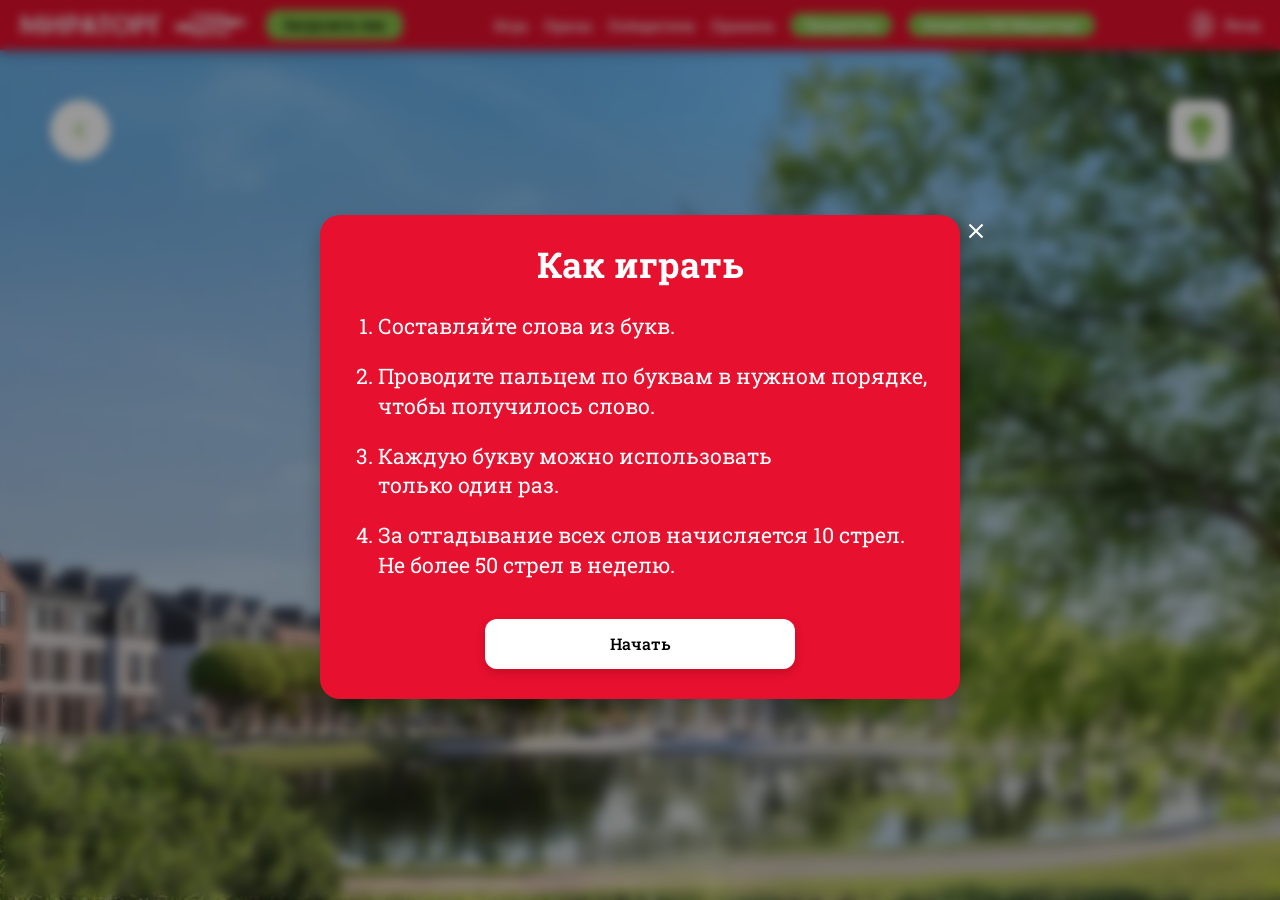
==== commit 8b5ca794: "add game instructions popup" ====
--- a/game.html
+++ b/game.html
@@ -10,7 +10,7 @@
     <link rel="stylesheet" type="text/css" href="./assets/css/choices.min.css" />
     <link rel="stylesheet" type="text/css" href="./assets/css/swiper-bundle.min.css" />
     <link rel="stylesheet" type="text/css" href="./assets/css/dropzone.min.css" />
-    <link rel="stylesheet" type="text/css" href="./assets/css/styles.min.css" />
+    <link rel="stylesheet" type="text/css" href="./assets/css/styles.min.css?v=1.2" />
     <title>Мираторг | Охота за словами</title>
   </head>
   <body>
@@ -54,7 +54,7 @@
               <a href="./products.html" class="button small green"><span>Продукты</span></a>
             </li>
             <li class="last">
-              <a href="#" class="button small green"><span>Акция в СМ Мираторг</span></a>
+              <a href="./miratorg.html" class="button small green"><span>Акция в СМ Мираторг</span></a>
             </li>
             <li class="extra">
               <button class="button small green" data-popup-open="how-to-get-arrows"><span>Как заработать стрелы?</span></button>
@@ -84,7 +84,7 @@
           <div class="container">
             <!--buttons-->
             <a href="./" class="game__button go-back">Назад</a>
-            <button class="game__button help" data-game-help>Подсказка</button>
+            <button class="game__button help" data-popup-open="how-to-play">Подсказка</button>
 
             <!--БЛОК ДЛЯ ВСТАВКИ ИГРЫ-->
             <div class="game">
@@ -188,6 +188,21 @@
     <!--POPUPS-->
     <div class="backdrop" data-backdrop>
       <div class="popup" data-popup>
+        <!--CHEQUE DOWNLOAD BY SELF POPUP-->
+        <div class="popup-content" id="how-to-play">
+          <button class="popup-close" data-popup-close></button>
+          <h2 class="title title--40">Как играть</h2>
+          <ol class="popup-ol">
+            <li>Составляйте слова из&nbsp;букв.</li>
+            <li>Проводите пальцем по&nbsp;буквам в&nbsp;нужном порядке, чтобы получилось слово.</li>
+            <li>Каждую букву можно использовать только&nbsp;один&nbsp;раз.</li>
+            <li>За&nbsp;отгадывание всех слов начисляется 10&nbsp;стрел. Не&nbsp;более 50 стрел в&nbsp;неделю.</li>
+          </ol>
+          <div class="buttons">
+            <button class="button white" data-popup-close><span>Начать</span></button>
+          </div>
+        </div>
+
         <!--AUTH POPUP-->
         <div class="popup-content" id="auth">
           <button class="popup-close" data-popup-close></button>
@@ -573,5 +588,12 @@
     <script src="./assets/js/plugins/swiper-bundle.min.js"></script>
     <script src="./assets/js/plugins/dropzone.min.js"></script>
     <script src="./assets/js/scripts.js" type="module" defer></script>
+    <script>
+      document.addEventListener('DOMContentLoaded', () => {
+        setTimeout(() => {
+          window.popup.open('how-to-play');
+        }, 800);
+      });
+    </script>
   </body>
 </html>
--- a/assets/css/styles.min.css
+++ b/assets/css/styles.min.css
@@ -1 +1 @@
-:root{--font: 'roboto-slab', sans-serif;--montserrat: 'montserrat', sans-serif;--serif: 'robotoserif', sans-serif;--white: #ffffff;--grey: #eef2ec;--black: #000000;--yellow: #e9cc29;--green: #88bf4a;--green-dark: #5b941b;--red: #e7102e;--red-dark: #b10000;--red-light: #eb4561;--invalid: #ffe26b}:root{font-synthesis:none;text-rendering:optimizeLegibility;-webkit-font-smoothing:antialiased;-moz-osx-font-smoothing:grayscale;outline:none;-webkit-tap-highlight-color:rgba(0,0,0,0);-webkit-backface-visibility:hidden;backface-visibility:hidden}*,*:before,*:after{padding:0;margin:0;-webkit-box-sizing:border-box;box-sizing:border-box;-webkit-tap-highlight-color:rgba(0,0,0,0)}html,body,.body{font-family:var(--font);font-size:14px;font-weight:400;height:100%;z-index:0}.body{width:100%;position:relative;overflow-x:hidden;overflow-y:auto;-ms-scroll-chaining:none;overscroll-behavior:none;font-family:var(--font);color:var(--white);background:var(--red);-webkit-overflow-scrolling:touch}.body.grey-bg{background:#eef2ec;color:var(--black)}.body.body--page{background:var(--white);color:var(--black)}img{display:block;-o-object-fit:cover;object-fit:cover;-webkit-user-select:none;-moz-user-select:none;-ms-user-select:none;user-select:none}h1,h2,h3,h4,h5,h6,b strong{color:inherit;font-family:var(--font);font-weight:700}a{color:inherit;text-decoration:none}ul,ol,menu{list-style:none}fieldset{border:none}button{position:relative;border:none;cursor:pointer;background:none;color:inherit}button:disabled{cursor:auto;pointer-events:none}.main{display:block;-webkit-box-flex:1;-ms-flex:1;flex:1;-webkit-box-pack:center;-ms-flex-pack:center;justify-content:center;-webkit-box-align:start;-ms-flex-align:start;align-items:flex-start;-ms-flex-line-pack:start;align-content:flex-start;position:relative;width:100%;height:auto}@media(max-width: 1279px)and (orientation: portrait),(max-width: 1023px){.main{min-height:calc(100svh - 430px)}}.container{display:block;position:relative;margin:0 auto;width:100%;max-width:1440px;padding:0px 20px;z-index:1}@media(max-width: 1439px){.container{max-width:1200px}}@media(max-width: 1279px){.container{max-width:1024px}}@media(max-width: 1023px){.container{max-width:768px}}.section{display:block;width:100%;position:relative;overflow:hidden;z-index:1}.section.full{min-height:100svh}.section.visible{overflow:visible}.preloader{display:-webkit-box;display:-ms-flexbox;display:flex;-webkit-box-pack:center;-ms-flex-pack:center;justify-content:center;-webkit-box-align:center;-ms-flex-align:center;align-items:center;-ms-flex-line-pack:center;align-content:center;position:fixed;overflow:hidden;width:100%;height:100%;left:0px;top:0px;z-index:200;background:var(--red);-webkit-transition:1s;transition:1s;opacity:1;visibility:visible;pointer-events:all}.preloader.hidden{pointer-events:none;opacity:0}.preloader.hidden span{-webkit-transform:scale(0);-ms-transform:scale(0);transform:scale(0)}.preloader span{width:30%;max-width:300px;height:170px;display:-webkit-inline-box;display:-ms-inline-flexbox;display:inline-flex;position:relative;-webkit-box-pack:center;-ms-flex-pack:center;justify-content:center;-webkit-box-align:center;-ms-flex-align:center;align-items:center;-ms-flex-line-pack:center;align-content:center;-webkit-transition:1s;transition:1s;-webkit-transform:scale(1);-ms-transform:scale(1);transform:scale(1);z-index:3}@media(max-width: 1023px){.preloader span{width:180px}}.preloader span img{position:absolute;width:100%;-webkit-animation:bounce 3s ease-out infinite;animation:bounce 3s ease-out infinite}@font-face{font-family:"roboto-slab";src:url("../fonts/robotoslab-regular.woff2") format("woff2"),url("../fonts/robotoslab-regular.woff") format("woff");font-weight:400;font-style:normal;font-display:swap}@font-face{font-family:"roboto-slab";src:url("../fonts/robotoslab-medium.woff2") format("woff2"),url("../fonts/robotoslab-medium.woff") format("woff");font-weight:500;font-style:normal;font-display:swap}@font-face{font-family:"roboto-slab";src:url("../fonts/robotoslab-bold.woff2") format("woff2"),url("../fonts/robotoslab-bold.woff") format("woff");font-weight:700;font-style:normal;font-display:swap}@font-face{font-family:"montserrat";src:url("../fonts/montserrat-regular.woff2") format("woff2"),url("../fonts/montserrat-regular.woff") format("woff");font-weight:400;font-style:normal;font-display:swap}@font-face{font-family:"robotoserif";src:url("../fonts/robotoserif-regular.woff2") format("woff2"),url("../fonts/robotoserif-regular.woff") format("woff");font-weight:400;font-style:normal;font-display:swap}.title{display:block;width:100%;margin:0 auto;line-height:1.1;text-align:center}.title.red{color:var(--red)}.title.circles{display:-webkit-box;display:-ms-flexbox;display:flex;-webkit-box-pack:center;-ms-flex-pack:center;justify-content:center;-webkit-box-align:center;-ms-flex-align:center;align-items:center;width:100%;gap:20px}.title.circles:before,.title.circles:after{content:"";display:block;width:clamp(14px,1.1111vw,16px);height:clamp(14px,1.1111vw,16px);border-radius:16px;-ms-flex-negative:0;flex-shrink:0;background:var(--red)}.title.circles.green:before,.title.circles.green:after{background:var(--green)}.title.ta--l{text-align:left}.title.upper{text-transform:uppercase}.title.title--20{font-size:clamp(14px,1.3889vw,20px)}.title.title--26{font-size:clamp(26px,1.8056vw,26px)}.title.title--28{font-size:clamp(22px,1.9444vw,50px)}.title.title--40{font-size:clamp(26px,2.7778vw,40px)}.title.title--42{font-size:clamp(32px,2.9167vw,42px)}.title.title--46{font-size:clamp(40px,3.1944vw,82px)}.title.title--60{font-size:clamp(40px,4.1667vw,60px);text-transform:uppercase}.title.title--64{font-size:clamp(40px,4.4444vw,64px);text-transform:uppercase}.subtitle{font-size:clamp(20px,1.6667vw,24px);line-height:1.2;font-weight:400;text-align:center}:root{--input-font-family: var(--font);--input-font-size: 14px;--input-font-weight: 400;--input-text-transform: auto;--input-height: 36px;--input-padding: 0px 14px;--input-background: var(--white);--input-border: 2px solid var(--white);--input-border-radius: 5px;--input-color: var(--black);--input-placeholder-color: var(--black);--input-placeholder-opacity: 0.6;--invalid-border: 2px solid var(--yellow);--invalid-color: var(--invalid);--form-gap: 14px}@media(max-width: 1439px){:root{--input-height: 36px;--input-font-size: 14px;--input-border-radius: 5px}}.form{display:-webkit-box;display:-ms-flexbox;display:flex;position:relative;-ms-flex-wrap:wrap;flex-wrap:wrap;width:100%;margin-left:auto;margin-right:auto;gap:var(--form-gap)}.form fieldset{display:-webkit-box;display:-ms-flexbox;display:flex;position:relative;width:100%;-webkit-box-orient:vertical;-webkit-box-direction:normal;-ms-flex-direction:column;flex-direction:column;gap:14px}.label{display:block;width:100%;position:relative;color:inherit}.label .label__text{display:block;width:100%;padding:0px 4px;font-size:10px;font-family:var(--font);opacity:.5;font-weight:500;text-align:left;padding-bottom:5px}.label .placeholder{display:-webkit-box;display:-ms-flexbox;display:flex;position:absolute;width:0px;height:100%;left:18px;top:-2px}@media(max-width: 767px){.label .placeholder{top:0px}}.label .placeholder{-ms-flex-wrap:wrap;flex-wrap:wrap;-webkit-box-pack:start;-ms-flex-pack:start;justify-content:flex-start;-webkit-box-align:center;-ms-flex-align:center;align-items:center;-ms-flex-line-pack:center;align-content:center;color:var(--black);opacity:.6;-webkit-transform:scale(1) translate(0px, 0px);-ms-transform:scale(1) translate(0px, 0px);transform:scale(1) translate(0px, 0px);-webkit-transition:-webkit-transform .2s;transition:-webkit-transform .2s;transition:transform .2s;transition:transform .2s, -webkit-transform .2s;pointer-events:none;white-space:nowrap}.input{width:100%;height:var(--input-height);background:var(--input-background);border:var(--input-border);border-radius:var(--input-border-radius);font-family:var(--input-font-family);font-size:var(--input-font-size);font-weight:var(--input-font-weight);color:var(--input-color);padding:var(--input-padding);text-transform:var(--input-text-transform);outline:none;-webkit-appearance:none;-moz-appearance:none;appearance:none;-webkit-transition:.3s;transition:.3s;-webkit-box-shadow:none;box-shadow:none;resize:none}.input::-webkit-input-placeholder{opacity:.7;-webkit-transition:opacity .3s ease 0s;transition:opacity .3s ease 0s}.input::-moz-placeholder{opacity:.7;-moz-transition:opacity .3s ease 0s;transition:opacity .3s ease 0s}.input:-ms-input-placeholder{opacity:.7;-ms-transition:opacity .3s ease 0s;transition:opacity .3s ease 0s}.input::-ms-input-placeholder{opacity:.7;-ms-transition:opacity .3s ease 0s;transition:opacity .3s ease 0s}.input::placeholder{opacity:.7;-webkit-transition:opacity .3s ease 0s;transition:opacity .3s ease 0s}.input:focus::-webkit-input-placeholder{opacity:0}.input:focus::-moz-placeholder{opacity:0}.input:focus:-ms-input-placeholder{opacity:0}.input:focus::-ms-input-placeholder{opacity:0}.input:focus::placeholder{opacity:0}.input.input--textarea{height:100px}.input.invalid{border:var(--invalid-border);color:var(--red)}.input:not(:-moz-placeholder)+.placeholder{transform:scale(0.7) translate(0px, -18px)}.input:not(:-ms-input-placeholder)+.placeholder{-ms-transform:scale(0.7) translate(0px, -18px);transform:scale(0.7) translate(0px, -18px)}.input:focus+.placeholder,.input:not(:placeholder-shown)+.placeholder{-webkit-transform:scale(0.7) translate(0px, -18px);-ms-transform:scale(0.7) translate(0px, -18px);transform:scale(0.7) translate(0px, -18px)}.input:-webkit-autofill{-webkit-box-shadow:0 0 0px 1000px rgba(0,0,0,0) inset !important;box-shadow:0 0 0px 1000px rgba(0,0,0,0) inset !important;-webkit-text-fill-color:var(--input-color) !important;font-size:var(--input-font-size) !important;font-family:var(--input-font-family) !important;-webkit-transition:background-color 9999s ease-in-out 0s;transition:background-color 9999s ease-in-out 0s}.inputError{display:block;width:100%;height:0px;position:absolute;left:0px;text-align:left;overflow:hidden;-webkit-transition:.3s;transition:.3s;color:var(--invalid);font-size:14px;font-family:var(--font);z-index:20;pointer-events:none}.inputError span{display:inline-block;position:relative;padding:5px 14px;color:var(--black);font-weight:500;font-size:11px;background:var(--yellow);-webkit-box-shadow:0px 3px 10px rgba(0,0,0,.2);box-shadow:0px 3px 10px rgba(0,0,0,.2);top:0px;left:0px;margin-top:5px}.inputError span:before{content:"";width:8px;height:8px;background:var(--yellow);position:absolute;left:9px;top:-3px;-webkit-transform:scaleX(1.5) rotate(45deg);-ms-transform:scaleX(1.5) rotate(45deg);transform:scaleX(1.5) rotate(45deg)}.radio,.checkbox{display:none}.radio+.label__text,.checkbox+.label__text{display:-webkit-inline-box;display:-ms-inline-flexbox;display:inline-flex;-ms-flex-wrap:wrap;flex-wrap:wrap;-webkit-box-align:center;-ms-flex-align:center;align-items:center;-ms-flex-line-pack:center;align-content:center;position:relative;width:100%;min-height:26px;padding:0px;padding-left:40px;color:inherit;opacity:1;cursor:pointer;font-size:14px;line-height:1}.radio+.label__text span,.checkbox+.label__text span{display:inline;font-size:12px;line-height:1.2}.radio+.label__text span a,.checkbox+.label__text span a{display:inline;width:auto;margin:0;text-align:left;color:var(--yellow)}@media(hover: hover){.radio+.label__text span a:hover,.checkbox+.label__text span a:hover{text-decoration:underline}}.radio+.label__text:before,.checkbox+.label__text:before{content:"";display:block;position:absolute;left:0px;top:50%;-webkit-transform:translate(0%, -50%);-ms-transform:translate(0%, -50%);transform:translate(0%, -50%);width:26px;height:26px;border-radius:6px;border:2px solid var(--white);background:rgba(0,0,0,0);-webkit-transition:border .3s;transition:border .3s}.radio:checked+.label__text:before,.checkbox:checked+.label__text:before{background:var(--white) url("../img/svg/checkbox.svg") no-repeat center center;background-size:100% 100%}.radio.invalid+.label__text,.checkbox.invalid+.label__text{color:var(--invalid)}.radio.invalid+.label__text:before,.checkbox.invalid+.label__text:before{border:2px solid var(--invalid)}.choices{background:none;border-radius:5px;width:100%;height:36px !important;background:var(--white);font-family:var(--font);text-align:left;border:none;margin:0 auto;z-index:10}.choices.is-open{border-radius:5px 5px 0px 0px}.choices.is-open .choices__inner{border-radius:5px 5px 0px 0px}.choices[data-type*=select-one] .choices__input{padding:0;border-bottom:none;background-color:none;margin:0}.choices__inner{width:calc(100% - 40px);text-align:left;border:none;padding:0 !important;border-radius:0px 0px 5px 5px;font-size:14px;font-weight:500;color:var(--black);overflow:hidden}.choices__list{border:none !important;overflow:hidden;padding:0px;background:none}.choices__list.choices__list--single{background:none !important;padding:0px 14px !important}.choices__list.choices__list--single>.choices__item{margin:0;height:36px;padding:0px !important;font-size:14px;margin-top:0}.choices__list--dropdown{left:0px;width:100% !important;border-radius:0px 0px 5px 5px !important;border:none !important;border-top:none !important;font-size:14px !important;font-weight:500;text-align:left;background:var(--white) !important}.choices__list--dropdown.is-active{background:none}.choices__list--dropdown .choices__item{background:var(--white);opacity:1}.choices__list--dropdown .choices__item.is-highlighted{background:rgba(0,0,0,.1) !important}.choices__item{display:block;background:none;-webkit-box-shadow:none;box-shadow:none;font-size:14px !important;width:100%;margin:0 auto;padding:0 !important;color:var(--black)}.choices__item.choices__item--selectable{display:-webkit-box;display:-ms-flexbox;display:flex;-webkit-box-pack:start;-ms-flex-pack:start;justify-content:flex-start;-webkit-box-align:center;-ms-flex-align:center;align-items:center;-ms-flex-line-pack:center;align-content:center;height:36px;padding:0px 14px !important}.choices__item:before,.choices__item:after{content:none !important}.choices[data-type*=select-one]::after{width:24px;height:24px;border:none !important;margin:0 !important;top:50%;right:6px;background:url("../img/svg/select.svg") no-repeat center center;-webkit-transform:translate(0px, -50%) rotate(0deg);-ms-transform:translate(0px, -50%) rotate(0deg);transform:translate(0px, -50%) rotate(0deg);-webkit-transition:.3s;transition:.3s}.choices.is-open[data-type*=select-one]::after{-webkit-transform:translate(0px, -50%) rotate(180deg);-ms-transform:translate(0px, -50%) rotate(180deg);transform:translate(0px, -50%) rotate(180deg)}.buttons{display:-webkit-box;display:-ms-flexbox;display:flex;position:relative;width:100%;-webkit-box-orient:vertical;-webkit-box-direction:normal;-ms-flex-direction:column;flex-direction:column;gap:12px}.button{display:-webkit-box;display:-ms-flexbox;display:flex;height:53px;-webkit-box-pack:center;-ms-flex-pack:center;justify-content:center;-webkit-box-align:center;-ms-flex-align:center;align-items:center;-ms-flex-line-pack:center;align-content:center;position:relative;overflow:hidden;border-radius:12px;padding:0px 30px;background:var(--red);font-family:var(--font);font-weight:500}.button span{display:block;font-size:18px;line-height:1.2;-webkit-transition:color .5s ease-out 0s;transition:color .5s ease-out 0s}@media(max-width: 1439px){.button{height:50px}.button span{font-size:16px;line-height:1.4}}.button>*{z-index:1;pointer-events:none}.button:before,.button:after{content:"";display:block;position:absolute;left:0px;top:0px;width:100%;height:100%;background:var(--black);z-index:0;-webkit-transition:-webkit-transform .5s ease-out 0s;transition:-webkit-transform .5s ease-out 0s;transition:transform .5s ease-out 0s;transition:transform .5s ease-out 0s, -webkit-transform .5s ease-out 0s;border-radius:10px}.button:before{-webkit-transform:translate(-101%, 0%);-ms-transform:translate(-101%, 0%);transform:translate(-101%, 0%)}.button:after{-webkit-transform:translate(101%, 0%);-ms-transform:translate(101%, 0%);transform:translate(101%, 0%)}@media(hover: hover){.button:hover:before,.button:hover:after{-webkit-transform:translate(0%, 0%);-ms-transform:translate(0%, 0%);transform:translate(0%, 0%)}}.button.big{height:64px;padding:0px 40px}.button.big span{font-size:24px}.button.medium{height:34px;padding:0px 20px}.button.medium span{font-size:16px}@media(max-width: 1439px){.button.medium{height:30px;padding:0px 18px}.button.medium span{font-size:14px}}@media(max-width: 1279px){.button.medium{height:40px;padding:0px 32px}.button.medium span{font-size:20px}}.button.small{height:28px;border-radius:20px;padding:0px 14px}.button.small span{font-size:16px}@media(max-width: 1439px){.button.small{height:24px;padding:0px 14px}.button.small span{font-size:14px}}@media(max-width: 1279px){.button.small{height:34px;padding:0px 16px}.button.small span{font-size:20px}}.button.green{background:var(--green)}.button.white{background:var(--white);-webkit-box-shadow:0px 4px 10px rgba(0,0,0,.15);box-shadow:0px 4px 10px rgba(0,0,0,.15)}.button.white:before,.button.white:after{background:var(--black)}.button.white span{font-size:16px;color:var(--black)}@media(hover: hover){.button.white:hover span{color:var(--white)}}.button.green-white{background:var(--green)}.button.green-white:before,.button.green-white:after{background:var(--white)}.button.green-white span{color:var(--black)}.button.full{width:100%;padding:0px 10px}.burger{display:none}.header{position:sticky;display:-webkit-box;display:-ms-flexbox;display:flex;-webkit-box-pack:justify;-ms-flex-pack:justify;justify-content:space-between;-webkit-box-align:center;-ms-flex-align:center;align-items:center;-ms-flex-line-pack:center;align-content:center;top:0px;left:0px;z-index:20;width:100%;height:64px;margin-bottom:-64px;-ms-flex-negative:0;flex-shrink:0;background:var(--red);color:var(--white);-webkit-box-shadow:0px 4px 10px rgba(0,0,0,.25);box-shadow:0px 4px 10px rgba(0,0,0,.25);padding:0px 20px;gap:20px}@media(min-width: 1500px){.header{padding:0px 32px}}@media(max-width: 1439px){.header{height:50px;margin-bottom:-50px}}@media(max-width: 1279px){.header{margin-bottom:-40px}}@media(max-width: 1023px){.header{margin-bottom:0px}}.header__buttons{display:-webkit-box;display:-ms-flexbox;display:flex;position:relative;-webkit-box-align:center;-ms-flex-align:center;align-items:center;-ms-flex-line-pack:center;align-content:center;gap:12px}.header__buttons .logo-miratorg{width:185px}@media(max-width: 1439px){.header__buttons .logo-miratorg{width:142px}}.header__buttons .logo-grill{width:95px}@media(max-width: 1439px){.header__buttons .logo-grill{width:72px}}.header__buttons span{font-size:16px;line-height:1.1;font-family:var(--font);font-weight:500}@media(max-width: 1439px){.header__buttons span{font-size:14px}}.header__buttons img,.header__buttons svg{display:block}.navigation{display:-webkit-box;display:-ms-flexbox;display:flex;-webkit-box-align:center;-ms-flex-align:center;align-items:center;-webkit-box-pack:center;-ms-flex-pack:center;justify-content:center;z-index:2;-webkit-box-flex:1;-ms-flex:1;flex:1}@media(max-width: 560px){.header__auth .header__buttons span{display:none}}.menu{display:-webkit-inline-box;display:-ms-inline-flexbox;display:inline-flex;-webkit-box-flex:1;-ms-flex:1;flex:1;-ms-flex-wrap:wrap;flex-wrap:wrap;-webkit-box-pack:center;-ms-flex-pack:center;justify-content:center;-webkit-box-align:center;-ms-flex-align:center;align-items:center;-ms-flex-line-pack:center;align-content:center;gap:20px}@media(max-width: 1439px){.menu{gap:16px}}@media(min-width: 1500px){.menu{gap:26px}}.menu li.extra{display:none}.menu li .menu__link{font-size:16px;font-weight:500;line-height:1;-webkit-transition:color .3s;transition:color .3s;cursor:pointer}@media(max-width: 1439px){.menu li .menu__link{font-size:14px}}.menu li .menu__link.active{color:var(--green)}.menu li .menu__link:hover{color:var(--green)}.menu li:first-child{margin-right:auto}.menu li.last{margin-right:auto}@media(max-width: 1279px){.menu{gap:20px}.menu li .menu__link{font-size:16px}}@media(max-width: 1279px){.burger{display:-webkit-box;display:-ms-flexbox;display:flex;position:relative;right:10px;-webkit-box-pack:center;-ms-flex-pack:center;justify-content:center;-webkit-box-align:center;-ms-flex-align:center;align-items:center;-ms-flex-line-pack:center;align-content:center;width:20px;height:50px;background:var(--brown);font-size:0px;z-index:2;margin-left:auto;margin-right:-10px;-ms-flex-negative:0;flex-shrink:0}.burger span,.burger:before,.burger:after{position:absolute;height:3px;border-radius:1.5px;background:var(--white);-webkit-transition:.6s;transition:.6s;opacity:1;z-index:1}.burger:before{content:"";width:20px}.burger:after{content:"";width:20px}.burger span{width:20px;-webkit-transform:translate(0px, 0px);-ms-transform:translate(0px, 0px);transform:translate(0px, 0px)}.burger:before{-webkit-transform:translate(0px, -8px) rotate(0deg);-ms-transform:translate(0px, -8px) rotate(0deg);transform:translate(0px, -8px) rotate(0deg)}.burger:after{-webkit-transform:translate(0px, 8px) rotate(0deg);-ms-transform:translate(0px, 8px) rotate(0deg);transform:translate(0px, 8px) rotate(0deg)}.burger.open span{-webkit-transform:translate(10px, 0px);-ms-transform:translate(10px, 0px);transform:translate(10px, 0px);opacity:0}.burger.open:before{-webkit-transform:translate(0px, 0px) rotate(45deg);-ms-transform:translate(0px, 0px) rotate(45deg);transform:translate(0px, 0px) rotate(45deg)}.burger.open:after{-webkit-transform:translate(0px, 0px) rotate(-45deg);-ms-transform:translate(0px, 0px) rotate(-45deg);transform:translate(0px, 0px) rotate(-45deg)}.header__buttons{z-index:1}.header__buttons span{font-size:20px}.navigation{position:fixed;-webkit-box-align:start;-ms-flex-align:start;align-items:flex-start;width:100%;height:100vh;overflow-x:hidden;overflow-y:auto;scrollbar-width:none;-ms-overflow-style:none;top:0px;right:0px;background:var(--red);-webkit-transform:translate(0%, 0%);-ms-transform:translate(0%, 0%);transform:translate(0%, 0%);-webkit-transition:opacity .3s ease .3s;transition:opacity .3s ease .3s;opacity:0;pointer-events:none;padding:0px;z-index:0}.navigation::-webkit-scrollbar{width:0px;height:0px;display:none}.navigation .menu{-webkit-transition:opacity .3s ease 0s,-webkit-transform .3s ease 0s;transition:opacity .3s ease 0s,-webkit-transform .3s ease 0s;transition:transform .3s ease 0s,opacity .3s ease 0s;transition:transform .3s ease 0s,opacity .3s ease 0s,-webkit-transform .3s ease 0s;opacity:0;-webkit-transform:translate(0%, -20%);-ms-transform:translate(0%, -20%);transform:translate(0%, -20%)}.navigation.open{pointer-events:all;opacity:1;-webkit-transform:translate(0%, 0%);-ms-transform:translate(0%, 0%);transform:translate(0%, 0%);-webkit-transition:opacity .3s ease 0s;transition:opacity .3s ease 0s}.navigation.open .menu{-webkit-transition:opacity .5s ease 0s,-webkit-transform .5s ease 0s;transition:opacity .5s ease 0s,-webkit-transform .5s ease 0s;transition:transform .5s ease 0s,opacity .5s ease 0s;transition:transform .5s ease 0s,opacity .5s ease 0s,-webkit-transform .5s ease 0s;opacity:1;-webkit-transform:translate(0%, 0%);-ms-transform:translate(0%, 0%);transform:translate(0%, 0%)}.menu{padding:80px 30px 50px 30px;width:100%;max-width:768px;min-height:100svh;-ms-flex-wrap:nowrap;flex-wrap:nowrap;-webkit-box-orient:vertical;-webkit-box-direction:normal;-ms-flex-direction:column;flex-direction:column;-webkit-box-pack:start;-ms-flex-pack:start;justify-content:flex-start;-webkit-box-align:center;-ms-flex-align:center;align-items:center;-ms-flex-line-pack:center;align-content:center;gap:30px}}@media(max-width: 1279px)and (max-width: 767px){.menu{padding:60px 20px 40px 20px}}@media(max-width: 1279px){.menu li{-webkit-box-ordinal-group:2;-ms-flex-order:1;order:1}.menu li.extra{display:-webkit-box;display:-ms-flexbox;display:flex}.menu li:first-child{-webkit-box-ordinal-group:3;-ms-flex-order:2;order:2;margin-right:0;margin-top:auto}.menu li:first-child+li{margin-top:auto}.menu li:first-child .button{min-width:290px;height:54px;background:var(--white)}.menu li:first-child .button span{color:var(--black);line-height:1.1}.menu li.last{margin-right:0}.menu li .menu__link{font-size:22px;font-weight:500}.menu li .button.small{height:40px;padding-left:20px;padding-right:20px}.menu li .button.small span{font-size:22px;font-weight:500}}.stycky-button{display:-webkit-box;display:-ms-flexbox;display:flex;-webkit-box-orient:vertical;-webkit-box-direction:normal;-ms-flex-direction:column;flex-direction:column;-webkit-box-pack:center;-ms-flex-pack:center;justify-content:center;-webkit-box-align:center;-ms-flex-align:center;align-items:center;position:fixed;z-index:19;gap:8px;width:150px;height:150px;left:32px;bottom:32px;border-radius:150px;cursor:pointer;-webkit-transition:-webkit-transform .7s ease-in-out 0s;transition:-webkit-transform .7s ease-in-out 0s;transition:transform .7s ease-in-out 0s;transition:transform .7s ease-in-out 0s, -webkit-transform .7s ease-in-out 0s;-webkit-transform:translate(0px, 200px);-ms-transform:translate(0px, 200px);transform:translate(0px, 200px);background:rgba(188,5,31,.898);backdrop-filter:blur(5px);color:var(--white)}.stycky-button span{font-family:var(--font);font-weight:700;text-transform:uppercase;font-size:20px;line-height:1}.stycky-button:before,.stycky-button:after{content:"";display:block;position:relative;width:60px;height:10px;background:url("../img/svg/fork.svg") no-repeat center center/contain}.stycky-button:after{-webkit-transform:scaleX(-1);-ms-transform:scaleX(-1);transform:scaleX(-1)}.stycky-button.active{-webkit-transform:translate(0px, 0px);-ms-transform:translate(0px, 0px);transform:translate(0px, 0px)}.stycky-button.active.end{-webkit-transform:translate(0px, 200px);-ms-transform:translate(0px, 200px);transform:translate(0px, 200px)}@media(max-width: 1439px){.stycky-button{gap:2px;width:100px;height:100px;left:10px;bottom:10px}.stycky-button span{font-size:14px}.stycky-button:before,.stycky-button:after{width:40px}}@media(max-width: 1279px){.stycky-button{width:84px;height:84px}.stycky-button span{font-size:11px}.stycky-button:before,.stycky-button:after{width:34px}}.tabs{width:100%;display:block}.tabs-navigation{display:-webkit-box;display:-ms-flexbox;display:flex;position:relative;width:100%;-webkit-box-pack:stretch;-ms-flex-pack:stretch;justify-content:stretch;-webkit-box-align:center;-ms-flex-align:center;align-items:center;-ms-flex-line-pack:center;align-content:center;overflow:hidden;border-radius:24px 24px 0px 0px;background:var(--red-dark)}.tabs-navigation li{-webkit-box-flex:1;-ms-flex:1;flex:1}.tabs-navigation li:first-child{-webkit-box-flex:0;-ms-flex:none;flex:none;-ms-flex-negative:0;flex-shrink:0;width:36%}.tabs-navigation li button{display:-webkit-box;display:-ms-flexbox;display:flex;position:relative;width:100%;-ms-flex-wrap:wrap;flex-wrap:wrap;-webkit-box-pack:center;-ms-flex-pack:center;justify-content:center;-webkit-box-align:center;-ms-flex-align:center;align-items:center;-ms-flex-line-pack:center;align-content:center;min-height:66px;border-radius:24px 24px 0px 0px;background:rgba(0,0,0,0);-webkit-transition:.3s;transition:.3s;font-size:24px;font-weight:500;font-family:var(--font);text-transform:uppercase}@media(max-width: 767px){.tabs-navigation li button{min-height:56px;font-size:22px}}.tabs-navigation li button.active{background:var(--red);pointer-events:none}.tab{display:block;width:100%;position:relative;overflow:hidden;height:0px;opacity:0;-webkit-transition:.5s;transition:.5s}.tab.active{opacity:1}.swiper{width:100%}.arrow{display:block;position:absolute;width:60px;height:60px}@media(max-width: 1439px){.arrow{width:50px;height:50px}}@media(max-width: 1023px){.arrow{width:40px;height:40px}}.arrow{border-radius:60px;background:var(--green);overflow:hidden;cursor:pointer;-webkit-transition:.3s;transition:.3s;z-index:4}.arrow.swiper-button-disabled{opacity:0;pointer-events:none}.arrow[data-arrow-prev]{left:0px;top:50%;-webkit-transform:translate(-50%, -50%);-ms-transform:translate(-50%, -50%);transform:translate(-50%, -50%);background:var(--green) url("../img/svg/arrow-left.svg") no-repeat center center}.arrow[data-arrow-prev].red{background:var(--red) url("../img/svg/arrow-left.svg") no-repeat center center}.arrow[data-arrow-prev].white{background:var(--white) url("../img/svg/arrow-left-red.svg") no-repeat center center}@media(hover: hover){.arrow[data-arrow-prev]:hover{background:var(--black) url("../img/svg/arrow-left.svg") no-repeat center center}}.arrow[data-arrow-next]{right:0px;top:50%;-webkit-transform:translate(50%, -50%);-ms-transform:translate(50%, -50%);transform:translate(50%, -50%);background:var(--green) url("../img/svg/arrow-right.svg") no-repeat center center}.arrow[data-arrow-next].red{background:var(--red) url("../img/svg/arrow-right.svg") no-repeat center center}.arrow[data-arrow-next].white{background:var(--white) url("../img/svg/arrow-right-red.svg") no-repeat center center}@media(hover: hover){.arrow[data-arrow-next]:hover{background:var(--black) url("../img/svg/arrow-right.svg") no-repeat center center}}.swiper-pagination{display:-webkit-box;display:-ms-flexbox;display:flex;position:relative;width:364px !important;max-width:calc(100% - 40px);height:12px;margin-left:auto;margin-right:auto;margin-top:24px;-webkit-box-pack:center;-ms-flex-pack:center;justify-content:center;-webkit-box-align:center;-ms-flex-align:center;align-items:center;-ms-flex-line-pack:center;align-content:center;top:0px !important;left:0px !important;bottom:0px !important;-webkit-transform:translate(0%, 0%) !important;-ms-transform:translate(0%, 0%) !important;transform:translate(0%, 0%) !important;gap:2px;overflow:visible}@media(max-width: 767px){.swiper-pagination{margin-top:14px}}.swiper-pagination .swiper-pagination-bullet{-webkit-box-flex:1;-ms-flex:1;flex:1;width:auto !important;height:8px !important;border-radius:0px !important;background:hsla(0,0%,100%,.5);-webkit-transform:scale(1) translate(0px, 0px) !important;-ms-transform:scale(1) translate(0px, 0px) !important;transform:scale(1) translate(0px, 0px) !important;left:0px !important;margin:0 !important;opacity:1;-webkit-box-shadow:inset 0px 4px 4px rgba(0,0,0,0);box-shadow:inset 0px 4px 4px rgba(0,0,0,0);-webkit-transition:background .3s !important;transition:background .3s !important}.swiper-pagination .swiper-pagination-bullet:first-child{border-radius:20px 0px 0px 20px !important}.swiper-pagination .swiper-pagination-bullet:last-child{border-radius:0px 20px 20px 0px !important}.swiper-pagination .swiper-pagination-bullet.swiper-pagination-bullet-active{background:#fff}.swiper-pagination.big .swiper-pagination-bullet{width:52px !important}.swiper-pagination.big .swiper-pagination-bullet.swiper-pagination-bullet-active{background:#44caf6;-webkit-box-shadow:inset 4px 4px 10px #00eaff;box-shadow:inset 4px 4px 10px #00eaff}@media(max-width: 767px){.swiper-pagination.big .swiper-pagination-bullet{width:26px !important;height:6px !important;-webkit-box-shadow:inset 0px 2px 2px rgba(0,0,0,.25);box-shadow:inset 0px 2px 2px rgba(0,0,0,.25)}}.section--accordeon{background:var(--white);padding-bottom:60px;overflow:visible}@media(max-width: 1023px){.section--accordeon{padding-bottom:40px}}@media(max-width: 767px){.section--accordeon .container{padding:0px 10px}}.section--accordeon__header{position:relative;background:var(--green);padding:10px 20px;border-radius:80px;cursor:pointer;-webkit-user-select:none;-moz-user-select:none;-ms-user-select:none;user-select:none;outline:none;color:var(--white)}@media(max-width: 767px){.section--accordeon__header{display:-webkit-box;display:-ms-flexbox;display:flex;padding-right:60px;padding-left:24px;min-height:80px;-webkit-box-align:center;-ms-flex-align:center;align-items:center}.section--accordeon__header .title{margin-right:auto;-webkit-box-pack:start;-ms-flex-pack:start;justify-content:flex-start;font-size:30px;text-align:left}.section--accordeon__header .title:before,.section--accordeon__header .title:after{content:none}}.section--accordeon__body{color:var(--black)}[data-accordeon]{display:block;position:relative;width:100%}[data-accordeon] [data-accordeon-header]{cursor:pointer;-webkit-user-select:none;-moz-user-select:none;-ms-user-select:none;user-select:none;outline:none;position:relative}[data-accordeon] [data-accordeon-header]:before{content:"";position:absolute;right:20px;top:50%;width:42px;height:42px;border-radius:42px;background:var(--red) url("../img/svg/arrow-down.svg") no-repeat center center;background-size:24px 12px;-webkit-transform:translate(0%, -50%) rotate(0deg);-ms-transform:translate(0%, -50%) rotate(0deg);transform:translate(0%, -50%) rotate(0deg);-webkit-transition:-webkit-transform .5s ease 0s;transition:-webkit-transform .5s ease 0s;transition:transform .5s ease 0s;transition:transform .5s ease 0s, -webkit-transform .5s ease 0s}@media(max-width: 1279px){[data-accordeon] [data-accordeon-header]:before{right:14px}}@media(max-width: 767px){[data-accordeon] [data-accordeon-header]:before{right:10px}}[data-accordeon].active>[data-accordeon-header]:before{-webkit-transform:translate(0%, -50%) rotate(180deg);-ms-transform:translate(0%, -50%) rotate(180deg);transform:translate(0%, -50%) rotate(180deg)}[data-accordeon-body]{display:block;position:relative;overflow:hidden;width:100%;height:0px}.section--hero{display:-webkit-box;display:-ms-flexbox;display:flex;-webkit-box-orient:vertical;-webkit-box-direction:normal;-ms-flex-direction:column;flex-direction:column;height:auto;z-index:2;background:-webkit-gradient(linear, left top, left bottom, color-stop(80%, var(--red)), color-stop(81%, rgba(0, 0, 0, 0)));background:linear-gradient(var(--red) 80%, rgba(0, 0, 0, 0) 81%)}.section--hero .logo{width:26.8%;left:4.583333vw;top:6.5vw}@media(max-width: 1279px){.section--hero .logo{left:5%;top:70px}}@media(max-width: 1023px){.section--hero .logo{top:4.5vw}}@media(max-width: 600px){.section--hero .logo{left:6.4%;top:20px;width:54.4%}}@media(max-width: 500px){.section--hero .logo{left:20px}}.section--hero .house{left:6.5vw}@media(min-width: 1280px){.section--hero .house{top:-34px}}@media(max-width: 1279px){.section--hero .house{left:0vw;max-width:270px}}.section--hero .hero-content{-ms-flex-line-pack:center;align-content:center;-webkit-box-align:center;-ms-flex-align:center;align-items:center;margin-top:-40px;background:-webkit-gradient(linear, left top, left bottom, color-stop(30%, var(--red)), color-stop(31%, rgba(0, 0, 0, 0)));background:linear-gradient(180deg, var(--red) 30%, rgba(0, 0, 0, 0) 31%);color:var(--white)}@media(max-width: 1365px){.section--hero .hero-content{margin-top:-20px}}@media(max-width: 1023px){.section--hero .hero-content{margin-top:0px}}.section--hero .fsk{left:7vw}@media(max-width: 1279px){.section--hero .fsk{width:auto;left:0px;padding-right:100px;padding-left:30px;margin:0;margin-left:7vw}}@media(max-width: 1279px){.section--hero .house__image{left:0px;right:0px;max-width:110%}.section--hero .hero-products{width:390px}}@media(max-width: 1023px){.section--hero .hero-products{display:-webkit-box;display:-ms-flexbox;display:flex;width:280px;margin-bottom:20px;margin-right:auto;margin-top:-76px}.section--hero .house{width:360px;max-width:360px;height:240px}.section--hero .fsk{width:auto;left:100px;padding-right:46px;padding-left:46px;margin:0}}.hero-title{text-align:center;width:clamp(340px,26.25vw,672px)}.hero-title .title{width:100%;text-align:center}@media(max-width: 1023px){.hero-title{display:-webkit-box;display:-ms-flexbox;display:flex;width:auto;margin-bottom:10px}}.section--winn{padding:11.8vw 0px 110px 0px;background:url("../img/how-to-winn/bg.svg") no-repeat center center/cover;-webkit-mask-image:-webkit-gradient(linear, left top, left bottom, color-stop(0, #000)),url("../img/how-to-winn/mask-top.svg"),url("../img/how-to-winn/mask-bottom.svg");-webkit-mask-image:linear-gradient(#000 0 0),url("../img/how-to-winn/mask-top.svg"),url("../img/how-to-winn/mask-bottom.svg");mask-image:-webkit-gradient(linear, left top, left bottom, color-stop(0, #000)),url("../img/how-to-winn/mask-top.svg"),url("../img/how-to-winn/mask-bottom.svg");mask-image:linear-gradient(#000 0 0),url("../img/how-to-winn/mask-top.svg"),url("../img/how-to-winn/mask-bottom.svg");-webkit-mask-repeat:no-repeat,no-repeat,no-repeat;mask-repeat:no-repeat,no-repeat,no-repeat;-webkit-mask-size:100% calc(100% + 2px),100% 7.638888vw,100% 103px;mask-size:100% calc(100% + 2px),100% 7.638888vw,100% 103px;-webkit-mask-position:center,center top,center bottom;mask-position:center,center top,center bottom;-webkit-mask-composite:xor, xor;mask-composite:exclude,exclude;z-index:1;margin-top:-7.2vw;color:var(--white)}@media(max-width: 1439px){.section--winn{-webkit-mask-size:100% 100%,100% 7.638888vw,1440px 103px;mask-size:100% 100%,100% 7.638888vw,1440px 103px}}@media(max-width: 1279px){.section--winn{margin-top:-70px;padding:140px 0px 80px 0px}}@media(max-width: 1023px){.section--winn{margin-top:-50px;padding:100px 0px 80px 0px}}@media(max-width: 767px){.section--winn{margin-top:0px;padding:70px 0px 60px 0px;-webkit-mask-size:100% 100%,100% 24px,768px 102px;mask-size:100% 100%,100% 24px,768px 102px}.section--winn .title{-webkit-box-orient:vertical;-webkit-box-direction:normal;-ms-flex-direction:column;flex-direction:column}.section--winn .title:after{content:none}.section--winn .title:before{width:90px;height:20px;background:url("../img/svg/fork.svg") no-repeat center center/contain}}.how-to-winn{display:-webkit-box;display:-ms-flexbox;display:flex;position:relative;width:100%;margin-top:74px;-ms-flex-wrap:wrap;flex-wrap:wrap;-webkit-box-pack:start;-ms-flex-pack:start;justify-content:flex-start}.how-to-winn .swiper-slide{display:-webkit-box;display:-ms-flexbox;display:flex;position:relative;width:25%;-webkit-box-orient:vertical;-webkit-box-direction:normal;-ms-flex-direction:column;flex-direction:column;-webkit-box-pack:start;-ms-flex-pack:start;justify-content:flex-start;-webkit-box-align:center;-ms-flex-align:center;align-items:center;-ms-flex-line-pack:center;align-content:center;gap:16px;text-align:center}.how-to-winn .swiper-slide>*{z-index:1}.how-to-winn .swiper-slide img{position:relative;width:100%;max-width:242px;z-index:0}.how-to-winn .swiper-slide:nth-child(2) img{-webkit-transform:translate(0%, 30%);-ms-transform:translate(0%, 30%);transform:translate(0%, 30%)}.how-to-winn .swiper-slide h3{font-size:24px}.how-to-winn .swiper-slide .button{margin-top:10px}.how-to-winn .swiper-slide:before{content:"";position:absolute;width:90px;height:20px;left:100%;top:32%;-webkit-transform:translate(-50%, 0%);-ms-transform:translate(-50%, 0%);transform:translate(-50%, 0%);background:url("../img/svg/fork.svg") no-repeat center center/contain}.how-to-winn .swiper-slide:last-child:before{content:none}.how-to-winn .swiper-slide:nth-child(3):before{-webkit-transform:translate(-60%, 0%);-ms-transform:translate(-60%, 0%);transform:translate(-60%, 0%)}@media(max-width: 1439px){.how-to-winn{margin-top:60px}.how-to-winn .swiper-slide{gap:16px}.how-to-winn .swiper-slide img{max-width:200px}.how-to-winn .swiper-slide h3{font-size:20px}.how-to-winn .swiper-slide:before{width:80px;height:14px}}@media(max-width: 1279px){.how-to-winn{width:80%;margin:0 auto;margin-top:50px;padding:0px 20px}.how-to-winn .swiper{overflow:visible}.how-to-winn .swiper-slide{opacity:0;pointer-events:none;-webkit-transition:opacity .5s;transition:opacity .5s}.how-to-winn .swiper-slide img{max-width:242px}.how-to-winn .swiper-slide h3{font-size:24px}.how-to-winn .swiper-slide:before{-webkit-transition:opacity .5s;transition:opacity .5s;opacity:0}.how-to-winn .swiper-slide.swiper-slide-active,.how-to-winn .swiper-slide.swiper-slide-active+.swiper-slide{opacity:1;pointer-events:all}.how-to-winn .swiper-slide.swiper-slide-active:before{opacity:1}}@media(max-width: 1023px){.how-to-winn{width:calc(100% - 30px)}}@media(max-width: 767px){.how-to-winn{width:94%;max-width:350px;margin-top:30px}.how-to-winn .arrow{top:35%}.how-to-winn .swiper-slide:before{content:none}.how-to-winn .swiper-slide.swiper-slide-active+.swiper-slide{opacity:0;pointer-events:none}}.section--prizes{padding:150px 0px;margin-top:-110px;margin-bottom:-110px;z-index:0;scroll-margin-top:-86px;background:var(--white);color:var(--white)}.section--prizes.arrows-exchange{background:none}.prizes{display:block;position:relative;overflow:hidden;width:100%;border-radius:60px;padding:50px;background:var(--red) url("../img/prizes/bg.svg") no-repeat center center/cover}.prizes .swiper{overflow:visible}.prizes-navigation{display:-webkit-box;display:-ms-flexbox;display:flex;position:relative;width:100%;-ms-flex-wrap:wrap;flex-wrap:wrap;-webkit-box-pack:center;-ms-flex-pack:center;justify-content:center;-webkit-box-align:center;-ms-flex-align:center;align-items:center;-ms-flex-line-pack:center;align-content:center;margin:40px 0px 24px 0px;gap:2px}.prizes-navigation li{-webkit-box-flex:1;-ms-flex:1;flex:1}.prizes-navigation li button{display:-webkit-box;display:-ms-flexbox;display:flex;width:100%;height:50px;-webkit-box-pack:center;-ms-flex-pack:center;justify-content:center;-webkit-box-align:center;-ms-flex-align:center;align-items:center;-ms-flex-line-pack:center;align-content:center;text-align:center;font-size:16px;line-height:1.2;font-family:var(--font);background-color:var(--white);font-weight:500;color:var(--black);-webkit-transition:background-color .3s,color .3s;transition:background-color .3s,color .3s}.prizes-navigation li button.active{color:var(--white);background-color:var(--green)}.prizes-navigation li:first-child button{border-radius:25px 0px 0px 25px}.prizes-navigation li:last-child button{border-radius:0px 25px 25px 0px}.prize-tab{min-height:600px;border-radius:50px;-webkit-transition:opacity .5s;transition:opacity .5s;pointer-events:none;opacity:0}.prize-tab.swiper-slide-active{pointer-events:all;opacity:1}.main-prize{display:-webkit-box;display:-ms-flexbox;display:flex;position:relative;-webkit-box-orient:horizontal;-webkit-box-direction:normal;-ms-flex-direction:row;flex-direction:row;-webkit-box-pack:start;-ms-flex-pack:start;justify-content:flex-start;overflow:hidden;background:var(--red-light);min-height:600px;border-radius:50px}.main-prize.intro{-webkit-box-orient:vertical;-webkit-box-direction:normal;-ms-flex-direction:column;flex-direction:column;-webkit-box-pack:center;-ms-flex-pack:center;justify-content:center;-webkit-box-align:center;-ms-flex-align:center;align-items:center;-ms-flex-line-pack:center;align-content:center;gap:34px;background:var(--red-light) url("../img/prizes/main-prize.webp") no-repeat center center/contain;padding:30px;padding-top:40px}.main-prize.intro .title--20{margin-top:auto}.main-prize__image{position:relative;overflow:hidden;width:800px;border-radius:50px;-ms-flex-negative:0;flex-shrink:0}.main-prize__image img{position:relative;z-index:1;max-width:100%}.main-prize__image:after{content:"";position:absolute;width:200px;height:65px;right:28px;bottom:20px;background:url("../img/svg/fsk.svg") no-repeat center center/contain;z-index:2}.main-prize__text{-webkit-box-flex:1;-ms-flex:1;flex:1;display:-webkit-box;display:-ms-flexbox;display:flex;-webkit-box-orient:vertical;-webkit-box-direction:normal;-ms-flex-direction:column;flex-direction:column;gap:14px;padding:50px 52px;-ms-flex-line-pack:start;align-content:flex-start}.main-prize__text a{-webkit-transition:color .3s,border-bottom .3s;transition:color .3s,border-bottom .3s;border-bottom:1px solid var(--white)}@media(hover: hover){.main-prize__text a:hover{color:var(--green);border-bottom:1px solid var(--green)}}.main-prize__text .title{text-align:left}.main-prize__text .fskfamilyru{margin-top:auto;margin-left:auto;font-weight:500;font-size:14px;line-height:1.2}.main-prize__text p{font-family:var(--serif);font-size:16px;line-height:1.4;font-weight:400}.main-prize__text p .under{text-decoration:underline}.main-prize__text strong{font-size:24px;line-height:1.4;font-weight:500}.main-prize__text strong .under{text-decoration:underline}.arrows-sum{display:-webkit-box;display:-ms-flexbox;display:flex;-webkit-box-pack:center;-ms-flex-pack:center;justify-content:center;-webkit-box-align:center;-ms-flex-align:center;align-items:center;-ms-flex-line-pack:center;align-content:center;position:absolute;width:80px;height:80px;right:0px;top:0px;background:url("../img/svg/cloud-green.svg") no-repeat center center/cover;font-weight:500;font-size:14px;line-height:1;-webkit-transform:rotate(-8deg);-ms-transform:rotate(-8deg);transform:rotate(-8deg);color:var(--white);z-index:4}.arrows-sum.red{background:url("../img/svg/cloud-red.svg") no-repeat center center/cover}.arrows-count{display:-webkit-box;display:-ms-flexbox;display:flex;position:relative;width:calc(100% - 84px);max-width:240px;-ms-flex-wrap:wrap;flex-wrap:wrap;-webkit-box-pack:justify;-ms-flex-pack:justify;justify-content:space-between;-webkit-box-align:center;-ms-flex-align:center;align-items:center;-ms-flex-line-pack:center;align-content:center;gap:4px;margin:0 auto}.arrows-count .arrows-count__bar{position:relative;width:100%;height:6px;margin:8px 0px;background:var(--grey);border-radius:6px}.arrows-count .arrows-count__bar:before{content:"";position:absolute;width:42px;height:22px;right:calc(100% - 3px);top:calc(50% - 11px);background:url("../img/svg/fork-left.svg") no-repeat center center/contain}.arrows-count .arrows-count__bar .arrows-count__range{position:relative;height:100%;background:var(--green);border-radius:6px}.arrows-count .arrows-count__bar .arrows-count__range:after{content:"";position:absolute;width:42px;height:22px;left:calc(100% - 3px);top:calc(50% - 11px);background:url("../img/svg/fork-right.svg") no-repeat center center/contain}.arrows-count span{font-size:12px;line-height:1.2}.arrows-count span:last-child{opacity:.5}.prize-slider{width:100%;min-height:600px;border-radius:50px;background:var(--red-light);color:var(--white);padding:40px 0px 28px 0px}.prize-slider.green{background:var(--green)}.prize-slider.green-image{background:var(--green) url("../img/prizes/garant-bg.svg") no-repeat center center/cover}.prize-slider.red-image{background:var(--red-light) url("../img/prizes/month-bg.svg") no-repeat center center/cover}.prize-slider>h3{text-align:center;font-size:22px;line-height:1.4;font-weight:500}.prize-slider .arrows-sum{right:-24px;top:-16px}.prize-slider .button{height:46px;color:Var(--white);border-radius:18px}.prize-slider .button span{font-size:16px;line-height:1.3}.prize-slider .swiper{margin-top:32px;padding:0px 70px;overflow:hidden}.prize-slider .prize-slide{display:-webkit-box;display:-ms-flexbox;display:flex;position:relative;-webkit-box-orient:vertical;-webkit-box-direction:normal;-ms-flex-direction:column;flex-direction:column;-webkit-box-pack:center;-ms-flex-pack:center;justify-content:center;-webkit-box-align:start;-ms-flex-align:start;align-items:flex-start;-ms-flex-line-pack:start;align-content:flex-start;background:var(--white);padding:30px;border-radius:40px;color:var(--black);-webkit-transition:opacity .5s;transition:opacity .5s;opacity:0;pointer-events:none;margin-top:16px;min-height:420px}.prize-slider .prize-slide.swiper-slide-active,.prize-slider .prize-slide.swiper-slide-active+.swiper-slide,.prize-slider .prize-slide.swiper-slide-active+.swiper-slide+.swiper-slide{opacity:1;pointer-events:all}.prize-slider .image{position:relative;width:240px;height:240px;margin:0 auto}.prize-slider .image img{max-width:100%;max-height:100%}.prize-slider .prize-name{display:-webkit-box;display:-ms-flexbox;display:flex;position:relative;width:100%;min-height:50px;-webkit-box-pack:center;-ms-flex-pack:center;justify-content:center;-webkit-box-align:center;-ms-flex-align:center;align-items:center;-ms-flex-line-pack:center;align-content:center;text-align:center;font-size:20px;line-height:1.4;font-weight:500;margin-bottom:20px}.prize-slider .prize-slide__footer{width:100%;margin-top:auto}.prize-slider.big .prize-slide{background:none;color:var(--white);padding:0px 30px;border-radius:0px;margin-top:16px}.prize-slider.big .prize-slide .image{width:260px;height:260px;margin-bottom:20px}.prize-slider.large .prize-slide{background:none;color:var(--white);padding:0px;border-radius:0px;margin-top:16px}.prize-slider.large .prize-slide .image{width:320px;height:320px;margin-bottom:26px}.prize-slider.large .prize-slide .prize-slide__footer{margin-top:20px}@media(max-width: 1439px){.section--prizes{scroll-margin-top:-110px}.prizes{padding:50px 40px 40px 40px}.prizes-navigation{margin:32px 0px 24px 0px}.prizes-navigation li button{height:45px;font-size:14px}.prize-tab{min-height:60px;border-radius:40px}.main-prize{min-height:495px;border-radius:50px}.main-prize.intro{gap:30px;padding:32px 20px 26px 20px;padding-top:32px}.main-prize.intro .title--20{font-size:14px}.main-prize.intro>img{width:150px}.main-prize__image{width:61%;height:auto}.main-prize__image img{width:100%;height:100%}.main-prize__image:after{width:120px;height:40px;right:30px;bottom:30px}.main-prize__text{gap:14px;padding:40px 40px 30px 40px}.main-prize__text .title{font-size:32px}.main-prize__text .fskfamilyru{font-size:14px}.main-prize__text p{font-size:14px}.main-prize__text strong{font-size:16px}.arrows-sum{width:70px;height:70px;font-size:12px}.arrows-count{width:calc(100% - 70px);max-width:240px}.prize-slider{min-height:0px;padding:30px 0px 24px 0px}.prize-slider>h3{font-size:20px}.prize-slider .arrows-sum{right:-20px;top:-16px}.prize-slider .button{height:40px}.prize-slider .button span{font-size:14px}.prize-slider .swiper{margin-top:20px;padding:0px 40px}.prize-slider .prize-slide{min-height:360px;padding:20px;border-radius:30px}.prize-slider .image{width:200px;height:200px}.prize-slider .prize-name{min-height:50px;font-size:20px}.prize-slider.big .prize-slide{background:none;color:var(--white);padding:0px 20px;border-radius:0px;margin-top:16px}.prize-slider.big .prize-slide .image{width:220px;height:220px;margin-bottom:20px}.prize-slider.big .prize-slide .arrows-sum{right:0px}.prize-slider.large .prize-slide{background:none;color:var(--white);padding:0px;border-radius:0px;margin-top:16px}.prize-slider.large .prize-slide .image{width:260px;height:260px;margin-bottom:30px}.prize-slider.large .prize-slide .prize-name{margin-bottom:0px}}@media(max-width: 1279px){.prizes{padding:42px 30px 30px 30px;border-radius:50px}.prizes-navigation{margin:20px 0px}.prizes-navigation li button{padding:5px 10px;line-height:1.1}.prize-tab{border-radius:30px}.main-prize{min-height:424px;border-radius:30px}.main-prize.intro{gap:20px;padding:30px 20px 20px 20px}.main-prize.intro>img{width:140px}.main-prize__image{border-radius:30px}.main-prize__text{gap:14px;padding:30px 30px 30px 40px}.main-prize__text .fskfamilyru{font-size:12px}.main-prize__text p{font-size:12px}.main-prize__text strong{font-size:14px}.prize-slider{border-radius:30px;padding:20px 0px}.prize-slider>h3{font-size:20px}.prize-slider .arrows-sum{right:-20px;top:-16px}.prize-slider .button{height:46px}.prize-slider .swiper{max-width:720px;overflow:visible;margin-top:20px;padding:0px 40px}.prize-slider .prize-slide.swiper-slide-active+.swiper-slide+.swiper-slide{opacity:0;pointer-events:none}.prize-slider .prize-slide{padding:20px;border-radius:30px}.prize-slider .prize-name{min-height:40px;font-size:16px}.prize-slider .image{width:170px;height:170px}.prize-slider .prize-slide__footer{margin-top:12px}}@media(max-width: 1023px){.prizes{padding:34px 10px 10px 10px;border-radius:30px}.prizes .arrow[data-arrow-prev]{left:50%;top:auto;bottom:20px;-webkit-transform:translate(-120%, 0%);-ms-transform:translate(-120%, 0%);transform:translate(-120%, 0%)}.prizes .arrow[data-arrow-next]{right:50%;top:auto;bottom:20px;-webkit-transform:translate(120%, 0%);-ms-transform:translate(120%, 0%);transform:translate(120%, 0%)}.prizes-navigation{margin:20px auto 30px auto;-ms-flex-wrap:wrap;flex-wrap:wrap;gap:4px;max-width:600px}.prizes-navigation li{-webkit-box-flex:0;-ms-flex:none;flex:none}.prizes-navigation li button{height:34px;font-size:14px;padding:5px 16px;border-radius:30px;text-wrap:nowrap}.prizes-navigation li button:first-child,.prizes-navigation li button:last-child{border-radius:30px}.prize-tab{border-radius:30px}.main-prize{min-height:585px;border-radius:30px;padding-bottom:80px;-webkit-box-orient:vertical;-webkit-box-direction:normal;-ms-flex-direction:column;flex-direction:column}.main-prize.intro{gap:20px;padding:32px 20px 80px 20px;padding-top:32px}.main-prize.intro .title--20{font-size:16px;max-width:230px;line-height:1.4}.main-prize.intro>img{width:150px}.main-prize__image{width:100%;width:300px;position:absolute;left:50%;-webkit-transform:translate(-50%, 0%);-ms-transform:translate(-50%, 0%);transform:translate(-50%, 0%);top:80px;height:auto;overflow:visible;border-radius:50px}.main-prize__image img{width:100%;height:100%;border-radius:50px}.main-prize__image:after{width:120px;height:40px;right:50%;margin-right:-60px;bottom:-20px}.main-prize__text{gap:14px;padding:30px 20px 0px 20px}.main-prize__text .title{font-size:32px;margin-bottom:260px;text-align:center}.main-prize__text .fskfamilyru{display:none}.main-prize__text p{font-size:14px;text-align:center;max-width:400px;margin:0 auto}.main-prize__text.small--inMobil p{max-width:572px;font-size:12px}.main-prize__text.small--inMobil p br{display:none}.main-prize__text strong{font-size:16px;text-align:center}.prize-slider{min-height:20px;border-radius:30px;padding:30px 20px 80px 20px}.prize-slider .arrow:disabled{opacity:.4}.prize-slider>h3{font-size:20px;max-width:500px;margin:0 auto}.prize-slider .button{height:46px}.prize-slider .swiper{margin-top:20px;padding:0px 20px}.prize-slider .prize-slide{padding:20px;border-radius:30px}}@media(max-width: 767px){.section--prizes .container{padding:0px;max-width:450px}.main-prize{min-height:430px}.main-prize__image{width:314px}.main-prize__text .title{margin-bottom:270px}.main-prize__text p{max-width:100%;font-size:14px;text-align:left;margin:0}.main-prize__text.small--inMobil p{max-width:100%;font-size:14px}.prize-slider>h3{font-size:20px !important;padding:0 !important}.prize-slider .swiper{max-width:300px;padding:0px}.prize-slider .swiper .swiper-slide-active+.swiper-slide{opacity:0;pointer-events:none}.prize-slider .image{width:240px;height:240px}.prize-slider .prize-name{min-height:40px;font-size:16px}.prize-slider.big .prize-slide{margin-top:0px;padding:0px 10px}.prize-slider.big .prize-slide .image{margin-bottom:0px}.prize-slider.big .prize-slide .arrows-sum{right:0px}.prize-slider.large .prize-slide{background:none;color:var(--white);padding:0px;border-radius:0px;margin-top:16px}.prize-slider.large .prize-slide .image{width:260px;height:260px;margin-bottom:30px}.prize-slider.large .prize-slide .prize-name{margin-bottom:0px}}.section--words{color:var(--white)}.words-headlines{background:url("../img/bg.webp") no-repeat center bottom/cover;padding-bottom:184px;padding-top:94px;-webkit-mask-image:-webkit-gradient(linear, left top, left bottom, color-stop(0, #000)),url("../img/words/mask-top.svg"),url("../img/words/mask-bottom.svg");-webkit-mask-image:linear-gradient(#000 0 0),url("../img/words/mask-top.svg"),url("../img/words/mask-bottom.svg");mask-image:-webkit-gradient(linear, left top, left bottom, color-stop(0, #000)),url("../img/words/mask-top.svg"),url("../img/words/mask-bottom.svg");mask-image:linear-gradient(#000 0 0),url("../img/words/mask-top.svg"),url("../img/words/mask-bottom.svg");-webkit-mask-repeat:no-repeat,no-repeat,no-repeat;mask-repeat:no-repeat,no-repeat,no-repeat;-webkit-mask-size:100% calc(100% + 2px),100% 121px,100% 112px;mask-size:100% calc(100% + 2px),100% 121px,100% 112px;-webkit-mask-position:center,center top,center calc(100% + 1px);mask-position:center,center top,center calc(100% + 1px);-webkit-mask-composite:xor, xor;mask-composite:exclude,exclude}.words-headlines .container{display:-webkit-box;display:-ms-flexbox;display:flex;position:relative;width:100%;-webkit-box-orient:vertical;-webkit-box-direction:normal;-ms-flex-direction:column;flex-direction:column;-webkit-box-pack:start;-ms-flex-pack:start;justify-content:flex-start;-webkit-box-align:center;-ms-flex-align:center;align-items:center;-ms-flex-line-pack:center;align-content:center;gap:30px}.words-headlines .container .image{display:block;position:relative;width:280px;height:280px;border-radius:280px;overflow:hidden;-webkit-box-shadow:0px 16px 20px rgba(0,67,41,.251);box-shadow:0px 16px 20px rgba(0,67,41,.251)}.words-headlines .container .image img{width:100%}.words-banner{display:-webkit-box;display:-ms-flexbox;display:flex;position:relative;-webkit-box-orient:vertical;-webkit-box-direction:normal;-ms-flex-direction:column;flex-direction:column;-webkit-box-pack:center;-ms-flex-pack:center;justify-content:center;-webkit-box-align:center;-ms-flex-align:center;align-items:center;-ms-flex-line-pack:center;align-content:center;gap:50px;width:calc(100% - 40px);max-width:1400px;background:var(--red) url("../img/words/banner-bg.webp") no-repeat center center/cover;margin:0 auto;margin-top:-120px;padding:60px;border-radius:50px}@media(max-width: 1439px){.words-headlines{-webkit-mask-size:100% calc(100% + 2px),1440px 121px,1440px 112px;mask-size:100% calc(100% + 2px),1440px 121px,1440px 112px}.words-headlines .container{gap:30px}.words-headlines .container .image{width:200px;height:200px}.words-banner{gap:40px;max-width:1160px;padding:50px}}@media(max-width: 1279px){.words-headlines{padding-top:80px}.words-headlines .container{gap:30px}.words-headlines .container .image{margin-top:10px}.words-banner{max-width:984px}}@media(max-width: 1023px){.words-banner{max-width:728px}}@media(max-width: 767px){.words-headlines{padding-top:50px;padding-bottom:220px;-webkit-mask-size:100% calc(100% + 2px),1024px 121px,1024px 112px;mask-size:100% calc(100% + 2px),1024px 121px,1024px 112px}.words-headlines .container .image{width:280px;height:280px}.words-headlines .container .title{max-width:200px}.words-banner{gap:40px;background:var(--red);margin-top:-170px;padding:24px;border-radius:30px}.words-banner .title{display:block;position:relative;font-size:28px}.words-banner .title:before{content:"";display:block;margin:20px auto 40px auto;-ms-flex-negative:0;flex-shrink:0;width:136px;height:20px;background:url("../img/svg/fork.svg") no-repeat center center/contain;-webkit-transform:rotate(-5deg);-ms-transform:rotate(-5deg);transform:rotate(-5deg)}.words-banner .button{width:100%}}#markets{padding-top:80px}@media(max-width: 1439px){#markets{padding-top:60px}}.markets{display:-webkit-box;display:-ms-flexbox;display:flex;position:relative;overflow:hidden;width:100%;-webkit-box-orient:vertical;-webkit-box-direction:normal;-ms-flex-direction:column;flex-direction:column;-webkit-box-pack:center;-ms-flex-pack:center;justify-content:center;-webkit-box-align:center;-ms-flex-align:center;align-items:center;-ms-flex-line-pack:center;align-content:center;gap:35px;border-radius:50px;padding:74px 30px;margin-top:30px;color:var(--white);background:var(--green) url("../img/markets/bg.svg") no-repeat center center/cover}@media(max-width: 767px){.markets{padding:56px 0px;border-radius:30px}}.markets-list{display:-webkit-box;display:-ms-flexbox;display:flex;width:100%;position:relative;-ms-flex-wrap:wrap;flex-wrap:wrap;-webkit-box-pack:center;-ms-flex-pack:center;justify-content:center;-webkit-box-align:center;-ms-flex-align:center;align-items:center;-ms-flex-line-pack:center;align-content:center;gap:30px}.markets-list li{display:-webkit-box;display:-ms-flexbox;display:flex;position:relative;width:240px;height:180px;-webkit-box-pack:center;-ms-flex-pack:center;justify-content:center;-webkit-box-align:center;-ms-flex-align:center;align-items:center;-ms-flex-line-pack:center;align-content:center;background:var(--white);border-radius:30px}.markets-list li img{max-width:100%;max-height:100%}@media(max-width: 1439px){.markets-list{gap:20px}.markets-list li{width:200px;height:140px}}@media(max-width: 1279px){.section--markets{padding:60px 0px}.markets{gap:30px}.markets-list{gap:10px}.markets-list li{width:170px;height:120px}}@media(max-width: 1023px){.section--markets{padding:40px 0px}.markets{padding:50px 10px;gap:20px}.markets-list{gap:10px}.markets-list li{border-radius:14px;width:150px;height:100px}}@media(max-width: 767px){#markets{padding-top:40px}.markets{margin-top:20px;padding:30px 0px 24px 0px}.markets-list{gap:6px}.markets-list li{width:104px;height:80px}}@media(min-width: 768px){.markets .title{margin-bottom:30px}.markets .subtitle{margin-top:30px}}#winners{z-index:2;scroll-margin-top:86px}.winners{display:-webkit-box;display:-ms-flexbox;display:flex;position:relative;width:100%;max-width:1164px;margin:0 auto;-webkit-box-orient:vertical;-webkit-box-direction:normal;-ms-flex-direction:column;flex-direction:column;-webkit-box-pack:center;-ms-flex-pack:center;justify-content:center;-webkit-box-align:center;-ms-flex-align:center;align-items:center;-ms-flex-line-pack:center;align-content:center;gap:40px;padding-top:30px}.winners-filters{display:-webkit-box;display:-ms-flexbox;display:flex;position:relative;width:100%;-ms-flex-wrap:wrap;flex-wrap:wrap;-webkit-box-pack:justify;-ms-flex-pack:justify;justify-content:space-between;-webkit-box-align:center;-ms-flex-align:center;align-items:center;-ms-flex-line-pack:center;align-content:center;gap:12px}.winners-filters .choices{background:none;border-radius:22px;width:100%;min-width:220px;height:44px !important;background:#eef2ec !important;margin:0;z-index:10;font-weight:400}.winners-filters .choices.is-open{border-radius:22px 22px 0px 0px !important}.winners-filters .choices.is-open .choices__inner{border-radius:22px 22px 0px 0px !important}.winners-filters .choices__inner{font-weight:400}.winners-filters .choices[data-type*=select-one]::after{right:12px;background:#eef2ec url("../img/svg/select-red.svg") no-repeat center center}.winners-filters .choices__list.choices__list--single{background:#eef2ec !important;padding:0px 0px 0px 16px !important}.winners-filters .choices__list.choices__list--single>.choices__item{height:44px;text-wrap:nowrap}.winners-filters .choices__list--dropdown{left:0px;width:100% !important;border-radius:0px 0px 22px 22px !important;font-weight:400 !important;background:#eef2ec !important}.winners-filters .choices__list--dropdown .choices__item{background:#eef2ec;opacity:1}.winners-filters .choices__list--dropdown .choices__item.is-highlighted{background:rgba(0,0,0,.1) !important}.winners-filters .form{margin:0;max-width:220px}.winners-filters .form .input{background:#eef2ec;border:2px solid #eef2ec;height:44px;border-radius:44px;padding:0px 50px 0px 16px}.winners-filters .form .input::-webkit-input-placeholder{color:var(--black);opacity:1}.winners-filters .form .input::-moz-placeholder{color:var(--black);opacity:1}.winners-filters .form .input:-ms-input-placeholder{color:var(--black);opacity:1}.winners-filters .form .input::-ms-input-placeholder{color:var(--black);opacity:1}.winners-filters .form .input::placeholder{color:var(--black);opacity:1}.winners-filters .form .input:focus::-webkit-input-placeholder{opacity:0}.winners-filters .form .input:focus::-moz-placeholder{opacity:0}.winners-filters .form .input:focus:-ms-input-placeholder{opacity:0}.winners-filters .form .input:focus::-ms-input-placeholder{opacity:0}.winners-filters .form .input:focus::placeholder{opacity:0}.winners-filters .search-submit{width:40px;height:40px;position:absolute;background:#eef2ec url("../img/svg/search.svg") no-repeat center center;right:8px;top:2px;border-radius:44px;font-size:0;color:rgba(0,0,0,0)}.table{position:relative;text-align:left;width:100%;border-spacing:0;border:none;table-layout:fixed}.table thead{min-height:60px;border-radius:60px;color:var(--white);font-size:18px;line-height:1;font-weight:700;position:relative;overflow:hidden;z-index:1}.table thead th{text-wrap:nowrap;background:var(--green)}.table th,.table td{width:22%;height:60px}.table th:first-child,.table td:first-child{border-radius:60px 0px 0px 60px;padding-left:36px;padding-right:100%;text-align:right;width:28%}.table th:last-child,.table td:last-child{border-radius:0px 60px 60px 0px;padding-right:36px;width:28%}.table tbody{color:var(--black);font-weight:400;font-size:14px;line-height:1.2}.table tbody tr:nth-child(2n+2){background:#eef2ec}.table tbody tr td:first-child{padding-left:128px}.pagination{display:-webkit-box;display:-ms-flexbox;display:flex;position:relative;-ms-flex-wrap:wrap;flex-wrap:wrap;-webkit-box-pack:center;-ms-flex-pack:center;justify-content:center;-webkit-box-align:center;-ms-flex-align:center;align-items:center;-ms-flex-line-pack:center;align-content:center;gap:10px}.pagination li{display:-webkit-box;display:-ms-flexbox;display:flex;position:relative;width:32px;height:32px;-webkit-box-pack:center;-ms-flex-pack:center;justify-content:center;-webkit-box-align:center;-ms-flex-align:center;align-items:center;-ms-flex-line-pack:center;align-content:center}.pagination li:first-child,.pagination li:last-child{width:40px;height:40px}.pagination li:first-child a.disabled,.pagination li:last-child a.disabled{opacity:.2;pointer-events:none}.pagination li:first-child{margin-right:24px}.pagination li:last-child{margin-left:24px}.pagination-btn{display:-webkit-box;display:-ms-flexbox;display:flex;position:relative;-webkit-box-pack:center;-ms-flex-pack:center;justify-content:center;-webkit-box-align:center;-ms-flex-align:center;align-items:center;-ms-flex-line-pack:center;align-content:center;width:100%;height:100%;background-color:#eef2ec;border-radius:50px;line-height:1;color:var(--black);font-weight:400;font-size:16px;-webkit-transition:background-color .3s,color .3s;transition:background-color .3s,color .3s}.pagination-btn.active{background-color:var(--red);color:var(--white)}@media(hover: hover){.pagination-btn:hover{background-color:var(--red);color:var(--white)}}.pagination-btn.prev,.pagination-btn.next{background-color:var(--red)}@media(hover: hover){.pagination-btn.prev:hover,.pagination-btn.next:hover{background-color:var(--black)}}.pagination-btn.prev:disabled,.pagination-btn.next:disabled{opacity:.3;pointer-events:none}@media(max-width: 1439px){.winners{max-width:calc(100% - 60px);gap:30px}.winners-filters{gap:12px}}@media(max-width: 1023px){#winners{scroll-margin-top:70px}.table thead{font-size:14px}.table th:first-child,.table td:first-child{padding-left:20px;width:26%}.table th:last-child,.table td:last-child{padding-right:20px;width:30%}.table tbody{font-size:12px}.table tbody tr td:first-child{padding-left:20px}}@media(max-width: 767px){.winners{max-width:100%}.winners-filters{-webkit-box-pack:space-evenly;-ms-flex-pack:space-evenly;justify-content:space-evenly;margin:-10px 0px}.winners-filters .choices{min-width:300px}.winners-filters form{-webkit-box-ordinal-group:3;-ms-flex-order:2;order:2}.winners-filters .form{max-width:300px;-webkit-box-ordinal-group:2;-ms-flex-order:1;order:1}.table thead{font-size:12px}.table thead th{height:50px;text-wrap:wrap}.table thead th span{display:none}.table thead th:last-child{text-transform:capitalize}.table th,.table td{width:22%;padding:6px 3px;text-wrap:wrap}.table th:first-child,.table td:first-child{padding-left:14px;padding-right:2px;width:22%;text-align:left}.table th:last-child,.table td:last-child{padding-right:14px;width:34%}.table tbody{font-size:10px}.table tbody tr td:first-child{padding-left:14px}.pagination{gap:8px}.pagination li{width:30px;height:30px}.pagination li:first-child,.pagination li:last-child{width:38px;height:38px}.pagination li:first-child{margin-right:10px}.pagination li:last-child{margin-left:10px}}.faq{display:-webkit-box;display:-ms-flexbox;display:flex;gap:24px;-webkit-box-align:start;-ms-flex-align:start;align-items:flex-start;padding:30px 50px 0px 50px}.faq .white{color:var(--white)}.faq .red{color:var(--red)}.faq__list{display:-webkit-box;display:-ms-flexbox;display:flex;-webkit-box-flex:1;-ms-flex:1;flex:1;gap:2px;-webkit-box-orient:vertical;-webkit-box-direction:normal;-ms-flex-direction:column;flex-direction:column}.question{position:relative;background:var(--red);border-radius:20px;padding:16px 50px 16px 20px;color:var(--white)}.question p{font-size:18px;line-height:1.2;font-weight:400}.question:before{background:var(--red) url("../img/svg/arrow-down.svg") no-repeat center center;right:12px !important;background-size:18px 9px !important}.answer{display:-webkit-box;display:-ms-flexbox;display:flex;-webkit-box-orient:vertical;-webkit-box-direction:normal;-ms-flex-direction:column;flex-direction:column;width:100%;position:relative;gap:14px;padding:16px 20px}.answer p{display:block;width:100%;font-size:14px;font-weight:400;line-height:1.4}.answer h2,.answer h3,.answer h4,.answer h5,.answer h6{display:block;margin-top:4px;margin-bottom:-8px;font-weight:700;font-size:16px}.answer b,.answer strong{font-weight:500}.answer ul{list-style:disc;display:block;margin:-4px 0px;color:var(--green);padding-left:1.3em}.answer ul li{padding:2px 0px}.answer ul li>*{color:var(--black)}.faq__sidebar{display:block;position:sticky;top:0px;width:100%;max-width:436px;-ms-flex-negative:0;flex-shrink:0;padding:32px;background:var(--green);border-radius:20px}.faq__sidebar>p{display:block;position:relative;text-align:center;margin-top:10px;font-size:16px;font-weight:400}.faq__sidebar .form{position:relative;max-width:372px;margin-top:24px;margin-bottom:5px;gap:10px}.faq__sidebar .form .input{height:46px;border-radius:12px;padding:0px 16px}.faq__sidebar .form .input.textarea{height:70px;padding-top:12px}.faq__sidebar .form .input.textarea+.placeholder{height:46px}.faq__sidebar .form fieldset{margin-top:14px;margin-bottom:14px}.faq__sidebar .form fieldset .label__text{font-weight:400}.faq__sidebar .form fieldset a{color:var(--red)}.faq__sidebar .form .button{margin:0 auto;min-width:198px;color:var(--white)}.faq__sidebar .form .radio+.label__text span,.faq__sidebar .form .checkbox+.label__text span{font-size:14px}.faq__sidebar .form .radio+.label__text:before,.faq__sidebar .form .checkbox+.label__text:before{width:24px;height:24px;top:0px;-webkit-transform:translate(0px, 0px);-ms-transform:translate(0px, 0px);transform:translate(0px, 0px)}.accordeon.active .faq__sidebar{-webkit-transition:top 0s linear .5s;transition:top 0s linear .5s;top:80px}@media(max-width: 1439px){.faq{width:calc(100% - 60px);gap:24px;padding:30px 0px 0px 0px;margin:0 auto}.question p{font-size:18px}.answer br{display:none}.faq__sidebar{max-width:400px;padding:32px 26px}.faq__sidebar>p{font-size:15px}}@media(max-width: 1279px){.question p{font-size:16px}.faq__sidebar{max-width:360px;padding:32px}.faq__sidebar>p{max-width:290px;font-size:16px;margin-left:auto;margin-right:auto}}@media(max-width: 1023px){.faq{-webkit-box-orient:vertical;-webkit-box-direction:normal;-ms-flex-direction:column;flex-direction:column;-webkit-box-pack:center;-ms-flex-pack:center;justify-content:center}.faq__sidebar{max-width:100%;padding:32px}}@media(max-width: 767px){.faq{width:100%;gap:24px;padding:24px 0px 0px 0px;margin:0 auto}.question{padding:16px 60px 16px 16px}.answer{padding:14px 16px}}.section--soon{display:-webkit-box;display:-ms-flexbox;display:flex;-webkit-box-orient:vertical;-webkit-box-direction:normal;-ms-flex-direction:column;flex-direction:column;height:auto}.hero-images{display:block;width:100%;position:relative;overflow:hidden}.family{width:100%}.logo{display:block;position:absolute;width:31.25%;left:3.583333vw;top:2.5vw;z-index:1}@media(max-width: 600px){.logo{left:6.4%;top:6.4vw;width:54.4%}}.dog{position:absolute;width:19.583333%;left:31.7%;top:14vw;-webkit-transform:rotate(-2.5deg);-ms-transform:rotate(-2.5deg);transform:rotate(-2.5deg);z-index:2}@media(max-width: 600px){.dog{display:none}}.smoke{display:block;position:absolute;width:14.140277%;left:57.027777vw;top:17.166666vw;z-index:1;-webkit-filter:blur(4px);filter:blur(4px)}@media(max-width: 600px){.smoke{width:25.140277%;left:50.027777vw;top:60.166666vw}}.hero-content{display:-webkit-box;display:-ms-flexbox;display:flex;position:relative;-webkit-box-pack:justify;-ms-flex-pack:justify;justify-content:space-between;-webkit-box-align:end;-ms-flex-align:end;align-items:flex-end;-ms-flex-line-pack:end;align-content:flex-end;gap:clamp(34px,2.9167vw,75px);position:relative;z-index:2;background:var(--red);padding-top:clamp(20px,1.3889vw,36px);padding-bottom:clamp(40px,5.5556vw,142px);padding-left:3%;padding-right:3%;margin-top:-30px}@media(max-width: 1365px){.hero-content{padding-left:20px;padding-right:20px;margin-top:-20px}}@media(max-width: 1023px){.hero-content{-webkit-box-orient:vertical;-webkit-box-direction:normal;-ms-flex-direction:column;flex-direction:column;-webkit-box-pack:center;-ms-flex-pack:center;justify-content:center;-webkit-box-align:center;-ms-flex-align:center;align-items:center;-ms-flex-line-pack:center;align-content:center;gap:0px;padding-top:20px;padding-bottom:80px;margin-top:0px}}.hero-content>*{z-index:2}.hero-content:before{content:"";width:102%;min-width:1280px;height:120px;background:url("../img/svg/hero-red-border.svg") no-repeat center bottom;background-size:100% 100%;position:absolute;left:50%;-webkit-transform:translate(-50%, 0%);-ms-transform:translate(-50%, 0%);transform:translate(-50%, 0%);bottom:calc(100% - 1px);z-index:1}@media(max-width: 1023px){.hero-content:before{min-width:1024px}}@media(max-width: 600px){.hero-content:before{-webkit-transform:translate(-54%, 0%);-ms-transform:translate(-54%, 0%);transform:translate(-54%, 0%)}}.hero-products{display:-webkit-box;display:-ms-flexbox;display:flex;-webkit-box-pack:justify;-ms-flex-pack:justify;justify-content:space-between;-webkit-box-align:end;-ms-flex-align:end;align-items:flex-end;-ms-flex-line-pack:end;align-content:flex-end;position:relative;width:34.72%;height:120px}@media(max-width: 1023px){.hero-products{display:none}}.hero-products img{margin-bottom:-4.5%}.hero-products img:first-child{width:35.4%}.hero-products img:last-child{width:62.2%}.hero-timer{text-align:center;width:clamp(340px,26.25vw,672px)}.hero-timer .title{display:-webkit-box;display:-ms-flexbox;display:flex;-webkit-box-pack:center;-ms-flex-pack:center;justify-content:center;-webkit-box-align:center;-ms-flex-align:center;align-items:center;-ms-flex-line-pack:center;align-content:center;width:100%;height:clamp(38px,2.9167vw,75px);padding-bottom:clamp(2px,0.2778vw,7px);margin-bottom:clamp(10px,0.6944vw,18px);text-align:center;border-radius:clamp(10px,0.6944vw,18px);background:var(--green)}.hero-timer .title.title--46{background:none;height:auto}@media(max-width: 1023px){.hero-timer{width:100%;max-width:340px;margin-bottom:10px}}@media(max-width: 600px){.hero-timer{margin-top:-85px}}.timer{display:-webkit-box;display:-ms-flexbox;display:flex;position:relative;width:100%;-ms-flex-wrap:wrap;flex-wrap:wrap;-webkit-box-pack:center;-ms-flex-pack:center;justify-content:center;-webkit-box-align:center;-ms-flex-align:center;align-items:center;-ms-flex-line-pack:center;align-content:center;gap:clamp(10px,0.6944vw,18px)}.timer .timer--inner{display:-webkit-box;display:-ms-flexbox;display:flex;-webkit-box-flex:1;-ms-flex:1;flex:1;-webkit-box-orient:vertical;-webkit-box-direction:normal;-ms-flex-direction:column;flex-direction:column;-webkit-box-align:center;-ms-flex-align:center;align-items:center;background:var(--white);border-radius:clamp(16px,1.1111vw,28px);padding:clamp(8px,0.6944vw,18px);color:var(--black)}.timer .timer--inner span{font-size:clamp(12px,0.9722vw,25px);line-height:1}.timer .timer--inner strong{font-size:clamp(44px,3.3333vw,85px);line-height:1;color:var(--red)}@media(max-width: 1023px){.timer .timer--inner strong{padding-top:4px}}.house{display:-webkit-box;display:-ms-flexbox;display:flex;-webkit-box-flex:1;-ms-flex:1;flex:1;-ms-flex-negative:0;flex-shrink:0;position:relative;-ms-flex-wrap:wrap;flex-wrap:wrap;-webkit-box-pack:start;-ms-flex-pack:start;justify-content:flex-start;-webkit-box-align:end;-ms-flex-align:end;align-items:flex-end;-ms-flex-line-pack:end;align-content:flex-end;left:4.5vw}@media(max-width: 1279px){.house{left:0px}}@media(max-width: 1023px){.house{-webkit-box-flex:0;-ms-flex:none;flex:none;width:100%;height:252px;max-width:340px}}.house__image{position:absolute;z-index:1;left:0%;bottom:0vw;width:29vw}@media(max-width: 1279px){.house__image{left:auto;right:-30px;max-width:110%}}@media(max-width: 1023px){.house__image{right:auto;left:-10px;width:410px;max-width:410px}}.fsk{display:-webkit-box;display:-ms-flexbox;display:flex;position:relative;width:100%;margin-left:auto;margin-bottom:.6vw;-webkit-box-orient:vertical;-webkit-box-direction:normal;-ms-flex-direction:column;flex-direction:column;-webkit-box-pack:center;-ms-flex-pack:center;justify-content:center;-webkit-box-align:center;-ms-flex-align:center;align-items:center;-ms-flex-line-pack:center;align-content:center;z-index:2;background:var(--green);border-radius:clamp(12px,0.8333vw,21px);-webkit-box-shadow:0px 4px 10px rgba(0,0,0,.25);box-shadow:0px 4px 10px rgba(0,0,0,.25);padding:clamp(8px,0.5556vw,14px);padding-bottom:clamp(26px,2.0833vw,53px);padding-right:11vw;left:8.8vw;text-align:center}@media(max-width: 1365px){.fsk{padding-right:13vw}}@media(max-width: 1279px){.fsk{width:220px;left:0px;padding-right:30px;margin-right:-30px}}@media(max-width: 1023px){.fsk{width:270px;left:0px;padding-left:0px;padding-right:0px;margin-right:-30px;padding-bottom:34px;margin-bottom:0px}}.fsk img{position:absolute;-webkit-transform:translate(0%, -50%);-ms-transform:translate(0%, -50%);transform:translate(0%, -50%);top:100%;height:clamp(40px,3.3333vw,85px)}@media(max-width: 1023px){.fsk img{height:48px}}.fsk span{display:block;font-size:clamp(10px,0.8333vw,21px);font-weight:700}@media(max-width: 1023px){.fsk span{font-size:12px}}.fsk span.absolute{position:absolute;top:132%;font-size:clamp(12px,1.1111vw,28px)}@media(max-width: 1023px){.fsk span.absolute{font-size:14px}}.fsk p{font-size:clamp(26px,2.2222vw,57px);line-height:1;font-weight:700;text-transform:uppercase}@media(max-width: 1023px){.fsk p{font-size:32px}}.section--game{display:-webkit-box;display:-ms-flexbox;display:flex;background:url("../img/bg.webp") no-repeat center center/cover;margin-top:64px;height:auto;min-height:calc(100vh - 64px);padding:50px}.section--game.no--bg{background:none}.section--game .container{position:relative;max-width:100%;width:100%;min-height:100%;padding:0}@media(max-width: 1439px){.section--game{margin-top:50px;min-height:calc(100vh - 50px)}}@media(max-width: 1279px){.section--game{margin-top:40px;min-height:calc(100vh - 50px);padding:32px}}@media(max-width: 1023px){.section--game{margin-top:0px}}@media(max-width: 767px){.section--game{padding:20px}}.game__button{width:70px;height:70px;display:-webkit-box;display:-ms-flexbox;display:flex;-webkit-box-orient:vertical;-webkit-box-direction:normal;-ms-flex-direction:column;flex-direction:column;-webkit-box-pack:center;-ms-flex-pack:center;justify-content:center;-webkit-box-align:center;-ms-flex-align:center;align-items:center;-ms-flex-line-pack:center;align-content:center;cursor:pointer;position:absolute;overflow:hidden;top:0px;z-index:5;font-size:0px;color:rgba(0,0,0,0);-webkit-transition:background .3s;transition:background .3s}.game__button.go-back{left:0px;border-radius:70px;background:var(--white) url("../img/svg/arrow-left-green.svg") no-repeat center center;background-size:20px 20px}@media(hover: hover){.game__button.go-back:hover{background:var(--black) url("../img/svg/arrow-left.svg") no-repeat center center}}.game__button.help{right:0px;border-radius:20px;background:var(--white) url("../img/svg/lamp.svg") no-repeat center center;background-size:55% auto}@media(max-width: 1439px){.game__button{width:60px;height:60px}.game__button.go-back{background-size:20px 20px}.game__button.help{border-radius:16px}}@media(max-width: 767px){.game__button{width:50px;height:50px}.game__button.help{border-radius:14px}}.game{display:-webkit-box;display:-ms-flexbox;display:flex;position:relative;width:100%;height:auto;min-height:100%}.game-canvas{display:-webkit-box;display:-ms-flexbox;display:flex;position:relative;width:100%;-webkit-box-flex:1;-ms-flex:1;flex:1;-ms-flex-wrap:wrap;flex-wrap:wrap;-webkit-box-pack:space-evenly;-ms-flex-pack:space-evenly;justify-content:space-evenly;-webkit-box-align:center;-ms-flex-align:center;align-items:center;-ms-flex-line-pack:center;align-content:center;gap:20px}.game-matrix{-webkit-user-select:none;-moz-user-select:none;-ms-user-select:none;user-select:none;margin:0px 30px}.game-matrix td{width:70px;height:70px;padding:3px;pointer-events:none;opacity:0}.game-matrix td.letter{opacity:1}.game-matrix td.letter.active span{font-size:60px}.game-matrix td span{display:-webkit-box;display:-ms-flexbox;display:flex;position:relative;width:70px;height:70px;-webkit-box-pack:center;-ms-flex-pack:center;justify-content:center;-webkit-box-align:center;-ms-flex-align:center;align-items:center;-ms-flex-line-pack:center;align-content:center;background:var(--white);border-radius:10px;-webkit-box-shadow:0px 0px 20px rgba(0,0,0,.2);box-shadow:0px 0px 20px rgba(0,0,0,.2);color:var(--black);font-weight:500;text-transform:uppercase;line-height:1.2;-webkit-transition:font-size .3s;transition:font-size .3s;font-size:0px}.game-pad{display:-webkit-box;display:-ms-flexbox;display:flex;position:relative;width:100%;-ms-flex-wrap:wrap;flex-wrap:wrap;-webkit-box-pack:center;-ms-flex-pack:center;justify-content:center;-webkit-box-align:center;-ms-flex-align:center;align-items:center;-ms-flex-line-pack:center;align-content:center;width:282px;height:282px;-webkit-user-select:none;-moz-user-select:none;-ms-user-select:none;user-select:none;margin:84px 30px}.game-pad.count--3 li:nth-child(1){-webkit-transform:translate(22%, 30%);-ms-transform:translate(22%, 30%);transform:translate(22%, 30%)}.game-pad.count--3 li:nth-child(3){-webkit-transform:translate(-22%, 30%);-ms-transform:translate(-22%, 30%);transform:translate(-22%, 30%)}.game-pad.count--3 li:nth-child(8){-webkit-transform:translate(0%, 0%);-ms-transform:translate(0%, 0%);transform:translate(0%, 0%)}.game-pad:before{content:"";display:block;z-index:0;position:absolute;width:100%;height:100%;border-radius:300px;background:var(--white);-webkit-box-shadow:0px 4px 20px rgba(0,0,0,.251);box-shadow:0px 4px 20px rgba(0,0,0,.251)}.game-pad li{position:relative;width:94px;height:94px;z-index:2;-ms-flex-negative:0;flex-shrink:0}.game-pad li[data-letters]{display:block;position:absolute;width:auto;height:auto;padding:12px 24px;border-radius:20px;margin:0;top:calc(100% + 20px);font-size:40px;font-weight:500;line-height:1;text-transform:uppercase;background:var(--green)}.game-pad li:nth-child(1){-webkit-transform:translate(22%, 22%);-ms-transform:translate(22%, 22%);transform:translate(22%, 22%)}.game-pad li:nth-child(2){-webkit-transform:translate(0%, -8%);-ms-transform:translate(0%, -8%);transform:translate(0%, -8%)}.game-pad li:nth-child(3){-webkit-transform:translate(-22%, 22%);-ms-transform:translate(-22%, 22%);transform:translate(-22%, 22%)}.game-pad li:nth-child(4){-webkit-transform:translate(-10%, 0%);-ms-transform:translate(-10%, 0%);transform:translate(-10%, 0%)}.game-pad li:nth-child(6){-webkit-transform:translate(10%, 0%);-ms-transform:translate(10%, 0%);transform:translate(10%, 0%)}.game-pad li:nth-child(7){-webkit-transform:translate(22%, -22%);-ms-transform:translate(22%, -22%);transform:translate(22%, -22%)}.game-pad li:nth-child(8){-webkit-transform:translate(0%, 8%);-ms-transform:translate(0%, 8%);transform:translate(0%, 8%)}.game-pad li:nth-child(9){-webkit-transform:translate(-22%, -22%);-ms-transform:translate(-22%, -22%);transform:translate(-22%, -22%)}.game-pad li span{display:-webkit-box;display:-ms-flexbox;display:flex;position:relative;width:94px;height:94px;-webkit-box-pack:center;-ms-flex-pack:center;justify-content:center;-webkit-box-align:center;-ms-flex-align:center;align-items:center;-ms-flex-line-pack:center;align-content:center;border-radius:94px;color:var(--black);font-weight:700;text-transform:uppercase;line-height:1;font-size:60px}.game-pad li span:before{content:"";display:block;z-index:0;position:absolute;width:72%;height:72%;border-radius:300px;background:var(--green);opacity:0;z-index:-1}.game-pad li.active span{color:var(--white)}.game-pad li.active span:before{opacity:1}.game-pad li button{display:-webkit-box;display:-ms-flexbox;display:flex;position:relative;width:94px;height:94px;-webkit-box-pack:center;-ms-flex-pack:center;justify-content:center;-webkit-box-align:center;-ms-flex-align:center;align-items:center;-ms-flex-line-pack:center;align-content:center}.section--profile{padding:32px 0px;margin-left:auto;margin-right:auto;margin-top:64px}.section--profile .button{color:var(--white)}.section--profile .container{display:-webkit-box;display:-ms-flexbox;display:flex;max-width:1200px;-ms-flex-wrap:wrap;flex-wrap:wrap;-webkit-box-pack:center;-ms-flex-pack:center;justify-content:center;gap:12px}.section--profile .container>.button{margin-top:20px}@media(max-width: 1439px){.section--profile{margin-top:50px}}@media(max-width: 1279px){.section--profile{max-width:1024px;margin-top:40px;padding:20px 0px}}@media(max-width: 1023px){.section--profile{max-width:768px;margin-top:0px}.section--profile .container{-webkit-box-orient:vertical;-webkit-box-direction:normal;-ms-flex-direction:column;flex-direction:column;-webkit-box-align:center;-ms-flex-align:center;align-items:center}}@media(max-width: 767px){.section--profile .container{padding:0px 10px}.section--profile .container>.button{height:62px;border-radius:12px;margin-top:0;width:100%}.section--profile .container>.button span{font-size:20px}}.user-info{display:-webkit-box;display:-ms-flexbox;display:flex;-webkit-box-pack:justify;-ms-flex-pack:justify;justify-content:space-between;gap:15px;width:435px;background:var(--white);position:relative;overflow:hidden;border-radius:20px;padding:20px}@media(hover: hover){.user-info a:hover{text-decoration:underline}}.user-info .info{display:-webkit-box;display:-ms-flexbox;display:flex;gap:8px;-webkit-box-orient:vertical;-webkit-box-direction:normal;-ms-flex-direction:column;flex-direction:column;-webkit-box-pack:start;-ms-flex-pack:start;justify-content:flex-start;text-align:left;-webkit-box-flex:1;-ms-flex:1;flex:1}.user-info .info .title{font-size:22px}.user-info .info .button{height:auto;padding:5px 10px}.user-info .info .button span{font-size:12px;font-weight:400;color:var(--white)}.avatar{display:-webkit-box;display:-ms-flexbox;display:flex;position:relative;width:80px;height:80px;-ms-flex-negative:0;flex-shrink:0;-webkit-box-pack:center;-ms-flex-pack:center;justify-content:center;-webkit-box-align:center;-ms-flex-align:center;align-items:center;-ms-flex-line-pack:center;align-content:center;border-radius:80px;overflow:hidden;background:#f2f2f2 url("../img/svg/profile-green.svg") no-repeat center center}.avatar img{width:100%;height:100%}.logout{display:-webkit-box;display:-ms-flexbox;display:flex;position:relative;width:100%;-webkit-box-pack:start;-ms-flex-pack:start;justify-content:flex-start;-webkit-box-align:center;-ms-flex-align:center;align-items:center;-ms-flex-line-pack:center;align-content:center;gap:5px;margin-top:auto}.logout span{font-family:var(--font);color:var(--red);font-size:14px;line-height:1.2;font-weight:400}.logout:before{content:"";width:16px;height:16px;background:url("../img/svg/logout.svg") no-repeat center center}@media(hover: hover){.logout:hover span{text-decoration:underline}}.profile-banner{display:-webkit-box;display:-ms-flexbox;display:flex;position:relative;-webkit-box-flex:1;-ms-flex:1;flex:1;min-width:50%;gap:20px;background:var(--green);color:var(--white);padding:30px;border-radius:20px}.profile-banner__image{width:160px;height:160px;border-radius:160px;display:block;position:relative;overflow:hidden;z-index:1;-webkit-box-shadow:0px 10px 12px rgba(0,67,41,.251);box-shadow:0px 10px 12px rgba(0,67,41,.251)}.profile-banner__image img{width:100%;height:100%}.profile-banner__text{display:-webkit-box;display:-ms-flexbox;display:flex;position:relative;-webkit-box-flex:1;-ms-flex:1;flex:1;-webkit-box-orient:vertical;-webkit-box-direction:normal;-ms-flex-direction:column;flex-direction:column;-webkit-box-pack:center;-ms-flex-pack:center;justify-content:center;-webkit-box-align:center;-ms-flex-align:center;align-items:center;-ms-flex-line-pack:center;align-content:center;text-align:center;gap:20px}.profile-banner__text .subtitle{font-size:18px}.my-cheques{width:100%;margin-top:40px}.my-cheques .title{font-size:40px;color:var(--red)}@media(max-width: 767px){.my-cheques .title{font-size:32px}}.my-cheques .table{margin-top:32px}.my-cheques .table th span{display:block;min-width:80px}.my-cheques .table th,.my-cheques .table td{width:25%}.my-cheques .table th:first-child,.my-cheques .table td:first-child{text-align:right;padding-left:36px;padding-right:100%;width:25%}.my-cheques .table th:last-child,.my-cheques .table td:last-child{padding-right:36px;width:25%}.my-cheques .table tbody tr:nth-child(2n+2){background:#fff}.my-cheques .pagination{margin-top:32px}.my-arrows{display:-webkit-box;display:-ms-flexbox;display:flex;position:relative;width:100%;-ms-flex-wrap:wrap;flex-wrap:wrap;-webkit-box-pack:center;-ms-flex-pack:center;justify-content:center;-webkit-box-align:center;-ms-flex-align:center;align-items:center;-ms-flex-line-pack:center;align-content:center;gap:42px;padding:40px;background:var(--red);margin-top:32px;border-radius:50px;color:var(--white)}.my-arrows .title{display:-webkit-box;display:-ms-flexbox;display:flex;position:relative;width:100%;-webkit-box-pack:center;-ms-flex-pack:center;justify-content:center;-webkit-box-align:center;-ms-flex-align:center;align-items:center;-ms-flex-line-pack:center;align-content:center;font-size:40px;gap:24px}.my-arrows .title:before,.my-arrows .title:after{content:"";display:block;position:relative;width:140px;height:30px;background:url("../img/svg/fork.svg") no-repeat center center/contain}.my-arrows .title:after{-webkit-transform:scaleX(-1);-ms-transform:scaleX(-1);transform:scaleX(-1)}.my-arrows ul{display:-webkit-box;display:-ms-flexbox;display:flex;position:relative;width:100%;-ms-flex-wrap:wrap;flex-wrap:wrap;-webkit-box-pack:center;-ms-flex-pack:center;justify-content:center;gap:24px}.my-arrows ul li{display:-webkit-box;display:-ms-flexbox;display:flex;width:100%;max-width:388px;-webkit-box-orient:vertical;-webkit-box-direction:normal;-ms-flex-direction:column;flex-direction:column;-webkit-box-align:center;-ms-flex-align:center;align-items:center;text-align:center;gap:24px;background:#fff;color:var(--black);border-radius:20px;padding:20px;padding-bottom:22px}.my-arrows ul li strong{color:var(--red);font-weight:700;font-size:80px;line-height:1.2}.my-arrows ul li p{display:-webkit-box;display:-ms-flexbox;display:flex;position:relative;width:100%;min-height:54px;font-size:22px;font-weight:700;line-height:1.2;-ms-flex-wrap:wrap;flex-wrap:wrap;-webkit-box-pack:center;-ms-flex-pack:center;justify-content:center;-webkit-box-align:center;-ms-flex-align:center;align-items:center;-ms-flex-line-pack:center;align-content:center}.my-arrows ul li .button{margin-top:auto}.my-prize{background:none;padding-top:50px;scroll-margin:60px}.my_prize__inner{padding:40px 30px;overflow:hidden;position:relative}.my_prize__inner .prize-slider{min-height:auto;padding:40px 0px}.my_prize__inner .prize-slider h3{text-transform:uppercase}.my_prize__inner .arrow{top:auto;bottom:225px}.my_prize__inner .arrow[data-arrow-prev]{-webkit-transform:translate(0px, -50%);-ms-transform:translate(0px, -50%);transform:translate(0px, -50%)}.my_prize__inner .arrow[data-arrow-next]{-webkit-transform:translate(0px, -50%);-ms-transform:translate(0px, -50%);transform:translate(0px, -50%)}@media(max-width: 1439px){.my-prize{padding-top:20px;scroll-margin:60px}.my_prize__inner{padding:40px 30px 0px 30px}.my_prize__inner .prize-slider{min-height:auto;padding:40px 0px}.my_prize__inner .prize-slider h3{text-transform:uppercase}.my_prize__inner .arrow{bottom:165px}}@media(max-width: 1279px){.profile-banner{padding:20px;-ms-flex-wrap:wrap;flex-wrap:wrap}.profile-banner__image{width:150px;height:150px;-ms-flex-negative:0;flex-shrink:0}.profile-banner__text .title{font-size:36px}.profile-banner__text .subtitle{font-size:14px}.my_prize__inner{padding:40px 20px 0px 20px}.my_prize__inner .prize-slider{padding:40px 0px 24px 0px}.my_prize__inner .prize-slider .swiper-pagination{display:-webkit-box;display:-ms-flexbox;display:flex}.my_prize__inner .prize-slider .arrow{bottom:135px}}@media(max-width: 1023px){.profile-banner{width:100%}.user-info{width:100%}.user-info .info{-webkit-box-align:start;-ms-flex-align:start;align-items:flex-start}.logout{margin-top:20px}.my-cheques .table{margin-top:30px}.my-cheques .table th span{min-width:8px}.my-cheques .table th,.my-cheques .table td{width:25%}.my-cheques .table th:first-child,.my-cheques .table td:first-child{text-align:left;padding-right:2px;width:25%}.my-cheques .table th:last-child,.my-cheques .table td:last-child{width:25%}.my-cheques .pagination{margin-top:30px}.my-arrows{padding:40px 20px}.my-arrows ul{gap:20px}.my-arrows ul li{max-width:330px;gap:24px;border-radius:20px;padding:20px;padding-bottom:22px}.my-arrows ul li strong{font-size:62px}.my-arrows ul li p{min-height:44px;font-size:18px}.my-prize{padding-top:0px;scroll-margin:80px}.my_prize__inner{padding:40px 0px 0px 0px}.my_prize__inner .prize-slider .arrow{position:relative;left:50%;bottom:auto;top:auto;-webkit-transform:translate(-50%, 0%);-ms-transform:translate(-50%, 0%);transform:translate(-50%, 0%)}.my_prize__inner .prize-slider .arrow:disabled{opacity:.2}.my_prize__inner .prize-slider .arrow[data-arrow-prev]{margin-top:20px;margin-left:-30px}.my_prize__inner .prize-slider .arrow[data-arrow-next]{margin-top:-40px;margin-left:30px}}@media(max-width: 767px){.section--profile{padding-bottom:0px}.user-info{padding:20px 15px;gap:15px}.user-info .info .title{font-size:18px}.user-info .info .button{margin-top:5px}.user-info .info .button span{font-size:10px}.avatar{width:50px;height:50px;background-size:50% 50%}.profile-banner__image{width:120px;height:120px;margin:10px auto}.profile-banner{padding:20px 15px 30px 15px}.my-cheques .table th span{display:none}.my-cheques .table th:first-child,.my-cheques .table td:first-child{width:27%;padding-left:16px}.my-cheques .table th:first-child span,.my-cheques .table td:first-child span{display:block}.my-cheques .table th:last-child,.my-cheques .table td:last-child{width:23%;padding-right:16px}.my-arrows{padding:30px;gap:30px}.my-arrows .title{font-size:32px;-webkit-box-orient:vertical;-webkit-box-direction:normal;-ms-flex-direction:column;flex-direction:column;gap:14px}.my-arrows .title:after{content:none}.my-arrows ul{gap:20px}.my-arrows ul li{max-width:100%}.my-prize{scroll-margin:70px}.prize-slider>h3{font-size:24px;max-width:500px;margin:0 auto;padding:0px 20px}}.section--products{padding-top:64px;min-height:100vh}.section--products .container{max-width:1410px}.section--products #products{scroll-margin:100px}@media(max-width: 1439px){.section--products{padding-top:50px}.section--products .container{max-width:100%}.section--products .products{padding:50px 0px}.section--products #products{scroll-margin:80px}}@media(max-width: 1023px){.section--products{padding-top:0px}.section--products .products{padding:40px 0px 50px 0px}.section--products #products{scroll-margin:80px}}@media(max-width: 767px){.section--products .products{padding:32px 0px 50px 0px}.section--products #products{scroll-margin:60px}}.products{padding:64px 0px}.products hr{display:block;width:100%;height:1px;background:var(--green);border:none}.products .title{font-size:clamp(32px,2.7778vw,40px)}.products .subtitle{display:block;position:relative;margin-top:24px;font-size:16px;font-weight:500;padding-bottom:10px}.products .pagination{margin-top:40px}.products .pagination .pagination-btn:not(.prev):not(.next){background:var(--white)}.products .pagination .pagination-btn:not(.prev):not(.next).active{background:var(--red)}@media(hover: hover){.products .pagination .pagination-btn:not(.prev):not(.next):hover{background:var(--red)}}.products__filters{display:-webkit-box;display:-ms-flexbox;display:flex;position:relative;width:100%;-ms-flex-wrap:wrap;flex-wrap:wrap;-webkit-box-pack:center;-ms-flex-pack:center;justify-content:center;-webkit-box-align:center;-ms-flex-align:center;align-items:center;-ms-flex-line-pack:center;align-content:center;gap:6px;margin:30px 0px}.products__filters li a{display:-webkit-box;display:-ms-flexbox;display:flex;position:relative;-ms-flex-wrap:wrap;flex-wrap:wrap;min-height:34px;-webkit-box-pack:center;-ms-flex-pack:center;justify-content:center;-webkit-box-align:center;-ms-flex-align:center;align-items:center;-ms-flex-line-pack:center;align-content:center;background:var(--white);color:var(--green);font-size:16px;line-height:1.2;font-weight:500;padding:6px 18px;border-radius:40px;text-align:center;cursor:pointer;-webkit-transition:background .3s ease 0s,color .3s ease 0s;transition:background .3s ease 0s,color .3s ease 0s}@media(hover: hover){.products__filters li a:hover{color:var(--green-dark)}}.products__filters li a.active{background:var(--green);color:var(--white);pointer-events:none}@media(max-width: 767px){.products__filters{margin:20px 0px}.products__filters li a{font-size:11px;padding:4px 10px;min-height:24px}}.products-list{display:-webkit-box;display:-ms-flexbox;display:flex;position:relative;width:100%;-ms-flex-wrap:wrap;flex-wrap:wrap;-webkit-box-pack:center;-ms-flex-pack:center;justify-content:center;padding-top:20px;gap:30px}.products-list li{width:320px}.product{display:-webkit-box;display:-ms-flexbox;display:flex;position:relative;width:100%;-webkit-box-orient:vertical;-webkit-box-direction:normal;-ms-flex-direction:column;flex-direction:column;-webkit-box-pack:start;-ms-flex-pack:start;justify-content:flex-start;-webkit-box-align:center;-ms-flex-align:center;align-items:center;-ms-flex-line-pack:center;align-content:center;gap:12px;padding:30px 24px;border-radius:40px;background:var(--white);text-align:center}.product .product__image{width:240px;height:240px}.product .product__image img{width:100%;height:100%}.product h2{display:-webkit-box;display:-ms-flexbox;display:flex;position:relative;width:100%;min-height:80px;-ms-flex-wrap:wrap;flex-wrap:wrap;-webkit-box-pack:center;-ms-flex-pack:center;justify-content:center;-webkit-box-align:center;-ms-flex-align:center;align-items:center;-ms-flex-line-pack:center;align-content:center;font-size:20px;line-height:1.24}.product .product__weight{display:-webkit-inline-box;display:-ms-inline-flexbox;display:inline-flex;position:relative;-webkit-box-pack:center;-ms-flex-pack:center;justify-content:center;-webkit-box-align:center;-ms-flex-align:center;align-items:center;-ms-flex-line-pack:center;align-content:center;border-radius:20px;padding:2px 12px;background:rgba(136,191,74,.2);font-size:14px;font-weight:700;line-height:1.24;color:var(--green)}.header--soon{height:clamp(80px,10.9722vw,158px);width:100%;position:absolute;display:-webkit-box;display:-ms-flexbox;display:flex;-webkit-box-pack:end;-ms-flex-pack:end;justify-content:flex-end;-webkit-box-align:start;-ms-flex-align:start;align-items:flex-start;z-index:3;left:0px;top:0px;padding-top:clamp(10px,2.0833vw,30px);padding-right:clamp(30px,2.7778vw,40px);padding-left:clamp(15px,2.7778vw,40px)}.header--soon h1{display:block;text-align:center;width:260px;font-size:20px;line-height:.9;margin-right:auto}.header--soon .logo-soon{display:-webkit-box;display:-ms-flexbox;display:flex;position:relative;width:clamp(55px,6.3889vw,92px);-webkit-box-orient:vertical;-webkit-box-direction:normal;-ms-flex-direction:column;flex-direction:column;-webkit-box-pack:center;-ms-flex-pack:center;justify-content:center;-webkit-box-align:center;-ms-flex-align:center;align-items:center;-ms-flex-line-pack:center;align-content:center;-ms-flex-negative:0;flex-shrink:0}.header--soon .logo-soon img{width:100%}.header--soon .logo-soon p{position:absolute;top:calc(100% + clamp(4px,1.0417vw,15px));white-space:nowrap;font-size:clamp(9px,0.8333vw,12px);font-weight:300;opacity:.5}@media(max-width: 1279px){.header--soon{height:80px;padding-top:10px;padding-right:30px;padding-left:15px}}.main-soon{display:-webkit-box;display:-ms-flexbox;display:flex;-webkit-box-flex:1;-ms-flex:1;flex:1;-webkit-box-pack:center;-ms-flex-pack:center;justify-content:center;-webkit-box-align:center;-ms-flex-align:center;align-items:center;-ms-flex-line-pack:center;align-content:center;position:relative;width:100%;height:auto;min-height:100svh;background:url("../img/soon/bg.webp") no-repeat center center/cover}.content{display:-webkit-box;display:-ms-flexbox;display:flex;position:relative;width:100%;max-width:1240px;-ms-flex-wrap:wrap;flex-wrap:wrap;-webkit-box-pack:center;-ms-flex-pack:center;justify-content:center;-webkit-box-align:end;-ms-flex-align:end;align-items:flex-end;-ms-flex-line-pack:center;align-content:center;gap:60px}.img1{position:relative;margin-left:-56px;width:clamp(204px,25vw,360px);height:clamp(521px,63.8194vw,919px)}.choco{display:-webkit-box;display:-ms-flexbox;display:flex;position:relative;-webkit-box-orient:vertical;-webkit-box-direction:normal;-ms-flex-direction:column;flex-direction:column;-webkit-box-pack:center;-ms-flex-pack:center;justify-content:center;-webkit-box-align:center;-ms-flex-align:center;align-items:center;-ms-flex-line-pack:center;align-content:center;width:clamp(183px,25.6944vw,370px);height:clamp(344px,48.3333vw,696px);background:url("../img/soon/img2.webp") no-repeat center center/cover}.choco__title{display:block;width:clamp(148px,30.5556vw,440px);font-size:clamp(18px,2.7778vw,40px);line-height:1;position:absolute;-webkit-transform:rotate(-2deg);-ms-transform:rotate(-2deg);transform:rotate(-2deg);bottom:100%;text-align:center}.choco__title:before{content:"";display:block;position:absolute;bottom:50%;right:82%;width:100px;height:100px;background:url("../img/soon/arrow.svg") no-repeat center center/contain}.choco__start{display:-webkit-box;display:-ms-flexbox;display:flex;position:absolute;-webkit-box-orient:vertical;-webkit-box-direction:normal;-ms-flex-direction:column;flex-direction:column;-webkit-box-pack:center;-ms-flex-pack:center;justify-content:center;-webkit-box-align:center;-ms-flex-align:center;align-items:center;-ms-flex-line-pack:center;align-content:center;width:clamp(154px,15.9722vw,230px);bottom:calc(100% + 140px);font-weight:400;font-size:clamp(14px,2.0833vw,30px)}.choco__start .yellow{display:block;background:var(--yellow);left:calc(100% + 30px);font-weight:900;font-size:clamp(12px,1.9444vw,28px);color:var(--black);padding:4px clamp(18px,2.2222vw,32px);border-radius:20px;-ms-flex-negative:0;flex-shrink:0;white-space:nowrap;position:absolute}.choco__center{text-align:center;display:block;position:relative;-webkit-transform:rotate(-2deg) translate(-2%, 22%);-ms-transform:rotate(-2deg) translate(-2%, 22%);transform:rotate(-2deg) translate(-2%, 22%);font-weight:600;font-size:clamp(10px,1.3889vw,20px)}.titles{display:-webkit-box;display:-ms-flexbox;display:flex;position:relative;width:clamp(178px,26.7361vw,385px);-ms-flex-wrap:wrap;flex-wrap:wrap;-webkit-box-pack:center;-ms-flex-pack:center;justify-content:center;-webkit-box-align:center;-ms-flex-align:center;align-items:center;-ms-flex-line-pack:center;align-content:center;margin-bottom:70px}.titles h1,.titles h2{display:block;text-align:center;width:clamp(260px,33.4722vw,482px);font-size:clamp(20px,4.0278vw,58px);line-height:.9;margin-right:auto;margin-bottom:clamp(0px,22.5vw,324px)}@media(max-width: 1279px),(orientation: portrait){.content{max-width:490px;margin-top:270px;gap:0px}.titles{position:absolute;width:100%;-webkit-box-pack:center;-ms-flex-pack:center;justify-content:center;margin-bottom:50px}.titles h1,.titles h2{display:block;position:fixed;left:10px;top:10px;width:260px;font-size:20px;line-height:1.1;margin-bottom:0px;z-index:20}.titles .button{margin-left:175px}.choco{margin-left:175px}.img1{position:absolute;margin-left:0px;width:204px;height:521px;left:-5px;bottom:0px}.choco__start{bottom:calc(100% + 33px)}.choco__start .yellow{display:block;background:var(--yellow);position:relative;left:auto;font-size:12px;text-transform:uppercase;border-radius:20px;margin-top:5px}.choco__title{width:148px;font-size:18px;bottom:calc(100% + 130px);text-align:center}.choco__title:before{bottom:50%;right:100%;width:58px;height:50px;-webkit-transform:rotate(-22deg);-ms-transform:rotate(-22deg);transform:rotate(-22deg)}}.body.locked{overflow-x:hidden;overflow-y:hidden}.backdrop{-webkit-transform:translateZ(0);transform:translateZ(0);will-change:opacity;-webkit-backface-visibility:hidden;backface-visibility:hidden;-webkit-tap-highlight-color:rgba(0,0,0,0);display:grid;place-items:center;position:fixed;top:0;left:0;width:100%;height:100dvh;z-index:1000;overflow-x:hidden;overflow-y:scroll;-webkit-overflow-scrolling:touch;padding:34px 10px 20px 10px;backdrop-filter:blur(5px);-webkit-transition:opacity .5s ease-in-out 0s,visibility .5s ease-in-out 0s;transition:opacity .5s ease-in-out 0s,visibility .5s ease-in-out 0s;opacity:0;pointer-events:none;visibility:hidden}.backdrop.active{visibility:visible;opacity:1;pointer-events:all}.backdrop:before{content:"";display:block;position:absolute;pointer-events:none;left:-20px;right:-20px;top:-50px;width:calc(100% + 40px);height:calc(100% + 70px);background:rgba(0,0,0,.4);grid-area:1/1/2/2}.popup{position:relative;-webkit-transition:.5s;transition:.5s;-webkit-transform:translate(0px, 50px);-ms-transform:translate(0px, 50px);transform:translate(0px, 50px);opacity:0;z-index:1;-webkit-user-select:none;-moz-user-select:none;-ms-user-select:none;user-select:none;width:100%;pointer-events:none}.popup.visible{opacity:1;-webkit-transform:translate(0px, 0px);-ms-transform:translate(0px, 0px);transform:translate(0px, 0px)}.popup-close{display:block;position:absolute;width:32px;height:32px;left:100%;top:0px;cursor:pointer}@media(max-width: 767px)and (orientation: portrait){.popup-close{left:calc(100% - 32px);top:-32px}}.popup-close:after{content:"";display:block;width:100%;height:100%;-webkit-transition:-webkit-transform .3s;transition:-webkit-transform .3s;transition:transform .3s;transition:transform .3s, -webkit-transform .3s;-webkit-transform:rotate(0deg);-ms-transform:rotate(0deg);transform:rotate(0deg);background:url("../img/svg/close.svg") no-repeat center center/cover}.popup-close:hover:after{-webkit-transform:rotate(90deg);-ms-transform:rotate(90deg);transform:rotate(90deg)}.popup-content{display:-webkit-box;display:-ms-flexbox;display:flex;-webkit-box-orient:vertical;-webkit-box-direction:normal;-ms-flex-direction:column;flex-direction:column;-webkit-box-pack:center;-ms-flex-pack:center;justify-content:center;-webkit-box-align:center;-ms-flex-align:center;align-items:center;-ms-flex-line-pack:center;align-content:center;text-align:center;gap:18px;position:relative;margin:0 auto;width:100%;max-width:375px;-webkit-user-select:none;-moz-user-select:none;-ms-user-select:none;user-select:none;background:var(--red);color:var(--white);border-radius:20px;padding:32px}@media(max-width: 499px){.popup-content{padding:32px 20px}}.popup-content{-webkit-box-shadow:0px 10px 20px rgba(0,0,0,.25);box-shadow:0px 10px 20px rgba(0,0,0,.25);pointer-events:all}.popup-content .button{margin:0 auto}.popup-content .button.white:before,.popup-content .button.white:after{background:var(--black)}.popup-title,.popup-subtitle,.popup-text{display:block;width:100%;text-align:center;font-family:var(--font)}.popup-title.ta--l,.popup-subtitle.ta--l,.popup-text.ta--l{text-align:left}.popup-title{font-size:24px;line-height:1.24;font-weight:500}.popup-title.big{font-size:32px;line-height:1.1}.popup-subtitle{font-size:16px;line-height:1.4;font-weight:500}.popup-subtitle.big{font-size:20px}.popup-text{font-size:12px;line-height:1.4;font-weight:400}.popup-text.medium{font-size:14px}.popup-text.big{font-size:24px}.popup-link{display:block;font-family:var(--font);font-size:14px;line-height:1.1;font-weight:500;color:var(--yellow);cursor:pointer;margin:0 auto;margin-top:10px}.popup-link.under{text-decoration:none !important;border-bottom:1px solid var(--yellow)}.popup-link.ta--l{margin-left:0px}@media(hover: hover){.popup-link:hover{text-decoration:underline}}.register-check-list{display:-webkit-box;display:-ms-flexbox;display:flex;width:100%;margin-top:10px;margin-bottom:20px;-webkit-box-orient:vertical;-webkit-box-direction:normal;-ms-flex-direction:column;flex-direction:column;gap:20px;font-family:var(--font);text-align:left}.register-check-list li{position:relative;padding-left:40px;font-size:16px;font-weight:500}@media(max-width: 767px){.register-check-list li{font-size:14px}}.register-check-list li ul{display:-webkit-box;display:-ms-flexbox;display:flex;width:100%;-webkit-box-orient:vertical;-webkit-box-direction:normal;-ms-flex-direction:column;flex-direction:column;gap:5px;margin:5px 0px;padding-left:5px}.register-check-list li ul li{padding-left:0px;list-style:disc;list-style-position:inside;font-size:12px}.register-check-list li ul li span{font-size:16px}.register-check-list li img{position:absolute;width:32px;height:32px;left:0px;top:-5px}@media(max-width: 767px){.register-check-list li img{width:25px;height:25px;left:0px;top:-6px}}.example{display:-webkit-box;display:-ms-flexbox;display:flex;-webkit-box-orient:vertical;-webkit-box-direction:normal;-ms-flex-direction:column;flex-direction:column;-webkit-box-pack:center;-ms-flex-pack:center;justify-content:center;-webkit-box-align:center;-ms-flex-align:center;align-items:center;-ms-flex-line-pack:center;align-content:center;gap:10px}.example img{width:100%}.example span{font-size:12px;opacity:.7}.scanner{display:-webkit-box;display:-ms-flexbox;display:flex;position:relative;overflow:hidden;width:100%;height:200px;border-radius:20px;border:6px solid var(--yellow);background:var(--black);-ms-flex-wrap:wrap;flex-wrap:wrap;-webkit-box-pack:center;-ms-flex-pack:center;justify-content:center;-webkit-box-align:center;-ms-flex-align:center;align-items:center;-ms-flex-line-pack:center;align-content:center}.scanner video{width:100%;height:100%;z-index:1}.scanner .scanner__error{display:block;position:absolute;width:100%;padding:20px;text-align:center;font-size:13px;line-height:1.4;font-weight:400;color:var(--invalid);z-index:10}#subscribe-success{max-width:360px}#subscribe-success .title{font-size:24px;font-family:var(--montserrat)}#subscribe-success p{font-size:14px;font-family:var(--montserrat)}#subscribe-success .button{padding:20px 32px;background:var(--white);border-radius:50px}#subscribe-success .button span{color:var(--black);-webkit-transition:color .2s;transition:color .2s}@media(hover: hover){#subscribe-success .button:hover span{color:var(--white)}}#auth{max-width:375px;background:var(--red);border-radius:24px;padding:0}#auth .tabs{overflow:hidden}#auth .tab{background:var(--red);border-radius:0px 0px 24px 24px}#auth .form{padding:24px 40px 36px 40px}#auth [data-tab=auth-register] [data-tab="1"] .button[type=submit]{margin-top:14px}#add-register-info{max-width:375px;gap:10px;margin-top:50px}#add-register-info .button[type=submit]{margin-top:20px}#arrows-exchange,#arrows-exchange-error,#arrows-exchange-success{margin-top:25px}#arrows-exchange .arrows-exchange__image,#arrows-exchange-error .arrows-exchange__image,#arrows-exchange-success .arrows-exchange__image{width:100px;margin-top:-82px}#arrows-exchange form .button,#arrows-exchange-error form .button,#arrows-exchange-success form .button{margin-top:14px}#arrows-exchange .buttons,#arrows-exchange-error .buttons,#arrows-exchange-success .buttons{margin-top:14px}#arrows-exchange .popup-text,#arrows-exchange-error .popup-text,#arrows-exchange-success .popup-text{font-size:14px;max-width:280px}#cheque .buttons{margin-top:20px;gap:20px}#how-to-get-arrows{border-radius:clamp(20px,2.7778vw,40px);max-width:1240px;padding:54px 20px;background:var(--green)}@media(max-width: 1365px){#how-to-get-arrows{max-width:1100px;padding:40px 20px}}@media(max-width: 1279px){#how-to-get-arrows{max-width:620px}}@media(max-width: 767px){#how-to-get-arrows{max-width:375px;padding:30px 20px}#how-to-get-arrows .title--40{max-width:200px}}.how-to-get-arrows{display:-webkit-box;display:-ms-flexbox;display:flex;width:100%;max-width:1156px;-webkit-box-pack:center;-ms-flex-pack:center;justify-content:center;-webkit-box-align:start;-ms-flex-align:start;align-items:flex-start;-ms-flex-line-pack:start;align-content:flex-start;gap:12px;margin:clamp(50px,6.9444vw,100px) 0px clamp(32px,5.5556vw,80px) 0px}.how-to-get-arrows li{display:-webkit-box;display:-ms-flexbox;display:flex;position:relative;-webkit-box-flex:1;-ms-flex:1;flex:1;height:200px;-webkit-box-pack:center;-ms-flex-pack:center;justify-content:center;-webkit-box-align:center;-ms-flex-align:center;align-items:center;border-radius:30px;background:#eef2ec;margin-bottom:-40px;padding-top:14px}.how-to-get-arrows li:first-child,.how-to-get-arrows li:last-child{margin-bottom:0px;margin-top:-40px}.how-to-get-arrows li:before,.how-to-get-arrows li:after{content:"";position:absolute;width:clamp(100px,9.7222vw,140px);height:28px;background:url("../img/svg/fork.svg") no-repeat center center/contain}.how-to-get-arrows li:before{bottom:130%}.how-to-get-arrows li:after{top:120%}.how-to-get-arrows li:nth-child(1):before{-webkit-transform:translateX(-70%) rotate(22.15deg);-ms-transform:translateX(-70%) rotate(22.15deg);transform:translateX(-70%) rotate(22.15deg)}@media(max-width: 1365px){.how-to-get-arrows li:nth-child(1):before{-webkit-transform:translateX(-60%) rotate(22.15deg);-ms-transform:translateX(-60%) rotate(22.15deg);transform:translateX(-60%) rotate(22.15deg)}}.how-to-get-arrows li:nth-child(1):after{-webkit-transform:translateX(70%) rotate(16.61deg);-ms-transform:translateX(70%) rotate(16.61deg);transform:translateX(70%) rotate(16.61deg)}.how-to-get-arrows li:nth-child(2):before{bottom:126%;-webkit-transform:translateX(0%) rotate(8.48deg);-ms-transform:translateX(0%) rotate(8.48deg);transform:translateX(0%) rotate(8.48deg)}.how-to-get-arrows li:nth-child(2):after{content:none}.how-to-get-arrows li:nth-child(3):before{bottom:126%;-webkit-transform:translateX(76%) rotate(-14deg);-ms-transform:translateX(76%) rotate(-14deg);transform:translateX(76%) rotate(-14deg)}.how-to-get-arrows li:nth-child(3):after{top:94%;-webkit-transform:translateX(-36%) rotate(-20deg);-ms-transform:translateX(-36%) rotate(-20deg);transform:translateX(-36%) rotate(-20deg)}.how-to-get-arrows li:nth-child(4):before{content:none}.how-to-get-arrows li:nth-child(4):after{top:110%;-webkit-transform:translateX(0%) rotate(12deg);-ms-transform:translateX(0%) rotate(12deg);transform:translateX(0%) rotate(12deg)}.how-to-get-arrows li span{display:-webkit-box;display:-ms-flexbox;display:flex;-webkit-box-pack:center;-ms-flex-pack:center;justify-content:center;-webkit-box-align:center;-ms-flex-align:center;align-items:center;-ms-flex-line-pack:center;align-content:center;background:var(--red);position:absolute;top:0px;height:50px;margin-top:-25px;line-height:50px;padding:18px 24px;border-radius:18px;font-size:18px;line-height:1.2;font-weight:700}.how-to-get-arrows li p{color:var(--black);font-size:clamp(18px,1.3889vw,20px);line-height:1.3;font-weight:700}@media(max-width: 1279px){.how-to-get-arrows{-ms-flex-wrap:wrap;flex-wrap:wrap;max-width:550px;gap:50px 20px;margin-top:100px}.how-to-get-arrows:before,.how-to-get-arrows:after{margin:0}.how-to-get-arrows li{min-width:200px}.how-to-get-arrows li:nth-child(1){margin-top:-20px}.how-to-get-arrows li:nth-child(1):before{-webkit-transform:translateX(0%) rotate(11.15deg);-ms-transform:translateX(0%) rotate(11.15deg);transform:translateX(0%) rotate(11.15deg);bottom:120%}.how-to-get-arrows li:nth-child(1):after{content:none}.how-to-get-arrows li:nth-child(2){margin-top:40px}.how-to-get-arrows li:nth-child(2):before{bottom:120%;-webkit-transform:translateX(0%) rotate(-8.48deg) scaleX(-1);-ms-transform:translateX(0%) rotate(-8.48deg) scaleX(-1);transform:translateX(0%) rotate(-8.48deg) scaleX(-1)}.how-to-get-arrows li:nth-child(3):before{bottom:112%;-webkit-transform:translateX(90%) rotate(22deg);-ms-transform:translateX(90%) rotate(22deg);transform:translateX(90%) rotate(22deg)}.how-to-get-arrows li:nth-child(4){margin-top:50px}.how-to-get-arrows li:nth-child(4):after{top:110%;-webkit-transform:translateX(0%) rotate(12deg);-ms-transform:translateX(0%) rotate(12deg);transform:translateX(0%) rotate(12deg)}}@media(max-width: 767px){.how-to-get-arrows{-webkit-box-orient:vertical;-webkit-box-direction:normal;-ms-flex-direction:column;flex-direction:column;max-width:100%;gap:40px;margin-top:70px}.how-to-get-arrows li{width:100%;min-width:100%;min-height:180px;padding:42px 20px 26px 20px;margin:0}.how-to-get-arrows li:before,.how-to-get-arrows li:after,.how-to-get-arrows li:nth-child(1),.how-to-get-arrows li:nth-child(2),.how-to-get-arrows li:nth-child(3),.how-to-get-arrows li:nth-child(4){content:none;margin:0}.how-to-get-arrows li:nth-child(1):before{content:"";-webkit-transform:translateX(0%) rotate(8deg);-ms-transform:translateX(0%) rotate(8deg);transform:translateX(0%) rotate(8deg);bottom:120%}.how-to-get-arrows li:nth-child(4):after{content:"";top:105%;-webkit-transform:translateX(0%) rotate(12deg);-ms-transform:translateX(0%) rotate(12deg);transform:translateX(0%) rotate(12deg)}}.dropzone{display:-webkit-box;display:-ms-flexbox;display:flex;position:relative;width:100%;-ms-flex-wrap:wrap;flex-wrap:wrap;-webkit-box-pack:center;-ms-flex-pack:center;justify-content:center;-webkit-box-align:center;-ms-flex-align:center;align-items:center;-ms-flex-line-pack:center;align-content:center;height:200px;border:4px solid var(--yellow);background:var(--black);padding:0;color:var(--white);font-family:var(--font);border-radius:20px;margin-top:10px}.dz-default.dz-message{margin:0}.dz-default.dz-message .dz-button{position:relative;max-width:195px;font-size:12px;font-family:var(--font);line-height:1.3;margin-top:50px;opacity:.7}.dz-default.dz-message .dz-button:before{content:"";position:absolute;width:40px;height:40px;bottom:calc(100% + 16px);left:50%;margin-left:-20px;background:url("../img/svg/plus.svg") no-repeat center center/cover}.dz-preview,.dz-image-preview{margin:0 !important;padding:0 !important;position:relative;width:100% !important;height:100%;min-height:100% !important}a.dz-remove{position:absolute;right:-13px;top:-13px;z-index:10 !important;font-size:0px !important;width:26px;height:26px;background:url("../img/svg/file-delete.svg") no-repeat center center/cover}.dz-details,.dz-progress{display:none !important}.dropzone .dz-preview.dz-image-preview{background:none !important;-webkit-transition:.3s;transition:.3s}.dropzone .dz-preview .dz-image{-webkit-transition:.3s;transition:.3s;width:100% !important;height:100% !important;min-width:100% !important;min-height:100% !important;padding:0 !important;margin:0 !important;border-radius:16px;overflow:hidden;background:var(--black) !important}.dropzone .dz-preview .dz-image img{width:100% !important;height:100% !important;min-width:100% !important;min-height:100% !important;-o-object-fit:cover;object-fit:cover;-webkit-transition:.3s;transition:.3s;-webkit-filter:blur(0px) !important;filter:blur(0px) !important;-webkit-transform:scale(1) !important;-ms-transform:scale(1) !important;transform:scale(1) !important}.dropzone .dz-preview .dz-progress{background:rgba(0,0,0,0)}.upload-error-message{color:var(--yellow);text-align:center;font-family:var(--font);margin-top:10px}.footer{display:block;width:100%;height:auto;background:var(--red);color:var(--white);padding:60px 0px;border-radius:50px 50px 0px 0px;border-top:2px solid var(--green)}@media(max-width: 1023px){.footer{padding:32px 0px 34px 0px}}.footer .container{display:-webkit-box;display:-ms-flexbox;display:flex;-webkit-box-pack:justify;-ms-flex-pack:justify;justify-content:space-between;-webkit-box-align:end;-ms-flex-align:end;align-items:flex-end;gap:20px;-ms-flex-wrap:wrap;flex-wrap:wrap;max-width:100%;padding:0px 4.86%}@media(max-width: 1023px){.footer .container{padding:0px 20px;gap:60px}}.footer.footer--page{background:none;border:none;border-radius:0px;padding:0;margin-top:-2px}.footer.footer--page .container{background:var(--red);padding-top:60px;padding-bottom:60px;border-radius:50px 50px 0px 0px}@media(max-width: 1023px){.footer.footer--page{border-top:none}.footer.footer--page .container{padding-top:46px;padding-bottom:46px;gap:50px}.footer.footer--page .footer-menu{-webkit-box-ordinal-group:5;-ms-flex-order:4;order:4}}.footer-logo{display:block;width:clamp(232px,16.1111vw,232px)}@media(max-width: 1023px){.footer-logo{-webkit-box-ordinal-group:4;-ms-flex-order:3;order:3;margin:0 auto;margin-bottom:90px}.footer-logo.no-margin{margin-bottom:0px}}.footer__form{-webkit-box-flex:1;-ms-flex:1;flex:1;display:-webkit-box;display:-ms-flexbox;display:flex;position:relative;-webkit-box-orient:vertical;-webkit-box-direction:normal;-ms-flex-direction:column;flex-direction:column;gap:24px}@media(max-width: 1023px){.footer__form{position:static;-webkit-box-pack:center;-ms-flex-pack:center;justify-content:center;-webkit-box-align:center;-ms-flex-align:center;align-items:center;gap:0px}.footer__form .copy{position:absolute;bottom:0px}}.footer__form .input{height:46px;border-radius:12px;padding:0px 70px 0px 16px}.footer__form .input+.placeholder{line-height:1.2}@media(max-width: 1439px){.footer__form .input{height:42px}}.footer__copy{-webkit-box-flex:1;-ms-flex:1;flex:1;display:-webkit-box;display:-ms-flexbox;display:flex;position:relative;-webkit-box-orient:vertical;-webkit-box-direction:normal;-ms-flex-direction:column;flex-direction:column}@media(max-width: 1023px){.footer__copy{-webkit-box-flex:0;-ms-flex:none;flex:none;width:100%;-webkit-box-align:center;-ms-flex-align:center;align-items:center}}.copy{display:block;width:100%;max-width:380px}@media(max-width: 1439px){.copy{font-size:12px;max-width:324px}}@media(max-width: 1279px)and (orientation: portrait),(max-width: 1023px){.copy{-webkit-box-ordinal-group:4;-ms-flex-order:3;order:3;text-align:center}}.footer-menu{display:-webkit-box;display:-ms-flexbox;display:flex;position:relative;-webkit-box-align:end;-ms-flex-align:end;align-items:flex-end;-webkit-box-flex:1;-ms-flex:1;flex:1;-webkit-box-orient:vertical;-webkit-box-direction:normal;-ms-flex-direction:column;flex-direction:column;gap:20px}.footer-menu li{text-align:right}.footer-menu li a{text-align:right;font-size:16px;border-bottom:1px solid rgba(0,0,0,0)}@media(hover: hover){.footer-menu li a:hover{border-bottom:1px solid var(--white)}}@media(max-width: 1023px){.footer-menu{-webkit-box-ordinal-group:3;-ms-flex-order:2;order:2;-webkit-box-align:center;-ms-flex-align:center;align-items:center;-webkit-box-flex:0;-ms-flex:none;flex:none;width:100%}.footer-menu li{text-align:center}}.hero-form{width:330px}.hero-form .hero-form__title{display:block;max-width:320px;font-size:16px;font-weight:500;margin-bottom:14px;text-align:left}.hero-form button{display:-webkit-box;display:-ms-flexbox;display:flex;position:absolute;right:5px;top:5px;-webkit-box-pack:center;-ms-flex-pack:center;justify-content:center;-webkit-box-align:center;-ms-flex-align:center;align-items:center;-ms-flex-line-pack:center;align-content:center;width:44px;height:36px;border-radius:12px;background:var(--red);-webkit-transition:.3s;transition:.3s}@media(max-width: 1439px){.hero-form{width:295px}.hero-form .hero-form__title{font-size:14px;margin-bottom:10px}.hero-form button{width:40px;height:32px;border-radius:10px}.hero-form button img{margin-left:2px}}@media(max-width: 1023px){.hero-form{-webkit-box-ordinal-group:2;-ms-flex-order:1;order:1;position:static;gap:0}}+:root{--font: 'roboto-slab', sans-serif;--montserrat: 'montserrat', sans-serif;--serif: 'robotoserif', sans-serif;--white: #ffffff;--grey: #eef2ec;--black: #000000;--yellow: #e9cc29;--green: #88bf4a;--green-dark: #5b941b;--red: #e7102e;--red-dark: #b10000;--red-light: #eb4561;--invalid: #ffe26b}:root{font-synthesis:none;text-rendering:optimizeLegibility;-webkit-font-smoothing:antialiased;-moz-osx-font-smoothing:grayscale;outline:none;-webkit-tap-highlight-color:rgba(0,0,0,0);-webkit-backface-visibility:hidden;backface-visibility:hidden}*,*:before,*:after{padding:0;margin:0;-webkit-box-sizing:border-box;box-sizing:border-box;-webkit-tap-highlight-color:rgba(0,0,0,0)}html,body,.body{font-family:var(--font);font-size:14px;font-weight:400;height:100%;z-index:0}.body{width:100%;position:relative;overflow-x:hidden;overflow-y:auto;-ms-scroll-chaining:none;overscroll-behavior:none;font-family:var(--font);color:var(--white);background:var(--red);-webkit-overflow-scrolling:touch}.body.grey-bg{background:#eef2ec;color:var(--black)}.body.body--page{background:var(--white);color:var(--black)}img{display:block;-o-object-fit:cover;object-fit:cover;-webkit-user-select:none;-moz-user-select:none;-ms-user-select:none;user-select:none}h1,h2,h3,h4,h5,h6,b strong{color:inherit;font-family:var(--font);font-weight:700}a{color:inherit;text-decoration:none}ul,ol,menu{list-style:none}fieldset{border:none}button{position:relative;border:none;cursor:pointer;background:none;color:inherit}button:disabled{cursor:auto;pointer-events:none}.main{display:block;-webkit-box-flex:1;-ms-flex:1;flex:1;-webkit-box-pack:center;-ms-flex-pack:center;justify-content:center;-webkit-box-align:start;-ms-flex-align:start;align-items:flex-start;-ms-flex-line-pack:start;align-content:flex-start;position:relative;width:100%;height:auto}@media(max-width: 1279px)and (orientation: portrait),(max-width: 1023px){.main{min-height:calc(100svh - 430px)}}.container{display:block;position:relative;margin:0 auto;width:100%;max-width:1440px;padding:0px 20px;z-index:1}@media(max-width: 1439px){.container{max-width:1200px}}@media(max-width: 1279px){.container{max-width:1024px}}@media(max-width: 1023px){.container{max-width:768px}}.section{display:block;width:100%;position:relative;overflow:hidden;z-index:1}.section.full{min-height:100svh}.section.visible{overflow:visible}.preloader{display:-webkit-box;display:-ms-flexbox;display:flex;-webkit-box-pack:center;-ms-flex-pack:center;justify-content:center;-webkit-box-align:center;-ms-flex-align:center;align-items:center;-ms-flex-line-pack:center;align-content:center;position:fixed;overflow:hidden;width:100%;height:100%;left:0px;top:0px;z-index:200;background:var(--red);-webkit-transition:1s;transition:1s;opacity:1;visibility:visible;pointer-events:all}.preloader.hidden{pointer-events:none;opacity:0}.preloader.hidden span{-webkit-transform:scale(0);-ms-transform:scale(0);transform:scale(0)}.preloader span{width:30%;max-width:300px;height:170px;display:-webkit-inline-box;display:-ms-inline-flexbox;display:inline-flex;position:relative;-webkit-box-pack:center;-ms-flex-pack:center;justify-content:center;-webkit-box-align:center;-ms-flex-align:center;align-items:center;-ms-flex-line-pack:center;align-content:center;-webkit-transition:1s;transition:1s;-webkit-transform:scale(1);-ms-transform:scale(1);transform:scale(1);z-index:3}@media(max-width: 1023px){.preloader span{width:180px}}.preloader span img{position:absolute;width:100%;-webkit-animation:bounce 3s ease-out infinite;animation:bounce 3s ease-out infinite}@font-face{font-family:"roboto-slab";src:url("../fonts/robotoslab-regular.woff2") format("woff2"),url("../fonts/robotoslab-regular.woff") format("woff");font-weight:400;font-style:normal;font-display:swap}@font-face{font-family:"roboto-slab";src:url("../fonts/robotoslab-medium.woff2") format("woff2"),url("../fonts/robotoslab-medium.woff") format("woff");font-weight:500;font-style:normal;font-display:swap}@font-face{font-family:"roboto-slab";src:url("../fonts/robotoslab-bold.woff2") format("woff2"),url("../fonts/robotoslab-bold.woff") format("woff");font-weight:700;font-style:normal;font-display:swap}@font-face{font-family:"montserrat";src:url("../fonts/montserrat-regular.woff2") format("woff2"),url("../fonts/montserrat-regular.woff") format("woff");font-weight:400;font-style:normal;font-display:swap}@font-face{font-family:"robotoserif";src:url("../fonts/robotoserif-regular.woff2") format("woff2"),url("../fonts/robotoserif-regular.woff") format("woff");font-weight:400;font-style:normal;font-display:swap}.title{display:block;width:100%;margin:0 auto;line-height:1.1;text-align:center}.title.red{color:var(--red)}.title.circles{display:-webkit-box;display:-ms-flexbox;display:flex;-webkit-box-pack:center;-ms-flex-pack:center;justify-content:center;-webkit-box-align:center;-ms-flex-align:center;align-items:center;width:100%;gap:20px}.title.circles:before,.title.circles:after{content:"";display:block;width:clamp(14px,1.1111vw,16px);height:clamp(14px,1.1111vw,16px);border-radius:16px;-ms-flex-negative:0;flex-shrink:0;background:var(--red)}.title.circles.green:before,.title.circles.green:after{background:var(--green)}.title.ta--l{text-align:left}.title.upper{text-transform:uppercase}.title.title--20{font-size:clamp(14px,1.3889vw,20px)}.title.title--26{font-size:clamp(26px,1.8056vw,26px)}.title.title--28{font-size:clamp(22px,1.9444vw,50px)}.title.title--40{font-size:clamp(26px,2.7778vw,40px)}.title.title--42{font-size:clamp(32px,2.9167vw,42px)}.title.title--46{font-size:clamp(40px,3.1944vw,82px)}.title.title--60{font-size:clamp(40px,4.1667vw,60px);text-transform:uppercase}.title.title--64{font-size:clamp(40px,4.4444vw,64px);text-transform:uppercase}.subtitle{font-size:clamp(20px,1.6667vw,24px);line-height:1.2;font-weight:400;text-align:center}:root{--input-font-family: var(--font);--input-font-size: 14px;--input-font-weight: 400;--input-text-transform: auto;--input-height: 36px;--input-padding: 0px 14px;--input-background: var(--white);--input-border: 2px solid var(--white);--input-border-radius: 5px;--input-color: var(--black);--input-placeholder-color: var(--black);--input-placeholder-opacity: 0.6;--invalid-border: 2px solid var(--yellow);--invalid-color: var(--invalid);--form-gap: 14px}@media(max-width: 1439px){:root{--input-height: 36px;--input-font-size: 14px;--input-border-radius: 5px}}.form{display:-webkit-box;display:-ms-flexbox;display:flex;position:relative;-ms-flex-wrap:wrap;flex-wrap:wrap;width:100%;margin-left:auto;margin-right:auto;gap:var(--form-gap)}.form fieldset{display:-webkit-box;display:-ms-flexbox;display:flex;position:relative;width:100%;-webkit-box-orient:vertical;-webkit-box-direction:normal;-ms-flex-direction:column;flex-direction:column;gap:14px}.label{display:block;width:100%;position:relative;color:inherit}.label .label__text{display:block;width:100%;padding:0px 4px;font-size:10px;font-family:var(--font);opacity:.5;font-weight:500;text-align:left;padding-bottom:5px}.label .placeholder{display:-webkit-box;display:-ms-flexbox;display:flex;position:absolute;width:0px;height:100%;left:18px;top:-2px}@media(max-width: 767px){.label .placeholder{top:0px}}.label .placeholder{-ms-flex-wrap:wrap;flex-wrap:wrap;-webkit-box-pack:start;-ms-flex-pack:start;justify-content:flex-start;-webkit-box-align:center;-ms-flex-align:center;align-items:center;-ms-flex-line-pack:center;align-content:center;color:var(--black);opacity:.6;-webkit-transform:scale(1) translate(0px, 0px);-ms-transform:scale(1) translate(0px, 0px);transform:scale(1) translate(0px, 0px);-webkit-transition:-webkit-transform .2s;transition:-webkit-transform .2s;transition:transform .2s;transition:transform .2s, -webkit-transform .2s;pointer-events:none;white-space:nowrap}.input{width:100%;height:var(--input-height);background:var(--input-background);border:var(--input-border);border-radius:var(--input-border-radius);font-family:var(--input-font-family);font-size:var(--input-font-size);font-weight:var(--input-font-weight);color:var(--input-color);padding:var(--input-padding);text-transform:var(--input-text-transform);outline:none;-webkit-appearance:none;-moz-appearance:none;appearance:none;-webkit-transition:.3s;transition:.3s;-webkit-box-shadow:none;box-shadow:none;resize:none}.input::-webkit-input-placeholder{opacity:.7;-webkit-transition:opacity .3s ease 0s;transition:opacity .3s ease 0s}.input::-moz-placeholder{opacity:.7;-moz-transition:opacity .3s ease 0s;transition:opacity .3s ease 0s}.input:-ms-input-placeholder{opacity:.7;-ms-transition:opacity .3s ease 0s;transition:opacity .3s ease 0s}.input::-ms-input-placeholder{opacity:.7;-ms-transition:opacity .3s ease 0s;transition:opacity .3s ease 0s}.input::placeholder{opacity:.7;-webkit-transition:opacity .3s ease 0s;transition:opacity .3s ease 0s}.input:focus::-webkit-input-placeholder{opacity:0}.input:focus::-moz-placeholder{opacity:0}.input:focus:-ms-input-placeholder{opacity:0}.input:focus::-ms-input-placeholder{opacity:0}.input:focus::placeholder{opacity:0}.input.input--textarea{height:100px}.input.invalid{border:var(--invalid-border);color:var(--red)}.input:not(:-moz-placeholder)+.placeholder{transform:scale(0.7) translate(0px, -18px)}.input:not(:-ms-input-placeholder)+.placeholder{-ms-transform:scale(0.7) translate(0px, -18px);transform:scale(0.7) translate(0px, -18px)}.input:focus+.placeholder,.input:not(:placeholder-shown)+.placeholder{-webkit-transform:scale(0.7) translate(0px, -18px);-ms-transform:scale(0.7) translate(0px, -18px);transform:scale(0.7) translate(0px, -18px)}.input:-webkit-autofill{-webkit-box-shadow:0 0 0px 1000px rgba(0,0,0,0) inset !important;box-shadow:0 0 0px 1000px rgba(0,0,0,0) inset !important;-webkit-text-fill-color:var(--input-color) !important;font-size:var(--input-font-size) !important;font-family:var(--input-font-family) !important;-webkit-transition:background-color 9999s ease-in-out 0s;transition:background-color 9999s ease-in-out 0s}.inputError{display:block;width:100%;height:0px;position:absolute;left:0px;text-align:left;overflow:hidden;-webkit-transition:.3s;transition:.3s;color:var(--invalid);font-size:14px;font-family:var(--font);z-index:20;pointer-events:none}.inputError span{display:inline-block;position:relative;padding:5px 14px;color:var(--black);font-weight:500;font-size:11px;background:var(--yellow);-webkit-box-shadow:0px 3px 10px rgba(0,0,0,.2);box-shadow:0px 3px 10px rgba(0,0,0,.2);top:0px;left:0px;margin-top:5px}.inputError span:before{content:"";width:8px;height:8px;background:var(--yellow);position:absolute;left:9px;top:-3px;-webkit-transform:scaleX(1.5) rotate(45deg);-ms-transform:scaleX(1.5) rotate(45deg);transform:scaleX(1.5) rotate(45deg)}.radio,.checkbox{display:none}.radio+.label__text,.checkbox+.label__text{display:-webkit-inline-box;display:-ms-inline-flexbox;display:inline-flex;-ms-flex-wrap:wrap;flex-wrap:wrap;-webkit-box-align:center;-ms-flex-align:center;align-items:center;-ms-flex-line-pack:center;align-content:center;position:relative;width:100%;min-height:26px;padding:0px;padding-left:40px;color:inherit;opacity:1;cursor:pointer;font-size:14px;line-height:1}.radio+.label__text span,.checkbox+.label__text span{display:inline;font-size:12px;line-height:1.2}.radio+.label__text span a,.checkbox+.label__text span a{display:inline;width:auto;margin:0;text-align:left;color:var(--yellow)}@media(hover: hover){.radio+.label__text span a:hover,.checkbox+.label__text span a:hover{text-decoration:underline}}.radio+.label__text:before,.checkbox+.label__text:before{content:"";display:block;position:absolute;left:0px;top:50%;-webkit-transform:translate(0%, -50%);-ms-transform:translate(0%, -50%);transform:translate(0%, -50%);width:26px;height:26px;border-radius:6px;border:2px solid var(--white);background:rgba(0,0,0,0);-webkit-transition:border .3s;transition:border .3s}.radio:checked+.label__text:before,.checkbox:checked+.label__text:before{background:var(--white) url("../img/svg/checkbox.svg") no-repeat center center;background-size:100% 100%}.radio.invalid+.label__text+.inputError,.checkbox.invalid+.label__text+.inputError{top:30px}.radio.invalid+.label__text,.checkbox.invalid+.label__text{color:var(--invalid)}.radio.invalid+.label__text:before,.checkbox.invalid+.label__text:before{border:2px solid var(--invalid)}.choices{background:none;border-radius:5px;width:100%;height:36px !important;background:var(--white);font-family:var(--font);text-align:left;border:none;margin:0 auto;z-index:10}.choices.is-open{border-radius:5px 5px 0px 0px}.choices.is-open .choices__inner{border-radius:5px 5px 0px 0px}.choices[data-type*=select-one] .choices__input{padding:0;border-bottom:none;background-color:none;margin:0}.choices__inner{width:calc(100% - 40px);text-align:left;border:none;padding:0 !important;border-radius:0px 0px 5px 5px;font-size:14px;font-weight:500;color:var(--black);overflow:hidden}.choices__list{border:none !important;overflow:hidden;padding:0px;background:none}.choices__list.choices__list--single{background:none !important;padding:0px 14px !important}.choices__list.choices__list--single>.choices__item{margin:0;height:36px;padding:0px !important;font-size:14px;margin-top:0}.choices__list--dropdown{left:0px;width:100% !important;border-radius:0px 0px 5px 5px !important;border:none !important;border-top:none !important;font-size:14px !important;font-weight:500;text-align:left;background:var(--white) !important}.choices__list--dropdown.is-active{background:none}.choices__list--dropdown .choices__item{background:var(--white);opacity:1}.choices__list--dropdown .choices__item.is-highlighted{background:rgba(0,0,0,.1) !important}.choices__item{display:block;background:none;-webkit-box-shadow:none;box-shadow:none;font-size:14px !important;width:100%;margin:0 auto;padding:0 !important;color:var(--black)}.choices__item.choices__item--selectable{display:-webkit-box;display:-ms-flexbox;display:flex;-webkit-box-pack:start;-ms-flex-pack:start;justify-content:flex-start;-webkit-box-align:center;-ms-flex-align:center;align-items:center;-ms-flex-line-pack:center;align-content:center;height:36px;padding:0px 14px !important}.choices__item:before,.choices__item:after{content:none !important}.choices[data-type*=select-one]::after{width:24px;height:24px;border:none !important;margin:0 !important;top:50%;right:6px;background:url("../img/svg/select.svg") no-repeat center center;-webkit-transform:translate(0px, -50%) rotate(0deg);-ms-transform:translate(0px, -50%) rotate(0deg);transform:translate(0px, -50%) rotate(0deg);-webkit-transition:.3s;transition:.3s}.choices.is-open[data-type*=select-one]::after{-webkit-transform:translate(0px, -50%) rotate(180deg);-ms-transform:translate(0px, -50%) rotate(180deg);transform:translate(0px, -50%) rotate(180deg)}.buttons{display:-webkit-box;display:-ms-flexbox;display:flex;position:relative;width:100%;-webkit-box-orient:vertical;-webkit-box-direction:normal;-ms-flex-direction:column;flex-direction:column;gap:12px}.button{display:-webkit-box;display:-ms-flexbox;display:flex;height:53px;-webkit-box-pack:center;-ms-flex-pack:center;justify-content:center;-webkit-box-align:center;-ms-flex-align:center;align-items:center;-ms-flex-line-pack:center;align-content:center;position:relative;overflow:hidden;border-radius:12px;padding:0px 30px;background:var(--red);font-family:var(--font);font-weight:500}.button span{display:block;font-size:18px;line-height:1.2;-webkit-transition:color .5s ease-out 0s;transition:color .5s ease-out 0s}@media(max-width: 1439px){.button{height:50px}.button span{font-size:16px;line-height:1.4}}.button>*{z-index:1;pointer-events:none}.button:before,.button:after{content:"";display:block;position:absolute;left:0px;top:0px;width:100%;height:100%;background:var(--black);z-index:0;-webkit-transition:-webkit-transform .5s ease-out 0s;transition:-webkit-transform .5s ease-out 0s;transition:transform .5s ease-out 0s;transition:transform .5s ease-out 0s, -webkit-transform .5s ease-out 0s;border-radius:10px}.button:before{-webkit-transform:translate(-101%, 0%);-ms-transform:translate(-101%, 0%);transform:translate(-101%, 0%)}.button:after{-webkit-transform:translate(101%, 0%);-ms-transform:translate(101%, 0%);transform:translate(101%, 0%)}@media(hover: hover){.button:hover:before,.button:hover:after{-webkit-transform:translate(0%, 0%);-ms-transform:translate(0%, 0%);transform:translate(0%, 0%)}}.button.big{height:64px;padding:0px 40px}.button.big span{font-size:24px}.button.medium{height:34px;padding:0px 20px}.button.medium span{font-size:16px}@media(max-width: 1439px){.button.medium{height:30px;padding:0px 18px}.button.medium span{font-size:14px}}@media(max-width: 1279px){.button.medium{height:40px;padding:0px 32px}.button.medium span{font-size:20px}}.button.small{height:28px;border-radius:20px;padding:0px 14px}.button.small span{font-size:16px}@media(max-width: 1439px){.button.small{height:24px;padding:0px 14px}.button.small span{font-size:14px}}@media(max-width: 1279px){.button.small{height:34px;padding:0px 16px}.button.small span{font-size:20px}}.button.green{background:var(--green)}.button.white{background:var(--white);-webkit-box-shadow:0px 4px 10px rgba(0,0,0,.15);box-shadow:0px 4px 10px rgba(0,0,0,.15)}.button.white:before,.button.white:after{background:var(--black)}.button.white span{font-size:16px;color:var(--black)}@media(hover: hover){.button.white:hover span{color:var(--white)}}.button.green-white{background:var(--green)}.button.green-white:before,.button.green-white:after{background:var(--white)}.button.green-white span{color:var(--black)}.button.full{width:100%;padding:0px 10px}.burger{display:none}.header{position:sticky;display:-webkit-box;display:-ms-flexbox;display:flex;-webkit-box-pack:justify;-ms-flex-pack:justify;justify-content:space-between;-webkit-box-align:center;-ms-flex-align:center;align-items:center;-ms-flex-line-pack:center;align-content:center;top:0px;left:0px;z-index:20;width:100%;height:64px;margin-bottom:-64px;-ms-flex-negative:0;flex-shrink:0;background:var(--red);color:var(--white);-webkit-box-shadow:0px 4px 10px rgba(0,0,0,.25);box-shadow:0px 4px 10px rgba(0,0,0,.25);padding:0px 20px;gap:20px}@media(min-width: 1500px){.header{padding:0px 32px}}@media(max-width: 1439px){.header{height:50px;margin-bottom:-50px}}@media(max-width: 1279px){.header{margin-bottom:-40px}}@media(max-width: 1023px){.header{margin-bottom:0px}}.header__buttons{display:-webkit-box;display:-ms-flexbox;display:flex;position:relative;-webkit-box-align:center;-ms-flex-align:center;align-items:center;-ms-flex-line-pack:center;align-content:center;gap:12px}.header__buttons .logo-miratorg{width:185px}@media(max-width: 1439px){.header__buttons .logo-miratorg{width:142px}}.header__buttons .logo-grill{width:95px}@media(max-width: 1439px){.header__buttons .logo-grill{width:72px}}.header__buttons span{font-size:16px;line-height:1.1;font-family:var(--font);font-weight:500}@media(max-width: 1439px){.header__buttons span{font-size:14px}}.header__buttons img,.header__buttons svg{display:block}.navigation{display:-webkit-box;display:-ms-flexbox;display:flex;-webkit-box-align:center;-ms-flex-align:center;align-items:center;-webkit-box-pack:center;-ms-flex-pack:center;justify-content:center;z-index:2;-webkit-box-flex:1;-ms-flex:1;flex:1}@media(max-width: 560px){.header__auth .header__buttons span{display:none}}.menu{display:-webkit-inline-box;display:-ms-inline-flexbox;display:inline-flex;-webkit-box-flex:1;-ms-flex:1;flex:1;-ms-flex-wrap:wrap;flex-wrap:wrap;-webkit-box-pack:center;-ms-flex-pack:center;justify-content:center;-webkit-box-align:center;-ms-flex-align:center;align-items:center;-ms-flex-line-pack:center;align-content:center;gap:20px}@media(max-width: 1439px){.menu{gap:16px}}@media(min-width: 1500px){.menu{gap:26px}}.menu li.extra{display:none}.menu li .menu__link{font-size:16px;font-weight:500;line-height:1;-webkit-transition:color .3s;transition:color .3s;cursor:pointer}@media(max-width: 1439px){.menu li .menu__link{font-size:14px}}.menu li .menu__link.active{color:var(--green)}.menu li .menu__link:hover{color:var(--green)}.menu li:first-child{margin-right:auto}.menu li.last{margin-right:auto}@media(max-width: 1279px){.menu{gap:20px}.menu li .menu__link{font-size:16px}}@media(max-width: 1279px){.burger{display:-webkit-box;display:-ms-flexbox;display:flex;position:relative;right:10px;-webkit-box-pack:center;-ms-flex-pack:center;justify-content:center;-webkit-box-align:center;-ms-flex-align:center;align-items:center;-ms-flex-line-pack:center;align-content:center;width:20px;height:50px;background:var(--brown);font-size:0px;z-index:2;margin-left:auto;margin-right:-10px;-ms-flex-negative:0;flex-shrink:0}.burger span,.burger:before,.burger:after{position:absolute;height:3px;border-radius:1.5px;background:var(--white);-webkit-transition:.6s;transition:.6s;opacity:1;z-index:1}.burger:before{content:"";width:20px}.burger:after{content:"";width:20px}.burger span{width:20px;-webkit-transform:translate(0px, 0px);-ms-transform:translate(0px, 0px);transform:translate(0px, 0px)}.burger:before{-webkit-transform:translate(0px, -8px) rotate(0deg);-ms-transform:translate(0px, -8px) rotate(0deg);transform:translate(0px, -8px) rotate(0deg)}.burger:after{-webkit-transform:translate(0px, 8px) rotate(0deg);-ms-transform:translate(0px, 8px) rotate(0deg);transform:translate(0px, 8px) rotate(0deg)}.burger.open span{-webkit-transform:translate(10px, 0px);-ms-transform:translate(10px, 0px);transform:translate(10px, 0px);opacity:0}.burger.open:before{-webkit-transform:translate(0px, 0px) rotate(45deg);-ms-transform:translate(0px, 0px) rotate(45deg);transform:translate(0px, 0px) rotate(45deg)}.burger.open:after{-webkit-transform:translate(0px, 0px) rotate(-45deg);-ms-transform:translate(0px, 0px) rotate(-45deg);transform:translate(0px, 0px) rotate(-45deg)}.header__buttons{z-index:1}.header__buttons span{font-size:20px}.navigation{position:fixed;-webkit-box-align:start;-ms-flex-align:start;align-items:flex-start;width:100%;height:100vh;overflow-x:hidden;overflow-y:auto;scrollbar-width:none;-ms-overflow-style:none;top:0px;right:0px;background:var(--red);-webkit-transform:translate(0%, 0%);-ms-transform:translate(0%, 0%);transform:translate(0%, 0%);-webkit-transition:opacity .3s ease .3s;transition:opacity .3s ease .3s;opacity:0;pointer-events:none;padding:0px;z-index:0}.navigation::-webkit-scrollbar{width:0px;height:0px;display:none}.navigation .menu{-webkit-transition:opacity .3s ease 0s,-webkit-transform .3s ease 0s;transition:opacity .3s ease 0s,-webkit-transform .3s ease 0s;transition:transform .3s ease 0s,opacity .3s ease 0s;transition:transform .3s ease 0s,opacity .3s ease 0s,-webkit-transform .3s ease 0s;opacity:0;-webkit-transform:translate(0%, -20%);-ms-transform:translate(0%, -20%);transform:translate(0%, -20%)}.navigation.open{pointer-events:all;opacity:1;-webkit-transform:translate(0%, 0%);-ms-transform:translate(0%, 0%);transform:translate(0%, 0%);-webkit-transition:opacity .3s ease 0s;transition:opacity .3s ease 0s}.navigation.open .menu{-webkit-transition:opacity .5s ease 0s,-webkit-transform .5s ease 0s;transition:opacity .5s ease 0s,-webkit-transform .5s ease 0s;transition:transform .5s ease 0s,opacity .5s ease 0s;transition:transform .5s ease 0s,opacity .5s ease 0s,-webkit-transform .5s ease 0s;opacity:1;-webkit-transform:translate(0%, 0%);-ms-transform:translate(0%, 0%);transform:translate(0%, 0%)}.menu{padding:80px 30px 50px 30px;width:100%;max-width:768px;min-height:100svh;-ms-flex-wrap:nowrap;flex-wrap:nowrap;-webkit-box-orient:vertical;-webkit-box-direction:normal;-ms-flex-direction:column;flex-direction:column;-webkit-box-pack:start;-ms-flex-pack:start;justify-content:flex-start;-webkit-box-align:center;-ms-flex-align:center;align-items:center;-ms-flex-line-pack:center;align-content:center;gap:30px}}@media(max-width: 1279px)and (max-width: 767px){.menu{padding:60px 20px 40px 20px}}@media(max-width: 1279px){.menu li{-webkit-box-ordinal-group:2;-ms-flex-order:1;order:1}.menu li.extra{display:-webkit-box;display:-ms-flexbox;display:flex}.menu li:first-child{-webkit-box-ordinal-group:3;-ms-flex-order:2;order:2;margin-right:0;margin-top:auto}.menu li:first-child+li{margin-top:auto}.menu li:first-child .button{min-width:290px;height:54px;background:var(--white)}.menu li:first-child .button span{color:var(--black);line-height:1.1}.menu li.last{margin-right:0}.menu li .menu__link{font-size:22px;font-weight:500}.menu li .button.small{height:40px;padding-left:20px;padding-right:20px}.menu li .button.small span{font-size:22px;font-weight:500}@supports(-webkit-touch-callout: none){.menu li .button.small span{padding-bottom:3px}}}.stycky-button{display:-webkit-box;display:-ms-flexbox;display:flex;-webkit-box-orient:vertical;-webkit-box-direction:normal;-ms-flex-direction:column;flex-direction:column;-webkit-box-pack:center;-ms-flex-pack:center;justify-content:center;-webkit-box-align:center;-ms-flex-align:center;align-items:center;position:fixed;z-index:19;gap:8px;width:150px;height:150px;left:32px;bottom:32px;border-radius:150px;cursor:pointer;-webkit-transition:-webkit-transform .7s ease-in-out 0s;transition:-webkit-transform .7s ease-in-out 0s;transition:transform .7s ease-in-out 0s;transition:transform .7s ease-in-out 0s, -webkit-transform .7s ease-in-out 0s;-webkit-transform:translate(0px, 200px);-ms-transform:translate(0px, 200px);transform:translate(0px, 200px);background:rgba(188,5,31,.898);backdrop-filter:blur(5px);color:var(--white)}.stycky-button span{font-family:var(--font);font-weight:700;text-transform:uppercase;font-size:20px;line-height:1}.stycky-button:before,.stycky-button:after{content:"";display:block;position:relative;width:60px;height:10px;background:url("../img/svg/fork.svg") no-repeat center center/contain}.stycky-button:after{-webkit-transform:scaleX(-1);-ms-transform:scaleX(-1);transform:scaleX(-1)}.stycky-button.active{-webkit-transform:translate(0px, 0px);-ms-transform:translate(0px, 0px);transform:translate(0px, 0px)}.stycky-button.active.end{-webkit-transform:translate(0px, 200px);-ms-transform:translate(0px, 200px);transform:translate(0px, 200px)}@media(max-width: 1439px){.stycky-button{gap:2px;width:100px;height:100px;left:10px;bottom:10px}.stycky-button span{font-size:14px}.stycky-button:before,.stycky-button:after{width:40px}}@media(max-width: 1279px){.stycky-button{width:84px;height:84px}.stycky-button span{font-size:11px}.stycky-button:before,.stycky-button:after{width:34px}}.tabs{width:100%;display:block}.tabs-navigation{display:-webkit-box;display:-ms-flexbox;display:flex;position:relative;width:100%;-webkit-box-pack:stretch;-ms-flex-pack:stretch;justify-content:stretch;-webkit-box-align:center;-ms-flex-align:center;align-items:center;-ms-flex-line-pack:center;align-content:center;overflow:hidden;border-radius:24px 24px 0px 0px;background:var(--red-dark)}.tabs-navigation li{-webkit-box-flex:1;-ms-flex:1;flex:1}.tabs-navigation li:first-child{-webkit-box-flex:0;-ms-flex:none;flex:none;-ms-flex-negative:0;flex-shrink:0;width:36%}.tabs-navigation li button{display:-webkit-box;display:-ms-flexbox;display:flex;position:relative;width:100%;-ms-flex-wrap:wrap;flex-wrap:wrap;-webkit-box-pack:center;-ms-flex-pack:center;justify-content:center;-webkit-box-align:center;-ms-flex-align:center;align-items:center;-ms-flex-line-pack:center;align-content:center;min-height:66px;border-radius:24px 24px 0px 0px;background:rgba(0,0,0,0);-webkit-transition:.3s;transition:.3s;font-size:24px;font-weight:500;font-family:var(--font);text-transform:uppercase}@media(max-width: 767px){.tabs-navigation li button{min-height:56px;font-size:22px}}.tabs-navigation li button.active{background:var(--red);pointer-events:none}.tab{display:block;width:100%;position:relative;overflow:hidden;height:0px;opacity:0;-webkit-transition:.5s;transition:.5s}.tab.active{opacity:1}.swiper{width:100%}.arrow{display:block;position:absolute;width:60px;height:60px}@media(max-width: 1439px){.arrow{width:50px;height:50px}}@media(max-width: 1023px){.arrow{width:40px;height:40px}}.arrow{border-radius:60px;background:var(--green);overflow:hidden;cursor:pointer;-webkit-transition:.3s;transition:.3s;z-index:4}.arrow.swiper-button-disabled{opacity:0;pointer-events:none}.arrow[data-arrow-prev]{left:0px;top:50%;-webkit-transform:translate(-50%, -50%);-ms-transform:translate(-50%, -50%);transform:translate(-50%, -50%);background:var(--green) url("../img/svg/arrow-left.svg") no-repeat center center}.arrow[data-arrow-prev].red{background:var(--red) url("../img/svg/arrow-left.svg") no-repeat center center}.arrow[data-arrow-prev].white{background:var(--white) url("../img/svg/arrow-left-red.svg") no-repeat center center}@media(hover: hover){.arrow[data-arrow-prev]:hover{background:var(--black) url("../img/svg/arrow-left.svg") no-repeat center center}}.arrow[data-arrow-next]{right:0px;top:50%;-webkit-transform:translate(50%, -50%);-ms-transform:translate(50%, -50%);transform:translate(50%, -50%);background:var(--green) url("../img/svg/arrow-right.svg") no-repeat center center}.arrow[data-arrow-next].red{background:var(--red) url("../img/svg/arrow-right.svg") no-repeat center center}.arrow[data-arrow-next].white{background:var(--white) url("../img/svg/arrow-right-red.svg") no-repeat center center}@media(hover: hover){.arrow[data-arrow-next]:hover{background:var(--black) url("../img/svg/arrow-right.svg") no-repeat center center}}.swiper-pagination{display:-webkit-box;display:-ms-flexbox;display:flex;position:relative;width:364px !important;max-width:calc(100% - 40px);height:12px;margin-left:auto;margin-right:auto;margin-top:24px;-webkit-box-pack:center;-ms-flex-pack:center;justify-content:center;-webkit-box-align:center;-ms-flex-align:center;align-items:center;-ms-flex-line-pack:center;align-content:center;top:0px !important;left:0px !important;bottom:0px !important;-webkit-transform:translate(0%, 0%) !important;-ms-transform:translate(0%, 0%) !important;transform:translate(0%, 0%) !important;gap:2px;overflow:visible}@media(max-width: 767px){.swiper-pagination{margin-top:14px}}.swiper-pagination .swiper-pagination-bullet{-webkit-box-flex:1;-ms-flex:1;flex:1;width:auto !important;height:8px !important;border-radius:0px !important;background:hsla(0,0%,100%,.5);-webkit-transform:scale(1) translate(0px, 0px) !important;-ms-transform:scale(1) translate(0px, 0px) !important;transform:scale(1) translate(0px, 0px) !important;left:0px !important;margin:0 !important;opacity:1;-webkit-box-shadow:inset 0px 4px 4px rgba(0,0,0,0);box-shadow:inset 0px 4px 4px rgba(0,0,0,0);-webkit-transition:background .3s !important;transition:background .3s !important}.swiper-pagination .swiper-pagination-bullet:first-child{border-radius:20px 0px 0px 20px !important}.swiper-pagination .swiper-pagination-bullet:last-child{border-radius:0px 20px 20px 0px !important}.swiper-pagination .swiper-pagination-bullet.swiper-pagination-bullet-active{background:#fff}.swiper-pagination.big .swiper-pagination-bullet{width:52px !important}.swiper-pagination.big .swiper-pagination-bullet.swiper-pagination-bullet-active{background:#44caf6;-webkit-box-shadow:inset 4px 4px 10px #00eaff;box-shadow:inset 4px 4px 10px #00eaff}@media(max-width: 767px){.swiper-pagination.big .swiper-pagination-bullet{width:26px !important;height:6px !important;-webkit-box-shadow:inset 0px 2px 2px rgba(0,0,0,.25);box-shadow:inset 0px 2px 2px rgba(0,0,0,.25)}}.section--accordeon{background:var(--white);padding-bottom:60px;overflow:visible}@media(max-width: 1023px){.section--accordeon{padding-bottom:40px}}@media(max-width: 767px){.section--accordeon .container{padding:0px 10px}}.section--accordeon__header{position:relative;background:var(--green);padding:10px 20px;border-radius:80px;cursor:pointer;-webkit-user-select:none;-moz-user-select:none;-ms-user-select:none;user-select:none;outline:none;color:var(--white)}@media(max-width: 767px){.section--accordeon__header{display:-webkit-box;display:-ms-flexbox;display:flex;padding-right:60px;padding-left:24px;min-height:80px;-webkit-box-align:center;-ms-flex-align:center;align-items:center}.section--accordeon__header .title{margin-right:auto;-webkit-box-pack:start;-ms-flex-pack:start;justify-content:flex-start;font-size:30px;text-align:left}.section--accordeon__header .title:before,.section--accordeon__header .title:after{content:none}}.section--accordeon__body{color:var(--black)}[data-accordeon]{display:block;position:relative;width:100%}[data-accordeon] [data-accordeon-header]{cursor:pointer;-webkit-user-select:none;-moz-user-select:none;-ms-user-select:none;user-select:none;outline:none;position:relative}[data-accordeon] [data-accordeon-header]:before{content:"";position:absolute;right:20px;top:50%;width:42px;height:42px;border-radius:42px;background:var(--red) url("../img/svg/arrow-down.svg") no-repeat center center;background-size:24px 12px;-webkit-transform:translate(0%, -50%) rotate(0deg);-ms-transform:translate(0%, -50%) rotate(0deg);transform:translate(0%, -50%) rotate(0deg);-webkit-transition:-webkit-transform .5s ease 0s;transition:-webkit-transform .5s ease 0s;transition:transform .5s ease 0s;transition:transform .5s ease 0s, -webkit-transform .5s ease 0s}@media(max-width: 1279px){[data-accordeon] [data-accordeon-header]:before{right:14px}}@media(max-width: 767px){[data-accordeon] [data-accordeon-header]:before{right:10px}}[data-accordeon].active>[data-accordeon-header]:before{-webkit-transform:translate(0%, -50%) rotate(180deg);-ms-transform:translate(0%, -50%) rotate(180deg);transform:translate(0%, -50%) rotate(180deg)}[data-accordeon-body]{display:block;position:relative;overflow:hidden;width:100%;height:0px}.section--hero{display:-webkit-box;display:-ms-flexbox;display:flex;-webkit-box-orient:vertical;-webkit-box-direction:normal;-ms-flex-direction:column;flex-direction:column;height:auto;z-index:2;background:-webkit-gradient(linear, left top, left bottom, color-stop(80%, var(--red)), color-stop(81%, rgba(0, 0, 0, 0)));background:linear-gradient(var(--red) 80%, rgba(0, 0, 0, 0) 81%)}.section--hero .container{display:-webkit-box;display:-ms-flexbox;display:flex;-ms-flex-wrap:wrap;flex-wrap:wrap;-webkit-box-pack:justify;-ms-flex-pack:justify;justify-content:space-between;-webkit-box-align:end;-ms-flex-align:end;align-items:flex-end;-ms-flex-line-pack:end;align-content:flex-end;max-width:clamp(1200px,83.3333vw,2133px);padding-bottom:2vw;margin-top:-3vw}@media(max-width: 1439px){.section--hero .container{max-width:1000px}}@media(max-width: 1023px){.section--hero .container{-webkit-box-orient:vertical;-webkit-box-direction:normal;-ms-flex-direction:column;flex-direction:column;-webkit-box-pack:center;-ms-flex-pack:center;justify-content:center;-webkit-box-align:center;-ms-flex-align:center;align-items:center;-ms-flex-line-pack:center;align-content:center;padding-bottom:0px;margin-top:0px}.section--hero .container .hero-title{max-height:90px}}.section--hero .logo{width:26.8%;left:4.583333vw;top:6.5vw}@media(max-width: 1279px){.section--hero .logo{left:5%;top:70px}}@media(max-width: 1023px){.section--hero .logo{top:4.5vw}}@media(max-width: 600px){.section--hero .logo{left:6.4%;top:20px;width:54.4%}}@media(max-width: 500px){.section--hero .logo{left:20px}}.section--hero .house{left:6.5vw}@media(min-width: 1280px){.section--hero .house{top:-34px}}@media(max-width: 1279px){.section--hero .house{left:0vw;max-width:270px}}.section--hero .house .fsk{left:7vw}@media(max-width: 1279px){.section--hero .house .fsk{width:auto;left:0px;padding-right:100px;padding-left:30px;margin:0;margin-left:7vw}}.section--hero .hero-content{-ms-flex-line-pack:center;align-content:center;-webkit-box-align:center;-ms-flex-align:center;align-items:center;margin-top:-40px;background:-webkit-gradient(linear, left top, left bottom, color-stop(30%, var(--red)), color-stop(31%, rgba(0, 0, 0, 0)));background:linear-gradient(180deg, var(--red) 30%, rgba(0, 0, 0, 0) 31%);color:var(--white)}@media(max-width: 1365px){.section--hero .hero-content{margin-top:-20px}}@media(max-width: 1023px){.section--hero .hero-content{margin-top:0px}}@media(max-width: 1279px){.section--hero .house__image{left:0px;right:0px;max-width:110%}.section--hero .hero-products{width:390px}}@media(max-width: 1023px){.section--hero .hero-products{display:-webkit-box;display:-ms-flexbox;display:flex;width:280px;margin-bottom:20px;margin-right:auto;margin-top:-76px}.section--hero .house{width:360px;max-width:360px;height:240px}.section--hero .house .fsk{width:auto;left:100px;padding-right:46px;padding-left:46px;margin:0}}.hero-title{text-align:center;width:clamp(340px,26.25vw,672px)}.hero-title .title{width:100%;text-align:center}@media(max-width: 1023px){.hero-title{display:-webkit-box;display:-ms-flexbox;display:flex;width:auto;margin-bottom:10px}}.sofa{display:block;position:relative;padding:0px clamp(216px,15vw,384px)}.sofa .fsk{width:clamp(344px,23.8889vw,612px);padding:clamp(20px,1.3889vw,36px) 20px;gap:clamp(5px,0.3472vw,9px);-webkit-transform:translate(30%, 52%);-ms-transform:translate(30%, 52%);transform:translate(30%, 52%)}.sofa .fsk>*{z-index:2}.sofa .fsk:before{content:"";display:block;position:absolute;width:100%;height:100%;left:0px;top:0px;inset:0;background:var(--green);border-radius:clamp(20px,1.3889vw,36px);-webkit-box-shadow:0px 4px 10px rgba(0,0,0,.25);box-shadow:0px 4px 10px rgba(0,0,0,.25);z-index:2}.sofa .fsk img{position:absolute;z-index:1;width:clamp(777px,53.9583vw,1381px);-webkit-transform:translate(1%, -30%);-ms-transform:translate(1%, -30%);transform:translate(1%, -30%)}.sofa .fsk span{font-size:clamp(12px,0.8333vw,21px);line-height:1}.sofa .fsk p{font-size:clamp(30px,2.0833vw,53px);font-weight:700;line-height:1}.sofa .fsk b{font-size:clamp(16px,1.1111vw,28px);font-weight:700;line-height:1}@media(max-width: 1439px){.sofa{padding:0px 150px 0px 0px}.sofa .fsk{width:310px;padding:20px;-webkit-transform:translate(30%, 40%);-ms-transform:translate(30%, 40%);transform:translate(30%, 40%)}.sofa .fsk img{width:700px;-webkit-transform:translate(1%, -36%);-ms-transform:translate(1%, -36%);transform:translate(1%, -36%)}.sofa .fsk span{font-size:12px}.sofa .fsk p{font-size:28px}.sofa .fsk b{font-size:16px}}@media(max-width: 1279px){.sofa{padding:0px 150px 0px 0px}.sofa .fsk{width:280px;-webkit-transform:translate(0%, 40%);-ms-transform:translate(0%, 40%);transform:translate(0%, 40%)}.sofa .fsk img{width:620px;-webkit-transform:translate(1%, -36%);-ms-transform:translate(1%, -36%);transform:translate(1%, -36%)}}@media(max-width: 1023px){.sofa{padding:0px}.sofa .fsk{width:340px;-webkit-transform:translate(0%, 40px);-ms-transform:translate(0%, 40px);transform:translate(0%, 40px);margin-top:40px}.sofa .fsk img{position:relative;z-index:3;margin-top:-75px;width:332px;-webkit-transform:translate(0%, -5px);-ms-transform:translate(0%, -5px);transform:translate(0%, -5px)}.sofa .fsk span{font-size:12px}.sofa .fsk p{font-size:30px}.sofa .fsk b{font-size:16px}}.section--winn{padding:13.5vw 0px 110px 0px;background:url("../img/how-to-winn/bg.svg") no-repeat center center/cover;-webkit-mask-image:-webkit-gradient(linear, left top, left bottom, color-stop(0, #000)),url("../img/how-to-winn/mask-top.svg");-webkit-mask-image:linear-gradient(#000 0 0),url("../img/how-to-winn/mask-top.svg");mask-image:-webkit-gradient(linear, left top, left bottom, color-stop(0, #000)),url("../img/how-to-winn/mask-top.svg");mask-image:linear-gradient(#000 0 0),url("../img/how-to-winn/mask-top.svg");-webkit-mask-repeat:no-repeat,no-repeat;mask-repeat:no-repeat,no-repeat;-webkit-mask-size:100% calc(100% + 2px),100% 7.638888vw;mask-size:100% calc(100% + 2px),100% 7.638888vw;-webkit-mask-position:center,center -2px;mask-position:center,center -2px;-webkit-mask-composite:xor, xor;mask-composite:exclude,exclude;z-index:1;margin-top:-7.2vw;color:var(--white)}.section--winn .container{max-width:1440px}@media(max-width: 1439px){.section--winn .container{max-width:1200px}}.section--winn:after{content:"";display:block;position:absolute;left:0px;bottom:0px;z-index:3;width:100%;height:100px;background:url("../img/how-to-winn/mask-bottom.svg") no-repeat center center;background-size:100% 100%;pointer-events:none}@media(max-width: 1439px){.section--winn{-webkit-mask-size:100% 100%,100% 7.638888vw;mask-size:100% 100%,100% 7.638888vw}}@media(max-width: 1279px){.section--winn{margin-top:-70px;padding:190px 0px 80px 0px}.section--winn:after{background-size:1280px 100%}}@media(max-width: 1023px){.section--winn{margin-top:-50px;padding:100px 0px 80px 0px}}@media(max-width: 767px){.section--winn{margin-top:0px;padding:70px 0px 60px 0px;-webkit-mask-size:100% 100%,105vw 25px;mask-size:100% 100%,105vw 25px}.section--winn:after{background-size:768px 100%}.section--winn .title{-webkit-box-orient:vertical;-webkit-box-direction:normal;-ms-flex-direction:column;flex-direction:column}.section--winn .title:after{content:none}.section--winn .title:before{width:90px;height:20px;background:url("../img/svg/fork.svg") no-repeat center center/contain}}.how-to-winn{display:-webkit-box;display:-ms-flexbox;display:flex;position:relative;width:100%;margin-top:74px;-ms-flex-wrap:wrap;flex-wrap:wrap;-webkit-box-pack:start;-ms-flex-pack:start;justify-content:flex-start}.how-to-winn.how-to-winn--sm .swiper{overflow:visible}.how-to-winn.how-to-winn--sm .swiper-slide h3{min-height:96px}.how-to-winn.how-to-winn--sm .swiper-slide:nth-child(1) img{-webkit-transform:translate(0%, -5%) scale(1.3);-ms-transform:translate(0%, -5%) scale(1.3);transform:translate(0%, -5%) scale(1.3)}.how-to-winn.how-to-winn--sm .swiper-slide:nth-child(2) img{-webkit-transform:translate(0%, 30%);-ms-transform:translate(0%, 30%);transform:translate(0%, 30%)}.how-to-winn.how-to-winn--sm .swiper-slide:nth-child(3) img{-webkit-transform:translate(0%, 20%);-ms-transform:translate(0%, 20%);transform:translate(0%, 20%)}@media(max-width: 767px){.how-to-winn.how-to-winn--sm{padding:0px}.how-to-winn.how-to-winn--sm .swiper-slide h3{min-height:1px}.how-to-winn.how-to-winn--sm .swiper-slide:nth-child(1) img{-webkit-transform:translate(0%, -2%) scale(1.1);-ms-transform:translate(0%, -2%) scale(1.1);transform:translate(0%, -2%) scale(1.1)}}.how-to-winn .swiper-slide{display:-webkit-box;display:-ms-flexbox;display:flex;position:relative;width:25%;-webkit-box-orient:vertical;-webkit-box-direction:normal;-ms-flex-direction:column;flex-direction:column;-webkit-box-pack:start;-ms-flex-pack:start;justify-content:flex-start;-webkit-box-align:center;-ms-flex-align:center;align-items:center;-ms-flex-line-pack:center;align-content:center;gap:16px;text-align:center}.how-to-winn .swiper-slide>*{z-index:1}.how-to-winn .swiper-slide img{position:relative;width:100%;max-width:242px;z-index:0}.how-to-winn .swiper-slide:nth-child(2) img{-webkit-transform:translate(0%, 30%);-ms-transform:translate(0%, 30%);transform:translate(0%, 30%)}.how-to-winn .swiper-slide h3{font-size:24px;text-transform:uppercase}.how-to-winn .swiper-slide .button{margin-top:10px}.how-to-winn .swiper-slide:before{content:"";position:absolute;width:90px;height:20px;left:100%;top:32%;-webkit-transform:translate(-50%, 0%);-ms-transform:translate(-50%, 0%);transform:translate(-50%, 0%);background:url("../img/svg/fork.svg") no-repeat center center/contain}.how-to-winn .swiper-slide:last-child:before{content:none}.how-to-winn .swiper-slide:nth-child(3):before{-webkit-transform:translate(-60%, 0%);-ms-transform:translate(-60%, 0%);transform:translate(-60%, 0%)}@media(max-width: 1439px){.how-to-winn{margin-top:60px}.how-to-winn .swiper-slide{gap:16px}.how-to-winn .swiper-slide img{max-width:200px}.how-to-winn .swiper-slide h3{font-size:20px}.how-to-winn .swiper-slide:before{width:80px;height:14px}}@media(max-width: 1279px){.how-to-winn{width:80%;margin:0 auto;margin-top:50px;padding:0px 20px}.how-to-winn .swiper{overflow:visible}.how-to-winn .swiper-slide{opacity:0;pointer-events:none;-webkit-transition:opacity .5s;transition:opacity .5s}.how-to-winn .swiper-slide img{max-width:242px}.how-to-winn .swiper-slide h3{font-size:24px}.how-to-winn .swiper-slide:before{-webkit-transition:opacity .5s;transition:opacity .5s;opacity:0}.how-to-winn .swiper-slide.swiper-slide-active,.how-to-winn .swiper-slide.swiper-slide-active+.swiper-slide{opacity:1;pointer-events:all}.how-to-winn .swiper-slide.swiper-slide-active:before{opacity:1}}@media(max-width: 1023px){.how-to-winn{width:calc(100% - 30px)}}@media(max-width: 767px){.how-to-winn{width:94%;max-width:350px;margin-top:30px}.how-to-winn .arrow{top:35%}.how-to-winn .swiper-slide:before{content:none}.how-to-winn .swiper-slide.swiper-slide-active+.swiper-slide{opacity:0;pointer-events:none}}.section--prizes{padding:150px 0px;margin-top:-110px;margin-bottom:-110px;z-index:0;scroll-margin-top:-86px;background:var(--white);color:var(--white)}.section--prizes.arrows-exchange{background:none}@media(max-width: 767px){.section--prizes.arrows-exchange .title--60{font-size:32px}}.prizes{display:block;position:relative;overflow:hidden;width:100%;border-radius:60px;padding:50px;background:var(--red) url("../img/prizes/bg.svg") no-repeat center center/cover}.prizes .swiper{overflow:visible}.prizes-navigation{display:-webkit-box;display:-ms-flexbox;display:flex;position:relative;width:100%;-ms-flex-wrap:wrap;flex-wrap:wrap;-webkit-box-pack:center;-ms-flex-pack:center;justify-content:center;-webkit-box-align:center;-ms-flex-align:center;align-items:center;-ms-flex-line-pack:center;align-content:center;margin:40px 0px 24px 0px;gap:2px}.prizes-navigation li{-webkit-box-flex:1;-ms-flex:1;flex:1}.prizes-navigation li button{display:-webkit-box;display:-ms-flexbox;display:flex;width:100%;height:50px;-webkit-box-pack:center;-ms-flex-pack:center;justify-content:center;-webkit-box-align:center;-ms-flex-align:center;align-items:center;-ms-flex-line-pack:center;align-content:center;text-align:center;font-size:16px;line-height:1.2;font-family:var(--font);background-color:var(--white);font-weight:500;color:var(--black);-webkit-transition:background-color .3s,color .3s;transition:background-color .3s,color .3s}.prizes-navigation li button.active{color:var(--white);background-color:var(--green)}.prizes-navigation li:first-child button{border-radius:25px 0px 0px 25px}.prizes-navigation li:last-child button{border-radius:0px 25px 25px 0px}.prize-tab{min-height:600px;border-radius:50px;-webkit-transition:opacity .5s;transition:opacity .5s;pointer-events:none;opacity:0}.prize-tab.swiper-slide-active{pointer-events:all;opacity:1}.main-prize{display:-webkit-box;display:-ms-flexbox;display:flex;position:relative;-webkit-box-orient:horizontal;-webkit-box-direction:normal;-ms-flex-direction:row;flex-direction:row;-webkit-box-pack:start;-ms-flex-pack:start;justify-content:flex-start;overflow:hidden;background:var(--red-light);min-height:600px;border-radius:50px}.main-prize.intro{-webkit-box-orient:vertical;-webkit-box-direction:normal;-ms-flex-direction:column;flex-direction:column;-webkit-box-pack:center;-ms-flex-pack:center;justify-content:center;-webkit-box-align:center;-ms-flex-align:center;align-items:center;-ms-flex-line-pack:center;align-content:center;gap:34px;background:var(--red-light) url("../img/prizes/main-prize.webp") no-repeat center center/contain;padding:30px;padding-top:40px}.main-prize.intro .title--20{margin-top:auto}.main-prize.intro.intro--sofa{background:var(--red-light) url("../img/prizes/main-prize2.webp") no-repeat center center/contain}.main-prize.intro.intro--money{background:var(--red-light) url("../img/prizes/main-prize3.webp") no-repeat center center/contain}.main-prize__image{position:relative;overflow:hidden;width:800px;border-radius:50px;-ms-flex-negative:0;flex-shrink:0}.main-prize__image img{position:relative;z-index:1;max-width:100%}.main-prize__image:after{content:"";position:absolute;width:200px;height:65px;right:28px;bottom:20px;background:url("../img/svg/fsk.svg") no-repeat center center/contain;z-index:2}.main-prize__text{-webkit-box-flex:1;-ms-flex:1;flex:1;display:-webkit-box;display:-ms-flexbox;display:flex;-webkit-box-orient:vertical;-webkit-box-direction:normal;-ms-flex-direction:column;flex-direction:column;gap:14px;padding:50px 52px;-ms-flex-line-pack:start;align-content:flex-start}.main-prize__text a{-webkit-transition:color .3s,border-bottom .3s;transition:color .3s,border-bottom .3s;border-bottom:1px solid var(--white)}@media(hover: hover){.main-prize__text a:hover{color:var(--green);border-bottom:1px solid var(--green)}}.main-prize__text .title{text-align:left}.main-prize__text .fskfamilyru{margin-top:auto;margin-left:auto;font-weight:500;font-size:14px;line-height:1.2}.main-prize__text p{font-family:var(--serif);font-size:16px;line-height:1.4;font-weight:400}.main-prize__text p .under{text-decoration:underline}.main-prize__text strong{font-size:24px;line-height:1.4;font-weight:500}.main-prize__text strong .under{text-decoration:underline}.arrows-sum{display:-webkit-box;display:-ms-flexbox;display:flex;-webkit-box-pack:center;-ms-flex-pack:center;justify-content:center;-webkit-box-align:center;-ms-flex-align:center;align-items:center;-ms-flex-line-pack:center;align-content:center;position:absolute;width:80px;height:80px;right:0px;top:0px;background:url("../img/svg/cloud-green.svg") no-repeat center center/cover;font-weight:500;font-size:14px;line-height:1;-webkit-transform:rotate(-8deg);-ms-transform:rotate(-8deg);transform:rotate(-8deg);color:var(--white);z-index:4}.arrows-sum.red{background:url("../img/svg/cloud-red.svg") no-repeat center center/cover}.arrows-count{display:-webkit-box;display:-ms-flexbox;display:flex;position:relative;width:calc(100% - 84px);max-width:240px;-ms-flex-wrap:wrap;flex-wrap:wrap;-webkit-box-pack:justify;-ms-flex-pack:justify;justify-content:space-between;-webkit-box-align:center;-ms-flex-align:center;align-items:center;-ms-flex-line-pack:center;align-content:center;gap:4px;margin:0 auto}.arrows-count .arrows-count__bar{position:relative;width:100%;height:6px;margin:8px 0px;background:var(--grey);border-radius:6px}.arrows-count .arrows-count__bar:before{content:"";position:absolute;width:42px;height:22px;right:calc(100% - 3px);top:calc(50% - 11px);background:url("../img/svg/fork-left.svg") no-repeat center center/contain}.arrows-count .arrows-count__bar .arrows-count__range{position:relative;height:100%;background:var(--green);border-radius:6px}.arrows-count .arrows-count__bar .arrows-count__range:after{content:"";position:absolute;width:42px;height:22px;left:calc(100% - 3px);top:calc(50% - 11px);background:url("../img/svg/fork-right.svg") no-repeat center center/contain}.arrows-count span{font-size:12px;line-height:1.2}.arrows-count span:last-child{opacity:.5}.prize-slider{width:100%;min-height:600px;border-radius:50px;background:var(--red-light);color:var(--white);padding:40px 0px 28px 0px}.prize-slider.green{background:var(--green)}.prize-slider.green-image{background:var(--green) url("../img/prizes/garant-bg.svg") no-repeat center center/cover}.prize-slider.red-image{background:var(--red-light) url("../img/prizes/month-bg.svg") no-repeat center center/cover}.prize-slider.red-image[data-slides-per-view="2,2,1"] .swiper{max-width:1000px}.prize-slider>h3{text-align:center;font-size:22px;line-height:1.4;font-weight:500}.prize-slider .arrows-sum{right:-24px;top:-16px}.prize-slider .button{height:46px;color:Var(--white);border-radius:18px}.prize-slider .button span{font-size:16px;line-height:1.3}.prize-slider .swiper{margin-top:32px;padding:0px 70px;overflow:hidden}.prize-slider .prize-slide{display:-webkit-box;display:-ms-flexbox;display:flex;position:relative;-webkit-box-orient:vertical;-webkit-box-direction:normal;-ms-flex-direction:column;flex-direction:column;-webkit-box-pack:center;-ms-flex-pack:center;justify-content:center;-webkit-box-align:start;-ms-flex-align:start;align-items:flex-start;-ms-flex-line-pack:start;align-content:flex-start;background:var(--white);padding:30px;border-radius:40px;color:var(--black);-webkit-transition:opacity .5s;transition:opacity .5s;opacity:0;pointer-events:none;margin-top:16px;min-height:420px}.prize-slider .prize-slide.swiper-slide-active,.prize-slider .prize-slide.swiper-slide-active+.swiper-slide,.prize-slider .prize-slide.swiper-slide-active+.swiper-slide+.swiper-slide{opacity:1;pointer-events:all}.prize-slider .image{position:relative;width:240px;height:240px;margin:0 auto}.prize-slider .image img{max-width:100%;max-height:100%}.prize-slider .prize-name{display:-webkit-box;display:-ms-flexbox;display:flex;position:relative;width:100%;min-height:50px;-webkit-box-pack:center;-ms-flex-pack:center;justify-content:center;-webkit-box-align:center;-ms-flex-align:center;align-items:center;-ms-flex-line-pack:center;align-content:center;text-align:center;font-size:20px;line-height:1.4;font-weight:500;margin-bottom:20px}.prize-slider .prize-slide__footer{width:100%;margin-top:auto}.prize-slider.big .prize-slide{background:none;color:var(--white);padding:0px 30px;border-radius:0px;margin-top:16px}.prize-slider.big .prize-slide .image{width:260px;height:260px;margin-bottom:20px}.prize-slider.large .prize-slide{background:none;color:var(--white);padding:0px;border-radius:0px;margin-top:16px}.prize-slider.large .prize-slide .image{width:320px;height:320px;margin-bottom:26px}.prize-slider.large .prize-slide .prize-slide__footer{margin-top:20px}@media(max-width: 1439px){.section--prizes{scroll-margin-top:-110px}.prizes{padding:50px 40px 40px 40px}.prizes-navigation{margin:32px 0px 24px 0px}.prizes-navigation li button{height:45px;font-size:14px}.prize-tab{min-height:60px;border-radius:40px}.main-prize{min-height:495px;border-radius:50px}.main-prize.intro{gap:30px;padding:32px 20px 26px 20px;padding-top:32px}.main-prize.intro .title--20{font-size:14px}.main-prize.intro>img{width:150px}.main-prize__image{width:61%;height:auto}.main-prize__image img{width:100%;height:100%}.main-prize__image:after{width:120px;height:40px;right:30px;bottom:30px}.main-prize__text{gap:14px;padding:40px 40px 30px 40px}.main-prize__text .title{font-size:32px}.main-prize__text .fskfamilyru{font-size:14px}.main-prize__text p{font-size:14px}.main-prize__text strong{font-size:16px}.arrows-sum{width:70px;height:70px;font-size:12px}.arrows-count{width:calc(100% - 70px);max-width:240px}.prize-slider{min-height:0px;padding:30px 0px 24px 0px}.prize-slider>h3{font-size:20px}.prize-slider .arrows-sum{right:-20px;top:-16px}.prize-slider .button{height:40px}.prize-slider .button span{font-size:14px}.prize-slider .swiper{margin-top:20px;padding:0px 40px}.prize-slider .prize-slide{min-height:360px;padding:20px;border-radius:30px}.prize-slider .image{width:200px;height:200px}.prize-slider .prize-name{min-height:50px;font-size:20px}.prize-slider.big .prize-slide{background:none;color:var(--white);padding:0px 20px;border-radius:0px;margin-top:16px}.prize-slider.big .prize-slide .image{width:220px;height:220px;margin-bottom:20px}.prize-slider.big .prize-slide .arrows-sum{right:0px}.prize-slider.large .prize-slide{background:none;color:var(--white);padding:0px;border-radius:0px;margin-top:16px}.prize-slider.large .prize-slide .image{width:260px;height:260px;margin-bottom:30px}.prize-slider.large .prize-slide .prize-name{margin-bottom:0px}}@media(max-width: 1279px){.prizes{padding:42px 30px 30px 30px;border-radius:50px}.prizes-navigation{margin:20px 0px}.prizes-navigation li button{padding:5px 10px;line-height:1.1}.prize-tab{border-radius:30px}.main-prize{min-height:424px;border-radius:30px}.main-prize.intro{gap:20px;padding:30px 20px 20px 20px}.main-prize.intro>img{width:140px}.main-prize__image{border-radius:30px}.main-prize__text{gap:14px;padding:30px 30px 30px 40px}.main-prize__text .fskfamilyru{font-size:12px}.main-prize__text p{font-size:12px}.main-prize__text strong{font-size:14px}.prize-slider{border-radius:30px;padding:20px 0px}.prize-slider>h3{font-size:20px}.prize-slider .arrows-sum{right:-20px;top:-16px}.prize-slider .button{height:46px}.prize-slider .swiper{max-width:720px;overflow:visible;margin-top:20px;padding:0px 40px}.prize-slider .prize-slide.swiper-slide-active+.swiper-slide+.swiper-slide{opacity:0;pointer-events:none}.prize-slider .prize-slide{padding:20px;border-radius:30px}.prize-slider .prize-name{min-height:40px;font-size:16px}.prize-slider .image{width:170px;height:170px}.prize-slider .prize-slide__footer{margin-top:12px}}@media(max-width: 1023px){.prizes{padding:34px 10px 10px 10px;border-radius:30px}.prizes .arrow[data-arrow-prev]{left:50%;top:auto;bottom:20px;-webkit-transform:translate(-120%, 0%);-ms-transform:translate(-120%, 0%);transform:translate(-120%, 0%)}.prizes .arrow[data-arrow-next]{right:50%;top:auto;bottom:20px;-webkit-transform:translate(120%, 0%);-ms-transform:translate(120%, 0%);transform:translate(120%, 0%)}.prizes-navigation{margin:20px auto 30px auto;-ms-flex-wrap:wrap;flex-wrap:wrap;gap:4px;max-width:600px}.prizes-navigation li{-webkit-box-flex:0;-ms-flex:none;flex:none}.prizes-navigation li button{height:34px;font-size:14px;padding:5px 16px;border-radius:30px;text-wrap:nowrap}.prizes-navigation li button:first-child,.prizes-navigation li button:last-child{border-radius:30px}.prize-tab{border-radius:30px}.main-prize{min-height:585px;border-radius:30px;padding-bottom:80px;-webkit-box-orient:vertical;-webkit-box-direction:normal;-ms-flex-direction:column;flex-direction:column}.main-prize.intro{gap:20px;padding:32px 20px 80px 20px;padding-top:32px}.main-prize.intro .title--20{font-size:16px;max-width:230px;line-height:1.4}.main-prize.intro>img{width:150px}.main-prize__image{width:100%;width:300px;position:absolute;left:50%;-webkit-transform:translate(-50%, 0%);-ms-transform:translate(-50%, 0%);transform:translate(-50%, 0%);top:80px;height:auto;overflow:visible;border-radius:50px}.main-prize__image img{width:100%;height:100%;border-radius:50px}.main-prize__image:after{width:120px;height:40px;right:50%;margin-right:-60px;bottom:-20px}.main-prize__text{gap:14px;padding:30px 20px 0px 20px}.main-prize__text .title{font-size:32px;margin-bottom:260px;text-align:center}.main-prize__text .fskfamilyru{display:none}.main-prize__text p{font-size:14px;text-align:center;max-width:400px;margin:0 auto}.main-prize__text.small--inMobil p{max-width:572px;font-size:12px}.main-prize__text.small--inMobil p br{display:none}.main-prize__text strong{font-size:16px;text-align:center}.prize-slider{min-height:20px;border-radius:30px;padding:30px 20px 80px 20px}.prize-slider .arrow:disabled{opacity:.4}.prize-slider>h3{font-size:20px;max-width:500px;margin:0 auto}.prize-slider .button{height:46px}.prize-slider .swiper{margin-top:20px;padding:0px 20px}.prize-slider .prize-slide{padding:20px;border-radius:30px}}@media(max-width: 767px){.section--prizes .container{padding:0px;max-width:450px}.main-prize{min-height:430px}.main-prize.intro.intro--sofa,.main-prize.intro.intro--money{padding-bottom:20px}.main-prize.intro.intro--money{background:var(--red-light) url("../img/prizes/main-prize3.webp") no-repeat center center/cover;background-size:auto 70%}.main-prize__image{width:314px}.main-prize__text .title{margin-bottom:270px}.main-prize__text p{max-width:100%;font-size:14px;text-align:left;margin:0}.main-prize__text.small--inMobil p{max-width:100%;font-size:14px}.prize-slider>h3{font-size:20px !important;padding:0 !important}.prize-slider .swiper{max-width:300px;padding:0px}.prize-slider .swiper .swiper-slide-active+.swiper-slide{opacity:0;pointer-events:none}.prize-slider .image{width:240px;height:240px}.prize-slider .prize-name{min-height:40px;font-size:16px}.prize-slider.big .prize-slide{margin-top:0px;padding:0px 10px}.prize-slider.big .prize-slide .image{margin-bottom:0px}.prize-slider.big .prize-slide .arrows-sum{right:0px}.prize-slider.large .prize-slide{background:none;color:var(--white);padding:0px;border-radius:0px;margin-top:16px}.prize-slider.large .prize-slide .image{width:260px;height:260px;margin-bottom:30px}.prize-slider.large .prize-slide .prize-name{margin-bottom:0px}}.section--words{color:var(--white)}.section--words .words-banner{margin-top:-120px}@media(max-width: 767px){.section--words .words-banner{margin-top:-170px}}.words-headlines{background:url("../img/bg.webp") no-repeat center bottom/cover;padding-bottom:184px;padding-top:94px;-webkit-mask-image:-webkit-gradient(linear, left top, left bottom, color-stop(0, #000)),url("../img/words/mask-top.svg"),url("../img/words/mask-bottom.svg");-webkit-mask-image:linear-gradient(#000 0 0),url("../img/words/mask-top.svg"),url("../img/words/mask-bottom.svg");mask-image:-webkit-gradient(linear, left top, left bottom, color-stop(0, #000)),url("../img/words/mask-top.svg"),url("../img/words/mask-bottom.svg");mask-image:linear-gradient(#000 0 0),url("../img/words/mask-top.svg"),url("../img/words/mask-bottom.svg");-webkit-mask-repeat:no-repeat,no-repeat,no-repeat;mask-repeat:no-repeat,no-repeat,no-repeat;-webkit-mask-size:100% calc(100% + 2px),100% 121px,100% 112px;mask-size:100% calc(100% + 2px),100% 121px,100% 112px;-webkit-mask-position:center,center top,center calc(100% + 1px);mask-position:center,center top,center calc(100% + 1px);-webkit-mask-composite:xor, xor;mask-composite:exclude,exclude}.words-headlines .container{display:-webkit-box;display:-ms-flexbox;display:flex;position:relative;width:100%;-webkit-box-orient:vertical;-webkit-box-direction:normal;-ms-flex-direction:column;flex-direction:column;-webkit-box-pack:start;-ms-flex-pack:start;justify-content:flex-start;-webkit-box-align:center;-ms-flex-align:center;align-items:center;-ms-flex-line-pack:center;align-content:center;gap:30px}.words-headlines .container .image{display:block;position:relative;width:280px;height:280px;border-radius:280px;overflow:hidden;-webkit-box-shadow:0px 16px 20px rgba(0,67,41,.251);box-shadow:0px 16px 20px rgba(0,67,41,.251)}.words-headlines .container .image img{width:100%}.words-banner{display:-webkit-box;display:-ms-flexbox;display:flex;position:relative;-webkit-box-orient:vertical;-webkit-box-direction:normal;-ms-flex-direction:column;flex-direction:column;-webkit-box-pack:center;-ms-flex-pack:center;justify-content:center;-webkit-box-align:center;-ms-flex-align:center;align-items:center;-ms-flex-line-pack:center;align-content:center;gap:50px;width:calc(100% - 40px);max-width:1400px;background:var(--red) url("../img/words/banner-bg.webp") no-repeat center center/cover;margin:0 auto;padding:60px;border-radius:50px;color:var(--white)}.words-banner.red{min-height:440px;margin-top:40px;margin-bottom:80px;background:var(--red) url("../img/words/banner-bg-red.webp") no-repeat center center/cover}.words-banner.green{min-height:640px;background:var(--green) url("../img/words/banner-bg-green.svg") no-repeat center center/cover;padding-bottom:100px}.words-banner.green .miratorg-sm-link{width:100%;max-width:696px;margin:auto 0px}@media(max-width: 1439px){.words-headlines{-webkit-mask-size:100% calc(100% + 2px),1440px 121px,1440px 112px;mask-size:100% calc(100% + 2px),1440px 121px,1440px 112px}.words-headlines .container{gap:30px}.words-headlines .container .image{width:200px;height:200px}.words-banner{gap:40px;max-width:1160px;padding:50px}.words-banner.red{min-height:390px;margin-top:20px;margin-bottom:60px}.words-banner.green{min-height:500px;padding-bottom:80px}.words-banner.green .miratorg-sm-link{width:100%;max-width:500px;margin:auto 0px}}@media(max-width: 1279px){.words-headlines{padding-top:80px}.words-headlines .container{gap:30px}.words-headlines .container .image{margin-top:10px}.words-banner{max-width:984px}.words-banner.red{min-height:320px}.words-banner.green{min-height:460px}}@media(max-width: 1023px){.words-banner{max-width:728px}.words-banner.red{min-height:300px;margin-top:0px;margin-bottom:40px}.words-banner.green{min-height:380px;padding-bottom:80px}.words-banner.green .miratorg-sm-link{max-width:380px}}@media(max-width: 767px){.words-headlines{padding-top:50px;padding-bottom:220px;-webkit-mask-size:100% calc(100% + 2px),1024px 121px,1024px 112px;mask-size:100% calc(100% + 2px),1024px 121px,1024px 112px}.words-headlines .container .image{width:280px;height:280px}.words-headlines .container .title{max-width:200px}.words-banner{width:calc(100% - 20px);max-width:450px;gap:40px;background:var(--red);padding:24px;border-radius:30px}.words-banner:not(.green) .title:before{content:"";display:block;margin:20px auto 40px auto;-ms-flex-negative:0;flex-shrink:0;width:136px;height:20px;background:url("../img/svg/fork.svg") no-repeat center center/contain;-webkit-transform:rotate(-5deg);-ms-transform:rotate(-5deg);transform:rotate(-5deg)}.words-banner .title{display:block;position:relative;font-size:28px}.words-banner .button{width:100%}.words-banner.red{width:calc(100% - 20px);min-height:300px;margin-top:0px;margin-bottom:40px;background:var(--red)}.words-banner.green{width:calc(100% - 20px);min-height:310px;padding-top:45px;padding-bottom:80px}.words-banner.green .title{display:-webkit-box;display:-ms-flexbox;display:flex;-webkit-box-orient:horizontal;-webkit-box-direction:normal;-ms-flex-direction:row;flex-direction:row;max-width:270px}.words-banner.green .miratorg-sm-link{max-width:230px}}#markets{padding-top:70px}@media(max-width: 1439px){#markets{padding-top:60px}}@media(max-width: 1023px){#markets{padding-top:40px}}.markets{display:-webkit-box;display:-ms-flexbox;display:flex;position:relative;overflow:hidden;width:100%;-webkit-box-orient:vertical;-webkit-box-direction:normal;-ms-flex-direction:column;flex-direction:column;-webkit-box-pack:center;-ms-flex-pack:center;justify-content:center;-webkit-box-align:center;-ms-flex-align:center;align-items:center;-ms-flex-line-pack:center;align-content:center;gap:35px;border-radius:50px;padding:74px 30px;margin-top:30px;color:var(--white);background:var(--green) url("../img/markets/bg.svg") no-repeat center center/cover}@media(max-width: 767px){.markets{padding:56px 0px;border-radius:30px}}.markets-list{display:-webkit-box;display:-ms-flexbox;display:flex;width:100%;position:relative;-ms-flex-wrap:wrap;flex-wrap:wrap;-webkit-box-pack:center;-ms-flex-pack:center;justify-content:center;-webkit-box-align:center;-ms-flex-align:center;align-items:center;-ms-flex-line-pack:center;align-content:center;gap:30px}.markets-list li{display:-webkit-box;display:-ms-flexbox;display:flex;position:relative;width:240px;height:180px;-webkit-box-pack:center;-ms-flex-pack:center;justify-content:center;-webkit-box-align:center;-ms-flex-align:center;align-items:center;-ms-flex-line-pack:center;align-content:center;background:var(--white);border-radius:30px}.markets-list li img{max-width:100%;max-height:100%}@media(max-width: 1439px){.markets-list{gap:20px}.markets-list li{width:200px;height:140px}}@media(max-width: 1279px){.section--markets{padding:60px 0px}.markets{gap:30px}.markets-list{gap:10px}.markets-list li{width:170px;height:120px}}@media(max-width: 1023px){.section--markets{padding:40px 0px}.markets{padding:50px 10px;gap:20px}.markets-list{gap:10px}.markets-list li{border-radius:14px;width:150px;height:100px}}@media(max-width: 767px){#markets{padding-top:40px}.markets{margin-top:20px;padding:30px 0px 24px 0px}.markets-list{gap:6px}.markets-list li{width:104px;height:80px}}@media(min-width: 768px){.markets .title{margin-bottom:30px}.markets .subtitle{margin-top:30px}}#winners{z-index:2;scroll-margin-top:86px}.winners{display:-webkit-box;display:-ms-flexbox;display:flex;position:relative;width:100%;max-width:1164px;margin:0 auto;-webkit-box-orient:vertical;-webkit-box-direction:normal;-ms-flex-direction:column;flex-direction:column;-webkit-box-pack:center;-ms-flex-pack:center;justify-content:center;-webkit-box-align:center;-ms-flex-align:center;align-items:center;-ms-flex-line-pack:center;align-content:center;gap:40px;padding-top:30px}.winners-filters{display:-webkit-box;display:-ms-flexbox;display:flex;position:relative;width:100%;-ms-flex-wrap:wrap;flex-wrap:wrap;-webkit-box-pack:justify;-ms-flex-pack:justify;justify-content:space-between;-webkit-box-align:center;-ms-flex-align:center;align-items:center;-ms-flex-line-pack:center;align-content:center;gap:12px}.winners-filters .choices{background:none;border-radius:22px;width:100%;min-width:220px;height:44px !important;background:#eef2ec !important;margin:0;z-index:10;font-weight:400}.winners-filters .choices.is-open{border-radius:22px 22px 0px 0px !important}.winners-filters .choices.is-open .choices__inner{border-radius:22px 22px 0px 0px !important}.winners-filters .choices__inner{font-weight:400}.winners-filters .choices[data-type*=select-one]::after{right:12px;background:#eef2ec url("../img/svg/select-red.svg") no-repeat center center}.winners-filters .choices__list.choices__list--single{background:#eef2ec !important;padding:0px 0px 0px 16px !important}.winners-filters .choices__list.choices__list--single>.choices__item{height:44px;text-wrap:nowrap}.winners-filters .choices__list--dropdown{left:0px;width:100% !important;border-radius:0px 0px 22px 22px !important;font-weight:400 !important;background:#eef2ec !important}.winners-filters .choices__list--dropdown .choices__item{background:#eef2ec;opacity:1}.winners-filters .choices__list--dropdown .choices__item.is-highlighted{background:rgba(0,0,0,.1) !important}.winners-filters .form{margin:0;max-width:220px}.winners-filters .form .input{background:#eef2ec;border:2px solid #eef2ec;height:44px;border-radius:44px;padding:0px 50px 0px 16px}.winners-filters .form .input::-webkit-input-placeholder{color:var(--black);opacity:1}.winners-filters .form .input::-moz-placeholder{color:var(--black);opacity:1}.winners-filters .form .input:-ms-input-placeholder{color:var(--black);opacity:1}.winners-filters .form .input::-ms-input-placeholder{color:var(--black);opacity:1}.winners-filters .form .input::placeholder{color:var(--black);opacity:1}.winners-filters .form .input:focus::-webkit-input-placeholder{opacity:0}.winners-filters .form .input:focus::-moz-placeholder{opacity:0}.winners-filters .form .input:focus:-ms-input-placeholder{opacity:0}.winners-filters .form .input:focus::-ms-input-placeholder{opacity:0}.winners-filters .form .input:focus::placeholder{opacity:0}.winners-filters .search-submit{width:40px;height:40px;position:absolute;background:#eef2ec url("../img/svg/search.svg") no-repeat center center;right:8px;top:2px;border-radius:44px;font-size:0;color:rgba(0,0,0,0)}.table{position:relative;text-align:left;width:100%;border-spacing:0;border:none;table-layout:fixed}.table thead{min-height:60px;border-radius:60px;color:var(--white);font-size:18px;line-height:1;font-weight:700;position:relative;overflow:hidden;z-index:1}.table thead th{text-wrap:nowrap;background:var(--green)}.table th,.table td{width:22%;height:60px}.table th:first-child,.table td:first-child{border-radius:60px 0px 0px 60px;padding-left:36px;padding-right:100%;text-align:right;width:28%}.table th:last-child,.table td:last-child{border-radius:0px 60px 60px 0px;padding-right:36px;width:28%}.table tbody{color:var(--black);font-weight:400;font-size:14px;line-height:1.2}.table tbody tr:nth-child(2n+2){background:rgba(0,0,0,0)}.table tbody tr:nth-child(2n+2) td{background:#eef2ec}.table tbody tr td:first-child{padding-left:128px}.pagination{display:-webkit-box;display:-ms-flexbox;display:flex;position:relative;-ms-flex-wrap:wrap;flex-wrap:wrap;-webkit-box-pack:center;-ms-flex-pack:center;justify-content:center;-webkit-box-align:center;-ms-flex-align:center;align-items:center;-ms-flex-line-pack:center;align-content:center;gap:10px}.pagination li{display:-webkit-box;display:-ms-flexbox;display:flex;position:relative;width:32px;height:32px;-webkit-box-pack:center;-ms-flex-pack:center;justify-content:center;-webkit-box-align:center;-ms-flex-align:center;align-items:center;-ms-flex-line-pack:center;align-content:center}.pagination li:first-child,.pagination li:last-child{width:40px;height:40px}.pagination li:first-child a.disabled,.pagination li:last-child a.disabled{opacity:.2;pointer-events:none}.pagination li:first-child{margin-right:24px}.pagination li:last-child{margin-left:24px}.pagination-btn{display:-webkit-box;display:-ms-flexbox;display:flex;position:relative;-webkit-box-pack:center;-ms-flex-pack:center;justify-content:center;-webkit-box-align:center;-ms-flex-align:center;align-items:center;-ms-flex-line-pack:center;align-content:center;width:100%;height:100%;background-color:#eef2ec;border-radius:50px;line-height:1;color:var(--black);font-weight:400;font-size:16px;-webkit-transition:background-color .3s,color .3s;transition:background-color .3s,color .3s}.pagination-btn.active{background-color:var(--red);color:var(--white)}@media(hover: hover){.pagination-btn:hover{background-color:var(--red);color:var(--white)}}.pagination-btn.prev,.pagination-btn.next{background-color:var(--red)}@media(hover: hover){.pagination-btn.prev:hover,.pagination-btn.next:hover{background-color:var(--black)}}.pagination-btn.prev:disabled,.pagination-btn.next:disabled{opacity:.3;pointer-events:none}@media(max-width: 1439px){.winners{max-width:calc(100% - 60px);gap:30px}.winners-filters{gap:12px}}@media(max-width: 1023px){#winners{scroll-margin-top:70px}.table thead{font-size:14px}.table th:first-child,.table td:first-child{padding-left:20px;width:26%}.table th:last-child,.table td:last-child{padding-right:20px;width:30%}.table tbody{font-size:12px}.table tbody tr td:first-child{padding-left:20px}}@media(max-width: 767px){.winners{max-width:100%}.winners-filters{-webkit-box-pack:space-evenly;-ms-flex-pack:space-evenly;justify-content:space-evenly;margin:-10px 0px}.winners-filters .choices{min-width:300px}.winners-filters form{-webkit-box-ordinal-group:3;-ms-flex-order:2;order:2}.winners-filters .form{max-width:300px;-webkit-box-ordinal-group:2;-ms-flex-order:1;order:1}.table thead{font-size:12px}.table thead th{height:50px;text-wrap:wrap}.table thead th span{display:none}.table thead th:last-child{text-transform:capitalize}.table th,.table td{width:22%;padding:6px 3px;text-wrap:wrap}.table th:first-child,.table td:first-child{padding-left:14px;padding-right:2px;width:22%;text-align:left}.table th:last-child,.table td:last-child{padding-right:14px;width:34%}.table tbody{font-size:10px}.table tbody tr td:first-child{padding-left:14px}.pagination{gap:8px}.pagination li{width:30px;height:30px}.pagination li:first-child,.pagination li:last-child{width:38px;height:38px}.pagination li:first-child{margin-right:10px}.pagination li:last-child{margin-left:10px}}.faq{display:-webkit-box;display:-ms-flexbox;display:flex;gap:24px;-webkit-box-align:start;-ms-flex-align:start;align-items:flex-start;padding:30px 50px 0px 50px}.faq .active .question{border-radius:20px 20px 0px 0px}.faq .white{color:var(--white)}.faq .red{color:var(--red)}.faq__list{display:-webkit-box;display:-ms-flexbox;display:flex;-webkit-box-flex:1;-ms-flex:1;flex:1;gap:2px;-webkit-box-orient:vertical;-webkit-box-direction:normal;-ms-flex-direction:column;flex-direction:column}.question{position:relative;background:var(--red);border-radius:20px;padding:16px 50px 16px 20px;color:var(--white);-webkit-transition:.5s border-radius ease 0s;transition:.5s border-radius ease 0s}.question p{font-size:18px;line-height:1.2;font-weight:400}.question:before{background:var(--red) url("../img/svg/arrow-down.svg") no-repeat center center;right:12px !important;background-size:18px 9px !important}.answer{display:-webkit-box;display:-ms-flexbox;display:flex;-webkit-box-orient:vertical;-webkit-box-direction:normal;-ms-flex-direction:column;flex-direction:column;width:100%;position:relative;gap:14px;padding:16px 20px}.answer p{display:block;width:100%;font-size:14px;font-weight:400;line-height:1.4}.answer h2,.answer h3,.answer h4,.answer h5,.answer h6{display:block;margin-top:4px;margin-bottom:-8px;font-weight:700;font-size:16px}.answer b,.answer strong{font-weight:500}.answer ul{list-style:disc;display:block;margin:-4px 0px;color:var(--green);padding-left:1.3em}.answer ul li{padding:2px 0px}.answer ul li>*{color:var(--black)}.answer a{font-weight:500}@media(hover: hover){.answer a:hover{text-decoration:underline}}.faq__sidebar{display:block;position:sticky;top:0px;width:100%;max-width:436px;-ms-flex-negative:0;flex-shrink:0;padding:32px;background:var(--green);border-radius:20px}.faq__sidebar>p{display:block;position:relative;text-align:center;margin-top:10px;font-size:16px;font-weight:400}.faq__sidebar .form{position:relative;max-width:372px;margin-top:24px;margin-bottom:5px;gap:10px}.faq__sidebar .form .input{height:46px;border-radius:12px;padding:0px 16px}.faq__sidebar .form .input.textarea{height:70px;padding-top:12px}.faq__sidebar .form .input.textarea+.placeholder{height:46px}.faq__sidebar .form fieldset{margin-top:14px;margin-bottom:14px}.faq__sidebar .form fieldset .label__text{font-weight:400}.faq__sidebar .form fieldset a{color:var(--red)}.faq__sidebar .form .button{margin:0 auto;min-width:198px;color:var(--white)}.faq__sidebar .form .radio+.label__text span,.faq__sidebar .form .checkbox+.label__text span{font-size:14px}.faq__sidebar .form .radio+.label__text:before,.faq__sidebar .form .checkbox+.label__text:before{width:24px;height:24px;top:0px;-webkit-transform:translate(0px, 0px);-ms-transform:translate(0px, 0px);transform:translate(0px, 0px)}.accordeon.active .faq__sidebar{-webkit-transition:top 0s linear .5s;transition:top 0s linear .5s;top:80px}@media(max-width: 1439px){.faq{width:calc(100% - 60px);gap:24px;padding:30px 0px 0px 0px;margin:0 auto}.question p{font-size:18px}.answer br{display:none}.faq__sidebar{max-width:400px;padding:32px 26px}.faq__sidebar>p{font-size:15px}}@media(max-width: 1279px){.question p{font-size:16px}.faq__sidebar{max-width:360px;padding:32px}.faq__sidebar>p{max-width:290px;font-size:16px;margin-left:auto;margin-right:auto}}@media(max-width: 1023px){.faq{-webkit-box-orient:vertical;-webkit-box-direction:normal;-ms-flex-direction:column;flex-direction:column;-webkit-box-pack:center;-ms-flex-pack:center;justify-content:center}.faq__sidebar{max-width:100%;padding:32px}}@media(max-width: 767px){.faq{width:100%;gap:24px;padding:24px 0px 0px 0px;margin:0 auto}.question{padding:16px 60px 16px 16px}.answer{padding:14px 16px}}.section--soon{display:-webkit-box;display:-ms-flexbox;display:flex;-webkit-box-orient:vertical;-webkit-box-direction:normal;-ms-flex-direction:column;flex-direction:column;height:auto}.hero-images{display:block;width:100%;position:relative;overflow:hidden}.family{width:100%}.logo{display:block;position:absolute;width:31.25%;left:3.583333vw;top:2.5vw;z-index:1}@media(max-width: 600px){.logo{left:6.4%;top:6.4vw;width:54.4%}.logo.logo--sm{width:58%;left:0%}}.dog{position:absolute;width:28vw;right:50%;bottom:0px;-webkit-transform:translate(-55%, 0%);-ms-transform:translate(-55%, 0%);transform:translate(-55%, 0%);z-index:3}@media(min-width: 600px){.dog{display:none}}.smoke{display:block;position:absolute;width:14.140277%;left:57.027777vw;top:17.166666vw;z-index:1;-webkit-filter:blur(4px);filter:blur(4px)}@media(max-width: 600px){.smoke{width:25.140277%;left:50.027777vw;top:60.166666vw}}.hero-content{display:-webkit-box;display:-ms-flexbox;display:flex;position:relative;-webkit-box-pack:justify;-ms-flex-pack:justify;justify-content:space-between;-webkit-box-align:end;-ms-flex-align:end;align-items:flex-end;-ms-flex-line-pack:end;align-content:flex-end;gap:clamp(34px,2.9167vw,75px);position:relative;z-index:2;background:var(--red);padding-top:clamp(20px,1.3889vw,36px);padding-bottom:clamp(40px,5.5556vw,142px);padding-left:3%;padding-right:3%;margin-top:-30px}@media(max-width: 1365px){.hero-content{padding-left:20px;padding-right:20px;margin-top:-20px}}@media(max-width: 1023px){.hero-content{-webkit-box-orient:vertical;-webkit-box-direction:normal;-ms-flex-direction:column;flex-direction:column;-webkit-box-pack:center;-ms-flex-pack:center;justify-content:center;-webkit-box-align:center;-ms-flex-align:center;align-items:center;-ms-flex-line-pack:center;align-content:center;gap:0px;padding-top:20px;padding-bottom:80px;margin-top:0px}}.hero-content>*{z-index:2}.hero-content:before{content:"";width:102%;min-width:1280px;height:120px;background:url("../img/svg/hero-red-border.svg") no-repeat center bottom;background-size:100% 100%;position:absolute;left:50%;-webkit-transform:translate(-50%, 0%);-ms-transform:translate(-50%, 0%);transform:translate(-50%, 0%);bottom:calc(100% - 1px);z-index:1}@media(max-width: 1023px){.hero-content:before{min-width:1024px}}@media(max-width: 600px){.hero-content:before{-webkit-transform:translate(-54%, 0%);-ms-transform:translate(-54%, 0%);transform:translate(-54%, 0%)}}.hero-products{display:-webkit-box;display:-ms-flexbox;display:flex;-webkit-box-pack:justify;-ms-flex-pack:justify;justify-content:space-between;-webkit-box-align:end;-ms-flex-align:end;align-items:flex-end;-ms-flex-line-pack:end;align-content:flex-end;position:relative;width:34.72%;height:120px}@media(max-width: 1023px){.hero-products{display:none}}.hero-products img{margin-bottom:-4.5%}.hero-products img:first-child{width:35.4%}.hero-products img:last-child{width:62.2%}.hero-timer{text-align:center;width:clamp(340px,26.25vw,672px)}.hero-timer .title{display:-webkit-box;display:-ms-flexbox;display:flex;-webkit-box-pack:center;-ms-flex-pack:center;justify-content:center;-webkit-box-align:center;-ms-flex-align:center;align-items:center;-ms-flex-line-pack:center;align-content:center;width:100%;height:clamp(38px,2.9167vw,75px);padding-bottom:clamp(2px,0.2778vw,7px);margin-bottom:clamp(10px,0.6944vw,18px);text-align:center;border-radius:clamp(10px,0.6944vw,18px);background:var(--green)}.hero-timer .title.title--46{background:none;height:auto}@media(max-width: 1023px){.hero-timer{width:100%;max-width:340px;margin-bottom:10px}}@media(max-width: 600px){.hero-timer{margin-top:-85px}}.timer{display:-webkit-box;display:-ms-flexbox;display:flex;position:relative;width:100%;-ms-flex-wrap:wrap;flex-wrap:wrap;-webkit-box-pack:center;-ms-flex-pack:center;justify-content:center;-webkit-box-align:center;-ms-flex-align:center;align-items:center;-ms-flex-line-pack:center;align-content:center;gap:clamp(10px,0.6944vw,18px)}.timer .timer--inner{display:-webkit-box;display:-ms-flexbox;display:flex;-webkit-box-flex:1;-ms-flex:1;flex:1;-webkit-box-orient:vertical;-webkit-box-direction:normal;-ms-flex-direction:column;flex-direction:column;-webkit-box-align:center;-ms-flex-align:center;align-items:center;background:var(--white);border-radius:clamp(16px,1.1111vw,28px);padding:clamp(8px,0.6944vw,18px);color:var(--black)}.timer .timer--inner span{font-size:clamp(12px,0.9722vw,25px);line-height:1}.timer .timer--inner strong{font-size:clamp(44px,3.3333vw,85px);line-height:1;color:var(--red)}@media(max-width: 1023px){.timer .timer--inner strong{padding-top:4px}}.house{display:-webkit-box;display:-ms-flexbox;display:flex;-webkit-box-flex:1;-ms-flex:1;flex:1;-ms-flex-negative:0;flex-shrink:0;position:relative;-ms-flex-wrap:wrap;flex-wrap:wrap;-webkit-box-pack:start;-ms-flex-pack:start;justify-content:flex-start;-webkit-box-align:end;-ms-flex-align:end;align-items:flex-end;-ms-flex-line-pack:end;align-content:flex-end;left:4.5vw}@media(max-width: 1279px){.house{left:0px}}@media(max-width: 1023px){.house{-webkit-box-flex:0;-ms-flex:none;flex:none;width:100%;height:252px;max-width:340px}}.house .fsk{margin-left:auto;margin-bottom:.6vw;padding-bottom:clamp(26px,2.0833vw,53px);padding-right:11vw;left:8.8vw;background:var(--green);border-radius:clamp(12px,0.8333vw,21px);-webkit-box-shadow:0px 4px 10px rgba(0,0,0,.25);box-shadow:0px 4px 10px rgba(0,0,0,.25)}@media(max-width: 1365px){.house .fsk{padding-right:13vw}}@media(max-width: 1279px){.house .fsk{width:220px;left:0px;padding-right:30px;margin-right:-30px}}@media(max-width: 1023px){.house .fsk{width:270px;left:0px;padding-left:0px;padding-right:0px;margin-right:-30px;padding-bottom:34px;margin-bottom:0px}}.house .fsk img{position:absolute;-webkit-transform:translate(0%, -50%);-ms-transform:translate(0%, -50%);transform:translate(0%, -50%);top:100%;height:clamp(40px,3.3333vw,85px)}@media(max-width: 1023px){.house .fsk img{height:48px}}.house .fsk span{font-size:clamp(10px,0.8333vw,21px)}@media(max-width: 1023px){.house .fsk span{font-size:12px}}.house .fsk span.absolute{position:absolute;top:132%;font-size:clamp(12px,1.1111vw,28px)}@media(max-width: 1023px){.house .fsk span.absolute{font-size:14px}}.house .fsk p{font-size:clamp(26px,2.2222vw,57px);line-height:1;font-weight:700;text-transform:uppercase}@media(max-width: 1023px){.house .fsk p{font-size:32px}}.house__image{position:absolute;z-index:1;left:0%;bottom:0vw;width:29vw}@media(max-width: 1279px){.house__image{left:auto;right:-30px;max-width:110%}}@media(max-width: 1023px){.house__image{right:auto;left:-10px;width:410px;max-width:410px}}.fsk{display:-webkit-box;display:-ms-flexbox;display:flex;position:relative;width:100%;-webkit-box-orient:vertical;-webkit-box-direction:normal;-ms-flex-direction:column;flex-direction:column;-webkit-box-pack:center;-ms-flex-pack:center;justify-content:center;-webkit-box-align:center;-ms-flex-align:center;align-items:center;-ms-flex-line-pack:center;align-content:center;z-index:2;padding:clamp(8px,0.5556vw,14px);text-align:center}.fsk span{display:block;font-weight:700}.section--game{display:-webkit-box;display:-ms-flexbox;display:flex;background:url("../img/bg.webp") no-repeat center center/cover;margin-top:64px;height:auto;min-height:calc(100vh - 64px);padding:50px}.section--game.no--bg{background:none}.section--game .container{position:relative;max-width:100%;width:100%;min-height:100%;padding:0}@media(max-width: 1439px){.section--game{margin-top:50px;min-height:calc(100vh - 50px)}}@media(max-width: 1279px){.section--game{margin-top:40px;min-height:calc(100vh - 50px);padding:32px}}@media(max-width: 1023px){.section--game{margin-top:0px}}@media(max-width: 767px){.section--game{padding:20px}}.game__button{width:70px;height:70px;display:-webkit-box;display:-ms-flexbox;display:flex;-webkit-box-orient:vertical;-webkit-box-direction:normal;-ms-flex-direction:column;flex-direction:column;-webkit-box-pack:center;-ms-flex-pack:center;justify-content:center;-webkit-box-align:center;-ms-flex-align:center;align-items:center;-ms-flex-line-pack:center;align-content:center;cursor:pointer;position:absolute;overflow:hidden;top:0px;z-index:5;font-size:0px;color:rgba(0,0,0,0);-webkit-transition:background .3s;transition:background .3s}.game__button.go-back{left:0px;border-radius:70px;background:var(--white) url("../img/svg/arrow-left-green.svg") no-repeat center center;background-size:20px 20px}@media(hover: hover){.game__button.go-back:hover{background:var(--black) url("../img/svg/arrow-left.svg") no-repeat center center}}.game__button.help{right:0px;border-radius:20px;background:var(--white) url("../img/svg/lamp.svg") no-repeat center center;background-size:55% auto}@media(max-width: 1439px){.game__button{width:60px;height:60px}.game__button.go-back{background-size:20px 20px}.game__button.help{border-radius:16px}}@media(max-width: 767px){.game__button{width:50px;height:50px}.game__button.help{border-radius:14px}}.game{display:-webkit-box;display:-ms-flexbox;display:flex;position:relative;width:100%;height:auto;min-height:100%}.game-canvas{display:-webkit-box;display:-ms-flexbox;display:flex;position:relative;width:100%;-webkit-box-flex:1;-ms-flex:1;flex:1;-ms-flex-wrap:wrap;flex-wrap:wrap;-webkit-box-pack:space-evenly;-ms-flex-pack:space-evenly;justify-content:space-evenly;-webkit-box-align:center;-ms-flex-align:center;align-items:center;-ms-flex-line-pack:center;align-content:center;gap:20px}.game-matrix{-webkit-user-select:none;-moz-user-select:none;-ms-user-select:none;user-select:none;margin:0px 30px}.game-matrix td{width:70px;height:70px;padding:3px;pointer-events:none;opacity:0}.game-matrix td.letter{opacity:1}.game-matrix td.letter.active span{font-size:60px}.game-matrix td span{display:-webkit-box;display:-ms-flexbox;display:flex;position:relative;width:70px;height:70px;-webkit-box-pack:center;-ms-flex-pack:center;justify-content:center;-webkit-box-align:center;-ms-flex-align:center;align-items:center;-ms-flex-line-pack:center;align-content:center;background:var(--white);border-radius:10px;-webkit-box-shadow:0px 0px 20px rgba(0,0,0,.2);box-shadow:0px 0px 20px rgba(0,0,0,.2);color:var(--black);font-weight:500;text-transform:uppercase;line-height:1.2;-webkit-transition:font-size .3s;transition:font-size .3s;font-size:0px}.game-pad{display:-webkit-box;display:-ms-flexbox;display:flex;position:relative;width:100%;-ms-flex-wrap:wrap;flex-wrap:wrap;-webkit-box-pack:center;-ms-flex-pack:center;justify-content:center;-webkit-box-align:center;-ms-flex-align:center;align-items:center;-ms-flex-line-pack:center;align-content:center;width:282px;height:282px;-webkit-user-select:none;-moz-user-select:none;-ms-user-select:none;user-select:none;margin:84px 30px}.game-pad.count--3 li:nth-child(1){-webkit-transform:translate(22%, 30%);-ms-transform:translate(22%, 30%);transform:translate(22%, 30%)}.game-pad.count--3 li:nth-child(3){-webkit-transform:translate(-22%, 30%);-ms-transform:translate(-22%, 30%);transform:translate(-22%, 30%)}.game-pad.count--3 li:nth-child(8){-webkit-transform:translate(0%, 0%);-ms-transform:translate(0%, 0%);transform:translate(0%, 0%)}.game-pad:before{content:"";display:block;z-index:0;position:absolute;width:100%;height:100%;border-radius:300px;background:var(--white);-webkit-box-shadow:0px 4px 20px rgba(0,0,0,.251);box-shadow:0px 4px 20px rgba(0,0,0,.251)}.game-pad li{position:relative;width:94px;height:94px;z-index:2;-ms-flex-negative:0;flex-shrink:0}.game-pad li[data-letters]{display:block;position:absolute;width:auto;height:auto;padding:12px 24px;border-radius:20px;margin:0;top:calc(100% + 20px);font-size:40px;font-weight:500;line-height:1;text-transform:uppercase;background:var(--green)}.game-pad li:nth-child(1){-webkit-transform:translate(22%, 22%);-ms-transform:translate(22%, 22%);transform:translate(22%, 22%)}.game-pad li:nth-child(2){-webkit-transform:translate(0%, -8%);-ms-transform:translate(0%, -8%);transform:translate(0%, -8%)}.game-pad li:nth-child(3){-webkit-transform:translate(-22%, 22%);-ms-transform:translate(-22%, 22%);transform:translate(-22%, 22%)}.game-pad li:nth-child(4){-webkit-transform:translate(-10%, 0%);-ms-transform:translate(-10%, 0%);transform:translate(-10%, 0%)}.game-pad li:nth-child(6){-webkit-transform:translate(10%, 0%);-ms-transform:translate(10%, 0%);transform:translate(10%, 0%)}.game-pad li:nth-child(7){-webkit-transform:translate(22%, -22%);-ms-transform:translate(22%, -22%);transform:translate(22%, -22%)}.game-pad li:nth-child(8){-webkit-transform:translate(0%, 8%);-ms-transform:translate(0%, 8%);transform:translate(0%, 8%)}.game-pad li:nth-child(9){-webkit-transform:translate(-22%, -22%);-ms-transform:translate(-22%, -22%);transform:translate(-22%, -22%)}.game-pad li span{display:-webkit-box;display:-ms-flexbox;display:flex;position:relative;width:94px;height:94px;-webkit-box-pack:center;-ms-flex-pack:center;justify-content:center;-webkit-box-align:center;-ms-flex-align:center;align-items:center;-ms-flex-line-pack:center;align-content:center;border-radius:94px;color:var(--black);font-weight:700;text-transform:uppercase;line-height:1;font-size:60px}.game-pad li span:before{content:"";display:block;z-index:0;position:absolute;width:72%;height:72%;border-radius:300px;background:var(--green);opacity:0;z-index:-1}.game-pad li.active span{color:var(--white)}.game-pad li.active span:before{opacity:1}.game-pad li button{display:-webkit-box;display:-ms-flexbox;display:flex;position:relative;width:94px;height:94px;-webkit-box-pack:center;-ms-flex-pack:center;justify-content:center;-webkit-box-align:center;-ms-flex-align:center;align-items:center;-ms-flex-line-pack:center;align-content:center}.section--profile{padding:32px 0px;margin-left:auto;margin-right:auto;margin-top:64px}.section--profile .button{color:var(--white)}.section--profile .container{display:-webkit-box;display:-ms-flexbox;display:flex;max-width:1200px;-ms-flex-wrap:wrap;flex-wrap:wrap;-webkit-box-pack:center;-ms-flex-pack:center;justify-content:center;gap:12px}.section--profile .container>.button{margin-top:20px}@media(max-width: 1439px){.section--profile{margin-top:50px}}@media(max-width: 1279px){.section--profile{max-width:1024px;margin-top:40px;padding:20px 0px}}@media(max-width: 1023px){.section--profile{max-width:768px;margin-top:0px}.section--profile .container{-webkit-box-orient:vertical;-webkit-box-direction:normal;-ms-flex-direction:column;flex-direction:column;-webkit-box-align:center;-ms-flex-align:center;align-items:center}}@media(max-width: 767px){.section--profile .container{padding:0px 10px}.section--profile .container>.button{height:62px;border-radius:12px;margin-top:0;width:100%}.section--profile .container>.button span{font-size:20px}}.user-info{display:-webkit-box;display:-ms-flexbox;display:flex;-webkit-box-pack:justify;-ms-flex-pack:justify;justify-content:space-between;gap:15px;width:435px;background:var(--white);position:relative;overflow:hidden;border-radius:20px;padding:20px}@media(hover: hover){.user-info a:hover{text-decoration:underline}}.user-info .info{display:-webkit-box;display:-ms-flexbox;display:flex;gap:8px;-webkit-box-orient:vertical;-webkit-box-direction:normal;-ms-flex-direction:column;flex-direction:column;-webkit-box-pack:start;-ms-flex-pack:start;justify-content:flex-start;text-align:left;-webkit-box-flex:1;-ms-flex:1;flex:1}.user-info .info .title{font-size:22px}.user-info .info .button{height:auto;padding:5px 10px}.user-info .info .button span{font-size:12px;font-weight:400;color:var(--white)}.avatar{display:-webkit-box;display:-ms-flexbox;display:flex;position:relative;width:80px;height:80px;-ms-flex-negative:0;flex-shrink:0;-webkit-box-pack:center;-ms-flex-pack:center;justify-content:center;-webkit-box-align:center;-ms-flex-align:center;align-items:center;-ms-flex-line-pack:center;align-content:center;border-radius:80px;overflow:hidden;background:#f2f2f2 url("../img/svg/profile-green.svg") no-repeat center center}.avatar img{width:100%;height:100%}.logout{display:-webkit-box;display:-ms-flexbox;display:flex;position:relative;width:100%;-webkit-box-pack:start;-ms-flex-pack:start;justify-content:flex-start;-webkit-box-align:center;-ms-flex-align:center;align-items:center;-ms-flex-line-pack:center;align-content:center;gap:5px;margin-top:auto}.logout span{font-family:var(--font);color:var(--red);font-size:14px;line-height:1.2;font-weight:400}.logout:before{content:"";width:16px;height:16px;background:url("../img/svg/logout.svg") no-repeat center center}@media(hover: hover){.logout:hover span{text-decoration:underline}}.profile-banner{display:-webkit-box;display:-ms-flexbox;display:flex;position:relative;-webkit-box-flex:1;-ms-flex:1;flex:1;min-width:50%;gap:20px;background:var(--green);color:var(--white);padding:30px;border-radius:20px}.profile-banner__image{width:160px;height:160px;border-radius:160px;display:block;position:relative;overflow:hidden;z-index:1;-webkit-box-shadow:0px 10px 12px rgba(0,67,41,.251);box-shadow:0px 10px 12px rgba(0,67,41,.251)}.profile-banner__image img{width:100%;height:100%}.profile-banner__text{display:-webkit-box;display:-ms-flexbox;display:flex;position:relative;-webkit-box-flex:1;-ms-flex:1;flex:1;-webkit-box-orient:vertical;-webkit-box-direction:normal;-ms-flex-direction:column;flex-direction:column;-webkit-box-pack:center;-ms-flex-pack:center;justify-content:center;-webkit-box-align:center;-ms-flex-align:center;align-items:center;-ms-flex-line-pack:center;align-content:center;text-align:center;gap:20px}.profile-banner__text .subtitle{font-size:18px}.my-cheques{width:100%;margin-top:40px}.my-cheques.mini{width:auto;-webkit-box-flex:1;-ms-flex:1;flex:1;margin-top:0px}.my-cheques.mini .table th span{display:inline}@media(max-width: 1023px){.my-cheques.mini{margin-top:32px}.my-cheques.mini .table th span{display:none}}.my-cheques .title{font-size:40px;color:var(--red)}@media(max-width: 767px){.my-cheques .title{font-size:32px}}.my-cheques .table{margin-top:32px}.my-cheques .table th span{display:block;min-width:80px}.my-cheques .table th,.my-cheques .table td{width:25%}.my-cheques .table th:first-child,.my-cheques .table td:first-child{text-align:right;padding-left:36px;padding-right:100%;width:25%}.my-cheques .table th:last-child,.my-cheques .table td:last-child{padding-right:36px;width:25%}.my-cheques .table tbody tr:nth-child(2n+2){background:rgba(0,0,0,0)}.my-cheques .table tbody tr:nth-child(2n+2) td{background:#fff}.my-cheques .pagination{margin-top:32px}.my-arrows{display:-webkit-box;display:-ms-flexbox;display:flex;position:relative;width:100%;-ms-flex-wrap:wrap;flex-wrap:wrap;-webkit-box-pack:center;-ms-flex-pack:center;justify-content:center;-webkit-box-align:center;-ms-flex-align:center;align-items:center;-ms-flex-line-pack:center;align-content:center;gap:42px;padding:40px;background:var(--red);margin-top:32px;border-radius:50px;color:var(--white)}.my-arrows .title{display:-webkit-box;display:-ms-flexbox;display:flex;position:relative;width:100%;-webkit-box-pack:center;-ms-flex-pack:center;justify-content:center;-webkit-box-align:center;-ms-flex-align:center;align-items:center;-ms-flex-line-pack:center;align-content:center;font-size:40px;gap:24px}.my-arrows .title:before,.my-arrows .title:after{content:"";display:block;position:relative;width:140px;height:30px;background:url("../img/svg/fork.svg") no-repeat center center/contain}.my-arrows .title:after{-webkit-transform:scaleX(-1);-ms-transform:scaleX(-1);transform:scaleX(-1)}.my-arrows ul{display:-webkit-box;display:-ms-flexbox;display:flex;position:relative;width:100%;-ms-flex-wrap:wrap;flex-wrap:wrap;-webkit-box-pack:center;-ms-flex-pack:center;justify-content:center;gap:24px}.my-arrows ul li{display:-webkit-box;display:-ms-flexbox;display:flex;width:100%;max-width:388px;-webkit-box-orient:vertical;-webkit-box-direction:normal;-ms-flex-direction:column;flex-direction:column;-webkit-box-align:center;-ms-flex-align:center;align-items:center;text-align:center;gap:24px;background:#fff;color:var(--black);border-radius:20px;padding:20px;padding-bottom:22px}.my-arrows ul li strong{color:var(--red);font-weight:700;font-size:80px;line-height:1.2}.my-arrows ul li p{display:-webkit-box;display:-ms-flexbox;display:flex;position:relative;width:100%;min-height:54px;font-size:22px;font-weight:700;line-height:1.2;-ms-flex-wrap:wrap;flex-wrap:wrap;-webkit-box-pack:center;-ms-flex-pack:center;justify-content:center;-webkit-box-align:center;-ms-flex-align:center;align-items:center;-ms-flex-line-pack:center;align-content:center}.my-arrows ul li .button{margin-top:auto}.my-prize{background:none;padding-top:50px;scroll-margin:60px}.my_prize__inner{padding:40px 30px;overflow:hidden;position:relative}.my_prize__inner .prize-slider{min-height:auto;padding:40px 0px}.my_prize__inner .prize-slider h3{text-transform:uppercase;font-size:clamp(24px,2.2222vw,32px)}.my_prize__inner .arrow[data-arrow-prev]{-webkit-transform:translate(0px, -50%);-ms-transform:translate(0px, -50%);transform:translate(0px, -50%)}.my_prize__inner .arrow[data-arrow-next]{-webkit-transform:translate(0px, -50%);-ms-transform:translate(0px, -50%);transform:translate(0px, -50%)}.profile-info{display:-webkit-box;display:-ms-flexbox;display:flex;position:relative;-webkit-box-orient:vertical;-webkit-box-direction:normal;-ms-flex-direction:column;flex-direction:column;-webkit-box-pack:center;-ms-flex-pack:center;justify-content:center;-webkit-box-align:center;-ms-flex-align:center;align-items:center;-ms-flex-line-pack:center;align-content:center;gap:20px;margin-bottom:auto}@media(max-width: 1439px){.my-prize{padding-top:20px;scroll-margin:60px}.my_prize__inner{padding:40px 30px 0px 30px}.my_prize__inner .prize-slider{min-height:auto;padding:40px 0px}.my_prize__inner .prize-slider h3{text-transform:uppercase}.my_prize__inner .arrow{bottom:165px}}@media(max-width: 1279px){.profile-banner{padding:20px;-ms-flex-wrap:wrap;flex-wrap:wrap}.profile-banner__image{width:150px;height:150px;-ms-flex-negative:0;flex-shrink:0}.profile-banner__text .title{font-size:36px}.profile-banner__text .subtitle{font-size:14px}.my_prize__inner{padding:40px 20px 0px 20px}.my_prize__inner .prize-slider{padding:40px 0px 24px 0px}.my_prize__inner .prize-slider .swiper-pagination{display:-webkit-box;display:-ms-flexbox;display:flex}.my_prize__inner .prize-slider .arrow{bottom:135px}}@media(max-width: 1023px){.profile-banner{width:100%}.user-info{width:100%}.user-info .info{-webkit-box-align:start;-ms-flex-align:start;align-items:flex-start}.logout{margin-top:20px}.my-cheques .table{margin-top:30px}.my-cheques .table th span{min-width:8px}.my-cheques .table th,.my-cheques .table td{width:25%}.my-cheques .table th:first-child,.my-cheques .table td:first-child{text-align:left;padding-right:2px;width:25%}.my-cheques .table th:last-child,.my-cheques .table td:last-child{width:25%}.my-cheques .pagination{margin-top:30px}.my-arrows{padding:40px 20px}.my-arrows ul{gap:20px}.my-arrows ul li{max-width:330px;gap:24px;border-radius:20px;padding:20px;padding-bottom:22px}.my-arrows ul li strong{font-size:62px}.my-arrows ul li p{min-height:44px;font-size:18px}.my-prize{padding-top:0px;scroll-margin:80px}.my_prize__inner{padding:40px 0px 0px 0px}.my_prize__inner .prize-slider .arrow{position:relative;left:50%;bottom:auto;top:auto;-webkit-transform:translate(-50%, 0%);-ms-transform:translate(-50%, 0%);transform:translate(-50%, 0%)}.my_prize__inner .prize-slider .arrow:disabled{opacity:.2}.my_prize__inner .prize-slider .arrow[data-arrow-prev]{margin-top:20px;margin-left:-30px}.my_prize__inner .prize-slider .arrow[data-arrow-next]{margin-top:-40px;margin-left:30px}}@media(max-width: 767px){.section--profile{padding-bottom:0px}.user-info{padding:20px 15px;gap:15px}.user-info .info .title{font-size:18px}.user-info .info .button{margin-top:5px}.user-info .info .button span{font-size:10px}.avatar{width:50px;height:50px;background-size:50% 50%}.profile-banner__image{width:120px;height:120px;margin:10px auto}.profile-banner{padding:20px 15px 30px 15px}.my-cheques .title:before,.my-cheques .title:after{content:none}.my-cheques .table th span{display:none}.my-cheques .table th:first-child,.my-cheques .table td:first-child{width:27%;padding-left:16px}.my-cheques .table th:first-child span,.my-cheques .table td:first-child span{display:block}.my-cheques .table th:last-child,.my-cheques .table td:last-child{width:23%;padding-right:16px}.my-arrows{padding:30px;gap:30px}.my-arrows .title{font-size:32px;-webkit-box-orient:vertical;-webkit-box-direction:normal;-ms-flex-direction:column;flex-direction:column;gap:14px}.my-arrows .title:after{content:none}.my-arrows ul{gap:20px}.my-arrows ul li{max-width:100%}.my-prize{scroll-margin:70px}.my-prize .prize-slider>h3{max-width:60%}.prize-slider>h3{font-size:24px;max-width:500px;margin:0 auto;padding:0px 20px}}.section--products{padding-top:64px;min-height:100vh}.section--products .container{max-width:1410px}.section--products #products{scroll-margin:100px}@media(max-width: 1439px){.section--products{padding-top:50px}.section--products .container{max-width:100%}.section--products .products{padding:50px 0px}.section--products #products{scroll-margin:80px}}@media(max-width: 1023px){.section--products{padding-top:0px}.section--products .products{padding:40px 0px 50px 0px}.section--products #products{scroll-margin:80px}}@media(max-width: 767px){.section--products .products{padding:32px 0px 50px 0px}.section--products #products{scroll-margin:60px}}.products{padding:64px 0px}.products hr{display:block;width:100%;height:1px;background:var(--green);border:none}.products .title{font-size:clamp(32px,2.7778vw,40px)}.products .subtitle{display:block;position:relative;margin-top:24px;font-size:16px;font-weight:500;padding-bottom:10px}.products .pagination{margin-top:40px}.products .pagination .pagination-btn:not(.prev):not(.next){background:var(--white)}.products .pagination .pagination-btn:not(.prev):not(.next).active{background:var(--red)}@media(hover: hover){.products .pagination .pagination-btn:not(.prev):not(.next):hover{background:var(--red)}}.products__filters{display:-webkit-box;display:-ms-flexbox;display:flex;position:relative;width:100%;-ms-flex-wrap:wrap;flex-wrap:wrap;-webkit-box-pack:center;-ms-flex-pack:center;justify-content:center;-webkit-box-align:center;-ms-flex-align:center;align-items:center;-ms-flex-line-pack:center;align-content:center;gap:6px;margin:30px 0px}.products__filters li a{display:-webkit-box;display:-ms-flexbox;display:flex;position:relative;-ms-flex-wrap:wrap;flex-wrap:wrap;min-height:34px;-webkit-box-pack:center;-ms-flex-pack:center;justify-content:center;-webkit-box-align:center;-ms-flex-align:center;align-items:center;-ms-flex-line-pack:center;align-content:center;background:var(--white);color:var(--green);font-size:16px;line-height:1.2;font-weight:500;padding:6px 18px;border-radius:40px;text-align:center;cursor:pointer;-webkit-transition:background .3s ease 0s,color .3s ease 0s;transition:background .3s ease 0s,color .3s ease 0s}@media(hover: hover){.products__filters li a:hover{color:var(--green-dark)}}.products__filters li a.active{background:var(--green);color:var(--white);pointer-events:none}@media(max-width: 767px){.products__filters{margin:20px 0px}.products__filters li a{font-size:11px;padding:4px 10px;min-height:24px}}.products-list{display:-webkit-box;display:-ms-flexbox;display:flex;position:relative;width:100%;-ms-flex-wrap:wrap;flex-wrap:wrap;-webkit-box-pack:center;-ms-flex-pack:center;justify-content:center;padding-top:20px;gap:30px}.products-list li{width:320px}.product{display:-webkit-box;display:-ms-flexbox;display:flex;position:relative;width:100%;-webkit-box-orient:vertical;-webkit-box-direction:normal;-ms-flex-direction:column;flex-direction:column;-webkit-box-pack:start;-ms-flex-pack:start;justify-content:flex-start;-webkit-box-align:center;-ms-flex-align:center;align-items:center;-ms-flex-line-pack:center;align-content:center;gap:12px;padding:30px 24px;border-radius:40px;background:var(--white);text-align:center}.product .product__image{width:240px;height:240px}.product .product__image img{width:100%;height:100%}.product h2{display:-webkit-box;display:-ms-flexbox;display:flex;position:relative;width:100%;min-height:80px;-ms-flex-wrap:wrap;flex-wrap:wrap;-webkit-box-pack:center;-ms-flex-pack:center;justify-content:center;-webkit-box-align:center;-ms-flex-align:center;align-items:center;-ms-flex-line-pack:center;align-content:center;font-size:20px;line-height:1.24}.product .product__weight{display:-webkit-inline-box;display:-ms-inline-flexbox;display:inline-flex;position:relative;-webkit-box-pack:center;-ms-flex-pack:center;justify-content:center;-webkit-box-align:center;-ms-flex-align:center;align-items:center;-ms-flex-line-pack:center;align-content:center;border-radius:20px;padding:2px 12px;background:rgba(136,191,74,.2);font-size:14px;font-weight:700;line-height:1.24;color:var(--green)}.partners{position:relative;overflow:hidden;z-index:1;background:var(--red) url("../img/partners/bg.svg") no-repeat center top;background-size:100% auto;padding:60px 20px;color:var(--white);border-radius:50px;margin-top:20px}.partners .title{padding:0px 20px}.partners .swiper{width:100%;max-width:1125px;margin:0 auto;margin-top:60px;overflow:visible}.partners .swiper .swiper-slide{border-radius:30px;overflow:hidden;background:#fff;width:300px;height:300px}.partners .swiper img{width:100%;height:100%;position:relative}.partners .title{font-size:24px;font-weight:400}@media(min-width: 1024px){.partners{padding:60px 30px;color:var(--white)}.partners .swiper .swiper-slide{width:355px;height:355px}}@media(min-width: 1280px){.partners{padding-bottom:100px}.partners .swiper .swiper-wrapper{width:100%;max-width:100%;display:-webkit-box;display:-ms-flexbox;display:flex;position:relative;-ms-flex-wrap:wrap;flex-wrap:wrap;-webkit-box-pack:center;-ms-flex-pack:center;justify-content:center;-webkit-box-align:center;-ms-flex-align:center;align-items:center;-ms-flex-line-pack:center;align-content:center;gap:30px}.partners .swiper .swiper-wrapper .swiper-slide{width:300px;height:300px}}@media(min-width: 1440px){.partners .swiper .swiper-wrapper .swiper-slide{width:355px;height:355px}}.header--soon{height:clamp(80px,10.9722vw,158px);width:100%;position:absolute;display:-webkit-box;display:-ms-flexbox;display:flex;-webkit-box-pack:end;-ms-flex-pack:end;justify-content:flex-end;-webkit-box-align:start;-ms-flex-align:start;align-items:flex-start;z-index:3;left:0px;top:0px;padding-top:clamp(10px,2.0833vw,30px);padding-right:clamp(30px,2.7778vw,40px);padding-left:clamp(15px,2.7778vw,40px)}.header--soon h1{display:block;text-align:center;width:260px;font-size:20px;line-height:.9;margin-right:auto}.header--soon .logo-soon{display:-webkit-box;display:-ms-flexbox;display:flex;position:relative;width:clamp(55px,6.3889vw,92px);-webkit-box-orient:vertical;-webkit-box-direction:normal;-ms-flex-direction:column;flex-direction:column;-webkit-box-pack:center;-ms-flex-pack:center;justify-content:center;-webkit-box-align:center;-ms-flex-align:center;align-items:center;-ms-flex-line-pack:center;align-content:center;-ms-flex-negative:0;flex-shrink:0}.header--soon .logo-soon img{width:100%}.header--soon .logo-soon p{position:absolute;top:calc(100% + clamp(4px,1.0417vw,15px));white-space:nowrap;font-size:clamp(9px,0.8333vw,12px);font-weight:300;opacity:.5}@media(max-width: 1279px){.header--soon{height:80px;padding-top:10px;padding-right:30px;padding-left:15px}}.main-soon{display:-webkit-box;display:-ms-flexbox;display:flex;-webkit-box-flex:1;-ms-flex:1;flex:1;-webkit-box-pack:center;-ms-flex-pack:center;justify-content:center;-webkit-box-align:center;-ms-flex-align:center;align-items:center;-ms-flex-line-pack:center;align-content:center;position:relative;width:100%;height:auto;min-height:100svh;background:url("../img/soon/bg.webp") no-repeat center center/cover}.content{display:-webkit-box;display:-ms-flexbox;display:flex;position:relative;width:100%;max-width:1240px;-ms-flex-wrap:wrap;flex-wrap:wrap;-webkit-box-pack:center;-ms-flex-pack:center;justify-content:center;-webkit-box-align:end;-ms-flex-align:end;align-items:flex-end;-ms-flex-line-pack:center;align-content:center;gap:60px}.img1{position:relative;margin-left:-56px;width:clamp(204px,25vw,360px);height:clamp(521px,63.8194vw,919px)}.choco{display:-webkit-box;display:-ms-flexbox;display:flex;position:relative;-webkit-box-orient:vertical;-webkit-box-direction:normal;-ms-flex-direction:column;flex-direction:column;-webkit-box-pack:center;-ms-flex-pack:center;justify-content:center;-webkit-box-align:center;-ms-flex-align:center;align-items:center;-ms-flex-line-pack:center;align-content:center;width:clamp(183px,25.6944vw,370px);height:clamp(344px,48.3333vw,696px);background:url("../img/soon/img2.webp") no-repeat center center/cover}.choco__title{display:block;width:clamp(148px,30.5556vw,440px);font-size:clamp(18px,2.7778vw,40px);line-height:1;position:absolute;-webkit-transform:rotate(-2deg);-ms-transform:rotate(-2deg);transform:rotate(-2deg);bottom:100%;text-align:center}.choco__title:before{content:"";display:block;position:absolute;bottom:50%;right:82%;width:100px;height:100px;background:url("../img/soon/arrow.svg") no-repeat center center/contain}.choco__start{display:-webkit-box;display:-ms-flexbox;display:flex;position:absolute;-webkit-box-orient:vertical;-webkit-box-direction:normal;-ms-flex-direction:column;flex-direction:column;-webkit-box-pack:center;-ms-flex-pack:center;justify-content:center;-webkit-box-align:center;-ms-flex-align:center;align-items:center;-ms-flex-line-pack:center;align-content:center;width:clamp(154px,15.9722vw,230px);bottom:calc(100% + 140px);font-weight:400;font-size:clamp(14px,2.0833vw,30px)}.choco__start .yellow{display:block;background:var(--yellow);left:calc(100% + 30px);font-weight:900;font-size:clamp(12px,1.9444vw,28px);color:var(--black);padding:4px clamp(18px,2.2222vw,32px);border-radius:20px;-ms-flex-negative:0;flex-shrink:0;white-space:nowrap;position:absolute}.choco__center{text-align:center;display:block;position:relative;-webkit-transform:rotate(-2deg) translate(-2%, 22%);-ms-transform:rotate(-2deg) translate(-2%, 22%);transform:rotate(-2deg) translate(-2%, 22%);font-weight:600;font-size:clamp(10px,1.3889vw,20px)}.titles{display:-webkit-box;display:-ms-flexbox;display:flex;position:relative;width:clamp(178px,26.7361vw,385px);-ms-flex-wrap:wrap;flex-wrap:wrap;-webkit-box-pack:center;-ms-flex-pack:center;justify-content:center;-webkit-box-align:center;-ms-flex-align:center;align-items:center;-ms-flex-line-pack:center;align-content:center;margin-bottom:70px}.titles h1,.titles h2{display:block;text-align:center;width:clamp(260px,33.4722vw,482px);font-size:clamp(20px,4.0278vw,58px);line-height:.9;margin-right:auto;margin-bottom:clamp(0px,22.5vw,324px)}@media(max-width: 1279px),(orientation: portrait){.content{max-width:490px;margin-top:270px;gap:0px}.titles{position:absolute;width:100%;-webkit-box-pack:center;-ms-flex-pack:center;justify-content:center;margin-bottom:50px}.titles h1,.titles h2{display:block;position:fixed;left:10px;top:10px;width:260px;font-size:20px;line-height:1.1;margin-bottom:0px;z-index:20}.titles .button{margin-left:175px}.choco{margin-left:175px}.img1{position:absolute;margin-left:0px;width:204px;height:521px;left:-5px;bottom:0px}.choco__start{bottom:calc(100% + 33px)}.choco__start .yellow{display:block;background:var(--yellow);position:relative;left:auto;font-size:12px;text-transform:uppercase;border-radius:20px;margin-top:5px}.choco__title{width:148px;font-size:18px;bottom:calc(100% + 130px);text-align:center}.choco__title:before{bottom:50%;right:100%;width:58px;height:50px;-webkit-transform:rotate(-22deg);-ms-transform:rotate(-22deg);transform:rotate(-22deg)}}.body.locked{overflow-x:hidden;overflow-y:hidden}.backdrop{-webkit-transform:translateZ(0);transform:translateZ(0);will-change:opacity;-webkit-backface-visibility:hidden;backface-visibility:hidden;-webkit-tap-highlight-color:rgba(0,0,0,0);display:grid;place-items:center;position:fixed;top:0;left:0;width:100%;height:100dvh;z-index:1000;overflow-x:hidden;overflow-y:scroll;-webkit-overflow-scrolling:touch;padding:34px 10px 20px 10px;backdrop-filter:blur(5px);-webkit-transition:opacity .5s ease-in-out 0s,visibility .5s ease-in-out 0s;transition:opacity .5s ease-in-out 0s,visibility .5s ease-in-out 0s;opacity:0;pointer-events:none;visibility:hidden}.backdrop.active{visibility:visible;opacity:1;pointer-events:all}.backdrop:before{content:"";display:block;position:absolute;pointer-events:none;left:-20px;right:-20px;top:-50px;width:calc(100% + 40px);height:calc(100% + 70px);background:rgba(0,0,0,.4);grid-area:1/1/2/2}.popup{position:relative;-webkit-transition:.5s;transition:.5s;-webkit-transform:translate(0px, 50px);-ms-transform:translate(0px, 50px);transform:translate(0px, 50px);opacity:0;z-index:1;-webkit-user-select:none;-moz-user-select:none;-ms-user-select:none;user-select:none;width:100%;pointer-events:none}.popup.visible{opacity:1;-webkit-transform:translate(0px, 0px);-ms-transform:translate(0px, 0px);transform:translate(0px, 0px)}.popup-close{display:block;position:absolute;width:32px;height:32px;left:100%;top:0px;cursor:pointer}@media(max-width: 767px)and (orientation: portrait){.popup-close{left:calc(100% - 32px);top:-32px}}.popup-close:after{content:"";display:block;width:100%;height:100%;-webkit-transition:-webkit-transform .3s;transition:-webkit-transform .3s;transition:transform .3s;transition:transform .3s, -webkit-transform .3s;-webkit-transform:rotate(0deg);-ms-transform:rotate(0deg);transform:rotate(0deg);background:url("../img/svg/close.svg") no-repeat center center/cover}.popup-close:hover:after{-webkit-transform:rotate(90deg);-ms-transform:rotate(90deg);transform:rotate(90deg)}.popup-content{display:-webkit-box;display:-ms-flexbox;display:flex;-webkit-box-orient:vertical;-webkit-box-direction:normal;-ms-flex-direction:column;flex-direction:column;-webkit-box-pack:center;-ms-flex-pack:center;justify-content:center;-webkit-box-align:center;-ms-flex-align:center;align-items:center;-ms-flex-line-pack:center;align-content:center;text-align:center;gap:18px;position:relative;margin:0 auto;width:100%;max-width:375px;-webkit-user-select:none;-moz-user-select:none;-ms-user-select:none;user-select:none;background:var(--red);color:var(--white);border-radius:20px;padding:32px}@media(max-width: 499px){.popup-content{padding:32px 20px}}.popup-content{-webkit-box-shadow:0px 10px 20px rgba(0,0,0,.25);box-shadow:0px 10px 20px rgba(0,0,0,.25);pointer-events:all}.popup-content .button{margin:0 auto}.popup-content .button.white:before,.popup-content .button.white:after{background:var(--black)}.popup-title,.popup-subtitle,.popup-text{display:block;width:100%;text-align:center;font-family:var(--font)}.popup-title.ta--l,.popup-subtitle.ta--l,.popup-text.ta--l{text-align:left}.popup-title{font-size:24px;line-height:1.24;font-weight:500}.popup-title.big{font-size:32px;line-height:1.1}.popup-subtitle{font-size:16px;line-height:1.4;font-weight:500}.popup-subtitle.big{font-size:20px}.popup-text{font-size:12px;line-height:1.4;font-weight:400}.popup-text.medium{font-size:14px}.popup-text.big{font-size:24px}.popup-link{display:block;font-family:var(--font);font-size:14px;line-height:1.1;font-weight:500;color:var(--yellow);cursor:pointer;margin:0 auto;margin-top:10px}.popup-link.under{text-decoration:none !important;border-bottom:1px solid var(--yellow)}.popup-link.ta--l{margin-left:0px}@media(hover: hover){.popup-link:hover{text-decoration:underline}}.register-check-list{display:-webkit-box;display:-ms-flexbox;display:flex;width:100%;margin-top:10px;margin-bottom:20px;-webkit-box-orient:vertical;-webkit-box-direction:normal;-ms-flex-direction:column;flex-direction:column;gap:20px;font-family:var(--font);text-align:left}.register-check-list li{position:relative;padding-left:40px;font-size:16px;font-weight:500}@media(max-width: 767px){.register-check-list li{font-size:14px}}.register-check-list li ul{display:-webkit-box;display:-ms-flexbox;display:flex;width:100%;-webkit-box-orient:vertical;-webkit-box-direction:normal;-ms-flex-direction:column;flex-direction:column;gap:5px;margin:5px 0px;padding-left:5px}.register-check-list li ul li{padding-left:0px;list-style:disc;list-style-position:inside;font-size:12px}.register-check-list li ul li span{font-size:16px}.register-check-list li img{position:absolute;width:32px;height:32px;left:0px;top:-5px}@media(max-width: 767px){.register-check-list li img{width:25px;height:25px;left:0px;top:-6px}}.example{display:-webkit-box;display:-ms-flexbox;display:flex;-webkit-box-orient:vertical;-webkit-box-direction:normal;-ms-flex-direction:column;flex-direction:column;-webkit-box-pack:center;-ms-flex-pack:center;justify-content:center;-webkit-box-align:center;-ms-flex-align:center;align-items:center;-ms-flex-line-pack:center;align-content:center;gap:10px}.example img{width:100%}.example span{font-size:12px;opacity:.7}.scanner{display:-webkit-box;display:-ms-flexbox;display:flex;position:relative;overflow:hidden;width:100%;height:200px;border-radius:20px;border:6px solid var(--yellow);background:var(--black);-ms-flex-wrap:wrap;flex-wrap:wrap;-webkit-box-pack:center;-ms-flex-pack:center;justify-content:center;-webkit-box-align:center;-ms-flex-align:center;align-items:center;-ms-flex-line-pack:center;align-content:center}.scanner video{width:100%;height:100%;z-index:1}.scanner .scanner__error{display:block;position:absolute;width:100%;padding:20px;text-align:center;font-size:13px;line-height:1.4;font-weight:400;color:var(--invalid);z-index:10}#subscribe-success{max-width:360px}#subscribe-success .title{font-size:24px;font-family:var(--montserrat)}#subscribe-success p{font-size:14px;font-family:var(--montserrat)}#subscribe-success .button{padding:20px 32px;background:var(--white);border-radius:50px}#subscribe-success .button span{color:var(--black);-webkit-transition:color .2s;transition:color .2s}@media(hover: hover){#subscribe-success .button:hover span{color:var(--white)}}#auth{max-width:375px;background:var(--red);border-radius:24px;padding:0}#auth .tabs{overflow:hidden}#auth .tab{background:var(--red);border-radius:0px 0px 24px 24px}#auth .form{padding:24px 40px 36px 40px}#auth [data-tab=auth-register] [data-tab="1"] .button[type=submit]{margin-top:14px}#add-register-info{max-width:375px;gap:10px;margin-top:50px}#add-register-info .button[type=submit]{margin-top:20px}#arrows-exchange,#arrows-exchange-error,#arrows-exchange-success{margin-top:25px}#arrows-exchange .arrows-exchange__image,#arrows-exchange-error .arrows-exchange__image,#arrows-exchange-success .arrows-exchange__image{width:100px;margin-top:-82px}#arrows-exchange form .button,#arrows-exchange-error form .button,#arrows-exchange-success form .button{margin-top:14px}#arrows-exchange .buttons,#arrows-exchange-error .buttons,#arrows-exchange-success .buttons{margin-top:14px}#arrows-exchange .popup-text,#arrows-exchange-error .popup-text,#arrows-exchange-success .popup-text{font-size:14px;max-width:280px}#cheque .buttons{margin-top:20px;gap:20px}#how-to-get-arrows{border-radius:clamp(20px,2.7778vw,40px);max-width:1240px;padding:54px 20px;background:var(--green)}@media(max-width: 1365px){#how-to-get-arrows{max-width:1100px;padding:40px 20px}}@media(max-width: 1279px){#how-to-get-arrows{max-width:620px}}@media(max-width: 767px){#how-to-get-arrows{max-width:375px;padding:30px 20px}#how-to-get-arrows .title--40{max-width:200px}}#how-to-get-arrows-sm{border-radius:clamp(20px,2.7778vw,40px);max-width:940px;padding:54px 20px;background:var(--green)}#how-to-get-arrows-sm li:nth-child(1):before{-webkit-transform:translateX(-60%) rotate(22.15deg);-ms-transform:translateX(-60%) rotate(22.15deg);transform:translateX(-60%) rotate(22.15deg)}@media(max-width: 1365px){#how-to-get-arrows-sm li:nth-child(1):before{-webkit-transform:translateX(-60%) rotate(22.15deg);-ms-transform:translateX(-60%) rotate(22.15deg);transform:translateX(-60%) rotate(22.15deg)}}#how-to-get-arrows-sm li:nth-child(1):after{-webkit-transform:translateX(0%) rotate(16.61deg);-ms-transform:translateX(0%) rotate(16.61deg);transform:translateX(0%) rotate(16.61deg)}#how-to-get-arrows-sm li:nth-child(2):before{bottom:126%;-webkit-transform:translateX(0%) rotate(8.48deg);-ms-transform:translateX(0%) rotate(8.48deg);transform:translateX(0%) rotate(8.48deg)}#how-to-get-arrows-sm li:nth-child(2):after{content:"";top:112%;-webkit-transform:translateX(0%) rotate(-16.61deg);-ms-transform:translateX(0%) rotate(-16.61deg);transform:translateX(0%) rotate(-16.61deg)}#how-to-get-arrows-sm li:nth-child(3):before{bottom:126%;-webkit-transform:translateX(55%) rotate(-14deg);-ms-transform:translateX(55%) rotate(-14deg);transform:translateX(55%) rotate(-14deg)}#how-to-get-arrows-sm li:nth-child(3):after{top:114%;-webkit-transform:translateX(0%) rotate(13deg);-ms-transform:translateX(0%) rotate(13deg);transform:translateX(0%) rotate(13deg)}@media(max-width: 1365px){#how-to-get-arrows-sm{padding:40px 20px}}@media(max-width: 1279px){#how-to-get-arrows-sm{max-width:620px}#how-to-get-arrows-sm li{min-width:200px}#how-to-get-arrows-sm li:nth-child(1){margin-top:-20px}#how-to-get-arrows-sm li:nth-child(1):before{-webkit-transform:translateX(0%) rotate(11.15deg);-ms-transform:translateX(0%) rotate(11.15deg);transform:translateX(0%) rotate(11.15deg);bottom:120%}#how-to-get-arrows-sm li:nth-child(2){margin-top:80px}#how-to-get-arrows-sm li:nth-child(2):after{-webkit-transform:translateX(0%) rotate(-11.15deg) scaleX(-1);-ms-transform:translateX(0%) rotate(-11.15deg) scaleX(-1);transform:translateX(0%) rotate(-11.15deg) scaleX(-1)}#how-to-get-arrows-sm li:nth-child(3){width:265px;-webkit-box-flex:0;-ms-flex:none;flex:none;margin-right:auto;margin-top:-60px}#how-to-get-arrows-sm li:nth-child(3):before,#how-to-get-arrows-sm li:nth-child(3):after{content:none}}@media(max-width: 767px){#how-to-get-arrows-sm{max-width:375px;padding:30px 20px}#how-to-get-arrows-sm .how-to-get-arrows{margin-bottom:0px}#how-to-get-arrows-sm li{min-width:200px}#how-to-get-arrows-sm li:nth-child(1){margin-top:0px}#how-to-get-arrows-sm li:nth-child(1):before{-webkit-transform:translateX(0%) rotate(11.15deg);-ms-transform:translateX(0%) rotate(11.15deg);transform:translateX(0%) rotate(11.15deg);bottom:120%}#how-to-get-arrows-sm li:nth-child(2){margin-top:0px}#how-to-get-arrows-sm li:nth-child(2):after{content:none}#how-to-get-arrows-sm li:nth-child(3){width:100%;margin-top:0px}#how-to-get-arrows-sm li:nth-child(3):before,#how-to-get-arrows-sm li:nth-child(3):after{content:none}}.how-to-get-arrows{display:-webkit-box;display:-ms-flexbox;display:flex;width:100%;max-width:1156px;-webkit-box-pack:center;-ms-flex-pack:center;justify-content:center;-webkit-box-align:start;-ms-flex-align:start;align-items:flex-start;-ms-flex-line-pack:start;align-content:flex-start;gap:12px;margin:clamp(50px,6.9444vw,100px) 0px clamp(32px,5.5556vw,80px) 0px}.how-to-get-arrows li{display:-webkit-box;display:-ms-flexbox;display:flex;position:relative;-webkit-box-flex:1;-ms-flex:1;flex:1;height:200px;-webkit-box-pack:center;-ms-flex-pack:center;justify-content:center;-webkit-box-align:center;-ms-flex-align:center;align-items:center;border-radius:30px;background:#eef2ec;margin-bottom:-40px;padding-top:14px}.how-to-get-arrows li:first-child,.how-to-get-arrows li:last-child{margin-bottom:0px;margin-top:-40px}.how-to-get-arrows li:before,.how-to-get-arrows li:after{content:"";position:absolute;width:clamp(100px,9.7222vw,140px);height:28px;background:url("../img/svg/fork.svg") no-repeat center center/contain}.how-to-get-arrows li:before{bottom:130%}.how-to-get-arrows li:after{top:120%}.how-to-get-arrows li:nth-child(1):before{-webkit-transform:translateX(-70%) rotate(22.15deg);-ms-transform:translateX(-70%) rotate(22.15deg);transform:translateX(-70%) rotate(22.15deg)}@media(max-width: 1365px){.how-to-get-arrows li:nth-child(1):before{-webkit-transform:translateX(-60%) rotate(22.15deg);-ms-transform:translateX(-60%) rotate(22.15deg);transform:translateX(-60%) rotate(22.15deg)}}.how-to-get-arrows li:nth-child(1):after{-webkit-transform:translateX(70%) rotate(16.61deg);-ms-transform:translateX(70%) rotate(16.61deg);transform:translateX(70%) rotate(16.61deg)}.how-to-get-arrows li:nth-child(2):before{bottom:126%;-webkit-transform:translateX(0%) rotate(8.48deg);-ms-transform:translateX(0%) rotate(8.48deg);transform:translateX(0%) rotate(8.48deg)}.how-to-get-arrows li:nth-child(2):after{content:none}.how-to-get-arrows li:nth-child(3):before{bottom:126%;-webkit-transform:translateX(76%) rotate(-14deg);-ms-transform:translateX(76%) rotate(-14deg);transform:translateX(76%) rotate(-14deg)}.how-to-get-arrows li:nth-child(3):after{top:108%;-webkit-transform:translateX(-36%) rotate(-13deg);-ms-transform:translateX(-36%) rotate(-13deg);transform:translateX(-36%) rotate(-13deg)}.how-to-get-arrows li:nth-child(4):before{content:none}.how-to-get-arrows li:nth-child(4):after{top:110%;-webkit-transform:translateX(0%) rotate(12deg);-ms-transform:translateX(0%) rotate(12deg);transform:translateX(0%) rotate(12deg)}.how-to-get-arrows li span{display:-webkit-box;display:-ms-flexbox;display:flex;-webkit-box-pack:center;-ms-flex-pack:center;justify-content:center;-webkit-box-align:center;-ms-flex-align:center;align-items:center;-ms-flex-line-pack:center;align-content:center;background:var(--red);position:absolute;top:0px;height:50px;margin-top:-25px;line-height:50px;padding:18px 24px;border-radius:18px;font-size:18px;line-height:1.2;font-weight:700}.how-to-get-arrows li p{color:var(--black);font-size:clamp(18px,1.3889vw,20px);line-height:1.3;font-weight:700}@media(max-width: 1279px){.how-to-get-arrows{-ms-flex-wrap:wrap;flex-wrap:wrap;max-width:550px;gap:50px 20px;margin-top:100px}.how-to-get-arrows:before,.how-to-get-arrows:after{margin:0}.how-to-get-arrows li{min-width:200px}.how-to-get-arrows li:nth-child(1){margin-top:-20px}.how-to-get-arrows li:nth-child(1):before{-webkit-transform:translateX(0%) rotate(11.15deg);-ms-transform:translateX(0%) rotate(11.15deg);transform:translateX(0%) rotate(11.15deg);bottom:120%}.how-to-get-arrows li:nth-child(1):after{content:none}.how-to-get-arrows li:nth-child(2){margin-top:40px}.how-to-get-arrows li:nth-child(2):before{bottom:120%;-webkit-transform:translateX(0%) rotate(-8.48deg) scaleX(-1);-ms-transform:translateX(0%) rotate(-8.48deg) scaleX(-1);transform:translateX(0%) rotate(-8.48deg) scaleX(-1)}.how-to-get-arrows li:nth-child(3):before{bottom:112%;-webkit-transform:translateX(90%) rotate(22deg);-ms-transform:translateX(90%) rotate(22deg);transform:translateX(90%) rotate(22deg)}.how-to-get-arrows li:nth-child(4){margin-top:50px}.how-to-get-arrows li:nth-child(4):after{top:110%;-webkit-transform:translateX(0%) rotate(12deg);-ms-transform:translateX(0%) rotate(12deg);transform:translateX(0%) rotate(12deg)}}@media(max-width: 767px){.how-to-get-arrows{-webkit-box-orient:vertical;-webkit-box-direction:normal;-ms-flex-direction:column;flex-direction:column;max-width:100%;gap:40px;margin-top:70px}.how-to-get-arrows li{width:100%;min-width:100%;min-height:180px;padding:42px 20px 26px 20px;margin:0}.how-to-get-arrows li:before,.how-to-get-arrows li:after,.how-to-get-arrows li:nth-child(1),.how-to-get-arrows li:nth-child(2),.how-to-get-arrows li:nth-child(3),.how-to-get-arrows li:nth-child(4){content:none;margin:0}.how-to-get-arrows li:nth-child(1):before{content:"";-webkit-transform:translateX(0%) rotate(8deg);-ms-transform:translateX(0%) rotate(8deg);transform:translateX(0%) rotate(8deg);bottom:120%}.how-to-get-arrows li:nth-child(4):after{content:"";top:105%;-webkit-transform:translateX(0%) rotate(12deg);-ms-transform:translateX(0%) rotate(12deg);transform:translateX(0%) rotate(12deg)}}.popup-ol{text-align:left;font-weight:400;font-size:clamp(16px,1.6667vw,24px);line-height:1.4;list-style:decimal;padding-left:1.2em}.popup-ol li{padding:10px 0px}#how-to-play{max-width:640px;padding-top:30px;padding-bottom:30px;border-radius:20px}#how-to-play .buttons{margin-top:10px}#how-to-play .buttons .button{width:100%;max-width:310px}.dropzone{display:-webkit-box;display:-ms-flexbox;display:flex;position:relative;width:100%;-ms-flex-wrap:wrap;flex-wrap:wrap;-webkit-box-pack:center;-ms-flex-pack:center;justify-content:center;-webkit-box-align:center;-ms-flex-align:center;align-items:center;-ms-flex-line-pack:center;align-content:center;height:200px;border:4px solid var(--yellow);background:var(--black);padding:0;color:var(--white);font-family:var(--font);border-radius:20px;margin-top:10px}.dz-default.dz-message{margin:0}.dz-default.dz-message .dz-button{position:relative;max-width:195px;font-size:12px;font-family:var(--font);line-height:1.3;margin-top:50px;opacity:.7}.dz-default.dz-message .dz-button:before{content:"";position:absolute;width:40px;height:40px;bottom:calc(100% + 16px);left:50%;margin-left:-20px;background:url("../img/svg/plus.svg") no-repeat center center/cover}.dz-preview,.dz-image-preview{margin:0 !important;padding:0 !important;position:relative;width:100% !important;height:100%;min-height:100% !important}a.dz-remove{position:absolute;right:-13px;top:-13px;z-index:10 !important;font-size:0px !important;width:26px;height:26px;background:url("../img/svg/file-delete.svg") no-repeat center center/cover}.dz-details,.dz-progress{display:none !important}.dropzone .dz-preview.dz-image-preview{background:none !important;-webkit-transition:.3s;transition:.3s}.dropzone .dz-preview .dz-image{-webkit-transition:.3s;transition:.3s;width:100% !important;height:100% !important;min-width:100% !important;min-height:100% !important;padding:0 !important;margin:0 !important;border-radius:16px;overflow:hidden;background:var(--black) !important}.dropzone .dz-preview .dz-image img{width:100% !important;height:100% !important;min-width:100% !important;min-height:100% !important;-o-object-fit:cover;object-fit:cover;-webkit-transition:.3s;transition:.3s;-webkit-filter:blur(0px) !important;filter:blur(0px) !important;-webkit-transform:scale(1) !important;-ms-transform:scale(1) !important;transform:scale(1) !important}.dropzone .dz-preview .dz-progress{background:rgba(0,0,0,0)}.upload-error-message{color:var(--yellow);text-align:center;font-family:var(--font);margin-top:10px}.footer{display:block;width:100%;height:auto;background:var(--red);color:var(--white);padding:60px 0px;border-radius:50px 50px 0px 0px;border-top:2px solid var(--green)}@media(max-width: 1023px){.footer{padding:32px 0px 34px 0px}}.footer .container{display:-webkit-box;display:-ms-flexbox;display:flex;-webkit-box-pack:justify;-ms-flex-pack:justify;justify-content:space-between;-webkit-box-align:end;-ms-flex-align:end;align-items:flex-end;gap:20px;-ms-flex-wrap:wrap;flex-wrap:wrap;max-width:100%;padding:0px 4.86%}@media(max-width: 1023px){.footer .container{padding:0px 20px;gap:60px}}.footer.footer--page{background:none;border:none;border-radius:0px;padding:0;margin-top:-2px}.footer.footer--page .container{background:var(--red);padding-top:60px;padding-bottom:60px;border-radius:50px 50px 0px 0px}@media(max-width: 1023px){.footer.footer--page{border-top:none}.footer.footer--page .container{padding-top:46px;padding-bottom:46px;gap:50px}.footer.footer--page .footer-menu{-webkit-box-ordinal-group:5;-ms-flex-order:4;order:4}}.footer-logo{display:block;width:clamp(232px,16.1111vw,232px)}@media(max-width: 1023px){.footer-logo{-webkit-box-ordinal-group:4;-ms-flex-order:3;order:3;margin:0 auto;margin-bottom:90px}.footer-logo.no-margin{margin-bottom:0px}}.footer-logo img{max-width:100%}.footer__form{-webkit-box-flex:1;-ms-flex:1;flex:1;display:-webkit-box;display:-ms-flexbox;display:flex;position:relative;-webkit-box-orient:vertical;-webkit-box-direction:normal;-ms-flex-direction:column;flex-direction:column;gap:24px}@media(max-width: 1023px){.footer__form{position:static;-webkit-box-pack:center;-ms-flex-pack:center;justify-content:center;-webkit-box-align:center;-ms-flex-align:center;align-items:center;gap:0px}.footer__form .copy{position:absolute;bottom:0px}}.footer__form .input{height:46px;border-radius:12px;padding:0px 70px 0px 16px}.footer__form .input+.placeholder{line-height:1.2}@media(max-width: 1439px){.footer__form .input{height:42px}}.footer__copy{-webkit-box-flex:1;-ms-flex:1;flex:1;display:-webkit-box;display:-ms-flexbox;display:flex;position:relative;-webkit-box-orient:vertical;-webkit-box-direction:normal;-ms-flex-direction:column;flex-direction:column}@media(max-width: 1023px){.footer__copy{-webkit-box-flex:0;-ms-flex:none;flex:none;width:100%;-webkit-box-align:center;-ms-flex-align:center;align-items:center}}.copy{display:block;width:100%;max-width:380px}@media(max-width: 1439px){.copy{font-size:12px;max-width:324px}}@media(max-width: 1279px)and (orientation: portrait),(max-width: 1023px){.copy{-webkit-box-ordinal-group:4;-ms-flex-order:3;order:3;text-align:center}}.footer-menu{display:-webkit-box;display:-ms-flexbox;display:flex;position:relative;-webkit-box-align:end;-ms-flex-align:end;align-items:flex-end;-webkit-box-flex:1;-ms-flex:1;flex:1;-webkit-box-orient:vertical;-webkit-box-direction:normal;-ms-flex-direction:column;flex-direction:column;gap:20px}.footer-menu li{text-align:right}.footer-menu li a{text-align:right;font-size:16px;border-bottom:1px solid rgba(0,0,0,0)}@media(hover: hover){.footer-menu li a:hover{border-bottom:1px solid var(--white)}}@media(max-width: 1023px){.footer-menu{-webkit-box-ordinal-group:3;-ms-flex-order:2;order:2;-webkit-box-align:center;-ms-flex-align:center;align-items:center;-webkit-box-flex:0;-ms-flex:none;flex:none;width:100%}.footer-menu li{text-align:center}}.hero-form{width:330px}.hero-form .hero-form__title{display:block;max-width:320px;font-size:16px;font-weight:500;margin-bottom:14px;text-align:left}.hero-form button{display:-webkit-box;display:-ms-flexbox;display:flex;position:absolute;right:5px;top:5px;-webkit-box-pack:center;-ms-flex-pack:center;justify-content:center;-webkit-box-align:center;-ms-flex-align:center;align-items:center;-ms-flex-line-pack:center;align-content:center;width:44px;height:36px;border-radius:12px;background:var(--red);-webkit-transition:.3s;transition:.3s}@media(max-width: 1439px){.hero-form{width:295px}.hero-form .hero-form__title{font-size:14px;margin-bottom:10px}.hero-form button{width:40px;height:32px;border-radius:10px}.hero-form button img{margin-left:2px}}@media(max-width: 1023px){.hero-form{-webkit-box-ordinal-group:2;-ms-flex-order:1;order:1;position:static;gap:0}}
